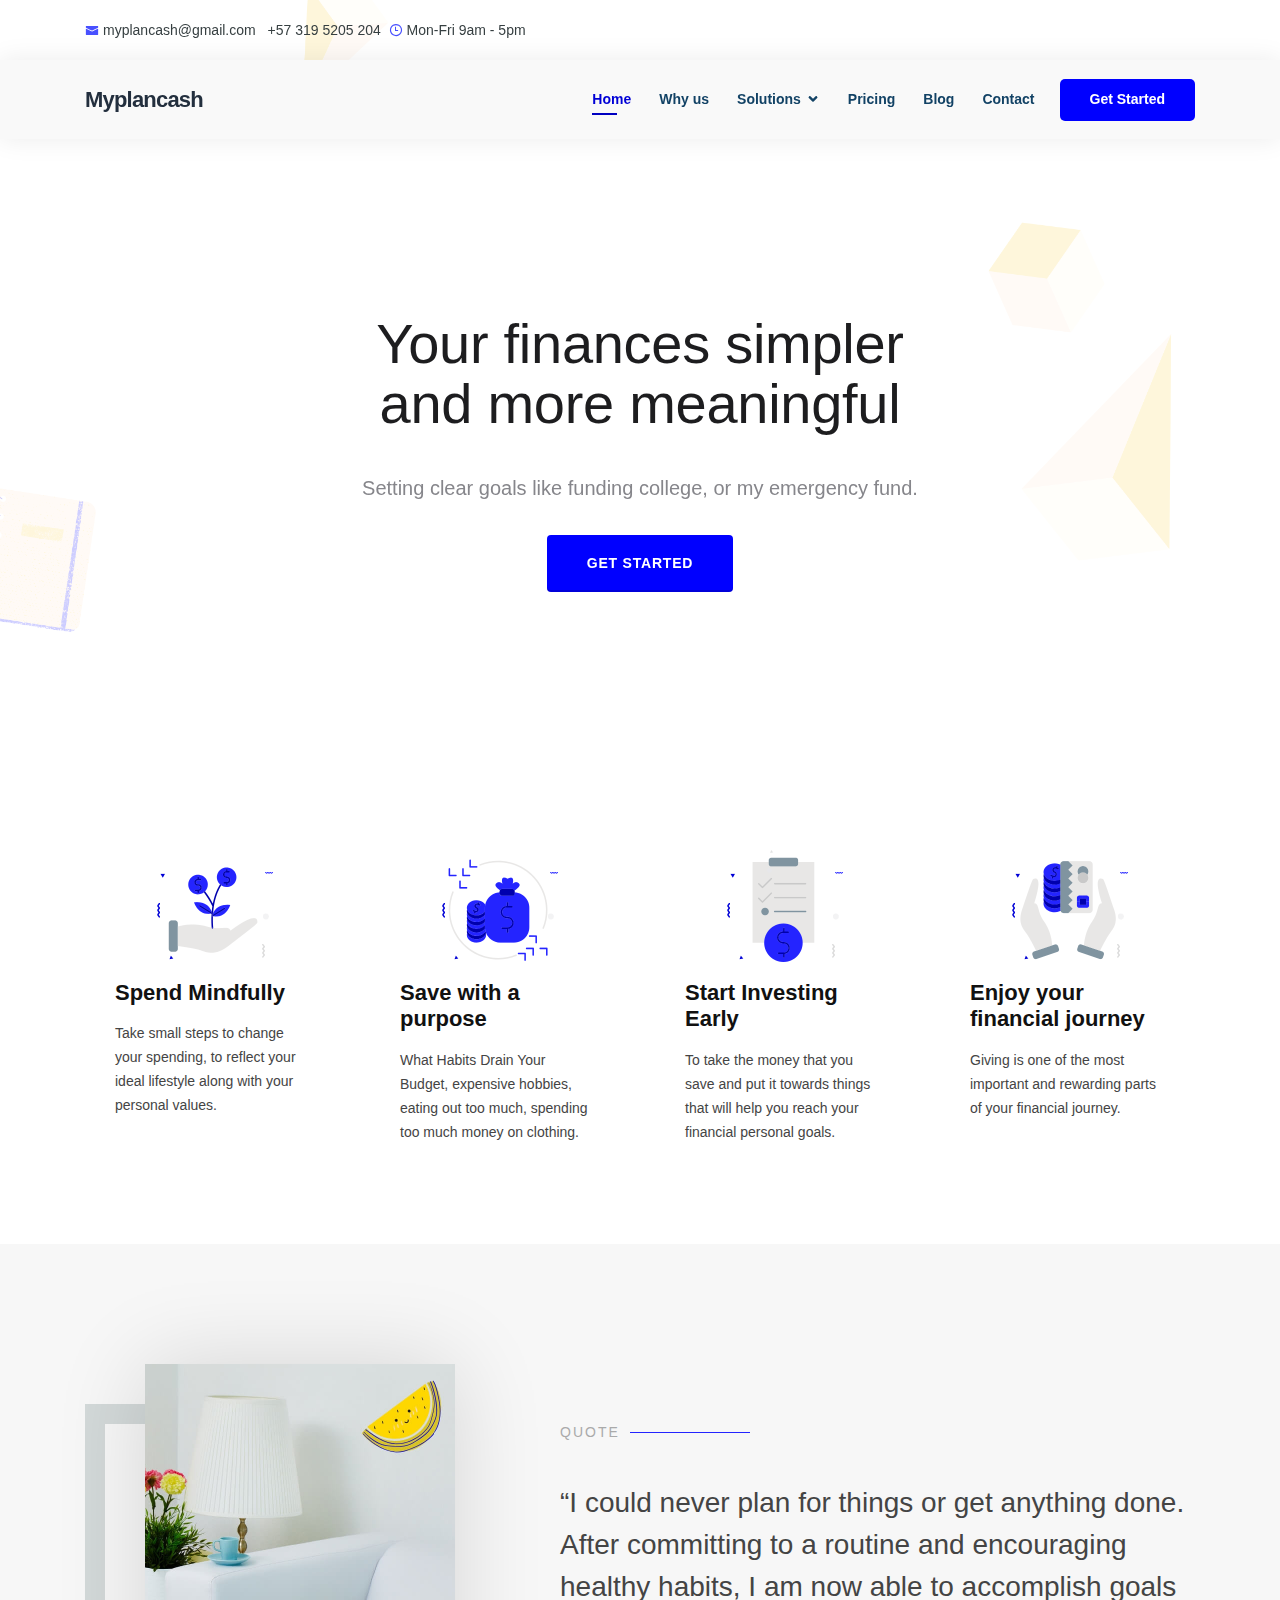
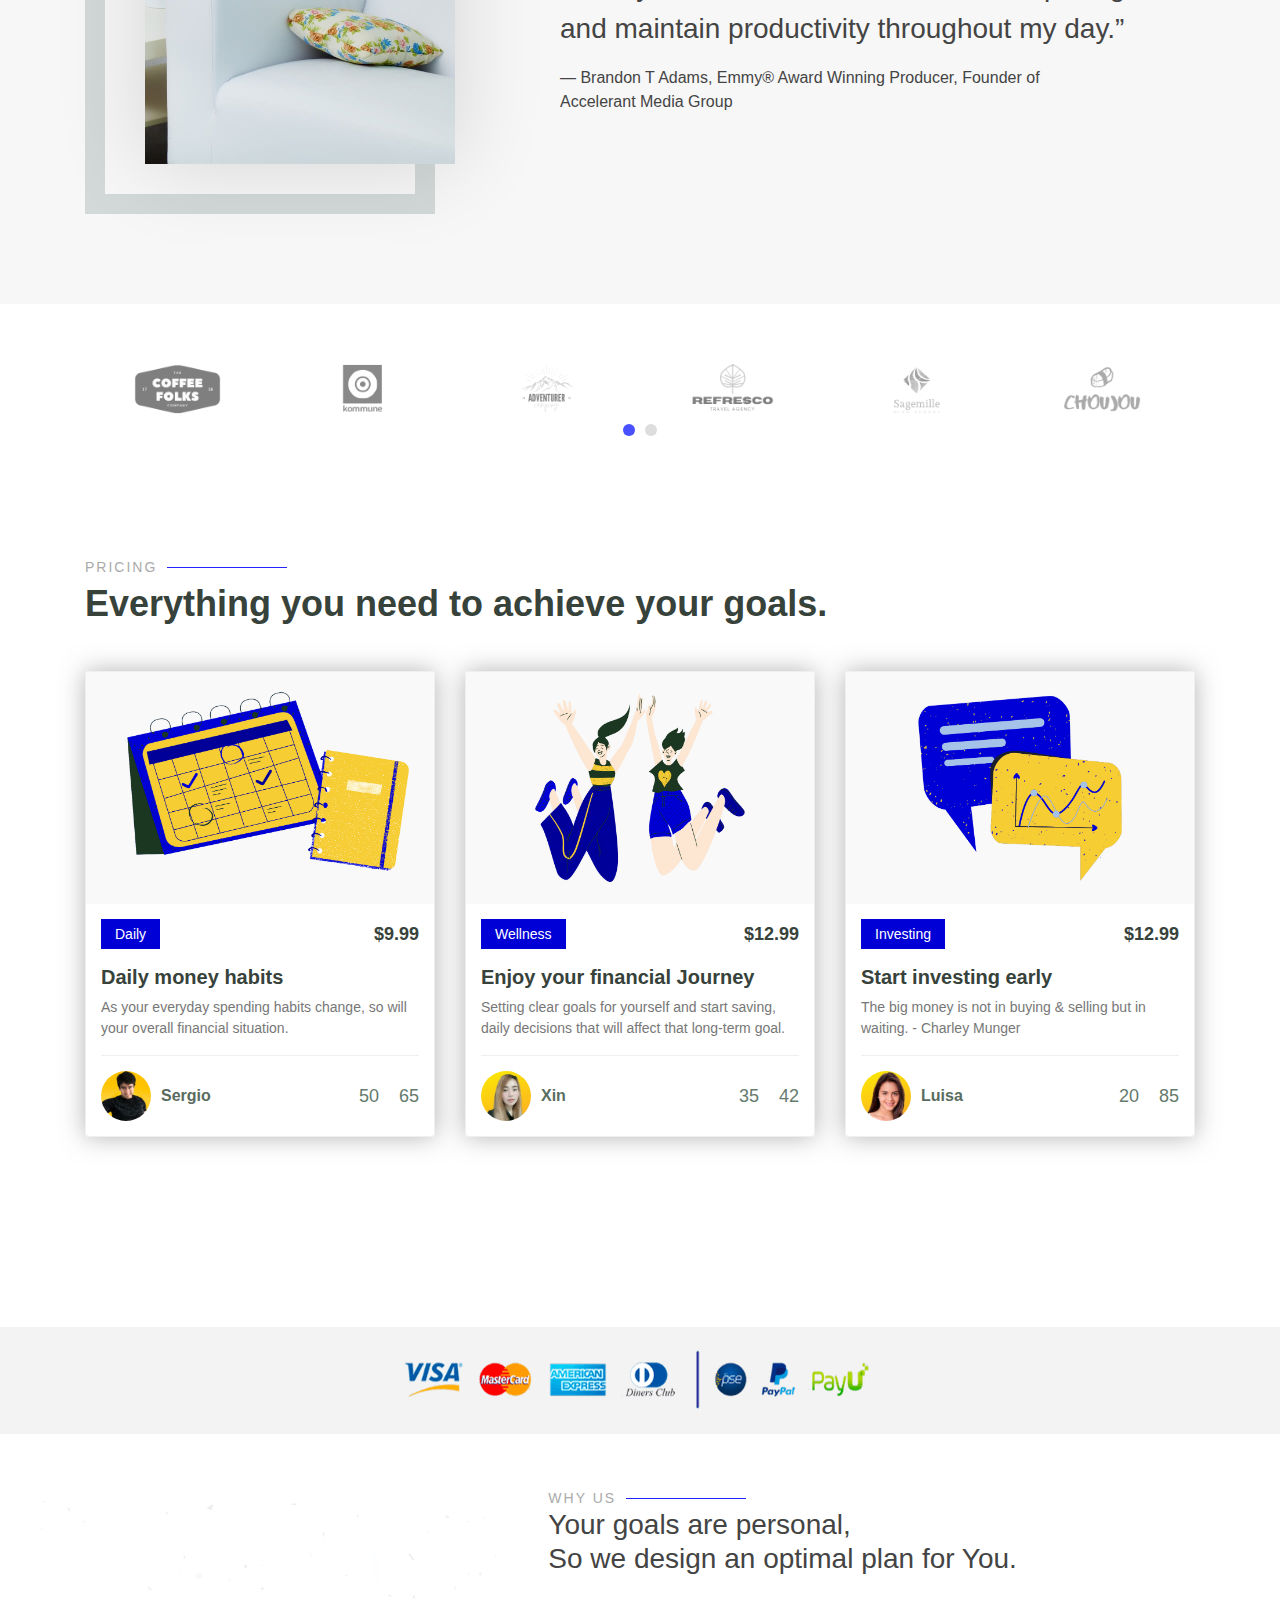
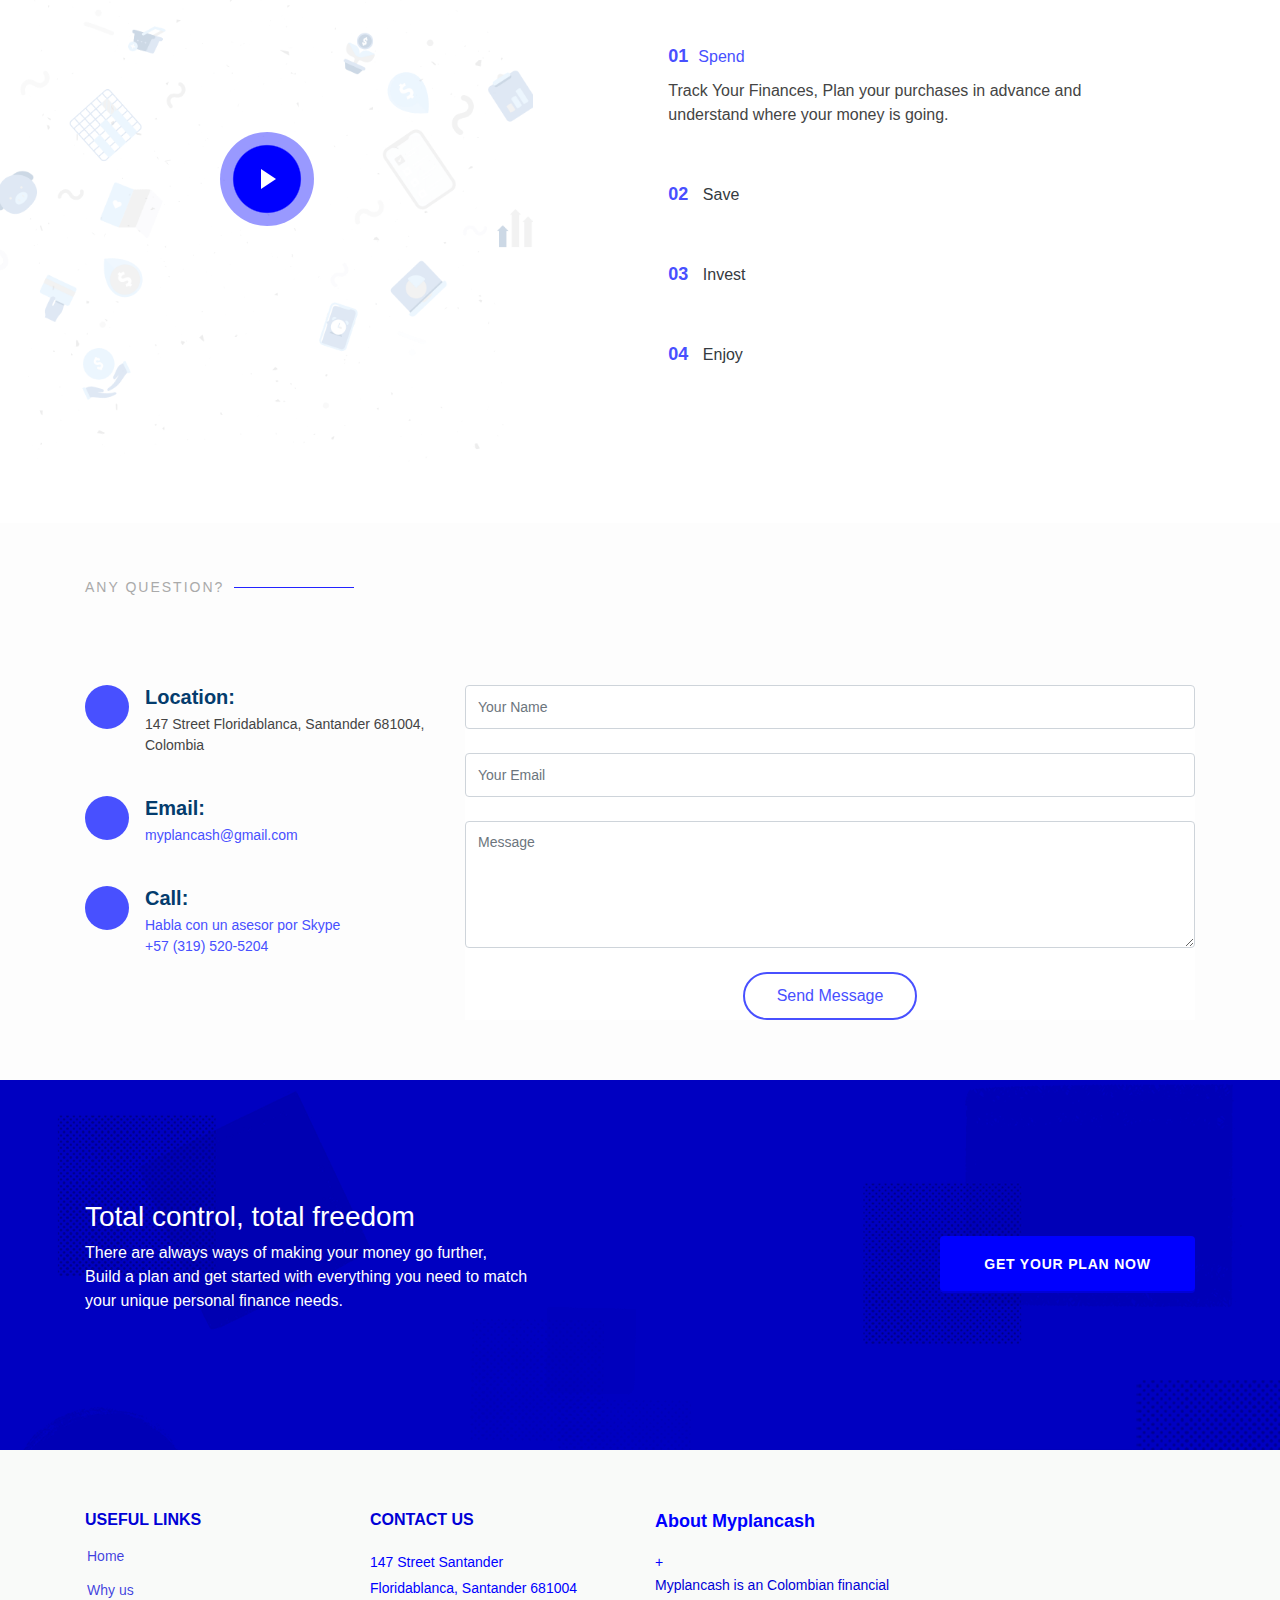
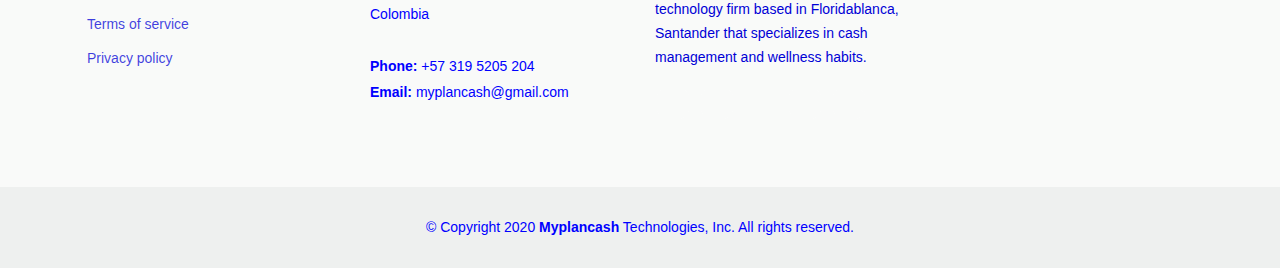
==== index.html @ 46803e5d "setting up my blog" ====
<!DOCTYPE html>
<html lang="en">

<head>
  <!-- Global site tag (gtag.js) - Google Analytics -->
  <script async src="https://www.googletagmanager.com/gtag/js?id=UA-165757854-1"></script>
  <script>
    window.dataLayer = window.dataLayer || [];
    function gtag(){dataLayer.push(arguments);}
    gtag('js', new Date());


    gtag('config', 'UA-165757854-1');
  </script>
  <meta charset="utf-8">
  <meta content="width=device-width, initial-scale=1.0" name="viewport">

  <title>Everyday cash habits | Myplancash</title>
  <meta content="Your finances simpler and more meaningful, Everyday cash habits and life purpose for a Better money habits right into your pocket.
  " name="description">
  <meta content="Your finances simpler and more meaningful, Everyday cash habits and life purpose for a Better money habits right into your pocket.
  " name="keywords">

  <!-- Favicons -->
  <link href="assets/img/favicon.png" rel="icon">
  <link href="assets/img/apple-touch-icon.png" rel="apple-touch-icon">

  <!-- Lineicons -->
  <link rel="stylesheet" href="https://cdn.lineicons.com/2.0/LineIcons.css">

  <!-- Vendor CSS Files -->
  <link href="assets/vendor/bootstrap/css/bootstrap.min.css" rel="stylesheet">
  <link href="assets/vendor/icofont/icofont.min.css" rel="stylesheet">
  <link href="assets/vendor/animate.css/animate.min.css" rel="stylesheet">
  <link href="assets/vendor/owl.carousel/assets/owl.carousel.min.css" rel="stylesheet">
  <link href="assets/vendor/venobox/venobox.css" rel="stylesheet">
  <link href="assets/vendor/aos/aos.css" rel="stylesheet">

  <!-- Template Main CSS File -->
  <link href="assets/css/style.css" rel="stylesheet">
  <!-- <link rel="preload" as="style" href="assets/css/style.css"> -->

  <!-- MailerLite Universal -->
  <!-- <script>
    (function(m,a,i,l,e,r){ m['MailerLiteObject']=e;function f(){
    var c={ a:arguments,q:[]};var r=this.push(c);return "number"!=typeof r?r:f.bind(c.q);}
    f.q=f.q||[];m[e]=m[e]||f.bind(f.q);m[e].q=m[e].q||f.q;r=a.createElement(i);
    var _=a.getElementsByTagName(i)[0];r.async=1;r.src=l+'?v'+(~~(new Date().getTime()/1000000));
    _.parentNode.insertBefore(r,_);})(window, document, 'script', 'https://static.mailerlite.com/js/universal.js', 'ml');
    
    var ml_account = ml('accounts', '2049380', 'u5m3s6r0b8', 'load');
  </script> -->
  <!-- End MailerLite Universal -->

</head>

<body>

  <!-- ======= Top Bar ======= -->
  <div id="topbar" class="d-none d-lg-flex align-items-center fixed-top ">
    <div class="container d-flex align-items-center">
      <div class="contact-info mr-auto">
        <ul>
          <li><i class="icofont-envelope"></i><a href="mailto:myplancash@gmail.com">myplancash@gmail.com&nbsp;</a></li>
          <!-- <li><i class="icofont-phone"></i> +57 3195205204</li> -->
          <!-- <a href="https://wa.me/573195205204?text=Hola%Me%20gustaría%20conocer%20un%20poco%20mas%20de%20Myplancash%20" target="_blank" class=""><i class="icofont-phone"></i> +57 319 5205 204</a> -->
          <a href="https://web.whatsapp.com/send?phone=+573195205204&amp;text=Hola%20Me%20gustaría%20conocer%20un%20poco%20mas%20de%20Myplancash%20" target="_blank" rel="noopener"><i class="lni lni-whatsapp"></i>+57 319 5205 204</a>
          <li><i class="icofont-clock-time icofont-flip-horizontal"></i> Mon-Fri 9am - 5pm</li>
        </ul>
      </div>
      <!-- <div class="cta">
        <a href="#about" class="scrollto">Get Started</a>
      </div> -->
    </div>
  </div>

  <!-- ======= Header ======= -->
  <header id="header" class="fixed-top">
    <div class="container d-flex justify-content-between align-items-center">

      <h1 class="logo mr-auto"><a href="index.html" alt="my-plan-cash-money-logo" class="scrollto">Myplancash</a></h1>
      <!-- <a href="index.html" class="logo mr-auto"><img src="assets/img/my-plan-cash-money-logo.png" alt="my-plan-cash-money-logo" class="img-fluid"></a> -->
      <!-- Uncomment below if you prefer to use an image logo -->
      <!-- <a href="#header" class="logo mr-auto scrollto"><img src="assets/img/myplanlogo.png" alt="logo-my-plan-cash" class="img-fluid"></a>k -->

      <nav class="nav-menu d-none d-lg-block">
        <ul>
          <li class="active"><a href="#header">Home</a></li>
          <li><a href="#why-us">Why us</a></li>
          <li class="drop-down"><a href="solutions.html">Solutions</a>
            <ul>
              <li><a href="#">Cash Management Habits</a></li>
              <li class="drop-down"><a href="#">What Really Makes Us Happy?</a>
                <ul>
                  <li><a href="#">Deep Drop Down 1</a></li>
                  <li><a href="#">Deep Drop Down 2</a></li>
                  <li><a href="#">Deep Drop Down 3</a></li>
                  <li><a href="#">Deep Drop Down 4</a></li>
                  <li><a href="#">Deep Drop Down 5</a></li>
                </ul>
              </li>
              <li><a href="#">Personal Money Goals</a></li>
              <li><a href="#">Strategies into Practice</a></li>
              <!-- <li><a href="#">Drop Down 4</a></li> -->
            </ul>
          </li>
          <!-- <li><a href="#portfolio">Portfolio</a></li> -->
          <!-- <li><a href="#team">Team</a></li> -->
          <li><a href="pricing.html">Pricing</a></li>
          <li><a href="blog.html">Blog</a></li>
          <li><a href="#contact">Contact</a></li>
          <!-- <li><a href="#services">Services</a></li> -->
          <!-- <li><a href="#contact" class="ctry">Get Started</a></li> -->

        </ul>
      </nav><!-- .nav-menu -->
      <a class="get-started-btn scrollto" href="https://web.whatsapp.com/send?phone=+573195205204&amp;text=Hola%20Me%20gustaría%20conocer%20un%20poco%20mas%20de%20Myplancash%20" target="_blank" rel="noopener">Get Started</a>

    </div>
  </header><!-- End Header -->

  <!-- ======= Hero Section ======= -->
  <section id="hero" class="d-flex justify-content-center align-items-center">
    <div id="heroCarousel" class="container carousel carousel-fade" data-ride="carousel">

      <!-- Slide 1 -->
      <div class="carousel-item active">
        <div class="carousel-container">
          <!-- <h2 class="animated fadeInDown">Truly manage your money <br>and improve your financial future</h2> -->
          <h2 class="animated fadeInDown">Your finances simpler<br> and more meaningful</h2>
          <p class="animated fadeInUp">Setting clear goals like funding college, or my emergency fund.</p>
          <!-- <a href="javascript:;" onclick="ml_account('webforms', '2068672', 'q9e9y9', 'show')" class="btn-get-started animated fadeInUp scrollto">
            Get your Free PLan</a> -->
            <a class="scrollto" href="https://forms.gle/bBSe8rHZcUPhFVDFA" style="border-radius:5px; line-height:1.28571429; white-space:nowrap; transition:.3s; letter-spacing:.8px; font-size:.875rem; text-transform:uppercase; font-weight:700; display:inline-block; background:#00f; color:#fff; padding: 19px 40px 20px; border: 0px; -webkit-box-shadow: 0 -2px 0 rgba(0,0,0,0.15) inset; -moz-box-shadow: 0 -2px 0 rgba(0,0,0,0.15) inset; box-shadow: 0 -2px 0 rgba(0,0,0,0.15) inset; border-radius: 4px;" target="_blank" rel="noopener">Get Started</a>
          <!-- <a href="https://app.acuityscheduling.com/schedule.php?owner=19604060" target="_blank" class="acuity-embed-button" style="background: #0000ff; font-weight: 700; font-size: .875rem; line-height: 1.28571429; letter-spacing: .8px; text-transform: uppercase; color: #fff; padding: 19px 40px 20px; border: 0px; -webkit-box-shadow: 0 -2px 0 rgba(0,0,0,0.15) inset;-moz-box-shadow: 0 -2px 0 rgba(0,0,0,0.15) inset;box-shadow: 0 -2px 0 rgba(0,0,0,0.15) inset;border-radius: 4px; text-decoration: none; display: inline-block;">Start free trial</a><link rel="stylesheet" href="https://embed.acuityscheduling.com/embed/button/19604060.css" id="acuity-button-styles" /><script src="https://embed.acuityscheduling.com/embed/button/19604060.js" async></script> -->
        </div>
      </div>

      <!-- Slide 2 -->
      <div class="carousel-item">
        <div class="carousel-container">
          <h2 class="animated fadeInDown">Better money habits<br> right into your pocket</h2>
          <p class="animated fadeInUp">Shaping your present financial situation.</p>
          <a class="scrollto" href="https://forms.gle/bBSe8rHZcUPhFVDFA" style="border-radius:5px; line-height:1.28571429; white-space:nowrap; transition:.3s; letter-spacing:.8px; font-size:.875rem; text-transform:uppercase; font-weight:700; display:inline-block; background:#00f; color:#fff; padding: 19px 40px 20px; border: 0px; -webkit-box-shadow: 0 -2px 0 rgba(0,0,0,0.15) inset; -moz-box-shadow: 0 -2px 0 rgba(0,0,0,0.15) inset; box-shadow: 0 -2px 0 rgba(0,0,0,0.15) inset; border-radius: 4px;" target="_blank" rel="noopener">Get Started</a>
        </div>
      </div>

      <!-- Slide 3 -->
      <div class="carousel-item">
        <div class="carousel-container">
          <h2 class="animated fadeInDown">Everyday cash habits,<br>  simple financial life</h2>
          <p class="animated fadeInUp">Achieving Short-Term Financial Goals</p>
          <a class="scrollto" href="https://forms.gle/bBSe8rHZcUPhFVDFA" style="border-radius:5px; line-height:1.28571429; white-space:nowrap; transition:.3s; letter-spacing:.8px; font-size:.875rem; text-transform:uppercase; font-weight:700; display:inline-block; background:#00f; color:#fff; padding: 19px 40px 20px; border: 0px; -webkit-box-shadow: 0 -2px 0 rgba(0,0,0,0.15) inset; -moz-box-shadow: 0 -2px 0 rgba(0,0,0,0.15) inset; box-shadow: 0 -2px 0 rgba(0,0,0,0.15) inset; border-radius: 4px;" target="_blank" rel="noopener">Get Started</a>
        </div>
      </div>

      <a class="carousel-control-prev" href="#heroCarousel" role="button" data-slide="prev">
        <span class="carousel-control-prev-icon lni lni-chevron-left" aria-hidden="true"></span>
        <span class="sr-only">Previous</span>
      </a>

      <a class="carousel-control-next" href="#heroCarousel" role="button" data-slide="next">
        <span class="carousel-control-next-icon lni lni-chevron-right" aria-hidden="true">
        <span class="sr-only">Next</span>
      </a>

    </div>
  </section><!-- End Hero -->

  <main id="main">

    <!-- ======= Icon Boxes Section ======= -->
    <section id="icon-boxes" class="icon-boxes">
      <div class="container">

        <!-- <div class="row">
          <div class="col-md-6 col-lg-3 d-flex align-items-stretch mb-5 mb-lg-0" data-aos="fade-up">
            <div class="icon-box">
              <div class="icon"><i class="lni lni-travel"></i></div>
              <h4 class="title"><a href="">Multiple money goals</a></h4>
              <p class="description">Prioritize where to put your savings and investments without having to think about it..</p>
            </div>
          </div>

          <div class="col-md-6 col-lg-3 d-flex align-items-stretch mb-5 mb-lg-0" data-aos="fade-up" data-aos-delay="100">
            <div class="icon-box">
              <div class="icon"><i class="lni lni-agenda"></i></div>
              <h4 class="title"><a href="">Tracking money habits</a></h4>
              <p class="description">Keep a daily log, provide visual evidence so you can see the progress you are making.</p>
            </div>
          </div>

          <div class="col-md-6 col-lg-3 d-flex align-items-stretch mb-5 mb-lg-0" data-aos="fade-up" data-aos-delay="200">
            <div class="icon-box">
              <div class="icon"><i class="lni lni-wallet"></i></div>
              <h4 class="title"><a href="">Super Checking account 2.0</a></h4>
              <p class="description">The smart way to invest and manage your money, checking account with a debit card that saves, earns and invests for you.</p>
            </div>
          </div>

          <div class="col-md-6 col-lg-3 d-flex align-items-stretch mb-5 mb-lg-0" data-aos="fade-up" data-aos-delay="300">
            <div class="icon-box">
              <div class="icon"><i class="lni lni-forward"></i></div>
              <h4 class="title"><a href="">Real-time training</a></h4>
              <p class="description">We analyze your current financial habits, Habits that Build Financial Well-Being.</p>
            </div>
          </div> -->
        <div class="row">
          <div class="col-lg-3 col-md-6 d-flex align-items-stretch mb-5 mb-lg-0">
            <div class="icon-box iconbox-blue">
              <div class="icon">
                <a href="#" class="mr-auto"><img src="assets/img/spend-mindfully.png" alt="my-plan-cash-money-logo" class="img-fluid"></a>
                <!-- <svg width="100" height="100" viewBox="0 0 600 600" xmlns="http://www.w3.org/2000/svg">
                  <path stroke="none" stroke-width="0" fill="#f5f5f5" d="M300,521.0016835830174C376.1290562159157,517.8887921683347,466.0731472004068,529.7835943286574,510.70327084640275,468.03025145048787C554.3714126377745,407.6079735673963,508.03601936045806,328.9844924480964,491.2728898941984,256.3432110539036C474.5976632858925,184.082847569629,479.9380746630129,96.60480741107993,416.23090153303,58.64404602377083C348.86323505073057,18.502131276798302,261.93793281208167,40.57373210992963,193.5410806939664,78.93577620505333C130.42746243093433,114.334589627462,98.30271207620316,179.96522072025542,76.75703585869454,249.04625023123273C51.97151888228291,328.5150500222984,13.704378332031375,421.85034740162234,66.52175969318436,486.19268352777647C119.04800174914682,550.1803526380478,217.28368757567262,524.383925680826,300,521.0016835830174"></path>
                </svg> -->
                <!-- <i class="lni lni-travel"></i> -->
              </div>
              <h4><a href=""><strong>Spend</strong> Mindfully</a></h4>
              <p>Take small steps to change your spending, to reflect your ideal lifestyle along with your personal values.</p>
            </div>
          </div>

          <div class="col-lg-3 col-md-6 d-flex align-items-stretch mb-5 mb-lg-0">
            <div class="icon-box iconbox-orange ">
              <div class="icon">
                <a href="#" class="mr-auto"><img src="assets/img/save-with-a-purpose.png" alt="my-plan-cash-money-logo" class="img-fluid"></a>
                <!-- <svg width="100" height="100" viewBox="0 0 600 600" xmlns="http://www.w3.org/2000/svg">
                  <path stroke="none" stroke-width="0" fill="#f5f5f5" d="M300,582.0697525312426C382.5290701553225,586.8405444964366,449.9789794690241,525.3245884688669,502.5850820975895,461.55621195738473C556.606425686781,396.0723002908107,615.8543463187945,314.28637112970534,586.6730223649479,234.56875336149918C558.9533121215079,158.8439757836574,454.9685369536778,164.00468322053177,381.49747125262974,130.76875717737553C312.15926192815925,99.40240125094834,248.97055460311594,18.661163978235184,179.8680185752513,50.54337015887873C110.5421016452524,82.52863877960104,119.82277516462835,180.83849132639028,109.12597500060166,256.43424936330496C100.08760227029461,320.3096726198365,92.17705696193138,384.0621239912766,124.79988738764834,439.7174275375508C164.83382741302287,508.01625554203684,220.96474134820875,577.5009287672846,300,582.0697525312426"></path>
                </svg> -->
                <!-- <i class="lni lni-agenda"></i> -->
              </div>
              <h4><a href=""><strong>Save</strong> with a purpose</a></h4>
              <p>What Habits Drain Your Budget, expensive hobbies, eating out too much, spending too much money on clothing.</p>
            </div>
          </div>

          <div class="col-lg-3 col-md-6 d-flex align-items-stretch mb-5 mb-lg-0">
            <div class="icon-box iconbox-pink">
              <div class="icon">
                <a href="#" class="mr-auto"><img src="assets/img/invest-early.png" alt="my-plan-cash-money-logo" class="img-fluid"></a>
                <!-- <svg width="100" height="100" viewBox="0 0 600 600" xmlns="http://www.w3.org/2000/svg">
                  <path stroke="none" stroke-width="0" fill="#f5f5f5" d="M300,541.5067337569781C382.14930387511276,545.0595476570109,479.8736841581634,548.3450877840088,526.4010558755058,480.5488172755941C571.5218469581645,414.80211281144784,517.5187510058486,332.0715597781072,496.52539010469104,255.14436215662573C477.37192572678356,184.95920475031193,473.57363656557914,105.61284051026155,413.0603344069578,65.22779650032875C343.27470386102294,18.654635553484475,251.2091493199835,5.337323636656869,175.0934190732945,40.62881213300186C97.87086631185822,76.43348514350839,51.98124368387456,156.15599469081315,36.44837278890362,239.84606092416172C21.716077023791087,319.22268207091537,43.775223500013084,401.1760424656574,96.891909868211,461.97329694683043C147.22146801428983,519.5804099606455,223.5754009179313,538.201503339737,300,541.5067337569781"></path>
                </svg> -->
                <!-- <i class="lni lni-wallet"></i> -->
              </div>
              <h4><a href="">Start<strong> Investing</strong> Early</a></h4>
              <p>To take the money that you save and put it towards things that will help you reach your financial personal goals.</p>
            </div>
          </div>

          <div class="col-lg-3 col-md-6 d-flex align-items-stretch mb-5 mb-lg-0">
            <div class="icon-box iconbox-yellow">
              <div class="icon">
                <a href="#" class="mr-auto"><img src="assets/img/wellness-habits.png" alt="my-plan-cash-money-logo" class="img-fluid"></a>
                <!-- <svg width="100" height="100" viewBox="0 0 600 600" xmlns="http://www.w3.org/2000/svg">
                  <path stroke="none" stroke-width="0" fill="#f5f5f5" d="M300,503.46388370962813C374.79870501325706,506.71871716319447,464.8034551963731,527.1746412648533,510.4981551193396,467.86667711651364C555.9287308511215,408.9015244558933,512.6030010748507,327.5744911775523,490.211057578863,256.5855673507754C471.097692560561,195.9906835881958,447.69079081568157,138.11976852964426,395.19560036434837,102.3242989838813C329.3053358748298,57.3949838291264,248.02791733380457,8.279543830951368,175.87071277845988,42.242879143198664C103.41431057327972,76.34704239035025,93.79494320519305,170.9812938413882,81.28167332365135,250.07896920659033C70.17666984294237,320.27484674793965,64.84698225790005,396.69656628748305,111.28512138212992,450.4950937839243C156.20124167950087,502.5303643271138,231.32542653798444,500.4755392045468,300,503.46388370962813"></path>
                </svg> -->
                <!-- <i class="lni lni-forward"></i> -->
              </div>
              <h4><a href=""><strong>Enjoy</strong> your financial journey</a></h4>
              <p>Giving is one of the most important and rewarding parts of your financial journey.</p>
            </div>
          </div>
        </div>
      </div>
    </section><!-- End Icon Boxes Section -->

    <!-- ======= About Section ======= -->
   <div id="about" class="paddsection">
    <div class="container">
      <div class="row justify-content-between">

        <div class="col-lg-4 ">
          <div class="div-img-bg">
            <div class="about-img">
              <img src="assets/img/image-illustration-myplancash.jpg" class="img-responsive" alt="me">
            </div>
          </div>
        </div>

        <div class="col-lg-7">
          <div class="section-title mt-4">
            <h2>Quote</h2>
            <!-- <p>Everything you need to achieve your goals.</p> -->
          </div>
          <div class="about-descr">

            <p class="p-heading">“I could never plan for things or get anything done. After committing to a routine and encouraging healthy habits, I am now able to accomplish goals and maintain productivity throughout my day.”</p>
            <p class="separator">— Brandon T Adams, Emmy® Award Winning Producer, Founder of Accelerant Media Group</p>

          </div>

        </div>
      </div>
    </div>
  </div><!-- End About Section -->

  <!-- ======= Clients Section ======= -->

  <section id="clients" class="clients">
    <div class="container">

      <div class="owl-carousel clients-carousel">
        <img src="assets/img/clients/client-1.png" alt="">
        <img src="assets/img/clients/client-2.png" alt="">
        <img src="assets/img/clients/client-3.png" alt="">
        <img src="assets/img/clients/client-4.png" alt="">
        <img src="assets/img/clients/client-5.png" alt="">
        <img src="assets/img/clients/client-6.png" alt="">
        <img src="assets/img/clients/client-7.png" alt="">
        <img src="assets/img/clients/client-8.png" alt="">
      </div>

    </div>
  </section>
  <!-- End Clients Section -->

    <!-- ======= Popular Courses Section ======= -->
    <section id="popular-courses" class="courses">
      <div class="container">

        <div class="section-title">
          <h2>Pricing</h2>
          <p>Everything you need to achieve your goals.</p>
        </div>

        <div class="row">

          <div class="col-lg-4 col-md-6 d-flex align-items-stretch">
            <div class="course-item" onclick="location.href='solutions.html';">
              <img src="assets/img/everyday-cash-management.png" class="img-fluid" alt="everyday-cash-management">
              <div class="course-content">
                <div class="d-flex justify-content-between align-items-center mb-3">
                  <h4>Daily

                  </h4>
                  <p class="price">$9.99</p>
                </div>
                <h3><a href="course-details.html">Daily money habits</a></h3>
                <p>As your everyday spending habits change, so will your overall financial situation.</p>
                <div class="trainer d-flex justify-content-between align-items-center">
                  <div class="trainer-profile d-flex align-items-center">
                    <img src="assets/img/trainer-1.jpg" class="img-fluid" alt="">
                    <span>Sergio</span>
                  </div>
                  <div class="trainer-rank d-flex align-items-center">
                    <i class="lni lni-user"></i>&nbsp;50
                    &nbsp;&nbsp;
                    <i class="lni lni-heart"></i>&nbsp;65
                  </div>
                </div>
              </div>
            </div>
          </div> <!-- End Course Item-->

          <div class="col-lg-4 col-md-6 d-flex align-items-stretch mt-4 mt-md-0">
            <div class="course-item" onclick="location.href='solutions.html';">
              <img src="assets/img/enjoy-financial-journey.png" class="img-fluid" alt="saving-with-a-purpose">
              <div class="course-content">
                <div class="d-flex justify-content-between align-items-center mb-3">
                  <h4>Wellness</h4>
                  <p class="price">$12.99</p>
                </div>

                <h3><a href="course-details.html">Enjoy your financial Journey</a></h3>
                <p>Setting clear goals for yourself and start saving, daily decisions that will affect that long-term goal.</p>
                <div class="trainer d-flex justify-content-between align-items-center">
                  <div class="trainer-profile d-flex align-items-center">
                    <img src="assets/img/trainer-2.jpg" class="img-fluid" alt="">
                    <span>Xin</span>
                  </div>
                  <div class="trainer-rank d-flex align-items-center">
                    <i class="lni lni-user"></i>&nbsp;35
                    &nbsp;&nbsp;
                    <i class="lni lni-heart"></i>&nbsp;42
                  </div>
                </div>
              </div>
            </div>
          </div> <!-- End Course Item-->

          <div class="col-lg-4 col-md-6 d-flex align-items-stretch mt-4 mt-lg-0">
            <div class="course-item" onclick="location.href='solutions.html';">
              <img src="assets/img/start-investing-early.png" class="img-fluid" alt="start-investing-early">
              <div class="course-content">
                <div class="d-flex justify-content-between align-items-center mb-3">
                  <h4>Investing</h4>
                  <p class="price">$12.99</p>
                </div>

                <h3><a href="course-details.html">Start investing early</a></h3>
                <p>The big money is not in buying & selling but in waiting. - Charley Munger</p>
                <div class="trainer d-flex justify-content-between align-items-center">
                  <div class="trainer-profile d-flex align-items-center">
                    <img src="assets/img/trainer-3.jpg" class="img-fluid" alt="">
                    <span>Luisa</span>
                  </div>
                  <div class="trainer-rank d-flex align-items-center">
                    <i class="lni lni-user"></i>&nbsp;20
                    &nbsp;&nbsp;
                    <i class="lni lni-heart"></i>&nbsp;85
                  </div>
                </div>
              </div>
            </div>
          </div> <!-- End Course Item-->
        </div>
      </div>
    </section><!-- End Popular Courses Section -->

    <!-- ======= Breadcrumbs ======= -->
    <div class="breadcrumbs">
      <div class="container">
        <img src="assets/img/payments.png" class="img-fluid">
      </div>
    </div>
   <!-- End Breadcrumbs -->

    <!-- ======= Why Us Section ======= -->
    <section id="why-us" class="why-us">
      <div class="container-fluid">

        <div class="row">

          <div class="col-lg-5 align-items-stretch video-box" style='background-image: url("assets/img/track-your-spending.png");'>
            <a href="https://www.youtube.com/watch?v=MPtsxhrg43w" class="venobox play-btn mb-4" data-vbtype="video" data-autoplay="true"></a>
          </div>

          <div class="col-lg-7 d-flex flex-column justify-content-center align-items-stretch">
            <div class="section-title">
              <h2>Why Us</h2>
              <h3>Your goals are personal, <br>So we design an optimal plan for You.</h3>
              <!-- <p>Setting clear goals like retirement, funding college, my emergency fund</p> -->
            </div>
            <!-- <div class="content">
              <h2>Your goals are personal</h2>
              <h3>
                So we design an optimal plan for You.<br>
              </h3>
              <p>Setting clear goals like retirement, funding college, my emergency fund</p>
              
              <a href="assets/guide-retire-early.pdf" download="" class="get-started-btn scrollto"><i class="lni lni-download"></i> &nbsp;Download Guide</a>
            </div> -->

            <div class="accordion-list">
              <ul>
                <li>
                  <a data-toggle="collapse" class="collapse" href="#accordion-list-1"><span>01</span>Spend<i class="lni lni-chevron-down icon-show"></i><i class="lni lni-chevron-up icon-close"></i></a>
                  <div id="accordion-list-1" class="collapse show" data-parent=".accordion-list">
                    <p>
                      Track Your Finances, Plan your purchases in advance and understand where your money is going.
                    </p>
                  </div>
                </li>
                <li>
                  <a data-toggle="collapse" href="#accordion-list-2" class="collapsed"><span>02</span> Save <i class="lni lni-chevron-down icon-show"></i><i class="lni lni-chevron-up icon-close"></i></a>
                  <div id="accordion-list-2" class="collapse" data-parent=".accordion-list">
                    <p>
                      Save with a purpose, What Habits Drain Your Budget, expensive hobbies, eating out too much, spending too much money on clothing.
                    </p>
                  </div>
                </li>

                <li>
                  <a data-toggle="collapse" href="#accordion-list-3" class="collapsed"><span>03</span> Invest <i class="lni lni-chevron-down icon-show"></i><i class="lni lni-chevron-up icon-close"></i></a>
                  <div id="accordion-list-3" class="collapse" data-parent=".accordion-list">
                    <p>
                      Start Investing Early, goals-based approach helps you build the best investment plan possible, to help you reach your financial goals.
                    </p>
                  </div>
                </li>

                <li>
                  <a data-toggle="collapse" href="#accordion-list-4" class="collapsed"><span>04</span> Enjoy <i class="lni lni-chevron-down icon-show"></i><i class="lni lni-chevron-up icon-close"></i></a>
                  <div id="accordion-list-4" class="collapse" data-parent=".accordion-list">
                    <p>
                      What stuff really increases happiness, Giving is one of the most important and rewarding parts of your financial journey.
                    </p>
                  </div>
                </li>

              </ul>
            </div>

          </div>

        </div>

      </div>
    </section><!-- End Why Us Section -->

    <!-- ======= Contact Section ======= -->
    <section id="contact" class="contact">
      <div class="container">

        <div class="section-title">
          <h2>Any question?</h2>
        </div>

        <!-- <div>
          <iframe frameborder="0" style="border:0; width: 100%; height: 270px;" src="https://www.google.com/maps/embed/v1/place?key=AIzaSyD9xg6iUpBDv1cgZcHONJO1feT7F8d6YSw&&q=Calle+147+22+63,Floridablanca,Santander" allowfullscreen></iframe>
        </div> -->

        <div class="row mt-5">

          <div class="col-lg-4">
            <div class="info">
              <div class="address">
                <i class="lni lni-map"></i>
                <h4>Location:</h4>
                <!-- <p>A108 Adam Street, New York, NY 535022</p> -->
                <p>147 Street Floridablanca, Santander 681004, Colombia</p>
              </div>

              <div class="email">
                <i class="lni lni-envelope"></i>
                <h4>Email:</h4>
                <!-- <p>myplancash@gmail.com</p> -->
                <p><a href="mailto:myplancash@gmail.com">myplancash@gmail.com&nbsp;</a></p>
              </div>

              <div class="phone">
                <i class="lni lni-phone"></i>
                <h4>Call:</h4>
                <!-- <p> +57 3195 205 204</p> -->
                <!-- <p><a href="https://web.whatsapp.com/send?phone=+573195205204&amp;text=Hola,%20Me%20gustaría%20conocer%20un%20poco%20más%20de%20Myplancash%20" target="_blank" rel="noopener">+57 319 5205 204</a></p> -->
                <p><a href="skype:live:esteban.towerz?call">Habla con un asesor por Skype</a></p>
                <p><a href="tel:+573195205204">+57 (319) 520-5204</a></p>
              </div>

            </div>

          </div>

          <div class="col-lg-8 mt-5 mt-lg-0">

            <form action="forms/contact.php" method="post" role="form" class="php-email-form">
              <!-- <div class="form-row">
                <div class="form-group">
                  <input type="text" name="name" class="form-control" id="name" placeholder="Your Name" data-rule="minlen:4" data-msg="Please enter at least 4 chars" />
                  <div class="validate"></div>
                </div>
              </div> -->
              <div class="form-group">
                <input type="text" name="name" class="form-control" id="name" placeholder="Your Name" data-rule="minlen:4" data-msg="Please enter at least 4 chars" />
                <div class="validate"></div>
              </div>
              <div class="form-group">
                <input type="email" class="form-control" name="email" id="email" placeholder="Your Email" data-rule="email" data-msg="Please enter a valid email" />
                <div class="validate"></div>
              </div>
              <div class="form-group">
                <textarea class="form-control" name="message" rows="5" data-rule="required" data-msg="Please write something for us" placeholder="Message"></textarea>
                <div class="validate"></div>
              </div>
              <div class="mb-3">
                <div class="loading">Loading</div>
                <div class="error-message"></div>
                <div class="sent-message">Your message has been sent. Thank you!</div>
              </div>
              <div class="text-center"><button type="submit">Send Message</button></div>
            </form>

          </div>

        </div>

      </div>
    </section><!-- End Contact Section -->

  </main><!-- End #main -->
  
   <!-- ======= Cta Section ======= -->
   <section id="cta" class="cta">
    <div class="container">

      <div class="row">
        <div class="col-lg-9 text-center text-lg-left">
          <h3>Total control, total freedom</h3>
          <p> There are always ways of making your money go further, <br>Build a plan and get started with everything you need to match<br> your unique personal finance needs.</p>
        </div>
        <div class="col-lg-3 cta-btn-container text-center">
          <!-- <a href="javascript:;" onclick="ml_account('webforms', '2068672', 'q9e9y9', 'show')" class="cta-btn align-middle">
            Sign up now</a> -->
          <button class="cta-btn align-middle" onclick="ml_account('webforms', '2079470', 'p2a0z5', 'show')">
            Get your plan Now
          </button>
        </div>
      </div>

    </div>
  </section><!-- End Cta Section -->

  <!-- ======= Footer ======= -->
  <footer id="footer">

    <!-- <div class="footer-newsletter">
      <div class="container">
        <div class="row">
          <div class="col-lg-6">
            <h4>Our Newsletter</h4>
            <p>Sign up for free downloads and tips delivered right to your inbox.</p>
          </div>
          <div class="col-lg-6">
            <form action="" method="post">
              <input type="email" name="email"><input type="submit" value="Subscribe">
            </form>
          </div>
        </div>
      </div>
    </div> -->

    <div class="footer-top">
      <div class="container">
        <div class="row">

          <div class="col-lg-3 col-md-6 footer-links">
            <h4>Useful Links</h4>
            <ul>
              <li><i class="lni lni-chevron-right"></i> <a href="#">Home</a></li>
              <li><i class="lni lni-chevron-right"></i> <a href="#about">Why us</a></li>
              <!-- <li><i class="lni lni-chevron-right"></i> <a href="#">Services</a></li> -->
              <li><i class="lni lni-chevron-right"></i> <a href="terms.html">Terms of service</a></li>
              <li><i class="lni lni-chevron-right"></i> <a href="#">Privacy policy</a></li>
            </ul>
          </div>

          <!-- <div class="col-lg-3 col-md-6 footer-links">
            <h4>Our Services</h4>
            <ul>
              <li><i class="lni lni-chevron-right"></i> <a href="#">Web Design</a></li>
              <li><i class="lni lni-chevron-right"></i> <a href="#">Web Development</a></li>
              <li><i class="lni lni-chevron-right"></i> <a href="#">Product Management</a></li>
              <li><i class="lni lni-chevron-right"></i> <a href="#">Marketing</a></li>
              <li><i class="lni lni-chevron-right"></i> <a href="#">Graphic Design</a></li>
            </ul>
          </div> -->

          <div class="col-lg-3 col-md-6 footer-contact">
            <h4>Contact Us</h4>
            <p>
              147 Street Santander <br>
              Floridablanca, Santander 681004<br>
              Colombia <br><br>
              <strong>Phone:</strong> +57 319 5205 204<br>            
              <strong>Email:</strong> myplancash@gmail.com<br>
            </p>

          </div>

          <div class="col-lg-3 col-md-6 footer-info">
            <h3>About Myplancash</h3>+
            <p>Myplancash is an Colombian financial technology firm based in Floridablanca, Santander that specializes in cash management and wellness habits.</p>
            <div class="social-links mt-3">
              <a href="#" class="twitter"><i class="lni lni-twitter-original"></i></a>
              <a href="#" class="facebook"><i class="lni lni-facebook-original"></i></a>
              <a href="#" class="instagram"><i class="lni lni-instagram-original"></i></a>
              <a href="#" class="google-plus"><i class="lni lni-skype"></i></a>
              <a href="#" class="linkedin"><i class="lni lni-linkedin-original"></i></a>
            </div>
          </div>

        </div>
      </div>
    </div>

    <div class="container">
      <div class="copyright">
        &copy; Copyright 2020 <strong><span>Myplancash</span></strong> Technologies, Inc. All rights reserved. 
      <!-- <div class="credits">
        Designed by <a href="https://bootstrapmade.com/">BootstrapMade</a>
      </div> -->
    </div>
  </footer><!-- End Footer -->

  <!-- <a href="#" class="back-to-top"><i class="ri-arrow-up-line"></i></a> -->
  <!-- <div id="preloader"></div> -->

  <!-- TIDIO livechat -->
  <!-- <script src="//code.tidio.co/2yelixegg1vieabmrgloybvzrjwlhm3k.js" async></script> -->

  <script
    src="https://www.paypal.com/sdk/js?client-id=AWhHyMwIARBFNg4mrhbZ_120lGupEcObnWVywvQa_zGN4b88IX2LDTvE5pLFDdLO2cdOVBxNsJgMRo_4"></script>
  </script>
  <script>
    paypal.Buttons({
      createOrder: function (data, actions) {
        // Set up the transaction
        return actions.order.create({
          purchase_units: [{
            amount: {
              value: '12.99'
            }
          }]
        });
      },
      onApprove: function (data, actions) {
        // Capture the funds from the transaction
        return actions.order.capture().then(function (details) {
          // Show a success message to the buyer
          alert('Transaction completed by ' + details.payer.name.given_name + '!');
          // Call your server to save the transaction
          return fetch('/paypal-transaction-complete', {
            method: 'post',
            headers: {
              'content-type': 'application/json'
            },
            body: JSON.stringify({
              orderID: data.orderID
            })
          });
        });
      },
      style: {
        // layout: 'vertical',
        color: 'gold',
        shape: 'rect',
        label: 'buynow',
        // height: 50,
        tagline: false
      }
      // layout: 'horizontal',
      // color: 'gold',
      // shape: 'rect',
      // label: 'buynow, pay',
      // tagline: false
    }).render('#paypal-button-container');
  </script>
  <!-- Paypal End -->


  <!-- Vendor JS Files -->
  <script src="assets/vendor/jquery/jquery.min.js"></script>
  <script src="assets/vendor/bootstrap/js/bootstrap.bundle.min.js"></script>
  <script src="assets/vendor/jquery.easing/jquery.easing.min.js"></script>
  <script src="assets/vendor/php-email-form/validate.js"></script>
  <script src="assets/vendor/owl.carousel/owl.carousel.min.js"></script>
  <script src="assets/vendor/venobox/venobox.min.js"></script>
  <script src="assets/vendor/isotope-layout/isotope.pkgd.min.js"></script>
  <script src="assets/vendor/aos/aos.js"></script>

  <!-- Template Main JS File -->
  <script src="assets/js/main.js"></script>

</body>

</html>
---- assets/vendor/venobox/venobox.css ----
/* ------ venobox.css --------*/
.vbox-overlay *, .vbox-overlay *:before, .vbox-overlay *:after{
    -webkit-backface-visibility: hidden;
    -webkit-box-sizing:border-box;
    -moz-box-sizing:border-box;
    box-sizing:border-box;
}
.vbox-overlay * { 
    -webkit-backface-visibility: visible;
    backface-visibility: visible;
}
.vbox-overlay{
    display: -webkit-flex;
    display: flex;
    -webkit-flex-direction: column;
    flex-direction: column;
    -webkit-justify-content: center;
    justify-content: center;
    -webkit-align-items: center;
    align-items: center;
    position: fixed;
    left: 0;
    top: 0;
    bottom: 0;
    right: 0;
    z-index: 999999;
}

/* ----- navigation ----- */
.vbox-title{
    width: 100%;
    height: 40px;
    float: left;
    text-align: center;
    line-height: 28px;
    font-size: 12px;
    padding: 6px 50px;
    overflow: hidden;
    position: fixed;
    display: none;
    left: 0;
    z-index: 89;
}
.vbox-close{
    cursor: pointer;
    position: fixed;
    top: -1px;
    right: 0;
    width: 50px;
    height: 40px;
    padding: 6px;
    display: block;
    background-position:10px center;
    overflow: hidden;
    font-size: 24px;
    line-height: 1;
    text-align: center;
    z-index: 99;
}
.vbox-left{
    cursor: pointer;
    position: fixed;
    left: 0;
    height: 40px;
    overflow: hidden;
    line-height: 28px;
    font-size: 12px;
    z-index: 99;
    display: flex;
    align-items:center;
}
.vbox-num{
    display: inline-block;
    margin: 6px 0 6px 15px;
}
/* ----- Social share ----- */
.vbox-share{
    line-height: 28px;
    font-size: 12px;
    overflow: hidden;
    position: fixed;
    left: 0;
    z-index: 98;
    display: flex;
    align-items:center;
    justify-content: center;
    width: 100%;
    text-align: center;
}
.vbox-share svg{
    max-height: 28px;
    width: 28px;
    z-index: 10;
    margin-left: 12px;
    margin-top: 6px;
    margin-bottom: 6px;
    vertical-align: middle;
}


/* ----- navigation ARROWS ----- */
.vbox-next, .vbox-prev{
    position: fixed;
    top: 50%;
    margin-top: -15px;
    overflow: hidden;
    cursor: pointer;
    display: block;
    width: 45px;
    height: 45px;
    z-index: 99;
}
.vbox-next span, .vbox-prev span{
    position: relative;
    width: 20px;
    height: 20px;
    border: 2px solid transparent;
    border-top-color: #B6B6B6;
    border-right-color: #B6B6B6;
    text-indent: -100px;
    position: absolute;
    top: 8px;
    display: block;
}
.vbox-prev{
    left: 15px;
}
.vbox-next{
    right: 15px;
}
.vbox-prev span{
    left: 10px;
    -ms-transform: rotate(-135deg);
    -webkit-transform: rotate(-135deg);
    transform: rotate(-135deg);
}
.vbox-next span{
    -ms-transform: rotate(45deg);
    -webkit-transform: rotate(45deg);
    transform: rotate(45deg);
    right: 10px;
}
/* ------- inline window ------ */
.vbox-inline{
    width: 420px;
    height: 315px;
    height: 70vh;
    padding: 10px;
    background: #fff;
    margin: 0 auto;
    overflow: auto;
    text-align: left;
}
/* ------- Video & iFrames window ------ */
.venoframe{
    max-width: 100%;
    width: 100%;
    border: none;
    width: 100%;
    height: 260px;
    height: 70vh;
}
.venoframe.vbvid{
    height: 260px;
}
@media (min-width: 768px) {
    .venoframe, .vbox-inline{
        width: 90%;
        height: 360px;
        height: 70vh;
    }
    .venoframe.vbvid{
        width: 640px;
        height: 360px;
    }
}
@media (min-width: 992px) {
    .venoframe, .vbox-inline{
        max-width: 1200px;
        width: 80%;
        height: 540px;
        height: 70vh;
    }
    .venoframe.vbvid{
        width: 960px;
        height: 540px;
    }
}
/* 
Please do NOT edit this part! 
or at least read this note: http://i.imgur.com/7C0ws9e.gif
*/
.vbox-open{
    overflow: hidden;
}
.vbox-container{
    position: absolute;
    left: 0;
    right: 0;
    top: 0;
    bottom: 0;
    overflow-x: hidden;
    overflow-y: scroll;
    overflow-scrolling: touch;
    -webkit-overflow-scrolling: touch;
    z-index: 20;
    max-height: 100%;

}

.vbox-content{
    text-align: center;
    float: left;
    width: 100%;
    position: relative;
    overflow: hidden;
    padding: 20px 4%;
}
.vbox-container img{
    max-width: 100%;
    height: auto;
}
.vbox-figlio{
    box-shadow: 0 0 12px rgba(0,0,0,0.19), 0 6px 6px rgba(0,0,0,0.23);
    max-width: 100%;
    text-align: initial;
}
img.vbox-figlio{
    -webkit-user-select: none;
-khtml-user-select: none;
-moz-user-select: none;
-o-user-select: none;
user-select: none;
}
.vbox-content.swipe-left{
    margin-left: -200px !important;
}
.vbox-content.swipe-right{
    margin-left: 200px !important;
}
.vbox-animated{
    webkit-transition: margin 300ms ease-out;
    transition: margin 300ms ease-out;
}

/* ---------- preloader ----------
 * SPINKIT 
 * http://tobiasahlin.com/spinkit/
-------------------------------- */
.sk-double-bounce,.sk-rotating-plane{width:40px;height:40px;margin:40px auto}.sk-rotating-plane{background-color:#333;-webkit-animation:sk-rotatePlane 1.2s infinite ease-in-out;animation:sk-rotatePlane 1.2s infinite ease-in-out}@-webkit-keyframes sk-rotatePlane{0%{-webkit-transform:perspective(120px) rotateX(0) rotateY(0);transform:perspective(120px) rotateX(0) rotateY(0)}50%{-webkit-transform:perspective(120px) rotateX(-180.1deg) rotateY(0);transform:perspective(120px) rotateX(-180.1deg) rotateY(0)}100%{-webkit-transform:perspective(120px) rotateX(-180deg) rotateY(-179.9deg);transform:perspective(120px) rotateX(-180deg) rotateY(-179.9deg)}}@keyframes sk-rotatePlane{0%{-webkit-transform:perspective(120px) rotateX(0) rotateY(0);transform:perspective(120px) rotateX(0) rotateY(0)}50%{-webkit-transform:perspective(120px) rotateX(-180.1deg) rotateY(0);transform:perspective(120px) rotateX(-180.1deg) rotateY(0)}100%{-webkit-transform:perspective(120px) rotateX(-180deg) rotateY(-179.9deg);transform:perspective(120px) rotateX(-180deg) rotateY(-179.9deg)}}.sk-double-bounce{position:relative}.sk-double-bounce .sk-child{width:100%;height:100%;border-radius:50%;background-color:#333;opacity:.6;position:absolute;top:0;left:0;-webkit-animation:sk-doubleBounce 2s infinite ease-in-out;animation:sk-doubleBounce 2s infinite ease-in-out}.sk-chasing-dots .sk-child,.sk-spinner-pulse,.sk-three-bounce .sk-child{background-color:#333;border-radius:100%}.sk-double-bounce .sk-double-bounce2{-webkit-animation-delay:-1s;animation-delay:-1s}@-webkit-keyframes sk-doubleBounce{0%,100%{-webkit-transform:scale(0);transform:scale(0)}50%{-webkit-transform:scale(1);transform:scale(1)}}@keyframes sk-doubleBounce{0%,100%{-webkit-transform:scale(0);transform:scale(0)}50%{-webkit-transform:scale(1);transform:scale(1)}}.sk-wave{margin:40px auto;width:50px;height:40px;text-align:center;font-size:10px}.sk-wave .sk-rect{background-color:#333;height:100%;width:6px;display:inline-block;-webkit-animation:sk-waveStretchDelay 1.2s infinite ease-in-out;animation:sk-waveStretchDelay 1.2s infinite ease-in-out}.sk-wave .sk-rect1{-webkit-animation-delay:-1.2s;animation-delay:-1.2s}.sk-wave .sk-rect2{-webkit-animation-delay:-1.1s;animation-delay:-1.1s}.sk-wave .sk-rect3{-webkit-animation-delay:-1s;animation-delay:-1s}.sk-wave .sk-rect4{-webkit-animation-delay:-.9s;animation-delay:-.9s}.sk-wave .sk-rect5{-webkit-animation-delay:-.8s;animation-delay:-.8s}@-webkit-keyframes sk-waveStretchDelay{0%,100%,40%{-webkit-transform:scaleY(.4);transform:scaleY(.4)}20%{-webkit-transform:scaleY(1);transform:scaleY(1)}}@keyframes sk-waveStretchDelay{0%,100%,40%{-webkit-transform:scaleY(.4);transform:scaleY(.4)}20%{-webkit-transform:scaleY(1);transform:scaleY(1)}}.sk-wandering-cubes{margin:40px auto;width:40px;height:40px;position:relative}.sk-wandering-cubes .sk-cube{background-color:#333;width:10px;height:10px;position:absolute;top:0;left:0;-webkit-animation:sk-wanderingCube 1.8s ease-in-out -1.8s infinite both;animation:sk-wanderingCube 1.8s ease-in-out -1.8s infinite both}.sk-chasing-dots,.sk-spinner-pulse{width:40px;height:40px;margin:40px auto}.sk-wandering-cubes .sk-cube2{-webkit-animation-delay:-.9s;animation-delay:-.9s}@-webkit-keyframes sk-wanderingCube{0%{-webkit-transform:rotate(0);transform:rotate(0)}25%{-webkit-transform:translateX(30px) rotate(-90deg) scale(.5);transform:translateX(30px) rotate(-90deg) scale(.5)}50%{-webkit-transform:translateX(30px) translateY(30px) rotate(-179deg);transform:translateX(30px) translateY(30px) rotate(-179deg)}50.1%{-webkit-transform:translateX(30px) translateY(30px) rotate(-180deg);transform:translateX(30px) translateY(30px) rotate(-180deg)}75%{-webkit-transform:translateX(0) translateY(30px) rotate(-270deg) scale(.5);transform:translateX(0) translateY(30px) rotate(-270deg) scale(.5)}100%{-webkit-transform:rotate(-360deg);transform:rotate(-360deg)}}@keyframes sk-wanderingCube{0%{-webkit-transform:rotate(0);transform:rotate(0)}25%{-webkit-transform:translateX(30px) rotate(-90deg) scale(.5);transform:translateX(30px) rotate(-90deg) scale(.5)}50%{-webkit-transform:translateX(30px) translateY(30px) rotate(-179deg);transform:translateX(30px) translateY(30px) rotate(-179deg)}50.1%{-webkit-transform:translateX(30px) translateY(30px) rotate(-180deg);transform:translateX(30px) translateY(30px) rotate(-180deg)}75%{-webkit-transform:translateX(0) translateY(30px) rotate(-270deg) scale(.5);transform:translateX(0) translateY(30px) rotate(-270deg) scale(.5)}100%{-webkit-transform:rotate(-360deg);transform:rotate(-360deg)}}.sk-spinner-pulse{-webkit-animation:sk-pulseScaleOut 1s infinite ease-in-out;animation:sk-pulseScaleOut 1s infinite ease-in-out}@-webkit-keyframes sk-pulseScaleOut{0%{-webkit-transform:scale(0);transform:scale(0)}100%{-webkit-transform:scale(1);transform:scale(1);opacity:0}}@keyframes sk-pulseScaleOut{0%{-webkit-transform:scale(0);transform:scale(0)}100%{-webkit-transform:scale(1);transform:scale(1);opacity:0}}.sk-chasing-dots{position:relative;text-align:center;-webkit-animation:sk-chasingDotsRotate 2s infinite linear;animation:sk-chasingDotsRotate 2s infinite linear}.sk-chasing-dots .sk-child{width:60%;height:60%;display:inline-block;position:absolute;top:0;-webkit-animation:sk-chasingDotsBounce 2s infinite ease-in-out;animation:sk-chasingDotsBounce 2s infinite ease-in-out}.sk-chasing-dots .sk-dot2{top:auto;bottom:0;-webkit-animation-delay:-1s;animation-delay:-1s}@-webkit-keyframes sk-chasingDotsRotate{100%{-webkit-transform:rotate(360deg);transform:rotate(360deg)}}@keyframes sk-chasingDotsRotate{100%{-webkit-transform:rotate(360deg);transform:rotate(360deg)}}@-webkit-keyframes sk-chasingDotsBounce{0%,100%{-webkit-transform:scale(0);transform:scale(0)}50%{-webkit-transform:scale(1);transform:scale(1)}}@keyframes sk-chasingDotsBounce{0%,100%{-webkit-transform:scale(0);transform:scale(0)}50%{-webkit-transform:scale(1);transform:scale(1)}}.sk-three-bounce{margin:40px auto;width:80px;text-align:center}.sk-three-bounce .sk-child{width:20px;height:20px;display:inline-block;-webkit-animation:sk-three-bounce 1.4s ease-in-out 0s infinite both;animation:sk-three-bounce 1.4s ease-in-out 0s infinite both}.sk-circle .sk-child:before,.sk-fading-circle .sk-circle:before{display:block;border-radius:100%;content:'';background-color:#333}.sk-three-bounce .sk-bounce1{-webkit-animation-delay:-.32s;animation-delay:-.32s}.sk-three-bounce .sk-bounce2{-webkit-animation-delay:-.16s;animation-delay:-.16s}@-webkit-keyframes sk-three-bounce{0%,100%,80%{-webkit-transform:scale(0);transform:scale(0)}40%{-webkit-transform:scale(1);transform:scale(1)}}@keyframes sk-three-bounce{0%,100%,80%{-webkit-transform:scale(0);transform:scale(0)}40%{-webkit-transform:scale(1);transform:scale(1)}}.sk-circle{margin:40px auto;width:40px;height:40px;position:relative}.sk-circle .sk-child{width:100%;height:100%;position:absolute;left:0;top:0}.sk-circle .sk-child:before{margin:0 auto;width:15%;height:15%;-webkit-animation:sk-circleBounceDelay 1.2s infinite ease-in-out both;animation:sk-circleBounceDelay 1.2s infinite ease-in-out both}.sk-circle .sk-circle2{-webkit-transform:rotate(30deg);-ms-transform:rotate(30deg);transform:rotate(30deg)}.sk-circle .sk-circle3{-webkit-transform:rotate(60deg);-ms-transform:rotate(60deg);transform:rotate(60deg)}.sk-circle .sk-circle4{-webkit-transform:rotate(90deg);-ms-transform:rotate(90deg);transform:rotate(90deg)}.sk-circle .sk-circle5{-webkit-transform:rotate(120deg);-ms-transform:rotate(120deg);transform:rotate(120deg)}.sk-circle .sk-circle6{-webkit-transform:rotate(150deg);-ms-transform:rotate(150deg);transform:rotate(150deg)}.sk-circle .sk-circle7{-webkit-transform:rotate(180deg);-ms-transform:rotate(180deg);transform:rotate(180deg)}.sk-circle .sk-circle8{-webkit-transform:rotate(210deg);-ms-transform:rotate(210deg);transform:rotate(210deg)}.sk-circle .sk-circle9{-webkit-transform:rotate(240deg);-ms-transform:rotate(240deg);transform:rotate(240deg)}.sk-circle .sk-circle10{-webkit-transform:rotate(270deg);-ms-transform:rotate(270deg);transform:rotate(270deg)}.sk-circle .sk-circle11{-webkit-transform:rotate(300deg);-ms-transform:rotate(300deg);transform:rotate(300deg)}.sk-circle .sk-circle12{-webkit-transform:rotate(330deg);-ms-transform:rotate(330deg);transform:rotate(330deg)}.sk-circle .sk-circle2:before{-webkit-animation-delay:-1.1s;animation-delay:-1.1s}.sk-circle .sk-circle3:before{-webkit-animation-delay:-1s;animation-delay:-1s}.sk-circle .sk-circle4:before{-webkit-animation-delay:-.9s;animation-delay:-.9s}.sk-circle .sk-circle5:before{-webkit-animation-delay:-.8s;animation-delay:-.8s}.sk-circle .sk-circle6:before{-webkit-animation-delay:-.7s;animation-delay:-.7s}.sk-circle .sk-circle7:before{-webkit-animation-delay:-.6s;animation-delay:-.6s}.sk-circle .sk-circle8:before{-webkit-animation-delay:-.5s;animation-delay:-.5s}.sk-circle .sk-circle9:before{-webkit-animation-delay:-.4s;animation-delay:-.4s}.sk-circle .sk-circle10:before{-webkit-animation-delay:-.3s;animation-delay:-.3s}.sk-circle .sk-circle11:before{-webkit-animation-delay:-.2s;animation-delay:-.2s}.sk-circle .sk-circle12:before{-webkit-animation-delay:-.1s;animation-delay:-.1s}@-webkit-keyframes sk-circleBounceDelay{0%,100%,80%{-webkit-transform:scale(0);transform:scale(0)}40%{-webkit-transform:scale(1);transform:scale(1)}}@keyframes sk-circleBounceDelay{0%,100%,80%{-webkit-transform:scale(0);transform:scale(0)}40%{-webkit-transform:scale(1);transform:scale(1)}}.sk-cube-grid{width:40px;height:40px;margin:40px auto}.sk-cube-grid .sk-cube{width:33.33%;height:33.33%;background-color:#333;float:left;-webkit-animation:sk-cubeGridScaleDelay 1.3s infinite ease-in-out;animation:sk-cubeGridScaleDelay 1.3s infinite ease-in-out}.sk-cube-grid .sk-cube1{-webkit-animation-delay:.2s;animation-delay:.2s}.sk-cube-grid .sk-cube2{-webkit-animation-delay:.3s;animation-delay:.3s}.sk-cube-grid .sk-cube3{-webkit-animation-delay:.4s;animation-delay:.4s}.sk-cube-grid .sk-cube4{-webkit-animation-delay:.1s;animation-delay:.1s}.sk-cube-grid .sk-cube5{-webkit-animation-delay:.2s;animation-delay:.2s}.sk-cube-grid .sk-cube6{-webkit-animation-delay:.3s;animation-delay:.3s}.sk-cube-grid .sk-cube7{-webkit-animation-delay:0ms;animation-delay:0ms}.sk-cube-grid .sk-cube8{-webkit-animation-delay:.1s;animation-delay:.1s}.sk-cube-grid .sk-cube9{-webkit-animation-delay:.2s;animation-delay:.2s}@-webkit-keyframes sk-cubeGridScaleDelay{0%,100%,70%{-webkit-transform:scale3D(1,1,1);transform:scale3D(1,1,1)}35%{-webkit-transform:scale3D(0,0,1);transform:scale3D(0,0,1)}}@keyframes sk-cubeGridScaleDelay{0%,100%,70%{-webkit-transform:scale3D(1,1,1);transform:scale3D(1,1,1)}35%{-webkit-transform:scale3D(0,0,1);transform:scale3D(0,0,1)}}.sk-fading-circle{margin:40px auto;width:40px;height:40px;position:relative}.sk-fading-circle .sk-circle{width:100%;height:100%;position:absolute;left:0;top:0}.sk-fading-circle .sk-circle:before{margin:0 auto;width:15%;height:15%;-webkit-animation:sk-circleFadeDelay 1.2s infinite ease-in-out both;animation:sk-circleFadeDelay 1.2s infinite ease-in-out both}.sk-fading-circle .sk-circle2{-webkit-transform:rotate(30deg);-ms-transform:rotate(30deg);transform:rotate(30deg)}.sk-fading-circle .sk-circle3{-webkit-transform:rotate(60deg);-ms-transform:rotate(60deg);transform:rotate(60deg)}.sk-fading-circle .sk-circle4{-webkit-transform:rotate(90deg);-ms-transform:rotate(90deg);transform:rotate(90deg)}.sk-fading-circle .sk-circle5{-webkit-transform:rotate(120deg);-ms-transform:rotate(120deg);transform:rotate(120deg)}.sk-fading-circle .sk-circle6{-webkit-transform:rotate(150deg);-ms-transform:rotate(150deg);transform:rotate(150deg)}.sk-fading-circle .sk-circle7{-webkit-transform:rotate(180deg);-ms-transform:rotate(180deg);transform:rotate(180deg)}.sk-fading-circle .sk-circle8{-webkit-transform:rotate(210deg);-ms-transform:rotate(210deg);transform:rotate(210deg)}.sk-fading-circle .sk-circle9{-webkit-transform:rotate(240deg);-ms-transform:rotate(240deg);transform:rotate(240deg)}.sk-fading-circle .sk-circle10{-webkit-transform:rotate(270deg);-ms-transform:rotate(270deg);transform:rotate(270deg)}.sk-fading-circle .sk-circle11{-webkit-transform:rotate(300deg);-ms-transform:rotate(300deg);transform:rotate(300deg)}.sk-fading-circle .sk-circle12{-webkit-transform:rotate(330deg);-ms-transform:rotate(330deg);transform:rotate(330deg)}.sk-fading-circle .sk-circle2:before{-webkit-animation-delay:-1.1s;animation-delay:-1.1s}.sk-fading-circle .sk-circle3:before{-webkit-animation-delay:-1s;animation-delay:-1s}.sk-fading-circle .sk-circle4:before{-webkit-animation-delay:-.9s;animation-delay:-.9s}.sk-fading-circle .sk-circle5:before{-webkit-animation-delay:-.8s;animation-delay:-.8s}.sk-fading-circle .sk-circle6:before{-webkit-animation-delay:-.7s;animation-delay:-.7s}.sk-fading-circle .sk-circle7:before{-webkit-animation-delay:-.6s;animation-delay:-.6s}.sk-fading-circle .sk-circle8:before{-webkit-animation-delay:-.5s;animation-delay:-.5s}.sk-fading-circle .sk-circle9:before{-webkit-animation-delay:-.4s;animation-delay:-.4s}.sk-fading-circle .sk-circle10:before{-webkit-animation-delay:-.3s;animation-delay:-.3s}.sk-fading-circle .sk-circle11:before{-webkit-animation-delay:-.2s;animation-delay:-.2s}.sk-fading-circle .sk-circle12:before{-webkit-animation-delay:-.1s;animation-delay:-.1s}@-webkit-keyframes sk-circleFadeDelay{0%,100%,39%{opacity:0}40%{opacity:1}}@keyframes sk-circleFadeDelay{0%,100%,39%{opacity:0}40%{opacity:1}}.sk-folding-cube{margin:40px auto;width:40px;height:40px;position:relative;-webkit-transform:rotateZ(45deg);transform:rotateZ(45deg)}.sk-folding-cube .sk-cube{float:left;width:50%;height:50%;position:relative;-webkit-transform:scale(1.1);-ms-transform:scale(1.1);transform:scale(1.1)}.sk-folding-cube .sk-cube:before{content:'';position:absolute;top:0;left:0;width:100%;height:100%;background-color:#333;-webkit-animation:sk-foldCubeAngle 2.4s infinite linear both;animation:sk-foldCubeAngle 2.4s infinite linear both;-webkit-transform-origin:100% 100%;-ms-transform-origin:100% 100%;transform-origin:100% 100%}.sk-folding-cube .sk-cube2{-webkit-transform:scale(1.1) rotateZ(90deg);transform:scale(1.1) rotateZ(90deg)}.sk-folding-cube .sk-cube3{-webkit-transform:scale(1.1) rotateZ(180deg);transform:scale(1.1) rotateZ(180deg)}.sk-folding-cube .sk-cube4{-webkit-transform:scale(1.1) rotateZ(270deg);transform:scale(1.1) rotateZ(270deg)}.sk-folding-cube .sk-cube2:before{-webkit-animation-delay:.3s;animation-delay:.3s}.sk-folding-cube .sk-cube3:before{-webkit-animation-delay:.6s;animation-delay:.6s}.sk-folding-cube .sk-cube4:before{-webkit-animation-delay:.9s;animation-delay:.9s}@-webkit-keyframes sk-foldCubeAngle{0%,10%{-webkit-transform:perspective(140px) rotateX(-180deg);transform:perspective(140px) rotateX(-180deg);opacity:0}25%,75%{-webkit-transform:perspective(140px) rotateX(0);transform:perspective(140px) rotateX(0);opacity:1}100%,90%{-webkit-transform:perspective(140px) rotateY(180deg);transform:perspective(140px) rotateY(180deg);opacity:0}}@keyframes sk-foldCubeAngle{0%,10%{-webkit-transform:perspective(140px) rotateX(-180deg);transform:perspective(140px) rotateX(-180deg);opacity:0}25%,75%{-webkit-transform:perspective(140px) rotateX(0);transform:perspective(140px) rotateX(0);opacity:1}100%,90%{-webkit-transform:perspective(140px) rotateY(180deg);transform:perspective(140px) rotateY(180deg);opacity:0}}
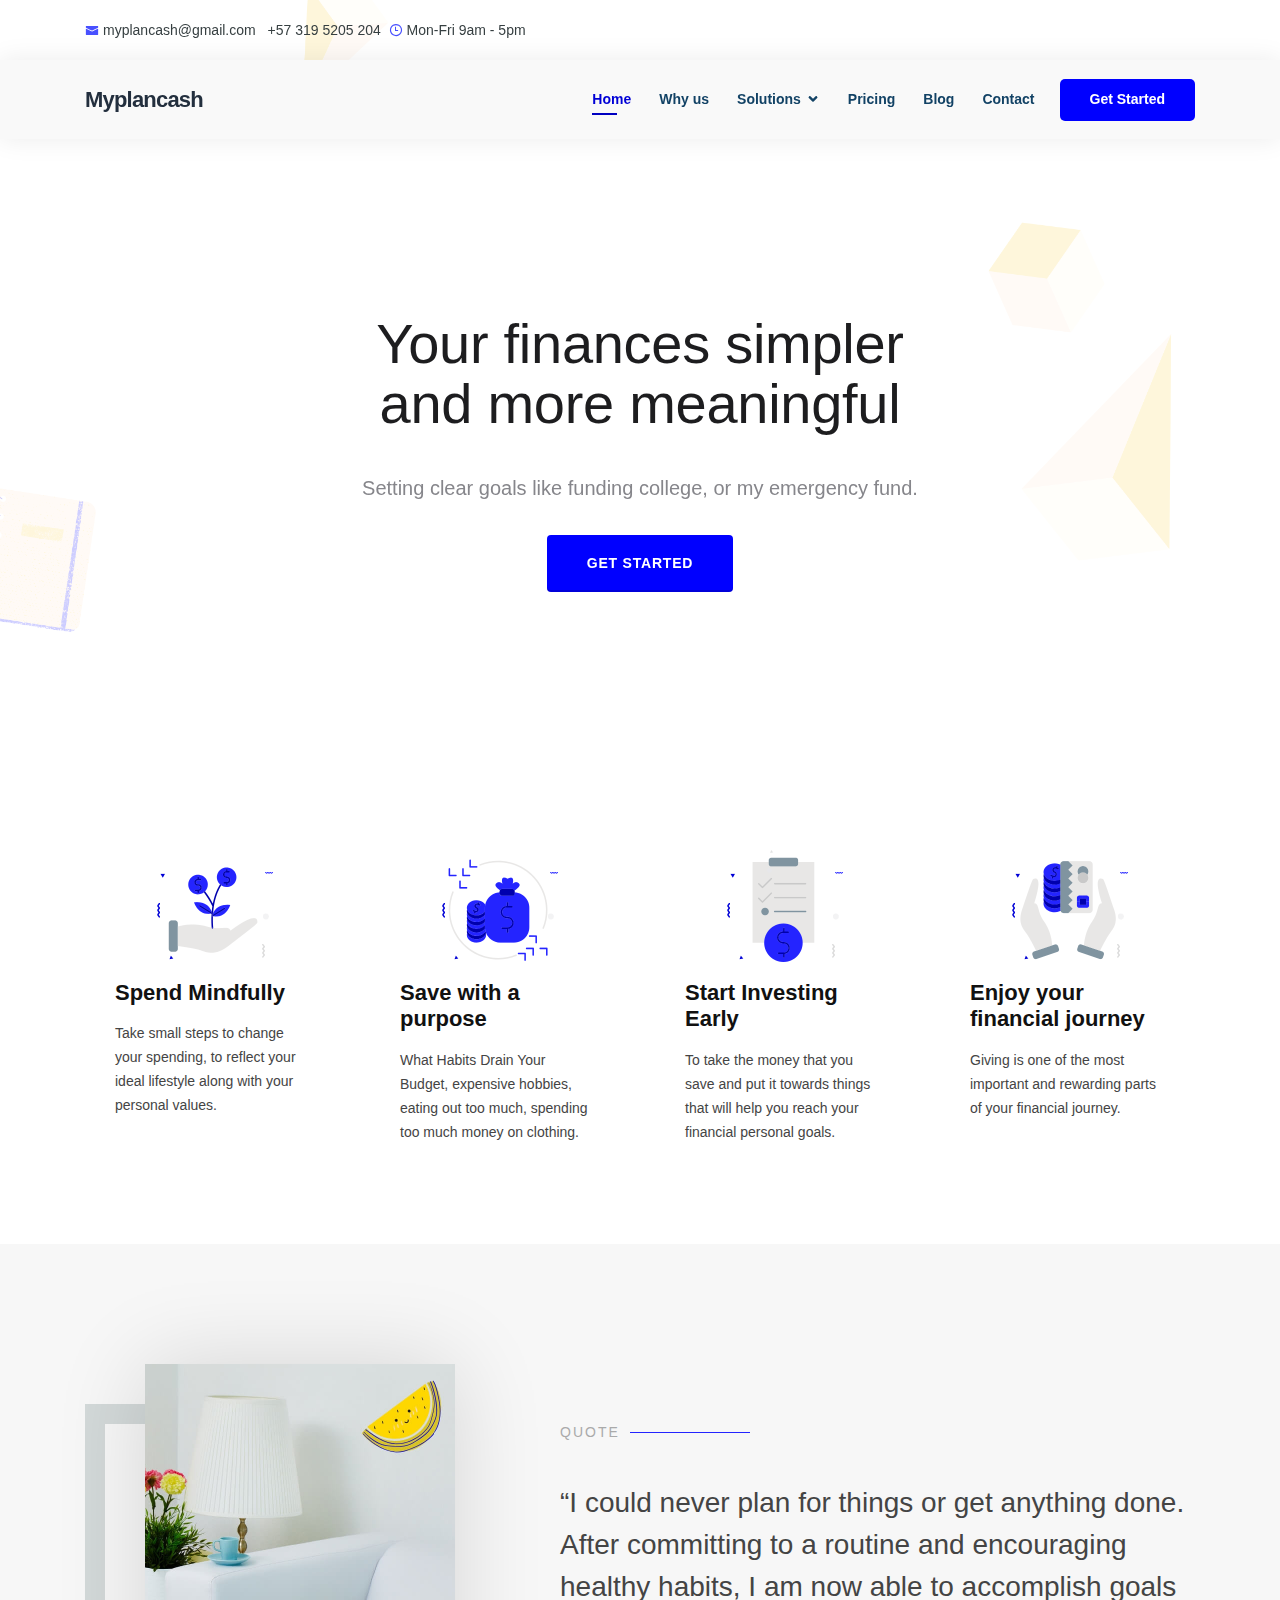
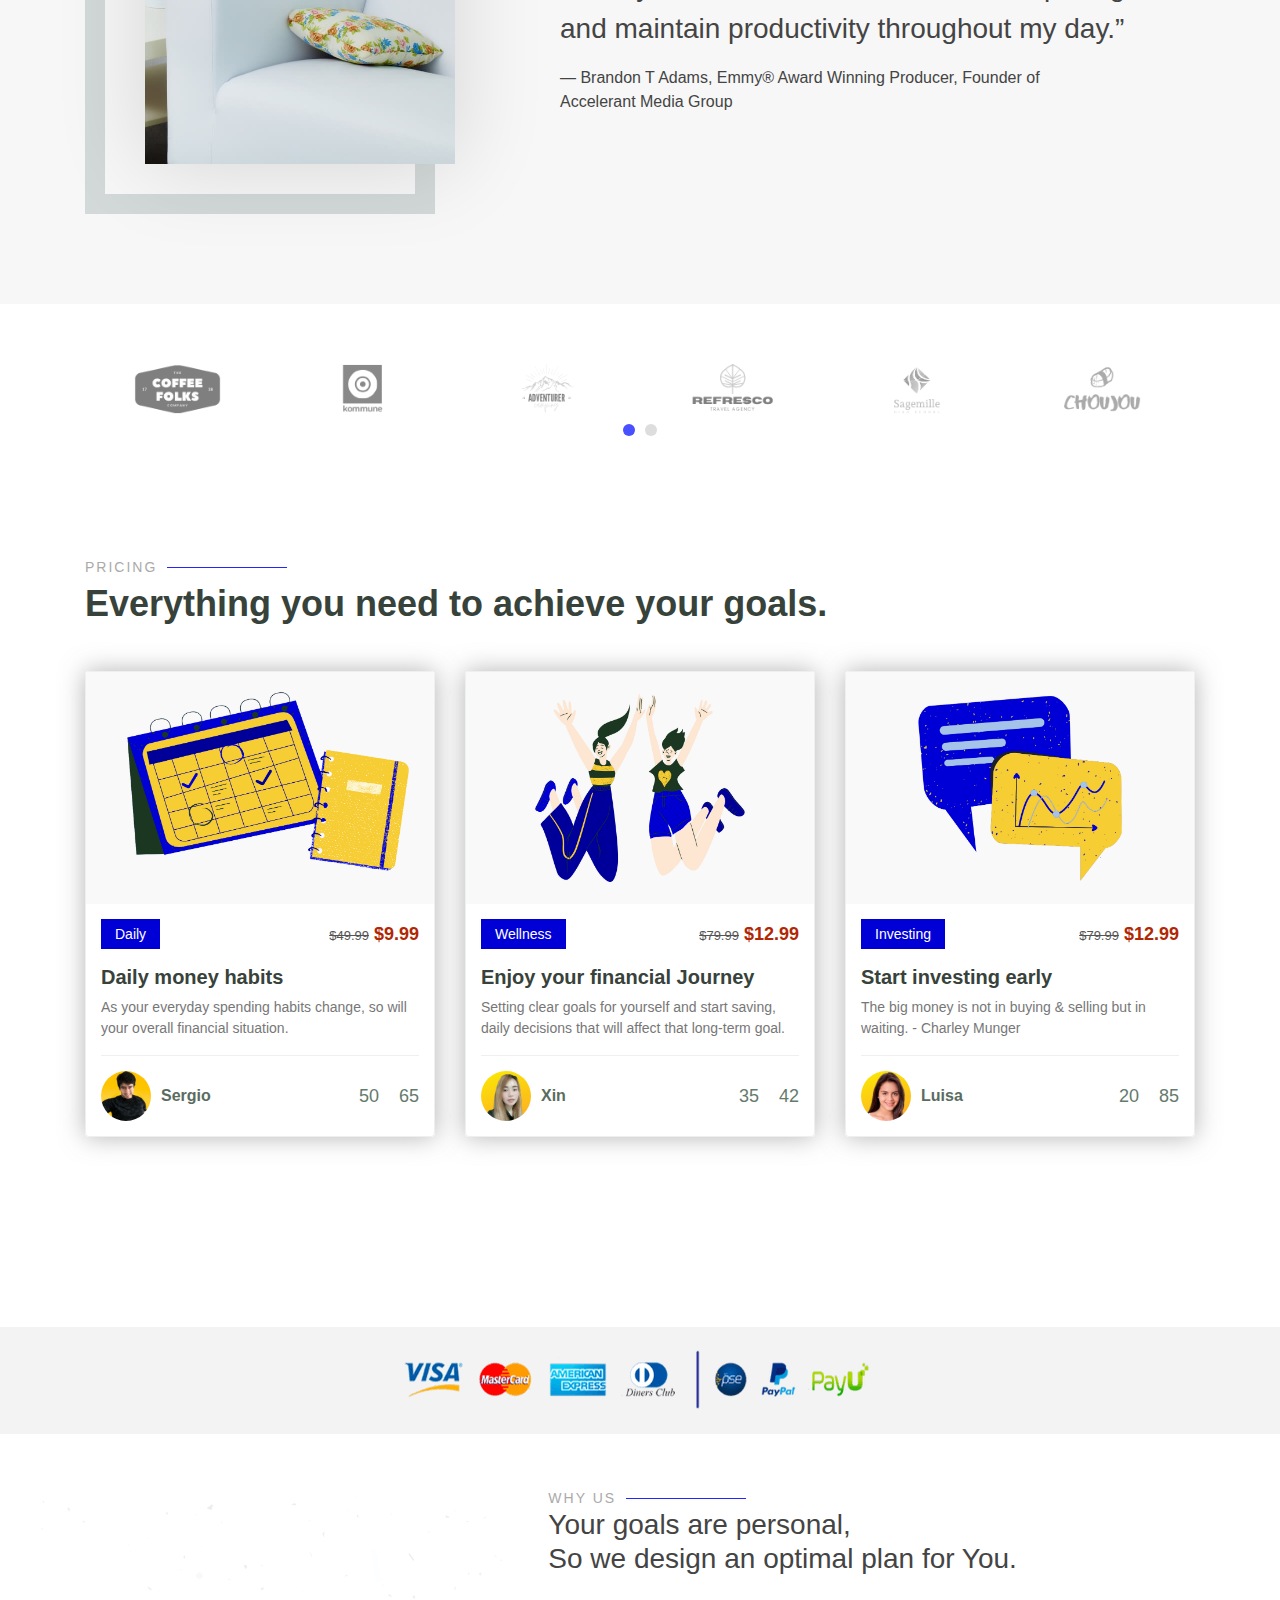
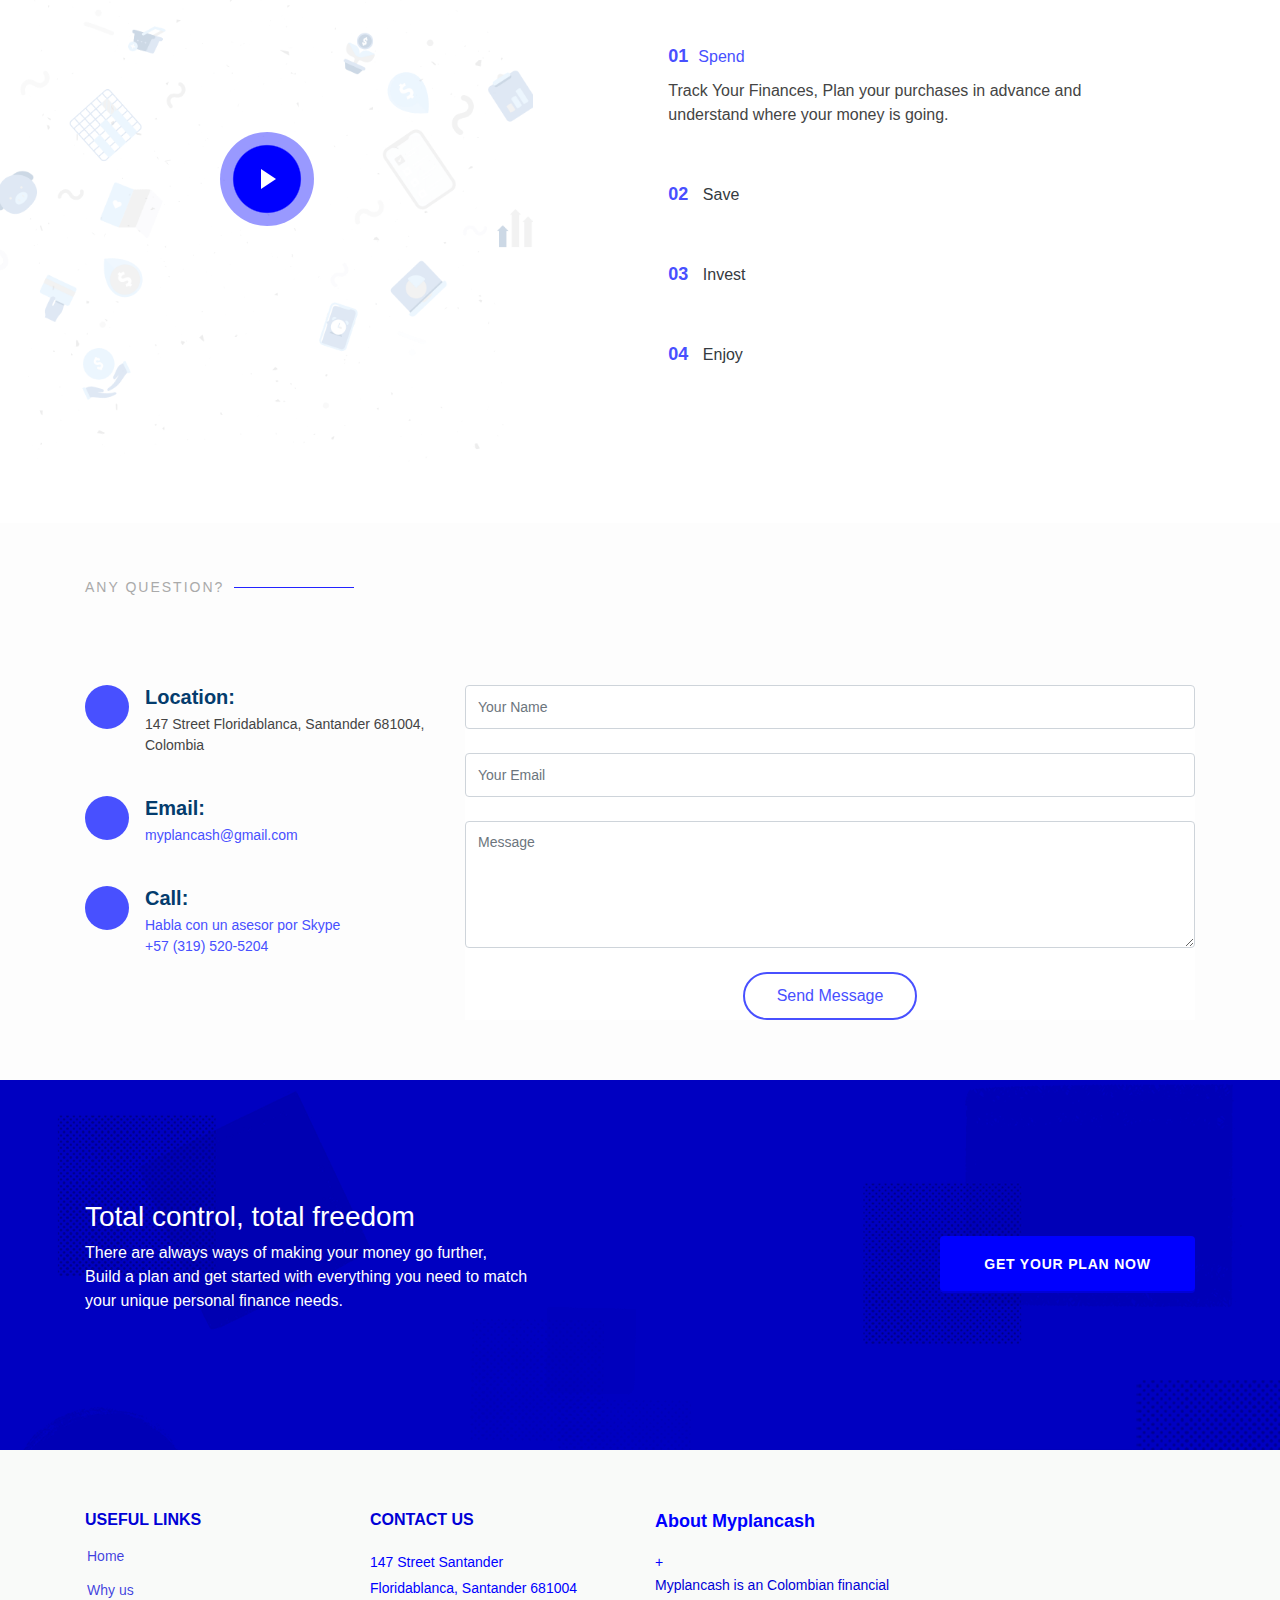
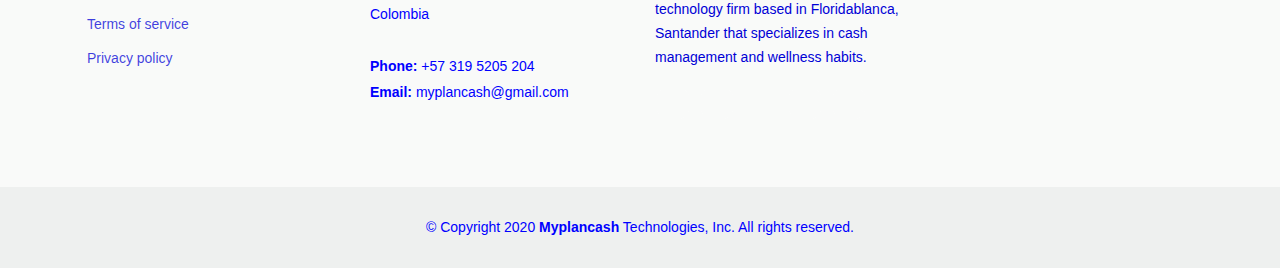
==== commit 99735bd6: "illustrations added" ====
--- a/index.html
+++ b/index.html
@@ -334,9 +334,9 @@
                   <h4>Daily
 
                   </h4>
-                  <p class="price">$9.99</p>
+                  <p class="price"><span>$49.99</span> $9.99</p>
                 </div>
-                <h3><a href="course-details.html">Daily money habits</a></h3>
+                <h3><a href="solutions.html">Daily money habits</a></h3>
                 <p>As your everyday spending habits change, so will your overall financial situation.</p>
                 <div class="trainer d-flex justify-content-between align-items-center">
                   <div class="trainer-profile d-flex align-items-center">
@@ -359,10 +359,10 @@
               <div class="course-content">
                 <div class="d-flex justify-content-between align-items-center mb-3">
                   <h4>Wellness</h4>
-                  <p class="price">$12.99</p>
+                  <p class="price"><span>$79.99</span> $12.99</p>
                 </div>
 
-                <h3><a href="course-details.html">Enjoy your financial Journey</a></h3>
+                <h3><a href="solutions.html">Enjoy your financial Journey</a></h3>
                 <p>Setting clear goals for yourself and start saving, daily decisions that will affect that long-term goal.</p>
                 <div class="trainer d-flex justify-content-between align-items-center">
                   <div class="trainer-profile d-flex align-items-center">
@@ -385,10 +385,10 @@
               <div class="course-content">
                 <div class="d-flex justify-content-between align-items-center mb-3">
                   <h4>Investing</h4>
-                  <p class="price">$12.99</p>
+                  <p class="price"><span>$79.99</span> $12.99</p>
                 </div>
 
-                <h3><a href="course-details.html">Start investing early</a></h3>
+                <h3><a href="solutions.html">Start investing early</a></h3>
                 <p>The big money is not in buying & selling but in waiting. - Charley Munger</p>
                 <div class="trainer d-flex justify-content-between align-items-center">
                   <div class="trainer-profile d-flex align-items-center">
--- a/assets/css/style.css
+++ b/assets/css/style.css
@@ -183,6 +183,7 @@
 }
 a {
   color: #4850ff;
+  text-rendering: optimizeLegibility;
 }
 a:hover {
   color: #2b99f8;
@@ -193,6 +194,7 @@
   font-family: 'hk_groteskbold', Arial, sans-serif;
   font-weight:normal;
   font-style:normal;
+  text-rendering: optimizeLegibility;
 }
 /*--------------------------------------------------------------
 # Disable aos animation delay on mobile devices
@@ -291,6 +293,7 @@
   z-index: 997;
   padding: 15px 0;
   top: 60px;
+  text-rendering: optimizeLegibility;
 }
 #header.header-scrolled {
   top: 0;
@@ -345,6 +348,7 @@
   margin: 0;
   padding: 0;
   list-style: none;
+  text-rendering: optimizeLegibility;
 }
 .nav-menu > ul {
   display: flex;
@@ -479,6 +483,7 @@
   font-family: 'hk_groteskbold', Arial, sans-serif;
   font-weight:normal;
   font-style:normal;
+  text-rendering: optimizeLegibility;
 }
 #services h3 {
   font-size: 28px;
@@ -488,6 +493,7 @@
   font-family: 'hk_groteskbold', Arial, sans-serif;
   font-weight:normal;
   font-style:normal;
+  text-rendering: optimizeLegibility;
 }
 #services p {
   margin-top: 0.4em;
@@ -495,6 +501,7 @@
   font-family: 'hk_groteskregular', Arial, sans-serif;
   font-weight:normal;
   font-style:normal;
+  text-rendering: optimizeLegibility;
 }
 @media (max-width: 992px) {
   .service-btn {
@@ -516,6 +523,7 @@
   /* border: 2px solid rgba(0, 0, 255, 0.5); */
   background: #0000ff;
   color: #fff;
+  text-rendering: optimizeLegibility;
 }
 .get-started-btn:hover {
   /* border-color: #fff; */
@@ -549,6 +557,7 @@
   line-height: 1;
   cursor: pointer;
   text-align: right;
+  text-rendering: optimizeLegibility;
 }
 .mobile-nav-toggle i {
   color: #232f3e;
@@ -646,6 +655,7 @@
   background-size: cover;
   position: relative;
   margin-bottom: -90px;
+  text-rendering: optimizeLegibility;
 }
 /* 
 #hero {
@@ -1679,6 +1689,7 @@
   transition: ease .25s;
   margin-right: auto;
   cursor: pointer;
+
 }
 .blog .entry:hover {
   /* -webkit-box-shadow: 0 2px 50px 0 #E2E8EE; */
@@ -2334,8 +2345,21 @@
   margin: 0;
   font-weight: 700;
   font-size: 18px;
-  color: #37423b;
-}
+  color: #B12704;
+}
+
+.courses .course-content .price span {
+  /* margin: 0; */
+  /* font-weight: 700; */
+  font-size: 13px;
+  line-height: 19px;
+  color: #555;
+  text-decoration: line-through;
+  font-weight: 500;
+}
+
+
+
 .courses .trainer {
   padding-top: 15px;
   border-top: 1px solid #eef0ef;
--- a/assets/css/style.css
+++ b/assets/css/style.css
@@ -183,6 +183,7 @@
 }
 a {
   color: #4850ff;
+  text-rendering: optimizeLegibility;
 }
 a:hover {
   color: #2b99f8;
@@ -193,6 +194,7 @@
   font-family: 'hk_groteskbold', Arial, sans-serif;
   font-weight:normal;
   font-style:normal;
+  text-rendering: optimizeLegibility;
 }
 /*--------------------------------------------------------------
 # Disable aos animation delay on mobile devices
@@ -291,6 +293,7 @@
   z-index: 997;
   padding: 15px 0;
   top: 60px;
+  text-rendering: optimizeLegibility;
 }
 #header.header-scrolled {
   top: 0;
@@ -345,6 +348,7 @@
   margin: 0;
   padding: 0;
   list-style: none;
+  text-rendering: optimizeLegibility;
 }
 .nav-menu > ul {
   display: flex;
@@ -479,6 +483,7 @@
   font-family: 'hk_groteskbold', Arial, sans-serif;
   font-weight:normal;
   font-style:normal;
+  text-rendering: optimizeLegibility;
 }
 #services h3 {
   font-size: 28px;
@@ -488,6 +493,7 @@
   font-family: 'hk_groteskbold', Arial, sans-serif;
   font-weight:normal;
   font-style:normal;
+  text-rendering: optimizeLegibility;
 }
 #services p {
   margin-top: 0.4em;
@@ -495,6 +501,7 @@
   font-family: 'hk_groteskregular', Arial, sans-serif;
   font-weight:normal;
   font-style:normal;
+  text-rendering: optimizeLegibility;
 }
 @media (max-width: 992px) {
   .service-btn {
@@ -516,6 +523,7 @@
   /* border: 2px solid rgba(0, 0, 255, 0.5); */
   background: #0000ff;
   color: #fff;
+  text-rendering: optimizeLegibility;
 }
 .get-started-btn:hover {
   /* border-color: #fff; */
@@ -549,6 +557,7 @@
   line-height: 1;
   cursor: pointer;
   text-align: right;
+  text-rendering: optimizeLegibility;
 }
 .mobile-nav-toggle i {
   color: #232f3e;
@@ -646,6 +655,7 @@
   background-size: cover;
   position: relative;
   margin-bottom: -90px;
+  text-rendering: optimizeLegibility;
 }
 /* 
 #hero {
@@ -1679,6 +1689,7 @@
   transition: ease .25s;
   margin-right: auto;
   cursor: pointer;
+
 }
 .blog .entry:hover {
   /* -webkit-box-shadow: 0 2px 50px 0 #E2E8EE; */
@@ -2334,8 +2345,21 @@
   margin: 0;
   font-weight: 700;
   font-size: 18px;
-  color: #37423b;
-}
+  color: #B12704;
+}
+
+.courses .course-content .price span {
+  /* margin: 0; */
+  /* font-weight: 700; */
+  font-size: 13px;
+  line-height: 19px;
+  color: #555;
+  text-decoration: line-through;
+  font-weight: 500;
+}
+
+
+
 .courses .trainer {
   padding-top: 15px;
   border-top: 1px solid #eef0ef;
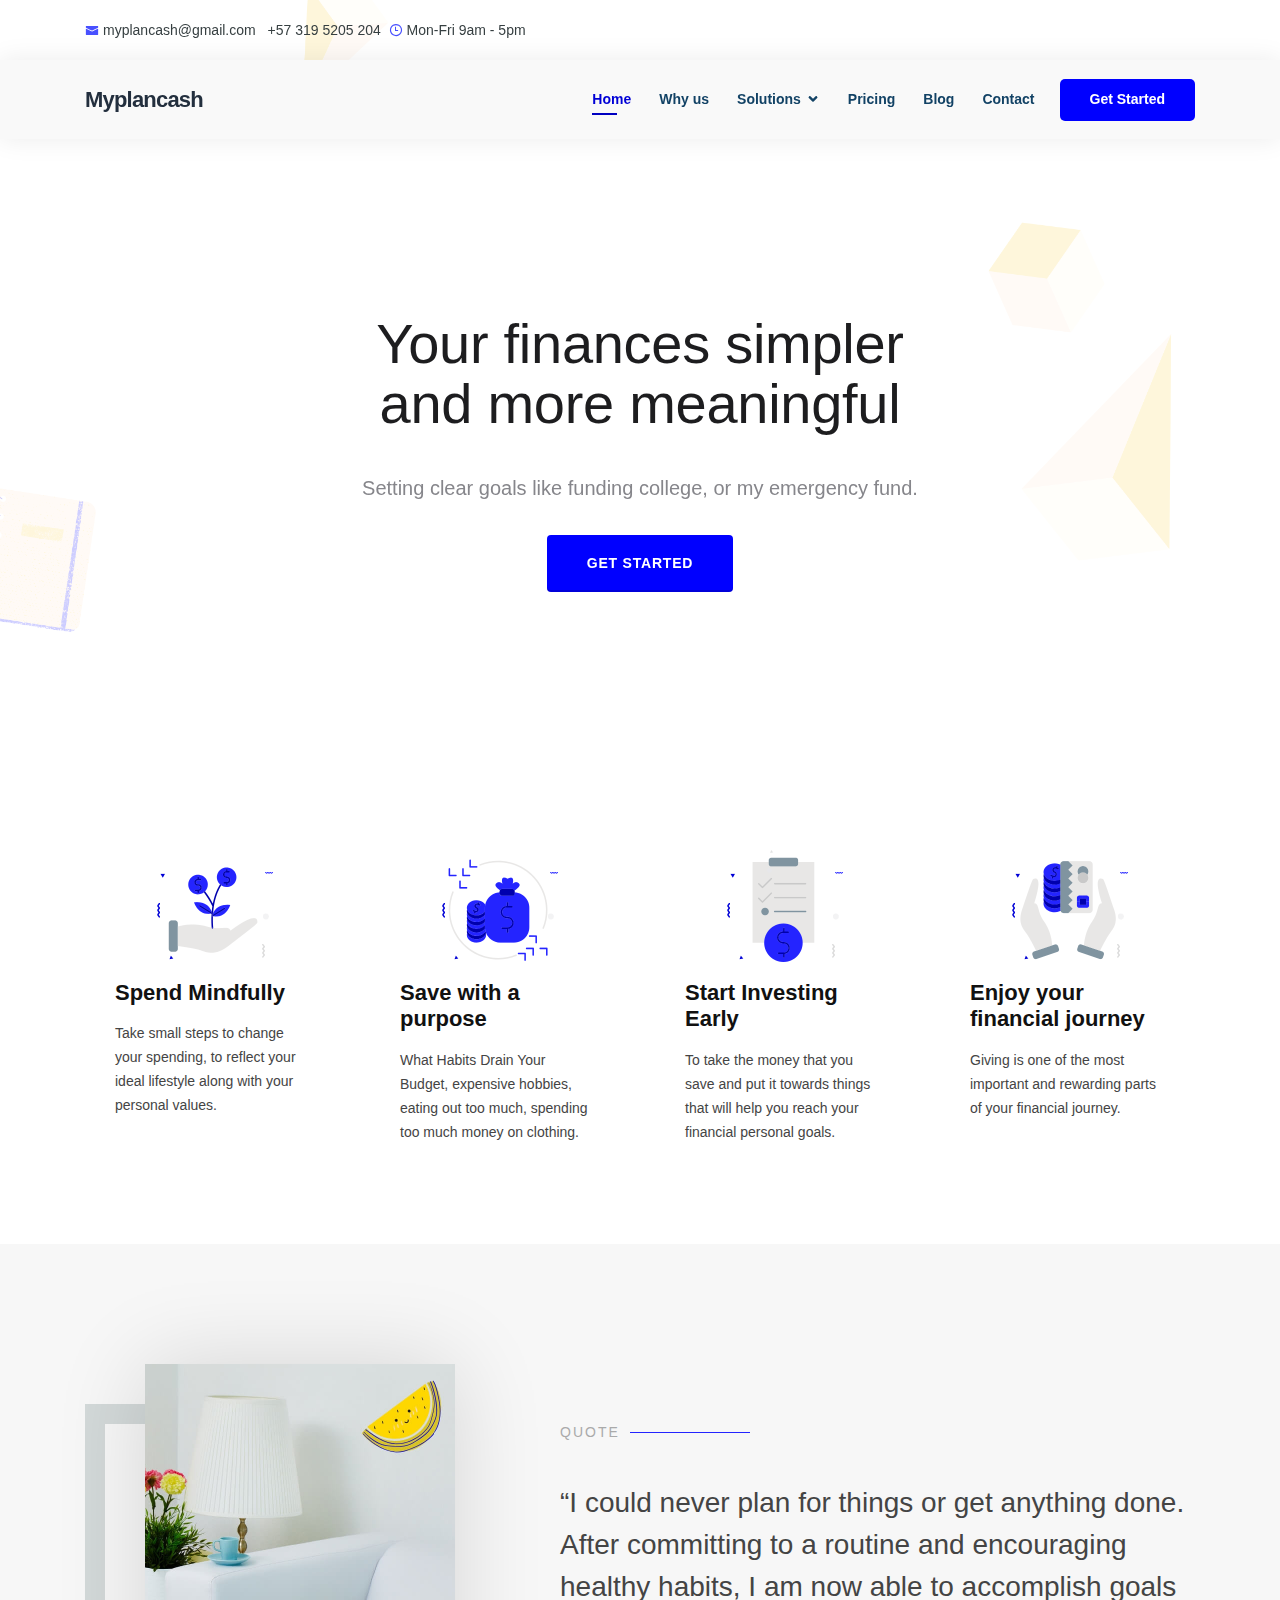
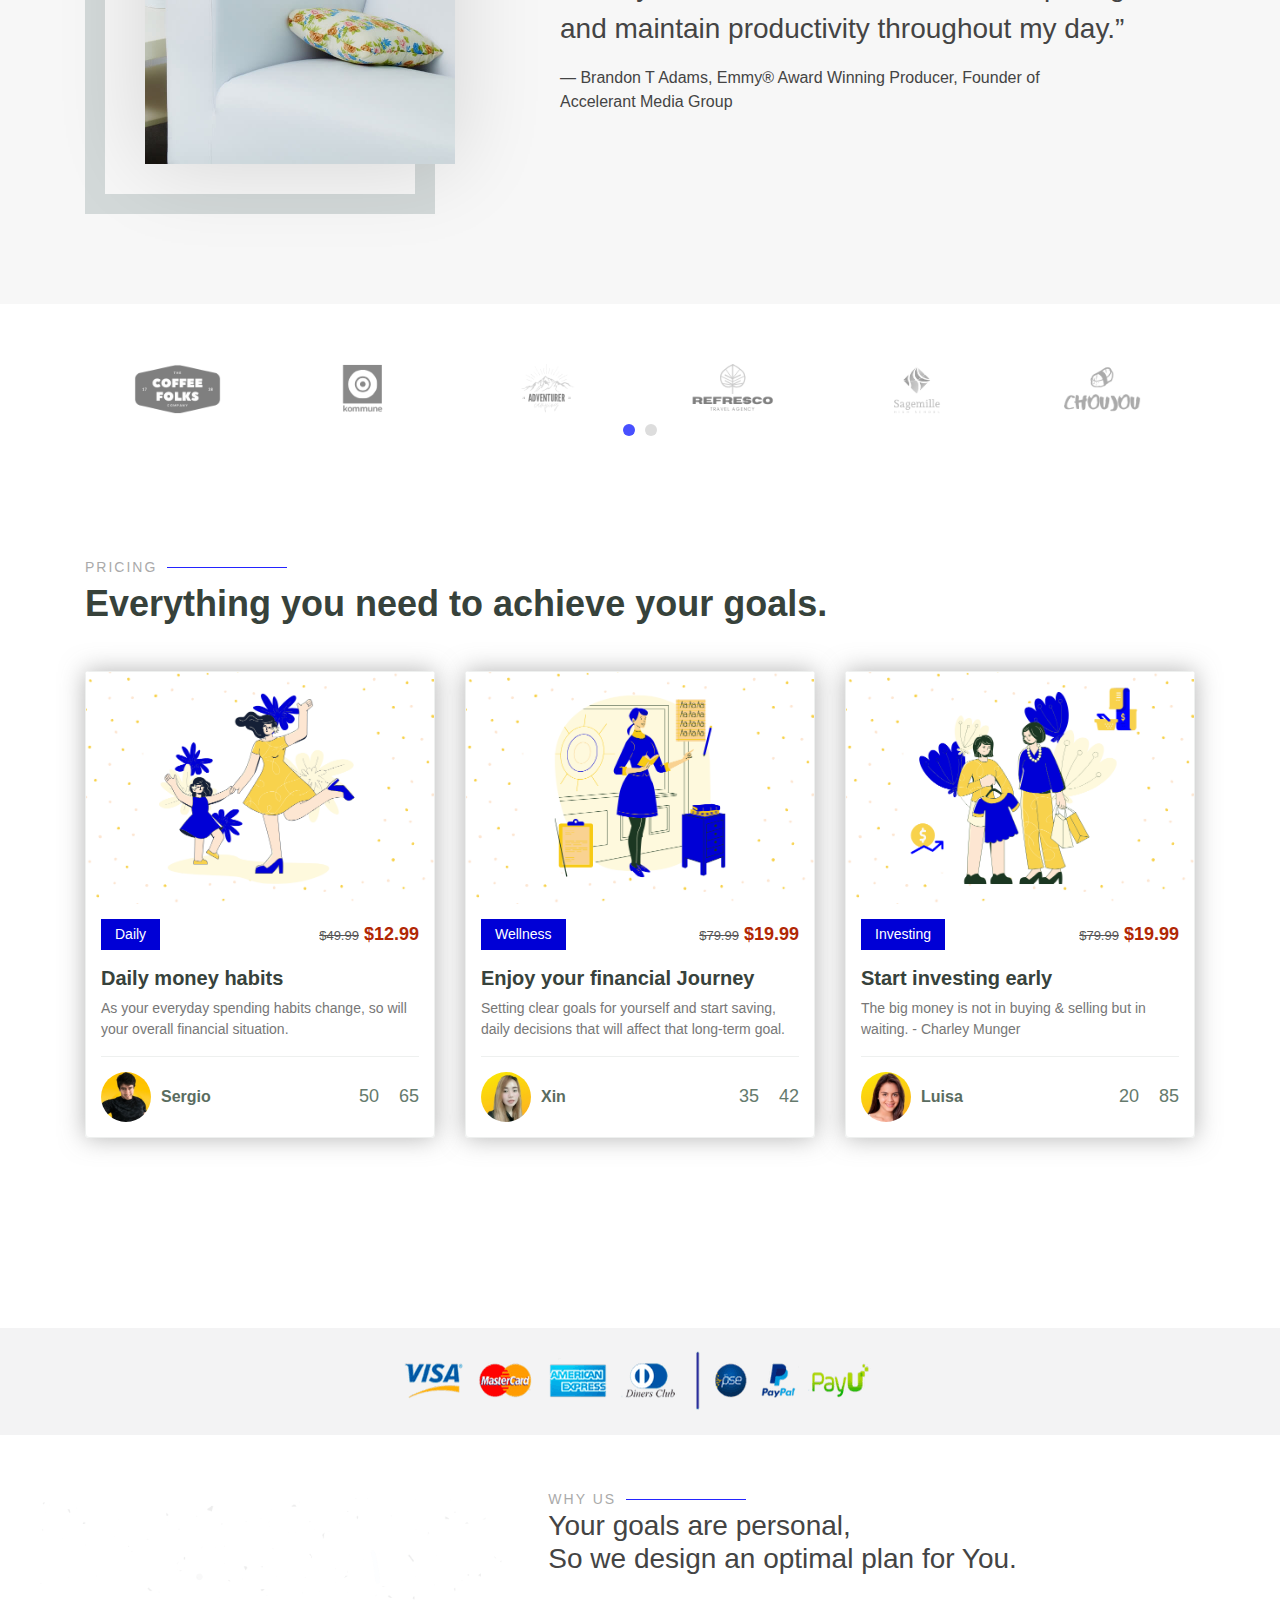
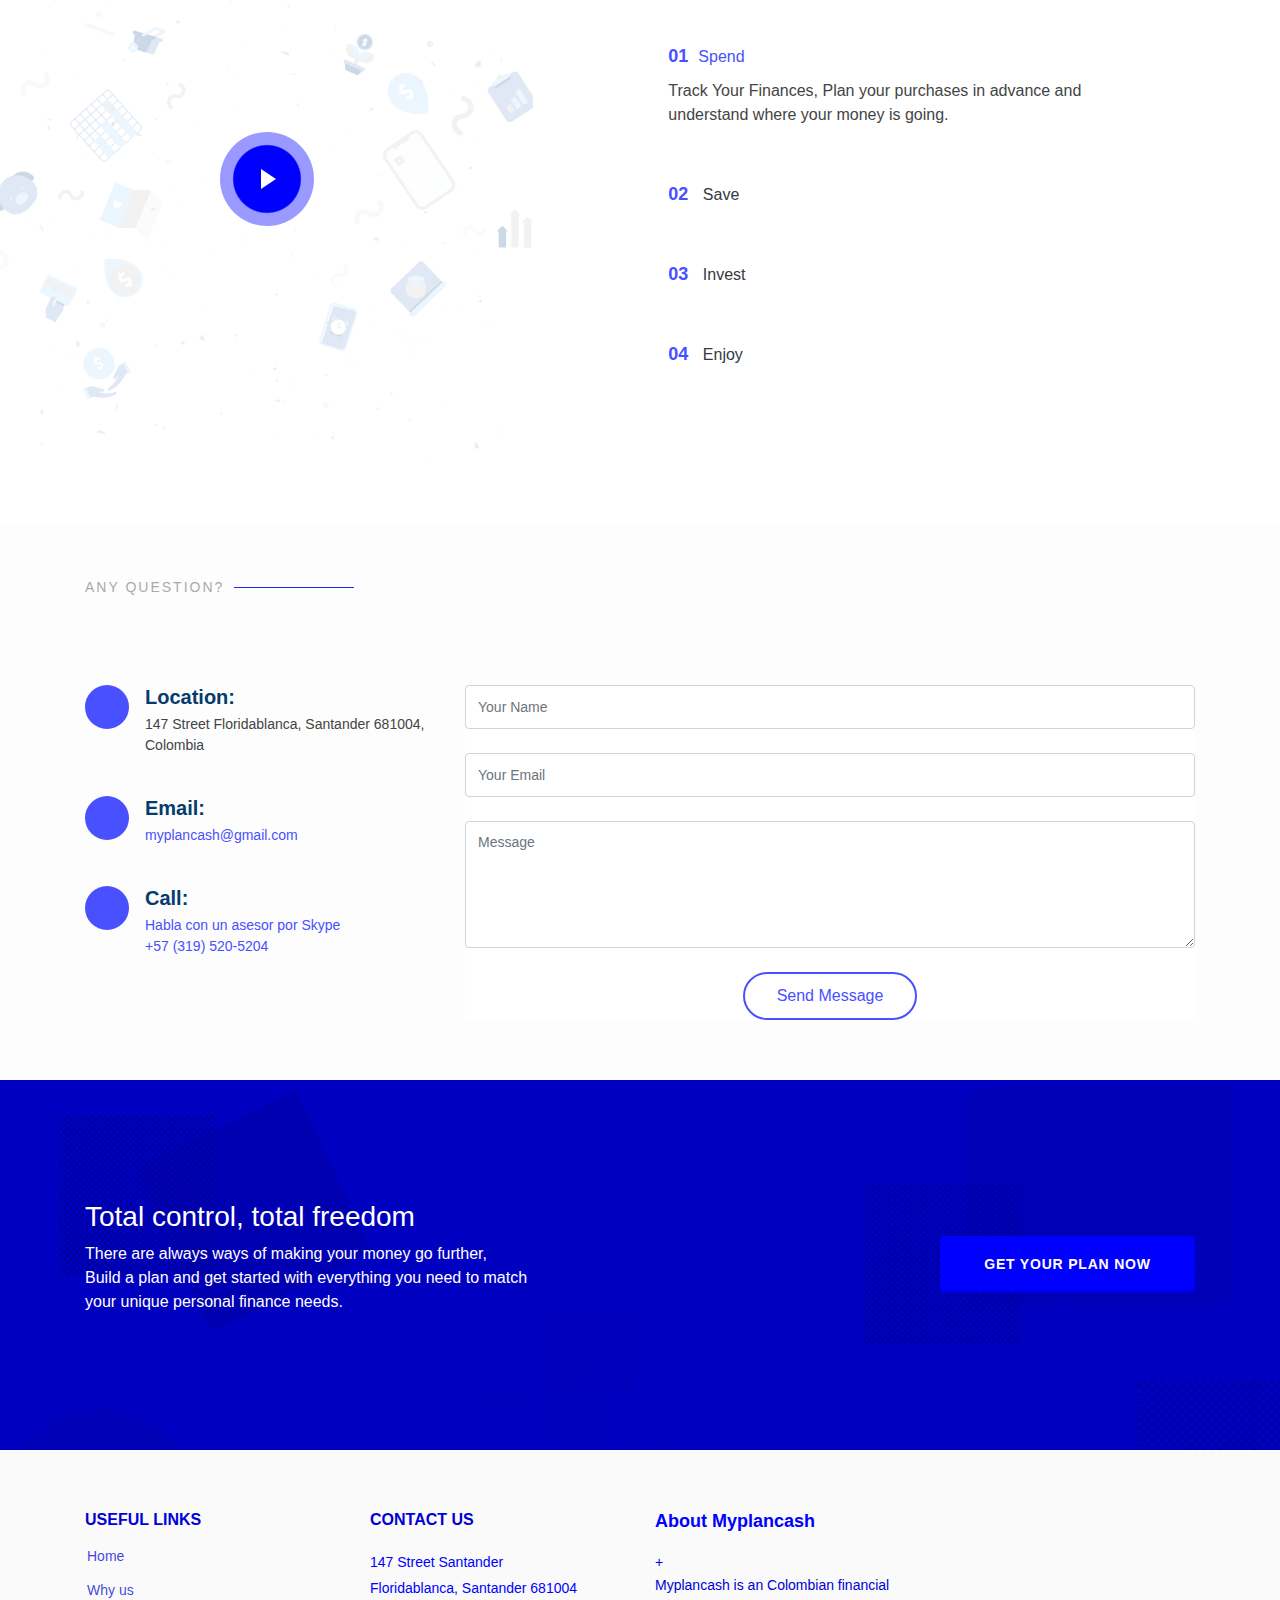
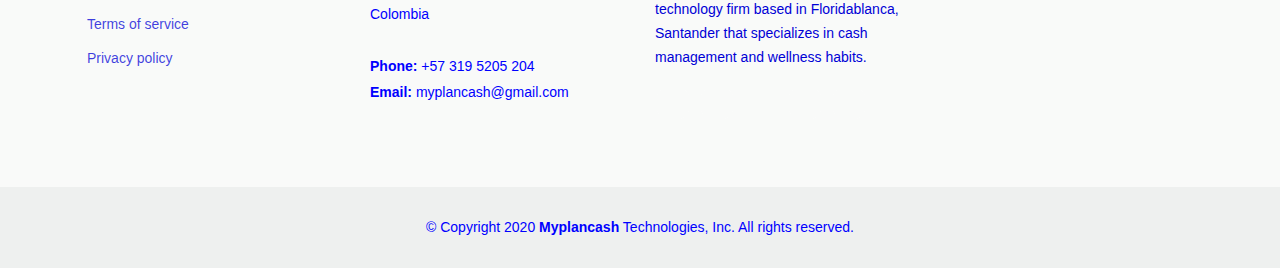
==== commit eecf6c84: "marketing text added" ====
--- a/index.html
+++ b/index.html
@@ -334,7 +334,7 @@
                   <h4>Daily
 
                   </h4>
-                  <p class="price"><span>$49.99</span> $9.99</p>
+                  <p class="price"><span>$49.99</span> $12.99</p>
                 </div>
                 <h3><a href="solutions.html">Daily money habits</a></h3>
                 <p>As your everyday spending habits change, so will your overall financial situation.</p>
@@ -359,7 +359,7 @@
               <div class="course-content">
                 <div class="d-flex justify-content-between align-items-center mb-3">
                   <h4>Wellness</h4>
-                  <p class="price"><span>$79.99</span> $12.99</p>
+                  <p class="price"><span>$79.99</span> $19.99</p>
                 </div>
 
                 <h3><a href="solutions.html">Enjoy your financial Journey</a></h3>
@@ -385,7 +385,7 @@
               <div class="course-content">
                 <div class="d-flex justify-content-between align-items-center mb-3">
                   <h4>Investing</h4>
-                  <p class="price"><span>$79.99</span> $12.99</p>
+                  <p class="price"><span>$79.99</span> $19.99</p>
                 </div>
 
                 <h3><a href="solutions.html">Start investing early</a></h3>
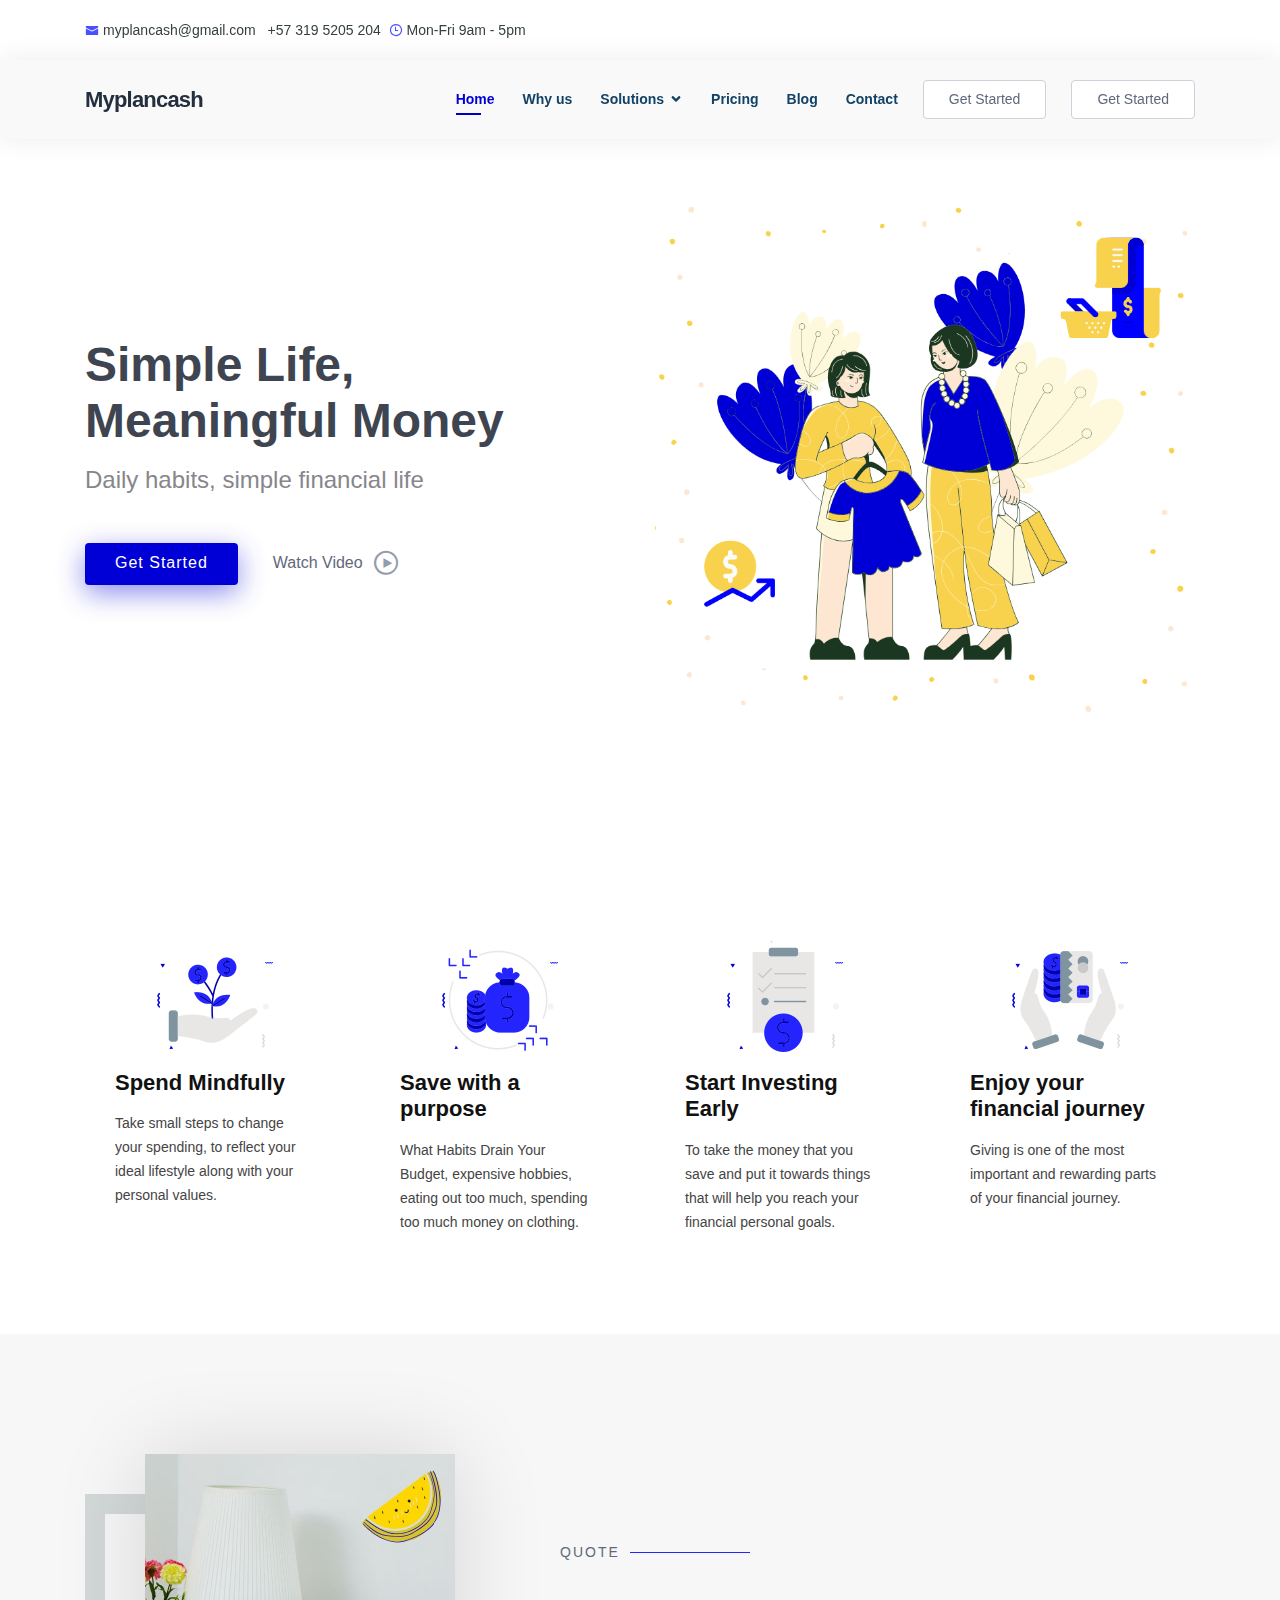
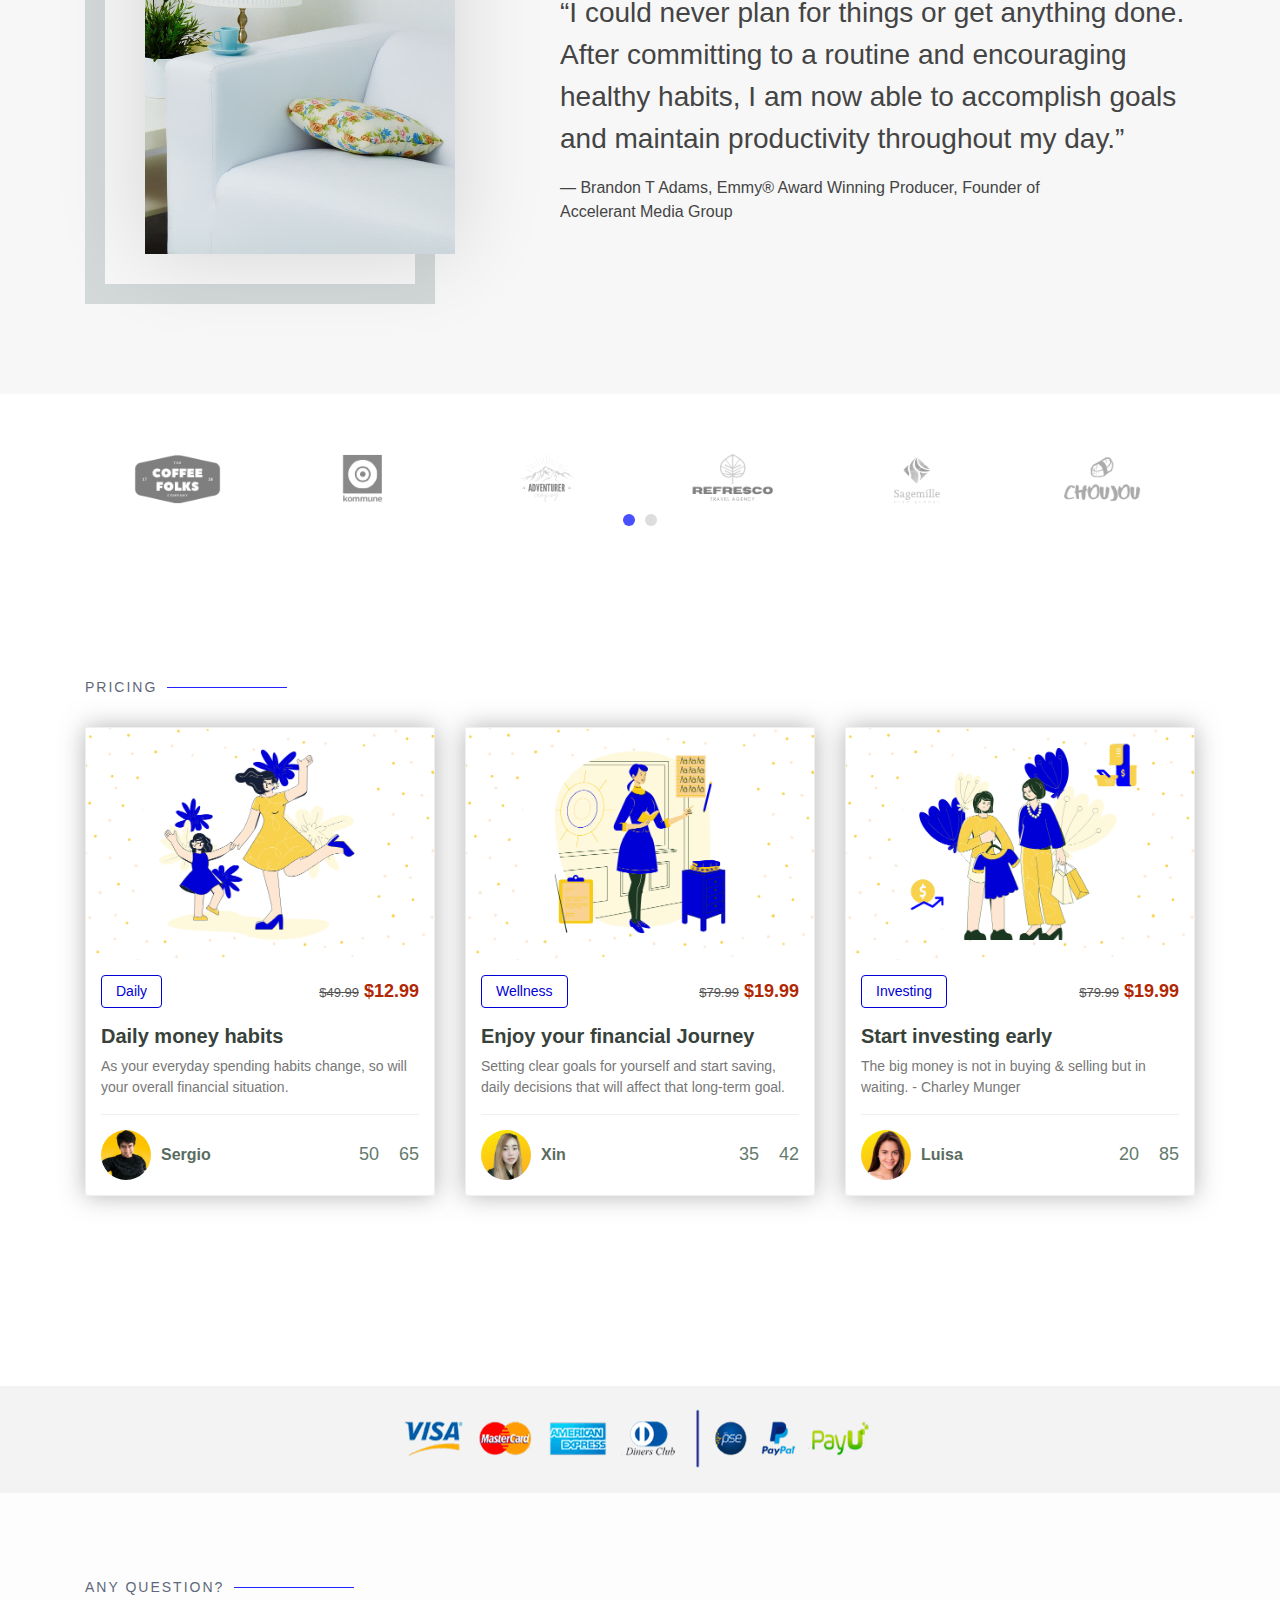
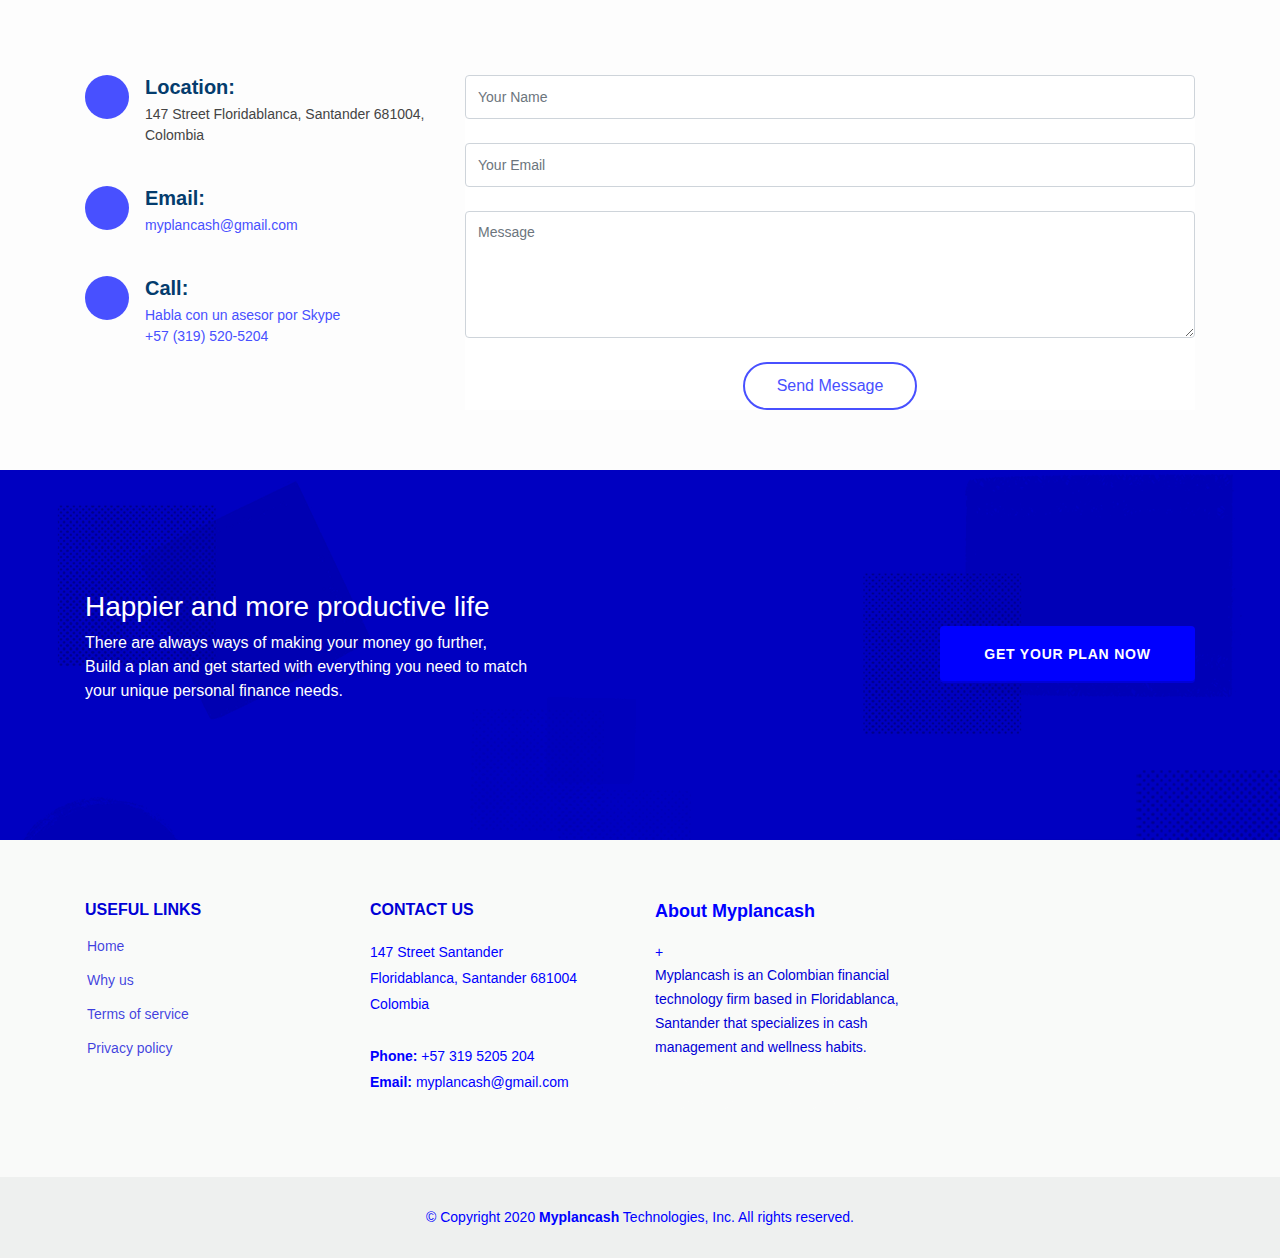
==== commit 8b8d0004: "structual design" ====
--- a/index.html
+++ b/index.html
@@ -22,22 +22,22 @@
   " name="keywords">
 
   <!-- Favicons -->
-  <link href="assets/img/favicon.png" rel="icon">
-  <link href="assets/img/apple-touch-icon.png" rel="apple-touch-icon">
+  <link href="assets/img/favicon.png" rel="icon preconnect">
+  <link href="assets/img/apple-touch-icon.png" rel="apple-touch-icon preconnect">
 
   <!-- Lineicons -->
-  <link rel="stylesheet" href="https://cdn.lineicons.com/2.0/LineIcons.css">
+  <link rel="stylesheet preconnect" href="https://cdn.lineicons.com/2.0/LineIcons.css">
 
   <!-- Vendor CSS Files -->
-  <link href="assets/vendor/bootstrap/css/bootstrap.min.css" rel="stylesheet">
-  <link href="assets/vendor/icofont/icofont.min.css" rel="stylesheet">
-  <link href="assets/vendor/animate.css/animate.min.css" rel="stylesheet">
-  <link href="assets/vendor/owl.carousel/assets/owl.carousel.min.css" rel="stylesheet">
-  <link href="assets/vendor/venobox/venobox.css" rel="stylesheet">
-  <link href="assets/vendor/aos/aos.css" rel="stylesheet">
+  <link href="assets/vendor/bootstrap/css/bootstrap.min.css" rel="stylesheet preconnect">
+  <link href="assets/vendor/icofont/icofont.min.css" rel="stylesheet preconnect">
+  <link href="assets/vendor/animate.css/animate.min.css" rel="stylesheet preconnect">
+  <link href="assets/vendor/owl.carousel/assets/owl.carousel.min.css" rel="stylesheet preconnect">
+  <link href="assets/vendor/venobox/venobox.css" rel="stylesheet preconnect">
+  <link href="assets/vendor/aos/aos.css" rel="stylesheet preconnect">
 
   <!-- Template Main CSS File -->
-  <link href="assets/css/style.css" rel="stylesheet">
+  <link href="assets/css/style.css" rel="stylesheet preconnect">
   <!-- <link rel="preload" as="style" href="assets/css/style.css"> -->
 
   <!-- MailerLite Universal -->
@@ -115,42 +115,36 @@
         </ul>
       </nav><!-- .nav-menu -->
       <a class="get-started-btn scrollto" href="https://web.whatsapp.com/send?phone=+573195205204&amp;text=Hola%20Me%20gustaría%20conocer%20un%20poco%20mas%20de%20Myplancash%20" target="_blank" rel="noopener">Get Started</a>
+      <a href="#about" class="get-started-btn scrollto">Get Started</a>
 
     </div>
   </header><!-- End Header -->
 
   <!-- ======= Hero Section ======= -->
-  <section id="hero" class="d-flex justify-content-center align-items-center">
+  <!-- <section id="hero" class="d-flex justify-content-center align-items-center">
     <div id="heroCarousel" class="container carousel carousel-fade" data-ride="carousel">
 
-      <!-- Slide 1 -->
       <div class="carousel-item active">
         <div class="carousel-container">
-          <!-- <h2 class="animated fadeInDown">Truly manage your money <br>and improve your financial future</h2> -->
           <h2 class="animated fadeInDown">Your finances simpler<br> and more meaningful</h2>
           <p class="animated fadeInUp">Setting clear goals like funding college, or my emergency fund.</p>
-          <!-- <a href="javascript:;" onclick="ml_account('webforms', '2068672', 'q9e9y9', 'show')" class="btn-get-started animated fadeInUp scrollto">
-            Get your Free PLan</a> -->
-            <a class="scrollto" href="https://forms.gle/bBSe8rHZcUPhFVDFA" style="border-radius:5px; line-height:1.28571429; white-space:nowrap; transition:.3s; letter-spacing:.8px; font-size:.875rem; text-transform:uppercase; font-weight:700; display:inline-block; background:#00f; color:#fff; padding: 19px 40px 20px; border: 0px; -webkit-box-shadow: 0 -2px 0 rgba(0,0,0,0.15) inset; -moz-box-shadow: 0 -2px 0 rgba(0,0,0,0.15) inset; box-shadow: 0 -2px 0 rgba(0,0,0,0.15) inset; border-radius: 4px;" target="_blank" rel="noopener">Get Started</a>
-          <!-- <a href="https://app.acuityscheduling.com/schedule.php?owner=19604060" target="_blank" class="acuity-embed-button" style="background: #0000ff; font-weight: 700; font-size: .875rem; line-height: 1.28571429; letter-spacing: .8px; text-transform: uppercase; color: #fff; padding: 19px 40px 20px; border: 0px; -webkit-box-shadow: 0 -2px 0 rgba(0,0,0,0.15) inset;-moz-box-shadow: 0 -2px 0 rgba(0,0,0,0.15) inset;box-shadow: 0 -2px 0 rgba(0,0,0,0.15) inset;border-radius: 4px; text-decoration: none; display: inline-block;">Start free trial</a><link rel="stylesheet" href="https://embed.acuityscheduling.com/embed/button/19604060.css" id="acuity-button-styles" /><script src="https://embed.acuityscheduling.com/embed/button/19604060.js" async></script> -->
-        </div>
-      </div>
-
-      <!-- Slide 2 -->
+            <a class="scrollto" href="https://forms.gle/PAuX5SAa48CX6Jro8" style="border-radius:5px; line-height:1.28571429; white-space:nowrap; transition:.3s; letter-spacing:.8px; font-size:.875rem; text-transform:uppercase; font-weight:700; display:inline-block; background:#00f; color:#fff; padding: 19px 40px 20px; border: 0px; -webkit-box-shadow: 0 -2px 0 rgba(0,0,0,0.15) inset; -moz-box-shadow: 0 -2px 0 rgba(0,0,0,0.15) inset; box-shadow: 0 -2px 0 rgba(0,0,0,0.15) inset; border-radius: 4px;" target="_blank" rel="noopener">Get Started</a>
+        </div>
+      </div>
+
       <div class="carousel-item">
         <div class="carousel-container">
           <h2 class="animated fadeInDown">Better money habits<br> right into your pocket</h2>
           <p class="animated fadeInUp">Shaping your present financial situation.</p>
-          <a class="scrollto" href="https://forms.gle/bBSe8rHZcUPhFVDFA" style="border-radius:5px; line-height:1.28571429; white-space:nowrap; transition:.3s; letter-spacing:.8px; font-size:.875rem; text-transform:uppercase; font-weight:700; display:inline-block; background:#00f; color:#fff; padding: 19px 40px 20px; border: 0px; -webkit-box-shadow: 0 -2px 0 rgba(0,0,0,0.15) inset; -moz-box-shadow: 0 -2px 0 rgba(0,0,0,0.15) inset; box-shadow: 0 -2px 0 rgba(0,0,0,0.15) inset; border-radius: 4px;" target="_blank" rel="noopener">Get Started</a>
-        </div>
-      </div>
-
-      <!-- Slide 3 -->
+          <a class="scrollto" href="https://forms.gle/PAuX5SAa48CX6Jro8" style="border-radius:5px; line-height:1.28571429; white-space:nowrap; transition:.3s; letter-spacing:.8px; font-size:.875rem; text-transform:uppercase; font-weight:700; display:inline-block; background:#00f; color:#fff; padding: 19px 40px 20px; border: 0px; -webkit-box-shadow: 0 -2px 0 rgba(0,0,0,0.15) inset; -moz-box-shadow: 0 -2px 0 rgba(0,0,0,0.15) inset; box-shadow: 0 -2px 0 rgba(0,0,0,0.15) inset; border-radius: 4px;" target="_blank" rel="noopener">Get Started</a>
+        </div>
+      </div>
+
       <div class="carousel-item">
         <div class="carousel-container">
           <h2 class="animated fadeInDown">Everyday cash habits,<br>  simple financial life</h2>
           <p class="animated fadeInUp">Achieving Short-Term Financial Goals</p>
-          <a class="scrollto" href="https://forms.gle/bBSe8rHZcUPhFVDFA" style="border-radius:5px; line-height:1.28571429; white-space:nowrap; transition:.3s; letter-spacing:.8px; font-size:.875rem; text-transform:uppercase; font-weight:700; display:inline-block; background:#00f; color:#fff; padding: 19px 40px 20px; border: 0px; -webkit-box-shadow: 0 -2px 0 rgba(0,0,0,0.15) inset; -moz-box-shadow: 0 -2px 0 rgba(0,0,0,0.15) inset; box-shadow: 0 -2px 0 rgba(0,0,0,0.15) inset; border-radius: 4px;" target="_blank" rel="noopener">Get Started</a>
+          <a class="scrollto" href="https://forms.gle/PAuX5SAa48CX6Jro8" style="border-radius:5px; line-height:1.28571429; white-space:nowrap; transition:.3s; letter-spacing:.8px; font-size:.875rem; text-transform:uppercase; font-weight:700; display:inline-block; background:#00f; color:#fff; padding: 19px 40px 20px; border: 0px; -webkit-box-shadow: 0 -2px 0 rgba(0,0,0,0.15) inset; -moz-box-shadow: 0 -2px 0 rgba(0,0,0,0.15) inset; box-shadow: 0 -2px 0 rgba(0,0,0,0.15) inset; border-radius: 4px;" target="_blank" rel="noopener">Get Started</a>
         </div>
       </div>
 
@@ -165,12 +159,32 @@
       </a>
 
     </div>
+  </section> -->
+  <!-- ======= Hero Section ======= -->
+  <section id="hero" class="d-flex align-items-center">
+
+    <div class="container">
+      <div class="row">
+        <div class="col-lg-6 pt-5 pt-lg-0 order-2 order-lg-1 d-flex flex-column justify-content-center">
+          <h1>Simple Life,<br> Meaningful Money</h1>
+          <h2>Daily habits, simple financial life</h2>
+          <div class="d-flex">
+            <a href="#about" class="btn-get-started scrollto">Get Started</a>
+            <a href="https://www.youtube.com/watch?v=jDDaplaOz7Q" class="venobox btn-watch-video" data-vbtype="video" data-autoplay="true"> Watch Video <i class="icofont-play-alt-2"></i></a>
+          </div>
+        </div>
+        <div class="col-lg-6 order-1 order-lg-2 hero-img">
+          <img src="assets/img/your-finances-simpler-and-more-meaningful.png" class="img-fluid animated" alt="">
+        </div>
+      </div>
+    </div>
+
   </section><!-- End Hero -->
 
   <main id="main">
 
     <!-- ======= Icon Boxes Section ======= -->
-    <section id="icon-boxes" class="icon-boxes">
+    <section id="why-us" class="icon-boxes">
       <div class="container">
 
         <!-- <div class="row">
@@ -321,7 +335,7 @@
 
         <div class="section-title">
           <h2>Pricing</h2>
-          <p>Everything you need to achieve your goals.</p>
+          <!-- <p>Everything you need to achieve your goals.</p> -->
         </div>
 
         <div class="row">
@@ -417,7 +431,7 @@
    <!-- End Breadcrumbs -->
 
     <!-- ======= Why Us Section ======= -->
-    <section id="why-us" class="why-us">
+    <!-- <section id="why-us" class="why-us">
       <div class="container-fluid">
 
         <div class="row">
@@ -430,17 +444,7 @@
             <div class="section-title">
               <h2>Why Us</h2>
               <h3>Your goals are personal, <br>So we design an optimal plan for You.</h3>
-              <!-- <p>Setting clear goals like retirement, funding college, my emergency fund</p> -->
-            </div>
-            <!-- <div class="content">
-              <h2>Your goals are personal</h2>
-              <h3>
-                So we design an optimal plan for You.<br>
-              </h3>
-              <p>Setting clear goals like retirement, funding college, my emergency fund</p>
-              
-              <a href="assets/guide-retire-early.pdf" download="" class="get-started-btn scrollto"><i class="lni lni-download"></i> &nbsp;Download Guide</a>
-            </div> -->
+            </div>
 
             <div class="accordion-list">
               <ul>
@@ -487,7 +491,8 @@
         </div>
 
       </div>
-    </section><!-- End Why Us Section -->
+    </section> -->
+    <!-- End Why Us Section -->
 
     <!-- ======= Contact Section ======= -->
     <section id="contact" class="contact">
@@ -576,7 +581,7 @@
 
       <div class="row">
         <div class="col-lg-9 text-center text-lg-left">
-          <h3>Total control, total freedom</h3>
+          <h3>Happier and more productive life</h3>
           <p> There are always ways of making your money go further, <br>Build a plan and get started with everything you need to match<br> your unique personal finance needs.</p>
         </div>
         <div class="col-lg-3 cta-btn-container text-center">
--- a/assets/css/style.css
+++ b/assets/css/style.css
@@ -1,2469 +1 @@
-
-@font-face {
-  font-family: 'hk_groteskbold';
-  src: url('https://myplancash.github.io/Mytest/css/fonts/hkgrotesk-bold.eot');
-  src: url('hkgrotesk-bold.eot?#iefix') format('embedded-opentype'),
-        url('https://myplancash.github.io/Mytest/css/fonts/hkgrotesk-bold.woff2') format('woff2'),
-        url('https://myplancash.github.io/Mytest/css/fonts/hkgrotesk-bold.woff') format('woff');
-  font-weight: normal;
-  font-style: normal;
-  font-display: fallback;
-}
-@font-face {
-  font-family: 'hkgrotesk-bolditalic';
-  src: url('https://myplancash.github.io/Mytest/css/fonts/hkgrotesk-bolditalic.eot');
-  src: url('hkgrotesk-bolditalic.eot?#iefix') format('embedded-opentype'),
-        url('https://myplancash.github.io/Mytest/css/fonts/hkgrotesk-bolditalic.woff2') format('woff2'),
-        url('https://myplancash.github.io/Mytest/css/fonts/hkgrotesk-bolditalic.woff') format('woff');
-  font-weight: normal;
-  font-style: normal;
-  font-display: fallback;
-}
-@font-face {
-  font-family: 'hk_groteskitalic';
-  src: url('https://myplancash.github.io/Mytest/css/fonts/hkgrotesk-italic.eot');
-  src: url('hkgrotesk-italic.eot?#iefix') format('embedded-opentype'),
-        url('https://myplancash.github.io/Mytest/css/fonts/hkgrotesk-italic.woff2') format('woff2'),
-        url('https://myplancash.github.io/Mytest/css/fonts/hkgrotesk-italic.woff') format('woff');
-  font-weight: normal;
-  font-style: normal;
-  font-display: fallback;
-}
-@font-face {
-  font-family: 'hk_grotesklight';
-  src: url('https://myplancash.github.io/Mytest/css/fonts/hkgrotesk-light.eot');
-  src: url('hkgrotesk-light.eot?#iefix') format('embedded-opentype'),
-        url('https://myplancash.github.io/Mytest/css/fonts/hkgrotesk-light.woff2') format('woff2'),
-        url('https://myplancash.github.io/Mytest/css/fonts/hkgrotesk-light.woff') format('woff');
-  font-weight: normal;
-  font-style: normal;
-  font-display: fallback;
-}
-@font-face {
-  font-family: 'hk_grotesklight_italic';
-  src: url('hkgrotesk-lightitalic.eot');
-  src: url('hkgrotesk-lightitalic.eot?#iefix') format('embedded-opentype'),
-        url('hkgrotesk-lightitalic.woff2') format('woff2'),
-        url('hkgrotesk-lightitalic.woff') format('woff');
-  font-weight: normal;
-  font-style: normal;
-  font-display: fallback;
-}
-@font-face {
-  font-family: 'hk_grotesklight_italic';
-  src: url('https://myplancash.github.io/Mytest/css/fonts/hkgrotesk-lightitalic.eot');
-  src: url('hkgrotesk-lightitalic.eot?#iefix') format('embedded-opentype'),
-        url('https://myplancash.github.io/Mytest/css/fonts/hkgrotesk-lightitalic.woff2') format('woff2'),
-        url('https://myplancash.github.io/Mytest/css/fonts/hkgrotesk-lightitalic.woff') format('woff');
-  font-weight: normal;
-  font-style: normal;
-  font-display: fallback;
-}
-@font-face {
-  font-family: 'hk_groteskmedium';
-  src: url('hkgrotesk-medium.eot');
-  src: url('hkgrotesk-medium.eot?#iefix') format('embedded-opentype'),
-        url('hkgrotesk-medium.woff2') format('woff2'),
-        url('hkgrotesk-medium.woff') format('woff');
-  font-weight: normal;
-  font-style: normal;
-  font-display: fallback;
-}
-@font-face {
-  font-family: 'hk_groteskmedium';
-  src: url('https://myplancash.github.io/Mytest/css/fonts/hkgrotesk-medium.eot');
-  src: url('hkgrotesk-medium.eot?#iefix') format('embedded-opentype'),
-        url('https://myplancash.github.io/Mytest/css/fonts/hkgrotesk-medium.woff2') format('woff2'),
-        url('https://myplancash.github.io/Mytest/css/fonts/hkgrotesk-medium.woff') format('woff');
-  font-weight: normal;
-  font-style: normal;
-  font-display: fallback;
-}
-@font-face {
-  font-family: 'hk_groteskmedium_italic';
-  src: url('hkgrotesk-mediumitalic.eot');
-  src: url('hkgrotesk-mediumitalic.eot?#iefix') format('embedded-opentype'),
-        url('hkgrotesk-mediumitalic.woff2') format('woff2'),
-        url('hkgrotesk-mediumitalic.woff') format('woff');
-  font-weight: normal;
-  font-style: normal;
-  font-display: fallback;
-}
-@font-face {
-  font-family: 'hk_groteskmedium_italic';
-  src: url('https://myplancash.github.io/Mytest/css/fonts/hkgrotesk-mediumitalic.eot');
-  src: url('hkgrotesk-mediumitalic.eot?#iefix') format('embedded-opentype'),
-        url('https://myplancash.github.io/Mytest/css/fonts/hkgrotesk-mediumitalic.woff2') format('woff2'),
-        url('https://myplancash.github.io/Mytest/css/fonts/hkgrotesk-mediumitalic.woff') format('woff');
-  font-weight: normal;
-  font-style: normal;
-  font-display: fallback;
-}
-@font-face {
-  font-family: 'hk_groteskregular';
-  src: url('hkgrotesk-regular.eot');
-  src: url('hkgrotesk-regular.eot?#iefix') format('embedded-opentype'),
-        url('hkgrotesk-regular.woff2') format('woff2'),
-        url('hkgrotesk-regular.woff') format('woff');
-  font-weight: normal;
-  font-style: normal;
-  font-display: fallback;
-}
-@font-face {
-  font-family: 'hk_groteskregular';
-  src: url('https://myplancash.github.io/Mytest/css/fonts/hkgrotesk-regular.eot');
-  src: url('hkgrotesk-regular.eot?#iefix') format('embedded-opentype'),
-        url('https://myplancash.github.io/Mytest/css/fonts/hkgrotesk-regular.woff2') format('woff2'),
-        url('https://myplancash.github.io/Mytest/css/fonts/hkgrotesk-regular.woff') format('woff');
-  font-weight: normal;
-  font-style: normal;
-  font-display: fallback;
-}
-@font-face {
-  font-family: 'hk_grotesksemibold';
-  src: url('hkgrotesk-semibold.eot');
-  src: url('hkgrotesk-semibold.eot?#iefix') format('embedded-opentype'),
-        url('hkgrotesk-semibold.woff2') format('woff2'),
-        url('hkgrotesk-semibold.woff') format('woff');
-  font-weight: normal;
-  font-style: normal;
-  font-display: fallback;
-}
-@font-face {
-  font-family: 'hk_grotesksemibold';
-  src: url('https://myplancash.github.io/Mytest/css/fonts/hkgrotesk-semibold.eot');
-  src: url('hkgrotesk-semibold.eot?#iefix') format('embedded-opentype'),
-        url('https://myplancash.github.io/Mytest/css/fonts/hkgrotesk-semibold.woff2') format('woff2'),
-        url('https://myplancash.github.io/Mytest/css/fonts/hkgrotesk-semibold.woff') format('woff');
-  font-weight: normal;
-  font-style: normal;
-  font-display: fallback;
-}
-@font-face {
-  font-family: 'hk_grotesksemibold_italic';
-  src: url('hkgrotesk-semibolditalic.eot');
-  src: url('hkgrotesk-semibolditalic.eot?#iefix') format('embedded-opentype'),
-        url('hkgrotesk-semibolditalic.woff2') format('woff2'),
-        url('hkgrotesk-semibolditalic.woff') format('woff');
-  font-weight: normal;
-  font-style: normal;
-  font-display: fallback;
-}
-@font-face {
-  font-family: 'hk_grotesksemibold_italic';
-  src: url('https://myplancash.github.io/Mytest/css/fonts/hkgrotesk-semibolditalic.eot');
-  src: url('hkgrotesk-semibolditalic.eot?#iefix') format('embedded-opentype'),
-        url('https://myplancash.github.io/Mytest/css/fonts/hkgrotesk-semibolditalic.woff2') format('woff2'),
-        url('https://myplancash.github.io/Mytest/css/fonts/hkgrotesk-semibolditalic.woff') format('woff');
-  font-weight: normal;
-  font-style: normal;
-  font-display: fallback;
-}
-/*--------------------------------------------------------------
-# General
---------------------------------------------------------------*/
-body {
-  font-family: "Open Sans", sans-serif;
-  color: #444444;
-  box-sizing: border-box;
-  -moz-osx-font-smoothing: grayscale;
-  text-rendering: optimizeLegibility;
-  -moz-osx-font-smoothing: grayscale;
-  -webkit-font-smoothing: antialiased;
-  max-width: 100%;
-  overflow-x: hidden;
-  display: flex;
-  flex-direction: column;
-  min-height: 100vh;
-  font-family: 'hk_groteskregular', Arial, sans-serif;
-  font-weight:normal;
-  font-style:normal;
-  -webkit-font-smoothing: antialiased;
-  -webkit-tap-highlight-color: rgba(0,0,0,.3);
-}
-a {
-  color: #4850ff;
-  text-rendering: optimizeLegibility;
-}
-a:hover {
-  color: #2b99f8;
-  text-decoration: none;
-}
-h1, h2, h3, h4, h5, h6 {
-  font-family: "Raleway", sans-serif;
-  font-family: 'hk_groteskbold', Arial, sans-serif;
-  font-weight:normal;
-  font-style:normal;
-  text-rendering: optimizeLegibility;
-}
-/*--------------------------------------------------------------
-# Disable aos animation delay on mobile devices
---------------------------------------------------------------*/
-@media screen and (max-width: 768px) {
-  [data-aos-delay] {
-    transition-delay: 0 !important;
-  }
-}
-/*--------------------------------------------------------------
-# Top Bar
---------------------------------------------------------------*/
-#topbar {
-  height: 60px;
-  font-size: 14px;
-  transition: all 0.5s;
-  overflow: hidden;
-  /* color: rgba(255, 255, 255, 0.8); */
-  color: #363f41;
-}
-#topbar.topbar-scrolled {
-  top: -60px;
-}
-#topbar .contact-info ul {
-  padding: 0;
-  margin: 0;
-  list-style: none;
-}
-#topbar .contact-info li {
-  display: inline-block;
-  padding: 0;
-}
-#topbar .contact-info li + li {
-  margin-left: 18px;
-}
-#topbar .contact-info a {
-  /* color: rgba(255, 255, 255, 0.8); */
-  color: #363f41;
-  transition: 0.3s;
-}
-#topbar .contact-info a:hover {
-  /* color: #fff; */
-  color: #1d2122
-}
-#topbar .contact-info i {
-  color: #4850ff;
-  padding-right: 4px;
-}
-#topbar .cta {
-  background: transparent;
-}
-#topbar .cta a {
-  background: #0000ff;
-  color: #fff;
-  padding: 6px 24px 8px 24px;
-  display: inline-block;
-  /* transition: 0.3s; */
-  /* border-radius: 50px; */
-  transition: 0.5s;
-  margin: 10px;
-  border-radius: 50px;
-  /* border: 2px solid #0000d6; */
-  /* color: #fff; */
-  /* font-size: .875rem; */
-  font-size: 1.4rem;
-  /* background: 0 0; */
-  /* border: none; */
-  cursor: pointer;
-  border-radius: 4px;
-  text-align: center;
-  /* font-family: Slack-Circular-Pro,"Helvetica Neue",Helvetica,"Segoe UI",Tahoma,Arial,sans-serif; */
-  font-weight: 600;
-  line-height: 1.28571429;
-  letter-spacing: .8px;
-  font-size: .875rem;
-  text-transform: uppercase;
-  text-decoration: none;
-  /* padding: 19px 40px 20px; */
-  /* display: block; */
-  /* width: 100%; */
-  /* transition: box-shadow 420ms cubic-bezier(.165,.84,.44,1),color 420ms cubic-bezier(.165,.84,.44,1),background 420ms cubic-bezier(.165,.84,.44,1); */
-}
-#topbar .cta a:hover {
-  color: #fff;
-  background: #0000b6;
-}
-/*--------------------------------------------------------------
-# Header
---------------------------------------------------------------*/
-#header {
-  /* background: rgba(0, 0, 0, 0.1); */
-  background: #f9f9f9;
-  box-shadow: 0px 0px 25px 0 rgba(0, 0, 0, 0.08);
-  transition: box-shadow 250ms ease-in-out;
-  transition: all 0.5s;
-  z-index: 997;
-  padding: 15px 0;
-  top: 60px;
-  text-rendering: optimizeLegibility;
-}
-#header.header-scrolled {
-  top: 0;
-  /* background: rgba(20, 0, 198, 0.9); */
-  background: #fff;
-}
-#header .logo {
-  font-size: 22px;
-  line-height: 1.158;
-  letter-spacing: -.8px;
-  margin: 0;
-  padding: 0;
-  /* line-height: 1; */
-  font-weight: 700;
-  /* letter-spacing: 2px; */
-  /* text-transform: uppercase; */
-}
-#header .logo a {
-  color: #232f3e;
-}
-#header .logo img {
-  max-height: 40px;
-}
-@media (max-width: 992px) {
-  #header {
-    /* top: 0; */
-    padding: 15px 0;
-    background: transparent;
-    /* padding: 0; */
-    height: 70px;
-    background-color: #fff;
-    border-bottom: 1px solid #ebeaeb;
-    z-index: 1000;
-    top: 0;
-    position: fixed;
-  }
-  #header .logo {
-    font-size: 28px;
-  }
-}
-.header-inner-pages {
-  background: rgba(5, 87, 158, 0.9) !important;
-}
-.topbar-inner-pages {
-  background: rgba(6, 98, 178, 0.9) !important;
-}
-/*--------------------------------------------------------------
-# Navigation Menu
---------------------------------------------------------------*/
-/* Desktop Navigation */
-.nav-menu ul {
-  margin: 0;
-  padding: 0;
-  list-style: none;
-  text-rendering: optimizeLegibility;
-}
-.nav-menu > ul {
-  display: flex;
-}
-.nav-menu > ul > li {
-  position: relative;
-  white-space: nowrap;
-  padding: 14px 0 14px 28px;
-}
-.nav-menu a {
-  display: block;
-  position: relative;
-  color: #124265;
-  transition: 0.3s;
-  font-weight: 600;
-  font-size: 14px;
-  font-family: "Open Sans", sans-serif;
-}
-.nav-menu > ul > li > a:before {
-  content: "";
-  position: absolute;
-  width: 0;
-  height: 2px;
-  bottom: -5px;
-  left: 0;
-  background-color: #0000c1;
-  visibility: hidden;
-  width: 0px;
-  transition: all 0.3s ease-in-out 0s;
-}
-.nav-menu a:hover:before, .nav-menu li:hover > a:before, .nav-menu .active > a:before {
-  visibility: visible;
-  width: 25px;
-}
-.nav-menu a:hover, .nav-menu .active > a, .nav-menu li:hover > a {
-  color: #0000d6;
-}
-.nav-menu .drop-down ul {
-  display: block;
-  position: absolute;
-  /* left: 15px; */
-  left: 28px;
-  top: calc(100% + 30px);
-  z-index: 99;
-  opacity: 0;
-  visibility: hidden;
-  padding: 10px 0;
-  background: #fff;
-  /* box-shadow: 0px 0px 20px rgba(18, 66, 101, 0.1); */
-  box-shadow: 0px 0px 30px rgba(127, 137, 161, 0.25);
-  transition: 0.3s;
-  border-radius: 5px;
-}
-.nav-menu .drop-down:hover > ul {
-  opacity: 1;
-  top: 100%;
-  visibility: visible;
-}
-.nav-menu .drop-down li {
-  min-width: 180px;
-  position: relative;
-}
-.nav-menu .drop-down ul a {
-  padding: 10px 20px;
-  font-size: 14px;
-  font-weight: 500;
-  text-transform: none;
-  color: #124265;
-}
-.nav-menu .drop-down ul a:hover, .nav-menu .drop-down ul .active > a, .nav-menu .drop-down ul li:hover > a {
-  color: #2487ce;
-}
-.nav-menu .drop-down > a:after {
-  content: "\ea99";
-  font-family: IcoFont;
-  padding-left: 5px;
-}
-.nav-menu .drop-down .drop-down ul {
-  top: 0;
-  left: calc(100% - 30px);
-}
-.nav-menu .drop-down .drop-down:hover > ul {
-  opacity: 1;
-  top: 0;
-  left: 100%;
-}
-.nav-menu .drop-down .drop-down > a {
-  padding-right: 35px;
-}
-.nav-menu .drop-down .drop-down > a:after {
-  content: "\eaa0";
-  font-family: IcoFont;
-  position: absolute;
-  right: 15px;
-}
-@media (max-width: 1366px) {
-  .nav-menu .drop-down .drop-down ul {
-    left: -90%;
-  }
-  .nav-menu .drop-down .drop-down:hover > ul {
-    left: -100%;
-  }
-  .nav-menu .drop-down .drop-down > a:after {
-    content: "\ea9d";
-  }
-}
-/* Services btn */
-#services .service-btn {
-  border-radius: 5px;
-  /* padding: 6px 25px 8px 25px; */
-  padding: 10px 30px 11px 30px;
-  white-space: nowrap;
-  transition: 0.3s;
-  font-size: 16px;
-  font-weight: 600;
-  display: inline-block;
-  /* border: 2px solid rgba(0, 0, 255, 0.5); */
-  background: #0000ff;
-  color: #fff;
-}
-#services .service-btn:hover {
-  color: #fff;
-  background: #0000b6;
-}
-#services h2 {
-  font-size: 56px;
-  line-height: 1.07143;
-  font-weight: 600;
-  letter-spacing: -.005em;
-  margin-top: 6px;
-  color: #1d1d1f;
-  font-family: 'hk_groteskbold', Arial, sans-serif;
-  font-weight:normal;
-  font-style:normal;
-  text-rendering: optimizeLegibility;
-}
-#services h3 {
-  font-size: 28px;
-  line-height: 1.10722;
-  font-weight: 400;
-  letter-spacing: .004em;
-  font-family: 'hk_groteskbold', Arial, sans-serif;
-  font-weight:normal;
-  font-style:normal;
-  text-rendering: optimizeLegibility;
-}
-#services p {
-  margin-top: 0.4em;
-  color: #86868b;
-  font-family: 'hk_groteskregular', Arial, sans-serif;
-  font-weight:normal;
-  font-style:normal;
-  text-rendering: optimizeLegibility;
-}
-@media (max-width: 992px) {
-  .service-btn {
-    margin: 0 48px 0 0;
-    padding: 6px 18px;
-  }
-}
-/* Get Startet Button */
-.get-started-btn {
-  margin-left: 25px;
-  border-radius: 5px;
-  /* padding: 6px 25px 8px 25px; */
-  padding: 10px 30px 11px 30px;
-  white-space: nowrap;
-  transition: 0.3s;
-  font-size: 14px;
-  font-weight: 600;
-  display: inline-block;
-  /* border: 2px solid rgba(0, 0, 255, 0.5); */
-  background: #0000ff;
-  color: #fff;
-  text-rendering: optimizeLegibility;
-}
-.get-started-btn:hover {
-  /* border-color: #fff; */
-  color: #fff;
-  background: #0000b6;
-}
-@media (max-width: 992px) {
-  .get-started-btn {
-    margin: 0 48px 0 0;
-    padding: 6px 18px;
-  }
-}
-@media (max-width: 768px) {
-  .get-started-btn {
-    margin: 0 48px 0 0;
-    padding: 5px 18px 6px 18px;
-    border-radius: 3px;
-  }
-}
-/* Mobile Navigation */
-.mobile-nav-toggle {
-  position: fixed;
-  right: 15px;
-  top: 15px;
-  z-index: 9998;
-  border: 0;
-  background: none;
-  font-size: 24px;
-  transition: all 0.4s;
-  outline: none !important;
-  line-height: 1;
-  cursor: pointer;
-  text-align: right;
-  text-rendering: optimizeLegibility;
-}
-.mobile-nav-toggle i {
-  color: #232f3e;
-}
-.mobile-nav {
-  position: fixed;
-  top: 55px;
-  right: 15px;
-  bottom: 15px;
-  left: 15px;
-  z-index: 9999;
-  overflow-y: auto;
-  background: #fff;
-  transition: ease-in-out 0.2s;
-  opacity: 0;
-  visibility: hidden;
-  border-radius: 10px;
-  padding: 10px 0;
-}
-.mobile-nav * {
-  margin: 0;
-  padding: 0;
-  list-style: none;
-}
-.mobile-nav a {
-  display: block;
-  position: relative;
-  color: #4850ff;
-  padding: 10px 20px;
-  font-weight: 500;
-  outline: none;
-}
-.mobile-nav a:hover, .mobile-nav .active > a, .mobile-nav li:hover > a {
-  color: #0000d6;
-  text-decoration: none;
-}
-.mobile-nav .drop-down > a:after {
-  content: "\ea99";
-  font-family: IcoFont;
-  padding-left: 10px;
-  position: absolute;
-  right: 15px;
-}
-.mobile-nav .active.drop-down > a:after {
-  content: "\eaa1";
-}
-.mobile-nav .drop-down > a {
-  padding-right: 35px;
-}
-.mobile-nav .drop-down ul {
-  display: none;
-  overflow: hidden;
-}
-.mobile-nav .drop-down li {
-  padding-left: 20px;
-}
-.mobile-nav-overly {
-  width: 100%;
-  height: 100%;
-  z-index: 9997;
-  top: 0;
-  left: 0;
-  position: fixed;
-  background: rgba(5, 74, 133, 0.6);
-  overflow: hidden;
-  display: none;
-  transition: ease-in-out 0.2s;
-}
-.mobile-nav-active {
-  overflow: hidden;
-}
-.mobile-nav-active .mobile-nav {
-  opacity: 1;
-  visibility: visible;
-}
-.mobile-nav-active .mobile-nav-toggle i {
-  color: #fff;
-}
-/*--------------------------------------------------------------
-# Hero Section
---------------------------------------------------------------*/
-/* #hero {
-  width: 100%;
-  height: 100vh;
-  background: url("../img/hero-bg.jpg") top right no-repeat;
-  background-size: cover;
-  position: relative;
-} */
-#hero {
-  width: 100%;
-  height: 100vh;
-  overflow: hidden;
-  position: relative;
-  background: url("../img/your-finances-simpler-and-more-meaningful.png") top right;
-  background-size: cover;
-  position: relative;
-  margin-bottom: -90px;
-  text-rendering: optimizeLegibility;
-}
-/* 
-#hero {
-  width: 100%;
-  height: 100vh;
-  background: url("../img/your-finances-simpler-and-more-meaningful.jpg") top right no-repeat;
-  background-size: cover;
-  position: relative;
-} */
-@media (min-width: 992px) {
-  #hero {
-    padding-left: 160px;
-  }
-}
-#hero:before {
-  content: "";
-  background: rgba(255, 255, 255, 0.8);
-  position: absolute;
-  bottom: 0;
-  top: 0;
-  left: 0;
-  right: 0;
-}
-/* #hero:before {
-  content: "";
-  background: rgba(249, 249, 249, 0.9);
-  position: absolute;
-  bottom: 0;
-  top: 0;
-  left: 0;
-  right: 0;
-} */
-#hero .carousel-container {
-  display: flex;
-  justify-content: center;
-  align-items: center;
-  flex-direction: column;
-  text-align: center;
-  bottom: 0;
-  top: 0;
-  left: 0;
-  right: 0;
-}
-#services p {
-  margin-top: 0.4em;
-  color: #86868b;
-}
-#hero h2 {
-  /* color: #363f41; */
-  margin-bottom: 30px;
-  font-size: 56px;
-  line-height: 1.07143;
-  font-weight: 600;
-  letter-spacing: -.005em;
-  margin-top: 6px;
-  color: #1d1d1f;
-  font-family: 'hk_groteskbold', Arial, sans-serif;
-  font-weight:normal;
-  font-style:normal;
-}
-#hero h3 {
-  font-size: 28px;
-  line-height: 1.10722;
-  font-weight: 400;
-  letter-spacing: .004em;
-  font-family: 'hk_groteskbold', Arial, sans-serif;
-  font-weight:normal;
-  font-style:normal;
-}
-.solution h2 {
-  color: #858ea1;
-  margin: 10px 0  30px 0;
-  /* font-size: 18px; */
-  font-size: 56px;
-  line-height: 1.07143;
-  font-weight: 600;
-  letter-spacing: -.005em;
-  font-family: 'hk_groteskbold', Arial, sans-serif;
-  font-weight:normal;
-  font-style:normal;
-}
-#hero p {
-  width: 80%;
-  -webkit-animation-delay: 0.4s;
-  animation-delay: 0.4s;
-  margin: 0.4em auto 30px;
-  color: #86868b;
-  font-size: 1.25rem;
-  line-height: 33px;
-  font-family: 'hk_groteskregular', Arial, sans-serif;
-  font-weight:normal;
-  font-style:normal;
-}
-#hero .carousel-control-prev, #hero .carousel-control-next {
-  width: 10%;
-}
-#hero .carousel-control-next-icon, #hero .carousel-control-prev-icon {
-  background: none;
-  font-size: 48px;
-  color: #dbdbdb;
-  line-height: 1;
-  width: auto;
-  height: auto;
-}
-#hero .btn-get-started {
-  display: inline-block;
-  margin: 10px;
-  -webkit-animation-delay: 0.8s;
-  animation-delay: 0.8s;
-  font-family: "Raleway", sans-serif;
-  font-weight: 700;
-  display: inline-block;
-  transition: 0.5s;
-  margin: 10px;
-  border-radius: 50px;
-  background: #0071e3;
-  color: #fff;
-  font-size: .875rem;
-  cursor: pointer;
-  border-radius: 4px;
-  text-align: center;
-  line-height: 1.28571429;
-  letter-spacing: .8px;
-  font-size: .875rem;
-  text-transform: uppercase;
-  text-decoration: none;
-  padding: 19px 40px 20px;
-  transition: box-shadow 420ms cubic-bezier(.165,.84,.44,1),color 420ms cubic-bezier(.165,.84,.44,1),background 420ms cubic-bezier(.165,.84,.44,1);
-}
-#hero .btn-get-started:hover {
-  background: #0077ED;
-  text-decoration: none;
-}
-@media (min-width: 1024px) {
-  #hero p {
-    width: 60%;
-  }
-  #hero .carousel-control-prev, #hero .carousel-control-next {
-    width: 5%;
-  }
-}
-@media (max-width: 768px) {
-  #hero {
-    display: flex;
-    flex-wrap: wrap;
-  }
-  #hero h2 {
-    font-size: 28px;
-  }
-}
-@media screen and (max-width: 767px) and (min-width: 0) {
-}
-#hero {
-  padding: 0 4vw;
-}
-/*--------------------------------------------------------------
-# Sections General
---------------------------------------------------------------*/
-section {
-  padding: 60px 0;
-  overflow: hidden;
-}
-.section-bg {
-  background-color: #f6f7f6;
-}
-.section-title {
-  padding-bottom: 40px;
-}
-.section-title h2 {
-  font-size: 14px;
-  font-weight: 500;
-  padding: 0;
-  line-height: 1px;
-  margin: 0 0 5px 0;
-  letter-spacing: 2px;
-  text-transform: uppercase;
-  color: #aaaaaa;
-  /* font-family: "Poppins", sans-serif; */
-}
-.section-title h2::after {
-  content: "";
-  width: 120px;
-  height: 1px;
-  display: inline-block;
-  background: #2424ff;
-  margin: 4px 10px;
-}
-.section-title p {
-  margin: 0;
-  margin: 0;
-  font-size: 36px;
-  font-weight: 700;
-  /* text-transform: uppercase; */
-  /* font-family: "Poppins", sans-serif; */
-  color: #37423b;
-}
-
-/*--------------------------------------------------------------
-# Icon Boxes
---------------------------------------------------------------*/
-.icon-boxes {
-  padding-top: 0;
-}
-.icon-boxes .icon-box {
-  padding: 40px 30px;
-  /* padding: 70px 20px 80px 20px; */
-  position: relative;
-  overflow: hidden;
-  background: #fff;
-  /* box-shadow: 5px 10px 29px 0 rgba(68, 88, 144, 0.2); */
-  /* box-shadow: 0 0 29px 0 rgba(18, 66, 101, 0.08); */
-  transition: all 0.3s ease-in-out;
-  border-radius: 10px;
-  font-family: 'hk_groteskregular', Arial, sans-serif;
-  font-weight:normal;
-  font-style:normal;
-}
-.icon-boxes .icon {
-  margin: 0 auto 20px auto;
-  /* display: inline-block; */
-  text-align: center;
-  margin: 0 auto;
-  width: 120px;
-  height: 120px;
-  display: flex;
-  align-items: center;
-  justify-content: center;
-  transition: ease-in-out 0.3s;
-  position: relative;
-}
-.icon-boxes .icon i {
-  font-size: 36px;
-  line-height: 1;
-  /* color: #0000d6; */
-  transition: 0.5s;
-  position: relative;
-}
-.icon-boxes .icon-box .icon svg {
-  position: absolute;
-  top: 0;
-  left: 0;
-}
-.icon-boxes .icon-box .icon svg path {
-  transition: 0.5s;
-  fill: #f5f5f5;
-}
-.icon-boxes .title {
-  font-weight: 700;
-  margin-bottom: 15px;
-  font-size: 18px;
-}
-.icon-boxes .title a {
-  color: #05579e;
-}
-.icon-boxes .description {
-  font-size: 15px;
-  line-height: 28px;
-  margin-bottom: 0;
-  color: #777777;
-}
-.icon-boxes .icon-box h4 {
-  font-weight: 600;
-  margin: 10px 0 15px 0;
-  font-size: 22px;
-}
-.icon-boxes .icon-box h4 a {
-  color: #111;
-  transition: ease-in-out 0.3s;
-}
-.icon-boxes .icon-box p {
-  line-height: 24px;
-  font-size: 14px;
-  margin-bottom: 0;
-}
-.icon-boxes .icon-box:hover {
-  border-color: #fff;
-  box-shadow: 0px 0 35px 0 rgba(0, 0, 0, 0.08);
-  /* box-shadow: 0 0 29px 0 rgba(18, 66, 101, 0.08); */
-}
-.icon-boxes .iconbox-blue i {
-  color: #4850ff;
-}
-.icon-boxes .iconbox-blue:hover .icon i {
-  color: #fff;
-}
-.icon-boxes .iconbox-blue:hover .icon path {
-  fill: #4850ff;
-}
-.icon-boxes .iconbox-orange i {
-  color: #4850ff;
-}
-.icon-boxes .iconbox-orange:hover .icon i {
-  color: #fff;
-}
-.icon-boxes .iconbox-orange:hover .icon path {
-  fill: #4850ff;
-}
-.icon-boxes .iconbox-pink i {
-  color: #4850ff;
-}
-.icon-boxes .iconbox-pink:hover .icon i {
-  color: #fff;
-}
-.icon-boxes .iconbox-pink:hover .icon path {
-  fill: #4850ff;
-}
-.icon-boxes .iconbox-yellow i {
-  color: #4850ff;
-}
-.icon-boxes .iconbox-yellow:hover .icon i {
-  color: #fff;
-}
-.icon-boxes .iconbox-yellow:hover .icon path {
-  fill: #4850ff;
-}
-.icon-boxes .iconbox-red i {
-  color: #4850ff;
-}
-.icon-boxes .iconbox-red:hover .icon i {
-  color: #fff;
-}
-.icon-boxes .iconbox-red:hover .icon path {
-  fill: #4850ff;
-}
-.icon-boxes .iconbox-teal i {
-  color: #4850ff;
-}
-.icon-boxes .iconbox-teal:hover .icon i {
-  color: #fff;
-}
-.icon-boxes .iconbox-teal:hover .icon path {
-  fill: #4850ff;
-}
-/*--------------------------------------------------------------
-# About Us
---------------------------------------------------------------*/
-.about {
-  padding: 140px 0;
-  background: url("../img/financial-habits-in-your-pocket.png") top center no-repeat;
-  position: relative;
-}
-.about:before {
-  content: "";
-  background: rgba(255, 255, 255, 0.15);
-  position: absolute;
-  bottom: 0;
-  top: 0;
-  left: 0;
-  right: 0;
-}
-.about .container {
-  position: relative;
-}
-.about .content h2 {
-  /* font-weight: 600;
-  font-size: 26px; */
-  font-size: 56px;
-  line-height: 1.07143;
-  font-weight: 600;
-  letter-spacing: -.005em;
-  font-family: 'hk_groteskbold', Arial, sans-serif;
-  font-weight:normal;
-  font-style:normal;
-}
-.about .content ul {
-  list-style: none;
-  padding: 0;
-}
-.about .content ul li {
-  padding-left: 28px;
-  position: relative;
-}
-.about .content ul li + li {
-  margin-top: 10px;
-}
-.about .content ul i {
-  position: absolute;
-  left: 0;
-  top: 2px;
-  font-size: 20px;
-  color: #4850ff;
-  line-height: 1;
-}
-.about .content p:last-child {
-  margin-bottom: 0;
-  font-weight: 400;
-  line-height: 1.44444444;
-  letter-spacing: -.2px;
-  font-size: 1.125rem;
-}
-.about .content .btn-learn-more {
-  font-family: "Raleway", sans-serif;
-  font-weight: 600;
-  font-size: 14px;
-  letter-spacing: 1px;
-  display: inline-block;
-  padding: 12px 32px;
-  border-radius: 5px;
-  transition: 0.3s;
-  line-height: 1;
-  color: #4850ff;
-  -webkit-animation-delay: 0.8s;
-  animation-delay: 0.8s;
-  margin-top: 6px;
-  border: 2px solid #4850ff;
-}
-.about .content .btn-learn-more:hover {
-  background: #4850ff;
-  color: #fff;
-  text-decoration: none;
-}
-@media (max-width: 992px) {
-  .about {
-    padding: 60px 0;
-  }
-}
-/*--------------------------------------------------------------
-# Clients
---------------------------------------------------------------*/
-.clients .owl-item {
-  display: flex;
-  justify-content: center;
-  align-items: center;
-  padding: 0 20px;
-}
-.clients .owl-item img {
-  width: 60%;
-  opacity: 0.5;
-  transition: ease-in-out 0.3s;
-  -webkit-filter: grayscale(100%);
-  filter: grayscale(100%);
-}
-.clients .owl-item img:hover {
-  opacity: 1;
-}
-.clients .owl-nav, .clients .owl-dots {
-  margin-top: 5px;
-  text-align: center;
-}
-.clients .owl-dot {
-  display: inline-block;
-  margin: 0 5px;
-  width: 12px;
-  height: 12px;
-  border-radius: 50%;
-  background-color: #ddd !important;
-}
-.clients .owl-dot.active {
-  background-color: #4850ff !important;
-}
-/*--------------------------------------------------------------
-# Why Us
---------------------------------------------------------------*/
-.why-us {
-  background: #fff;
-  padding-bottom: 0 0 1.5rem 0;
-  border-bottom: none;
-  justify-content: center;
-  margin: auto;
-  position: relative;
-}
-.why-us .content {
-  padding: 60px 100px 0 100px;
-}
-.why-us .content h2 {
-  font-size: 56px;
-  line-height: 1.07143;
-  font-weight: 600;
-  letter-spacing: -.005em;
-  margin-top: 6px;
-  color: #1d1d1f;
-  font-family: 'hk_groteskbold', Arial, sans-serif;
-  font-weight:normal;
-  font-style:normal;
-}
-.why-us .content h3 {
-  font-size: 28px;
-  line-height: 1.10722;
-  font-weight: 400;
-  letter-spacing: .004em;
-  font-family: 'hk_groteskbold', Arial, sans-serif;
-  font-weight:normal;
-  font-style:normal;
-}
-.why-us .content p {
-  margin-top: 0.4em;
-  color: #86868b;
-  font-family: 'hk_groteskregular', Arial, sans-serif;
-  font-weight:normal;
-  font-style:normal;
-}
-/* .why-us .content h3 {
-  font-weight: 400;
-  font-size: 34px;
-} */
-.why-us .content h4 {
-  font-size: 20px;
-  font-weight: 700;
-  margin-top: 5px;
-}
-/* 
-.why-us .content p {
-  font-size: 15px;
-  color: #848484;
-} */
-.why-us .video-box {
-  background-size: cover;
-  background-repeat: no-repeat;
-  background-position: center center;
-  min-height: 400px;
-  position: relative;
-  /* box-shadow: 0 0 1.5rem rgba(105,105,105,.5); */
-  max-width: 870px;
-  width: 100%;
-  vertical-align: baseline;
-}
-.why-us .accordion-list {
-  padding: 0 100px 60px 100px;
-}
-.why-us .accordion-list ul {
-  padding: 0;
-  list-style: none;
-}
-.why-us .accordion-list li + li {
-  margin-top: 15px;
-}
-.why-us .accordion-list li {
-  padding: 20px;
-  background: #fff;
-  border-radius: 4px;
-}
-.why-us .accordion-list a {
-  display: block;
-  position: relative;
-  font-size: 16px;
-  line-height: 24px;
-  font-weight: 500;
-  padding-right: 30px;
-  outline: none;
-}
-.why-us .accordion-list span {
-  color: #4850ff;
-  font-weight: 600;
-  font-size: 18px;
-  padding-right: 10px;
-}
-.why-us .accordion-list i {
-  font-size: 24px;
-  position: absolute;
-  right: 0;
-  top: 0;
-}
-.why-us .accordion-list p {
-  margin-bottom: 0;
-  padding: 10px 0 0 0;
-}
-.why-us .accordion-list .icon-show {
-  display: none;
-}
-.why-us .accordion-list a.collapsed {
-  color: #343a40;
-}
-.why-us .accordion-list a.collapsed:hover {
-  color: #4850ff;
-}
-.why-us .accordion-list a.collapsed .icon-show {
-  display: inline-block;
-}
-.why-us .accordion-list a.collapsed .icon-close {
-  display: none;
-}
-.why-us .play-btn {
-  width: 94px;
-  height: 94px;
-  background: radial-gradient(#0000ff 50%, rgba(0, 0, 255, 0.4) 52%);
-  border-radius: 50%;
-  display: block;
-  position: absolute;
-  left: calc(50% - 47px);
-  top: calc(50% - 47px);
-  overflow: hidden;
-}
-.why-us .play-btn::after {
-  content: '';
-  position: absolute;
-  left: 50%;
-  top: 50%;
-  transform: translateX(-40%) translateY(-50%);
-  width: 0;
-  height: 0;
-  border-top: 10px solid transparent;
-  border-bottom: 10px solid transparent;
-  border-left: 15px solid #fff;
-  z-index: 100;
-  transition: all 400ms cubic-bezier(0.55, 0.055, 0.675, 0.19);
-}
-.why-us .play-btn::before {
-  content: '';
-  position: absolute;
-  width: 120px;
-  height: 120px;
-  -webkit-animation-delay: 0s;
-  animation-delay: 0s;
-  -webkit-animation: pulsate-btn 2s;
-  animation: pulsate-btn 2s;
-  -webkit-animation-direction: forwards;
-  animation-direction: forwards;
-  -webkit-animation-iteration-count: infinite;
-  animation-iteration-count: infinite;
-  -webkit-animation-timing-function: steps;
-  animation-timing-function: steps;
-  opacity: 1;
-  border-radius: 50%;
-  border: 5px solid rgba(0, 0, 255, 0.7);
-  top: -15%;
-  left: -15%;
-  background: rgba(198, 16, 0, 0);
-}
-.why-us .play-btn:hover::after {
-  border-left: 15px solid #4850ff;
-  transform: scale(20);
-}
-.why-us .play-btn:hover::before {
-  content: '';
-  position: absolute;
-  left: 50%;
-  top: 50%;
-  transform: translateX(-40%) translateY(-50%);
-  width: 0;
-  height: 0;
-  border: none;
-  border-top: 10px solid transparent;
-  border-bottom: 10px solid transparent;
-  border-left: 15px solid #fff;
-  z-index: 200;
-  -webkit-animation: none;
-  animation: none;
-  border-radius: 0;
-}
-@media (max-width: 1024px) {
-  .why-us .content, .why-us .accordion-list {
-    padding-left: 0;
-    padding-right: 0;
-  }
-}
-@media (max-width: 992px) {
-  .why-us .content {
-    padding-top: 30px;
-  }
-  .why-us .accordion-list {
-    padding-bottom: 30px;
-  }
-}
-@-webkit-keyframes pulsate-btn {
-  0% {
-    transform: scale(0.6, 0.6);
-    opacity: 1;
-  }
-  100% {
-    transform: scale(1, 1);
-    opacity: 0;
-  }
-}
-@keyframes pulsate-btn {
-  0% {
-    transform: scale(0.6, 0.6);
-    opacity: 1;
-  }
-  100% {
-    transform: scale(1, 1);
-    opacity: 0;
-  }
-}
-/*--------------------------------------------------------------
-# Cta
---------------------------------------------------------------*/
-.cta {
-  /* background: linear-gradient(rgba(35, 64, 153, 0.8), rgba(35, 64, 153, 0.9)), url("../img/cta-bg.jpg") fixed center center;
-  background-size: cover; */
-  padding: 120px 0;
-  background-image: url("../img/cta-bga.png");
-  background-size: 1300px 700px;
-  background-repeat: repeat;
-  background-color: #0000c1;
-  display: flex;
-  align-items: center;
-  height: 370px;
-  text-align: center;
-}
-.cta h3 {
-  color: #fff;
-  font-size: 28px;
-  font-weight: 700;
-  font-family: 'hk_groteskbold', Arial, sans-serif;
-  font-weight:normal;
-  font-style:normal;
-}
-.cta p {
-  color: #fff;
-  font-family: 'hk_groteskregular', Arial, sans-serif;
-  font-weight:normal;
-  font-style:normal;
-}
-a:link, a:visited, .link:link, .link:visited {
-  text-decoration: none;
-}
-.cta .cta-btn {
-  cursor: pointer;
-  display: inline-block;
-  text-align: center;
-  /* white-space: nowrap; */
-  font-size: 17px;
-  line-height: 1.17648;
-  font-weight: 400;
-  letter-spacing: -.022em;
-  /* font-family: "SF Pro Text","SF Pro Icons","Helvetica Neue","Helvetica","Arial",sans-serif; */
-  min-width: 28px;
-  padding: 19px 30px 20px;
-  background: #0000ff;
-  color: #fff;
-  border-radius: 4px;
-  font-weight: 700; 
-  font-size: .875rem; 
-  line-height: 1.28571429; 
-  letter-spacing: .8px; 
-  text-transform: uppercase; 
-  padding: 19px 40px 20px; 
-  border: 0px; 
-  -webkit-box-shadow: 0 -2px 0 rgba(0,0,0,0.15) inset;-moz-box-shadow: 0 -2px 0 rgba(0,0,0,0.15) inset;
-  box-shadow: 0 -2px 0 rgba(0,0,0,0.15) inset;
-  border-radius: 4px; text-decoration: none; display: inline-block;
-  width: 100%;
-}
-.cta .cta-btn:hover {
-  background: #2424ff;
-  box-shadow: inset 0 0 0 2px #2424ff;
-  text-decoration: none;
-}
-@media (max-width: 1024px) {
-  .cta {
-    background-attachment: scroll;
-  }
-}
-@media (min-width: 769px) {
-  .cta .cta-btn-container {
-    display: flex;
-    align-items: center;
-    justify-content: flex-end;
-  }
-}
-/*--------------------------------------------------------------
-# Pricing
---------------------------------------------------------------*/
-.pricing {
-  background-color: #f9f9f9;
-}
-.pricing .box {
-  padding: 40px 20px;
-  text-align: center;
-  border-radius: 8px;
-  position: relative;
-  overflow: hidden;
-  background: #fefefe;
-  box-shadow: 0px 5px 90px 0px rgba(110, 123, 131, 0.1);
-  transition: all 0.3s ease-in-out;
-}
-.pricing .box:hover {
-  border-color: #fff;
-  box-shadow: 0px 0 35px 0 rgba(0, 0, 0, 0.08);
-}
-.pricing .box h3 {
-  font-weight: 400;
-  padding: 15px;
-  margin-top: 15px;
-  font-size: 18px;
-  font-weight: 600;
-  color: #282828;
-  font-family: 'hk_groteskbold', Arial, sans-serif;
-  font-weight:normal;
-  font-style:normal;
-}
-.pricing .box h4 {
-  font-size: 42px;
-  color: #1400c6;
-  font-weight: 500;
-  margin-bottom: 20px;
-  font-family: 'hk_groteskregular', Arial, sans-serif;
-  font-weight:normal;
-  font-style:normal;
-}
-.pricing .box h4 sup {
-  font-size: 20px;
-  top: -15px;
-  left: -3px;
-}
-.pricing .box h4 span {
-  color: #bababa;
-  font-size: 16px;
-  font-weight: 300;
-}
-.pricing .box ul {
-  padding: 20px 0;
-  list-style: none;
-  color: #282828;
-  text-align: center;
-  line-height: 20px;
-  font-size: 14px;
-}
-.pricing .box ul li {
-  padding-bottom: 16px;
-}
-.pricing .box ul i {
-  color: #1400c6;
-  font-size: 18px;
-  padding-right: 4px;
-}
-.pricing .box ul .na {
-  color: #ccc;
-  text-decoration: line-through;
-}
-.pricing .box .btn-wrap {
-  padding: 15px;
-  text-align: center;
-}
-.pricing .box .btn-buy {
-  display: inline-block;
-  padding: 10px 40px 12px 40px;
-  border-radius: 50px;
-  border: 2px solid #1400c6;
-  color: #1400c6;
-  font-size: 14px;
-  font-weight: 400;
-  font-family: "Raleway", sans-serif;
-  font-weight: 600;
-  transition: 0.3s;
-}
-.pricing .box .btn-buy:hover {
-  background: #1400c6;
-  color: #fff;
-}
-.pricing .recommended {
-  border-color: #1400c6;
-}
-.pricing .recommended .btn-buy {
-  background: #1400c6;
-  color: #fff;
-}
-.pricing .recommended .btn-buy:hover {
-  background: #0000ff;
-  border-color: #0000ff;
-}
-.pricing .recommended-badge {
-  position: absolute;
-  top: 20px;
-  left: 50%;
-  transform: translateX(-50%);
-  z-index: 1;
-  font-size: 13px;
-  padding: 3px 25px 6px 25px;
-  background: #ecf6fe;
-  color: #1400c6;
-  border-radius: 50px;
-}
-
-.pricing li {
-    text-align: left;
-}
-/*--------------------------------------------------------------
-# Contact
---------------------------------------------------------------*/
-.contact {
-  background: url("../img/contact-bg.png") left center no-repeat;
-  position: relative;
-  background: #f7f7f7;
-}
-.contact:before {
-  content: "";
-  background: rgba(255, 255, 255, 0.7);
-  position: absolute;
-  bottom: 0;
-  top: 0;
-  left: 0;
-  right: 0;
-}
-.contact .container {
-  position: relative;
-}
-.contact .info {
-  width: 100%;
-}
-.contact .info i {
-  font-size: 20px;
-  background: #4850ff;
-  color: #fff;
-  float: left;
-  width: 44px;
-  height: 44px;
-  display: flex;
-  justify-content: center;
-  align-items: center;
-  border-radius: 50px;
-  transition: all 0.3s ease-in-out;
-}
-.contact .info h4 {
-  padding: 0 0 0 60px;
-  font-size: 20px;
-  font-weight: 700;
-  margin-bottom: 5px;
-  color: #043c6d;
-}
-.contact .info p {
-  padding: 0 0 0 60px;
-  margin-bottom: 0;
-  font-size: 14px;
-  color: #444444;
-}
-.contact .info .email, .contact .info .phone {
-  margin-top: 40px;
-}
-.contact .php-email-form {
-  width: 100%;
-  background: #fff;
-}
-.contact .php-email-form .form-group {
-  padding-bottom: 8px;
-}
-.contact .php-email-form .validate {
-  display: none;
-  color: red;
-  margin: 0 0 15px 0;
-  font-weight: 400;
-  font-size: 13px;
-}
-.contact .php-email-form .error-message {
-  display: none;
-  color: #fff;
-  background: #ed3c0d;
-  text-align: center;
-  padding: 15px;
-  font-weight: 600;
-}
-.contact .php-email-form .sent-message {
-  display: none;
-  color: #fff;
-  background: #18d26e;
-  text-align: center;
-  padding: 15px;
-  font-weight: 600;
-}
-.contact .php-email-form .loading {
-  display: none;
-  background: #fff;
-  text-align: center;
-  padding: 15px;
-}
-.contact .php-email-form .loading:before {
-  content: "";
-  display: inline-block;
-  border-radius: 50%;
-  width: 24px;
-  height: 24px;
-  margin: 0 10px -6px 0;
-  border: 3px solid #18d26e;
-  border-top-color: #eee;
-  -webkit-animation: animate-loading 1s linear infinite;
-  animation: animate-loading 1s linear infinite;
-}
-.contact .php-email-form input, .contact .php-email-form textarea {
-  border-radius: 4px;
-  box-shadow: none;
-  font-size: 14px;
-}
-.contact .php-email-form input {
-  height: 44px;
-}
-.contact .php-email-form textarea {
-  padding: 10px 12px;
-}
-.contact .php-email-form button[type="submit"] {
-  border: 0;
-  padding: 10px 32px;
-  color: #4850ff;
-  transition: 0.4s;
-  border-radius: 50px;
-  border: 2px solid #4850ff;
-  background: #fff;
-}
-.contact .php-email-form button[type="submit"]:hover {
-  background: #4850ff;
-  color: #fff;
-}
-@-webkit-keyframes animate-loading {
-  0% {
-    transform: rotate(0deg);
-  }
-  100% {
-    transform: rotate(360deg);
-  }
-}
-@keyframes animate-loading {
-  0% {
-    transform: rotate(0deg);
-  }
-  100% {
-    transform: rotate(360deg);
-  }
-}
-/*--------------------------------------------------------------
-# Blog
---------------------------------------------------------------*/
-.blog {
-  padding: 40px 0;
-}
-.blog .entry {
-  padding: 20px;
-  margin-bottom: 60px;
-  overflow: hidden;
-  box-shadow: 0 4px 16px rgba(0, 0, 0, 0.1);
-  -webkit-box-shadow: 0 4px 16px rgba(0, 0, 0, 0.1);
-  position: relative;
-  display: inline-block;
-  /* width: calc(((100%) / 3) - 30px); */
-  /* padding: 0 0 80px 0; */
-  /* margin: 15px; */
-  vertical-align: top;
-  text-align: left;
-  background-color: white;
-  border: 1px solid #eee;
-  box-sizing: border-box;
-  zoom: 1;
-  transition: ease .25s;
-  margin-right: auto;
-  cursor: pointer;
-
-}
-.blog .entry:hover {
-  /* -webkit-box-shadow: 0 2px 50px 0 #E2E8EE; */
-  box-shadow: 0 1rem 2rem rgba(0,0,0,.1);
-  transform: scale(1.05);
-
-}
-
-.blog .entry .entry-img {
-  max-height: 400px;
-  margin: -20px -20px 20px -20px;
-  overflow: hidden;
-}
-.blog .entry .entry-title {
-  font-size: 20px;
-  line-height: 26px;
-  font-weight: bold;
-  padding: 0;
-  margin: 0 0 20px 0;
-}
-
-.blog .entry h4 {
-  font-size: 14px;
-  /* background: #0000d6; */
-  background: #f8f8f9;
-  padding: 7px 14px;
-  border-radius: 4px;
-  /* color: #fff; */
-  margin: 0;
-  color: #0000d6;
-  border: 1px solid #0000d6;
-}
-
-.blog .entry .entry-title a {
-  color: #234099;
-  transition: 0.3s;
-}
-.blog .entry .entry-title a:hover {
-  color: #4850ff;
-}
-.blog .entry .entry-meta {
-  margin-bottom: 15px;
-  color: #2b99f8;
-}
-.blog .entry .entry-meta ul {
-  display: flex;
-  flex-wrap: wrap;
-  list-style: none;
-  padding: 0;
-  margin: 0;
-}
-.blog .entry .entry-meta ul li + li {
-  padding-left: 20px;
-}
-.blog .entry .entry-meta i {
-  font-size: 14px;
-  padding-right: 4px;
-}
-.blog .entry .entry-meta a {
-  color: #2b99f8;
-  font-size: 14px;
-  display: inline-block;
-  line-height: 1;
-}
-.blog .entry .entry-content p {
-  line-height: 24px;
-  font-size: 15px;
-}
-.card-btn:after {
-    content: '';
-    width: 25px;
-    height: 14px;
-    position: absolute;
-    bottom: 20px;
-    right: 15px;
-    background-image: url(data:image/svg+xml;charset=utf-8,%3Csvg%20viewBox%3D%220%200%2025%2014%22%20xmlns%3D%22http%3A%2F%2Fwww.w3.org%2F2000%2Fsvg%22%3E%3Cg%20stroke%3D%22%231264A3%22%20stroke-width%3D%222%22%20fill%3D%22none%22%20fill-rule%3D%22evenodd%22%20stroke-linecap%3D%22round%22%3E%3Cpath%20d%3D%22M1.548%207h21.904%22%2F%3E%3Cpath%20stroke-linejoin%3D%22round%22%20d%3D%22M17%201l7%206-7%206%22%2F%3E%3C%2Fg%3E%3C%2Fsvg%3E);
-}
-
-.blog .entry .entry-content .read-more {
-  -moz-text-align-last: right;
-  text-align-last: right;
-}
-.blog .entry .entry-content .read-more a {
-  display: inline-block;
-  background: #0000d6;
-  color: #fff;
-  padding: 6px 20px 8px 20px;
-  transition: 0.3s;
-  font-size: 14px;
-  border-radius: 50px;
-}
-.blog .entry .entry-content .read-more a:hover {
-  background: #000099;
-}
-.blog .entry .entry-content h3 {
-  font-size: 22px;
-  margin-top: 30px;
-  font-weight: bold;
-  font-family: 'hk_groteskbold', Arial, sans-serif;
-  font-weight:normal;
-  font-style:normal;
-}
-.blog .entry .entry-content blockquote {
-  overflow: hidden;
-  background-color: #fafafa;
-  padding: 60px;
-  position: relative;
-  text-align: center;
-  margin: 20px 0;
-}
-.blog .entry .entry-content blockquote p {
-  color: #444444;
-  line-height: 1.6;
-  margin-bottom: 0;
-  font-style: italic;
-  font-weight: 500;
-  font-size: 22px;
-}
-.blog .entry .entry-content blockquote .quote-left {
-  position: absolute;
-  left: 20px;
-  top: 20px;
-  font-size: 36px;
-  color: #e7e7e7;
-}
-.blog .entry .entry-content blockquote .quote-right {
-  position: absolute;
-  right: 20px;
-  bottom: 20px;
-  font-size: 36px;
-  color: #e7e7e7;
-}
-.blog .entry .entry-content blockquote::after {
-  content: '';
-  position: absolute;
-  left: 0;
-  top: 0;
-  bottom: 0;
-  width: 3px;
-  background-color: #4850ff;
-  margin-top: 20px;
-  margin-bottom: 20px;
-}
-.blog .entry .entry-footer {
-  padding-top: 10px;
-  border-top: 1px solid #e6e6e6;
-}
-.blog .entry .entry-footer i {
-  color: #8ec8fb;
-  display: inline;
-}
-.blog .entry .entry-footer a {
-  color: #e7f3fe;
-  transition: 0.3s;
-}
-.blog .entry .entry-footer a:hover {
-  color: #0000d6;
-}
-.blog .entry .entry-footer .cats {
-  list-style: none;
-  display: inline;
-  padding: 0 20px 0 0;
-  font-size: 14px;
-}
-.blog .entry .entry-footer .cats li {
-  display: inline-block;
-}
-.blog .entry .entry-footer .tags {
-  list-style: none;
-  display: inline;
-  padding: 0;
-  font-size: 14px;
-}
-.blog .entry .entry-footer .tags li {
-  display: inline-block;
-}
-.blog .entry .entry-footer .tags li + li::before {
-  padding-right: 6px;
-  color: #6c757d;
-  content: ",";
-}
-.blog .entry .entry-footer .share {
-  font-size: 16px;
-}
-.blog .entry .entry-footer .share i {
-  padding-left: 5px;
-}
-.blog .entry-single {
-  margin-bottom: 30px;
-}
-.blog .entry-single .entry-title {
-  font-size: 32px;
-  line-height: 38px;
-}
-.blog .blog-author {
-  padding: 20px;
-  margin-bottom: 30px;
-  box-shadow: 0 4px 16px rgba(0, 0, 0, 0.1);
-}
-.blog .blog-author img {
-  width: 120px;
-}
-.blog .blog-author h4 {
-  margin-left: 140px;
-  font-weight: 600;
-  font-size: 22px;
-  margin-bottom: 0px;
-  padding: 0;
-}
-.blog .blog-author .social-links {
-  margin: 0 0 5px 140px;
-}
-.blog .blog-author .social-links a {
-  color: #bfe0fd;
-}
-.blog .blog-author p {
-  margin-left: 140px;
-  font-style: italic;
-  color: #b7b7b7;
-}
-.blog .blog-comments {
-  margin-bottom: 30px;
-}
-.blog .blog-comments .comments-count {
-  font-weight: bold;
-}
-.blog .blog-comments .comment {
-  margin-top: 30px;
-  position: relative;
-}
-.blog .blog-comments .comment .comment-img {
-  width: 50px;
-}
-.blog .blog-comments .comment h5 {
-  margin-left: 65px;
-  font-size: 16px;
-  margin-bottom: 2px;
-}
-.blog .blog-comments .comment h5 a {
-  font-weight: bold;
-  color: #444444;
-  transition: 0.3s;
-}
-.blog .blog-comments .comment h5 a:hover {
-  color: #0000d6;
-}
-.blog .blog-comments .comment h5 .reply {
-  padding-left: 10px;
-  color: #4850ff;
-}
-.blog .blog-comments .comment time {
-  margin-left: 65px;
-  display: block;
-  font-size: 14px;
-  color: #2b99f8;
-  margin-bottom: 5px;
-}
-.blog .blog-comments .comment p {
-  margin-left: 65px;
-}
-.blog .blog-comments .comment.comment-reply {
-  padding-left: 40px;
-}
-.blog .blog-comments .reply-form {
-  margin-top: 30px;
-  padding: 30px;
-  box-shadow: 0 4px 16px rgba(0, 0, 0, 0.1);
-}
-.blog .blog-comments .reply-form h4 {
-  font-weight: bold;
-  font-size: 22px;
-}
-.blog .blog-comments .reply-form p {
-  font-size: 14px;
-}
-.blog .blog-comments .reply-form input {
-  border-radius: 4px;
-  padding: 20px 10px;
-  font-size: 14px;
-}
-.blog .blog-comments .reply-form input:focus {
-  box-shadow: none;
-  border-color: #fad386;
-}
-.blog .blog-comments .reply-form textarea {
-  border-radius: 0;
-  padding: 10px 10px;
-  font-size: 14px;
-}
-.blog .blog-comments .reply-form textarea:focus {
-  box-shadow: none;
-  border-color: #fad386;
-}
-.blog .blog-comments .reply-form .form-group {
-  margin-bottom: 25px;
-}
-.blog .blog-comments .reply-form .btn-primary {
-  border-radius: 50px;
-  padding: 10px 30px;
-  border: 0;
-  background-color: #4850ff;
-}
-.blog .blog-comments .reply-form .btn-primary:hover {
-  background-color: #0000d6;
-}
-.blog .blog-pagination {
-  color: #5db1f9;
-}
-.blog .blog-pagination ul {
-  display: flex;
-  padding-left: 0;
-  list-style: none;
-}
-.blog .blog-pagination li {
-  border: 1px solid white;
-  margin: 0 5px;
-  transition: 0.3s;
-}
-.blog .blog-pagination li.active {
-  background: white;
-}
-.blog .blog-pagination li a {
-  color: #aaaaaa;
-  padding: 7px 16px;
-  display: inline-block;
-}
-.blog .blog-pagination li.active, .blog .blog-pagination li:hover {
-  background: #4850ff;
-  border: 1px solid #4850ff;
-}
-.blog .blog-pagination li.active a, .blog .blog-pagination li:hover a {
-  color: #fff;
-}
-.blog .blog-pagination li.disabled {
-  background: #fff;
-  border: 1px solid white;
-}
-.blog .blog-pagination li.disabled i {
-  color: #f1f1f1;
-  padding: 10px 16px;
-  display: inline-block;
-}
-.blog .sidebar {
-  padding: 30px;
-  margin: 0 0 60px 20px;
-  box-shadow: 0 4px 16px rgba(0, 0, 0, 0.1);
-}
-.blog .sidebar .sidebar-title {
-  font-size: 20px;
-  font-weight: 700;
-  padding: 0 0 0 0;
-  margin: 0 0 15px 0;
-  color: #234099;
-  position: relative;
-}
-.blog .sidebar .sidebar-item {
-  margin-bottom: 30px;
-}
-.blog .sidebar .search-form form {
-  background: #fff;
-  border: 1px solid #ddd;
-  padding: 3px 10px;
-  position: relative;
-  border-radius: 50px;
-}
-.blog .sidebar .search-form form input[type="text"] {
-  border: 0;
-  padding: 4px;
-  width: calc(100% - 60px);
-}
-.blog .sidebar .search-form form button {
-  position: absolute;
-  top: 0;
-  right: 0;
-  bottom: 0;
-  border: 0;
-  background: none;
-  font-size: 16px;
-  padding: 0 25px;
-  margin: -1px;
-  border-radius: 50px;
-  background: #4850ff;
-  color: #fff;
-  transition: 0.3s;
-}
-.blog .sidebar .search-form form button:hover {
-  background: #2b99f8;
-}
-.blog .sidebar .categories ul {
-  list-style: none;
-  padding: 0;
-}
-.blog .sidebar .categories ul li + li {
-  padding-top: 10px;
-}
-.blog .sidebar .categories ul a {
-  color: #4850ff;
-  transition: 0.3s;
-}
-.blog .sidebar .categories ul a:hover {
-  color: #0000d6;
-}
-.blog .sidebar .categories ul a span {
-  padding-left: 5px;
-  color: #8ec8fb;
-  font-size: 14px;
-}
-.blog .sidebar .recent-posts .post-item + .post-item {
-  margin-top: 15px;
-}
-.blog .sidebar .recent-posts img {
-  width: 80px;
-  float: left;
-}
-.blog .sidebar .recent-posts h4 {
-  font-size: 15px;
-  margin-left: 95px;
-  font-weight: bold;
-}
-.blog .sidebar .recent-posts h4 a {
-  color: #234099;
-  transition: 0.3s;
-}
-.blog .sidebar .recent-posts h4 a:hover {
-  color: #0000d6;
-}
-.blog .sidebar .recent-posts time {
-  display: block;
-  margin-left: 95px;
-  font-style: italic;
-  font-size: 14px;
-  color: #138df7;
-}
-.blog .sidebar .tags {
-  margin-bottom: -10px;
-}
-.blog .sidebar .tags ul {
-  list-style: none;
-  padding: 0;
-}
-.blog .sidebar .tags ul li {
-  display: inline-block;
-}
-.blog .sidebar .tags ul a {
-  color: #4850ff;
-  font-size: 14px;
-  padding: 6px 14px;
-  margin: 0 6px 8px 0;
-  border: 1px solid #ddeefe;
-  border-radius: 50px;
-  display: inline-block;
-  transition: 0.3s;
-}
-.blog .sidebar .tags ul a:hover {
-  color: #fff;
-  border-color: #0000d6;
-  background: #0000d6;
-}
-.blog .sidebar .tags ul a span {
-  padding-left: 5px;
-  color: white;
-  font-size: 14px;
-}
-/*--------------------------------------------------------------
-# Footer
---------------------------------------------------------------*/
-#footer {
-  /* background: #fefefe; */
-  background: #eef0ef;
-  padding: 0 0 30px 0;
-  color: #0000ff;
-  font-size: 14px;
-}
-#footer .footer-newsletter {
-  padding: 50px 0;
-  background: #05579e;
-}
-#footer .footer-newsletter h4 {
-  font-size: 24px;
-  margin: 0 0 20px 0;
-  padding: 0;
-  line-height: 1;
-  font-weight: 600;
-}
-#footer .footer-newsletter form {
-  margin-top: 30px;
-  background: #fff;
-  padding: 6px 10px;
-  position: relative;
-  border-radius: 50px;
-}
-#footer .footer-newsletter form input[type="email"] {
-  border: 0;
-  padding: 4px;
-  width: calc(100% - 100px);
-}
-#footer .footer-newsletter form input[type="submit"] {
-  position: absolute;
-  top: 0;
-  right: 0;
-  bottom: 0;
-  border: 0;
-  background: none;
-  font-size: 16px;
-  padding: 0 20px;
-  margin: 3px;
-  background: #0000d6;
-  color: #fff;
-  transition: 0.3s;
-  border-radius: 50px;
-}
-#footer .footer-newsletter form input[type="submit"]:hover {
-  background: #4850ff;
-}
-#footer .footer-top {
-  /* background: #fafafa; */
-  background: #f9faf9;
-  padding: 60px 0 30px 0;
-}
-#footer .footer-top .footer-info {
-  margin-bottom: 30px;
-}
-#footer .footer-top .footer-info h3 {
-  font-size: 18px;
-  margin: 0 0 20px 0;
-  padding: 2px 0 2px 0;
-  line-height: 1;
-  font-weight: 700;
-}
-#footer .footer-top .footer-info p {
-  font-size: 14px;
-  line-height: 24px;
-  margin-bottom: 0;
-  font-family: 'hk_groteskregular', Arial, sans-serif;
-  font-weight:normal;
-  font-style:normal;  
-  color: #0000d6;
-}
-#footer .footer-top .social-links a {
-  font-size: 16px;
-  display: inline-block;
-  background: rgba(255, 255, 255, 0.1);
-  color: #0000d6;
-  line-height: 1;
-  padding: 10px 0;
-  margin-right: 4px;
-  border-radius: 50%;
-  text-align: center;
-  width: 36px;
-  height: 36px;
-  transition: 0.3s;
-}
-#footer .footer-top .social-links a:hover {
-  background: #0000d6;
-  color: #0000c1;
-  text-decoration: none;
-}
-#footer .footer-top h4 {
-  font-size: 16px;
-  font-weight: bold;
-  color: #0000d6;
-  text-transform: uppercase;
-  position: relative;
-  padding-bottom: 12px;
-}
-#footer .footer-top .footer-links {
-  margin-bottom: 30px;
-}
-#footer .footer-top .footer-links ul {
-  list-style: none;
-  padding: 0;
-  margin: 0;
-}
-#footer .footer-top .footer-links ul i {
-  padding-right: 2px;
-  font-size: 18px;
-  line-height: 1;
-}
-#footer .footer-top .footer-links ul li {
-  padding: 10px 0;
-  display: flex;
-  align-items: center;
-}
-#footer .footer-top .footer-links ul li:first-child {
-  padding-top: 0;
-}
-#footer .footer-top .footer-links ul a {
-  color: rgba(0, 0, 214, 0.75);
-  transition: 0.3s;
-  display: inline-block;
-  line-height: 1;
-}
-#footer .footer-top .footer-links ul a:hover {
-  color: #0000c1;
-}
-#footer .footer-top .footer-contact {
-  margin-bottom: 30px;
-}
-#footer .footer-top .footer-contact p {
-  line-height: 26px;
-}
-#footer .copyright {
-  text-align: center;
-  padding-top: 30px;
-}
-#footer .credits {
-  padding-top: 5px;
-  text-align: center;
-  font-size: 13px;
-  color: #fff;
-}
-#footer .credits a {
-  color: #0000d6;
-}
-/*--------------------------------------------------------------
-# Courses
---------------------------------------------------------------*/
-.courses .course-item {
-  border-radius: 4px;
-  box-shadow: 0 0 1.5rem rgba(105,105,105,.5);
-  border: 1px solid #eef0ef;
-  /* position: relative;
-  overflow: hidden;
-  transition: all 0.3s ease-in-out; */
-  cursor: pointer;
-}
-.courses .course-content {
-  padding: 15px;
-}
-.courses .course-content h3 {
-  font-weight: 700;
-  font-size: 20px;
-}
-.courses .course-content h3 a {
-  color: #37423b;
-  transition: 0.3s;
-}
-.courses .course-content h3 a:hover {
-  color: #0000d6;
-}
-.courses .course-content p {
-  font-size: 14px;
-  color: #777777;
-}
-.courses .course-content h4 {
-  font-size: 14px;
-  background: #0000d6;
-  padding: 7px 14px;
-  color: #fff;
-  margin: 0;
-}
-.courses .course-content .price {
-  margin: 0;
-  font-weight: 700;
-  font-size: 18px;
-  color: #B12704;
-}
-
-.courses .course-content .price span {
-  /* margin: 0; */
-  /* font-weight: 700; */
-  font-size: 13px;
-  line-height: 19px;
-  color: #555;
-  text-decoration: line-through;
-  font-weight: 500;
-}
-
-
-
-.courses .trainer {
-  padding-top: 15px;
-  border-top: 1px solid #eef0ef;
-}
-.courses .trainer .trainer-profile img {
-  max-width: 50px;
-  border-radius: 50px;
-}
-.courses .trainer .trainer-profile span {
-  padding-left: 10px;
-  font-weight: 600;
-  font-size: 16px;
-  color: #5a6c60;
-}
-.courses .trainer .trainer-rank {
-  font-size: 18px;
-  color: #657a6d;
-}
-
-/*--------------------------------------------------------------
-# Breadcrumbs
---------------------------------------------------------------*/
-.breadcrumbs {
-    padding: 15px 0;
-    background: #f3f3f4;
-    margin-top: 130px;
-    text-align: center;
-}
-
-@media (max-width: 992px) {
-  .breadcrumbs {
-    margin-top: 50px;
-  }
-}
-.breadcrumbs h2 {
-  color: #0000c1;
-  font-size: 56px;
-  line-height: 1.07143;
-  font-weight: 600;
-  letter-spacing: -.005em;
-  font-family: 'hk_groteskbold', Arial, sans-serif;
-  font-weight:normal;
-  font-style:normal;
-}
-
-.breadcrumbs ol {
-  display: flex;
-  flex-wrap: wrap;
-  list-style: none;
-  padding: 0 0 10px 0;
-  margin: 0;
-  font-size: 14px;
-}
-.breadcrumbs ol li + li {
-  padding-left: 10px;
-  color: #0000c1;
-}
-.breadcrumbs ol li + li::before {
-  display: inline-block;
-  padding-right: 10px;
-  color: #f8c255;
-  content: "/";
-}
-
-/*-----------------------------------------------------------------------------------*/
-/*  Aout
-/*-----------------------------------------------------------------------------------*/
-#about {
-    width: 100%;
-    height: auto;
-    background: #f7f7f7;
-    padding-top: 160px;
-    padding-bottom: 90px;
-  }
-
-@media (max-width: 992px) {
-    #about {
-        padding-top: 130px;
-    }
-}
-  
-  #about .div-img-bg {
-    padding-bottom: 30px;
-    border: 20px solid #d3d9d9;
-  }
-  
-  #about .div-img-bg .about-img img {
-    width: 100%;
-    box-shadow: 0px 0px 85px 0px rgba(0, 0, 0, 0.14);
-    margin-top: -60px;
-    margin-left: 40px;
-    height: 400px;
-    -o-object-fit: cover;
-    object-fit: cover;
-  }
-  
-  #about .about-descr .p-heading {
-    font-size: 28px;
-    text-align: left;
-  }
-  
-  #about .about-descr .separator {
-    max-width: 80%;
-    margin-bottom: 0;
-    text-align: left;
-  }
-
+``` @font-face{font-family:hk_groteskbold;src:url(https://myplancash.github.io/Mytest/css/fonts/hkgrotesk-bold.eot);src:url(hkgrotesk-bold.eot?#iefix) format('embedded-opentype'),url(https://myplancash.github.io/Mytest/css/fonts/hkgrotesk-bold.woff2) format('woff2'),url(https://myplancash.github.io/Mytest/css/fonts/hkgrotesk-bold.woff) format('woff');font-weight:400;font-style:normal;font-display:fallback}@font-face{font-family:hkgrotesk-bolditalic;src:url(https://myplancash.github.io/Mytest/css/fonts/hkgrotesk-bolditalic.eot);src:url(hkgrotesk-bolditalic.eot?#iefix) format('embedded-opentype'),url(https://myplancash.github.io/Mytest/css/fonts/hkgrotesk-bolditalic.woff2) format('woff2'),url(https://myplancash.github.io/Mytest/css/fonts/hkgrotesk-bolditalic.woff) format('woff');font-weight:400;font-style:normal;font-display:fallback}@font-face{font-family:hk_groteskitalic;src:url(https://myplancash.github.io/Mytest/css/fonts/hkgrotesk-italic.eot);src:url(hkgrotesk-italic.eot?#iefix) format('embedded-opentype'),url(https://myplancash.github.io/Mytest/css/fonts/hkgrotesk-italic.woff2) format('woff2'),url(https://myplancash.github.io/Mytest/css/fonts/hkgrotesk-italic.woff) format('woff');font-weight:400;font-style:normal;font-display:fallback}@font-face{font-family:hk_grotesklight;src:url(https://myplancash.github.io/Mytest/css/fonts/hkgrotesk-light.eot);src:url(hkgrotesk-light.eot?#iefix) format('embedded-opentype'),url(https://myplancash.github.io/Mytest/css/fonts/hkgrotesk-light.woff2) format('woff2'),url(https://myplancash.github.io/Mytest/css/fonts/hkgrotesk-light.woff) format('woff');font-weight:400;font-style:normal;font-display:fallback}@font-face{font-family:hk_grotesklight_italic;src:url(hkgrotesk-lightitalic.eot);src:url(hkgrotesk-lightitalic.eot?#iefix) format('embedded-opentype'),url(hkgrotesk-lightitalic.woff2) format('woff2'),url(hkgrotesk-lightitalic.woff) format('woff');font-weight:400;font-style:normal;font-display:fallback}@font-face{font-family:hk_grotesklight_italic;src:url(https://myplancash.github.io/Mytest/css/fonts/hkgrotesk-lightitalic.eot);src:url(hkgrotesk-lightitalic.eot?#iefix) format('embedded-opentype'),url(https://myplancash.github.io/Mytest/css/fonts/hkgrotesk-lightitalic.woff2) format('woff2'),url(https://myplancash.github.io/Mytest/css/fonts/hkgrotesk-lightitalic.woff) format('woff');font-weight:400;font-style:normal;font-display:fallback}@font-face{font-family:hk_groteskmedium;src:url(hkgrotesk-medium.eot);src:url(hkgrotesk-medium.eot?#iefix) format('embedded-opentype'),url(hkgrotesk-medium.woff2) format('woff2'),url(hkgrotesk-medium.woff) format('woff');font-weight:400;font-style:normal;font-display:fallback}@font-face{font-family:hk_groteskmedium;src:url(https://myplancash.github.io/Mytest/css/fonts/hkgrotesk-medium.eot);src:url(hkgrotesk-medium.eot?#iefix) format('embedded-opentype'),url(https://myplancash.github.io/Mytest/css/fonts/hkgrotesk-medium.woff2) format('woff2'),url(https://myplancash.github.io/Mytest/css/fonts/hkgrotesk-medium.woff) format('woff');font-weight:400;font-style:normal;font-display:fallback}@font-face{font-family:hk_groteskmedium_italic;src:url(hkgrotesk-mediumitalic.eot);src:url(hkgrotesk-mediumitalic.eot?#iefix) format('embedded-opentype'),url(hkgrotesk-mediumitalic.woff2) format('woff2'),url(hkgrotesk-mediumitalic.woff) format('woff');font-weight:400;font-style:normal;font-display:fallback}@font-face{font-family:hk_groteskmedium_italic;src:url(https://myplancash.github.io/Mytest/css/fonts/hkgrotesk-mediumitalic.eot);src:url(hkgrotesk-mediumitalic.eot?#iefix) format('embedded-opentype'),url(https://myplancash.github.io/Mytest/css/fonts/hkgrotesk-mediumitalic.woff2) format('woff2'),url(https://myplancash.github.io/Mytest/css/fonts/hkgrotesk-mediumitalic.woff) format('woff');font-weight:400;font-style:normal;font-display:fallback}@font-face{font-family:hk_groteskregular;src:url(hkgrotesk-regular.eot);src:url(hkgrotesk-regular.eot?#iefix) format('embedded-opentype'),url(hkgrotesk-regular.woff2) format('woff2'),url(hkgrotesk-regular.woff) format('woff');font-weight:400;font-style:normal;font-display:fallback}@font-face{font-family:hk_groteskregular;src:url(https://myplancash.github.io/Mytest/css/fonts/hkgrotesk-regular.eot);src:url(hkgrotesk-regular.eot?#iefix) format('embedded-opentype'),url(https://myplancash.github.io/Mytest/css/fonts/hkgrotesk-regular.woff2) format('woff2'),url(https://myplancash.github.io/Mytest/css/fonts/hkgrotesk-regular.woff) format('woff');font-weight:400;font-style:normal;font-display:fallback}@font-face{font-family:hk_grotesksemibold;src:url(hkgrotesk-semibold.eot);src:url(hkgrotesk-semibold.eot?#iefix) format('embedded-opentype'),url(hkgrotesk-semibold.woff2) format('woff2'),url(hkgrotesk-semibold.woff) format('woff');font-weight:400;font-style:normal;font-display:fallback}@font-face{font-family:hk_grotesksemibold;src:url(https://myplancash.github.io/Mytest/css/fonts/hkgrotesk-semibold.eot);src:url(hkgrotesk-semibold.eot?#iefix) format('embedded-opentype'),url(https://myplancash.github.io/Mytest/css/fonts/hkgrotesk-semibold.woff2) format('woff2'),url(https://myplancash.github.io/Mytest/css/fonts/hkgrotesk-semibold.woff) format('woff');font-weight:400;font-style:normal;font-display:fallback}@font-face{font-family:hk_grotesksemibold_italic;src:url(hkgrotesk-semibolditalic.eot);src:url(hkgrotesk-semibolditalic.eot?#iefix) format('embedded-opentype'),url(hkgrotesk-semibolditalic.woff2) format('woff2'),url(hkgrotesk-semibolditalic.woff) format('woff');font-weight:400;font-style:normal;font-display:fallback}@font-face{font-family:hk_grotesksemibold_italic;src:url(https://myplancash.github.io/Mytest/css/fonts/hkgrotesk-semibolditalic.eot);src:url(hkgrotesk-semibolditalic.eot?#iefix) format('embedded-opentype'),url(https://myplancash.github.io/Mytest/css/fonts/hkgrotesk-semibolditalic.woff2) format('woff2'),url(https://myplancash.github.io/Mytest/css/fonts/hkgrotesk-semibolditalic.woff) format('woff');font-weight:400;font-style:normal;font-display:fallback}body{font-family:"Open Sans",sans-serif;color:#444;box-sizing:border-box;-moz-osx-font-smoothing:grayscale;text-rendering:optimizeLegibility;-moz-osx-font-smoothing:grayscale;-webkit-font-smoothing:antialiased;max-width:100%;overflow-x:hidden;display:flex;flex-direction:column;min-height:100vh;font-family:hk_groteskregular,Arial,sans-serif;font-weight:400;font-style:normal;-webkit-font-smoothing:antialiased;-webkit-tap-highlight-color:rgba(0,0,0,.3)}a{color:#4850ff;text-rendering:optimizeLegibility}a:hover{color:#2b99f8;text-decoration:none}h1,h2,h3,h4,h5,h6{font-family:Raleway,sans-serif;font-family:hk_groteskbold,Arial,sans-serif;font-weight:400;font-style:normal;text-rendering:optimizeLegibility}@media screen and (max-width:768px){[data-aos-delay]{transition-delay:0!important}}#topbar{height:60px;font-size:14px;transition:all .5s;overflow:hidden;color:#363f41}#topbar.topbar-scrolled{top:-60px}#topbar .contact-info ul{padding:0;margin:0;list-style:none}#topbar .contact-info li{display:inline-block;padding:0}#topbar .contact-info li+li{margin-left:18px}#topbar .contact-info a{color:#363f41;transition:.3s}#topbar .contact-info a:hover{color:#1d2122}#topbar .contact-info i{color:#4850ff;padding-right:4px}#topbar .cta{background:0 0}#topbar .cta a{background:#00f;color:#fff;padding:6px 24px 8px 24px;display:inline-block;transition:.5s;margin:10px;border-radius:50px;font-size:1.4rem;cursor:pointer;border-radius:4px;text-align:center;font-weight:600;line-height:1.28571429;letter-spacing:.8px;font-size:.875rem;text-transform:uppercase;text-decoration:none}#topbar .cta a:hover{color:#fff;background:#0000b6}#header{background:#f9f9f9;box-shadow:0 0 25px 0 rgba(0,0,0,.08);transition:box-shadow 250ms ease-in-out;transition:all .5s;z-index:997;padding:15px 0;top:60px;text-rendering:optimizeLegibility}#header.header-scrolled{top:0;background:#fff}#header .logo{font-size:22px;line-height:1.158;letter-spacing:-.8px;margin:0;padding:0;font-weight:700}#header .logo a{color:#232f3e}#header .logo img{max-height:40px}@media (max-width:992px){#header{padding:15px 0;background:0 0;height:70px;background-color:#fff;border-bottom:1px solid #ebeaeb;z-index:1000;top:0;position:fixed}#header .logo{font-size:28px}}.header-inner-pages{background:rgba(5,87,158,.9)!important}.topbar-inner-pages{background:rgba(6,98,178,.9)!important}.nav-menu ul{margin:0;padding:0;list-style:none;text-rendering:optimizeLegibility}.nav-menu>ul{display:flex}.nav-menu>ul>li{position:relative;white-space:nowrap;padding:14px 0 14px 28px}.nav-menu a{display:block;position:relative;color:#124265;transition:.3s;font-weight:600;font-size:14px;font-family:"Open Sans",sans-serif}.nav-menu>ul>li>a:before{content:"";position:absolute;width:0;height:2px;bottom:-5px;left:0;background-color:#0000c1;visibility:hidden;width:0;transition:all .3s ease-in-out 0s}.nav-menu .active>a:before,.nav-menu a:hover:before,.nav-menu li:hover>a:before{visibility:visible;width:25px}.nav-menu .active>a,.nav-menu a:hover,.nav-menu li:hover>a{color:#0000d6}.nav-menu .drop-down ul{display:block;position:absolute;left:28px;top:calc(100% + 30px);z-index:99;opacity:0;visibility:hidden;padding:10px 0;background:#fff;box-shadow:0 0 30px rgba(127,137,161,.25);transition:.3s;border-radius:5px}.nav-menu .drop-down:hover>ul{opacity:1;top:100%;visibility:visible}.nav-menu .drop-down li{min-width:180px;position:relative}.nav-menu .drop-down ul a{padding:10px 20px;font-size:14px;font-weight:500;text-transform:none;color:#124265}.nav-menu .drop-down ul .active>a,.nav-menu .drop-down ul a:hover,.nav-menu .drop-down ul li:hover>a{color:#2487ce}.nav-menu .drop-down>a:after{content:"\ea99";font-family:IcoFont;padding-left:5px}.nav-menu .drop-down .drop-down ul{top:0;left:calc(100% - 30px)}.nav-menu .drop-down .drop-down:hover>ul{opacity:1;top:0;left:100%}.nav-menu .drop-down .drop-down>a{padding-right:35px}.nav-menu .drop-down .drop-down>a:after{content:"\eaa0";font-family:IcoFont;position:absolute;right:15px}@media (max-width:1366px){.nav-menu .drop-down .drop-down ul{left:-90%}.nav-menu .drop-down .drop-down:hover>ul{left:-100%}.nav-menu .drop-down .drop-down>a:after{content:"\ea9d"}}#services .service-btn{border-radius:5px;padding:10px 30px 11px 30px;white-space:nowrap;transition:.3s;font-size:16px;font-weight:600;display:inline-block;background:#00f;color:#fff}#services .service-btn:hover{color:#fff;background:#0000b6}#services h2{font-size:56px;line-height:1.07143;font-weight:600;letter-spacing:-.005em;margin-top:6px;color:#1d1d1f;font-family:hk_groteskbold,Arial,sans-serif;font-weight:400;font-style:normal;text-rendering:optimizeLegibility}#services h3{font-size:28px;line-height:1.10722;font-weight:400;letter-spacing:.004em;font-family:hk_groteskbold,Arial,sans-serif;font-weight:400;font-style:normal;text-rendering:optimizeLegibility}#services p{margin-top:.4em;color:#86868b;font-family:hk_groteskregular,Arial,sans-serif;font-weight:400;font-style:normal;text-rendering:optimizeLegibility}@media (max-width:992px){.service-btn{margin:0 48px 0 0;padding:6px 18px}}.get-started-btn{margin-left:25px;background:#fff;color:#5f687b;border-radius:4px;padding:8px 25px;white-space:nowrap;transition:.3s;font-size:14px;display:inline-block;border:1px solid #cdd1d9}.get-started-btn:hover{background:#2424ff;color:#fff;border-color:#2424ff}@media (max-width:768px){.get-started-btn{margin:0 48px 0 0;padding:6px 18px}}.mobile-nav-toggle{position:fixed;right:15px;top:15px;z-index:9998;border:0;background:0 0;font-size:24px;transition:all .4s;outline:0!important;line-height:1;cursor:pointer;text-align:right}.mobile-nav-toggle i{color:#232f3e}.mobile-nav{position:fixed;top:55px;right:15px;bottom:15px;left:15px;z-index:9999;overflow-y:auto;background:#fff;transition:ease-in-out .2s;opacity:0;visibility:hidden;border-radius:10px;padding:10px 0}.mobile-nav *{margin:0;padding:0;list-style:none}.mobile-nav a{display:block;position:relative;color:#4850ff;padding:10px 20px;font-weight:500;outline:0}.mobile-nav .active>a,.mobile-nav a:hover,.mobile-nav li:hover>a{color:#0000d6;text-decoration:none}.mobile-nav .drop-down>a:after{content:"\ea99";font-family:IcoFont;padding-left:10px;position:absolute;right:15px}.mobile-nav .active.drop-down>a:after{content:"\eaa1"}.mobile-nav .drop-down>a{padding-right:35px}.mobile-nav .drop-down ul{display:none;overflow:hidden}.mobile-nav .drop-down li{padding-left:20px}.mobile-nav-overly{width:100%;height:100%;z-index:9997;top:0;left:0;position:fixed;background:rgba(128,148,160,.6);overflow:hidden;display:none;transition:ease-in-out .2s}.mobile-nav-active{overflow:hidden}.mobile-nav-active .mobile-nav{opacity:1;visibility:visible}.mobile-nav-active .mobile-nav-toggle i{color:#fff}#hero{width:100%;height:100vh;background:#fff;padding-top:82px;text-rendering:optimizeLegibility}#hero h1{margin:0;font-size:48px;font-weight:700;line-height:56px;color:#3e4450}#hero h2{color:#86868b;margin:.7em 0 2em 0;font-size:24px}#hero .btn-get-started{font-family:Raleway,sans-serif;font-weight:500;font-size:16px;letter-spacing:1px;display:inline-block;padding:8px 30px 10px 30px;border-radius:4px;transition:.5s;color:#fff;background:#0000d6;box-shadow:0 8px 28px rgba(0,0,214,.45)}#hero .btn-get-started:hover{background:#2424ff;box-shadow:0 8px 28px rgba(36,36,255,.45)}#hero .btn-watch-video{font-size:16px;display:inline-block;padding:8px 35px 8px 25px;transition:.5s;margin-left:10px;color:#5f687b;position:relative}#hero .btn-watch-video i{color:#949cac;font-size:24px;position:absolute;right:0;top:8px}#hero .btn-watch-video:hover i{color:#0000d6}#hero .animated{animation:up-down 2s ease-in-out infinite alternate-reverse both}@media (max-width:991px){#hero{height:100vh}#hero .animated{-webkit-animation:none;animation:none}#hero .hero-img{text-align:center}#hero .hero-img img{width:50%}}@media (max-width:768px){#hero h1{font-size:28px;line-height:36px}#hero h2{font-size:18px;line-height:24px;margin-bottom:30px}#hero .hero-img img{width:70%}}@media (max-width:575px){#hero .hero-img img{width:80%}}@-webkit-keyframes up-down{0%{transform:translateY(10px)}100%{transform:translateY(-10px)}}@keyframes up-down{0%{transform:translateY(10px)}100%{transform:translateY(-10px)}}.solution h2{color:#858ea1;margin:10px 0 30px 0;font-size:56px;line-height:1.07143;font-weight:600;letter-spacing:-.005em;font-family:hk_groteskbold,Arial,sans-serif;font-weight:400;font-style:normal}section{padding:60px 0;overflow:hidden}.section-bg{background-color:#f9f9fa}.section-title{padding:30px 0;position:relative}.section-title p{margin:0;margin:0;font-size:36px;font-weight:700;color:#37423b}.section-title h2{font-size:14px;font-weight:500;text-transform:uppercase;margin:0 0 5px 0;line-height:1px;padding:0;color:#5f687b;position:relative;z-index:2;letter-spacing:2px}.section-title h2::after{content:"";width:120px;height:1px;display:inline-block;background:#2424ff;margin:4px 10px}.section-title span{position:absolute;top:30px;color:#f0f1f3;left:0;right:0;z-index:1;font-weight:700;font-size:52px;text-transform:uppercase;line-height:0}.section-title p{margin-bottom:0;position:relative;z-index:2}@media (max-width:575px){.section-title span{font-size:38px}}.icon-boxes{padding-top:0}.icon-boxes .icon-box{padding:40px 30px;position:relative;overflow:hidden;background:#fff;transition:all .3s ease-in-out;border-radius:10px;font-family:hk_groteskregular,Arial,sans-serif;font-weight:400;font-style:normal}.icon-boxes .icon{margin:0 auto 20px auto;text-align:center;margin:0 auto;width:120px;height:120px;display:flex;align-items:center;justify-content:center;transition:ease-in-out .3s;position:relative}.icon-boxes .icon i{font-size:36px;line-height:1;transition:.5s;position:relative}.icon-boxes .icon-box .icon svg{position:absolute;top:0;left:0}.icon-boxes .icon-box .icon svg path{transition:.5s;fill:#f5f5f5}.icon-boxes .title{font-weight:700;margin-bottom:15px;font-size:18px}.icon-boxes .title a{color:#05579e}.icon-boxes .description{font-size:15px;line-height:28px;margin-bottom:0;color:#777}.icon-boxes .icon-box h4{font-weight:600;margin:10px 0 15px 0;font-size:22px}.icon-boxes .icon-box h4 a{color:#111;transition:ease-in-out .3s}.icon-boxes .icon-box p{line-height:24px;font-size:14px;margin-bottom:0}.icon-boxes .icon-box:hover{border-color:#fff;box-shadow:0 0 35px 0 rgba(18,66,101,.08)}.clients .owl-item{display:flex;justify-content:center;align-items:center;padding:0 20px}.clients .owl-item img{width:60%;opacity:.5;transition:ease-in-out .3s;-webkit-filter:grayscale(100%);filter:grayscale(100%)}.clients .owl-item img:hover{opacity:1}.clients .owl-dots,.clients .owl-nav{margin-top:5px;text-align:center}.clients .owl-dot{display:inline-block;margin:0 5px;width:12px;height:12px;border-radius:50%;background-color:#ddd!important}.clients .owl-dot.active{background-color:#4850ff!important}.why-us{background:#fff;padding-bottom:0 0 1.5rem 0;border-bottom:none;justify-content:center;margin:auto;position:relative}.why-us .content{padding:60px 100px 0 100px}.why-us .content h2{font-size:56px;line-height:1.07143;font-weight:600;letter-spacing:-.005em;margin-top:6px;color:#1d1d1f;font-family:hk_groteskbold,Arial,sans-serif;font-weight:400;font-style:normal}.why-us .content h3{font-size:28px;line-height:1.10722;font-weight:400;letter-spacing:.004em;font-family:hk_groteskbold,Arial,sans-serif;font-weight:400;font-style:normal}.why-us .content p{margin-top:.4em;color:#86868b;font-family:hk_groteskregular,Arial,sans-serif;font-weight:400;font-style:normal}.why-us .content h4{font-size:20px;font-weight:700;margin-top:5px}.why-us .video-box{background-size:cover;background-repeat:no-repeat;background-position:center center;min-height:400px;position:relative;max-width:870px;width:100%;vertical-align:baseline}.why-us .accordion-list{padding:0 100px 60px 100px}.why-us .accordion-list ul{padding:0;list-style:none}.why-us .accordion-list li+li{margin-top:15px}.why-us .accordion-list li{padding:20px;background:#fff;border-radius:4px}.why-us .accordion-list a{display:block;position:relative;font-size:16px;line-height:24px;font-weight:500;padding-right:30px;outline:0}.why-us .accordion-list span{color:#4850ff;font-weight:600;font-size:18px;padding-right:10px}.why-us .accordion-list i{font-size:24px;position:absolute;right:0;top:0}.why-us .accordion-list p{margin-bottom:0;padding:10px 0 0 0}.why-us .accordion-list .icon-show{display:none}.why-us .accordion-list a.collapsed{color:#343a40}.why-us .accordion-list a.collapsed:hover{color:#4850ff}.why-us .accordion-list a.collapsed .icon-show{display:inline-block}.why-us .accordion-list a.collapsed .icon-close{display:none}.why-us .play-btn{width:94px;height:94px;background:radial-gradient(#00f 50%,rgba(0,0,255,.4) 52%);border-radius:50%;display:block;position:absolute;left:calc(50% - 47px);top:calc(50% - 47px);overflow:hidden}.why-us .play-btn::after{content:'';position:absolute;left:50%;top:50%;transform:translateX(-40%) translateY(-50%);width:0;height:0;border-top:10px solid transparent;border-bottom:10px solid transparent;border-left:15px solid #fff;z-index:100;transition:all .4s cubic-bezier(.55,.055,.675,.19)}.why-us .play-btn::before{content:'';position:absolute;width:120px;height:120px;-webkit-animation-delay:0s;animation-delay:0s;-webkit-animation:pulsate-btn 2s;animation:pulsate-btn 2s;-webkit-animation-direction:forwards;animation-direction:forwards;-webkit-animation-iteration-count:infinite;animation-iteration-count:infinite;-webkit-animation-timing-function:steps;animation-timing-function:steps;opacity:1;border-radius:50%;border:5px solid rgba(0,0,255,.7);top:-15%;left:-15%;background:rgba(198,16,0,0)}.why-us .play-btn:hover::after{border-left:15px solid #4850ff;transform:scale(20)}.why-us .play-btn:hover::before{content:'';position:absolute;left:50%;top:50%;transform:translateX(-40%) translateY(-50%);width:0;height:0;border:none;border-top:10px solid transparent;border-bottom:10px solid transparent;border-left:15px solid #fff;z-index:200;-webkit-animation:none;animation:none;border-radius:0}@media (max-width:1024px){.why-us .accordion-list,.why-us .content{padding-left:0;padding-right:0}}@media (max-width:992px){.why-us .content{padding-top:30px}.why-us .accordion-list{padding-bottom:30px}}@-webkit-keyframes pulsate-btn{0%{transform:scale(.6,.6);opacity:1}100%{transform:scale(1,1);opacity:0}}@keyframes pulsate-btn{0%{transform:scale(.6,.6);opacity:1}100%{transform:scale(1,1);opacity:0}}.cta{padding:120px 0;background-image:url(../img/cta-bga.png);background-size:1300px 700px;background-repeat:repeat;background-color:#0000c1;display:flex;align-items:center;height:370px;text-align:center}.cta h3{color:#fff;font-size:28px;font-weight:700;font-family:hk_groteskbold,Arial,sans-serif;font-weight:400;font-style:normal}.cta p{color:#fff;font-family:hk_groteskregular,Arial,sans-serif;font-weight:400;font-style:normal}.link:link,.link:visited,a:link,a:visited{text-decoration:none}.cta .cta-btn{cursor:pointer;display:inline-block;text-align:center;font-size:17px;line-height:1.17648;font-weight:400;letter-spacing:-.022em;min-width:28px;padding:19px 30px 20px;background:#00f;color:#fff;border-radius:4px;font-weight:700;font-size:.875rem;line-height:1.28571429;letter-spacing:.8px;text-transform:uppercase;padding:19px 40px 20px;border:0;-webkit-box-shadow:0 -2px 0 rgba(0,0,0,.15) inset;-moz-box-shadow:0 -2px 0 rgba(0,0,0,.15) inset;box-shadow:0 -2px 0 rgba(0,0,0,.15) inset;border-radius:4px;text-decoration:none;display:inline-block;width:100%}.cta .cta-btn:hover{background:#2424ff;box-shadow:inset 0 0 0 2px #2424ff;text-decoration:none}@media (max-width:1024px){.cta{background-attachment:scroll}}@media (min-width:769px){.cta .cta-btn-container{display:flex;align-items:center;justify-content:flex-end}}.pricing{background-color:#f9f9f9}.pricing .box{padding:40px 20px;text-align:center;border-radius:8px;position:relative;overflow:hidden;background:#fefefe;box-shadow:0 5px 90px 0 rgba(110,123,131,.1);transition:all .3s ease-in-out}.pricing .box:hover{border-color:#fff;box-shadow:0 0 35px 0 rgba(0,0,0,.08)}.pricing .box h3{font-weight:400;padding:15px;margin-top:15px;font-size:18px;font-weight:600;color:#282828;font-family:hk_groteskbold,Arial,sans-serif;font-weight:400;font-style:normal}.pricing .box h4{font-size:42px;color:#1400c6;font-weight:500;margin-bottom:20px;font-family:hk_groteskregular,Arial,sans-serif;font-weight:400;font-style:normal}.pricing .box h4 sup{font-size:20px;top:-15px;left:-3px}.pricing .box h4 span{color:#bababa;font-size:16px;font-weight:300}.pricing .box ul{padding:20px 0;list-style:none;color:#282828;text-align:center;line-height:20px;font-size:14px}.pricing .box ul li{padding-bottom:16px}.pricing .box ul i{color:#1400c6;font-size:18px;padding-right:4px}.pricing .box ul .na{color:#ccc;text-decoration:line-through}.pricing .box .btn-wrap{padding:15px;text-align:center}.pricing .box .btn-buy{display:inline-block;padding:10px 40px 12px 40px;border-radius:50px;border:2px solid #1400c6;color:#1400c6;font-size:14px;font-weight:400;font-family:Raleway,sans-serif;font-weight:600;transition:.3s}.pricing .box .btn-buy:hover{background:#1400c6;color:#fff}.pricing .recommended{border-color:#1400c6}.pricing .recommended .btn-buy{background:#1400c6;color:#fff}.pricing .recommended .btn-buy:hover{background:#00f;border-color:#00f}.pricing .recommended-badge{position:absolute;top:20px;left:50%;transform:translateX(-50%);z-index:1;font-size:13px;padding:3px 25px 6px 25px;background:#ecf6fe;color:#1400c6;border-radius:50px}.pricing li{text-align:left}.contact{position:relative;background:#f7f7f7}.contact:before{content:"";background:rgba(255,255,255,.7);position:absolute;bottom:0;top:0;left:0;right:0}.contact .container{position:relative}.contact .info{width:100%}.contact .info i{font-size:20px;background:#4850ff;color:#fff;float:left;width:44px;height:44px;display:flex;justify-content:center;align-items:center;border-radius:50px;transition:all .3s ease-in-out}.contact .info h4{padding:0 0 0 60px;font-size:20px;font-weight:700;margin-bottom:5px;color:#043c6d}.contact .info p{padding:0 0 0 60px;margin-bottom:0;font-size:14px;color:#444}.contact .info .email,.contact .info .phone{margin-top:40px}.contact .php-email-form{width:100%;background:#fff}.contact .php-email-form .form-group{padding-bottom:8px}.contact .php-email-form .validate{display:none;color:red;margin:0 0 15px 0;font-weight:400;font-size:13px}.contact .php-email-form .error-message{display:none;color:#fff;background:#ed3c0d;text-align:center;padding:15px;font-weight:600}.contact .php-email-form .sent-message{display:none;color:#fff;background:#18d26e;text-align:center;padding:15px;font-weight:600}.contact .php-email-form .loading{display:none;background:#fff;text-align:center;padding:15px}.contact .php-email-form .loading:before{content:"";display:inline-block;border-radius:50%;width:24px;height:24px;margin:0 10px -6px 0;border:3px solid #18d26e;border-top-color:#eee;-webkit-animation:animate-loading 1s linear infinite;animation:animate-loading 1s linear infinite}.contact .php-email-form input,.contact .php-email-form textarea{border-radius:4px;box-shadow:none;font-size:14px}.contact .php-email-form input{height:44px}.contact .php-email-form textarea{padding:10px 12px}.contact .php-email-form button[type=submit]{border:0;padding:10px 32px;color:#4850ff;transition:.4s;border-radius:50px;border:2px solid #4850ff;background:#fff}.contact .php-email-form button[type=submit]:hover{background:#4850ff;color:#fff}@-webkit-keyframes animate-loading{0%{transform:rotate(0)}100%{transform:rotate(360deg)}}@keyframes animate-loading{0%{transform:rotate(0)}100%{transform:rotate(360deg)}}.blog{padding:40px 0}.blog .entry{padding:20px;margin-bottom:60px;overflow:hidden;box-shadow:0 4px 16px rgba(0,0,0,.1);-webkit-box-shadow:0 4px 16px rgba(0,0,0,.1);position:relative;display:inline-block;vertical-align:top;text-align:left;background-color:#fff;border:1px solid #eee;box-sizing:border-box;zoom:1;transition:ease .25s;margin-right:auto;cursor:pointer}.blog .entry:hover{box-shadow:0 1rem 2rem rgba(0,0,0,.1);transform:scale(1.05)}.blog .entry .entry-img{max-height:400px;margin:-20px -20px 20px -20px;overflow:hidden}.blog .entry .entry-title{font-size:20px;line-height:26px;font-weight:700;padding:0;margin:0 0 20px 0}.blog .entry h4{font-size:14px;background:#f8f8f9;padding:7px 14px;border-radius:4px;margin:0;color:#0000d6;border:1px solid #0000d6}.blog .entry .entry-title a{color:#234099;transition:.3s}.blog .entry .entry-title a:hover{color:#4850ff}.blog .entry .entry-meta{margin-bottom:15px;color:#2b99f8}.blog .entry .entry-meta ul{display:flex;flex-wrap:wrap;list-style:none;padding:0;margin:0}.blog .entry .entry-meta ul li+li{padding-left:20px}.blog .entry .entry-meta i{font-size:14px;padding-right:4px}.blog .entry .entry-meta a{color:#2b99f8;font-size:14px;display:inline-block;line-height:1}.blog .entry .entry-content p{line-height:24px;font-size:15px}.card-btn:after{content:'';width:25px;height:14px;position:absolute;bottom:20px;right:15px;background-image:url(data:image/svg+xml;charset=utf-8,%3Csvg%20viewBox%3D%220%200%2025%2014%22%20xmlns%3D%22http%3A%2F%2Fwww.w3.org%2F2000%2Fsvg%22%3E%3Cg%20stroke%3D%22%231264A3%22%20stroke-width%3D%222%22%20fill%3D%22none%22%20fill-rule%3D%22evenodd%22%20stroke-linecap%3D%22round%22%3E%3Cpath%20d%3D%22M1.548%207h21.904%22%2F%3E%3Cpath%20stroke-linejoin%3D%22round%22%20d%3D%22M17%201l7%206-7%206%22%2F%3E%3C%2Fg%3E%3C%2Fsvg%3E)}.blog .entry .entry-content .read-more{-moz-text-align-last:right;text-align-last:right}.blog .entry .entry-content .read-more a{display:inline-block;background:#0000d6;color:#fff;padding:6px 20px 8px 20px;transition:.3s;font-size:14px;border-radius:50px}.blog .entry .entry-content .read-more a:hover{background:#009}.blog .entry .entry-content h3{font-size:22px;margin-top:30px;font-weight:700;font-family:hk_groteskbold,Arial,sans-serif;font-weight:400;font-style:normal}.blog .entry .entry-content blockquote{overflow:hidden;background-color:#fafafa;padding:60px;position:relative;text-align:center;margin:20px 0}.blog .entry .entry-content blockquote p{color:#444;line-height:1.6;margin-bottom:0;font-style:italic;font-weight:500;font-size:22px}.blog .entry .entry-content blockquote .quote-left{position:absolute;left:20px;top:20px;font-size:36px;color:#e7e7e7}.blog .entry .entry-content blockquote .quote-right{position:absolute;right:20px;bottom:20px;font-size:36px;color:#e7e7e7}.blog .entry .entry-content blockquote::after{content:'';position:absolute;left:0;top:0;bottom:0;width:3px;background-color:#4850ff;margin-top:20px;margin-bottom:20px}.blog .entry .entry-footer{padding-top:10px;border-top:1px solid #e6e6e6}.blog .entry .entry-footer i{color:#8ec8fb;display:inline}.blog .entry .entry-footer a{color:#e7f3fe;transition:.3s}.blog .entry .entry-footer a:hover{color:#0000d6}.blog .entry .entry-footer .cats{list-style:none;display:inline;padding:0 20px 0 0;font-size:14px}.blog .entry .entry-footer .cats li{display:inline-block}.blog .entry .entry-footer .tags{list-style:none;display:inline;padding:0;font-size:14px}.blog .entry .entry-footer .tags li{display:inline-block}.blog .entry .entry-footer .tags li+li::before{padding-right:6px;color:#6c757d;content:","}.blog .entry .entry-footer .share{font-size:16px}.blog .entry .entry-footer .share i{padding-left:5px}.blog .entry-single{margin-bottom:30px}.blog .entry-single .entry-title{font-size:32px;line-height:38px}.blog .blog-author{padding:20px;margin-bottom:30px;box-shadow:0 4px 16px rgba(0,0,0,.1)}.blog .blog-author img{width:120px}.blog .blog-author h4{margin-left:140px;font-weight:600;font-size:22px;margin-bottom:0;padding:0}.blog .blog-author .social-links{margin:0 0 5px 140px}.blog .blog-author .social-links a{color:#0000d6}.blog .blog-author p{margin-left:140px;font-style:italic;color:#b7b7b7}.blog .blog-comments{margin-bottom:30px}.blog .blog-comments .comments-count{font-weight:700}.blog .blog-comments .comment{margin-top:30px;position:relative}.blog .blog-comments .comment .comment-img{width:50px}.blog .blog-comments .comment h5{margin-left:65px;font-size:16px;margin-bottom:2px}.blog .blog-comments .comment h5 a{font-weight:700;color:#444;transition:.3s}.blog .blog-comments .comment h5 a:hover{color:#0000d6}.blog .blog-comments .comment h5 .reply{padding-left:10px;color:#4850ff}.blog .blog-comments .comment time{margin-left:65px;display:block;font-size:14px;color:#2b99f8;margin-bottom:5px}.blog .blog-comments .comment p{margin-left:65px}.blog .blog-comments .comment.comment-reply{padding-left:40px}.blog .blog-comments .reply-form{margin-top:30px;padding:30px;box-shadow:0 4px 16px rgba(0,0,0,.1)}.blog .blog-comments .reply-form h4{font-weight:700;font-size:22px}.blog .blog-comments .reply-form p{font-size:14px}.blog .blog-comments .reply-form input{border-radius:4px;padding:20px 10px;font-size:14px}.blog .blog-comments .reply-form input:focus{box-shadow:none;border-color:#fad386}.blog .blog-comments .reply-form textarea{border-radius:0;padding:10px 10px;font-size:14px}.blog .blog-comments .reply-form textarea:focus{box-shadow:none;border-color:#fad386}.blog .blog-comments .reply-form .form-group{margin-bottom:25px}.blog .blog-comments .reply-form .btn-primary{border-radius:50px;padding:10px 30px;border:0;background-color:#4850ff}.blog .blog-comments .reply-form .btn-primary:hover{background-color:#0000d6}.blog .blog-pagination{color:#5db1f9}.blog .blog-pagination ul{display:flex;padding-left:0;list-style:none}.blog .blog-pagination li{border:1px solid #fff;margin:0 5px;transition:.3s}.blog .blog-pagination li.active{background:#fff}.blog .blog-pagination li a{color:#aaa;padding:7px 16px;display:inline-block}.blog .blog-pagination li.active,.blog .blog-pagination li:hover{background:#4850ff;border:1px solid #4850ff}.blog .blog-pagination li.active a,.blog .blog-pagination li:hover a{color:#fff}.blog .blog-pagination li.disabled{background:#fff;border:1px solid #fff}.blog .blog-pagination li.disabled i{color:#f1f1f1;padding:10px 16px;display:inline-block}.blog .sidebar{padding:30px;margin:0 0 60px 20px;box-shadow:0 4px 16px rgba(0,0,0,.1)}.blog .sidebar .sidebar-title{font-size:20px;font-weight:700;padding:0;margin:0 0 15px 0;color:#234099;position:relative}.blog .sidebar .sidebar-item{margin-bottom:30px}.blog .sidebar .search-form form{background:#fff;border:1px solid #ddd;padding:3px 10px;position:relative;border-radius:50px}.blog .sidebar .search-form form input[type=text]{border:0;padding:4px;width:calc(100% - 60px)}.blog .sidebar .search-form form button{position:absolute;top:0;right:0;bottom:0;border:0;background:0 0;font-size:16px;padding:0 25px;margin:-1px;border-radius:50px;background:#4850ff;color:#fff;transition:.3s}.blog .sidebar .search-form form button:hover{background:#2b99f8}.blog .sidebar .categories ul{list-style:none;padding:0}.blog .sidebar .categories ul li+li{padding-top:10px}.blog .sidebar .categories ul a{color:#4850ff;transition:.3s}.blog .sidebar .categories ul a:hover{color:#0000d6}.blog .sidebar .categories ul a span{padding-left:5px;color:#8ec8fb;font-size:14px}.blog .sidebar .recent-posts .post-item+.post-item{margin-top:15px}.blog .sidebar .recent-posts img{width:80px;float:left}.blog .sidebar .recent-posts h4{font-size:15px;margin-left:95px;font-weight:700}.blog .sidebar .recent-posts h4 a{color:#234099;transition:.3s}.blog .sidebar .recent-posts h4 a:hover{color:#0000d6}.blog .sidebar .recent-posts time{display:block;margin-left:95px;font-style:italic;font-size:14px;color:#138df7}.blog .sidebar .tags{margin-bottom:-10px}.blog .sidebar .tags ul{list-style:none;padding:0}.blog .sidebar .tags ul li{display:inline-block}.blog .sidebar .tags ul a{color:#4850ff;font-size:14px;padding:6px 14px;margin:0 6px 8px 0;border:1px solid #ddeefe;border-radius:50px;display:inline-block;transition:.3s}.blog .sidebar .tags ul a:hover{color:#fff;border-color:#0000d6;background:#0000d6}.blog .sidebar .tags ul a span{padding-left:5px;color:#fff;font-size:14px}#footer{background:#eef0ef;padding:0 0 30px 0;color:#00f;font-size:14px}#footer .footer-newsletter{padding:50px 0;background:#05579e}#footer .footer-newsletter h4{font-size:24px;margin:0 0 20px 0;padding:0;line-height:1;font-weight:600}#footer .footer-newsletter form{margin-top:30px;background:#fff;padding:6px 10px;position:relative;border-radius:50px}#footer .footer-newsletter form input[type=email]{border:0;padding:4px;width:calc(100% - 100px)}#footer .footer-newsletter form input[type=submit]{position:absolute;top:0;right:0;bottom:0;border:0;background:0 0;font-size:16px;padding:0 20px;margin:3px;background:#0000d6;color:#fff;transition:.3s;border-radius:50px}#footer .footer-newsletter form input[type=submit]:hover{background:#4850ff}#footer .footer-top{background:#f9faf9;padding:60px 0 30px 0}#footer .footer-top .footer-info{margin-bottom:30px}#footer .footer-top .footer-info h3{font-size:18px;margin:0 0 20px 0;padding:2px 0 2px 0;line-height:1;font-weight:700}#footer .footer-top .footer-info p{font-size:14px;line-height:24px;margin-bottom:0;font-family:hk_groteskregular,Arial,sans-serif;font-weight:400;font-style:normal;color:#0000d6}#footer .footer-top .social-links a{font-size:16px;display:inline-block;background:rgba(255,255,255,.1);color:#0000d6;line-height:1;padding:10px 0;margin-right:4px;border-radius:50%;text-align:center;width:36px;height:36px;transition:.3s}#footer .footer-top .social-links a:hover{background:#0000d6;color:#0000c1;text-decoration:none}#footer .footer-top h4{font-size:16px;font-weight:700;color:#0000d6;text-transform:uppercase;position:relative;padding-bottom:12px}#footer .footer-top .footer-links{margin-bottom:30px}#footer .footer-top .footer-links ul{list-style:none;padding:0;margin:0}#footer .footer-top .footer-links ul i{padding-right:2px;font-size:18px;line-height:1}#footer .footer-top .footer-links ul li{padding:10px 0;display:flex;align-items:center}#footer .footer-top .footer-links ul li:first-child{padding-top:0}#footer .footer-top .footer-links ul a{color:rgba(0,0,214,.75);transition:.3s;display:inline-block;line-height:1}#footer .footer-top .footer-links ul a:hover{color:#0000c1}#footer .footer-top .footer-contact{margin-bottom:30px}#footer .footer-top .footer-contact p{line-height:26px}#footer .copyright{text-align:center;padding-top:30px}#footer .credits{padding-top:5px;text-align:center;font-size:13px;color:#fff}#footer .credits a{color:#0000d6}.courses .course-item{border-radius:4px;box-shadow:0 0 1.5rem rgba(105,105,105,.5);border:1px solid #eef0ef;cursor:pointer}.courses .course-content{padding:15px}.courses .section-title{padding:30px 0;position:relative}.courses .section-title p{font-size:28px;line-height:36px}.courses .course-content h3{font-weight:700;font-size:20px}.courses .course-content h3 a{color:#37423b;transition:.3s}.courses .course-content h3 a:hover{color:#0000d6}.courses .course-content p{font-size:14px;color:#777}.courses .course-content h4{font-size:14px;background:#fff;padding:7px 14px;border-radius:4px;margin:0;color:#0000d6;border:1px solid #0000d6}.courses .course-content .price{margin:0;font-weight:700;font-size:18px;color:#b12704}.courses .course-content .price span{font-size:13px;line-height:19px;color:#555;text-decoration:line-through;font-weight:500}.courses .trainer{padding-top:15px;border-top:1px solid #eef0ef}.courses .trainer .trainer-profile img{max-width:50px;border-radius:50px}.courses .trainer .trainer-profile span{padding-left:10px;font-weight:600;font-size:16px;color:#5a6c60}.courses .trainer .trainer-rank{font-size:18px;color:#657a6d}.breadcrumbs{padding:15px 0;background:#f3f3f4;margin-top:130px;text-align:center}@media (max-width:992px){.breadcrumbs{margin-top:50px}}.breadcrumbs h2{color:#0000c1;font-size:56px;line-height:1.07143;font-weight:600;letter-spacing:-.005em;font-family:hk_groteskbold,Arial,sans-serif;font-weight:400;font-style:normal}.breadcrumbs ol{display:flex;flex-wrap:wrap;list-style:none;padding:0 0 10px 0;margin:0;font-size:14px}.breadcrumbs ol li+li{padding-left:10px;color:#0000c1}.breadcrumbs ol li+li::before{display:inline-block;padding-right:10px;color:#f8c255;content:"/"}#about{width:100%;height:auto;background:#f7f7f7;padding-top:160px;padding-bottom:90px}@media (max-width:992px){#about{padding-top:130px}}#about .div-img-bg{padding-bottom:30px;border:20px solid #d3d9d9}#about .div-img-bg .about-img img{width:100%;box-shadow:0 0 85px 0 rgba(0,0,0,.14);margin-top:-60px;margin-left:40px;height:400px;-o-object-fit:cover;object-fit:cover}#about .about-descr .p-heading{font-size:28px;text-align:left}#about .about-descr .separator{max-width:80%;margin-bottom:0;text-align:left}--- a/assets/css/style.css
+++ b/assets/css/style.css
@@ -1,2469 +1 @@
-
-@font-face {
-  font-family: 'hk_groteskbold';
-  src: url('https://myplancash.github.io/Mytest/css/fonts/hkgrotesk-bold.eot');
-  src: url('hkgrotesk-bold.eot?#iefix') format('embedded-opentype'),
-        url('https://myplancash.github.io/Mytest/css/fonts/hkgrotesk-bold.woff2') format('woff2'),
-        url('https://myplancash.github.io/Mytest/css/fonts/hkgrotesk-bold.woff') format('woff');
-  font-weight: normal;
-  font-style: normal;
-  font-display: fallback;
-}
-@font-face {
-  font-family: 'hkgrotesk-bolditalic';
-  src: url('https://myplancash.github.io/Mytest/css/fonts/hkgrotesk-bolditalic.eot');
-  src: url('hkgrotesk-bolditalic.eot?#iefix') format('embedded-opentype'),
-        url('https://myplancash.github.io/Mytest/css/fonts/hkgrotesk-bolditalic.woff2') format('woff2'),
-        url('https://myplancash.github.io/Mytest/css/fonts/hkgrotesk-bolditalic.woff') format('woff');
-  font-weight: normal;
-  font-style: normal;
-  font-display: fallback;
-}
-@font-face {
-  font-family: 'hk_groteskitalic';
-  src: url('https://myplancash.github.io/Mytest/css/fonts/hkgrotesk-italic.eot');
-  src: url('hkgrotesk-italic.eot?#iefix') format('embedded-opentype'),
-        url('https://myplancash.github.io/Mytest/css/fonts/hkgrotesk-italic.woff2') format('woff2'),
-        url('https://myplancash.github.io/Mytest/css/fonts/hkgrotesk-italic.woff') format('woff');
-  font-weight: normal;
-  font-style: normal;
-  font-display: fallback;
-}
-@font-face {
-  font-family: 'hk_grotesklight';
-  src: url('https://myplancash.github.io/Mytest/css/fonts/hkgrotesk-light.eot');
-  src: url('hkgrotesk-light.eot?#iefix') format('embedded-opentype'),
-        url('https://myplancash.github.io/Mytest/css/fonts/hkgrotesk-light.woff2') format('woff2'),
-        url('https://myplancash.github.io/Mytest/css/fonts/hkgrotesk-light.woff') format('woff');
-  font-weight: normal;
-  font-style: normal;
-  font-display: fallback;
-}
-@font-face {
-  font-family: 'hk_grotesklight_italic';
-  src: url('hkgrotesk-lightitalic.eot');
-  src: url('hkgrotesk-lightitalic.eot?#iefix') format('embedded-opentype'),
-        url('hkgrotesk-lightitalic.woff2') format('woff2'),
-        url('hkgrotesk-lightitalic.woff') format('woff');
-  font-weight: normal;
-  font-style: normal;
-  font-display: fallback;
-}
-@font-face {
-  font-family: 'hk_grotesklight_italic';
-  src: url('https://myplancash.github.io/Mytest/css/fonts/hkgrotesk-lightitalic.eot');
-  src: url('hkgrotesk-lightitalic.eot?#iefix') format('embedded-opentype'),
-        url('https://myplancash.github.io/Mytest/css/fonts/hkgrotesk-lightitalic.woff2') format('woff2'),
-        url('https://myplancash.github.io/Mytest/css/fonts/hkgrotesk-lightitalic.woff') format('woff');
-  font-weight: normal;
-  font-style: normal;
-  font-display: fallback;
-}
-@font-face {
-  font-family: 'hk_groteskmedium';
-  src: url('hkgrotesk-medium.eot');
-  src: url('hkgrotesk-medium.eot?#iefix') format('embedded-opentype'),
-        url('hkgrotesk-medium.woff2') format('woff2'),
-        url('hkgrotesk-medium.woff') format('woff');
-  font-weight: normal;
-  font-style: normal;
-  font-display: fallback;
-}
-@font-face {
-  font-family: 'hk_groteskmedium';
-  src: url('https://myplancash.github.io/Mytest/css/fonts/hkgrotesk-medium.eot');
-  src: url('hkgrotesk-medium.eot?#iefix') format('embedded-opentype'),
-        url('https://myplancash.github.io/Mytest/css/fonts/hkgrotesk-medium.woff2') format('woff2'),
-        url('https://myplancash.github.io/Mytest/css/fonts/hkgrotesk-medium.woff') format('woff');
-  font-weight: normal;
-  font-style: normal;
-  font-display: fallback;
-}
-@font-face {
-  font-family: 'hk_groteskmedium_italic';
-  src: url('hkgrotesk-mediumitalic.eot');
-  src: url('hkgrotesk-mediumitalic.eot?#iefix') format('embedded-opentype'),
-        url('hkgrotesk-mediumitalic.woff2') format('woff2'),
-        url('hkgrotesk-mediumitalic.woff') format('woff');
-  font-weight: normal;
-  font-style: normal;
-  font-display: fallback;
-}
-@font-face {
-  font-family: 'hk_groteskmedium_italic';
-  src: url('https://myplancash.github.io/Mytest/css/fonts/hkgrotesk-mediumitalic.eot');
-  src: url('hkgrotesk-mediumitalic.eot?#iefix') format('embedded-opentype'),
-        url('https://myplancash.github.io/Mytest/css/fonts/hkgrotesk-mediumitalic.woff2') format('woff2'),
-        url('https://myplancash.github.io/Mytest/css/fonts/hkgrotesk-mediumitalic.woff') format('woff');
-  font-weight: normal;
-  font-style: normal;
-  font-display: fallback;
-}
-@font-face {
-  font-family: 'hk_groteskregular';
-  src: url('hkgrotesk-regular.eot');
-  src: url('hkgrotesk-regular.eot?#iefix') format('embedded-opentype'),
-        url('hkgrotesk-regular.woff2') format('woff2'),
-        url('hkgrotesk-regular.woff') format('woff');
-  font-weight: normal;
-  font-style: normal;
-  font-display: fallback;
-}
-@font-face {
-  font-family: 'hk_groteskregular';
-  src: url('https://myplancash.github.io/Mytest/css/fonts/hkgrotesk-regular.eot');
-  src: url('hkgrotesk-regular.eot?#iefix') format('embedded-opentype'),
-        url('https://myplancash.github.io/Mytest/css/fonts/hkgrotesk-regular.woff2') format('woff2'),
-        url('https://myplancash.github.io/Mytest/css/fonts/hkgrotesk-regular.woff') format('woff');
-  font-weight: normal;
-  font-style: normal;
-  font-display: fallback;
-}
-@font-face {
-  font-family: 'hk_grotesksemibold';
-  src: url('hkgrotesk-semibold.eot');
-  src: url('hkgrotesk-semibold.eot?#iefix') format('embedded-opentype'),
-        url('hkgrotesk-semibold.woff2') format('woff2'),
-        url('hkgrotesk-semibold.woff') format('woff');
-  font-weight: normal;
-  font-style: normal;
-  font-display: fallback;
-}
-@font-face {
-  font-family: 'hk_grotesksemibold';
-  src: url('https://myplancash.github.io/Mytest/css/fonts/hkgrotesk-semibold.eot');
-  src: url('hkgrotesk-semibold.eot?#iefix') format('embedded-opentype'),
-        url('https://myplancash.github.io/Mytest/css/fonts/hkgrotesk-semibold.woff2') format('woff2'),
-        url('https://myplancash.github.io/Mytest/css/fonts/hkgrotesk-semibold.woff') format('woff');
-  font-weight: normal;
-  font-style: normal;
-  font-display: fallback;
-}
-@font-face {
-  font-family: 'hk_grotesksemibold_italic';
-  src: url('hkgrotesk-semibolditalic.eot');
-  src: url('hkgrotesk-semibolditalic.eot?#iefix') format('embedded-opentype'),
-        url('hkgrotesk-semibolditalic.woff2') format('woff2'),
-        url('hkgrotesk-semibolditalic.woff') format('woff');
-  font-weight: normal;
-  font-style: normal;
-  font-display: fallback;
-}
-@font-face {
-  font-family: 'hk_grotesksemibold_italic';
-  src: url('https://myplancash.github.io/Mytest/css/fonts/hkgrotesk-semibolditalic.eot');
-  src: url('hkgrotesk-semibolditalic.eot?#iefix') format('embedded-opentype'),
-        url('https://myplancash.github.io/Mytest/css/fonts/hkgrotesk-semibolditalic.woff2') format('woff2'),
-        url('https://myplancash.github.io/Mytest/css/fonts/hkgrotesk-semibolditalic.woff') format('woff');
-  font-weight: normal;
-  font-style: normal;
-  font-display: fallback;
-}
-/*--------------------------------------------------------------
-# General
---------------------------------------------------------------*/
-body {
-  font-family: "Open Sans", sans-serif;
-  color: #444444;
-  box-sizing: border-box;
-  -moz-osx-font-smoothing: grayscale;
-  text-rendering: optimizeLegibility;
-  -moz-osx-font-smoothing: grayscale;
-  -webkit-font-smoothing: antialiased;
-  max-width: 100%;
-  overflow-x: hidden;
-  display: flex;
-  flex-direction: column;
-  min-height: 100vh;
-  font-family: 'hk_groteskregular', Arial, sans-serif;
-  font-weight:normal;
-  font-style:normal;
-  -webkit-font-smoothing: antialiased;
-  -webkit-tap-highlight-color: rgba(0,0,0,.3);
-}
-a {
-  color: #4850ff;
-  text-rendering: optimizeLegibility;
-}
-a:hover {
-  color: #2b99f8;
-  text-decoration: none;
-}
-h1, h2, h3, h4, h5, h6 {
-  font-family: "Raleway", sans-serif;
-  font-family: 'hk_groteskbold', Arial, sans-serif;
-  font-weight:normal;
-  font-style:normal;
-  text-rendering: optimizeLegibility;
-}
-/*--------------------------------------------------------------
-# Disable aos animation delay on mobile devices
---------------------------------------------------------------*/
-@media screen and (max-width: 768px) {
-  [data-aos-delay] {
-    transition-delay: 0 !important;
-  }
-}
-/*--------------------------------------------------------------
-# Top Bar
---------------------------------------------------------------*/
-#topbar {
-  height: 60px;
-  font-size: 14px;
-  transition: all 0.5s;
-  overflow: hidden;
-  /* color: rgba(255, 255, 255, 0.8); */
-  color: #363f41;
-}
-#topbar.topbar-scrolled {
-  top: -60px;
-}
-#topbar .contact-info ul {
-  padding: 0;
-  margin: 0;
-  list-style: none;
-}
-#topbar .contact-info li {
-  display: inline-block;
-  padding: 0;
-}
-#topbar .contact-info li + li {
-  margin-left: 18px;
-}
-#topbar .contact-info a {
-  /* color: rgba(255, 255, 255, 0.8); */
-  color: #363f41;
-  transition: 0.3s;
-}
-#topbar .contact-info a:hover {
-  /* color: #fff; */
-  color: #1d2122
-}
-#topbar .contact-info i {
-  color: #4850ff;
-  padding-right: 4px;
-}
-#topbar .cta {
-  background: transparent;
-}
-#topbar .cta a {
-  background: #0000ff;
-  color: #fff;
-  padding: 6px 24px 8px 24px;
-  display: inline-block;
-  /* transition: 0.3s; */
-  /* border-radius: 50px; */
-  transition: 0.5s;
-  margin: 10px;
-  border-radius: 50px;
-  /* border: 2px solid #0000d6; */
-  /* color: #fff; */
-  /* font-size: .875rem; */
-  font-size: 1.4rem;
-  /* background: 0 0; */
-  /* border: none; */
-  cursor: pointer;
-  border-radius: 4px;
-  text-align: center;
-  /* font-family: Slack-Circular-Pro,"Helvetica Neue",Helvetica,"Segoe UI",Tahoma,Arial,sans-serif; */
-  font-weight: 600;
-  line-height: 1.28571429;
-  letter-spacing: .8px;
-  font-size: .875rem;
-  text-transform: uppercase;
-  text-decoration: none;
-  /* padding: 19px 40px 20px; */
-  /* display: block; */
-  /* width: 100%; */
-  /* transition: box-shadow 420ms cubic-bezier(.165,.84,.44,1),color 420ms cubic-bezier(.165,.84,.44,1),background 420ms cubic-bezier(.165,.84,.44,1); */
-}
-#topbar .cta a:hover {
-  color: #fff;
-  background: #0000b6;
-}
-/*--------------------------------------------------------------
-# Header
---------------------------------------------------------------*/
-#header {
-  /* background: rgba(0, 0, 0, 0.1); */
-  background: #f9f9f9;
-  box-shadow: 0px 0px 25px 0 rgba(0, 0, 0, 0.08);
-  transition: box-shadow 250ms ease-in-out;
-  transition: all 0.5s;
-  z-index: 997;
-  padding: 15px 0;
-  top: 60px;
-  text-rendering: optimizeLegibility;
-}
-#header.header-scrolled {
-  top: 0;
-  /* background: rgba(20, 0, 198, 0.9); */
-  background: #fff;
-}
-#header .logo {
-  font-size: 22px;
-  line-height: 1.158;
-  letter-spacing: -.8px;
-  margin: 0;
-  padding: 0;
-  /* line-height: 1; */
-  font-weight: 700;
-  /* letter-spacing: 2px; */
-  /* text-transform: uppercase; */
-}
-#header .logo a {
-  color: #232f3e;
-}
-#header .logo img {
-  max-height: 40px;
-}
-@media (max-width: 992px) {
-  #header {
-    /* top: 0; */
-    padding: 15px 0;
-    background: transparent;
-    /* padding: 0; */
-    height: 70px;
-    background-color: #fff;
-    border-bottom: 1px solid #ebeaeb;
-    z-index: 1000;
-    top: 0;
-    position: fixed;
-  }
-  #header .logo {
-    font-size: 28px;
-  }
-}
-.header-inner-pages {
-  background: rgba(5, 87, 158, 0.9) !important;
-}
-.topbar-inner-pages {
-  background: rgba(6, 98, 178, 0.9) !important;
-}
-/*--------------------------------------------------------------
-# Navigation Menu
---------------------------------------------------------------*/
-/* Desktop Navigation */
-.nav-menu ul {
-  margin: 0;
-  padding: 0;
-  list-style: none;
-  text-rendering: optimizeLegibility;
-}
-.nav-menu > ul {
-  display: flex;
-}
-.nav-menu > ul > li {
-  position: relative;
-  white-space: nowrap;
-  padding: 14px 0 14px 28px;
-}
-.nav-menu a {
-  display: block;
-  position: relative;
-  color: #124265;
-  transition: 0.3s;
-  font-weight: 600;
-  font-size: 14px;
-  font-family: "Open Sans", sans-serif;
-}
-.nav-menu > ul > li > a:before {
-  content: "";
-  position: absolute;
-  width: 0;
-  height: 2px;
-  bottom: -5px;
-  left: 0;
-  background-color: #0000c1;
-  visibility: hidden;
-  width: 0px;
-  transition: all 0.3s ease-in-out 0s;
-}
-.nav-menu a:hover:before, .nav-menu li:hover > a:before, .nav-menu .active > a:before {
-  visibility: visible;
-  width: 25px;
-}
-.nav-menu a:hover, .nav-menu .active > a, .nav-menu li:hover > a {
-  color: #0000d6;
-}
-.nav-menu .drop-down ul {
-  display: block;
-  position: absolute;
-  /* left: 15px; */
-  left: 28px;
-  top: calc(100% + 30px);
-  z-index: 99;
-  opacity: 0;
-  visibility: hidden;
-  padding: 10px 0;
-  background: #fff;
-  /* box-shadow: 0px 0px 20px rgba(18, 66, 101, 0.1); */
-  box-shadow: 0px 0px 30px rgba(127, 137, 161, 0.25);
-  transition: 0.3s;
-  border-radius: 5px;
-}
-.nav-menu .drop-down:hover > ul {
-  opacity: 1;
-  top: 100%;
-  visibility: visible;
-}
-.nav-menu .drop-down li {
-  min-width: 180px;
-  position: relative;
-}
-.nav-menu .drop-down ul a {
-  padding: 10px 20px;
-  font-size: 14px;
-  font-weight: 500;
-  text-transform: none;
-  color: #124265;
-}
-.nav-menu .drop-down ul a:hover, .nav-menu .drop-down ul .active > a, .nav-menu .drop-down ul li:hover > a {
-  color: #2487ce;
-}
-.nav-menu .drop-down > a:after {
-  content: "\ea99";
-  font-family: IcoFont;
-  padding-left: 5px;
-}
-.nav-menu .drop-down .drop-down ul {
-  top: 0;
-  left: calc(100% - 30px);
-}
-.nav-menu .drop-down .drop-down:hover > ul {
-  opacity: 1;
-  top: 0;
-  left: 100%;
-}
-.nav-menu .drop-down .drop-down > a {
-  padding-right: 35px;
-}
-.nav-menu .drop-down .drop-down > a:after {
-  content: "\eaa0";
-  font-family: IcoFont;
-  position: absolute;
-  right: 15px;
-}
-@media (max-width: 1366px) {
-  .nav-menu .drop-down .drop-down ul {
-    left: -90%;
-  }
-  .nav-menu .drop-down .drop-down:hover > ul {
-    left: -100%;
-  }
-  .nav-menu .drop-down .drop-down > a:after {
-    content: "\ea9d";
-  }
-}
-/* Services btn */
-#services .service-btn {
-  border-radius: 5px;
-  /* padding: 6px 25px 8px 25px; */
-  padding: 10px 30px 11px 30px;
-  white-space: nowrap;
-  transition: 0.3s;
-  font-size: 16px;
-  font-weight: 600;
-  display: inline-block;
-  /* border: 2px solid rgba(0, 0, 255, 0.5); */
-  background: #0000ff;
-  color: #fff;
-}
-#services .service-btn:hover {
-  color: #fff;
-  background: #0000b6;
-}
-#services h2 {
-  font-size: 56px;
-  line-height: 1.07143;
-  font-weight: 600;
-  letter-spacing: -.005em;
-  margin-top: 6px;
-  color: #1d1d1f;
-  font-family: 'hk_groteskbold', Arial, sans-serif;
-  font-weight:normal;
-  font-style:normal;
-  text-rendering: optimizeLegibility;
-}
-#services h3 {
-  font-size: 28px;
-  line-height: 1.10722;
-  font-weight: 400;
-  letter-spacing: .004em;
-  font-family: 'hk_groteskbold', Arial, sans-serif;
-  font-weight:normal;
-  font-style:normal;
-  text-rendering: optimizeLegibility;
-}
-#services p {
-  margin-top: 0.4em;
-  color: #86868b;
-  font-family: 'hk_groteskregular', Arial, sans-serif;
-  font-weight:normal;
-  font-style:normal;
-  text-rendering: optimizeLegibility;
-}
-@media (max-width: 992px) {
-  .service-btn {
-    margin: 0 48px 0 0;
-    padding: 6px 18px;
-  }
-}
-/* Get Startet Button */
-.get-started-btn {
-  margin-left: 25px;
-  border-radius: 5px;
-  /* padding: 6px 25px 8px 25px; */
-  padding: 10px 30px 11px 30px;
-  white-space: nowrap;
-  transition: 0.3s;
-  font-size: 14px;
-  font-weight: 600;
-  display: inline-block;
-  /* border: 2px solid rgba(0, 0, 255, 0.5); */
-  background: #0000ff;
-  color: #fff;
-  text-rendering: optimizeLegibility;
-}
-.get-started-btn:hover {
-  /* border-color: #fff; */
-  color: #fff;
-  background: #0000b6;
-}
-@media (max-width: 992px) {
-  .get-started-btn {
-    margin: 0 48px 0 0;
-    padding: 6px 18px;
-  }
-}
-@media (max-width: 768px) {
-  .get-started-btn {
-    margin: 0 48px 0 0;
-    padding: 5px 18px 6px 18px;
-    border-radius: 3px;
-  }
-}
-/* Mobile Navigation */
-.mobile-nav-toggle {
-  position: fixed;
-  right: 15px;
-  top: 15px;
-  z-index: 9998;
-  border: 0;
-  background: none;
-  font-size: 24px;
-  transition: all 0.4s;
-  outline: none !important;
-  line-height: 1;
-  cursor: pointer;
-  text-align: right;
-  text-rendering: optimizeLegibility;
-}
-.mobile-nav-toggle i {
-  color: #232f3e;
-}
-.mobile-nav {
-  position: fixed;
-  top: 55px;
-  right: 15px;
-  bottom: 15px;
-  left: 15px;
-  z-index: 9999;
-  overflow-y: auto;
-  background: #fff;
-  transition: ease-in-out 0.2s;
-  opacity: 0;
-  visibility: hidden;
-  border-radius: 10px;
-  padding: 10px 0;
-}
-.mobile-nav * {
-  margin: 0;
-  padding: 0;
-  list-style: none;
-}
-.mobile-nav a {
-  display: block;
-  position: relative;
-  color: #4850ff;
-  padding: 10px 20px;
-  font-weight: 500;
-  outline: none;
-}
-.mobile-nav a:hover, .mobile-nav .active > a, .mobile-nav li:hover > a {
-  color: #0000d6;
-  text-decoration: none;
-}
-.mobile-nav .drop-down > a:after {
-  content: "\ea99";
-  font-family: IcoFont;
-  padding-left: 10px;
-  position: absolute;
-  right: 15px;
-}
-.mobile-nav .active.drop-down > a:after {
-  content: "\eaa1";
-}
-.mobile-nav .drop-down > a {
-  padding-right: 35px;
-}
-.mobile-nav .drop-down ul {
-  display: none;
-  overflow: hidden;
-}
-.mobile-nav .drop-down li {
-  padding-left: 20px;
-}
-.mobile-nav-overly {
-  width: 100%;
-  height: 100%;
-  z-index: 9997;
-  top: 0;
-  left: 0;
-  position: fixed;
-  background: rgba(5, 74, 133, 0.6);
-  overflow: hidden;
-  display: none;
-  transition: ease-in-out 0.2s;
-}
-.mobile-nav-active {
-  overflow: hidden;
-}
-.mobile-nav-active .mobile-nav {
-  opacity: 1;
-  visibility: visible;
-}
-.mobile-nav-active .mobile-nav-toggle i {
-  color: #fff;
-}
-/*--------------------------------------------------------------
-# Hero Section
---------------------------------------------------------------*/
-/* #hero {
-  width: 100%;
-  height: 100vh;
-  background: url("../img/hero-bg.jpg") top right no-repeat;
-  background-size: cover;
-  position: relative;
-} */
-#hero {
-  width: 100%;
-  height: 100vh;
-  overflow: hidden;
-  position: relative;
-  background: url("../img/your-finances-simpler-and-more-meaningful.png") top right;
-  background-size: cover;
-  position: relative;
-  margin-bottom: -90px;
-  text-rendering: optimizeLegibility;
-}
-/* 
-#hero {
-  width: 100%;
-  height: 100vh;
-  background: url("../img/your-finances-simpler-and-more-meaningful.jpg") top right no-repeat;
-  background-size: cover;
-  position: relative;
-} */
-@media (min-width: 992px) {
-  #hero {
-    padding-left: 160px;
-  }
-}
-#hero:before {
-  content: "";
-  background: rgba(255, 255, 255, 0.8);
-  position: absolute;
-  bottom: 0;
-  top: 0;
-  left: 0;
-  right: 0;
-}
-/* #hero:before {
-  content: "";
-  background: rgba(249, 249, 249, 0.9);
-  position: absolute;
-  bottom: 0;
-  top: 0;
-  left: 0;
-  right: 0;
-} */
-#hero .carousel-container {
-  display: flex;
-  justify-content: center;
-  align-items: center;
-  flex-direction: column;
-  text-align: center;
-  bottom: 0;
-  top: 0;
-  left: 0;
-  right: 0;
-}
-#services p {
-  margin-top: 0.4em;
-  color: #86868b;
-}
-#hero h2 {
-  /* color: #363f41; */
-  margin-bottom: 30px;
-  font-size: 56px;
-  line-height: 1.07143;
-  font-weight: 600;
-  letter-spacing: -.005em;
-  margin-top: 6px;
-  color: #1d1d1f;
-  font-family: 'hk_groteskbold', Arial, sans-serif;
-  font-weight:normal;
-  font-style:normal;
-}
-#hero h3 {
-  font-size: 28px;
-  line-height: 1.10722;
-  font-weight: 400;
-  letter-spacing: .004em;
-  font-family: 'hk_groteskbold', Arial, sans-serif;
-  font-weight:normal;
-  font-style:normal;
-}
-.solution h2 {
-  color: #858ea1;
-  margin: 10px 0  30px 0;
-  /* font-size: 18px; */
-  font-size: 56px;
-  line-height: 1.07143;
-  font-weight: 600;
-  letter-spacing: -.005em;
-  font-family: 'hk_groteskbold', Arial, sans-serif;
-  font-weight:normal;
-  font-style:normal;
-}
-#hero p {
-  width: 80%;
-  -webkit-animation-delay: 0.4s;
-  animation-delay: 0.4s;
-  margin: 0.4em auto 30px;
-  color: #86868b;
-  font-size: 1.25rem;
-  line-height: 33px;
-  font-family: 'hk_groteskregular', Arial, sans-serif;
-  font-weight:normal;
-  font-style:normal;
-}
-#hero .carousel-control-prev, #hero .carousel-control-next {
-  width: 10%;
-}
-#hero .carousel-control-next-icon, #hero .carousel-control-prev-icon {
-  background: none;
-  font-size: 48px;
-  color: #dbdbdb;
-  line-height: 1;
-  width: auto;
-  height: auto;
-}
-#hero .btn-get-started {
-  display: inline-block;
-  margin: 10px;
-  -webkit-animation-delay: 0.8s;
-  animation-delay: 0.8s;
-  font-family: "Raleway", sans-serif;
-  font-weight: 700;
-  display: inline-block;
-  transition: 0.5s;
-  margin: 10px;
-  border-radius: 50px;
-  background: #0071e3;
-  color: #fff;
-  font-size: .875rem;
-  cursor: pointer;
-  border-radius: 4px;
-  text-align: center;
-  line-height: 1.28571429;
-  letter-spacing: .8px;
-  font-size: .875rem;
-  text-transform: uppercase;
-  text-decoration: none;
-  padding: 19px 40px 20px;
-  transition: box-shadow 420ms cubic-bezier(.165,.84,.44,1),color 420ms cubic-bezier(.165,.84,.44,1),background 420ms cubic-bezier(.165,.84,.44,1);
-}
-#hero .btn-get-started:hover {
-  background: #0077ED;
-  text-decoration: none;
-}
-@media (min-width: 1024px) {
-  #hero p {
-    width: 60%;
-  }
-  #hero .carousel-control-prev, #hero .carousel-control-next {
-    width: 5%;
-  }
-}
-@media (max-width: 768px) {
-  #hero {
-    display: flex;
-    flex-wrap: wrap;
-  }
-  #hero h2 {
-    font-size: 28px;
-  }
-}
-@media screen and (max-width: 767px) and (min-width: 0) {
-}
-#hero {
-  padding: 0 4vw;
-}
-/*--------------------------------------------------------------
-# Sections General
---------------------------------------------------------------*/
-section {
-  padding: 60px 0;
-  overflow: hidden;
-}
-.section-bg {
-  background-color: #f6f7f6;
-}
-.section-title {
-  padding-bottom: 40px;
-}
-.section-title h2 {
-  font-size: 14px;
-  font-weight: 500;
-  padding: 0;
-  line-height: 1px;
-  margin: 0 0 5px 0;
-  letter-spacing: 2px;
-  text-transform: uppercase;
-  color: #aaaaaa;
-  /* font-family: "Poppins", sans-serif; */
-}
-.section-title h2::after {
-  content: "";
-  width: 120px;
-  height: 1px;
-  display: inline-block;
-  background: #2424ff;
-  margin: 4px 10px;
-}
-.section-title p {
-  margin: 0;
-  margin: 0;
-  font-size: 36px;
-  font-weight: 700;
-  /* text-transform: uppercase; */
-  /* font-family: "Poppins", sans-serif; */
-  color: #37423b;
-}
-
-/*--------------------------------------------------------------
-# Icon Boxes
---------------------------------------------------------------*/
-.icon-boxes {
-  padding-top: 0;
-}
-.icon-boxes .icon-box {
-  padding: 40px 30px;
-  /* padding: 70px 20px 80px 20px; */
-  position: relative;
-  overflow: hidden;
-  background: #fff;
-  /* box-shadow: 5px 10px 29px 0 rgba(68, 88, 144, 0.2); */
-  /* box-shadow: 0 0 29px 0 rgba(18, 66, 101, 0.08); */
-  transition: all 0.3s ease-in-out;
-  border-radius: 10px;
-  font-family: 'hk_groteskregular', Arial, sans-serif;
-  font-weight:normal;
-  font-style:normal;
-}
-.icon-boxes .icon {
-  margin: 0 auto 20px auto;
-  /* display: inline-block; */
-  text-align: center;
-  margin: 0 auto;
-  width: 120px;
-  height: 120px;
-  display: flex;
-  align-items: center;
-  justify-content: center;
-  transition: ease-in-out 0.3s;
-  position: relative;
-}
-.icon-boxes .icon i {
-  font-size: 36px;
-  line-height: 1;
-  /* color: #0000d6; */
-  transition: 0.5s;
-  position: relative;
-}
-.icon-boxes .icon-box .icon svg {
-  position: absolute;
-  top: 0;
-  left: 0;
-}
-.icon-boxes .icon-box .icon svg path {
-  transition: 0.5s;
-  fill: #f5f5f5;
-}
-.icon-boxes .title {
-  font-weight: 700;
-  margin-bottom: 15px;
-  font-size: 18px;
-}
-.icon-boxes .title a {
-  color: #05579e;
-}
-.icon-boxes .description {
-  font-size: 15px;
-  line-height: 28px;
-  margin-bottom: 0;
-  color: #777777;
-}
-.icon-boxes .icon-box h4 {
-  font-weight: 600;
-  margin: 10px 0 15px 0;
-  font-size: 22px;
-}
-.icon-boxes .icon-box h4 a {
-  color: #111;
-  transition: ease-in-out 0.3s;
-}
-.icon-boxes .icon-box p {
-  line-height: 24px;
-  font-size: 14px;
-  margin-bottom: 0;
-}
-.icon-boxes .icon-box:hover {
-  border-color: #fff;
-  box-shadow: 0px 0 35px 0 rgba(0, 0, 0, 0.08);
-  /* box-shadow: 0 0 29px 0 rgba(18, 66, 101, 0.08); */
-}
-.icon-boxes .iconbox-blue i {
-  color: #4850ff;
-}
-.icon-boxes .iconbox-blue:hover .icon i {
-  color: #fff;
-}
-.icon-boxes .iconbox-blue:hover .icon path {
-  fill: #4850ff;
-}
-.icon-boxes .iconbox-orange i {
-  color: #4850ff;
-}
-.icon-boxes .iconbox-orange:hover .icon i {
-  color: #fff;
-}
-.icon-boxes .iconbox-orange:hover .icon path {
-  fill: #4850ff;
-}
-.icon-boxes .iconbox-pink i {
-  color: #4850ff;
-}
-.icon-boxes .iconbox-pink:hover .icon i {
-  color: #fff;
-}
-.icon-boxes .iconbox-pink:hover .icon path {
-  fill: #4850ff;
-}
-.icon-boxes .iconbox-yellow i {
-  color: #4850ff;
-}
-.icon-boxes .iconbox-yellow:hover .icon i {
-  color: #fff;
-}
-.icon-boxes .iconbox-yellow:hover .icon path {
-  fill: #4850ff;
-}
-.icon-boxes .iconbox-red i {
-  color: #4850ff;
-}
-.icon-boxes .iconbox-red:hover .icon i {
-  color: #fff;
-}
-.icon-boxes .iconbox-red:hover .icon path {
-  fill: #4850ff;
-}
-.icon-boxes .iconbox-teal i {
-  color: #4850ff;
-}
-.icon-boxes .iconbox-teal:hover .icon i {
-  color: #fff;
-}
-.icon-boxes .iconbox-teal:hover .icon path {
-  fill: #4850ff;
-}
-/*--------------------------------------------------------------
-# About Us
---------------------------------------------------------------*/
-.about {
-  padding: 140px 0;
-  background: url("../img/financial-habits-in-your-pocket.png") top center no-repeat;
-  position: relative;
-}
-.about:before {
-  content: "";
-  background: rgba(255, 255, 255, 0.15);
-  position: absolute;
-  bottom: 0;
-  top: 0;
-  left: 0;
-  right: 0;
-}
-.about .container {
-  position: relative;
-}
-.about .content h2 {
-  /* font-weight: 600;
-  font-size: 26px; */
-  font-size: 56px;
-  line-height: 1.07143;
-  font-weight: 600;
-  letter-spacing: -.005em;
-  font-family: 'hk_groteskbold', Arial, sans-serif;
-  font-weight:normal;
-  font-style:normal;
-}
-.about .content ul {
-  list-style: none;
-  padding: 0;
-}
-.about .content ul li {
-  padding-left: 28px;
-  position: relative;
-}
-.about .content ul li + li {
-  margin-top: 10px;
-}
-.about .content ul i {
-  position: absolute;
-  left: 0;
-  top: 2px;
-  font-size: 20px;
-  color: #4850ff;
-  line-height: 1;
-}
-.about .content p:last-child {
-  margin-bottom: 0;
-  font-weight: 400;
-  line-height: 1.44444444;
-  letter-spacing: -.2px;
-  font-size: 1.125rem;
-}
-.about .content .btn-learn-more {
-  font-family: "Raleway", sans-serif;
-  font-weight: 600;
-  font-size: 14px;
-  letter-spacing: 1px;
-  display: inline-block;
-  padding: 12px 32px;
-  border-radius: 5px;
-  transition: 0.3s;
-  line-height: 1;
-  color: #4850ff;
-  -webkit-animation-delay: 0.8s;
-  animation-delay: 0.8s;
-  margin-top: 6px;
-  border: 2px solid #4850ff;
-}
-.about .content .btn-learn-more:hover {
-  background: #4850ff;
-  color: #fff;
-  text-decoration: none;
-}
-@media (max-width: 992px) {
-  .about {
-    padding: 60px 0;
-  }
-}
-/*--------------------------------------------------------------
-# Clients
---------------------------------------------------------------*/
-.clients .owl-item {
-  display: flex;
-  justify-content: center;
-  align-items: center;
-  padding: 0 20px;
-}
-.clients .owl-item img {
-  width: 60%;
-  opacity: 0.5;
-  transition: ease-in-out 0.3s;
-  -webkit-filter: grayscale(100%);
-  filter: grayscale(100%);
-}
-.clients .owl-item img:hover {
-  opacity: 1;
-}
-.clients .owl-nav, .clients .owl-dots {
-  margin-top: 5px;
-  text-align: center;
-}
-.clients .owl-dot {
-  display: inline-block;
-  margin: 0 5px;
-  width: 12px;
-  height: 12px;
-  border-radius: 50%;
-  background-color: #ddd !important;
-}
-.clients .owl-dot.active {
-  background-color: #4850ff !important;
-}
-/*--------------------------------------------------------------
-# Why Us
---------------------------------------------------------------*/
-.why-us {
-  background: #fff;
-  padding-bottom: 0 0 1.5rem 0;
-  border-bottom: none;
-  justify-content: center;
-  margin: auto;
-  position: relative;
-}
-.why-us .content {
-  padding: 60px 100px 0 100px;
-}
-.why-us .content h2 {
-  font-size: 56px;
-  line-height: 1.07143;
-  font-weight: 600;
-  letter-spacing: -.005em;
-  margin-top: 6px;
-  color: #1d1d1f;
-  font-family: 'hk_groteskbold', Arial, sans-serif;
-  font-weight:normal;
-  font-style:normal;
-}
-.why-us .content h3 {
-  font-size: 28px;
-  line-height: 1.10722;
-  font-weight: 400;
-  letter-spacing: .004em;
-  font-family: 'hk_groteskbold', Arial, sans-serif;
-  font-weight:normal;
-  font-style:normal;
-}
-.why-us .content p {
-  margin-top: 0.4em;
-  color: #86868b;
-  font-family: 'hk_groteskregular', Arial, sans-serif;
-  font-weight:normal;
-  font-style:normal;
-}
-/* .why-us .content h3 {
-  font-weight: 400;
-  font-size: 34px;
-} */
-.why-us .content h4 {
-  font-size: 20px;
-  font-weight: 700;
-  margin-top: 5px;
-}
-/* 
-.why-us .content p {
-  font-size: 15px;
-  color: #848484;
-} */
-.why-us .video-box {
-  background-size: cover;
-  background-repeat: no-repeat;
-  background-position: center center;
-  min-height: 400px;
-  position: relative;
-  /* box-shadow: 0 0 1.5rem rgba(105,105,105,.5); */
-  max-width: 870px;
-  width: 100%;
-  vertical-align: baseline;
-}
-.why-us .accordion-list {
-  padding: 0 100px 60px 100px;
-}
-.why-us .accordion-list ul {
-  padding: 0;
-  list-style: none;
-}
-.why-us .accordion-list li + li {
-  margin-top: 15px;
-}
-.why-us .accordion-list li {
-  padding: 20px;
-  background: #fff;
-  border-radius: 4px;
-}
-.why-us .accordion-list a {
-  display: block;
-  position: relative;
-  font-size: 16px;
-  line-height: 24px;
-  font-weight: 500;
-  padding-right: 30px;
-  outline: none;
-}
-.why-us .accordion-list span {
-  color: #4850ff;
-  font-weight: 600;
-  font-size: 18px;
-  padding-right: 10px;
-}
-.why-us .accordion-list i {
-  font-size: 24px;
-  position: absolute;
-  right: 0;
-  top: 0;
-}
-.why-us .accordion-list p {
-  margin-bottom: 0;
-  padding: 10px 0 0 0;
-}
-.why-us .accordion-list .icon-show {
-  display: none;
-}
-.why-us .accordion-list a.collapsed {
-  color: #343a40;
-}
-.why-us .accordion-list a.collapsed:hover {
-  color: #4850ff;
-}
-.why-us .accordion-list a.collapsed .icon-show {
-  display: inline-block;
-}
-.why-us .accordion-list a.collapsed .icon-close {
-  display: none;
-}
-.why-us .play-btn {
-  width: 94px;
-  height: 94px;
-  background: radial-gradient(#0000ff 50%, rgba(0, 0, 255, 0.4) 52%);
-  border-radius: 50%;
-  display: block;
-  position: absolute;
-  left: calc(50% - 47px);
-  top: calc(50% - 47px);
-  overflow: hidden;
-}
-.why-us .play-btn::after {
-  content: '';
-  position: absolute;
-  left: 50%;
-  top: 50%;
-  transform: translateX(-40%) translateY(-50%);
-  width: 0;
-  height: 0;
-  border-top: 10px solid transparent;
-  border-bottom: 10px solid transparent;
-  border-left: 15px solid #fff;
-  z-index: 100;
-  transition: all 400ms cubic-bezier(0.55, 0.055, 0.675, 0.19);
-}
-.why-us .play-btn::before {
-  content: '';
-  position: absolute;
-  width: 120px;
-  height: 120px;
-  -webkit-animation-delay: 0s;
-  animation-delay: 0s;
-  -webkit-animation: pulsate-btn 2s;
-  animation: pulsate-btn 2s;
-  -webkit-animation-direction: forwards;
-  animation-direction: forwards;
-  -webkit-animation-iteration-count: infinite;
-  animation-iteration-count: infinite;
-  -webkit-animation-timing-function: steps;
-  animation-timing-function: steps;
-  opacity: 1;
-  border-radius: 50%;
-  border: 5px solid rgba(0, 0, 255, 0.7);
-  top: -15%;
-  left: -15%;
-  background: rgba(198, 16, 0, 0);
-}
-.why-us .play-btn:hover::after {
-  border-left: 15px solid #4850ff;
-  transform: scale(20);
-}
-.why-us .play-btn:hover::before {
-  content: '';
-  position: absolute;
-  left: 50%;
-  top: 50%;
-  transform: translateX(-40%) translateY(-50%);
-  width: 0;
-  height: 0;
-  border: none;
-  border-top: 10px solid transparent;
-  border-bottom: 10px solid transparent;
-  border-left: 15px solid #fff;
-  z-index: 200;
-  -webkit-animation: none;
-  animation: none;
-  border-radius: 0;
-}
-@media (max-width: 1024px) {
-  .why-us .content, .why-us .accordion-list {
-    padding-left: 0;
-    padding-right: 0;
-  }
-}
-@media (max-width: 992px) {
-  .why-us .content {
-    padding-top: 30px;
-  }
-  .why-us .accordion-list {
-    padding-bottom: 30px;
-  }
-}
-@-webkit-keyframes pulsate-btn {
-  0% {
-    transform: scale(0.6, 0.6);
-    opacity: 1;
-  }
-  100% {
-    transform: scale(1, 1);
-    opacity: 0;
-  }
-}
-@keyframes pulsate-btn {
-  0% {
-    transform: scale(0.6, 0.6);
-    opacity: 1;
-  }
-  100% {
-    transform: scale(1, 1);
-    opacity: 0;
-  }
-}
-/*--------------------------------------------------------------
-# Cta
---------------------------------------------------------------*/
-.cta {
-  /* background: linear-gradient(rgba(35, 64, 153, 0.8), rgba(35, 64, 153, 0.9)), url("../img/cta-bg.jpg") fixed center center;
-  background-size: cover; */
-  padding: 120px 0;
-  background-image: url("../img/cta-bga.png");
-  background-size: 1300px 700px;
-  background-repeat: repeat;
-  background-color: #0000c1;
-  display: flex;
-  align-items: center;
-  height: 370px;
-  text-align: center;
-}
-.cta h3 {
-  color: #fff;
-  font-size: 28px;
-  font-weight: 700;
-  font-family: 'hk_groteskbold', Arial, sans-serif;
-  font-weight:normal;
-  font-style:normal;
-}
-.cta p {
-  color: #fff;
-  font-family: 'hk_groteskregular', Arial, sans-serif;
-  font-weight:normal;
-  font-style:normal;
-}
-a:link, a:visited, .link:link, .link:visited {
-  text-decoration: none;
-}
-.cta .cta-btn {
-  cursor: pointer;
-  display: inline-block;
-  text-align: center;
-  /* white-space: nowrap; */
-  font-size: 17px;
-  line-height: 1.17648;
-  font-weight: 400;
-  letter-spacing: -.022em;
-  /* font-family: "SF Pro Text","SF Pro Icons","Helvetica Neue","Helvetica","Arial",sans-serif; */
-  min-width: 28px;
-  padding: 19px 30px 20px;
-  background: #0000ff;
-  color: #fff;
-  border-radius: 4px;
-  font-weight: 700; 
-  font-size: .875rem; 
-  line-height: 1.28571429; 
-  letter-spacing: .8px; 
-  text-transform: uppercase; 
-  padding: 19px 40px 20px; 
-  border: 0px; 
-  -webkit-box-shadow: 0 -2px 0 rgba(0,0,0,0.15) inset;-moz-box-shadow: 0 -2px 0 rgba(0,0,0,0.15) inset;
-  box-shadow: 0 -2px 0 rgba(0,0,0,0.15) inset;
-  border-radius: 4px; text-decoration: none; display: inline-block;
-  width: 100%;
-}
-.cta .cta-btn:hover {
-  background: #2424ff;
-  box-shadow: inset 0 0 0 2px #2424ff;
-  text-decoration: none;
-}
-@media (max-width: 1024px) {
-  .cta {
-    background-attachment: scroll;
-  }
-}
-@media (min-width: 769px) {
-  .cta .cta-btn-container {
-    display: flex;
-    align-items: center;
-    justify-content: flex-end;
-  }
-}
-/*--------------------------------------------------------------
-# Pricing
---------------------------------------------------------------*/
-.pricing {
-  background-color: #f9f9f9;
-}
-.pricing .box {
-  padding: 40px 20px;
-  text-align: center;
-  border-radius: 8px;
-  position: relative;
-  overflow: hidden;
-  background: #fefefe;
-  box-shadow: 0px 5px 90px 0px rgba(110, 123, 131, 0.1);
-  transition: all 0.3s ease-in-out;
-}
-.pricing .box:hover {
-  border-color: #fff;
-  box-shadow: 0px 0 35px 0 rgba(0, 0, 0, 0.08);
-}
-.pricing .box h3 {
-  font-weight: 400;
-  padding: 15px;
-  margin-top: 15px;
-  font-size: 18px;
-  font-weight: 600;
-  color: #282828;
-  font-family: 'hk_groteskbold', Arial, sans-serif;
-  font-weight:normal;
-  font-style:normal;
-}
-.pricing .box h4 {
-  font-size: 42px;
-  color: #1400c6;
-  font-weight: 500;
-  margin-bottom: 20px;
-  font-family: 'hk_groteskregular', Arial, sans-serif;
-  font-weight:normal;
-  font-style:normal;
-}
-.pricing .box h4 sup {
-  font-size: 20px;
-  top: -15px;
-  left: -3px;
-}
-.pricing .box h4 span {
-  color: #bababa;
-  font-size: 16px;
-  font-weight: 300;
-}
-.pricing .box ul {
-  padding: 20px 0;
-  list-style: none;
-  color: #282828;
-  text-align: center;
-  line-height: 20px;
-  font-size: 14px;
-}
-.pricing .box ul li {
-  padding-bottom: 16px;
-}
-.pricing .box ul i {
-  color: #1400c6;
-  font-size: 18px;
-  padding-right: 4px;
-}
-.pricing .box ul .na {
-  color: #ccc;
-  text-decoration: line-through;
-}
-.pricing .box .btn-wrap {
-  padding: 15px;
-  text-align: center;
-}
-.pricing .box .btn-buy {
-  display: inline-block;
-  padding: 10px 40px 12px 40px;
-  border-radius: 50px;
-  border: 2px solid #1400c6;
-  color: #1400c6;
-  font-size: 14px;
-  font-weight: 400;
-  font-family: "Raleway", sans-serif;
-  font-weight: 600;
-  transition: 0.3s;
-}
-.pricing .box .btn-buy:hover {
-  background: #1400c6;
-  color: #fff;
-}
-.pricing .recommended {
-  border-color: #1400c6;
-}
-.pricing .recommended .btn-buy {
-  background: #1400c6;
-  color: #fff;
-}
-.pricing .recommended .btn-buy:hover {
-  background: #0000ff;
-  border-color: #0000ff;
-}
-.pricing .recommended-badge {
-  position: absolute;
-  top: 20px;
-  left: 50%;
-  transform: translateX(-50%);
-  z-index: 1;
-  font-size: 13px;
-  padding: 3px 25px 6px 25px;
-  background: #ecf6fe;
-  color: #1400c6;
-  border-radius: 50px;
-}
-
-.pricing li {
-    text-align: left;
-}
-/*--------------------------------------------------------------
-# Contact
---------------------------------------------------------------*/
-.contact {
-  background: url("../img/contact-bg.png") left center no-repeat;
-  position: relative;
-  background: #f7f7f7;
-}
-.contact:before {
-  content: "";
-  background: rgba(255, 255, 255, 0.7);
-  position: absolute;
-  bottom: 0;
-  top: 0;
-  left: 0;
-  right: 0;
-}
-.contact .container {
-  position: relative;
-}
-.contact .info {
-  width: 100%;
-}
-.contact .info i {
-  font-size: 20px;
-  background: #4850ff;
-  color: #fff;
-  float: left;
-  width: 44px;
-  height: 44px;
-  display: flex;
-  justify-content: center;
-  align-items: center;
-  border-radius: 50px;
-  transition: all 0.3s ease-in-out;
-}
-.contact .info h4 {
-  padding: 0 0 0 60px;
-  font-size: 20px;
-  font-weight: 700;
-  margin-bottom: 5px;
-  color: #043c6d;
-}
-.contact .info p {
-  padding: 0 0 0 60px;
-  margin-bottom: 0;
-  font-size: 14px;
-  color: #444444;
-}
-.contact .info .email, .contact .info .phone {
-  margin-top: 40px;
-}
-.contact .php-email-form {
-  width: 100%;
-  background: #fff;
-}
-.contact .php-email-form .form-group {
-  padding-bottom: 8px;
-}
-.contact .php-email-form .validate {
-  display: none;
-  color: red;
-  margin: 0 0 15px 0;
-  font-weight: 400;
-  font-size: 13px;
-}
-.contact .php-email-form .error-message {
-  display: none;
-  color: #fff;
-  background: #ed3c0d;
-  text-align: center;
-  padding: 15px;
-  font-weight: 600;
-}
-.contact .php-email-form .sent-message {
-  display: none;
-  color: #fff;
-  background: #18d26e;
-  text-align: center;
-  padding: 15px;
-  font-weight: 600;
-}
-.contact .php-email-form .loading {
-  display: none;
-  background: #fff;
-  text-align: center;
-  padding: 15px;
-}
-.contact .php-email-form .loading:before {
-  content: "";
-  display: inline-block;
-  border-radius: 50%;
-  width: 24px;
-  height: 24px;
-  margin: 0 10px -6px 0;
-  border: 3px solid #18d26e;
-  border-top-color: #eee;
-  -webkit-animation: animate-loading 1s linear infinite;
-  animation: animate-loading 1s linear infinite;
-}
-.contact .php-email-form input, .contact .php-email-form textarea {
-  border-radius: 4px;
-  box-shadow: none;
-  font-size: 14px;
-}
-.contact .php-email-form input {
-  height: 44px;
-}
-.contact .php-email-form textarea {
-  padding: 10px 12px;
-}
-.contact .php-email-form button[type="submit"] {
-  border: 0;
-  padding: 10px 32px;
-  color: #4850ff;
-  transition: 0.4s;
-  border-radius: 50px;
-  border: 2px solid #4850ff;
-  background: #fff;
-}
-.contact .php-email-form button[type="submit"]:hover {
-  background: #4850ff;
-  color: #fff;
-}
-@-webkit-keyframes animate-loading {
-  0% {
-    transform: rotate(0deg);
-  }
-  100% {
-    transform: rotate(360deg);
-  }
-}
-@keyframes animate-loading {
-  0% {
-    transform: rotate(0deg);
-  }
-  100% {
-    transform: rotate(360deg);
-  }
-}
-/*--------------------------------------------------------------
-# Blog
---------------------------------------------------------------*/
-.blog {
-  padding: 40px 0;
-}
-.blog .entry {
-  padding: 20px;
-  margin-bottom: 60px;
-  overflow: hidden;
-  box-shadow: 0 4px 16px rgba(0, 0, 0, 0.1);
-  -webkit-box-shadow: 0 4px 16px rgba(0, 0, 0, 0.1);
-  position: relative;
-  display: inline-block;
-  /* width: calc(((100%) / 3) - 30px); */
-  /* padding: 0 0 80px 0; */
-  /* margin: 15px; */
-  vertical-align: top;
-  text-align: left;
-  background-color: white;
-  border: 1px solid #eee;
-  box-sizing: border-box;
-  zoom: 1;
-  transition: ease .25s;
-  margin-right: auto;
-  cursor: pointer;
-
-}
-.blog .entry:hover {
-  /* -webkit-box-shadow: 0 2px 50px 0 #E2E8EE; */
-  box-shadow: 0 1rem 2rem rgba(0,0,0,.1);
-  transform: scale(1.05);
-
-}
-
-.blog .entry .entry-img {
-  max-height: 400px;
-  margin: -20px -20px 20px -20px;
-  overflow: hidden;
-}
-.blog .entry .entry-title {
-  font-size: 20px;
-  line-height: 26px;
-  font-weight: bold;
-  padding: 0;
-  margin: 0 0 20px 0;
-}
-
-.blog .entry h4 {
-  font-size: 14px;
-  /* background: #0000d6; */
-  background: #f8f8f9;
-  padding: 7px 14px;
-  border-radius: 4px;
-  /* color: #fff; */
-  margin: 0;
-  color: #0000d6;
-  border: 1px solid #0000d6;
-}
-
-.blog .entry .entry-title a {
-  color: #234099;
-  transition: 0.3s;
-}
-.blog .entry .entry-title a:hover {
-  color: #4850ff;
-}
-.blog .entry .entry-meta {
-  margin-bottom: 15px;
-  color: #2b99f8;
-}
-.blog .entry .entry-meta ul {
-  display: flex;
-  flex-wrap: wrap;
-  list-style: none;
-  padding: 0;
-  margin: 0;
-}
-.blog .entry .entry-meta ul li + li {
-  padding-left: 20px;
-}
-.blog .entry .entry-meta i {
-  font-size: 14px;
-  padding-right: 4px;
-}
-.blog .entry .entry-meta a {
-  color: #2b99f8;
-  font-size: 14px;
-  display: inline-block;
-  line-height: 1;
-}
-.blog .entry .entry-content p {
-  line-height: 24px;
-  font-size: 15px;
-}
-.card-btn:after {
-    content: '';
-    width: 25px;
-    height: 14px;
-    position: absolute;
-    bottom: 20px;
-    right: 15px;
-    background-image: url(data:image/svg+xml;charset=utf-8,%3Csvg%20viewBox%3D%220%200%2025%2014%22%20xmlns%3D%22http%3A%2F%2Fwww.w3.org%2F2000%2Fsvg%22%3E%3Cg%20stroke%3D%22%231264A3%22%20stroke-width%3D%222%22%20fill%3D%22none%22%20fill-rule%3D%22evenodd%22%20stroke-linecap%3D%22round%22%3E%3Cpath%20d%3D%22M1.548%207h21.904%22%2F%3E%3Cpath%20stroke-linejoin%3D%22round%22%20d%3D%22M17%201l7%206-7%206%22%2F%3E%3C%2Fg%3E%3C%2Fsvg%3E);
-}
-
-.blog .entry .entry-content .read-more {
-  -moz-text-align-last: right;
-  text-align-last: right;
-}
-.blog .entry .entry-content .read-more a {
-  display: inline-block;
-  background: #0000d6;
-  color: #fff;
-  padding: 6px 20px 8px 20px;
-  transition: 0.3s;
-  font-size: 14px;
-  border-radius: 50px;
-}
-.blog .entry .entry-content .read-more a:hover {
-  background: #000099;
-}
-.blog .entry .entry-content h3 {
-  font-size: 22px;
-  margin-top: 30px;
-  font-weight: bold;
-  font-family: 'hk_groteskbold', Arial, sans-serif;
-  font-weight:normal;
-  font-style:normal;
-}
-.blog .entry .entry-content blockquote {
-  overflow: hidden;
-  background-color: #fafafa;
-  padding: 60px;
-  position: relative;
-  text-align: center;
-  margin: 20px 0;
-}
-.blog .entry .entry-content blockquote p {
-  color: #444444;
-  line-height: 1.6;
-  margin-bottom: 0;
-  font-style: italic;
-  font-weight: 500;
-  font-size: 22px;
-}
-.blog .entry .entry-content blockquote .quote-left {
-  position: absolute;
-  left: 20px;
-  top: 20px;
-  font-size: 36px;
-  color: #e7e7e7;
-}
-.blog .entry .entry-content blockquote .quote-right {
-  position: absolute;
-  right: 20px;
-  bottom: 20px;
-  font-size: 36px;
-  color: #e7e7e7;
-}
-.blog .entry .entry-content blockquote::after {
-  content: '';
-  position: absolute;
-  left: 0;
-  top: 0;
-  bottom: 0;
-  width: 3px;
-  background-color: #4850ff;
-  margin-top: 20px;
-  margin-bottom: 20px;
-}
-.blog .entry .entry-footer {
-  padding-top: 10px;
-  border-top: 1px solid #e6e6e6;
-}
-.blog .entry .entry-footer i {
-  color: #8ec8fb;
-  display: inline;
-}
-.blog .entry .entry-footer a {
-  color: #e7f3fe;
-  transition: 0.3s;
-}
-.blog .entry .entry-footer a:hover {
-  color: #0000d6;
-}
-.blog .entry .entry-footer .cats {
-  list-style: none;
-  display: inline;
-  padding: 0 20px 0 0;
-  font-size: 14px;
-}
-.blog .entry .entry-footer .cats li {
-  display: inline-block;
-}
-.blog .entry .entry-footer .tags {
-  list-style: none;
-  display: inline;
-  padding: 0;
-  font-size: 14px;
-}
-.blog .entry .entry-footer .tags li {
-  display: inline-block;
-}
-.blog .entry .entry-footer .tags li + li::before {
-  padding-right: 6px;
-  color: #6c757d;
-  content: ",";
-}
-.blog .entry .entry-footer .share {
-  font-size: 16px;
-}
-.blog .entry .entry-footer .share i {
-  padding-left: 5px;
-}
-.blog .entry-single {
-  margin-bottom: 30px;
-}
-.blog .entry-single .entry-title {
-  font-size: 32px;
-  line-height: 38px;
-}
-.blog .blog-author {
-  padding: 20px;
-  margin-bottom: 30px;
-  box-shadow: 0 4px 16px rgba(0, 0, 0, 0.1);
-}
-.blog .blog-author img {
-  width: 120px;
-}
-.blog .blog-author h4 {
-  margin-left: 140px;
-  font-weight: 600;
-  font-size: 22px;
-  margin-bottom: 0px;
-  padding: 0;
-}
-.blog .blog-author .social-links {
-  margin: 0 0 5px 140px;
-}
-.blog .blog-author .social-links a {
-  color: #bfe0fd;
-}
-.blog .blog-author p {
-  margin-left: 140px;
-  font-style: italic;
-  color: #b7b7b7;
-}
-.blog .blog-comments {
-  margin-bottom: 30px;
-}
-.blog .blog-comments .comments-count {
-  font-weight: bold;
-}
-.blog .blog-comments .comment {
-  margin-top: 30px;
-  position: relative;
-}
-.blog .blog-comments .comment .comment-img {
-  width: 50px;
-}
-.blog .blog-comments .comment h5 {
-  margin-left: 65px;
-  font-size: 16px;
-  margin-bottom: 2px;
-}
-.blog .blog-comments .comment h5 a {
-  font-weight: bold;
-  color: #444444;
-  transition: 0.3s;
-}
-.blog .blog-comments .comment h5 a:hover {
-  color: #0000d6;
-}
-.blog .blog-comments .comment h5 .reply {
-  padding-left: 10px;
-  color: #4850ff;
-}
-.blog .blog-comments .comment time {
-  margin-left: 65px;
-  display: block;
-  font-size: 14px;
-  color: #2b99f8;
-  margin-bottom: 5px;
-}
-.blog .blog-comments .comment p {
-  margin-left: 65px;
-}
-.blog .blog-comments .comment.comment-reply {
-  padding-left: 40px;
-}
-.blog .blog-comments .reply-form {
-  margin-top: 30px;
-  padding: 30px;
-  box-shadow: 0 4px 16px rgba(0, 0, 0, 0.1);
-}
-.blog .blog-comments .reply-form h4 {
-  font-weight: bold;
-  font-size: 22px;
-}
-.blog .blog-comments .reply-form p {
-  font-size: 14px;
-}
-.blog .blog-comments .reply-form input {
-  border-radius: 4px;
-  padding: 20px 10px;
-  font-size: 14px;
-}
-.blog .blog-comments .reply-form input:focus {
-  box-shadow: none;
-  border-color: #fad386;
-}
-.blog .blog-comments .reply-form textarea {
-  border-radius: 0;
-  padding: 10px 10px;
-  font-size: 14px;
-}
-.blog .blog-comments .reply-form textarea:focus {
-  box-shadow: none;
-  border-color: #fad386;
-}
-.blog .blog-comments .reply-form .form-group {
-  margin-bottom: 25px;
-}
-.blog .blog-comments .reply-form .btn-primary {
-  border-radius: 50px;
-  padding: 10px 30px;
-  border: 0;
-  background-color: #4850ff;
-}
-.blog .blog-comments .reply-form .btn-primary:hover {
-  background-color: #0000d6;
-}
-.blog .blog-pagination {
-  color: #5db1f9;
-}
-.blog .blog-pagination ul {
-  display: flex;
-  padding-left: 0;
-  list-style: none;
-}
-.blog .blog-pagination li {
-  border: 1px solid white;
-  margin: 0 5px;
-  transition: 0.3s;
-}
-.blog .blog-pagination li.active {
-  background: white;
-}
-.blog .blog-pagination li a {
-  color: #aaaaaa;
-  padding: 7px 16px;
-  display: inline-block;
-}
-.blog .blog-pagination li.active, .blog .blog-pagination li:hover {
-  background: #4850ff;
-  border: 1px solid #4850ff;
-}
-.blog .blog-pagination li.active a, .blog .blog-pagination li:hover a {
-  color: #fff;
-}
-.blog .blog-pagination li.disabled {
-  background: #fff;
-  border: 1px solid white;
-}
-.blog .blog-pagination li.disabled i {
-  color: #f1f1f1;
-  padding: 10px 16px;
-  display: inline-block;
-}
-.blog .sidebar {
-  padding: 30px;
-  margin: 0 0 60px 20px;
-  box-shadow: 0 4px 16px rgba(0, 0, 0, 0.1);
-}
-.blog .sidebar .sidebar-title {
-  font-size: 20px;
-  font-weight: 700;
-  padding: 0 0 0 0;
-  margin: 0 0 15px 0;
-  color: #234099;
-  position: relative;
-}
-.blog .sidebar .sidebar-item {
-  margin-bottom: 30px;
-}
-.blog .sidebar .search-form form {
-  background: #fff;
-  border: 1px solid #ddd;
-  padding: 3px 10px;
-  position: relative;
-  border-radius: 50px;
-}
-.blog .sidebar .search-form form input[type="text"] {
-  border: 0;
-  padding: 4px;
-  width: calc(100% - 60px);
-}
-.blog .sidebar .search-form form button {
-  position: absolute;
-  top: 0;
-  right: 0;
-  bottom: 0;
-  border: 0;
-  background: none;
-  font-size: 16px;
-  padding: 0 25px;
-  margin: -1px;
-  border-radius: 50px;
-  background: #4850ff;
-  color: #fff;
-  transition: 0.3s;
-}
-.blog .sidebar .search-form form button:hover {
-  background: #2b99f8;
-}
-.blog .sidebar .categories ul {
-  list-style: none;
-  padding: 0;
-}
-.blog .sidebar .categories ul li + li {
-  padding-top: 10px;
-}
-.blog .sidebar .categories ul a {
-  color: #4850ff;
-  transition: 0.3s;
-}
-.blog .sidebar .categories ul a:hover {
-  color: #0000d6;
-}
-.blog .sidebar .categories ul a span {
-  padding-left: 5px;
-  color: #8ec8fb;
-  font-size: 14px;
-}
-.blog .sidebar .recent-posts .post-item + .post-item {
-  margin-top: 15px;
-}
-.blog .sidebar .recent-posts img {
-  width: 80px;
-  float: left;
-}
-.blog .sidebar .recent-posts h4 {
-  font-size: 15px;
-  margin-left: 95px;
-  font-weight: bold;
-}
-.blog .sidebar .recent-posts h4 a {
-  color: #234099;
-  transition: 0.3s;
-}
-.blog .sidebar .recent-posts h4 a:hover {
-  color: #0000d6;
-}
-.blog .sidebar .recent-posts time {
-  display: block;
-  margin-left: 95px;
-  font-style: italic;
-  font-size: 14px;
-  color: #138df7;
-}
-.blog .sidebar .tags {
-  margin-bottom: -10px;
-}
-.blog .sidebar .tags ul {
-  list-style: none;
-  padding: 0;
-}
-.blog .sidebar .tags ul li {
-  display: inline-block;
-}
-.blog .sidebar .tags ul a {
-  color: #4850ff;
-  font-size: 14px;
-  padding: 6px 14px;
-  margin: 0 6px 8px 0;
-  border: 1px solid #ddeefe;
-  border-radius: 50px;
-  display: inline-block;
-  transition: 0.3s;
-}
-.blog .sidebar .tags ul a:hover {
-  color: #fff;
-  border-color: #0000d6;
-  background: #0000d6;
-}
-.blog .sidebar .tags ul a span {
-  padding-left: 5px;
-  color: white;
-  font-size: 14px;
-}
-/*--------------------------------------------------------------
-# Footer
---------------------------------------------------------------*/
-#footer {
-  /* background: #fefefe; */
-  background: #eef0ef;
-  padding: 0 0 30px 0;
-  color: #0000ff;
-  font-size: 14px;
-}
-#footer .footer-newsletter {
-  padding: 50px 0;
-  background: #05579e;
-}
-#footer .footer-newsletter h4 {
-  font-size: 24px;
-  margin: 0 0 20px 0;
-  padding: 0;
-  line-height: 1;
-  font-weight: 600;
-}
-#footer .footer-newsletter form {
-  margin-top: 30px;
-  background: #fff;
-  padding: 6px 10px;
-  position: relative;
-  border-radius: 50px;
-}
-#footer .footer-newsletter form input[type="email"] {
-  border: 0;
-  padding: 4px;
-  width: calc(100% - 100px);
-}
-#footer .footer-newsletter form input[type="submit"] {
-  position: absolute;
-  top: 0;
-  right: 0;
-  bottom: 0;
-  border: 0;
-  background: none;
-  font-size: 16px;
-  padding: 0 20px;
-  margin: 3px;
-  background: #0000d6;
-  color: #fff;
-  transition: 0.3s;
-  border-radius: 50px;
-}
-#footer .footer-newsletter form input[type="submit"]:hover {
-  background: #4850ff;
-}
-#footer .footer-top {
-  /* background: #fafafa; */
-  background: #f9faf9;
-  padding: 60px 0 30px 0;
-}
-#footer .footer-top .footer-info {
-  margin-bottom: 30px;
-}
-#footer .footer-top .footer-info h3 {
-  font-size: 18px;
-  margin: 0 0 20px 0;
-  padding: 2px 0 2px 0;
-  line-height: 1;
-  font-weight: 700;
-}
-#footer .footer-top .footer-info p {
-  font-size: 14px;
-  line-height: 24px;
-  margin-bottom: 0;
-  font-family: 'hk_groteskregular', Arial, sans-serif;
-  font-weight:normal;
-  font-style:normal;  
-  color: #0000d6;
-}
-#footer .footer-top .social-links a {
-  font-size: 16px;
-  display: inline-block;
-  background: rgba(255, 255, 255, 0.1);
-  color: #0000d6;
-  line-height: 1;
-  padding: 10px 0;
-  margin-right: 4px;
-  border-radius: 50%;
-  text-align: center;
-  width: 36px;
-  height: 36px;
-  transition: 0.3s;
-}
-#footer .footer-top .social-links a:hover {
-  background: #0000d6;
-  color: #0000c1;
-  text-decoration: none;
-}
-#footer .footer-top h4 {
-  font-size: 16px;
-  font-weight: bold;
-  color: #0000d6;
-  text-transform: uppercase;
-  position: relative;
-  padding-bottom: 12px;
-}
-#footer .footer-top .footer-links {
-  margin-bottom: 30px;
-}
-#footer .footer-top .footer-links ul {
-  list-style: none;
-  padding: 0;
-  margin: 0;
-}
-#footer .footer-top .footer-links ul i {
-  padding-right: 2px;
-  font-size: 18px;
-  line-height: 1;
-}
-#footer .footer-top .footer-links ul li {
-  padding: 10px 0;
-  display: flex;
-  align-items: center;
-}
-#footer .footer-top .footer-links ul li:first-child {
-  padding-top: 0;
-}
-#footer .footer-top .footer-links ul a {
-  color: rgba(0, 0, 214, 0.75);
-  transition: 0.3s;
-  display: inline-block;
-  line-height: 1;
-}
-#footer .footer-top .footer-links ul a:hover {
-  color: #0000c1;
-}
-#footer .footer-top .footer-contact {
-  margin-bottom: 30px;
-}
-#footer .footer-top .footer-contact p {
-  line-height: 26px;
-}
-#footer .copyright {
-  text-align: center;
-  padding-top: 30px;
-}
-#footer .credits {
-  padding-top: 5px;
-  text-align: center;
-  font-size: 13px;
-  color: #fff;
-}
-#footer .credits a {
-  color: #0000d6;
-}
-/*--------------------------------------------------------------
-# Courses
---------------------------------------------------------------*/
-.courses .course-item {
-  border-radius: 4px;
-  box-shadow: 0 0 1.5rem rgba(105,105,105,.5);
-  border: 1px solid #eef0ef;
-  /* position: relative;
-  overflow: hidden;
-  transition: all 0.3s ease-in-out; */
-  cursor: pointer;
-}
-.courses .course-content {
-  padding: 15px;
-}
-.courses .course-content h3 {
-  font-weight: 700;
-  font-size: 20px;
-}
-.courses .course-content h3 a {
-  color: #37423b;
-  transition: 0.3s;
-}
-.courses .course-content h3 a:hover {
-  color: #0000d6;
-}
-.courses .course-content p {
-  font-size: 14px;
-  color: #777777;
-}
-.courses .course-content h4 {
-  font-size: 14px;
-  background: #0000d6;
-  padding: 7px 14px;
-  color: #fff;
-  margin: 0;
-}
-.courses .course-content .price {
-  margin: 0;
-  font-weight: 700;
-  font-size: 18px;
-  color: #B12704;
-}
-
-.courses .course-content .price span {
-  /* margin: 0; */
-  /* font-weight: 700; */
-  font-size: 13px;
-  line-height: 19px;
-  color: #555;
-  text-decoration: line-through;
-  font-weight: 500;
-}
-
-
-
-.courses .trainer {
-  padding-top: 15px;
-  border-top: 1px solid #eef0ef;
-}
-.courses .trainer .trainer-profile img {
-  max-width: 50px;
-  border-radius: 50px;
-}
-.courses .trainer .trainer-profile span {
-  padding-left: 10px;
-  font-weight: 600;
-  font-size: 16px;
-  color: #5a6c60;
-}
-.courses .trainer .trainer-rank {
-  font-size: 18px;
-  color: #657a6d;
-}
-
-/*--------------------------------------------------------------
-# Breadcrumbs
---------------------------------------------------------------*/
-.breadcrumbs {
-    padding: 15px 0;
-    background: #f3f3f4;
-    margin-top: 130px;
-    text-align: center;
-}
-
-@media (max-width: 992px) {
-  .breadcrumbs {
-    margin-top: 50px;
-  }
-}
-.breadcrumbs h2 {
-  color: #0000c1;
-  font-size: 56px;
-  line-height: 1.07143;
-  font-weight: 600;
-  letter-spacing: -.005em;
-  font-family: 'hk_groteskbold', Arial, sans-serif;
-  font-weight:normal;
-  font-style:normal;
-}
-
-.breadcrumbs ol {
-  display: flex;
-  flex-wrap: wrap;
-  list-style: none;
-  padding: 0 0 10px 0;
-  margin: 0;
-  font-size: 14px;
-}
-.breadcrumbs ol li + li {
-  padding-left: 10px;
-  color: #0000c1;
-}
-.breadcrumbs ol li + li::before {
-  display: inline-block;
-  padding-right: 10px;
-  color: #f8c255;
-  content: "/";
-}
-
-/*-----------------------------------------------------------------------------------*/
-/*  Aout
-/*-----------------------------------------------------------------------------------*/
-#about {
-    width: 100%;
-    height: auto;
-    background: #f7f7f7;
-    padding-top: 160px;
-    padding-bottom: 90px;
-  }
-
-@media (max-width: 992px) {
-    #about {
-        padding-top: 130px;
-    }
-}
-  
-  #about .div-img-bg {
-    padding-bottom: 30px;
-    border: 20px solid #d3d9d9;
-  }
-  
-  #about .div-img-bg .about-img img {
-    width: 100%;
-    box-shadow: 0px 0px 85px 0px rgba(0, 0, 0, 0.14);
-    margin-top: -60px;
-    margin-left: 40px;
-    height: 400px;
-    -o-object-fit: cover;
-    object-fit: cover;
-  }
-  
-  #about .about-descr .p-heading {
-    font-size: 28px;
-    text-align: left;
-  }
-  
-  #about .about-descr .separator {
-    max-width: 80%;
-    margin-bottom: 0;
-    text-align: left;
-  }
-
+``` @font-face{font-family:hk_groteskbold;src:url(https://myplancash.github.io/Mytest/css/fonts/hkgrotesk-bold.eot);src:url(hkgrotesk-bold.eot?#iefix) format('embedded-opentype'),url(https://myplancash.github.io/Mytest/css/fonts/hkgrotesk-bold.woff2) format('woff2'),url(https://myplancash.github.io/Mytest/css/fonts/hkgrotesk-bold.woff) format('woff');font-weight:400;font-style:normal;font-display:fallback}@font-face{font-family:hkgrotesk-bolditalic;src:url(https://myplancash.github.io/Mytest/css/fonts/hkgrotesk-bolditalic.eot);src:url(hkgrotesk-bolditalic.eot?#iefix) format('embedded-opentype'),url(https://myplancash.github.io/Mytest/css/fonts/hkgrotesk-bolditalic.woff2) format('woff2'),url(https://myplancash.github.io/Mytest/css/fonts/hkgrotesk-bolditalic.woff) format('woff');font-weight:400;font-style:normal;font-display:fallback}@font-face{font-family:hk_groteskitalic;src:url(https://myplancash.github.io/Mytest/css/fonts/hkgrotesk-italic.eot);src:url(hkgrotesk-italic.eot?#iefix) format('embedded-opentype'),url(https://myplancash.github.io/Mytest/css/fonts/hkgrotesk-italic.woff2) format('woff2'),url(https://myplancash.github.io/Mytest/css/fonts/hkgrotesk-italic.woff) format('woff');font-weight:400;font-style:normal;font-display:fallback}@font-face{font-family:hk_grotesklight;src:url(https://myplancash.github.io/Mytest/css/fonts/hkgrotesk-light.eot);src:url(hkgrotesk-light.eot?#iefix) format('embedded-opentype'),url(https://myplancash.github.io/Mytest/css/fonts/hkgrotesk-light.woff2) format('woff2'),url(https://myplancash.github.io/Mytest/css/fonts/hkgrotesk-light.woff) format('woff');font-weight:400;font-style:normal;font-display:fallback}@font-face{font-family:hk_grotesklight_italic;src:url(hkgrotesk-lightitalic.eot);src:url(hkgrotesk-lightitalic.eot?#iefix) format('embedded-opentype'),url(hkgrotesk-lightitalic.woff2) format('woff2'),url(hkgrotesk-lightitalic.woff) format('woff');font-weight:400;font-style:normal;font-display:fallback}@font-face{font-family:hk_grotesklight_italic;src:url(https://myplancash.github.io/Mytest/css/fonts/hkgrotesk-lightitalic.eot);src:url(hkgrotesk-lightitalic.eot?#iefix) format('embedded-opentype'),url(https://myplancash.github.io/Mytest/css/fonts/hkgrotesk-lightitalic.woff2) format('woff2'),url(https://myplancash.github.io/Mytest/css/fonts/hkgrotesk-lightitalic.woff) format('woff');font-weight:400;font-style:normal;font-display:fallback}@font-face{font-family:hk_groteskmedium;src:url(hkgrotesk-medium.eot);src:url(hkgrotesk-medium.eot?#iefix) format('embedded-opentype'),url(hkgrotesk-medium.woff2) format('woff2'),url(hkgrotesk-medium.woff) format('woff');font-weight:400;font-style:normal;font-display:fallback}@font-face{font-family:hk_groteskmedium;src:url(https://myplancash.github.io/Mytest/css/fonts/hkgrotesk-medium.eot);src:url(hkgrotesk-medium.eot?#iefix) format('embedded-opentype'),url(https://myplancash.github.io/Mytest/css/fonts/hkgrotesk-medium.woff2) format('woff2'),url(https://myplancash.github.io/Mytest/css/fonts/hkgrotesk-medium.woff) format('woff');font-weight:400;font-style:normal;font-display:fallback}@font-face{font-family:hk_groteskmedium_italic;src:url(hkgrotesk-mediumitalic.eot);src:url(hkgrotesk-mediumitalic.eot?#iefix) format('embedded-opentype'),url(hkgrotesk-mediumitalic.woff2) format('woff2'),url(hkgrotesk-mediumitalic.woff) format('woff');font-weight:400;font-style:normal;font-display:fallback}@font-face{font-family:hk_groteskmedium_italic;src:url(https://myplancash.github.io/Mytest/css/fonts/hkgrotesk-mediumitalic.eot);src:url(hkgrotesk-mediumitalic.eot?#iefix) format('embedded-opentype'),url(https://myplancash.github.io/Mytest/css/fonts/hkgrotesk-mediumitalic.woff2) format('woff2'),url(https://myplancash.github.io/Mytest/css/fonts/hkgrotesk-mediumitalic.woff) format('woff');font-weight:400;font-style:normal;font-display:fallback}@font-face{font-family:hk_groteskregular;src:url(hkgrotesk-regular.eot);src:url(hkgrotesk-regular.eot?#iefix) format('embedded-opentype'),url(hkgrotesk-regular.woff2) format('woff2'),url(hkgrotesk-regular.woff) format('woff');font-weight:400;font-style:normal;font-display:fallback}@font-face{font-family:hk_groteskregular;src:url(https://myplancash.github.io/Mytest/css/fonts/hkgrotesk-regular.eot);src:url(hkgrotesk-regular.eot?#iefix) format('embedded-opentype'),url(https://myplancash.github.io/Mytest/css/fonts/hkgrotesk-regular.woff2) format('woff2'),url(https://myplancash.github.io/Mytest/css/fonts/hkgrotesk-regular.woff) format('woff');font-weight:400;font-style:normal;font-display:fallback}@font-face{font-family:hk_grotesksemibold;src:url(hkgrotesk-semibold.eot);src:url(hkgrotesk-semibold.eot?#iefix) format('embedded-opentype'),url(hkgrotesk-semibold.woff2) format('woff2'),url(hkgrotesk-semibold.woff) format('woff');font-weight:400;font-style:normal;font-display:fallback}@font-face{font-family:hk_grotesksemibold;src:url(https://myplancash.github.io/Mytest/css/fonts/hkgrotesk-semibold.eot);src:url(hkgrotesk-semibold.eot?#iefix) format('embedded-opentype'),url(https://myplancash.github.io/Mytest/css/fonts/hkgrotesk-semibold.woff2) format('woff2'),url(https://myplancash.github.io/Mytest/css/fonts/hkgrotesk-semibold.woff) format('woff');font-weight:400;font-style:normal;font-display:fallback}@font-face{font-family:hk_grotesksemibold_italic;src:url(hkgrotesk-semibolditalic.eot);src:url(hkgrotesk-semibolditalic.eot?#iefix) format('embedded-opentype'),url(hkgrotesk-semibolditalic.woff2) format('woff2'),url(hkgrotesk-semibolditalic.woff) format('woff');font-weight:400;font-style:normal;font-display:fallback}@font-face{font-family:hk_grotesksemibold_italic;src:url(https://myplancash.github.io/Mytest/css/fonts/hkgrotesk-semibolditalic.eot);src:url(hkgrotesk-semibolditalic.eot?#iefix) format('embedded-opentype'),url(https://myplancash.github.io/Mytest/css/fonts/hkgrotesk-semibolditalic.woff2) format('woff2'),url(https://myplancash.github.io/Mytest/css/fonts/hkgrotesk-semibolditalic.woff) format('woff');font-weight:400;font-style:normal;font-display:fallback}body{font-family:"Open Sans",sans-serif;color:#444;box-sizing:border-box;-moz-osx-font-smoothing:grayscale;text-rendering:optimizeLegibility;-moz-osx-font-smoothing:grayscale;-webkit-font-smoothing:antialiased;max-width:100%;overflow-x:hidden;display:flex;flex-direction:column;min-height:100vh;font-family:hk_groteskregular,Arial,sans-serif;font-weight:400;font-style:normal;-webkit-font-smoothing:antialiased;-webkit-tap-highlight-color:rgba(0,0,0,.3)}a{color:#4850ff;text-rendering:optimizeLegibility}a:hover{color:#2b99f8;text-decoration:none}h1,h2,h3,h4,h5,h6{font-family:Raleway,sans-serif;font-family:hk_groteskbold,Arial,sans-serif;font-weight:400;font-style:normal;text-rendering:optimizeLegibility}@media screen and (max-width:768px){[data-aos-delay]{transition-delay:0!important}}#topbar{height:60px;font-size:14px;transition:all .5s;overflow:hidden;color:#363f41}#topbar.topbar-scrolled{top:-60px}#topbar .contact-info ul{padding:0;margin:0;list-style:none}#topbar .contact-info li{display:inline-block;padding:0}#topbar .contact-info li+li{margin-left:18px}#topbar .contact-info a{color:#363f41;transition:.3s}#topbar .contact-info a:hover{color:#1d2122}#topbar .contact-info i{color:#4850ff;padding-right:4px}#topbar .cta{background:0 0}#topbar .cta a{background:#00f;color:#fff;padding:6px 24px 8px 24px;display:inline-block;transition:.5s;margin:10px;border-radius:50px;font-size:1.4rem;cursor:pointer;border-radius:4px;text-align:center;font-weight:600;line-height:1.28571429;letter-spacing:.8px;font-size:.875rem;text-transform:uppercase;text-decoration:none}#topbar .cta a:hover{color:#fff;background:#0000b6}#header{background:#f9f9f9;box-shadow:0 0 25px 0 rgba(0,0,0,.08);transition:box-shadow 250ms ease-in-out;transition:all .5s;z-index:997;padding:15px 0;top:60px;text-rendering:optimizeLegibility}#header.header-scrolled{top:0;background:#fff}#header .logo{font-size:22px;line-height:1.158;letter-spacing:-.8px;margin:0;padding:0;font-weight:700}#header .logo a{color:#232f3e}#header .logo img{max-height:40px}@media (max-width:992px){#header{padding:15px 0;background:0 0;height:70px;background-color:#fff;border-bottom:1px solid #ebeaeb;z-index:1000;top:0;position:fixed}#header .logo{font-size:28px}}.header-inner-pages{background:rgba(5,87,158,.9)!important}.topbar-inner-pages{background:rgba(6,98,178,.9)!important}.nav-menu ul{margin:0;padding:0;list-style:none;text-rendering:optimizeLegibility}.nav-menu>ul{display:flex}.nav-menu>ul>li{position:relative;white-space:nowrap;padding:14px 0 14px 28px}.nav-menu a{display:block;position:relative;color:#124265;transition:.3s;font-weight:600;font-size:14px;font-family:"Open Sans",sans-serif}.nav-menu>ul>li>a:before{content:"";position:absolute;width:0;height:2px;bottom:-5px;left:0;background-color:#0000c1;visibility:hidden;width:0;transition:all .3s ease-in-out 0s}.nav-menu .active>a:before,.nav-menu a:hover:before,.nav-menu li:hover>a:before{visibility:visible;width:25px}.nav-menu .active>a,.nav-menu a:hover,.nav-menu li:hover>a{color:#0000d6}.nav-menu .drop-down ul{display:block;position:absolute;left:28px;top:calc(100% + 30px);z-index:99;opacity:0;visibility:hidden;padding:10px 0;background:#fff;box-shadow:0 0 30px rgba(127,137,161,.25);transition:.3s;border-radius:5px}.nav-menu .drop-down:hover>ul{opacity:1;top:100%;visibility:visible}.nav-menu .drop-down li{min-width:180px;position:relative}.nav-menu .drop-down ul a{padding:10px 20px;font-size:14px;font-weight:500;text-transform:none;color:#124265}.nav-menu .drop-down ul .active>a,.nav-menu .drop-down ul a:hover,.nav-menu .drop-down ul li:hover>a{color:#2487ce}.nav-menu .drop-down>a:after{content:"\ea99";font-family:IcoFont;padding-left:5px}.nav-menu .drop-down .drop-down ul{top:0;left:calc(100% - 30px)}.nav-menu .drop-down .drop-down:hover>ul{opacity:1;top:0;left:100%}.nav-menu .drop-down .drop-down>a{padding-right:35px}.nav-menu .drop-down .drop-down>a:after{content:"\eaa0";font-family:IcoFont;position:absolute;right:15px}@media (max-width:1366px){.nav-menu .drop-down .drop-down ul{left:-90%}.nav-menu .drop-down .drop-down:hover>ul{left:-100%}.nav-menu .drop-down .drop-down>a:after{content:"\ea9d"}}#services .service-btn{border-radius:5px;padding:10px 30px 11px 30px;white-space:nowrap;transition:.3s;font-size:16px;font-weight:600;display:inline-block;background:#00f;color:#fff}#services .service-btn:hover{color:#fff;background:#0000b6}#services h2{font-size:56px;line-height:1.07143;font-weight:600;letter-spacing:-.005em;margin-top:6px;color:#1d1d1f;font-family:hk_groteskbold,Arial,sans-serif;font-weight:400;font-style:normal;text-rendering:optimizeLegibility}#services h3{font-size:28px;line-height:1.10722;font-weight:400;letter-spacing:.004em;font-family:hk_groteskbold,Arial,sans-serif;font-weight:400;font-style:normal;text-rendering:optimizeLegibility}#services p{margin-top:.4em;color:#86868b;font-family:hk_groteskregular,Arial,sans-serif;font-weight:400;font-style:normal;text-rendering:optimizeLegibility}@media (max-width:992px){.service-btn{margin:0 48px 0 0;padding:6px 18px}}.get-started-btn{margin-left:25px;background:#fff;color:#5f687b;border-radius:4px;padding:8px 25px;white-space:nowrap;transition:.3s;font-size:14px;display:inline-block;border:1px solid #cdd1d9}.get-started-btn:hover{background:#2424ff;color:#fff;border-color:#2424ff}@media (max-width:768px){.get-started-btn{margin:0 48px 0 0;padding:6px 18px}}.mobile-nav-toggle{position:fixed;right:15px;top:15px;z-index:9998;border:0;background:0 0;font-size:24px;transition:all .4s;outline:0!important;line-height:1;cursor:pointer;text-align:right}.mobile-nav-toggle i{color:#232f3e}.mobile-nav{position:fixed;top:55px;right:15px;bottom:15px;left:15px;z-index:9999;overflow-y:auto;background:#fff;transition:ease-in-out .2s;opacity:0;visibility:hidden;border-radius:10px;padding:10px 0}.mobile-nav *{margin:0;padding:0;list-style:none}.mobile-nav a{display:block;position:relative;color:#4850ff;padding:10px 20px;font-weight:500;outline:0}.mobile-nav .active>a,.mobile-nav a:hover,.mobile-nav li:hover>a{color:#0000d6;text-decoration:none}.mobile-nav .drop-down>a:after{content:"\ea99";font-family:IcoFont;padding-left:10px;position:absolute;right:15px}.mobile-nav .active.drop-down>a:after{content:"\eaa1"}.mobile-nav .drop-down>a{padding-right:35px}.mobile-nav .drop-down ul{display:none;overflow:hidden}.mobile-nav .drop-down li{padding-left:20px}.mobile-nav-overly{width:100%;height:100%;z-index:9997;top:0;left:0;position:fixed;background:rgba(128,148,160,.6);overflow:hidden;display:none;transition:ease-in-out .2s}.mobile-nav-active{overflow:hidden}.mobile-nav-active .mobile-nav{opacity:1;visibility:visible}.mobile-nav-active .mobile-nav-toggle i{color:#fff}#hero{width:100%;height:100vh;background:#fff;padding-top:82px;text-rendering:optimizeLegibility}#hero h1{margin:0;font-size:48px;font-weight:700;line-height:56px;color:#3e4450}#hero h2{color:#86868b;margin:.7em 0 2em 0;font-size:24px}#hero .btn-get-started{font-family:Raleway,sans-serif;font-weight:500;font-size:16px;letter-spacing:1px;display:inline-block;padding:8px 30px 10px 30px;border-radius:4px;transition:.5s;color:#fff;background:#0000d6;box-shadow:0 8px 28px rgba(0,0,214,.45)}#hero .btn-get-started:hover{background:#2424ff;box-shadow:0 8px 28px rgba(36,36,255,.45)}#hero .btn-watch-video{font-size:16px;display:inline-block;padding:8px 35px 8px 25px;transition:.5s;margin-left:10px;color:#5f687b;position:relative}#hero .btn-watch-video i{color:#949cac;font-size:24px;position:absolute;right:0;top:8px}#hero .btn-watch-video:hover i{color:#0000d6}#hero .animated{animation:up-down 2s ease-in-out infinite alternate-reverse both}@media (max-width:991px){#hero{height:100vh}#hero .animated{-webkit-animation:none;animation:none}#hero .hero-img{text-align:center}#hero .hero-img img{width:50%}}@media (max-width:768px){#hero h1{font-size:28px;line-height:36px}#hero h2{font-size:18px;line-height:24px;margin-bottom:30px}#hero .hero-img img{width:70%}}@media (max-width:575px){#hero .hero-img img{width:80%}}@-webkit-keyframes up-down{0%{transform:translateY(10px)}100%{transform:translateY(-10px)}}@keyframes up-down{0%{transform:translateY(10px)}100%{transform:translateY(-10px)}}.solution h2{color:#858ea1;margin:10px 0 30px 0;font-size:56px;line-height:1.07143;font-weight:600;letter-spacing:-.005em;font-family:hk_groteskbold,Arial,sans-serif;font-weight:400;font-style:normal}section{padding:60px 0;overflow:hidden}.section-bg{background-color:#f9f9fa}.section-title{padding:30px 0;position:relative}.section-title p{margin:0;margin:0;font-size:36px;font-weight:700;color:#37423b}.section-title h2{font-size:14px;font-weight:500;text-transform:uppercase;margin:0 0 5px 0;line-height:1px;padding:0;color:#5f687b;position:relative;z-index:2;letter-spacing:2px}.section-title h2::after{content:"";width:120px;height:1px;display:inline-block;background:#2424ff;margin:4px 10px}.section-title span{position:absolute;top:30px;color:#f0f1f3;left:0;right:0;z-index:1;font-weight:700;font-size:52px;text-transform:uppercase;line-height:0}.section-title p{margin-bottom:0;position:relative;z-index:2}@media (max-width:575px){.section-title span{font-size:38px}}.icon-boxes{padding-top:0}.icon-boxes .icon-box{padding:40px 30px;position:relative;overflow:hidden;background:#fff;transition:all .3s ease-in-out;border-radius:10px;font-family:hk_groteskregular,Arial,sans-serif;font-weight:400;font-style:normal}.icon-boxes .icon{margin:0 auto 20px auto;text-align:center;margin:0 auto;width:120px;height:120px;display:flex;align-items:center;justify-content:center;transition:ease-in-out .3s;position:relative}.icon-boxes .icon i{font-size:36px;line-height:1;transition:.5s;position:relative}.icon-boxes .icon-box .icon svg{position:absolute;top:0;left:0}.icon-boxes .icon-box .icon svg path{transition:.5s;fill:#f5f5f5}.icon-boxes .title{font-weight:700;margin-bottom:15px;font-size:18px}.icon-boxes .title a{color:#05579e}.icon-boxes .description{font-size:15px;line-height:28px;margin-bottom:0;color:#777}.icon-boxes .icon-box h4{font-weight:600;margin:10px 0 15px 0;font-size:22px}.icon-boxes .icon-box h4 a{color:#111;transition:ease-in-out .3s}.icon-boxes .icon-box p{line-height:24px;font-size:14px;margin-bottom:0}.icon-boxes .icon-box:hover{border-color:#fff;box-shadow:0 0 35px 0 rgba(18,66,101,.08)}.clients .owl-item{display:flex;justify-content:center;align-items:center;padding:0 20px}.clients .owl-item img{width:60%;opacity:.5;transition:ease-in-out .3s;-webkit-filter:grayscale(100%);filter:grayscale(100%)}.clients .owl-item img:hover{opacity:1}.clients .owl-dots,.clients .owl-nav{margin-top:5px;text-align:center}.clients .owl-dot{display:inline-block;margin:0 5px;width:12px;height:12px;border-radius:50%;background-color:#ddd!important}.clients .owl-dot.active{background-color:#4850ff!important}.why-us{background:#fff;padding-bottom:0 0 1.5rem 0;border-bottom:none;justify-content:center;margin:auto;position:relative}.why-us .content{padding:60px 100px 0 100px}.why-us .content h2{font-size:56px;line-height:1.07143;font-weight:600;letter-spacing:-.005em;margin-top:6px;color:#1d1d1f;font-family:hk_groteskbold,Arial,sans-serif;font-weight:400;font-style:normal}.why-us .content h3{font-size:28px;line-height:1.10722;font-weight:400;letter-spacing:.004em;font-family:hk_groteskbold,Arial,sans-serif;font-weight:400;font-style:normal}.why-us .content p{margin-top:.4em;color:#86868b;font-family:hk_groteskregular,Arial,sans-serif;font-weight:400;font-style:normal}.why-us .content h4{font-size:20px;font-weight:700;margin-top:5px}.why-us .video-box{background-size:cover;background-repeat:no-repeat;background-position:center center;min-height:400px;position:relative;max-width:870px;width:100%;vertical-align:baseline}.why-us .accordion-list{padding:0 100px 60px 100px}.why-us .accordion-list ul{padding:0;list-style:none}.why-us .accordion-list li+li{margin-top:15px}.why-us .accordion-list li{padding:20px;background:#fff;border-radius:4px}.why-us .accordion-list a{display:block;position:relative;font-size:16px;line-height:24px;font-weight:500;padding-right:30px;outline:0}.why-us .accordion-list span{color:#4850ff;font-weight:600;font-size:18px;padding-right:10px}.why-us .accordion-list i{font-size:24px;position:absolute;right:0;top:0}.why-us .accordion-list p{margin-bottom:0;padding:10px 0 0 0}.why-us .accordion-list .icon-show{display:none}.why-us .accordion-list a.collapsed{color:#343a40}.why-us .accordion-list a.collapsed:hover{color:#4850ff}.why-us .accordion-list a.collapsed .icon-show{display:inline-block}.why-us .accordion-list a.collapsed .icon-close{display:none}.why-us .play-btn{width:94px;height:94px;background:radial-gradient(#00f 50%,rgba(0,0,255,.4) 52%);border-radius:50%;display:block;position:absolute;left:calc(50% - 47px);top:calc(50% - 47px);overflow:hidden}.why-us .play-btn::after{content:'';position:absolute;left:50%;top:50%;transform:translateX(-40%) translateY(-50%);width:0;height:0;border-top:10px solid transparent;border-bottom:10px solid transparent;border-left:15px solid #fff;z-index:100;transition:all .4s cubic-bezier(.55,.055,.675,.19)}.why-us .play-btn::before{content:'';position:absolute;width:120px;height:120px;-webkit-animation-delay:0s;animation-delay:0s;-webkit-animation:pulsate-btn 2s;animation:pulsate-btn 2s;-webkit-animation-direction:forwards;animation-direction:forwards;-webkit-animation-iteration-count:infinite;animation-iteration-count:infinite;-webkit-animation-timing-function:steps;animation-timing-function:steps;opacity:1;border-radius:50%;border:5px solid rgba(0,0,255,.7);top:-15%;left:-15%;background:rgba(198,16,0,0)}.why-us .play-btn:hover::after{border-left:15px solid #4850ff;transform:scale(20)}.why-us .play-btn:hover::before{content:'';position:absolute;left:50%;top:50%;transform:translateX(-40%) translateY(-50%);width:0;height:0;border:none;border-top:10px solid transparent;border-bottom:10px solid transparent;border-left:15px solid #fff;z-index:200;-webkit-animation:none;animation:none;border-radius:0}@media (max-width:1024px){.why-us .accordion-list,.why-us .content{padding-left:0;padding-right:0}}@media (max-width:992px){.why-us .content{padding-top:30px}.why-us .accordion-list{padding-bottom:30px}}@-webkit-keyframes pulsate-btn{0%{transform:scale(.6,.6);opacity:1}100%{transform:scale(1,1);opacity:0}}@keyframes pulsate-btn{0%{transform:scale(.6,.6);opacity:1}100%{transform:scale(1,1);opacity:0}}.cta{padding:120px 0;background-image:url(../img/cta-bga.png);background-size:1300px 700px;background-repeat:repeat;background-color:#0000c1;display:flex;align-items:center;height:370px;text-align:center}.cta h3{color:#fff;font-size:28px;font-weight:700;font-family:hk_groteskbold,Arial,sans-serif;font-weight:400;font-style:normal}.cta p{color:#fff;font-family:hk_groteskregular,Arial,sans-serif;font-weight:400;font-style:normal}.link:link,.link:visited,a:link,a:visited{text-decoration:none}.cta .cta-btn{cursor:pointer;display:inline-block;text-align:center;font-size:17px;line-height:1.17648;font-weight:400;letter-spacing:-.022em;min-width:28px;padding:19px 30px 20px;background:#00f;color:#fff;border-radius:4px;font-weight:700;font-size:.875rem;line-height:1.28571429;letter-spacing:.8px;text-transform:uppercase;padding:19px 40px 20px;border:0;-webkit-box-shadow:0 -2px 0 rgba(0,0,0,.15) inset;-moz-box-shadow:0 -2px 0 rgba(0,0,0,.15) inset;box-shadow:0 -2px 0 rgba(0,0,0,.15) inset;border-radius:4px;text-decoration:none;display:inline-block;width:100%}.cta .cta-btn:hover{background:#2424ff;box-shadow:inset 0 0 0 2px #2424ff;text-decoration:none}@media (max-width:1024px){.cta{background-attachment:scroll}}@media (min-width:769px){.cta .cta-btn-container{display:flex;align-items:center;justify-content:flex-end}}.pricing{background-color:#f9f9f9}.pricing .box{padding:40px 20px;text-align:center;border-radius:8px;position:relative;overflow:hidden;background:#fefefe;box-shadow:0 5px 90px 0 rgba(110,123,131,.1);transition:all .3s ease-in-out}.pricing .box:hover{border-color:#fff;box-shadow:0 0 35px 0 rgba(0,0,0,.08)}.pricing .box h3{font-weight:400;padding:15px;margin-top:15px;font-size:18px;font-weight:600;color:#282828;font-family:hk_groteskbold,Arial,sans-serif;font-weight:400;font-style:normal}.pricing .box h4{font-size:42px;color:#1400c6;font-weight:500;margin-bottom:20px;font-family:hk_groteskregular,Arial,sans-serif;font-weight:400;font-style:normal}.pricing .box h4 sup{font-size:20px;top:-15px;left:-3px}.pricing .box h4 span{color:#bababa;font-size:16px;font-weight:300}.pricing .box ul{padding:20px 0;list-style:none;color:#282828;text-align:center;line-height:20px;font-size:14px}.pricing .box ul li{padding-bottom:16px}.pricing .box ul i{color:#1400c6;font-size:18px;padding-right:4px}.pricing .box ul .na{color:#ccc;text-decoration:line-through}.pricing .box .btn-wrap{padding:15px;text-align:center}.pricing .box .btn-buy{display:inline-block;padding:10px 40px 12px 40px;border-radius:50px;border:2px solid #1400c6;color:#1400c6;font-size:14px;font-weight:400;font-family:Raleway,sans-serif;font-weight:600;transition:.3s}.pricing .box .btn-buy:hover{background:#1400c6;color:#fff}.pricing .recommended{border-color:#1400c6}.pricing .recommended .btn-buy{background:#1400c6;color:#fff}.pricing .recommended .btn-buy:hover{background:#00f;border-color:#00f}.pricing .recommended-badge{position:absolute;top:20px;left:50%;transform:translateX(-50%);z-index:1;font-size:13px;padding:3px 25px 6px 25px;background:#ecf6fe;color:#1400c6;border-radius:50px}.pricing li{text-align:left}.contact{position:relative;background:#f7f7f7}.contact:before{content:"";background:rgba(255,255,255,.7);position:absolute;bottom:0;top:0;left:0;right:0}.contact .container{position:relative}.contact .info{width:100%}.contact .info i{font-size:20px;background:#4850ff;color:#fff;float:left;width:44px;height:44px;display:flex;justify-content:center;align-items:center;border-radius:50px;transition:all .3s ease-in-out}.contact .info h4{padding:0 0 0 60px;font-size:20px;font-weight:700;margin-bottom:5px;color:#043c6d}.contact .info p{padding:0 0 0 60px;margin-bottom:0;font-size:14px;color:#444}.contact .info .email,.contact .info .phone{margin-top:40px}.contact .php-email-form{width:100%;background:#fff}.contact .php-email-form .form-group{padding-bottom:8px}.contact .php-email-form .validate{display:none;color:red;margin:0 0 15px 0;font-weight:400;font-size:13px}.contact .php-email-form .error-message{display:none;color:#fff;background:#ed3c0d;text-align:center;padding:15px;font-weight:600}.contact .php-email-form .sent-message{display:none;color:#fff;background:#18d26e;text-align:center;padding:15px;font-weight:600}.contact .php-email-form .loading{display:none;background:#fff;text-align:center;padding:15px}.contact .php-email-form .loading:before{content:"";display:inline-block;border-radius:50%;width:24px;height:24px;margin:0 10px -6px 0;border:3px solid #18d26e;border-top-color:#eee;-webkit-animation:animate-loading 1s linear infinite;animation:animate-loading 1s linear infinite}.contact .php-email-form input,.contact .php-email-form textarea{border-radius:4px;box-shadow:none;font-size:14px}.contact .php-email-form input{height:44px}.contact .php-email-form textarea{padding:10px 12px}.contact .php-email-form button[type=submit]{border:0;padding:10px 32px;color:#4850ff;transition:.4s;border-radius:50px;border:2px solid #4850ff;background:#fff}.contact .php-email-form button[type=submit]:hover{background:#4850ff;color:#fff}@-webkit-keyframes animate-loading{0%{transform:rotate(0)}100%{transform:rotate(360deg)}}@keyframes animate-loading{0%{transform:rotate(0)}100%{transform:rotate(360deg)}}.blog{padding:40px 0}.blog .entry{padding:20px;margin-bottom:60px;overflow:hidden;box-shadow:0 4px 16px rgba(0,0,0,.1);-webkit-box-shadow:0 4px 16px rgba(0,0,0,.1);position:relative;display:inline-block;vertical-align:top;text-align:left;background-color:#fff;border:1px solid #eee;box-sizing:border-box;zoom:1;transition:ease .25s;margin-right:auto;cursor:pointer}.blog .entry:hover{box-shadow:0 1rem 2rem rgba(0,0,0,.1);transform:scale(1.05)}.blog .entry .entry-img{max-height:400px;margin:-20px -20px 20px -20px;overflow:hidden}.blog .entry .entry-title{font-size:20px;line-height:26px;font-weight:700;padding:0;margin:0 0 20px 0}.blog .entry h4{font-size:14px;background:#f8f8f9;padding:7px 14px;border-radius:4px;margin:0;color:#0000d6;border:1px solid #0000d6}.blog .entry .entry-title a{color:#234099;transition:.3s}.blog .entry .entry-title a:hover{color:#4850ff}.blog .entry .entry-meta{margin-bottom:15px;color:#2b99f8}.blog .entry .entry-meta ul{display:flex;flex-wrap:wrap;list-style:none;padding:0;margin:0}.blog .entry .entry-meta ul li+li{padding-left:20px}.blog .entry .entry-meta i{font-size:14px;padding-right:4px}.blog .entry .entry-meta a{color:#2b99f8;font-size:14px;display:inline-block;line-height:1}.blog .entry .entry-content p{line-height:24px;font-size:15px}.card-btn:after{content:'';width:25px;height:14px;position:absolute;bottom:20px;right:15px;background-image:url(data:image/svg+xml;charset=utf-8,%3Csvg%20viewBox%3D%220%200%2025%2014%22%20xmlns%3D%22http%3A%2F%2Fwww.w3.org%2F2000%2Fsvg%22%3E%3Cg%20stroke%3D%22%231264A3%22%20stroke-width%3D%222%22%20fill%3D%22none%22%20fill-rule%3D%22evenodd%22%20stroke-linecap%3D%22round%22%3E%3Cpath%20d%3D%22M1.548%207h21.904%22%2F%3E%3Cpath%20stroke-linejoin%3D%22round%22%20d%3D%22M17%201l7%206-7%206%22%2F%3E%3C%2Fg%3E%3C%2Fsvg%3E)}.blog .entry .entry-content .read-more{-moz-text-align-last:right;text-align-last:right}.blog .entry .entry-content .read-more a{display:inline-block;background:#0000d6;color:#fff;padding:6px 20px 8px 20px;transition:.3s;font-size:14px;border-radius:50px}.blog .entry .entry-content .read-more a:hover{background:#009}.blog .entry .entry-content h3{font-size:22px;margin-top:30px;font-weight:700;font-family:hk_groteskbold,Arial,sans-serif;font-weight:400;font-style:normal}.blog .entry .entry-content blockquote{overflow:hidden;background-color:#fafafa;padding:60px;position:relative;text-align:center;margin:20px 0}.blog .entry .entry-content blockquote p{color:#444;line-height:1.6;margin-bottom:0;font-style:italic;font-weight:500;font-size:22px}.blog .entry .entry-content blockquote .quote-left{position:absolute;left:20px;top:20px;font-size:36px;color:#e7e7e7}.blog .entry .entry-content blockquote .quote-right{position:absolute;right:20px;bottom:20px;font-size:36px;color:#e7e7e7}.blog .entry .entry-content blockquote::after{content:'';position:absolute;left:0;top:0;bottom:0;width:3px;background-color:#4850ff;margin-top:20px;margin-bottom:20px}.blog .entry .entry-footer{padding-top:10px;border-top:1px solid #e6e6e6}.blog .entry .entry-footer i{color:#8ec8fb;display:inline}.blog .entry .entry-footer a{color:#e7f3fe;transition:.3s}.blog .entry .entry-footer a:hover{color:#0000d6}.blog .entry .entry-footer .cats{list-style:none;display:inline;padding:0 20px 0 0;font-size:14px}.blog .entry .entry-footer .cats li{display:inline-block}.blog .entry .entry-footer .tags{list-style:none;display:inline;padding:0;font-size:14px}.blog .entry .entry-footer .tags li{display:inline-block}.blog .entry .entry-footer .tags li+li::before{padding-right:6px;color:#6c757d;content:","}.blog .entry .entry-footer .share{font-size:16px}.blog .entry .entry-footer .share i{padding-left:5px}.blog .entry-single{margin-bottom:30px}.blog .entry-single .entry-title{font-size:32px;line-height:38px}.blog .blog-author{padding:20px;margin-bottom:30px;box-shadow:0 4px 16px rgba(0,0,0,.1)}.blog .blog-author img{width:120px}.blog .blog-author h4{margin-left:140px;font-weight:600;font-size:22px;margin-bottom:0;padding:0}.blog .blog-author .social-links{margin:0 0 5px 140px}.blog .blog-author .social-links a{color:#0000d6}.blog .blog-author p{margin-left:140px;font-style:italic;color:#b7b7b7}.blog .blog-comments{margin-bottom:30px}.blog .blog-comments .comments-count{font-weight:700}.blog .blog-comments .comment{margin-top:30px;position:relative}.blog .blog-comments .comment .comment-img{width:50px}.blog .blog-comments .comment h5{margin-left:65px;font-size:16px;margin-bottom:2px}.blog .blog-comments .comment h5 a{font-weight:700;color:#444;transition:.3s}.blog .blog-comments .comment h5 a:hover{color:#0000d6}.blog .blog-comments .comment h5 .reply{padding-left:10px;color:#4850ff}.blog .blog-comments .comment time{margin-left:65px;display:block;font-size:14px;color:#2b99f8;margin-bottom:5px}.blog .blog-comments .comment p{margin-left:65px}.blog .blog-comments .comment.comment-reply{padding-left:40px}.blog .blog-comments .reply-form{margin-top:30px;padding:30px;box-shadow:0 4px 16px rgba(0,0,0,.1)}.blog .blog-comments .reply-form h4{font-weight:700;font-size:22px}.blog .blog-comments .reply-form p{font-size:14px}.blog .blog-comments .reply-form input{border-radius:4px;padding:20px 10px;font-size:14px}.blog .blog-comments .reply-form input:focus{box-shadow:none;border-color:#fad386}.blog .blog-comments .reply-form textarea{border-radius:0;padding:10px 10px;font-size:14px}.blog .blog-comments .reply-form textarea:focus{box-shadow:none;border-color:#fad386}.blog .blog-comments .reply-form .form-group{margin-bottom:25px}.blog .blog-comments .reply-form .btn-primary{border-radius:50px;padding:10px 30px;border:0;background-color:#4850ff}.blog .blog-comments .reply-form .btn-primary:hover{background-color:#0000d6}.blog .blog-pagination{color:#5db1f9}.blog .blog-pagination ul{display:flex;padding-left:0;list-style:none}.blog .blog-pagination li{border:1px solid #fff;margin:0 5px;transition:.3s}.blog .blog-pagination li.active{background:#fff}.blog .blog-pagination li a{color:#aaa;padding:7px 16px;display:inline-block}.blog .blog-pagination li.active,.blog .blog-pagination li:hover{background:#4850ff;border:1px solid #4850ff}.blog .blog-pagination li.active a,.blog .blog-pagination li:hover a{color:#fff}.blog .blog-pagination li.disabled{background:#fff;border:1px solid #fff}.blog .blog-pagination li.disabled i{color:#f1f1f1;padding:10px 16px;display:inline-block}.blog .sidebar{padding:30px;margin:0 0 60px 20px;box-shadow:0 4px 16px rgba(0,0,0,.1)}.blog .sidebar .sidebar-title{font-size:20px;font-weight:700;padding:0;margin:0 0 15px 0;color:#234099;position:relative}.blog .sidebar .sidebar-item{margin-bottom:30px}.blog .sidebar .search-form form{background:#fff;border:1px solid #ddd;padding:3px 10px;position:relative;border-radius:50px}.blog .sidebar .search-form form input[type=text]{border:0;padding:4px;width:calc(100% - 60px)}.blog .sidebar .search-form form button{position:absolute;top:0;right:0;bottom:0;border:0;background:0 0;font-size:16px;padding:0 25px;margin:-1px;border-radius:50px;background:#4850ff;color:#fff;transition:.3s}.blog .sidebar .search-form form button:hover{background:#2b99f8}.blog .sidebar .categories ul{list-style:none;padding:0}.blog .sidebar .categories ul li+li{padding-top:10px}.blog .sidebar .categories ul a{color:#4850ff;transition:.3s}.blog .sidebar .categories ul a:hover{color:#0000d6}.blog .sidebar .categories ul a span{padding-left:5px;color:#8ec8fb;font-size:14px}.blog .sidebar .recent-posts .post-item+.post-item{margin-top:15px}.blog .sidebar .recent-posts img{width:80px;float:left}.blog .sidebar .recent-posts h4{font-size:15px;margin-left:95px;font-weight:700}.blog .sidebar .recent-posts h4 a{color:#234099;transition:.3s}.blog .sidebar .recent-posts h4 a:hover{color:#0000d6}.blog .sidebar .recent-posts time{display:block;margin-left:95px;font-style:italic;font-size:14px;color:#138df7}.blog .sidebar .tags{margin-bottom:-10px}.blog .sidebar .tags ul{list-style:none;padding:0}.blog .sidebar .tags ul li{display:inline-block}.blog .sidebar .tags ul a{color:#4850ff;font-size:14px;padding:6px 14px;margin:0 6px 8px 0;border:1px solid #ddeefe;border-radius:50px;display:inline-block;transition:.3s}.blog .sidebar .tags ul a:hover{color:#fff;border-color:#0000d6;background:#0000d6}.blog .sidebar .tags ul a span{padding-left:5px;color:#fff;font-size:14px}#footer{background:#eef0ef;padding:0 0 30px 0;color:#00f;font-size:14px}#footer .footer-newsletter{padding:50px 0;background:#05579e}#footer .footer-newsletter h4{font-size:24px;margin:0 0 20px 0;padding:0;line-height:1;font-weight:600}#footer .footer-newsletter form{margin-top:30px;background:#fff;padding:6px 10px;position:relative;border-radius:50px}#footer .footer-newsletter form input[type=email]{border:0;padding:4px;width:calc(100% - 100px)}#footer .footer-newsletter form input[type=submit]{position:absolute;top:0;right:0;bottom:0;border:0;background:0 0;font-size:16px;padding:0 20px;margin:3px;background:#0000d6;color:#fff;transition:.3s;border-radius:50px}#footer .footer-newsletter form input[type=submit]:hover{background:#4850ff}#footer .footer-top{background:#f9faf9;padding:60px 0 30px 0}#footer .footer-top .footer-info{margin-bottom:30px}#footer .footer-top .footer-info h3{font-size:18px;margin:0 0 20px 0;padding:2px 0 2px 0;line-height:1;font-weight:700}#footer .footer-top .footer-info p{font-size:14px;line-height:24px;margin-bottom:0;font-family:hk_groteskregular,Arial,sans-serif;font-weight:400;font-style:normal;color:#0000d6}#footer .footer-top .social-links a{font-size:16px;display:inline-block;background:rgba(255,255,255,.1);color:#0000d6;line-height:1;padding:10px 0;margin-right:4px;border-radius:50%;text-align:center;width:36px;height:36px;transition:.3s}#footer .footer-top .social-links a:hover{background:#0000d6;color:#0000c1;text-decoration:none}#footer .footer-top h4{font-size:16px;font-weight:700;color:#0000d6;text-transform:uppercase;position:relative;padding-bottom:12px}#footer .footer-top .footer-links{margin-bottom:30px}#footer .footer-top .footer-links ul{list-style:none;padding:0;margin:0}#footer .footer-top .footer-links ul i{padding-right:2px;font-size:18px;line-height:1}#footer .footer-top .footer-links ul li{padding:10px 0;display:flex;align-items:center}#footer .footer-top .footer-links ul li:first-child{padding-top:0}#footer .footer-top .footer-links ul a{color:rgba(0,0,214,.75);transition:.3s;display:inline-block;line-height:1}#footer .footer-top .footer-links ul a:hover{color:#0000c1}#footer .footer-top .footer-contact{margin-bottom:30px}#footer .footer-top .footer-contact p{line-height:26px}#footer .copyright{text-align:center;padding-top:30px}#footer .credits{padding-top:5px;text-align:center;font-size:13px;color:#fff}#footer .credits a{color:#0000d6}.courses .course-item{border-radius:4px;box-shadow:0 0 1.5rem rgba(105,105,105,.5);border:1px solid #eef0ef;cursor:pointer}.courses .course-content{padding:15px}.courses .section-title{padding:30px 0;position:relative}.courses .section-title p{font-size:28px;line-height:36px}.courses .course-content h3{font-weight:700;font-size:20px}.courses .course-content h3 a{color:#37423b;transition:.3s}.courses .course-content h3 a:hover{color:#0000d6}.courses .course-content p{font-size:14px;color:#777}.courses .course-content h4{font-size:14px;background:#fff;padding:7px 14px;border-radius:4px;margin:0;color:#0000d6;border:1px solid #0000d6}.courses .course-content .price{margin:0;font-weight:700;font-size:18px;color:#b12704}.courses .course-content .price span{font-size:13px;line-height:19px;color:#555;text-decoration:line-through;font-weight:500}.courses .trainer{padding-top:15px;border-top:1px solid #eef0ef}.courses .trainer .trainer-profile img{max-width:50px;border-radius:50px}.courses .trainer .trainer-profile span{padding-left:10px;font-weight:600;font-size:16px;color:#5a6c60}.courses .trainer .trainer-rank{font-size:18px;color:#657a6d}.breadcrumbs{padding:15px 0;background:#f3f3f4;margin-top:130px;text-align:center}@media (max-width:992px){.breadcrumbs{margin-top:50px}}.breadcrumbs h2{color:#0000c1;font-size:56px;line-height:1.07143;font-weight:600;letter-spacing:-.005em;font-family:hk_groteskbold,Arial,sans-serif;font-weight:400;font-style:normal}.breadcrumbs ol{display:flex;flex-wrap:wrap;list-style:none;padding:0 0 10px 0;margin:0;font-size:14px}.breadcrumbs ol li+li{padding-left:10px;color:#0000c1}.breadcrumbs ol li+li::before{display:inline-block;padding-right:10px;color:#f8c255;content:"/"}#about{width:100%;height:auto;background:#f7f7f7;padding-top:160px;padding-bottom:90px}@media (max-width:992px){#about{padding-top:130px}}#about .div-img-bg{padding-bottom:30px;border:20px solid #d3d9d9}#about .div-img-bg .about-img img{width:100%;box-shadow:0 0 85px 0 rgba(0,0,0,.14);margin-top:-60px;margin-left:40px;height:400px;-o-object-fit:cover;object-fit:cover}#about .about-descr .p-heading{font-size:28px;text-align:left}#about .about-descr .separator{max-width:80%;margin-bottom:0;text-align:left}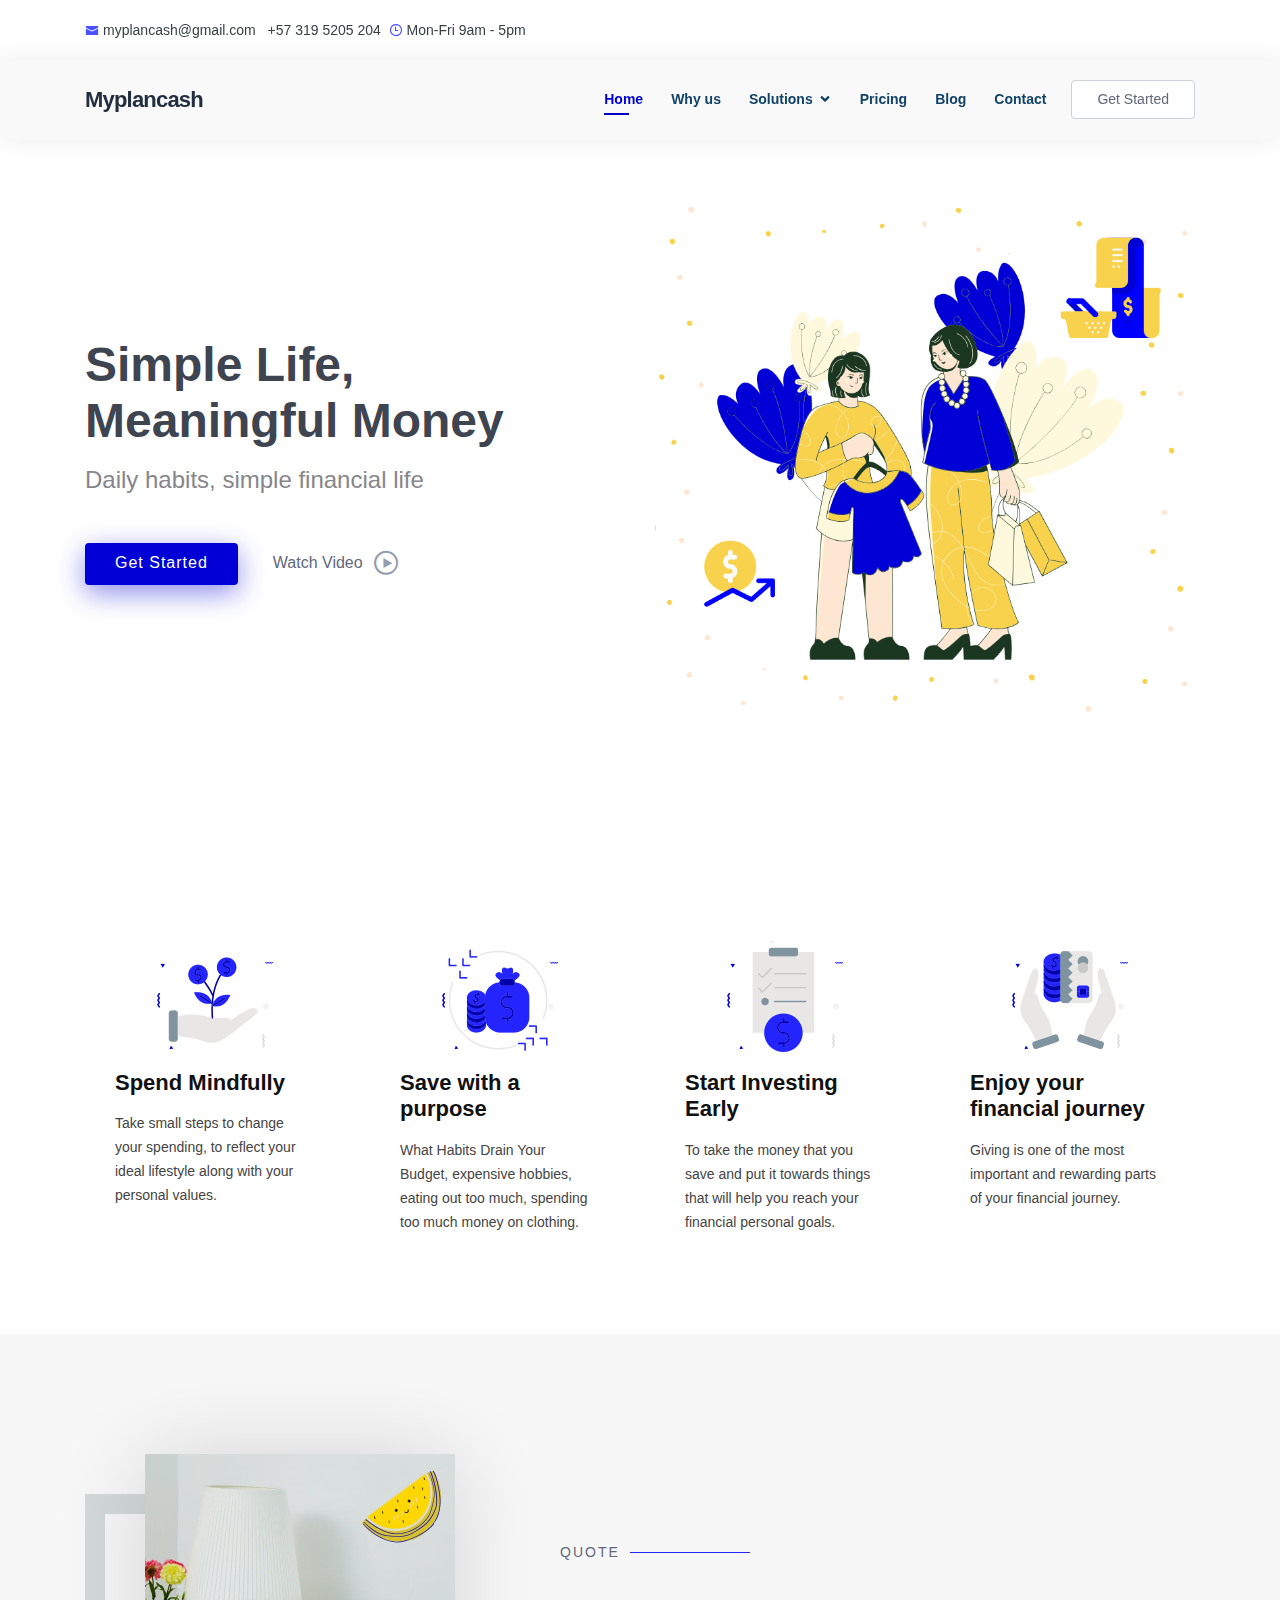
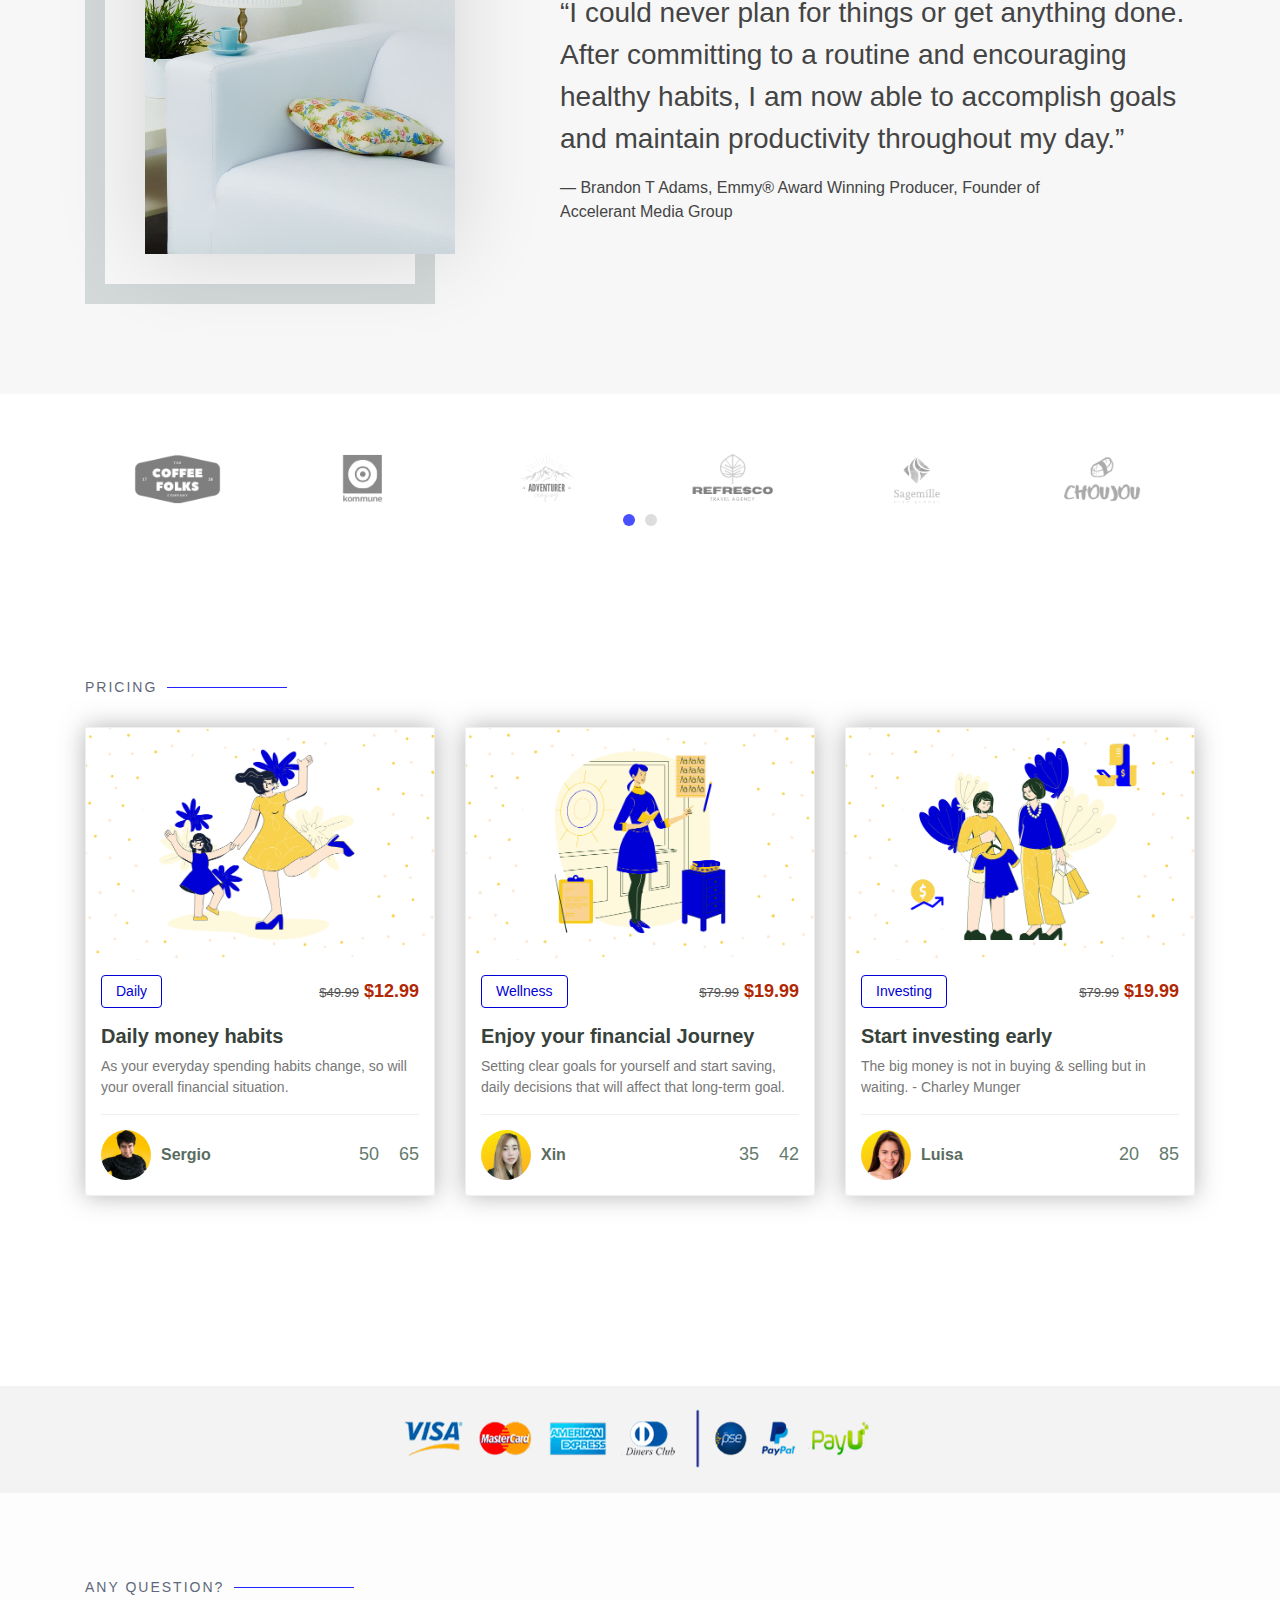
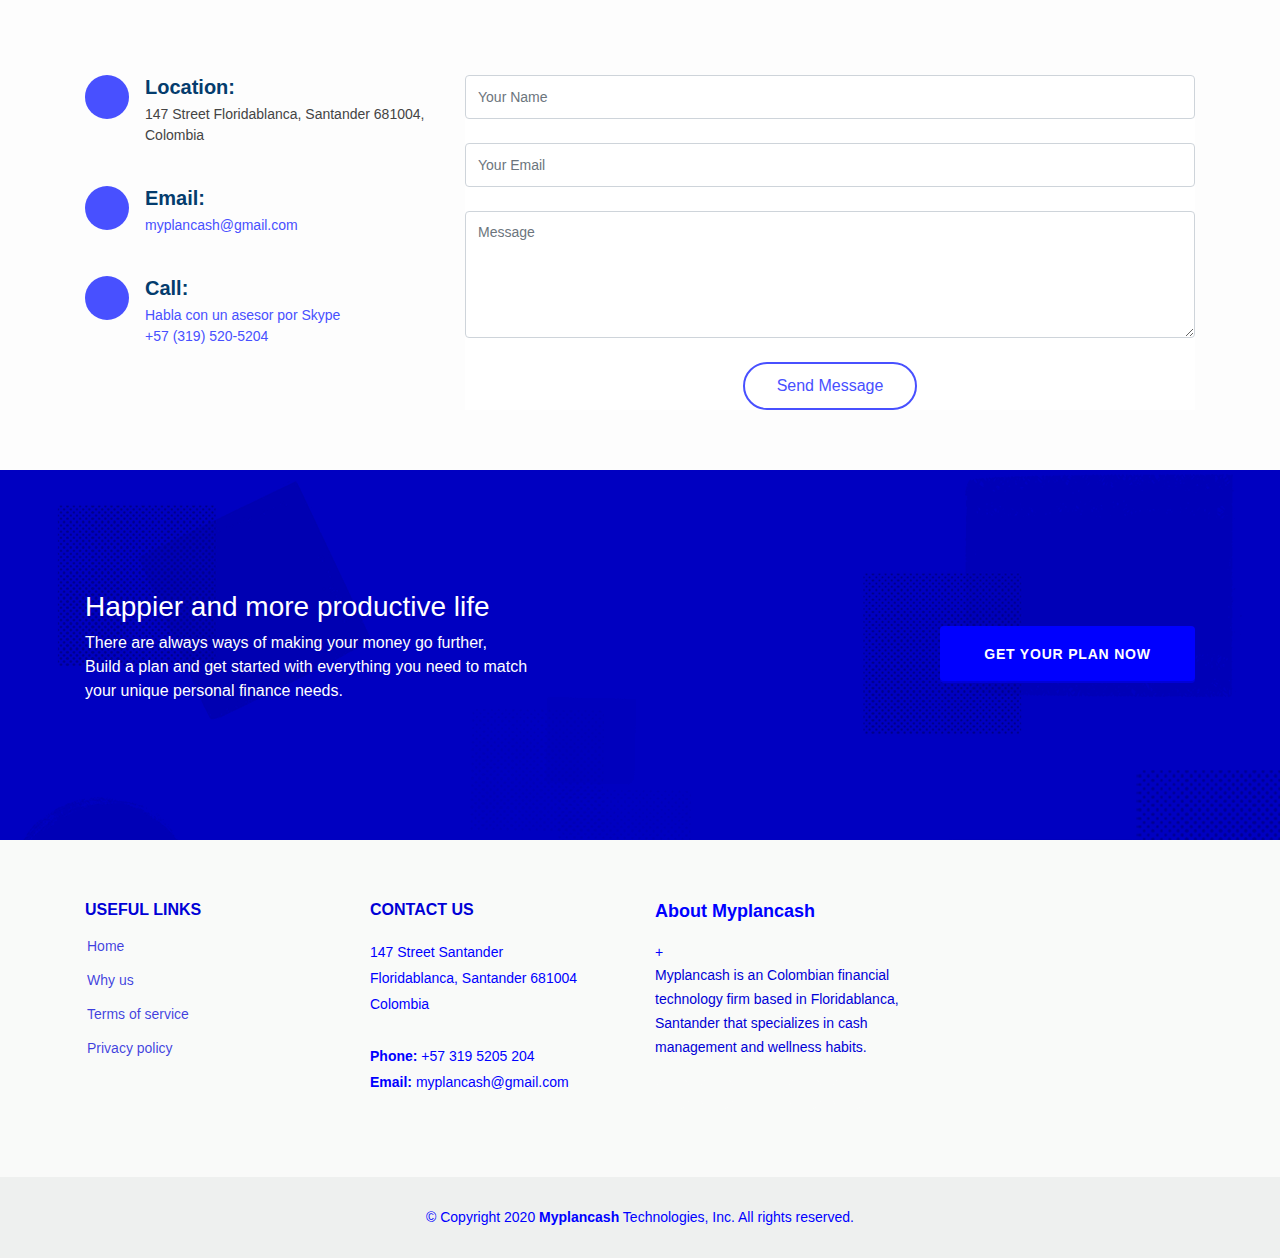
==== commit 8be69590: "little issues" ====
--- a/index.html
+++ b/index.html
@@ -90,17 +90,17 @@
           <li class="drop-down"><a href="solutions.html">Solutions</a>
             <ul>
               <li><a href="#">Cash Management Habits</a></li>
-              <li class="drop-down"><a href="#">What Really Makes Us Happy?</a>
+              <li class="drop-down"><a href="#">Everyday</a>
                 <ul>
-                  <li><a href="#">Deep Drop Down 1</a></li>
-                  <li><a href="#">Deep Drop Down 2</a></li>
-                  <li><a href="#">Deep Drop Down 3</a></li>
-                  <li><a href="#">Deep Drop Down 4</a></li>
-                  <li><a href="#">Deep Drop Down 5</a></li>
+                  <li><a href="#">Time affluence</a></li>
+                  <li><a href="#">Daily habits</a></li>
+                  <li><a href="#">Design environment</a></li>
+                  <li><a href="#">Right goals</a></li>
+                  <li><a href="#">What makes us happy</a></li>
                 </ul>
               </li>
-              <li><a href="#">Personal Money Goals</a></li>
-              <li><a href="#">Strategies into Practice</a></li>
+              <li><a href="#">Money Goals</a></li>
+              <li><a href="#">Practical strategies</a></li>
               <!-- <li><a href="#">Drop Down 4</a></li> -->
             </ul>
           </li>
@@ -115,8 +115,6 @@
         </ul>
       </nav><!-- .nav-menu -->
       <a class="get-started-btn scrollto" href="https://web.whatsapp.com/send?phone=+573195205204&amp;text=Hola%20Me%20gustaría%20conocer%20un%20poco%20mas%20de%20Myplancash%20" target="_blank" rel="noopener">Get Started</a>
-      <a href="#about" class="get-started-btn scrollto">Get Started</a>
-
     </div>
   </header><!-- End Header -->
 
@@ -169,7 +167,7 @@
           <h1>Simple Life,<br> Meaningful Money</h1>
           <h2>Daily habits, simple financial life</h2>
           <div class="d-flex">
-            <a href="#about" class="btn-get-started scrollto">Get Started</a>
+            <a href="#pricing" class="btn-get-started scrollto">Get Started</a>
             <a href="https://www.youtube.com/watch?v=jDDaplaOz7Q" class="venobox btn-watch-video" data-vbtype="video" data-autoplay="true"> Watch Video <i class="icofont-play-alt-2"></i></a>
           </div>
         </div>
@@ -330,7 +328,7 @@
   <!-- End Clients Section -->
 
     <!-- ======= Popular Courses Section ======= -->
-    <section id="popular-courses" class="courses">
+    <section id="pricing" class="courses">
       <div class="container">
 
         <div class="section-title">
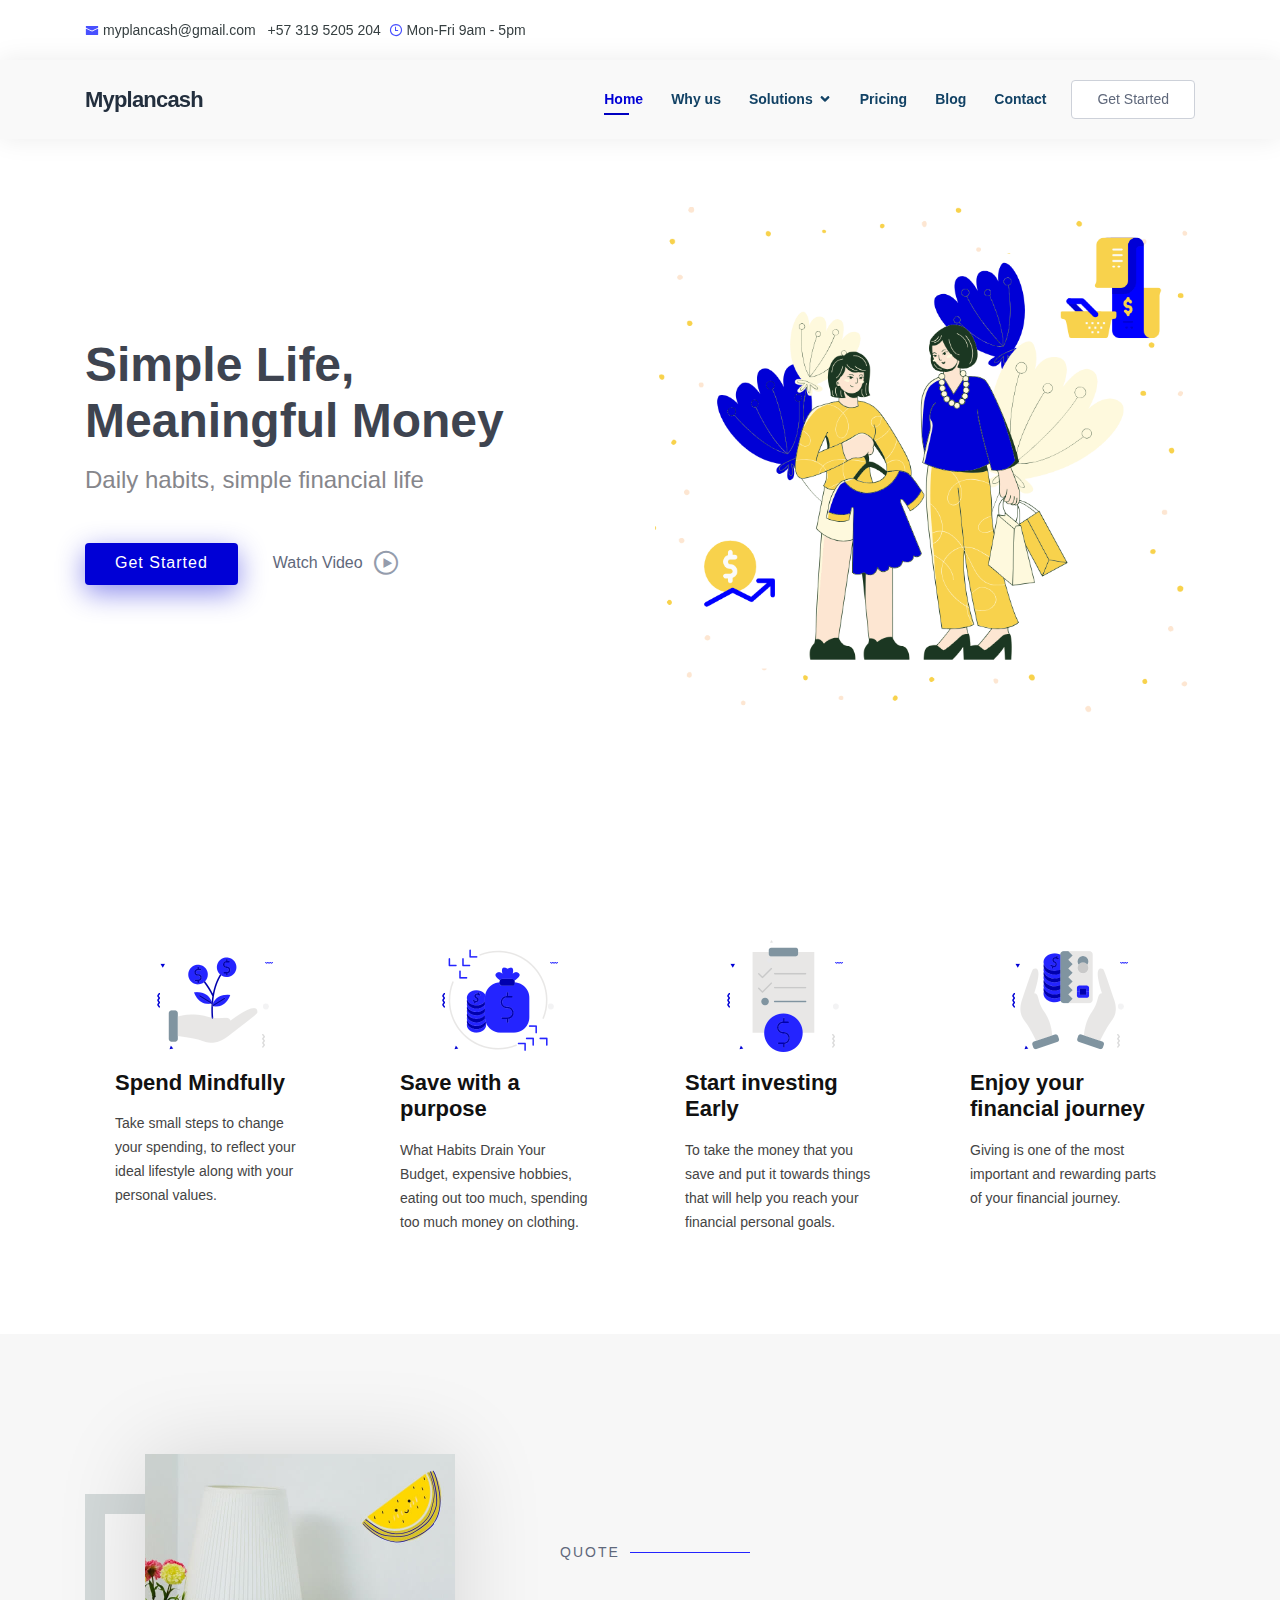
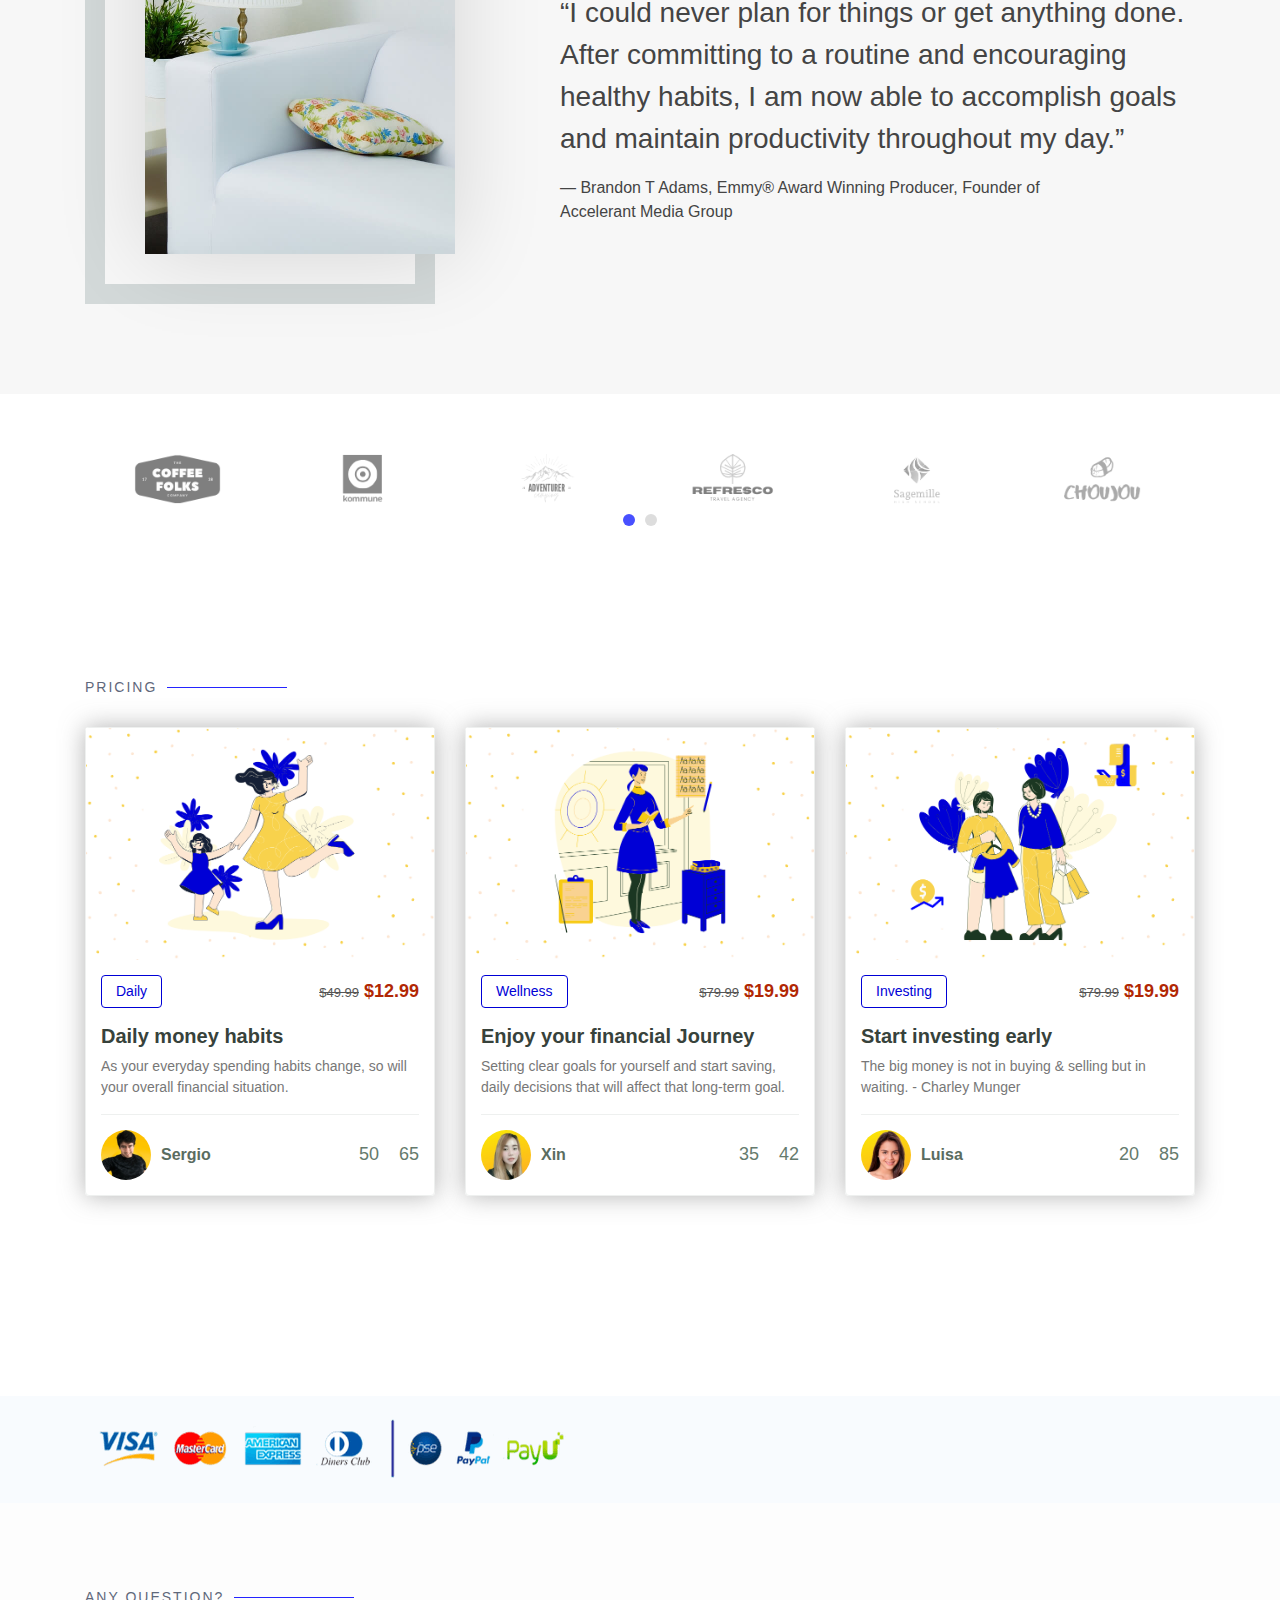
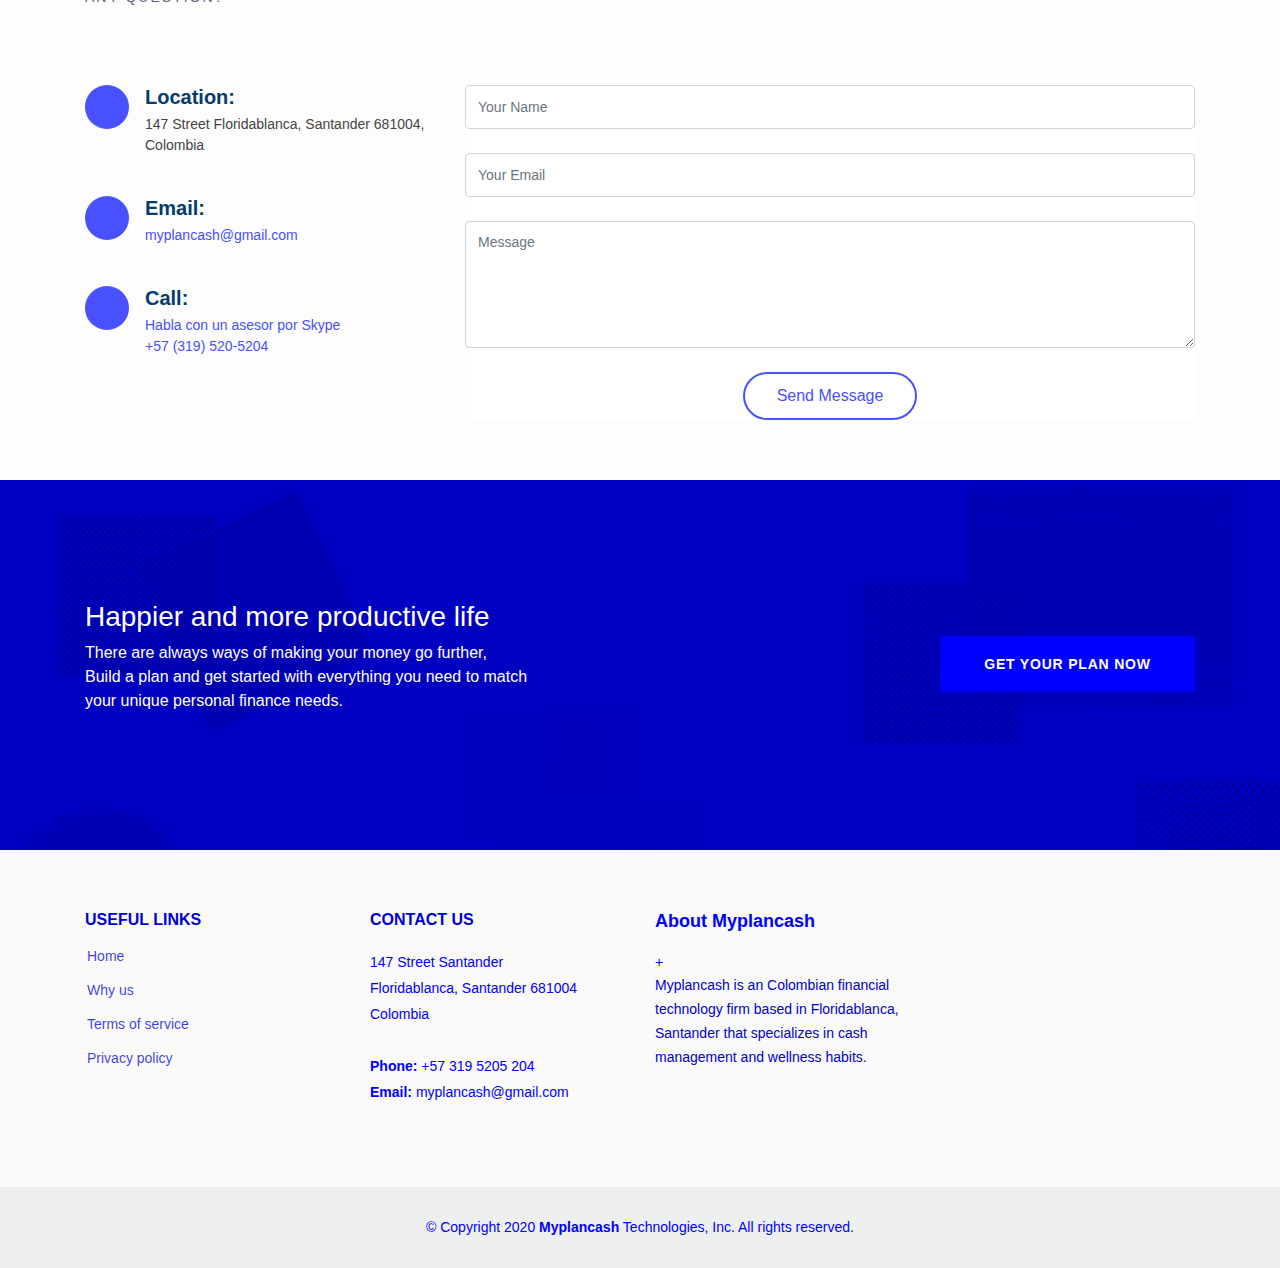
==== commit 126e9165: "remove some fonts, add a google fomr" ====
--- a/index.html
+++ b/index.html
@@ -89,7 +89,7 @@
           <li><a href="#why-us">Why us</a></li>
           <li class="drop-down"><a href="solutions.html">Solutions</a>
             <ul>
-              <li><a href="#">Cash Management Habits</a></li>
+              <li><a href="#">Cash Management</a></li>
               <li class="drop-down"><a href="#">Everyday</a>
                 <ul>
                   <li><a href="#">Time affluence</a></li>
@@ -100,7 +100,7 @@
                 </ul>
               </li>
               <li><a href="#">Money Goals</a></li>
-              <li><a href="#">Practical strategies</a></li>
+              <li><a href="#">Practical Strategies</a></li>
               <!-- <li><a href="#">Drop Down 4</a></li> -->
             </ul>
           </li>
@@ -167,7 +167,7 @@
           <h1>Simple Life,<br> Meaningful Money</h1>
           <h2>Daily habits, simple financial life</h2>
           <div class="d-flex">
-            <a href="#pricing" class="btn-get-started scrollto">Get Started</a>
+            <a href="financial.html" class="btn-get-started scrollto">Get Started</a>
             <a href="https://www.youtube.com/watch?v=jDDaplaOz7Q" class="venobox btn-watch-video" data-vbtype="video" data-autoplay="true"> Watch Video <i class="icofont-play-alt-2"></i></a>
           </div>
         </div>
@@ -227,7 +227,7 @@
                 </svg> -->
                 <!-- <i class="lni lni-travel"></i> -->
               </div>
-              <h4><a href=""><strong>Spend</strong> Mindfully</a></h4>
+              <h4><a href="">Spend Mindfully</a></h4>
               <p>Take small steps to change your spending, to reflect your ideal lifestyle along with your personal values.</p>
             </div>
           </div>
@@ -241,7 +241,7 @@
                 </svg> -->
                 <!-- <i class="lni lni-agenda"></i> -->
               </div>
-              <h4><a href=""><strong>Save</strong> with a purpose</a></h4>
+              <h4><a href="">Save with a purpose</a></h4>
               <p>What Habits Drain Your Budget, expensive hobbies, eating out too much, spending too much money on clothing.</p>
             </div>
           </div>
@@ -255,7 +255,7 @@
                 </svg> -->
                 <!-- <i class="lni lni-wallet"></i> -->
               </div>
-              <h4><a href="">Start<strong> Investing</strong> Early</a></h4>
+              <h4><a href="">Start investing Early</a></h4>
               <p>To take the money that you save and put it towards things that will help you reach your financial personal goals.</p>
             </div>
           </div>
@@ -585,9 +585,7 @@
         <div class="col-lg-3 cta-btn-container text-center">
           <!-- <a href="javascript:;" onclick="ml_account('webforms', '2068672', 'q9e9y9', 'show')" class="cta-btn align-middle">
             Sign up now</a> -->
-          <button class="cta-btn align-middle" onclick="ml_account('webforms', '2079470', 'p2a0z5', 'show')">
-            Get your plan Now
-          </button>
+          <a href="financial.html" class="cta-btn align-middle">Get your plan Now</a>
         </div>
       </div>
 
--- a/assets/css/style.css
+++ b/assets/css/style.css
@@ -1 +1,2543 @@
-``` @font-face{font-family:hk_groteskbold;src:url(https://myplancash.github.io/Mytest/css/fonts/hkgrotesk-bold.eot);src:url(hkgrotesk-bold.eot?#iefix) format('embedded-opentype'),url(https://myplancash.github.io/Mytest/css/fonts/hkgrotesk-bold.woff2) format('woff2'),url(https://myplancash.github.io/Mytest/css/fonts/hkgrotesk-bold.woff) format('woff');font-weight:400;font-style:normal;font-display:fallback}@font-face{font-family:hkgrotesk-bolditalic;src:url(https://myplancash.github.io/Mytest/css/fonts/hkgrotesk-bolditalic.eot);src:url(hkgrotesk-bolditalic.eot?#iefix) format('embedded-opentype'),url(https://myplancash.github.io/Mytest/css/fonts/hkgrotesk-bolditalic.woff2) format('woff2'),url(https://myplancash.github.io/Mytest/css/fonts/hkgrotesk-bolditalic.woff) format('woff');font-weight:400;font-style:normal;font-display:fallback}@font-face{font-family:hk_groteskitalic;src:url(https://myplancash.github.io/Mytest/css/fonts/hkgrotesk-italic.eot);src:url(hkgrotesk-italic.eot?#iefix) format('embedded-opentype'),url(https://myplancash.github.io/Mytest/css/fonts/hkgrotesk-italic.woff2) format('woff2'),url(https://myplancash.github.io/Mytest/css/fonts/hkgrotesk-italic.woff) format('woff');font-weight:400;font-style:normal;font-display:fallback}@font-face{font-family:hk_grotesklight;src:url(https://myplancash.github.io/Mytest/css/fonts/hkgrotesk-light.eot);src:url(hkgrotesk-light.eot?#iefix) format('embedded-opentype'),url(https://myplancash.github.io/Mytest/css/fonts/hkgrotesk-light.woff2) format('woff2'),url(https://myplancash.github.io/Mytest/css/fonts/hkgrotesk-light.woff) format('woff');font-weight:400;font-style:normal;font-display:fallback}@font-face{font-family:hk_grotesklight_italic;src:url(hkgrotesk-lightitalic.eot);src:url(hkgrotesk-lightitalic.eot?#iefix) format('embedded-opentype'),url(hkgrotesk-lightitalic.woff2) format('woff2'),url(hkgrotesk-lightitalic.woff) format('woff');font-weight:400;font-style:normal;font-display:fallback}@font-face{font-family:hk_grotesklight_italic;src:url(https://myplancash.github.io/Mytest/css/fonts/hkgrotesk-lightitalic.eot);src:url(hkgrotesk-lightitalic.eot?#iefix) format('embedded-opentype'),url(https://myplancash.github.io/Mytest/css/fonts/hkgrotesk-lightitalic.woff2) format('woff2'),url(https://myplancash.github.io/Mytest/css/fonts/hkgrotesk-lightitalic.woff) format('woff');font-weight:400;font-style:normal;font-display:fallback}@font-face{font-family:hk_groteskmedium;src:url(hkgrotesk-medium.eot);src:url(hkgrotesk-medium.eot?#iefix) format('embedded-opentype'),url(hkgrotesk-medium.woff2) format('woff2'),url(hkgrotesk-medium.woff) format('woff');font-weight:400;font-style:normal;font-display:fallback}@font-face{font-family:hk_groteskmedium;src:url(https://myplancash.github.io/Mytest/css/fonts/hkgrotesk-medium.eot);src:url(hkgrotesk-medium.eot?#iefix) format('embedded-opentype'),url(https://myplancash.github.io/Mytest/css/fonts/hkgrotesk-medium.woff2) format('woff2'),url(https://myplancash.github.io/Mytest/css/fonts/hkgrotesk-medium.woff) format('woff');font-weight:400;font-style:normal;font-display:fallback}@font-face{font-family:hk_groteskmedium_italic;src:url(hkgrotesk-mediumitalic.eot);src:url(hkgrotesk-mediumitalic.eot?#iefix) format('embedded-opentype'),url(hkgrotesk-mediumitalic.woff2) format('woff2'),url(hkgrotesk-mediumitalic.woff) format('woff');font-weight:400;font-style:normal;font-display:fallback}@font-face{font-family:hk_groteskmedium_italic;src:url(https://myplancash.github.io/Mytest/css/fonts/hkgrotesk-mediumitalic.eot);src:url(hkgrotesk-mediumitalic.eot?#iefix) format('embedded-opentype'),url(https://myplancash.github.io/Mytest/css/fonts/hkgrotesk-mediumitalic.woff2) format('woff2'),url(https://myplancash.github.io/Mytest/css/fonts/hkgrotesk-mediumitalic.woff) format('woff');font-weight:400;font-style:normal;font-display:fallback}@font-face{font-family:hk_groteskregular;src:url(hkgrotesk-regular.eot);src:url(hkgrotesk-regular.eot?#iefix) format('embedded-opentype'),url(hkgrotesk-regular.woff2) format('woff2'),url(hkgrotesk-regular.woff) format('woff');font-weight:400;font-style:normal;font-display:fallback}@font-face{font-family:hk_groteskregular;src:url(https://myplancash.github.io/Mytest/css/fonts/hkgrotesk-regular.eot);src:url(hkgrotesk-regular.eot?#iefix) format('embedded-opentype'),url(https://myplancash.github.io/Mytest/css/fonts/hkgrotesk-regular.woff2) format('woff2'),url(https://myplancash.github.io/Mytest/css/fonts/hkgrotesk-regular.woff) format('woff');font-weight:400;font-style:normal;font-display:fallback}@font-face{font-family:hk_grotesksemibold;src:url(hkgrotesk-semibold.eot);src:url(hkgrotesk-semibold.eot?#iefix) format('embedded-opentype'),url(hkgrotesk-semibold.woff2) format('woff2'),url(hkgrotesk-semibold.woff) format('woff');font-weight:400;font-style:normal;font-display:fallback}@font-face{font-family:hk_grotesksemibold;src:url(https://myplancash.github.io/Mytest/css/fonts/hkgrotesk-semibold.eot);src:url(hkgrotesk-semibold.eot?#iefix) format('embedded-opentype'),url(https://myplancash.github.io/Mytest/css/fonts/hkgrotesk-semibold.woff2) format('woff2'),url(https://myplancash.github.io/Mytest/css/fonts/hkgrotesk-semibold.woff) format('woff');font-weight:400;font-style:normal;font-display:fallback}@font-face{font-family:hk_grotesksemibold_italic;src:url(hkgrotesk-semibolditalic.eot);src:url(hkgrotesk-semibolditalic.eot?#iefix) format('embedded-opentype'),url(hkgrotesk-semibolditalic.woff2) format('woff2'),url(hkgrotesk-semibolditalic.woff) format('woff');font-weight:400;font-style:normal;font-display:fallback}@font-face{font-family:hk_grotesksemibold_italic;src:url(https://myplancash.github.io/Mytest/css/fonts/hkgrotesk-semibolditalic.eot);src:url(hkgrotesk-semibolditalic.eot?#iefix) format('embedded-opentype'),url(https://myplancash.github.io/Mytest/css/fonts/hkgrotesk-semibolditalic.woff2) format('woff2'),url(https://myplancash.github.io/Mytest/css/fonts/hkgrotesk-semibolditalic.woff) format('woff');font-weight:400;font-style:normal;font-display:fallback}body{font-family:"Open Sans",sans-serif;color:#444;box-sizing:border-box;-moz-osx-font-smoothing:grayscale;text-rendering:optimizeLegibility;-moz-osx-font-smoothing:grayscale;-webkit-font-smoothing:antialiased;max-width:100%;overflow-x:hidden;display:flex;flex-direction:column;min-height:100vh;font-family:hk_groteskregular,Arial,sans-serif;font-weight:400;font-style:normal;-webkit-font-smoothing:antialiased;-webkit-tap-highlight-color:rgba(0,0,0,.3)}a{color:#4850ff;text-rendering:optimizeLegibility}a:hover{color:#2b99f8;text-decoration:none}h1,h2,h3,h4,h5,h6{font-family:Raleway,sans-serif;font-family:hk_groteskbold,Arial,sans-serif;font-weight:400;font-style:normal;text-rendering:optimizeLegibility}@media screen and (max-width:768px){[data-aos-delay]{transition-delay:0!important}}#topbar{height:60px;font-size:14px;transition:all .5s;overflow:hidden;color:#363f41}#topbar.topbar-scrolled{top:-60px}#topbar .contact-info ul{padding:0;margin:0;list-style:none}#topbar .contact-info li{display:inline-block;padding:0}#topbar .contact-info li+li{margin-left:18px}#topbar .contact-info a{color:#363f41;transition:.3s}#topbar .contact-info a:hover{color:#1d2122}#topbar .contact-info i{color:#4850ff;padding-right:4px}#topbar .cta{background:0 0}#topbar .cta a{background:#00f;color:#fff;padding:6px 24px 8px 24px;display:inline-block;transition:.5s;margin:10px;border-radius:50px;font-size:1.4rem;cursor:pointer;border-radius:4px;text-align:center;font-weight:600;line-height:1.28571429;letter-spacing:.8px;font-size:.875rem;text-transform:uppercase;text-decoration:none}#topbar .cta a:hover{color:#fff;background:#0000b6}#header{background:#f9f9f9;box-shadow:0 0 25px 0 rgba(0,0,0,.08);transition:box-shadow 250ms ease-in-out;transition:all .5s;z-index:997;padding:15px 0;top:60px;text-rendering:optimizeLegibility}#header.header-scrolled{top:0;background:#fff}#header .logo{font-size:22px;line-height:1.158;letter-spacing:-.8px;margin:0;padding:0;font-weight:700}#header .logo a{color:#232f3e}#header .logo img{max-height:40px}@media (max-width:992px){#header{padding:15px 0;background:0 0;height:70px;background-color:#fff;border-bottom:1px solid #ebeaeb;z-index:1000;top:0;position:fixed}#header .logo{font-size:28px}}.header-inner-pages{background:rgba(5,87,158,.9)!important}.topbar-inner-pages{background:rgba(6,98,178,.9)!important}.nav-menu ul{margin:0;padding:0;list-style:none;text-rendering:optimizeLegibility}.nav-menu>ul{display:flex}.nav-menu>ul>li{position:relative;white-space:nowrap;padding:14px 0 14px 28px}.nav-menu a{display:block;position:relative;color:#124265;transition:.3s;font-weight:600;font-size:14px;font-family:"Open Sans",sans-serif}.nav-menu>ul>li>a:before{content:"";position:absolute;width:0;height:2px;bottom:-5px;left:0;background-color:#0000c1;visibility:hidden;width:0;transition:all .3s ease-in-out 0s}.nav-menu .active>a:before,.nav-menu a:hover:before,.nav-menu li:hover>a:before{visibility:visible;width:25px}.nav-menu .active>a,.nav-menu a:hover,.nav-menu li:hover>a{color:#0000d6}.nav-menu .drop-down ul{display:block;position:absolute;left:28px;top:calc(100% + 30px);z-index:99;opacity:0;visibility:hidden;padding:10px 0;background:#fff;box-shadow:0 0 30px rgba(127,137,161,.25);transition:.3s;border-radius:5px}.nav-menu .drop-down:hover>ul{opacity:1;top:100%;visibility:visible}.nav-menu .drop-down li{min-width:180px;position:relative}.nav-menu .drop-down ul a{padding:10px 20px;font-size:14px;font-weight:500;text-transform:none;color:#124265}.nav-menu .drop-down ul .active>a,.nav-menu .drop-down ul a:hover,.nav-menu .drop-down ul li:hover>a{color:#2487ce}.nav-menu .drop-down>a:after{content:"\ea99";font-family:IcoFont;padding-left:5px}.nav-menu .drop-down .drop-down ul{top:0;left:calc(100% - 30px)}.nav-menu .drop-down .drop-down:hover>ul{opacity:1;top:0;left:100%}.nav-menu .drop-down .drop-down>a{padding-right:35px}.nav-menu .drop-down .drop-down>a:after{content:"\eaa0";font-family:IcoFont;position:absolute;right:15px}@media (max-width:1366px){.nav-menu .drop-down .drop-down ul{left:-90%}.nav-menu .drop-down .drop-down:hover>ul{left:-100%}.nav-menu .drop-down .drop-down>a:after{content:"\ea9d"}}#services .service-btn{border-radius:5px;padding:10px 30px 11px 30px;white-space:nowrap;transition:.3s;font-size:16px;font-weight:600;display:inline-block;background:#00f;color:#fff}#services .service-btn:hover{color:#fff;background:#0000b6}#services h2{font-size:56px;line-height:1.07143;font-weight:600;letter-spacing:-.005em;margin-top:6px;color:#1d1d1f;font-family:hk_groteskbold,Arial,sans-serif;font-weight:400;font-style:normal;text-rendering:optimizeLegibility}#services h3{font-size:28px;line-height:1.10722;font-weight:400;letter-spacing:.004em;font-family:hk_groteskbold,Arial,sans-serif;font-weight:400;font-style:normal;text-rendering:optimizeLegibility}#services p{margin-top:.4em;color:#86868b;font-family:hk_groteskregular,Arial,sans-serif;font-weight:400;font-style:normal;text-rendering:optimizeLegibility}@media (max-width:992px){.service-btn{margin:0 48px 0 0;padding:6px 18px}}.get-started-btn{margin-left:25px;background:#fff;color:#5f687b;border-radius:4px;padding:8px 25px;white-space:nowrap;transition:.3s;font-size:14px;display:inline-block;border:1px solid #cdd1d9}.get-started-btn:hover{background:#2424ff;color:#fff;border-color:#2424ff}@media (max-width:768px){.get-started-btn{margin:0 48px 0 0;padding:6px 18px}}.mobile-nav-toggle{position:fixed;right:15px;top:15px;z-index:9998;border:0;background:0 0;font-size:24px;transition:all .4s;outline:0!important;line-height:1;cursor:pointer;text-align:right}.mobile-nav-toggle i{color:#232f3e}.mobile-nav{position:fixed;top:55px;right:15px;bottom:15px;left:15px;z-index:9999;overflow-y:auto;background:#fff;transition:ease-in-out .2s;opacity:0;visibility:hidden;border-radius:10px;padding:10px 0}.mobile-nav *{margin:0;padding:0;list-style:none}.mobile-nav a{display:block;position:relative;color:#4850ff;padding:10px 20px;font-weight:500;outline:0}.mobile-nav .active>a,.mobile-nav a:hover,.mobile-nav li:hover>a{color:#0000d6;text-decoration:none}.mobile-nav .drop-down>a:after{content:"\ea99";font-family:IcoFont;padding-left:10px;position:absolute;right:15px}.mobile-nav .active.drop-down>a:after{content:"\eaa1"}.mobile-nav .drop-down>a{padding-right:35px}.mobile-nav .drop-down ul{display:none;overflow:hidden}.mobile-nav .drop-down li{padding-left:20px}.mobile-nav-overly{width:100%;height:100%;z-index:9997;top:0;left:0;position:fixed;background:rgba(128,148,160,.6);overflow:hidden;display:none;transition:ease-in-out .2s}.mobile-nav-active{overflow:hidden}.mobile-nav-active .mobile-nav{opacity:1;visibility:visible}.mobile-nav-active .mobile-nav-toggle i{color:#fff}#hero{width:100%;height:100vh;background:#fff;padding-top:82px;text-rendering:optimizeLegibility}#hero h1{margin:0;font-size:48px;font-weight:700;line-height:56px;color:#3e4450}#hero h2{color:#86868b;margin:.7em 0 2em 0;font-size:24px}#hero .btn-get-started{font-family:Raleway,sans-serif;font-weight:500;font-size:16px;letter-spacing:1px;display:inline-block;padding:8px 30px 10px 30px;border-radius:4px;transition:.5s;color:#fff;background:#0000d6;box-shadow:0 8px 28px rgba(0,0,214,.45)}#hero .btn-get-started:hover{background:#2424ff;box-shadow:0 8px 28px rgba(36,36,255,.45)}#hero .btn-watch-video{font-size:16px;display:inline-block;padding:8px 35px 8px 25px;transition:.5s;margin-left:10px;color:#5f687b;position:relative}#hero .btn-watch-video i{color:#949cac;font-size:24px;position:absolute;right:0;top:8px}#hero .btn-watch-video:hover i{color:#0000d6}#hero .animated{animation:up-down 2s ease-in-out infinite alternate-reverse both}@media (max-width:991px){#hero{height:100vh}#hero .animated{-webkit-animation:none;animation:none}#hero .hero-img{text-align:center}#hero .hero-img img{width:50%}}@media (max-width:768px){#hero h1{font-size:28px;line-height:36px}#hero h2{font-size:18px;line-height:24px;margin-bottom:30px}#hero .hero-img img{width:70%}}@media (max-width:575px){#hero .hero-img img{width:80%}}@-webkit-keyframes up-down{0%{transform:translateY(10px)}100%{transform:translateY(-10px)}}@keyframes up-down{0%{transform:translateY(10px)}100%{transform:translateY(-10px)}}.solution h2{color:#858ea1;margin:10px 0 30px 0;font-size:56px;line-height:1.07143;font-weight:600;letter-spacing:-.005em;font-family:hk_groteskbold,Arial,sans-serif;font-weight:400;font-style:normal}section{padding:60px 0;overflow:hidden}.section-bg{background-color:#f9f9fa}.section-title{padding:30px 0;position:relative}.section-title p{margin:0;margin:0;font-size:36px;font-weight:700;color:#37423b}.section-title h2{font-size:14px;font-weight:500;text-transform:uppercase;margin:0 0 5px 0;line-height:1px;padding:0;color:#5f687b;position:relative;z-index:2;letter-spacing:2px}.section-title h2::after{content:"";width:120px;height:1px;display:inline-block;background:#2424ff;margin:4px 10px}.section-title span{position:absolute;top:30px;color:#f0f1f3;left:0;right:0;z-index:1;font-weight:700;font-size:52px;text-transform:uppercase;line-height:0}.section-title p{margin-bottom:0;position:relative;z-index:2}@media (max-width:575px){.section-title span{font-size:38px}}.icon-boxes{padding-top:0}.icon-boxes .icon-box{padding:40px 30px;position:relative;overflow:hidden;background:#fff;transition:all .3s ease-in-out;border-radius:10px;font-family:hk_groteskregular,Arial,sans-serif;font-weight:400;font-style:normal}.icon-boxes .icon{margin:0 auto 20px auto;text-align:center;margin:0 auto;width:120px;height:120px;display:flex;align-items:center;justify-content:center;transition:ease-in-out .3s;position:relative}.icon-boxes .icon i{font-size:36px;line-height:1;transition:.5s;position:relative}.icon-boxes .icon-box .icon svg{position:absolute;top:0;left:0}.icon-boxes .icon-box .icon svg path{transition:.5s;fill:#f5f5f5}.icon-boxes .title{font-weight:700;margin-bottom:15px;font-size:18px}.icon-boxes .title a{color:#05579e}.icon-boxes .description{font-size:15px;line-height:28px;margin-bottom:0;color:#777}.icon-boxes .icon-box h4{font-weight:600;margin:10px 0 15px 0;font-size:22px}.icon-boxes .icon-box h4 a{color:#111;transition:ease-in-out .3s}.icon-boxes .icon-box p{line-height:24px;font-size:14px;margin-bottom:0}.icon-boxes .icon-box:hover{border-color:#fff;box-shadow:0 0 35px 0 rgba(18,66,101,.08)}.clients .owl-item{display:flex;justify-content:center;align-items:center;padding:0 20px}.clients .owl-item img{width:60%;opacity:.5;transition:ease-in-out .3s;-webkit-filter:grayscale(100%);filter:grayscale(100%)}.clients .owl-item img:hover{opacity:1}.clients .owl-dots,.clients .owl-nav{margin-top:5px;text-align:center}.clients .owl-dot{display:inline-block;margin:0 5px;width:12px;height:12px;border-radius:50%;background-color:#ddd!important}.clients .owl-dot.active{background-color:#4850ff!important}.why-us{background:#fff;padding-bottom:0 0 1.5rem 0;border-bottom:none;justify-content:center;margin:auto;position:relative}.why-us .content{padding:60px 100px 0 100px}.why-us .content h2{font-size:56px;line-height:1.07143;font-weight:600;letter-spacing:-.005em;margin-top:6px;color:#1d1d1f;font-family:hk_groteskbold,Arial,sans-serif;font-weight:400;font-style:normal}.why-us .content h3{font-size:28px;line-height:1.10722;font-weight:400;letter-spacing:.004em;font-family:hk_groteskbold,Arial,sans-serif;font-weight:400;font-style:normal}.why-us .content p{margin-top:.4em;color:#86868b;font-family:hk_groteskregular,Arial,sans-serif;font-weight:400;font-style:normal}.why-us .content h4{font-size:20px;font-weight:700;margin-top:5px}.why-us .video-box{background-size:cover;background-repeat:no-repeat;background-position:center center;min-height:400px;position:relative;max-width:870px;width:100%;vertical-align:baseline}.why-us .accordion-list{padding:0 100px 60px 100px}.why-us .accordion-list ul{padding:0;list-style:none}.why-us .accordion-list li+li{margin-top:15px}.why-us .accordion-list li{padding:20px;background:#fff;border-radius:4px}.why-us .accordion-list a{display:block;position:relative;font-size:16px;line-height:24px;font-weight:500;padding-right:30px;outline:0}.why-us .accordion-list span{color:#4850ff;font-weight:600;font-size:18px;padding-right:10px}.why-us .accordion-list i{font-size:24px;position:absolute;right:0;top:0}.why-us .accordion-list p{margin-bottom:0;padding:10px 0 0 0}.why-us .accordion-list .icon-show{display:none}.why-us .accordion-list a.collapsed{color:#343a40}.why-us .accordion-list a.collapsed:hover{color:#4850ff}.why-us .accordion-list a.collapsed .icon-show{display:inline-block}.why-us .accordion-list a.collapsed .icon-close{display:none}.why-us .play-btn{width:94px;height:94px;background:radial-gradient(#00f 50%,rgba(0,0,255,.4) 52%);border-radius:50%;display:block;position:absolute;left:calc(50% - 47px);top:calc(50% - 47px);overflow:hidden}.why-us .play-btn::after{content:'';position:absolute;left:50%;top:50%;transform:translateX(-40%) translateY(-50%);width:0;height:0;border-top:10px solid transparent;border-bottom:10px solid transparent;border-left:15px solid #fff;z-index:100;transition:all .4s cubic-bezier(.55,.055,.675,.19)}.why-us .play-btn::before{content:'';position:absolute;width:120px;height:120px;-webkit-animation-delay:0s;animation-delay:0s;-webkit-animation:pulsate-btn 2s;animation:pulsate-btn 2s;-webkit-animation-direction:forwards;animation-direction:forwards;-webkit-animation-iteration-count:infinite;animation-iteration-count:infinite;-webkit-animation-timing-function:steps;animation-timing-function:steps;opacity:1;border-radius:50%;border:5px solid rgba(0,0,255,.7);top:-15%;left:-15%;background:rgba(198,16,0,0)}.why-us .play-btn:hover::after{border-left:15px solid #4850ff;transform:scale(20)}.why-us .play-btn:hover::before{content:'';position:absolute;left:50%;top:50%;transform:translateX(-40%) translateY(-50%);width:0;height:0;border:none;border-top:10px solid transparent;border-bottom:10px solid transparent;border-left:15px solid #fff;z-index:200;-webkit-animation:none;animation:none;border-radius:0}@media (max-width:1024px){.why-us .accordion-list,.why-us .content{padding-left:0;padding-right:0}}@media (max-width:992px){.why-us .content{padding-top:30px}.why-us .accordion-list{padding-bottom:30px}}@-webkit-keyframes pulsate-btn{0%{transform:scale(.6,.6);opacity:1}100%{transform:scale(1,1);opacity:0}}@keyframes pulsate-btn{0%{transform:scale(.6,.6);opacity:1}100%{transform:scale(1,1);opacity:0}}.cta{padding:120px 0;background-image:url(../img/cta-bga.png);background-size:1300px 700px;background-repeat:repeat;background-color:#0000c1;display:flex;align-items:center;height:370px;text-align:center}.cta h3{color:#fff;font-size:28px;font-weight:700;font-family:hk_groteskbold,Arial,sans-serif;font-weight:400;font-style:normal}.cta p{color:#fff;font-family:hk_groteskregular,Arial,sans-serif;font-weight:400;font-style:normal}.link:link,.link:visited,a:link,a:visited{text-decoration:none}.cta .cta-btn{cursor:pointer;display:inline-block;text-align:center;font-size:17px;line-height:1.17648;font-weight:400;letter-spacing:-.022em;min-width:28px;padding:19px 30px 20px;background:#00f;color:#fff;border-radius:4px;font-weight:700;font-size:.875rem;line-height:1.28571429;letter-spacing:.8px;text-transform:uppercase;padding:19px 40px 20px;border:0;-webkit-box-shadow:0 -2px 0 rgba(0,0,0,.15) inset;-moz-box-shadow:0 -2px 0 rgba(0,0,0,.15) inset;box-shadow:0 -2px 0 rgba(0,0,0,.15) inset;border-radius:4px;text-decoration:none;display:inline-block;width:100%}.cta .cta-btn:hover{background:#2424ff;box-shadow:inset 0 0 0 2px #2424ff;text-decoration:none}@media (max-width:1024px){.cta{background-attachment:scroll}}@media (min-width:769px){.cta .cta-btn-container{display:flex;align-items:center;justify-content:flex-end}}.pricing{background-color:#f9f9f9}.pricing .box{padding:40px 20px;text-align:center;border-radius:8px;position:relative;overflow:hidden;background:#fefefe;box-shadow:0 5px 90px 0 rgba(110,123,131,.1);transition:all .3s ease-in-out}.pricing .box:hover{border-color:#fff;box-shadow:0 0 35px 0 rgba(0,0,0,.08)}.pricing .box h3{font-weight:400;padding:15px;margin-top:15px;font-size:18px;font-weight:600;color:#282828;font-family:hk_groteskbold,Arial,sans-serif;font-weight:400;font-style:normal}.pricing .box h4{font-size:42px;color:#1400c6;font-weight:500;margin-bottom:20px;font-family:hk_groteskregular,Arial,sans-serif;font-weight:400;font-style:normal}.pricing .box h4 sup{font-size:20px;top:-15px;left:-3px}.pricing .box h4 span{color:#bababa;font-size:16px;font-weight:300}.pricing .box ul{padding:20px 0;list-style:none;color:#282828;text-align:center;line-height:20px;font-size:14px}.pricing .box ul li{padding-bottom:16px}.pricing .box ul i{color:#1400c6;font-size:18px;padding-right:4px}.pricing .box ul .na{color:#ccc;text-decoration:line-through}.pricing .box .btn-wrap{padding:15px;text-align:center}.pricing .box .btn-buy{display:inline-block;padding:10px 40px 12px 40px;border-radius:50px;border:2px solid #1400c6;color:#1400c6;font-size:14px;font-weight:400;font-family:Raleway,sans-serif;font-weight:600;transition:.3s}.pricing .box .btn-buy:hover{background:#1400c6;color:#fff}.pricing .recommended{border-color:#1400c6}.pricing .recommended .btn-buy{background:#1400c6;color:#fff}.pricing .recommended .btn-buy:hover{background:#00f;border-color:#00f}.pricing .recommended-badge{position:absolute;top:20px;left:50%;transform:translateX(-50%);z-index:1;font-size:13px;padding:3px 25px 6px 25px;background:#ecf6fe;color:#1400c6;border-radius:50px}.pricing li{text-align:left}.contact{position:relative;background:#f7f7f7}.contact:before{content:"";background:rgba(255,255,255,.7);position:absolute;bottom:0;top:0;left:0;right:0}.contact .container{position:relative}.contact .info{width:100%}.contact .info i{font-size:20px;background:#4850ff;color:#fff;float:left;width:44px;height:44px;display:flex;justify-content:center;align-items:center;border-radius:50px;transition:all .3s ease-in-out}.contact .info h4{padding:0 0 0 60px;font-size:20px;font-weight:700;margin-bottom:5px;color:#043c6d}.contact .info p{padding:0 0 0 60px;margin-bottom:0;font-size:14px;color:#444}.contact .info .email,.contact .info .phone{margin-top:40px}.contact .php-email-form{width:100%;background:#fff}.contact .php-email-form .form-group{padding-bottom:8px}.contact .php-email-form .validate{display:none;color:red;margin:0 0 15px 0;font-weight:400;font-size:13px}.contact .php-email-form .error-message{display:none;color:#fff;background:#ed3c0d;text-align:center;padding:15px;font-weight:600}.contact .php-email-form .sent-message{display:none;color:#fff;background:#18d26e;text-align:center;padding:15px;font-weight:600}.contact .php-email-form .loading{display:none;background:#fff;text-align:center;padding:15px}.contact .php-email-form .loading:before{content:"";display:inline-block;border-radius:50%;width:24px;height:24px;margin:0 10px -6px 0;border:3px solid #18d26e;border-top-color:#eee;-webkit-animation:animate-loading 1s linear infinite;animation:animate-loading 1s linear infinite}.contact .php-email-form input,.contact .php-email-form textarea{border-radius:4px;box-shadow:none;font-size:14px}.contact .php-email-form input{height:44px}.contact .php-email-form textarea{padding:10px 12px}.contact .php-email-form button[type=submit]{border:0;padding:10px 32px;color:#4850ff;transition:.4s;border-radius:50px;border:2px solid #4850ff;background:#fff}.contact .php-email-form button[type=submit]:hover{background:#4850ff;color:#fff}@-webkit-keyframes animate-loading{0%{transform:rotate(0)}100%{transform:rotate(360deg)}}@keyframes animate-loading{0%{transform:rotate(0)}100%{transform:rotate(360deg)}}.blog{padding:40px 0}.blog .entry{padding:20px;margin-bottom:60px;overflow:hidden;box-shadow:0 4px 16px rgba(0,0,0,.1);-webkit-box-shadow:0 4px 16px rgba(0,0,0,.1);position:relative;display:inline-block;vertical-align:top;text-align:left;background-color:#fff;border:1px solid #eee;box-sizing:border-box;zoom:1;transition:ease .25s;margin-right:auto;cursor:pointer}.blog .entry:hover{box-shadow:0 1rem 2rem rgba(0,0,0,.1);transform:scale(1.05)}.blog .entry .entry-img{max-height:400px;margin:-20px -20px 20px -20px;overflow:hidden}.blog .entry .entry-title{font-size:20px;line-height:26px;font-weight:700;padding:0;margin:0 0 20px 0}.blog .entry h4{font-size:14px;background:#f8f8f9;padding:7px 14px;border-radius:4px;margin:0;color:#0000d6;border:1px solid #0000d6}.blog .entry .entry-title a{color:#234099;transition:.3s}.blog .entry .entry-title a:hover{color:#4850ff}.blog .entry .entry-meta{margin-bottom:15px;color:#2b99f8}.blog .entry .entry-meta ul{display:flex;flex-wrap:wrap;list-style:none;padding:0;margin:0}.blog .entry .entry-meta ul li+li{padding-left:20px}.blog .entry .entry-meta i{font-size:14px;padding-right:4px}.blog .entry .entry-meta a{color:#2b99f8;font-size:14px;display:inline-block;line-height:1}.blog .entry .entry-content p{line-height:24px;font-size:15px}.card-btn:after{content:'';width:25px;height:14px;position:absolute;bottom:20px;right:15px;background-image:url(data:image/svg+xml;charset=utf-8,%3Csvg%20viewBox%3D%220%200%2025%2014%22%20xmlns%3D%22http%3A%2F%2Fwww.w3.org%2F2000%2Fsvg%22%3E%3Cg%20stroke%3D%22%231264A3%22%20stroke-width%3D%222%22%20fill%3D%22none%22%20fill-rule%3D%22evenodd%22%20stroke-linecap%3D%22round%22%3E%3Cpath%20d%3D%22M1.548%207h21.904%22%2F%3E%3Cpath%20stroke-linejoin%3D%22round%22%20d%3D%22M17%201l7%206-7%206%22%2F%3E%3C%2Fg%3E%3C%2Fsvg%3E)}.blog .entry .entry-content .read-more{-moz-text-align-last:right;text-align-last:right}.blog .entry .entry-content .read-more a{display:inline-block;background:#0000d6;color:#fff;padding:6px 20px 8px 20px;transition:.3s;font-size:14px;border-radius:50px}.blog .entry .entry-content .read-more a:hover{background:#009}.blog .entry .entry-content h3{font-size:22px;margin-top:30px;font-weight:700;font-family:hk_groteskbold,Arial,sans-serif;font-weight:400;font-style:normal}.blog .entry .entry-content blockquote{overflow:hidden;background-color:#fafafa;padding:60px;position:relative;text-align:center;margin:20px 0}.blog .entry .entry-content blockquote p{color:#444;line-height:1.6;margin-bottom:0;font-style:italic;font-weight:500;font-size:22px}.blog .entry .entry-content blockquote .quote-left{position:absolute;left:20px;top:20px;font-size:36px;color:#e7e7e7}.blog .entry .entry-content blockquote .quote-right{position:absolute;right:20px;bottom:20px;font-size:36px;color:#e7e7e7}.blog .entry .entry-content blockquote::after{content:'';position:absolute;left:0;top:0;bottom:0;width:3px;background-color:#4850ff;margin-top:20px;margin-bottom:20px}.blog .entry .entry-footer{padding-top:10px;border-top:1px solid #e6e6e6}.blog .entry .entry-footer i{color:#8ec8fb;display:inline}.blog .entry .entry-footer a{color:#e7f3fe;transition:.3s}.blog .entry .entry-footer a:hover{color:#0000d6}.blog .entry .entry-footer .cats{list-style:none;display:inline;padding:0 20px 0 0;font-size:14px}.blog .entry .entry-footer .cats li{display:inline-block}.blog .entry .entry-footer .tags{list-style:none;display:inline;padding:0;font-size:14px}.blog .entry .entry-footer .tags li{display:inline-block}.blog .entry .entry-footer .tags li+li::before{padding-right:6px;color:#6c757d;content:","}.blog .entry .entry-footer .share{font-size:16px}.blog .entry .entry-footer .share i{padding-left:5px}.blog .entry-single{margin-bottom:30px}.blog .entry-single .entry-title{font-size:32px;line-height:38px}.blog .blog-author{padding:20px;margin-bottom:30px;box-shadow:0 4px 16px rgba(0,0,0,.1)}.blog .blog-author img{width:120px}.blog .blog-author h4{margin-left:140px;font-weight:600;font-size:22px;margin-bottom:0;padding:0}.blog .blog-author .social-links{margin:0 0 5px 140px}.blog .blog-author .social-links a{color:#0000d6}.blog .blog-author p{margin-left:140px;font-style:italic;color:#b7b7b7}.blog .blog-comments{margin-bottom:30px}.blog .blog-comments .comments-count{font-weight:700}.blog .blog-comments .comment{margin-top:30px;position:relative}.blog .blog-comments .comment .comment-img{width:50px}.blog .blog-comments .comment h5{margin-left:65px;font-size:16px;margin-bottom:2px}.blog .blog-comments .comment h5 a{font-weight:700;color:#444;transition:.3s}.blog .blog-comments .comment h5 a:hover{color:#0000d6}.blog .blog-comments .comment h5 .reply{padding-left:10px;color:#4850ff}.blog .blog-comments .comment time{margin-left:65px;display:block;font-size:14px;color:#2b99f8;margin-bottom:5px}.blog .blog-comments .comment p{margin-left:65px}.blog .blog-comments .comment.comment-reply{padding-left:40px}.blog .blog-comments .reply-form{margin-top:30px;padding:30px;box-shadow:0 4px 16px rgba(0,0,0,.1)}.blog .blog-comments .reply-form h4{font-weight:700;font-size:22px}.blog .blog-comments .reply-form p{font-size:14px}.blog .blog-comments .reply-form input{border-radius:4px;padding:20px 10px;font-size:14px}.blog .blog-comments .reply-form input:focus{box-shadow:none;border-color:#fad386}.blog .blog-comments .reply-form textarea{border-radius:0;padding:10px 10px;font-size:14px}.blog .blog-comments .reply-form textarea:focus{box-shadow:none;border-color:#fad386}.blog .blog-comments .reply-form .form-group{margin-bottom:25px}.blog .blog-comments .reply-form .btn-primary{border-radius:50px;padding:10px 30px;border:0;background-color:#4850ff}.blog .blog-comments .reply-form .btn-primary:hover{background-color:#0000d6}.blog .blog-pagination{color:#5db1f9}.blog .blog-pagination ul{display:flex;padding-left:0;list-style:none}.blog .blog-pagination li{border:1px solid #fff;margin:0 5px;transition:.3s}.blog .blog-pagination li.active{background:#fff}.blog .blog-pagination li a{color:#aaa;padding:7px 16px;display:inline-block}.blog .blog-pagination li.active,.blog .blog-pagination li:hover{background:#4850ff;border:1px solid #4850ff}.blog .blog-pagination li.active a,.blog .blog-pagination li:hover a{color:#fff}.blog .blog-pagination li.disabled{background:#fff;border:1px solid #fff}.blog .blog-pagination li.disabled i{color:#f1f1f1;padding:10px 16px;display:inline-block}.blog .sidebar{padding:30px;margin:0 0 60px 20px;box-shadow:0 4px 16px rgba(0,0,0,.1)}.blog .sidebar .sidebar-title{font-size:20px;font-weight:700;padding:0;margin:0 0 15px 0;color:#234099;position:relative}.blog .sidebar .sidebar-item{margin-bottom:30px}.blog .sidebar .search-form form{background:#fff;border:1px solid #ddd;padding:3px 10px;position:relative;border-radius:50px}.blog .sidebar .search-form form input[type=text]{border:0;padding:4px;width:calc(100% - 60px)}.blog .sidebar .search-form form button{position:absolute;top:0;right:0;bottom:0;border:0;background:0 0;font-size:16px;padding:0 25px;margin:-1px;border-radius:50px;background:#4850ff;color:#fff;transition:.3s}.blog .sidebar .search-form form button:hover{background:#2b99f8}.blog .sidebar .categories ul{list-style:none;padding:0}.blog .sidebar .categories ul li+li{padding-top:10px}.blog .sidebar .categories ul a{color:#4850ff;transition:.3s}.blog .sidebar .categories ul a:hover{color:#0000d6}.blog .sidebar .categories ul a span{padding-left:5px;color:#8ec8fb;font-size:14px}.blog .sidebar .recent-posts .post-item+.post-item{margin-top:15px}.blog .sidebar .recent-posts img{width:80px;float:left}.blog .sidebar .recent-posts h4{font-size:15px;margin-left:95px;font-weight:700}.blog .sidebar .recent-posts h4 a{color:#234099;transition:.3s}.blog .sidebar .recent-posts h4 a:hover{color:#0000d6}.blog .sidebar .recent-posts time{display:block;margin-left:95px;font-style:italic;font-size:14px;color:#138df7}.blog .sidebar .tags{margin-bottom:-10px}.blog .sidebar .tags ul{list-style:none;padding:0}.blog .sidebar .tags ul li{display:inline-block}.blog .sidebar .tags ul a{color:#4850ff;font-size:14px;padding:6px 14px;margin:0 6px 8px 0;border:1px solid #ddeefe;border-radius:50px;display:inline-block;transition:.3s}.blog .sidebar .tags ul a:hover{color:#fff;border-color:#0000d6;background:#0000d6}.blog .sidebar .tags ul a span{padding-left:5px;color:#fff;font-size:14px}#footer{background:#eef0ef;padding:0 0 30px 0;color:#00f;font-size:14px}#footer .footer-newsletter{padding:50px 0;background:#05579e}#footer .footer-newsletter h4{font-size:24px;margin:0 0 20px 0;padding:0;line-height:1;font-weight:600}#footer .footer-newsletter form{margin-top:30px;background:#fff;padding:6px 10px;position:relative;border-radius:50px}#footer .footer-newsletter form input[type=email]{border:0;padding:4px;width:calc(100% - 100px)}#footer .footer-newsletter form input[type=submit]{position:absolute;top:0;right:0;bottom:0;border:0;background:0 0;font-size:16px;padding:0 20px;margin:3px;background:#0000d6;color:#fff;transition:.3s;border-radius:50px}#footer .footer-newsletter form input[type=submit]:hover{background:#4850ff}#footer .footer-top{background:#f9faf9;padding:60px 0 30px 0}#footer .footer-top .footer-info{margin-bottom:30px}#footer .footer-top .footer-info h3{font-size:18px;margin:0 0 20px 0;padding:2px 0 2px 0;line-height:1;font-weight:700}#footer .footer-top .footer-info p{font-size:14px;line-height:24px;margin-bottom:0;font-family:hk_groteskregular,Arial,sans-serif;font-weight:400;font-style:normal;color:#0000d6}#footer .footer-top .social-links a{font-size:16px;display:inline-block;background:rgba(255,255,255,.1);color:#0000d6;line-height:1;padding:10px 0;margin-right:4px;border-radius:50%;text-align:center;width:36px;height:36px;transition:.3s}#footer .footer-top .social-links a:hover{background:#0000d6;color:#0000c1;text-decoration:none}#footer .footer-top h4{font-size:16px;font-weight:700;color:#0000d6;text-transform:uppercase;position:relative;padding-bottom:12px}#footer .footer-top .footer-links{margin-bottom:30px}#footer .footer-top .footer-links ul{list-style:none;padding:0;margin:0}#footer .footer-top .footer-links ul i{padding-right:2px;font-size:18px;line-height:1}#footer .footer-top .footer-links ul li{padding:10px 0;display:flex;align-items:center}#footer .footer-top .footer-links ul li:first-child{padding-top:0}#footer .footer-top .footer-links ul a{color:rgba(0,0,214,.75);transition:.3s;display:inline-block;line-height:1}#footer .footer-top .footer-links ul a:hover{color:#0000c1}#footer .footer-top .footer-contact{margin-bottom:30px}#footer .footer-top .footer-contact p{line-height:26px}#footer .copyright{text-align:center;padding-top:30px}#footer .credits{padding-top:5px;text-align:center;font-size:13px;color:#fff}#footer .credits a{color:#0000d6}.courses .course-item{border-radius:4px;box-shadow:0 0 1.5rem rgba(105,105,105,.5);border:1px solid #eef0ef;cursor:pointer}.courses .course-content{padding:15px}.courses .section-title{padding:30px 0;position:relative}.courses .section-title p{font-size:28px;line-height:36px}.courses .course-content h3{font-weight:700;font-size:20px}.courses .course-content h3 a{color:#37423b;transition:.3s}.courses .course-content h3 a:hover{color:#0000d6}.courses .course-content p{font-size:14px;color:#777}.courses .course-content h4{font-size:14px;background:#fff;padding:7px 14px;border-radius:4px;margin:0;color:#0000d6;border:1px solid #0000d6}.courses .course-content .price{margin:0;font-weight:700;font-size:18px;color:#b12704}.courses .course-content .price span{font-size:13px;line-height:19px;color:#555;text-decoration:line-through;font-weight:500}.courses .trainer{padding-top:15px;border-top:1px solid #eef0ef}.courses .trainer .trainer-profile img{max-width:50px;border-radius:50px}.courses .trainer .trainer-profile span{padding-left:10px;font-weight:600;font-size:16px;color:#5a6c60}.courses .trainer .trainer-rank{font-size:18px;color:#657a6d}.breadcrumbs{padding:15px 0;background:#f3f3f4;margin-top:130px;text-align:center}@media (max-width:992px){.breadcrumbs{margin-top:50px}}.breadcrumbs h2{color:#0000c1;font-size:56px;line-height:1.07143;font-weight:600;letter-spacing:-.005em;font-family:hk_groteskbold,Arial,sans-serif;font-weight:400;font-style:normal}.breadcrumbs ol{display:flex;flex-wrap:wrap;list-style:none;padding:0 0 10px 0;margin:0;font-size:14px}.breadcrumbs ol li+li{padding-left:10px;color:#0000c1}.breadcrumbs ol li+li::before{display:inline-block;padding-right:10px;color:#f8c255;content:"/"}#about{width:100%;height:auto;background:#f7f7f7;padding-top:160px;padding-bottom:90px}@media (max-width:992px){#about{padding-top:130px}}#about .div-img-bg{padding-bottom:30px;border:20px solid #d3d9d9}#about .div-img-bg .about-img img{width:100%;box-shadow:0 0 85px 0 rgba(0,0,0,.14);margin-top:-60px;margin-left:40px;height:400px;-o-object-fit:cover;object-fit:cover}#about .about-descr .p-heading{font-size:28px;text-align:left}#about .about-descr .separator{max-width:80%;margin-bottom:0;text-align:left}+
+@font-face {
+  font-family: 'hk_groteskbold';
+  src: url('https://myplancash.github.io/Mytest/css/fonts/hkgrotesk-bold.eot');
+  src: url('hkgrotesk-bold.eot?#iefix') format('embedded-opentype'),
+        url('https://myplancash.github.io/Mytest/css/fonts/hkgrotesk-bold.woff2') format('woff2'),
+        url('https://myplancash.github.io/Mytest/css/fonts/hkgrotesk-bold.woff') format('woff');
+  font-weight: normal;
+  font-style: normal;
+  font-display: fallback;
+}
+@font-face {
+  font-family: 'hk_grotesklight';
+  src: url('https://myplancash.github.io/Mytest/css/fonts/hkgrotesk-light.eot');
+  src: url('hkgrotesk-light.eot?#iefix') format('embedded-opentype'),
+        url('https://myplancash.github.io/Mytest/css/fonts/hkgrotesk-light.woff2') format('woff2'),
+        url('https://myplancash.github.io/Mytest/css/fonts/hkgrotesk-light.woff') format('woff');
+  font-weight: normal;
+  font-style: normal;
+  font-display: fallback;
+}
+
+@font-face {
+  font-family: 'hk_groteskmedium';
+  src: url('hkgrotesk-medium.eot');
+  src: url('hkgrotesk-medium.eot?#iefix') format('embedded-opentype'),
+        url('hkgrotesk-medium.woff2') format('woff2'),
+        url('hkgrotesk-medium.woff') format('woff');
+  font-weight: normal;
+  font-style: normal;
+  font-display: fallback;
+}
+@font-face {
+  font-family: 'hk_groteskmedium';
+  src: url('https://myplancash.github.io/Mytest/css/fonts/hkgrotesk-medium.eot');
+  src: url('hkgrotesk-medium.eot?#iefix') format('embedded-opentype'),
+        url('https://myplancash.github.io/Mytest/css/fonts/hkgrotesk-medium.woff2') format('woff2'),
+        url('https://myplancash.github.io/Mytest/css/fonts/hkgrotesk-medium.woff') format('woff');
+  font-weight: normal;
+  font-style: normal;
+  font-display: fallback;
+}
+
+@font-face {
+  font-family: 'hk_groteskregular';
+  src: url('hkgrotesk-regular.eot');
+  src: url('hkgrotesk-regular.eot?#iefix') format('embedded-opentype'),
+        url('hkgrotesk-regular.woff2') format('woff2'),
+        url('hkgrotesk-regular.woff') format('woff');
+  font-weight: normal;
+  font-style: normal;
+  font-display: fallback;
+}
+@font-face {
+  font-family: 'hk_groteskregular';
+  src: url('https://myplancash.github.io/Mytest/css/fonts/hkgrotesk-regular.eot');
+  src: url('hkgrotesk-regular.eot?#iefix') format('embedded-opentype'),
+        url('https://myplancash.github.io/Mytest/css/fonts/hkgrotesk-regular.woff2') format('woff2'),
+        url('https://myplancash.github.io/Mytest/css/fonts/hkgrotesk-regular.woff') format('woff');
+  font-weight: normal;
+  font-style: normal;
+  font-display: fallback;
+}
+@font-face {
+  font-family: 'hk_grotesksemibold';
+  src: url('hkgrotesk-semibold.eot');
+  src: url('hkgrotesk-semibold.eot?#iefix') format('embedded-opentype'),
+        url('hkgrotesk-semibold.woff2') format('woff2'),
+        url('hkgrotesk-semibold.woff') format('woff');
+  font-weight: normal;
+  font-style: normal;
+  font-display: fallback;
+}
+@font-face {
+  font-family: 'hk_grotesksemibold';
+  src: url('https://myplancash.github.io/Mytest/css/fonts/hkgrotesk-semibold.eot');
+  src: url('hkgrotesk-semibold.eot?#iefix') format('embedded-opentype'),
+        url('https://myplancash.github.io/Mytest/css/fonts/hkgrotesk-semibold.woff2') format('woff2'),
+        url('https://myplancash.github.io/Mytest/css/fonts/hkgrotesk-semibold.woff') format('woff');
+  font-weight: normal;
+  font-style: normal;
+  font-display: fallback;
+}
+
+/*--------------------------------------------------------------
+# General
+--------------------------------------------------------------*/
+body {
+  font-family: "Open Sans", sans-serif;
+  color: #444444;
+  box-sizing: border-box;
+  -moz-osx-font-smoothing: grayscale;
+  text-rendering: optimizeLegibility;
+  -moz-osx-font-smoothing: grayscale;
+  -webkit-font-smoothing: antialiased;
+  max-width: 100%;
+  overflow-x: hidden;
+  display: flex;
+  flex-direction: column;
+  min-height: 100vh;
+  font-family: 'hk_groteskregular', Arial, sans-serif;
+  font-weight:normal;
+  font-style:normal;
+  -webkit-font-smoothing: antialiased;
+  -webkit-tap-highlight-color: rgba(0,0,0,.3);
+}
+a {
+  color: #4850ff;
+  text-rendering: optimizeLegibility;
+}
+a:hover {
+  color: #2b99f8;
+  text-decoration: none;
+}
+h1, h2, h3, h4, h5, h6 {
+  font-family: "Raleway", sans-serif;
+  font-family: 'hk_groteskbold', Arial, sans-serif;
+  font-weight:normal;
+  font-style:normal;
+  text-rendering: optimizeLegibility;
+}
+/*--------------------------------------------------------------
+# Disable aos animation delay on mobile devices
+--------------------------------------------------------------*/
+@media screen and (max-width: 768px) {
+  [data-aos-delay] {
+    transition-delay: 0 !important;
+  }
+}
+/*--------------------------------------------------------------
+# Top Bar
+--------------------------------------------------------------*/
+#topbar {
+  height: 60px;
+  font-size: 14px;
+  transition: all 0.5s;
+  overflow: hidden;
+  /* color: rgba(255, 255, 255, 0.8); */
+  color: #363f41;
+}
+#topbar.topbar-scrolled {
+  top: -60px;
+}
+#topbar .contact-info ul {
+  padding: 0;
+  margin: 0;
+  list-style: none;
+}
+#topbar .contact-info li {
+  display: inline-block;
+  padding: 0;
+}
+#topbar .contact-info li + li {
+  margin-left: 18px;
+}
+#topbar .contact-info a {
+  /* color: rgba(255, 255, 255, 0.8); */
+  color: #363f41;
+  transition: 0.3s;
+}
+#topbar .contact-info a:hover {
+  /* color: #fff; */
+  color: #1d2122
+}
+#topbar .contact-info i {
+  color: #4850ff;
+  padding-right: 4px;
+}
+#topbar .cta {
+  background: transparent;
+}
+#topbar .cta a {
+  background: #0000ff;
+  color: #fff;
+  padding: 6px 24px 8px 24px;
+  display: inline-block;
+  /* transition: 0.3s; */
+  /* border-radius: 50px; */
+  transition: 0.5s;
+  margin: 10px;
+  border-radius: 50px;
+  /* border: 2px solid #0000d6; */
+  /* color: #fff; */
+  /* font-size: .875rem; */
+  font-size: 1.4rem;
+  /* background: 0 0; */
+  /* border: none; */
+  cursor: pointer;
+  border-radius: 4px;
+  text-align: center;
+  /* font-family: Slack-Circular-Pro,"Helvetica Neue",Helvetica,"Segoe UI",Tahoma,Arial,sans-serif; */
+  font-weight: 600;
+  line-height: 1.28571429;
+  letter-spacing: .8px;
+  font-size: .875rem;
+  text-transform: uppercase;
+  text-decoration: none;
+  /* padding: 19px 40px 20px; */
+  /* display: block; */
+  /* width: 100%; */
+  /* transition: box-shadow 420ms cubic-bezier(.165,.84,.44,1),color 420ms cubic-bezier(.165,.84,.44,1),background 420ms cubic-bezier(.165,.84,.44,1); */
+}
+#topbar .cta a:hover {
+  color: #fff;
+  background: #0000b6;
+}
+/*--------------------------------------------------------------
+# Header
+--------------------------------------------------------------*/
+#header {
+  /* background: rgba(0, 0, 0, 0.1); */
+  background: #f9f9f9;
+  box-shadow: 0px 0px 25px 0 rgba(0, 0, 0, 0.08);
+  transition: box-shadow 250ms ease-in-out;
+  transition: all 0.5s;
+  z-index: 997;
+  padding: 15px 0;
+  top: 60px;
+  text-rendering: optimizeLegibility;
+}
+#header.header-scrolled {
+  top: 0;
+  /* background: rgba(20, 0, 198, 0.9); */
+  background: #fff;
+}
+#header .logo {
+  font-size: 22px;
+  line-height: 1.158;
+  letter-spacing: -.8px;
+  margin: 0;
+  padding: 0;
+  /* line-height: 1; */
+  font-weight: 700;
+  /* letter-spacing: 2px; */
+  /* text-transform: uppercase; */
+}
+#header .logo a {
+  color: #232f3e;
+}
+#header .logo img {
+  max-height: 40px;
+}
+@media (max-width: 992px) {
+  #header {
+    /* top: 0; */
+    padding: 15px 0;
+    background: transparent;
+    /* padding: 0; */
+    height: 70px;
+    background-color: #fff;
+    border-bottom: 1px solid #ebeaeb;
+    z-index: 1000;
+    top: 0;
+    position: fixed;
+  }
+  #header .logo {
+    font-size: 28px;
+  }
+}
+.header-inner-pages {
+  background: rgba(5, 87, 158, 0.9) !important;
+}
+.topbar-inner-pages {
+  background: rgba(6, 98, 178, 0.9) !important;
+}
+/*--------------------------------------------------------------
+# Navigation Menu
+--------------------------------------------------------------*/
+/* Desktop Navigation */
+.nav-menu ul {
+  margin: 0;
+  padding: 0;
+  list-style: none;
+  text-rendering: optimizeLegibility;
+}
+.nav-menu > ul {
+  display: flex;
+}
+.nav-menu > ul > li {
+  position: relative;
+  white-space: nowrap;
+  padding: 14px 0 14px 28px;
+}
+.nav-menu a {
+  display: block;
+  position: relative;
+  color: #124265;
+  transition: 0.3s;
+  font-weight: 600;
+  font-size: 14px;
+  font-family: "Open Sans", sans-serif;
+}
+.nav-menu > ul > li > a:before {
+  content: "";
+  position: absolute;
+  width: 0;
+  height: 2px;
+  bottom: -5px;
+  left: 0;
+  background-color: #0000c1;
+  visibility: hidden;
+  width: 0px;
+  transition: all 0.3s ease-in-out 0s;
+}
+.nav-menu a:hover:before, .nav-menu li:hover > a:before, .nav-menu .active > a:before {
+  visibility: visible;
+  width: 25px;
+}
+.nav-menu a:hover, .nav-menu .active > a, .nav-menu li:hover > a {
+  color: #0000d6;
+}
+.nav-menu .drop-down ul {
+  display: block;
+  position: absolute;
+  left: 28px;
+  top: calc(100% + 30px);
+  z-index: 99;
+  opacity: 0;
+  visibility: hidden;
+  padding: 10px 0;
+  background: #fff;
+  box-shadow: 0px 0px 30px rgba(127, 137, 161, 0.25);
+  transition: 0.3s;
+  border-radius: 5px;
+}
+.nav-menu .drop-down:hover > ul {
+  opacity: 1;
+  top: 100%;
+  visibility: visible;
+}
+.nav-menu .drop-down li {
+  min-width: 180px;
+  position: relative;
+}
+.nav-menu .drop-down ul a {
+  padding: 10px 20px;
+  font-size: 14px;
+  font-weight: 500;
+  text-transform: none;
+  color: #124265;
+}
+.nav-menu .drop-down ul a:hover, .nav-menu .drop-down ul .active > a, .nav-menu .drop-down ul li:hover > a {
+  color: #2487ce;
+}
+.nav-menu .drop-down > a:after {
+  content: "\ea99";
+  font-family: IcoFont;
+  padding-left: 5px;
+}
+.nav-menu .drop-down .drop-down ul {
+  top: 0;
+  left: calc(100% - 30px);
+}
+.nav-menu .drop-down .drop-down:hover > ul {
+  opacity: 1;
+  top: 0;
+  left: 100%;
+}
+.nav-menu .drop-down .drop-down > a {
+  padding-right: 35px;
+}
+.nav-menu .drop-down .drop-down > a:after {
+  content: "\eaa0";
+  font-family: IcoFont;
+  position: absolute;
+  right: 15px;
+}
+@media (max-width: 1366px) {
+  .nav-menu .drop-down .drop-down ul {
+    left: -90%;
+  }
+  .nav-menu .drop-down .drop-down:hover > ul {
+    left: -100%;
+  }
+  .nav-menu .drop-down .drop-down > a:after {
+    content: "\ea9d";
+  }
+}
+/* Services btn */
+#services .service-btn {
+  border-radius: 5px;
+  padding: 10px 30px 11px 30px;
+  white-space: nowrap;
+  transition: 0.3s;
+  font-size: 16px;
+  font-weight: 600;
+  display: inline-block;
+  background: #0000ff;
+  color: #fff;
+}
+#services .service-btn:hover {
+  color: #fff;
+  background: #0000b6;
+}
+#services h2 {
+  font-size: 56px;
+  line-height: 1.07143;
+  font-weight: 600;
+  letter-spacing: -.005em;
+  margin-top: 6px;
+  color: #1d1d1f;
+  font-family: 'hk_groteskbold', Arial, sans-serif;
+  font-weight:normal;
+  font-style:normal;
+  text-rendering: optimizeLegibility;
+}
+#services h3 {
+  font-size: 28px;
+  line-height: 1.10722;
+  font-weight: 400;
+  letter-spacing: .004em;
+  font-family: 'hk_groteskbold', Arial, sans-serif;
+  font-weight:normal;
+  font-style:normal;
+  text-rendering: optimizeLegibility;
+}
+#services p {
+  margin-top: 0.4em;
+  color: #86868b;
+  font-family: 'hk_groteskregular', Arial, sans-serif;
+  font-weight:normal;
+  font-style:normal;
+  text-rendering: optimizeLegibility;
+}
+@media (max-width: 992px) {
+  .service-btn {
+    margin: 0 48px 0 0;
+    padding: 6px 18px;
+  }
+}
+/* Get Startet Button */
+/* .get-started-btn {
+  margin-left: 25px;
+  border-radius: 5px;
+  padding: 10px 30px 11px 30px;
+  white-space: nowrap;
+  transition: 0.3s;
+  font-size: 14px;
+  font-weight: 600;
+  display: inline-block;
+  background: #0000ff;
+  color: #fff;
+  text-rendering: optimizeLegibility;
+}
+.get-started-btn:hover {
+  color: #fff;
+  background: #0000b6;
+}
+@media (max-width: 992px) {
+  .get-started-btn {
+    margin: 0 48px 0 0;
+    padding: 6px 18px;
+  }
+}
+@media (max-width: 768px) {
+  .get-started-btn {
+    margin: 0 48px 0 0;
+    padding: 5px 18px 6px 18px;
+    border-radius: 3px;
+  }
+} */
+.get-started-btn {
+    margin-left: 25px;
+    background: #fff;
+    color: #5f687b;
+    border-radius: 4px;
+    padding: 8px 25px;
+    white-space: nowrap;
+    transition: 0.3s;
+    font-size: 14px;
+    display: inline-block;
+    border: 1px solid #cdd1d9;
+  }
+  
+  .get-started-btn:hover {
+    background: #2424ff;
+    color: #fff;
+    border-color: #2424ff;
+  }
+  
+  @media (max-width: 768px) {
+    .get-started-btn {
+      margin: 0 48px 0 0;
+      padding: 6px 18px;
+    }
+  }
+/* Mobile Navigation */
+.mobile-nav-toggle {
+  position: fixed;
+  right: 15px;
+  top: 15px;
+  z-index: 9998;
+  border: 0;
+  background: none;
+  font-size: 24px;
+  transition: all 0.4s;
+  outline: none !important;
+  line-height: 1;
+  cursor: pointer;
+  text-align: right;
+}
+.mobile-nav-toggle i {
+  color: #232f3e;
+}
+.mobile-nav {
+  position: fixed;
+  top: 55px;
+  right: 15px;
+  bottom: 15px;
+  left: 15px;
+  z-index: 9999;
+  overflow-y: auto;
+  background: #fff;
+  transition: ease-in-out 0.2s;
+  opacity: 0;
+  visibility: hidden;
+  border-radius: 10px;
+  padding: 10px 0;
+}
+.mobile-nav * {
+  margin: 0;
+  padding: 0;
+  list-style: none;
+}
+.mobile-nav a {
+  display: block;
+  position: relative;
+  color: #4850ff;
+  padding: 10px 20px;
+  font-weight: 500;
+  outline: none;
+}
+.mobile-nav a:hover, .mobile-nav .active > a, .mobile-nav li:hover > a {
+  color: #0000d6;
+  text-decoration: none;
+}
+.mobile-nav .drop-down > a:after {
+  content: "\ea99";
+  font-family: IcoFont;
+  padding-left: 10px;
+  position: absolute;
+  right: 15px;
+}
+.mobile-nav .active.drop-down > a:after {
+  content: "\eaa1";
+}
+.mobile-nav .drop-down > a {
+  padding-right: 35px;
+}
+.mobile-nav .drop-down ul {
+  display: none;
+  overflow: hidden;
+}
+.mobile-nav .drop-down li {
+  padding-left: 20px;
+}
+.mobile-nav-overly {
+  width: 100%;
+  height: 100%;
+  z-index: 9997;
+  top: 0;
+  left: 0;
+  position: fixed;
+  background: rgba(128, 148, 160, 0.6);
+  overflow: hidden;
+  display: none;
+  transition: ease-in-out 0.2s; 
+}
+.mobile-nav-active {
+  overflow: hidden;
+}
+.mobile-nav-active .mobile-nav {
+  opacity: 1;
+  visibility: visible;
+}
+.mobile-nav-active .mobile-nav-toggle i {
+  color: #fff;
+}
+/*--------------------------------------------------------------
+# Hero Section
+--------------------------------------------------------------*/
+/*--------------------------------------------------------------
+# Hero Section
+--------------------------------------------------------------*/
+#hero {
+    width: 100%;
+    height: 100vh;
+    background: #fff;
+    padding-top: 82px;
+    text-rendering: optimizeLegibility;
+}
+  
+  
+#hero h1 {
+    margin: 0;
+    font-size: 48px;
+    font-weight: 700;
+    line-height: 56px;
+    color: #3e4450;
+}
+#hero h2 {
+    color: #86868b;    
+    margin: 0.7em 0  2em 0;
+    font-size: 24px;
+}
+#hero .btn-get-started {
+    font-family: "Raleway", sans-serif;
+    font-weight: 500;
+    font-size: 16px;
+    letter-spacing: 1px;
+    display: inline-block;
+    padding: 8px 30px 10px 30px;
+    border-radius: 4px;
+    transition: 0.5s;
+    color: #fff;
+    background: #0000d6;
+    box-shadow: 0 8px 28px rgba(0, 0, 214, 0.45);
+}
+#hero .btn-get-started:hover {
+    background: #2424ff;
+    box-shadow: 0 8px 28px rgba(36, 36, 255, 0.45);   
+}
+#hero .btn-watch-video {
+    font-size: 16px;
+    display: inline-block;
+    padding: 8px 35px 8px 25px;
+    transition: 0.5s;
+    margin-left: 10px;
+    color: #5f687b;
+    position: relative;
+}
+#hero .btn-watch-video i {
+    color: #949cac;
+    font-size: 24px;
+    position: absolute;
+    right: 0;
+    top: 8px;
+}
+#hero .btn-watch-video:hover i {
+    color: #0000d6
+}
+#hero .animated {
+    animation: up-down 2s ease-in-out infinite alternate-reverse both;
+}
+@media (max-width: 991px) {
+    #hero {
+        height: 100vh;
+    }
+    #hero .animated {
+        -webkit-animation: none;
+        animation: none;
+    }
+    #hero .hero-img {
+        text-align: center;
+    }
+    #hero .hero-img img {
+        width: 50%;
+    }
+}
+@media (max-width: 768px) {
+    #hero h1 {
+        font-size: 28px;
+        line-height: 36px;
+    }
+    #hero h2 {
+        font-size: 18px;
+        line-height: 24px;
+        margin-bottom: 30px;
+    }
+    #hero .hero-img img {
+        width: 70%;
+    }
+}
+@media (max-width: 575px) {
+    #hero .hero-img img {
+        width: 80%;
+    }
+}
+@-webkit-keyframes up-down {
+0% {
+    transform: translateY(10px);
+}
+100% {
+    transform: translateY(-10px);
+}
+}
+@keyframes up-down {
+0% {
+    transform: translateY(10px);
+}
+100% {
+    transform: translateY(-10px);
+}
+}
+/* 
+#hero {
+  width: 100%;
+  height: 100vh;
+  overflow: hidden;
+  position: relative;
+  background: url("../img/your-finances-simpler-and-more-meaningful.png") top right;
+  background-size: cover;
+  position: relative;
+  margin-bottom: -90px;
+  text-rendering: optimizeLegibility;
+}
+@media (min-width: 992px) {
+  #hero {
+    padding-left: 160px;
+  }
+}
+#hero:before {
+  content: "";
+  background: rgba(255, 255, 255, 0.8);
+  position: absolute;
+  bottom: 0;
+  top: 0;
+  left: 0;
+  right: 0;
+}
+#hero .carousel-container {
+  display: flex;
+  justify-content: center;
+  align-items: center;
+  flex-direction: column;
+  text-align: center;
+  bottom: 0;
+  top: 0;
+  left: 0;
+  right: 0;
+}
+#services p {
+  margin-top: 0.4em;
+  color: #86868b;
+}
+#hero h2 {
+  margin-bottom: 30px;
+  font-size: 56px;
+  line-height: 1.07143;
+  font-weight: 600;
+  letter-spacing: -.005em;
+  margin-top: 6px;
+  color: #1d1d1f;
+  font-family: 'hk_groteskbold', Arial, sans-serif;
+  font-weight:normal;
+  font-style:normal;
+}
+#hero h3 {
+  font-size: 28px;
+  line-height: 1.10722;
+  font-weight: 400;
+  letter-spacing: .004em;
+  font-family: 'hk_groteskbold', Arial, sans-serif;
+  font-weight:normal;
+  font-style:normal;
+} */
+.solution h2 {
+  color: #858ea1;
+  margin: 10px 0  30px 0;
+  /* font-size: 18px; */
+  font-size: 56px;
+  line-height: 1.07143;
+  font-weight: 600;
+  letter-spacing: -.005em;
+  font-family: 'hk_groteskbold', Arial, sans-serif;
+  font-weight:normal;
+  font-style:normal;
+}
+/* #hero p {
+  width: 80%;
+  -webkit-animation-delay: 0.4s;
+  animation-delay: 0.4s;
+  margin: 0.4em auto 30px;
+  color: #86868b;
+  font-size: 1.25rem;
+  line-height: 33px;
+  font-family: 'hk_groteskregular', Arial, sans-serif;
+  font-weight:normal;
+  font-style:normal;
+}
+#hero .carousel-control-prev, #hero .carousel-control-next {
+  width: 10%;
+}
+#hero .carousel-control-next-icon, #hero .carousel-control-prev-icon {
+  background: none;
+  font-size: 48px;
+  color: #dbdbdb;
+  line-height: 1;
+  width: auto;
+  height: auto;
+}
+#hero .btn-get-started {
+  display: inline-block;
+  margin: 10px;
+  -webkit-animation-delay: 0.8s;
+  animation-delay: 0.8s;
+  font-family: "Raleway", sans-serif;
+  font-weight: 700;
+  display: inline-block;
+  transition: 0.5s;
+  margin: 10px;
+  border-radius: 50px;
+  background: #0071e3;
+  color: #fff;
+  font-size: .875rem;
+  cursor: pointer;
+  border-radius: 4px;
+  text-align: center;
+  line-height: 1.28571429;
+  letter-spacing: .8px;
+  font-size: .875rem;
+  text-transform: uppercase;
+  text-decoration: none;
+  padding: 19px 40px 20px;
+  transition: box-shadow 420ms cubic-bezier(.165,.84,.44,1),color 420ms cubic-bezier(.165,.84,.44,1),background 420ms cubic-bezier(.165,.84,.44,1);
+}
+#hero .btn-get-started:hover {
+  background: #0077ED;
+  text-decoration: none;
+}
+@media (min-width: 1024px) {
+  #hero p {
+    width: 60%;
+  }
+  #hero .carousel-control-prev, #hero .carousel-control-next {
+    width: 5%;
+  }
+}
+@media (max-width: 768px) {
+  #hero {
+    display: flex;
+    flex-wrap: wrap;
+  }
+  #hero h2 {
+    font-size: 28px;
+  }
+}
+@media screen and (max-width: 767px) and (min-width: 0) {
+}
+#hero {
+  padding: 0 4vw;
+} */
+/*--------------------------------------------------------------
+# Sections General
+--------------------------------------------------------------*/
+/* section {
+  padding: 60px 0;
+  overflow: hidden;
+}
+.section-bg {
+  background-color: #f6f7f6;
+}
+.section-title {
+  padding-bottom: 40px;
+}
+.section-title h2 {
+  font-size: 14px;
+  font-weight: 500;
+  padding: 0;
+  line-height: 1px;
+  margin: 0 0 5px 0;
+  letter-spacing: 2px;
+  text-transform: uppercase;
+  color: #aaaaaa;
+}
+.section-title h2::after {
+  content: "";
+  width: 120px;
+  height: 1px;
+  display: inline-block;
+  background: #2424ff;
+  margin: 4px 10px;
+}
+.section-title p {
+  margin: 0;
+  margin: 0;
+  font-size: 36px;
+  font-weight: 700;
+  color: #37423b;
+} */
+/*--------------------------------------------------------------
+# Sections General
+--------------------------------------------------------------*/
+section {
+    padding: 60px 0;
+    overflow: hidden;
+  }
+  
+  .section-bg {
+    background-color: #f9f9fa;
+  }
+  
+  .section-title {
+    /* text-align: center; */
+    padding: 30px 0;
+    position: relative;
+  }
+  .section-title p {
+    margin: 0;
+    margin: 0;
+    font-size: 36px;
+    font-weight: 700;
+    color: #37423b;
+  }
+  
+  .section-title h2 {
+    font-size: 14px;
+    font-weight: 500;
+    text-transform: uppercase;
+    margin: 0 0 5px 0;
+    line-height: 1px;
+    padding: 0;
+    color: #5f687b;
+    position: relative;
+    z-index: 2;
+    letter-spacing: 2px;
+  }
+  
+  .section-title h2::after {
+    content: "";
+    width: 120px;
+    height: 1px;
+    display: inline-block;
+    background: #2424ff;
+    margin: 4px 10px;
+  }
+  
+  .section-title span {
+    position: absolute;
+    top: 30px;
+    color: #f0f1f3;
+    left: 0;
+    right: 0;
+    z-index: 1;
+    font-weight: 700;
+    font-size: 52px;
+    text-transform: uppercase;
+    line-height: 0;
+  }
+  
+  .section-title p {
+    margin-bottom: 0;
+    position: relative;
+    z-index: 2;
+  }
+  
+  @media (max-width: 575px) {
+    /* .section-title h2 {
+      font-size: 28px;
+      margin-bottom: 15px;
+    } */
+    .section-title span {
+      font-size: 38px;
+    }
+  }
+/*--------------------------------------------------------------
+# Icon Boxes
+--------------------------------------------------------------*/
+.icon-boxes {
+  padding-top: 0;
+}
+.icon-boxes .icon-box {
+  padding: 40px 30px;
+  position: relative;
+  overflow: hidden;
+  background: #fff;
+  transition: all 0.3s ease-in-out;
+  border-radius: 10px;
+  font-family: 'hk_groteskregular', Arial, sans-serif;
+  font-weight:normal;
+  font-style:normal;
+}
+.icon-boxes .icon {
+  margin: 0 auto 20px auto;
+  text-align: center;
+  margin: 0 auto;
+  width: 120px;
+  height: 120px;
+  display: flex;
+  align-items: center;
+  justify-content: center;
+  transition: ease-in-out 0.3s;
+  position: relative;
+}
+.icon-boxes .icon i {
+  font-size: 36px;
+  line-height: 1;
+  transition: 0.5s;
+  position: relative;
+}
+.icon-boxes .icon-box .icon svg {
+  position: absolute;
+  top: 0;
+  left: 0;
+}
+.icon-boxes .icon-box .icon svg path {
+  transition: 0.5s;
+  fill: #f5f5f5;
+}
+.icon-boxes .title {
+  font-weight: 700;
+  margin-bottom: 15px;
+  font-size: 18px;
+}
+.icon-boxes .title a {
+  color: #05579e;
+}
+.icon-boxes .description {
+  font-size: 15px;
+  line-height: 28px;
+  margin-bottom: 0;
+  color: #777777;
+}
+.icon-boxes .icon-box h4 {
+  font-weight: 600;
+  margin: 10px 0 15px 0;
+  font-size: 22px;
+}
+.icon-boxes .icon-box h4 a {
+  color: #111;
+  transition: ease-in-out 0.3s;
+}
+.icon-boxes .icon-box p {
+  line-height: 24px;
+  font-size: 14px;
+  margin-bottom: 0;
+}
+.icon-boxes .icon-box:hover {
+  border-color: #fff;
+  box-shadow: 0px 0 35px 0 rgba(18, 66, 101, 0.08);
+  /* box-shadow: 0 0 29px 0 rgba(18, 66, 101, 0.08); */
+}
+/*--------------------------------------------------------------
+# About Us
+--------------------------------------------------------------*/
+/* .about {
+  padding: 140px 0;
+  background: url("../img/financial-habits-in-your-pocket.png") top center no-repeat;
+  position: relative;
+}
+.about:before {
+  content: "";
+  background: rgba(255, 255, 255, 0.15);
+  position: absolute;
+  bottom: 0;
+  top: 0;
+  left: 0;
+  right: 0;
+}
+.about .container {
+  position: relative;
+}
+.about .content h2 {
+  font-size: 56px;
+  line-height: 1.07143;
+  font-weight: 600;
+  letter-spacing: -.005em;
+  font-family: 'hk_groteskbold', Arial, sans-serif;
+  font-weight:normal;
+  font-style:normal;
+}
+.about .content ul {
+  list-style: none;
+  padding: 0;
+}
+.about .content ul li {
+  padding-left: 28px;
+  position: relative;
+}
+.about .content ul li + li {
+  margin-top: 10px;
+}
+.about .content ul i {
+  position: absolute;
+  left: 0;
+  top: 2px;
+  font-size: 20px;
+  color: #4850ff;
+  line-height: 1;
+}
+.about .content p:last-child {
+  margin-bottom: 0;
+  font-weight: 400;
+  line-height: 1.44444444;
+  letter-spacing: -.2px;
+  font-size: 1.125rem;
+}
+.about .content .btn-learn-more {
+  font-family: "Raleway", sans-serif;
+  font-weight: 600;
+  font-size: 14px;
+  letter-spacing: 1px;
+  display: inline-block;
+  padding: 12px 32px;
+  border-radius: 5px;
+  transition: 0.3s;
+  line-height: 1;
+  color: #4850ff;
+  -webkit-animation-delay: 0.8s;
+  animation-delay: 0.8s;
+  margin-top: 6px;
+  border: 2px solid #4850ff;
+}
+.about .content .btn-learn-more:hover {
+  background: #4850ff;
+  color: #fff;
+  text-decoration: none;
+}
+@media (max-width: 992px) {
+  .about {
+    padding: 60px 0;
+  }
+} */
+/*--------------------------------------------------------------
+# Clients
+--------------------------------------------------------------*/
+.clients .owl-item {
+  display: flex;
+  justify-content: center;
+  align-items: center;
+  padding: 0 20px;
+}
+.clients .owl-item img {
+  width: 60%;
+  opacity: 0.5;
+  transition: ease-in-out 0.3s;
+  -webkit-filter: grayscale(100%);
+  filter: grayscale(100%);
+}
+.clients .owl-item img:hover {
+  opacity: 1;
+}
+.clients .owl-nav, .clients .owl-dots {
+  margin-top: 5px;
+  text-align: center;
+}
+.clients .owl-dot {
+  display: inline-block;
+  margin: 0 5px;
+  width: 12px;
+  height: 12px;
+  border-radius: 50%;
+  background-color: #ddd !important;
+}
+.clients .owl-dot.active {
+  background-color: #4850ff !important;
+}
+/*--------------------------------------------------------------
+# Why Us
+--------------------------------------------------------------*/
+.why-us {
+  background: #fff;
+  padding-bottom: 0 0 1.5rem 0;
+  border-bottom: none;
+  justify-content: center;
+  margin: auto;
+  position: relative;
+}
+.why-us .content {
+  padding: 60px 100px 0 100px;
+}
+.why-us .content h2 {
+  font-size: 56px;
+  line-height: 1.07143;
+  font-weight: 600;
+  letter-spacing: -.005em;
+  margin-top: 6px;
+  color: #1d1d1f;
+  font-family: 'hk_groteskbold', Arial, sans-serif;
+  font-weight:normal;
+  font-style:normal;
+}
+.why-us .content h3 {
+  font-size: 28px;
+  line-height: 1.10722;
+  font-weight: 400;
+  letter-spacing: .004em;
+  font-family: 'hk_groteskbold', Arial, sans-serif;
+  font-weight:normal;
+  font-style:normal;
+}
+.why-us .content p {
+  margin-top: 0.4em;
+  color: #86868b;
+  font-family: 'hk_groteskregular', Arial, sans-serif;
+  font-weight:normal;
+  font-style:normal;
+}
+.why-us .content h4 {
+  font-size: 20px;
+  font-weight: 700;
+  margin-top: 5px;
+}
+.why-us .video-box {
+  background-size: cover;
+  background-repeat: no-repeat;
+  background-position: center center;
+  min-height: 400px;
+  position: relative;
+  max-width: 870px;
+  width: 100%;
+  vertical-align: baseline;
+}
+.why-us .accordion-list {
+  padding: 0 100px 60px 100px;
+}
+.why-us .accordion-list ul {
+  padding: 0;
+  list-style: none;
+}
+.why-us .accordion-list li + li {
+  margin-top: 15px;
+}
+.why-us .accordion-list li {
+  padding: 20px;
+  background: #fff;
+  border-radius: 4px;
+}
+.why-us .accordion-list a {
+  display: block;
+  position: relative;
+  font-size: 16px;
+  line-height: 24px;
+  font-weight: 500;
+  padding-right: 30px;
+  outline: none;
+}
+.why-us .accordion-list span {
+  color: #4850ff;
+  font-weight: 600;
+  font-size: 18px;
+  padding-right: 10px;
+}
+.why-us .accordion-list i {
+  font-size: 24px;
+  position: absolute;
+  right: 0;
+  top: 0;
+}
+.why-us .accordion-list p {
+  margin-bottom: 0;
+  padding: 10px 0 0 0;
+}
+.why-us .accordion-list .icon-show {
+  display: none;
+}
+.why-us .accordion-list a.collapsed {
+  color: #343a40;
+}
+.why-us .accordion-list a.collapsed:hover {
+  color: #4850ff;
+}
+.why-us .accordion-list a.collapsed .icon-show {
+  display: inline-block;
+}
+.why-us .accordion-list a.collapsed .icon-close {
+  display: none;
+}
+.why-us .play-btn {
+  width: 94px;
+  height: 94px;
+  background: radial-gradient(#0000ff 50%, rgba(0, 0, 255, 0.4) 52%);
+  border-radius: 50%;
+  display: block;
+  position: absolute;
+  left: calc(50% - 47px);
+  top: calc(50% - 47px);
+  overflow: hidden;
+}
+.why-us .play-btn::after {
+  content: '';
+  position: absolute;
+  left: 50%;
+  top: 50%;
+  transform: translateX(-40%) translateY(-50%);
+  width: 0;
+  height: 0;
+  border-top: 10px solid transparent;
+  border-bottom: 10px solid transparent;
+  border-left: 15px solid #fff;
+  z-index: 100;
+  transition: all 400ms cubic-bezier(0.55, 0.055, 0.675, 0.19);
+}
+.why-us .play-btn::before {
+  content: '';
+  position: absolute;
+  width: 120px;
+  height: 120px;
+  -webkit-animation-delay: 0s;
+  animation-delay: 0s;
+  -webkit-animation: pulsate-btn 2s;
+  animation: pulsate-btn 2s;
+  -webkit-animation-direction: forwards;
+  animation-direction: forwards;
+  -webkit-animation-iteration-count: infinite;
+  animation-iteration-count: infinite;
+  -webkit-animation-timing-function: steps;
+  animation-timing-function: steps;
+  opacity: 1;
+  border-radius: 50%;
+  border: 5px solid rgba(0, 0, 255, 0.7);
+  top: -15%;
+  left: -15%;
+  background: rgba(198, 16, 0, 0);
+}
+.why-us .play-btn:hover::after {
+  border-left: 15px solid #4850ff;
+  transform: scale(20);
+}
+.why-us .play-btn:hover::before {
+  content: '';
+  position: absolute;
+  left: 50%;
+  top: 50%;
+  transform: translateX(-40%) translateY(-50%);
+  width: 0;
+  height: 0;
+  border: none;
+  border-top: 10px solid transparent;
+  border-bottom: 10px solid transparent;
+  border-left: 15px solid #fff;
+  z-index: 200;
+  -webkit-animation: none;
+  animation: none;
+  border-radius: 0;
+}
+@media (max-width: 1024px) {
+  .why-us .content, .why-us .accordion-list {
+    padding-left: 0;
+    padding-right: 0;
+  }
+}
+@media (max-width: 992px) {
+  .why-us .content {
+    padding-top: 30px;
+  }
+  .why-us .accordion-list {
+    padding-bottom: 30px;
+  }
+}
+@-webkit-keyframes pulsate-btn {
+  0% {
+    transform: scale(0.6, 0.6);
+    opacity: 1;
+  }
+  100% {
+    transform: scale(1, 1);
+    opacity: 0;
+  }
+}
+@keyframes pulsate-btn {
+  0% {
+    transform: scale(0.6, 0.6);
+    opacity: 1;
+  }
+  100% {
+    transform: scale(1, 1);
+    opacity: 0;
+  }
+}
+/*--------------------------------------------------------------
+# Cta
+--------------------------------------------------------------*/
+.cta {
+  /* background: linear-gradient(rgba(35, 64, 153, 0.8), rgba(35, 64, 153, 0.9)), url("../img/cta-bg.jpg") fixed center center;
+  background-size: cover; */
+  padding: 120px 0;
+  background-image: url("../img/cta-bga.png");
+  background-size: 1300px 700px;
+  background-repeat: repeat;
+  background-color: #0000c1;
+  display: flex;
+  align-items: center;
+  height: 370px;
+  text-align: center;
+}
+.cta h3 {
+  color: #fff;
+  font-size: 28px;
+  font-weight: 700;
+  font-family: 'hk_groteskbold', Arial, sans-serif;
+  font-weight:normal;
+  font-style:normal;
+}
+.cta p {
+  color: #fff;
+  font-family: 'hk_groteskregular', Arial, sans-serif;
+  font-weight:normal;
+  font-style:normal;
+}
+a:link, a:visited, .link:link, .link:visited {
+  text-decoration: none;
+}
+.cta .cta-btn {
+  cursor: pointer;
+  display: inline-block;
+  text-align: center;
+  /* white-space: nowrap; */
+  font-size: 17px;
+  line-height: 1.17648;
+  font-weight: 400;
+  letter-spacing: -.022em;
+  /* font-family: "SF Pro Text","SF Pro Icons","Helvetica Neue","Helvetica","Arial",sans-serif; */
+  min-width: 28px;
+  padding: 19px 30px 20px;
+  background: #0000ff;
+  color: #fff;
+  border-radius: 4px;
+  font-weight: 700; 
+  font-size: .875rem; 
+  line-height: 1.28571429; 
+  letter-spacing: .8px; 
+  text-transform: uppercase; 
+  padding: 19px 40px 20px; 
+  border: 0px; 
+  -webkit-box-shadow: 0 -2px 0 rgba(0,0,0,0.15) inset;-moz-box-shadow: 0 -2px 0 rgba(0,0,0,0.15) inset;
+  box-shadow: 0 -2px 0 rgba(0,0,0,0.15) inset;
+  border-radius: 4px; text-decoration: none; display: inline-block;
+  width: 100%;
+}
+.cta .cta-btn:hover {
+  background: #2424ff;
+  box-shadow: inset 0 0 0 2px #2424ff;
+  text-decoration: none;
+}
+@media (max-width: 1024px) {
+  .cta {
+    background-attachment: scroll;
+  }
+}
+@media (min-width: 769px) {
+  .cta .cta-btn-container {
+    display: flex;
+    align-items: center;
+    justify-content: flex-end;
+  }
+}
+/*--------------------------------------------------------------
+# Pricing
+--------------------------------------------------------------*/
+.pricing {
+  background-color: #f9f9f9;
+}
+.pricing .box {
+  padding: 40px 20px;
+  text-align: center;
+  border-radius: 8px;
+  position: relative;
+  overflow: hidden;
+  background: #fefefe;
+  box-shadow: 0px 5px 90px 0px rgba(110, 123, 131, 0.1);
+  transition: all 0.3s ease-in-out;
+}
+.pricing .box:hover {
+  border-color: #fff;
+  box-shadow: 0px 0 35px 0 rgba(0, 0, 0, 0.08);
+}
+.pricing .box h3 {
+  font-weight: 400;
+  padding: 15px;
+  margin-top: 15px;
+  font-size: 18px;
+  font-weight: 600;
+  color: #282828;
+  font-family: 'hk_groteskbold', Arial, sans-serif;
+  font-weight:normal;
+  font-style:normal;
+}
+.pricing .box h4 {
+  font-size: 42px;
+  color: #1400c6;
+  font-weight: 500;
+  margin-bottom: 20px;
+  font-family: 'hk_groteskregular', Arial, sans-serif;
+  font-weight:normal;
+  font-style:normal;
+}
+.pricing .box h4 sup {
+  font-size: 20px;
+  top: -15px;
+  left: -3px;
+}
+.pricing .box h4 span {
+  color: #bababa;
+  font-size: 16px;
+  font-weight: 300;
+}
+.pricing .box ul {
+  padding: 20px 0;
+  list-style: none;
+  color: #282828;
+  text-align: center;
+  line-height: 20px;
+  font-size: 14px;
+}
+.pricing .box ul li {
+  padding-bottom: 16px;
+}
+.pricing .box ul i {
+  color: #1400c6;
+  font-size: 18px;
+  padding-right: 4px;
+}
+.pricing .box ul .na {
+  color: #ccc;
+  text-decoration: line-through;
+}
+.pricing .box .btn-wrap {
+  padding: 15px;
+  text-align: center;
+}
+.pricing .box .btn-buy {
+  display: inline-block;
+  padding: 10px 40px 12px 40px;
+  border-radius: 50px;
+  border: 2px solid #1400c6;
+  color: #1400c6;
+  font-size: 14px;
+  font-weight: 400;
+  font-family: "Raleway", sans-serif;
+  font-weight: 600;
+  transition: 0.3s;
+}
+.pricing .box .btn-buy:hover {
+  background: #1400c6;
+  color: #fff;
+}
+.pricing .recommended {
+  border-color: #1400c6;
+}
+.pricing .recommended .btn-buy {
+  background: #1400c6;
+  color: #fff;
+}
+.pricing .recommended .btn-buy:hover {
+  background: #0000ff;
+  border-color: #0000ff;
+}
+.pricing .recommended-badge {
+  position: absolute;
+  top: 20px;
+  left: 50%;
+  transform: translateX(-50%);
+  z-index: 1;
+  font-size: 13px;
+  padding: 3px 25px 6px 25px;
+  background: #ecf6fe;
+  color: #1400c6;
+  border-radius: 50px;
+}
+.pricing li {
+    text-align: left;
+}
+/*--------------------------------------------------------------
+# Contact
+--------------------------------------------------------------*/
+.contact {
+  /* background: url("../img/contact-bg.png") left center no-repeat; */
+  position: relative;
+  background: #f7f7f7;
+}
+.contact:before {
+  content: "";
+  background: rgba(255, 255, 255, 0.7);
+  position: absolute;
+  bottom: 0;
+  top: 0;
+  left: 0;
+  right: 0;
+}
+.contact .container {
+  position: relative;
+}
+.contact .info {
+  width: 100%;
+}
+.contact .info i {
+  font-size: 20px;
+  background: #4850ff;
+  color: #fff;
+  float: left;
+  width: 44px;
+  height: 44px;
+  display: flex;
+  justify-content: center;
+  align-items: center;
+  border-radius: 50px;
+  transition: all 0.3s ease-in-out;
+}
+.contact .info h4 {
+  padding: 0 0 0 60px;
+  font-size: 20px;
+  font-weight: 700;
+  margin-bottom: 5px;
+  color: #043c6d;
+}
+.contact .info p {
+  padding: 0 0 0 60px;
+  margin-bottom: 0;
+  font-size: 14px;
+  color: #444444;
+}
+.contact .info .email, .contact .info .phone {
+  margin-top: 40px;
+}
+.contact .php-email-form {
+  width: 100%;
+  background: #fff;
+}
+.contact .php-email-form .form-group {
+  padding-bottom: 8px;
+}
+.contact .php-email-form .validate {
+  display: none;
+  color: red;
+  margin: 0 0 15px 0;
+  font-weight: 400;
+  font-size: 13px;
+}
+.contact .php-email-form .error-message {
+  display: none;
+  color: #fff;
+  background: #ed3c0d;
+  text-align: center;
+  padding: 15px;
+  font-weight: 600;
+}
+.contact .php-email-form .sent-message {
+  display: none;
+  color: #fff;
+  background: #18d26e;
+  text-align: center;
+  padding: 15px;
+  font-weight: 600;
+}
+.contact .php-email-form .loading {
+  display: none;
+  background: #fff;
+  text-align: center;
+  padding: 15px;
+}
+.contact .php-email-form .loading:before {
+  content: "";
+  display: inline-block;
+  border-radius: 50%;
+  width: 24px;
+  height: 24px;
+  margin: 0 10px -6px 0;
+  border: 3px solid #18d26e;
+  border-top-color: #eee;
+  -webkit-animation: animate-loading 1s linear infinite;
+  animation: animate-loading 1s linear infinite;
+}
+.contact .php-email-form input, .contact .php-email-form textarea {
+  border-radius: 4px;
+  box-shadow: none;
+  font-size: 14px;
+}
+.contact .php-email-form input {
+  height: 44px;
+}
+.contact .php-email-form textarea {
+  padding: 10px 12px;
+}
+.contact .php-email-form button[type="submit"] {
+  border: 0;
+  padding: 10px 32px;
+  color: #4850ff;
+  transition: 0.4s;
+  border-radius: 50px;
+  border: 2px solid #4850ff;
+  background: #fff;
+}
+.contact .php-email-form button[type="submit"]:hover {
+  background: #4850ff;
+  color: #fff;
+}
+@-webkit-keyframes animate-loading {
+  0% {
+    transform: rotate(0deg);
+  }
+  100% {
+    transform: rotate(360deg);
+  }
+}
+@keyframes animate-loading {
+  0% {
+    transform: rotate(0deg);
+  }
+  100% {
+    transform: rotate(360deg);
+  }
+}
+/*--------------------------------------------------------------
+# Blog
+--------------------------------------------------------------*/
+.blog {
+  padding: 40px 0;
+}
+.blog .entry {
+  padding: 20px;
+  margin-bottom: 60px;
+  overflow: hidden;
+  box-shadow: 0 4px 16px rgba(0, 0, 0, 0.1);
+  -webkit-box-shadow: 0 4px 16px rgba(0, 0, 0, 0.1);
+  position: relative;
+  display: inline-block;
+  /* width: calc(((100%) / 3) - 30px); */
+  /* padding: 0 0 80px 0; */
+  /* margin: 15px; */
+  vertical-align: top;
+  text-align: left;
+  background-color: white;
+  border: 1px solid #eee;
+  box-sizing: border-box;
+  zoom: 1;
+  transition: ease .25s;
+  margin-right: auto;
+  cursor: pointer;
+}
+.blog .entry:hover {
+  /* -webkit-box-shadow: 0 2px 50px 0 #E2E8EE; */
+  box-shadow: 0 1rem 2rem rgba(0,0,0,.1);
+  transform: scale(1.05);
+}
+.blog .entry .entry-img {
+  max-height: 400px;
+  margin: -20px -20px 20px -20px;
+  overflow: hidden;
+}
+.blog .entry .entry-title {
+  font-size: 20px;
+  line-height: 26px;
+  font-weight: bold;
+  padding: 0;
+  margin: 0 0 20px 0;
+}
+.blog .entry h4 {
+  font-size: 14px;
+  /* background: #0000d6; */
+  background: #f8f8f9;
+  padding: 7px 14px;
+  border-radius: 4px;
+  /* color: #fff; */
+  margin: 0;
+  color: #0000d6;
+  border: 1px solid #0000d6;
+}
+.blog .entry .entry-title a {
+  color: #234099;
+  transition: 0.3s;
+}
+.blog .entry .entry-title a:hover {
+  color: #4850ff;
+}
+.blog .entry .entry-meta {
+  margin-bottom: 15px;
+  color: #2b99f8;
+}
+.blog .entry .entry-meta ul {
+  display: flex;
+  flex-wrap: wrap;
+  list-style: none;
+  padding: 0;
+  margin: 0;
+}
+.blog .entry .entry-meta ul li + li {
+  padding-left: 20px;
+}
+.blog .entry .entry-meta i {
+  font-size: 14px;
+  padding-right: 4px;
+}
+.blog .entry .entry-meta a {
+  color: #2b99f8;
+  font-size: 14px;
+  display: inline-block;
+  line-height: 1;
+}
+.blog .entry .entry-content p {
+  line-height: 24px;
+  font-size: 15px;
+}
+.card-btn:after {
+    content: '';
+    width: 25px;
+    height: 14px;
+    position: absolute;
+    bottom: 20px;
+    right: 15px;
+    background-image: url(data:image/svg+xml;charset=utf-8,%3Csvg%20viewBox%3D%220%200%2025%2014%22%20xmlns%3D%22http%3A%2F%2Fwww.w3.org%2F2000%2Fsvg%22%3E%3Cg%20stroke%3D%22%231264A3%22%20stroke-width%3D%222%22%20fill%3D%22none%22%20fill-rule%3D%22evenodd%22%20stroke-linecap%3D%22round%22%3E%3Cpath%20d%3D%22M1.548%207h21.904%22%2F%3E%3Cpath%20stroke-linejoin%3D%22round%22%20d%3D%22M17%201l7%206-7%206%22%2F%3E%3C%2Fg%3E%3C%2Fsvg%3E);
+}
+.blog .entry .entry-content .read-more {
+  -moz-text-align-last: right;
+  text-align-last: right;
+}
+.blog .entry .entry-content .read-more a {
+  display: inline-block;
+  background: #0000d6;
+  color: #fff;
+  padding: 6px 20px 8px 20px;
+  transition: 0.3s;
+  font-size: 14px;
+  border-radius: 50px;
+}
+.blog .entry .entry-content .read-more a:hover {
+  background: #000099;
+}
+.blog .entry .entry-content h3 {
+  font-size: 22px;
+  margin-top: 30px;
+  font-weight: bold;
+  font-family: 'hk_groteskbold', Arial, sans-serif;
+  font-weight:normal;
+  font-style:normal;
+}
+.blog .entry .entry-content blockquote {
+  overflow: hidden;
+  background-color: #fafafa;
+  padding: 60px;
+  position: relative;
+  text-align: center;
+  margin: 20px 0;
+}
+.blog .entry .entry-content blockquote p {
+  color: #444444;
+  line-height: 1.6;
+  margin-bottom: 0;
+  font-style: italic;
+  font-weight: 500;
+  font-size: 22px;
+}
+.blog .entry .entry-content blockquote .quote-left {
+  position: absolute;
+  left: 20px;
+  top: 20px;
+  font-size: 36px;
+  color: #e7e7e7;
+}
+.blog .entry .entry-content blockquote .quote-right {
+  position: absolute;
+  right: 20px;
+  bottom: 20px;
+  font-size: 36px;
+  color: #e7e7e7;
+}
+.blog .entry .entry-content blockquote::after {
+  content: '';
+  position: absolute;
+  left: 0;
+  top: 0;
+  bottom: 0;
+  width: 3px;
+  background-color: #4850ff;
+  margin-top: 20px;
+  margin-bottom: 20px;
+}
+.blog .entry .entry-footer {
+  padding-top: 10px;
+  border-top: 1px solid #e6e6e6;
+}
+.blog .entry .entry-footer i {
+  color: #8ec8fb;
+  display: inline;
+}
+.blog .entry .entry-footer a {
+  color: #e7f3fe;
+  transition: 0.3s;
+}
+.blog .entry .entry-footer a:hover {
+  color: #0000d6;
+}
+.blog .entry .entry-footer .cats {
+  list-style: none;
+  display: inline;
+  padding: 0 20px 0 0;
+  font-size: 14px;
+}
+.blog .entry .entry-footer .cats li {
+  display: inline-block;
+}
+.blog .entry .entry-footer .tags {
+  list-style: none;
+  display: inline;
+  padding: 0;
+  font-size: 14px;
+}
+.blog .entry .entry-footer .tags li {
+  display: inline-block;
+}
+.blog .entry .entry-footer .tags li + li::before {
+  padding-right: 6px;
+  color: #6c757d;
+  content: ",";
+}
+.blog .entry .entry-footer .share {
+  font-size: 16px;
+}
+.blog .entry .entry-footer .share i {
+  padding-left: 5px;
+}
+.blog .entry-single {
+  margin-bottom: 30px;
+}
+.blog .entry-single .entry-title {
+  font-size: 32px;
+  line-height: 38px;
+}
+.blog .blog-author {
+  padding: 20px;
+  margin-bottom: 30px;
+  box-shadow: 0 4px 16px rgba(0, 0, 0, 0.1);
+}
+.blog .blog-author img {
+  width: 120px;
+}
+.blog .blog-author h4 {
+  margin-left: 140px;
+  font-weight: 600;
+  font-size: 22px;
+  margin-bottom: 0px;
+  padding: 0;
+}
+.blog .blog-author .social-links {
+  margin: 0 0 5px 140px;
+}
+.blog .blog-author .social-links a {
+  color: #0000d6;
+}
+.blog .blog-author p {
+  margin-left: 140px;
+  font-style: italic;
+  color: #b7b7b7;
+}
+.blog .blog-comments {
+  margin-bottom: 30px;
+}
+.blog .blog-comments .comments-count {
+  font-weight: bold;
+}
+.blog .blog-comments .comment {
+  margin-top: 30px;
+  position: relative;
+}
+.blog .blog-comments .comment .comment-img {
+  width: 50px;
+}
+.blog .blog-comments .comment h5 {
+  margin-left: 65px;
+  font-size: 16px;
+  margin-bottom: 2px;
+}
+.blog .blog-comments .comment h5 a {
+  font-weight: bold;
+  color: #444444;
+  transition: 0.3s;
+}
+.blog .blog-comments .comment h5 a:hover {
+  color: #0000d6;
+}
+.blog .blog-comments .comment h5 .reply {
+  padding-left: 10px;
+  color: #4850ff;
+}
+.blog .blog-comments .comment time {
+  margin-left: 65px;
+  display: block;
+  font-size: 14px;
+  color: #2b99f8;
+  margin-bottom: 5px;
+}
+.blog .blog-comments .comment p {
+  margin-left: 65px;
+}
+.blog .blog-comments .comment.comment-reply {
+  padding-left: 40px;
+}
+.blog .blog-comments .reply-form {
+  margin-top: 30px;
+  padding: 30px;
+  box-shadow: 0 4px 16px rgba(0, 0, 0, 0.1);
+}
+.blog .blog-comments .reply-form h4 {
+  font-weight: bold;
+  font-size: 22px;
+}
+.blog .blog-comments .reply-form p {
+  font-size: 14px;
+}
+.blog .blog-comments .reply-form input {
+  border-radius: 4px;
+  padding: 20px 10px;
+  font-size: 14px;
+}
+.blog .blog-comments .reply-form input:focus {
+  box-shadow: none;
+  border-color: #fad386;
+}
+.blog .blog-comments .reply-form textarea {
+  border-radius: 0;
+  padding: 10px 10px;
+  font-size: 14px;
+}
+.blog .blog-comments .reply-form textarea:focus {
+  box-shadow: none;
+  border-color: #fad386;
+}
+.blog .blog-comments .reply-form .form-group {
+  margin-bottom: 25px;
+}
+.blog .blog-comments .reply-form .btn-primary {
+  border-radius: 50px;
+  padding: 10px 30px;
+  border: 0;
+  background-color: #4850ff;
+}
+.blog .blog-comments .reply-form .btn-primary:hover {
+  background-color: #0000d6;
+}
+.blog .blog-pagination {
+  color: #5db1f9;
+}
+.blog .blog-pagination ul {
+  display: flex;
+  padding-left: 0;
+  list-style: none;
+}
+.blog .blog-pagination li {
+  border: 1px solid white;
+  margin: 0 5px;
+  transition: 0.3s;
+}
+.blog .blog-pagination li.active {
+  background: white;
+}
+.blog .blog-pagination li a {
+  color: #aaaaaa;
+  padding: 7px 16px;
+  display: inline-block;
+}
+.blog .blog-pagination li.active, .blog .blog-pagination li:hover {
+  background: #4850ff;
+  border: 1px solid #4850ff;
+}
+.blog .blog-pagination li.active a, .blog .blog-pagination li:hover a {
+  color: #fff;
+}
+.blog .blog-pagination li.disabled {
+  background: #fff;
+  border: 1px solid white;
+}
+.blog .blog-pagination li.disabled i {
+  color: #f1f1f1;
+  padding: 10px 16px;
+  display: inline-block;
+}
+.blog .sidebar {
+  padding: 30px;
+  margin: 0 0 60px 20px;
+  box-shadow: 0 4px 16px rgba(0, 0, 0, 0.1);
+}
+.blog .sidebar .sidebar-title {
+  font-size: 20px;
+  font-weight: 700;
+  padding: 0 0 0 0;
+  margin: 0 0 15px 0;
+  color: #234099;
+  position: relative;
+}
+.blog .sidebar .sidebar-item {
+  margin-bottom: 30px;
+}
+.blog .sidebar .search-form form {
+  background: #fff;
+  border: 1px solid #ddd;
+  padding: 3px 10px;
+  position: relative;
+  border-radius: 50px;
+}
+.blog .sidebar .search-form form input[type="text"] {
+  border: 0;
+  padding: 4px;
+  width: calc(100% - 60px);
+}
+.blog .sidebar .search-form form button {
+  position: absolute;
+  top: 0;
+  right: 0;
+  bottom: 0;
+  border: 0;
+  background: none;
+  font-size: 16px;
+  padding: 0 25px;
+  margin: -1px;
+  border-radius: 50px;
+  background: #4850ff;
+  color: #fff;
+  transition: 0.3s;
+}
+.blog .sidebar .search-form form button:hover {
+  background: #2b99f8;
+}
+.blog .sidebar .categories ul {
+  list-style: none;
+  padding: 0;
+}
+.blog .sidebar .categories ul li + li {
+  padding-top: 10px;
+}
+.blog .sidebar .categories ul a {
+  color: #4850ff;
+  transition: 0.3s;
+}
+.blog .sidebar .categories ul a:hover {
+  color: #0000d6;
+}
+.blog .sidebar .categories ul a span {
+  padding-left: 5px;
+  color: #8ec8fb;
+  font-size: 14px;
+}
+.blog .sidebar .recent-posts .post-item + .post-item {
+  margin-top: 15px;
+}
+.blog .sidebar .recent-posts img {
+  width: 80px;
+  float: left;
+}
+.blog .sidebar .recent-posts h4 {
+  font-size: 15px;
+  margin-left: 95px;
+  font-weight: bold;
+}
+.blog .sidebar .recent-posts h4 a {
+  color: #234099;
+  transition: 0.3s;
+}
+.blog .sidebar .recent-posts h4 a:hover {
+  color: #0000d6;
+}
+.blog .sidebar .recent-posts time {
+  display: block;
+  margin-left: 95px;
+  font-style: italic;
+  font-size: 14px;
+  color: #138df7;
+}
+.blog .sidebar .tags {
+  margin-bottom: -10px;
+}
+.blog .sidebar .tags ul {
+  list-style: none;
+  padding: 0;
+}
+.blog .sidebar .tags ul li {
+  display: inline-block;
+}
+.blog .sidebar .tags ul a {
+  color: #4850ff;
+  font-size: 14px;
+  padding: 6px 14px;
+  margin: 0 6px 8px 0;
+  border: 1px solid #ddeefe;
+  border-radius: 50px;
+  display: inline-block;
+  transition: 0.3s;
+}
+.blog .sidebar .tags ul a:hover {
+  color: #fff;
+  border-color: #0000d6;
+  background: #0000d6;
+}
+.blog .sidebar .tags ul a span {
+  padding-left: 5px;
+  color: white;
+  font-size: 14px;
+}
+/*--------------------------------------------------------------
+# Footer
+--------------------------------------------------------------*/
+#footer {
+  /* background: #fefefe; */
+  background: #eef0ef;
+  padding: 0 0 30px 0;
+  color: #0000ff;
+  font-size: 14px;
+}
+#footer .footer-newsletter {
+  padding: 50px 0;
+  background: #05579e;
+}
+#footer .footer-newsletter h4 {
+  font-size: 24px;
+  margin: 0 0 20px 0;
+  padding: 0;
+  line-height: 1;
+  font-weight: 600;
+}
+#footer .footer-newsletter form {
+  margin-top: 30px;
+  background: #fff;
+  padding: 6px 10px;
+  position: relative;
+  border-radius: 50px;
+}
+#footer .footer-newsletter form input[type="email"] {
+  border: 0;
+  padding: 4px;
+  width: calc(100% - 100px);
+}
+#footer .footer-newsletter form input[type="submit"] {
+  position: absolute;
+  top: 0;
+  right: 0;
+  bottom: 0;
+  border: 0;
+  background: none;
+  font-size: 16px;
+  padding: 0 20px;
+  margin: 3px;
+  background: #0000d6;
+  color: #fff;
+  transition: 0.3s;
+  border-radius: 50px;
+}
+#footer .footer-newsletter form input[type="submit"]:hover {
+  background: #4850ff;
+}
+#footer .footer-top {
+  /* background: #fafafa; */
+  background: #f9faf9;
+  padding: 60px 0 30px 0;
+}
+#footer .footer-top .footer-info {
+  margin-bottom: 30px;
+}
+#footer .footer-top .footer-info h3 {
+  font-size: 18px;
+  margin: 0 0 20px 0;
+  padding: 2px 0 2px 0;
+  line-height: 1;
+  font-weight: 700;
+}
+#footer .footer-top .footer-info p {
+  font-size: 14px;
+  line-height: 24px;
+  margin-bottom: 0;
+  font-family: 'hk_groteskregular', Arial, sans-serif;
+  font-weight:normal;
+  font-style:normal;  
+  color: #0000d6;
+}
+#footer .footer-top .social-links a {
+  font-size: 16px;
+  display: inline-block;
+  background: rgba(255, 255, 255, 0.1);
+  color: #0000d6;
+  line-height: 1;
+  padding: 10px 0;
+  margin-right: 4px;
+  border-radius: 50%;
+  text-align: center;
+  width: 36px;
+  height: 36px;
+  transition: 0.3s;
+}
+#footer .footer-top .social-links a:hover {
+  background: #0000d6;
+  color: #0000c1;
+  text-decoration: none;
+}
+#footer .footer-top h4 {
+  font-size: 16px;
+  font-weight: bold;
+  color: #0000d6;
+  text-transform: uppercase;
+  position: relative;
+  padding-bottom: 12px;
+}
+#footer .footer-top .footer-links {
+  margin-bottom: 30px;
+}
+#footer .footer-top .footer-links ul {
+  list-style: none;
+  padding: 0;
+  margin: 0;
+}
+#footer .footer-top .footer-links ul i {
+  padding-right: 2px;
+  font-size: 18px;
+  line-height: 1;
+}
+#footer .footer-top .footer-links ul li {
+  padding: 10px 0;
+  display: flex;
+  align-items: center;
+}
+#footer .footer-top .footer-links ul li:first-child {
+  padding-top: 0;
+}
+#footer .footer-top .footer-links ul a {
+  color: rgba(0, 0, 214, 0.75);
+  transition: 0.3s;
+  display: inline-block;
+  line-height: 1;
+}
+#footer .footer-top .footer-links ul a:hover {
+  color: #0000c1;
+}
+#footer .footer-top .footer-contact {
+  margin-bottom: 30px;
+}
+#footer .footer-top .footer-contact p {
+  line-height: 26px;
+}
+#footer .copyright {
+  text-align: center;
+  padding-top: 30px;
+}
+#footer .credits {
+  padding-top: 5px;
+  text-align: center;
+  font-size: 13px;
+  color: #fff;
+}
+#footer .credits a {
+  color: #0000d6;
+}
+/*--------------------------------------------------------------
+# Courses
+--------------------------------------------------------------*/
+.courses .course-item {
+  border-radius: 4px;
+  box-shadow: 0 0 1.5rem rgba(105,105,105,.5);
+  border: 1px solid #eef0ef;
+  cursor: pointer;
+}
+.courses .course-content {
+  padding: 15px;
+}
+.courses .section-title {
+    padding: 30px 0;
+    position: relative;
+}
+.courses .section-title p {
+    font-size: 28px;
+    line-height: 36px;
+}
+.courses .course-content h3 {
+  font-weight: 700;
+  font-size: 20px;
+}
+.courses .course-content h3 a {
+  color: #37423b;
+  transition: 0.3s;
+}
+.courses .course-content h3 a:hover {
+  color: #0000d6;
+}
+.courses .course-content p {
+  font-size: 14px;
+  color: #777777;
+}
+.courses .course-content h4 {
+  font-size: 14px;
+  background: #fff;
+  padding: 7px 14px;
+  border-radius: 4px;
+  margin: 0;
+  color: #0000d6;
+  border: 1px solid #0000d6;
+}
+.courses .course-content .price {
+  margin: 0;
+  font-weight: 700;
+  font-size: 18px;
+  color: #B12704;
+}
+.courses .course-content .price span {
+  /* margin: 0; */
+  /* font-weight: 700; */
+  font-size: 13px;
+  line-height: 19px;
+  color: #555;
+  text-decoration: line-through;
+  font-weight: 500;
+}
+.courses .trainer {
+  padding-top: 15px;
+  border-top: 1px solid #eef0ef;
+}
+.courses .trainer .trainer-profile img {
+  max-width: 50px;
+  border-radius: 50px;
+}
+.courses .trainer .trainer-profile span {
+  padding-left: 10px;
+  font-weight: 600;
+  font-size: 16px;
+  color: #5a6c60;
+}
+.courses .trainer .trainer-rank {
+  font-size: 18px;
+  color: #657a6d;
+}
+/*--------------------------------------------------------------
+# Breadcrumbs
+--------------------------------------------------------------*/
+/* .breadcrumbs {
+    padding: 15px 0;
+    background: #f3f3f4;
+    margin-top: 130px;
+    text-align: center;
+}
+@media (max-width: 992px) {
+  .breadcrumbs {
+    margin-top: 50px;
+  }
+}
+.breadcrumbs h2 {
+  color: #0000c1;
+  font-size: 56px;
+  line-height: 1.07143;
+  font-weight: 600;
+  letter-spacing: -.005em;
+  font-family: 'hk_groteskbold', Arial, sans-serif;
+  font-weight:normal;
+  font-style:normal;
+}
+.breadcrumbs ol {
+  display: flex;
+  flex-wrap: wrap;
+  list-style: none;
+  padding: 0 0 10px 0;
+  margin: 0;
+  font-size: 14px;
+}
+.breadcrumbs ol li + li {
+  padding-left: 10px;
+  color: #0000c1;
+}
+.breadcrumbs ol li + li::before {
+  display: inline-block;
+  padding-right: 10px;
+  color: #f8c255;
+  content: "/";
+} */
+
+
+/*--------------------------------------------------------------
+# Breadcrumbs
+--------------------------------------------------------------*/
+.breadcrumbs {
+    padding: 15px 0;
+    background: #f8fbfe;
+    min-height: 40px;
+    margin-top: 140px;
+  }
+  
+  @media (max-width: 992px) {
+    .breadcrumbs {
+      margin-top: 62px;
+    }
+  }
+  
+  .breadcrumbs h2 {
+    font-size: 24px;
+    font-weight: 300;
+  }
+  
+  .breadcrumbs ol {
+    display: flex;
+    flex-wrap: wrap;
+    list-style: none;
+    padding: 0;
+    margin: 0;
+    font-size: 14px;
+  }
+  
+  .breadcrumbs ol li + li {
+    padding-left: 10px;
+  }
+  
+  .breadcrumbs ol li + li::before {
+    display: inline-block;
+    padding-right: 10px;
+    color: #1a5e90;
+    content: "/";
+  }
+  
+  @media (max-width: 768px) {
+    .breadcrumbs .d-flex {
+      display: block !important;
+    }
+    .breadcrumbs ol {
+      display: block;
+    }
+    .breadcrumbs ol li {
+      display: inline-block;
+    }
+  }
+  
+/*-----------------------------------------------------------------------------------*/
+/*  Aout
+/*-----------------------------------------------------------------------------------*/
+#about {
+    width: 100%;
+    height: auto;
+    background: #f7f7f7;
+    padding-top: 160px;
+    padding-bottom: 90px;
+  }
+@media (max-width: 992px) {
+    #about {
+        padding-top: 130px;
+    }
+}
+  
+  #about .div-img-bg {
+    padding-bottom: 30px;
+    border: 20px solid #d3d9d9;
+  }
+  
+  #about .div-img-bg .about-img img {
+    width: 100%;
+    box-shadow: 0px 0px 85px 0px rgba(0, 0, 0, 0.14);
+    margin-top: -60px;
+    margin-left: 40px;
+    height: 400px;
+    -o-object-fit: cover;
+    object-fit: cover;
+  }
+  
+  #about .about-descr .p-heading {
+    font-size: 28px;
+    text-align: left;
+  }
+  
+  #about .about-descr .separator {
+    max-width: 80%;
+    margin-bottom: 0;
+    text-align: left;
+  }--- a/assets/css/style.css
+++ b/assets/css/style.css
@@ -1 +1,2543 @@
-``` @font-face{font-family:hk_groteskbold;src:url(https://myplancash.github.io/Mytest/css/fonts/hkgrotesk-bold.eot);src:url(hkgrotesk-bold.eot?#iefix) format('embedded-opentype'),url(https://myplancash.github.io/Mytest/css/fonts/hkgrotesk-bold.woff2) format('woff2'),url(https://myplancash.github.io/Mytest/css/fonts/hkgrotesk-bold.woff) format('woff');font-weight:400;font-style:normal;font-display:fallback}@font-face{font-family:hkgrotesk-bolditalic;src:url(https://myplancash.github.io/Mytest/css/fonts/hkgrotesk-bolditalic.eot);src:url(hkgrotesk-bolditalic.eot?#iefix) format('embedded-opentype'),url(https://myplancash.github.io/Mytest/css/fonts/hkgrotesk-bolditalic.woff2) format('woff2'),url(https://myplancash.github.io/Mytest/css/fonts/hkgrotesk-bolditalic.woff) format('woff');font-weight:400;font-style:normal;font-display:fallback}@font-face{font-family:hk_groteskitalic;src:url(https://myplancash.github.io/Mytest/css/fonts/hkgrotesk-italic.eot);src:url(hkgrotesk-italic.eot?#iefix) format('embedded-opentype'),url(https://myplancash.github.io/Mytest/css/fonts/hkgrotesk-italic.woff2) format('woff2'),url(https://myplancash.github.io/Mytest/css/fonts/hkgrotesk-italic.woff) format('woff');font-weight:400;font-style:normal;font-display:fallback}@font-face{font-family:hk_grotesklight;src:url(https://myplancash.github.io/Mytest/css/fonts/hkgrotesk-light.eot);src:url(hkgrotesk-light.eot?#iefix) format('embedded-opentype'),url(https://myplancash.github.io/Mytest/css/fonts/hkgrotesk-light.woff2) format('woff2'),url(https://myplancash.github.io/Mytest/css/fonts/hkgrotesk-light.woff) format('woff');font-weight:400;font-style:normal;font-display:fallback}@font-face{font-family:hk_grotesklight_italic;src:url(hkgrotesk-lightitalic.eot);src:url(hkgrotesk-lightitalic.eot?#iefix) format('embedded-opentype'),url(hkgrotesk-lightitalic.woff2) format('woff2'),url(hkgrotesk-lightitalic.woff) format('woff');font-weight:400;font-style:normal;font-display:fallback}@font-face{font-family:hk_grotesklight_italic;src:url(https://myplancash.github.io/Mytest/css/fonts/hkgrotesk-lightitalic.eot);src:url(hkgrotesk-lightitalic.eot?#iefix) format('embedded-opentype'),url(https://myplancash.github.io/Mytest/css/fonts/hkgrotesk-lightitalic.woff2) format('woff2'),url(https://myplancash.github.io/Mytest/css/fonts/hkgrotesk-lightitalic.woff) format('woff');font-weight:400;font-style:normal;font-display:fallback}@font-face{font-family:hk_groteskmedium;src:url(hkgrotesk-medium.eot);src:url(hkgrotesk-medium.eot?#iefix) format('embedded-opentype'),url(hkgrotesk-medium.woff2) format('woff2'),url(hkgrotesk-medium.woff) format('woff');font-weight:400;font-style:normal;font-display:fallback}@font-face{font-family:hk_groteskmedium;src:url(https://myplancash.github.io/Mytest/css/fonts/hkgrotesk-medium.eot);src:url(hkgrotesk-medium.eot?#iefix) format('embedded-opentype'),url(https://myplancash.github.io/Mytest/css/fonts/hkgrotesk-medium.woff2) format('woff2'),url(https://myplancash.github.io/Mytest/css/fonts/hkgrotesk-medium.woff) format('woff');font-weight:400;font-style:normal;font-display:fallback}@font-face{font-family:hk_groteskmedium_italic;src:url(hkgrotesk-mediumitalic.eot);src:url(hkgrotesk-mediumitalic.eot?#iefix) format('embedded-opentype'),url(hkgrotesk-mediumitalic.woff2) format('woff2'),url(hkgrotesk-mediumitalic.woff) format('woff');font-weight:400;font-style:normal;font-display:fallback}@font-face{font-family:hk_groteskmedium_italic;src:url(https://myplancash.github.io/Mytest/css/fonts/hkgrotesk-mediumitalic.eot);src:url(hkgrotesk-mediumitalic.eot?#iefix) format('embedded-opentype'),url(https://myplancash.github.io/Mytest/css/fonts/hkgrotesk-mediumitalic.woff2) format('woff2'),url(https://myplancash.github.io/Mytest/css/fonts/hkgrotesk-mediumitalic.woff) format('woff');font-weight:400;font-style:normal;font-display:fallback}@font-face{font-family:hk_groteskregular;src:url(hkgrotesk-regular.eot);src:url(hkgrotesk-regular.eot?#iefix) format('embedded-opentype'),url(hkgrotesk-regular.woff2) format('woff2'),url(hkgrotesk-regular.woff) format('woff');font-weight:400;font-style:normal;font-display:fallback}@font-face{font-family:hk_groteskregular;src:url(https://myplancash.github.io/Mytest/css/fonts/hkgrotesk-regular.eot);src:url(hkgrotesk-regular.eot?#iefix) format('embedded-opentype'),url(https://myplancash.github.io/Mytest/css/fonts/hkgrotesk-regular.woff2) format('woff2'),url(https://myplancash.github.io/Mytest/css/fonts/hkgrotesk-regular.woff) format('woff');font-weight:400;font-style:normal;font-display:fallback}@font-face{font-family:hk_grotesksemibold;src:url(hkgrotesk-semibold.eot);src:url(hkgrotesk-semibold.eot?#iefix) format('embedded-opentype'),url(hkgrotesk-semibold.woff2) format('woff2'),url(hkgrotesk-semibold.woff) format('woff');font-weight:400;font-style:normal;font-display:fallback}@font-face{font-family:hk_grotesksemibold;src:url(https://myplancash.github.io/Mytest/css/fonts/hkgrotesk-semibold.eot);src:url(hkgrotesk-semibold.eot?#iefix) format('embedded-opentype'),url(https://myplancash.github.io/Mytest/css/fonts/hkgrotesk-semibold.woff2) format('woff2'),url(https://myplancash.github.io/Mytest/css/fonts/hkgrotesk-semibold.woff) format('woff');font-weight:400;font-style:normal;font-display:fallback}@font-face{font-family:hk_grotesksemibold_italic;src:url(hkgrotesk-semibolditalic.eot);src:url(hkgrotesk-semibolditalic.eot?#iefix) format('embedded-opentype'),url(hkgrotesk-semibolditalic.woff2) format('woff2'),url(hkgrotesk-semibolditalic.woff) format('woff');font-weight:400;font-style:normal;font-display:fallback}@font-face{font-family:hk_grotesksemibold_italic;src:url(https://myplancash.github.io/Mytest/css/fonts/hkgrotesk-semibolditalic.eot);src:url(hkgrotesk-semibolditalic.eot?#iefix) format('embedded-opentype'),url(https://myplancash.github.io/Mytest/css/fonts/hkgrotesk-semibolditalic.woff2) format('woff2'),url(https://myplancash.github.io/Mytest/css/fonts/hkgrotesk-semibolditalic.woff) format('woff');font-weight:400;font-style:normal;font-display:fallback}body{font-family:"Open Sans",sans-serif;color:#444;box-sizing:border-box;-moz-osx-font-smoothing:grayscale;text-rendering:optimizeLegibility;-moz-osx-font-smoothing:grayscale;-webkit-font-smoothing:antialiased;max-width:100%;overflow-x:hidden;display:flex;flex-direction:column;min-height:100vh;font-family:hk_groteskregular,Arial,sans-serif;font-weight:400;font-style:normal;-webkit-font-smoothing:antialiased;-webkit-tap-highlight-color:rgba(0,0,0,.3)}a{color:#4850ff;text-rendering:optimizeLegibility}a:hover{color:#2b99f8;text-decoration:none}h1,h2,h3,h4,h5,h6{font-family:Raleway,sans-serif;font-family:hk_groteskbold,Arial,sans-serif;font-weight:400;font-style:normal;text-rendering:optimizeLegibility}@media screen and (max-width:768px){[data-aos-delay]{transition-delay:0!important}}#topbar{height:60px;font-size:14px;transition:all .5s;overflow:hidden;color:#363f41}#topbar.topbar-scrolled{top:-60px}#topbar .contact-info ul{padding:0;margin:0;list-style:none}#topbar .contact-info li{display:inline-block;padding:0}#topbar .contact-info li+li{margin-left:18px}#topbar .contact-info a{color:#363f41;transition:.3s}#topbar .contact-info a:hover{color:#1d2122}#topbar .contact-info i{color:#4850ff;padding-right:4px}#topbar .cta{background:0 0}#topbar .cta a{background:#00f;color:#fff;padding:6px 24px 8px 24px;display:inline-block;transition:.5s;margin:10px;border-radius:50px;font-size:1.4rem;cursor:pointer;border-radius:4px;text-align:center;font-weight:600;line-height:1.28571429;letter-spacing:.8px;font-size:.875rem;text-transform:uppercase;text-decoration:none}#topbar .cta a:hover{color:#fff;background:#0000b6}#header{background:#f9f9f9;box-shadow:0 0 25px 0 rgba(0,0,0,.08);transition:box-shadow 250ms ease-in-out;transition:all .5s;z-index:997;padding:15px 0;top:60px;text-rendering:optimizeLegibility}#header.header-scrolled{top:0;background:#fff}#header .logo{font-size:22px;line-height:1.158;letter-spacing:-.8px;margin:0;padding:0;font-weight:700}#header .logo a{color:#232f3e}#header .logo img{max-height:40px}@media (max-width:992px){#header{padding:15px 0;background:0 0;height:70px;background-color:#fff;border-bottom:1px solid #ebeaeb;z-index:1000;top:0;position:fixed}#header .logo{font-size:28px}}.header-inner-pages{background:rgba(5,87,158,.9)!important}.topbar-inner-pages{background:rgba(6,98,178,.9)!important}.nav-menu ul{margin:0;padding:0;list-style:none;text-rendering:optimizeLegibility}.nav-menu>ul{display:flex}.nav-menu>ul>li{position:relative;white-space:nowrap;padding:14px 0 14px 28px}.nav-menu a{display:block;position:relative;color:#124265;transition:.3s;font-weight:600;font-size:14px;font-family:"Open Sans",sans-serif}.nav-menu>ul>li>a:before{content:"";position:absolute;width:0;height:2px;bottom:-5px;left:0;background-color:#0000c1;visibility:hidden;width:0;transition:all .3s ease-in-out 0s}.nav-menu .active>a:before,.nav-menu a:hover:before,.nav-menu li:hover>a:before{visibility:visible;width:25px}.nav-menu .active>a,.nav-menu a:hover,.nav-menu li:hover>a{color:#0000d6}.nav-menu .drop-down ul{display:block;position:absolute;left:28px;top:calc(100% + 30px);z-index:99;opacity:0;visibility:hidden;padding:10px 0;background:#fff;box-shadow:0 0 30px rgba(127,137,161,.25);transition:.3s;border-radius:5px}.nav-menu .drop-down:hover>ul{opacity:1;top:100%;visibility:visible}.nav-menu .drop-down li{min-width:180px;position:relative}.nav-menu .drop-down ul a{padding:10px 20px;font-size:14px;font-weight:500;text-transform:none;color:#124265}.nav-menu .drop-down ul .active>a,.nav-menu .drop-down ul a:hover,.nav-menu .drop-down ul li:hover>a{color:#2487ce}.nav-menu .drop-down>a:after{content:"\ea99";font-family:IcoFont;padding-left:5px}.nav-menu .drop-down .drop-down ul{top:0;left:calc(100% - 30px)}.nav-menu .drop-down .drop-down:hover>ul{opacity:1;top:0;left:100%}.nav-menu .drop-down .drop-down>a{padding-right:35px}.nav-menu .drop-down .drop-down>a:after{content:"\eaa0";font-family:IcoFont;position:absolute;right:15px}@media (max-width:1366px){.nav-menu .drop-down .drop-down ul{left:-90%}.nav-menu .drop-down .drop-down:hover>ul{left:-100%}.nav-menu .drop-down .drop-down>a:after{content:"\ea9d"}}#services .service-btn{border-radius:5px;padding:10px 30px 11px 30px;white-space:nowrap;transition:.3s;font-size:16px;font-weight:600;display:inline-block;background:#00f;color:#fff}#services .service-btn:hover{color:#fff;background:#0000b6}#services h2{font-size:56px;line-height:1.07143;font-weight:600;letter-spacing:-.005em;margin-top:6px;color:#1d1d1f;font-family:hk_groteskbold,Arial,sans-serif;font-weight:400;font-style:normal;text-rendering:optimizeLegibility}#services h3{font-size:28px;line-height:1.10722;font-weight:400;letter-spacing:.004em;font-family:hk_groteskbold,Arial,sans-serif;font-weight:400;font-style:normal;text-rendering:optimizeLegibility}#services p{margin-top:.4em;color:#86868b;font-family:hk_groteskregular,Arial,sans-serif;font-weight:400;font-style:normal;text-rendering:optimizeLegibility}@media (max-width:992px){.service-btn{margin:0 48px 0 0;padding:6px 18px}}.get-started-btn{margin-left:25px;background:#fff;color:#5f687b;border-radius:4px;padding:8px 25px;white-space:nowrap;transition:.3s;font-size:14px;display:inline-block;border:1px solid #cdd1d9}.get-started-btn:hover{background:#2424ff;color:#fff;border-color:#2424ff}@media (max-width:768px){.get-started-btn{margin:0 48px 0 0;padding:6px 18px}}.mobile-nav-toggle{position:fixed;right:15px;top:15px;z-index:9998;border:0;background:0 0;font-size:24px;transition:all .4s;outline:0!important;line-height:1;cursor:pointer;text-align:right}.mobile-nav-toggle i{color:#232f3e}.mobile-nav{position:fixed;top:55px;right:15px;bottom:15px;left:15px;z-index:9999;overflow-y:auto;background:#fff;transition:ease-in-out .2s;opacity:0;visibility:hidden;border-radius:10px;padding:10px 0}.mobile-nav *{margin:0;padding:0;list-style:none}.mobile-nav a{display:block;position:relative;color:#4850ff;padding:10px 20px;font-weight:500;outline:0}.mobile-nav .active>a,.mobile-nav a:hover,.mobile-nav li:hover>a{color:#0000d6;text-decoration:none}.mobile-nav .drop-down>a:after{content:"\ea99";font-family:IcoFont;padding-left:10px;position:absolute;right:15px}.mobile-nav .active.drop-down>a:after{content:"\eaa1"}.mobile-nav .drop-down>a{padding-right:35px}.mobile-nav .drop-down ul{display:none;overflow:hidden}.mobile-nav .drop-down li{padding-left:20px}.mobile-nav-overly{width:100%;height:100%;z-index:9997;top:0;left:0;position:fixed;background:rgba(128,148,160,.6);overflow:hidden;display:none;transition:ease-in-out .2s}.mobile-nav-active{overflow:hidden}.mobile-nav-active .mobile-nav{opacity:1;visibility:visible}.mobile-nav-active .mobile-nav-toggle i{color:#fff}#hero{width:100%;height:100vh;background:#fff;padding-top:82px;text-rendering:optimizeLegibility}#hero h1{margin:0;font-size:48px;font-weight:700;line-height:56px;color:#3e4450}#hero h2{color:#86868b;margin:.7em 0 2em 0;font-size:24px}#hero .btn-get-started{font-family:Raleway,sans-serif;font-weight:500;font-size:16px;letter-spacing:1px;display:inline-block;padding:8px 30px 10px 30px;border-radius:4px;transition:.5s;color:#fff;background:#0000d6;box-shadow:0 8px 28px rgba(0,0,214,.45)}#hero .btn-get-started:hover{background:#2424ff;box-shadow:0 8px 28px rgba(36,36,255,.45)}#hero .btn-watch-video{font-size:16px;display:inline-block;padding:8px 35px 8px 25px;transition:.5s;margin-left:10px;color:#5f687b;position:relative}#hero .btn-watch-video i{color:#949cac;font-size:24px;position:absolute;right:0;top:8px}#hero .btn-watch-video:hover i{color:#0000d6}#hero .animated{animation:up-down 2s ease-in-out infinite alternate-reverse both}@media (max-width:991px){#hero{height:100vh}#hero .animated{-webkit-animation:none;animation:none}#hero .hero-img{text-align:center}#hero .hero-img img{width:50%}}@media (max-width:768px){#hero h1{font-size:28px;line-height:36px}#hero h2{font-size:18px;line-height:24px;margin-bottom:30px}#hero .hero-img img{width:70%}}@media (max-width:575px){#hero .hero-img img{width:80%}}@-webkit-keyframes up-down{0%{transform:translateY(10px)}100%{transform:translateY(-10px)}}@keyframes up-down{0%{transform:translateY(10px)}100%{transform:translateY(-10px)}}.solution h2{color:#858ea1;margin:10px 0 30px 0;font-size:56px;line-height:1.07143;font-weight:600;letter-spacing:-.005em;font-family:hk_groteskbold,Arial,sans-serif;font-weight:400;font-style:normal}section{padding:60px 0;overflow:hidden}.section-bg{background-color:#f9f9fa}.section-title{padding:30px 0;position:relative}.section-title p{margin:0;margin:0;font-size:36px;font-weight:700;color:#37423b}.section-title h2{font-size:14px;font-weight:500;text-transform:uppercase;margin:0 0 5px 0;line-height:1px;padding:0;color:#5f687b;position:relative;z-index:2;letter-spacing:2px}.section-title h2::after{content:"";width:120px;height:1px;display:inline-block;background:#2424ff;margin:4px 10px}.section-title span{position:absolute;top:30px;color:#f0f1f3;left:0;right:0;z-index:1;font-weight:700;font-size:52px;text-transform:uppercase;line-height:0}.section-title p{margin-bottom:0;position:relative;z-index:2}@media (max-width:575px){.section-title span{font-size:38px}}.icon-boxes{padding-top:0}.icon-boxes .icon-box{padding:40px 30px;position:relative;overflow:hidden;background:#fff;transition:all .3s ease-in-out;border-radius:10px;font-family:hk_groteskregular,Arial,sans-serif;font-weight:400;font-style:normal}.icon-boxes .icon{margin:0 auto 20px auto;text-align:center;margin:0 auto;width:120px;height:120px;display:flex;align-items:center;justify-content:center;transition:ease-in-out .3s;position:relative}.icon-boxes .icon i{font-size:36px;line-height:1;transition:.5s;position:relative}.icon-boxes .icon-box .icon svg{position:absolute;top:0;left:0}.icon-boxes .icon-box .icon svg path{transition:.5s;fill:#f5f5f5}.icon-boxes .title{font-weight:700;margin-bottom:15px;font-size:18px}.icon-boxes .title a{color:#05579e}.icon-boxes .description{font-size:15px;line-height:28px;margin-bottom:0;color:#777}.icon-boxes .icon-box h4{font-weight:600;margin:10px 0 15px 0;font-size:22px}.icon-boxes .icon-box h4 a{color:#111;transition:ease-in-out .3s}.icon-boxes .icon-box p{line-height:24px;font-size:14px;margin-bottom:0}.icon-boxes .icon-box:hover{border-color:#fff;box-shadow:0 0 35px 0 rgba(18,66,101,.08)}.clients .owl-item{display:flex;justify-content:center;align-items:center;padding:0 20px}.clients .owl-item img{width:60%;opacity:.5;transition:ease-in-out .3s;-webkit-filter:grayscale(100%);filter:grayscale(100%)}.clients .owl-item img:hover{opacity:1}.clients .owl-dots,.clients .owl-nav{margin-top:5px;text-align:center}.clients .owl-dot{display:inline-block;margin:0 5px;width:12px;height:12px;border-radius:50%;background-color:#ddd!important}.clients .owl-dot.active{background-color:#4850ff!important}.why-us{background:#fff;padding-bottom:0 0 1.5rem 0;border-bottom:none;justify-content:center;margin:auto;position:relative}.why-us .content{padding:60px 100px 0 100px}.why-us .content h2{font-size:56px;line-height:1.07143;font-weight:600;letter-spacing:-.005em;margin-top:6px;color:#1d1d1f;font-family:hk_groteskbold,Arial,sans-serif;font-weight:400;font-style:normal}.why-us .content h3{font-size:28px;line-height:1.10722;font-weight:400;letter-spacing:.004em;font-family:hk_groteskbold,Arial,sans-serif;font-weight:400;font-style:normal}.why-us .content p{margin-top:.4em;color:#86868b;font-family:hk_groteskregular,Arial,sans-serif;font-weight:400;font-style:normal}.why-us .content h4{font-size:20px;font-weight:700;margin-top:5px}.why-us .video-box{background-size:cover;background-repeat:no-repeat;background-position:center center;min-height:400px;position:relative;max-width:870px;width:100%;vertical-align:baseline}.why-us .accordion-list{padding:0 100px 60px 100px}.why-us .accordion-list ul{padding:0;list-style:none}.why-us .accordion-list li+li{margin-top:15px}.why-us .accordion-list li{padding:20px;background:#fff;border-radius:4px}.why-us .accordion-list a{display:block;position:relative;font-size:16px;line-height:24px;font-weight:500;padding-right:30px;outline:0}.why-us .accordion-list span{color:#4850ff;font-weight:600;font-size:18px;padding-right:10px}.why-us .accordion-list i{font-size:24px;position:absolute;right:0;top:0}.why-us .accordion-list p{margin-bottom:0;padding:10px 0 0 0}.why-us .accordion-list .icon-show{display:none}.why-us .accordion-list a.collapsed{color:#343a40}.why-us .accordion-list a.collapsed:hover{color:#4850ff}.why-us .accordion-list a.collapsed .icon-show{display:inline-block}.why-us .accordion-list a.collapsed .icon-close{display:none}.why-us .play-btn{width:94px;height:94px;background:radial-gradient(#00f 50%,rgba(0,0,255,.4) 52%);border-radius:50%;display:block;position:absolute;left:calc(50% - 47px);top:calc(50% - 47px);overflow:hidden}.why-us .play-btn::after{content:'';position:absolute;left:50%;top:50%;transform:translateX(-40%) translateY(-50%);width:0;height:0;border-top:10px solid transparent;border-bottom:10px solid transparent;border-left:15px solid #fff;z-index:100;transition:all .4s cubic-bezier(.55,.055,.675,.19)}.why-us .play-btn::before{content:'';position:absolute;width:120px;height:120px;-webkit-animation-delay:0s;animation-delay:0s;-webkit-animation:pulsate-btn 2s;animation:pulsate-btn 2s;-webkit-animation-direction:forwards;animation-direction:forwards;-webkit-animation-iteration-count:infinite;animation-iteration-count:infinite;-webkit-animation-timing-function:steps;animation-timing-function:steps;opacity:1;border-radius:50%;border:5px solid rgba(0,0,255,.7);top:-15%;left:-15%;background:rgba(198,16,0,0)}.why-us .play-btn:hover::after{border-left:15px solid #4850ff;transform:scale(20)}.why-us .play-btn:hover::before{content:'';position:absolute;left:50%;top:50%;transform:translateX(-40%) translateY(-50%);width:0;height:0;border:none;border-top:10px solid transparent;border-bottom:10px solid transparent;border-left:15px solid #fff;z-index:200;-webkit-animation:none;animation:none;border-radius:0}@media (max-width:1024px){.why-us .accordion-list,.why-us .content{padding-left:0;padding-right:0}}@media (max-width:992px){.why-us .content{padding-top:30px}.why-us .accordion-list{padding-bottom:30px}}@-webkit-keyframes pulsate-btn{0%{transform:scale(.6,.6);opacity:1}100%{transform:scale(1,1);opacity:0}}@keyframes pulsate-btn{0%{transform:scale(.6,.6);opacity:1}100%{transform:scale(1,1);opacity:0}}.cta{padding:120px 0;background-image:url(../img/cta-bga.png);background-size:1300px 700px;background-repeat:repeat;background-color:#0000c1;display:flex;align-items:center;height:370px;text-align:center}.cta h3{color:#fff;font-size:28px;font-weight:700;font-family:hk_groteskbold,Arial,sans-serif;font-weight:400;font-style:normal}.cta p{color:#fff;font-family:hk_groteskregular,Arial,sans-serif;font-weight:400;font-style:normal}.link:link,.link:visited,a:link,a:visited{text-decoration:none}.cta .cta-btn{cursor:pointer;display:inline-block;text-align:center;font-size:17px;line-height:1.17648;font-weight:400;letter-spacing:-.022em;min-width:28px;padding:19px 30px 20px;background:#00f;color:#fff;border-radius:4px;font-weight:700;font-size:.875rem;line-height:1.28571429;letter-spacing:.8px;text-transform:uppercase;padding:19px 40px 20px;border:0;-webkit-box-shadow:0 -2px 0 rgba(0,0,0,.15) inset;-moz-box-shadow:0 -2px 0 rgba(0,0,0,.15) inset;box-shadow:0 -2px 0 rgba(0,0,0,.15) inset;border-radius:4px;text-decoration:none;display:inline-block;width:100%}.cta .cta-btn:hover{background:#2424ff;box-shadow:inset 0 0 0 2px #2424ff;text-decoration:none}@media (max-width:1024px){.cta{background-attachment:scroll}}@media (min-width:769px){.cta .cta-btn-container{display:flex;align-items:center;justify-content:flex-end}}.pricing{background-color:#f9f9f9}.pricing .box{padding:40px 20px;text-align:center;border-radius:8px;position:relative;overflow:hidden;background:#fefefe;box-shadow:0 5px 90px 0 rgba(110,123,131,.1);transition:all .3s ease-in-out}.pricing .box:hover{border-color:#fff;box-shadow:0 0 35px 0 rgba(0,0,0,.08)}.pricing .box h3{font-weight:400;padding:15px;margin-top:15px;font-size:18px;font-weight:600;color:#282828;font-family:hk_groteskbold,Arial,sans-serif;font-weight:400;font-style:normal}.pricing .box h4{font-size:42px;color:#1400c6;font-weight:500;margin-bottom:20px;font-family:hk_groteskregular,Arial,sans-serif;font-weight:400;font-style:normal}.pricing .box h4 sup{font-size:20px;top:-15px;left:-3px}.pricing .box h4 span{color:#bababa;font-size:16px;font-weight:300}.pricing .box ul{padding:20px 0;list-style:none;color:#282828;text-align:center;line-height:20px;font-size:14px}.pricing .box ul li{padding-bottom:16px}.pricing .box ul i{color:#1400c6;font-size:18px;padding-right:4px}.pricing .box ul .na{color:#ccc;text-decoration:line-through}.pricing .box .btn-wrap{padding:15px;text-align:center}.pricing .box .btn-buy{display:inline-block;padding:10px 40px 12px 40px;border-radius:50px;border:2px solid #1400c6;color:#1400c6;font-size:14px;font-weight:400;font-family:Raleway,sans-serif;font-weight:600;transition:.3s}.pricing .box .btn-buy:hover{background:#1400c6;color:#fff}.pricing .recommended{border-color:#1400c6}.pricing .recommended .btn-buy{background:#1400c6;color:#fff}.pricing .recommended .btn-buy:hover{background:#00f;border-color:#00f}.pricing .recommended-badge{position:absolute;top:20px;left:50%;transform:translateX(-50%);z-index:1;font-size:13px;padding:3px 25px 6px 25px;background:#ecf6fe;color:#1400c6;border-radius:50px}.pricing li{text-align:left}.contact{position:relative;background:#f7f7f7}.contact:before{content:"";background:rgba(255,255,255,.7);position:absolute;bottom:0;top:0;left:0;right:0}.contact .container{position:relative}.contact .info{width:100%}.contact .info i{font-size:20px;background:#4850ff;color:#fff;float:left;width:44px;height:44px;display:flex;justify-content:center;align-items:center;border-radius:50px;transition:all .3s ease-in-out}.contact .info h4{padding:0 0 0 60px;font-size:20px;font-weight:700;margin-bottom:5px;color:#043c6d}.contact .info p{padding:0 0 0 60px;margin-bottom:0;font-size:14px;color:#444}.contact .info .email,.contact .info .phone{margin-top:40px}.contact .php-email-form{width:100%;background:#fff}.contact .php-email-form .form-group{padding-bottom:8px}.contact .php-email-form .validate{display:none;color:red;margin:0 0 15px 0;font-weight:400;font-size:13px}.contact .php-email-form .error-message{display:none;color:#fff;background:#ed3c0d;text-align:center;padding:15px;font-weight:600}.contact .php-email-form .sent-message{display:none;color:#fff;background:#18d26e;text-align:center;padding:15px;font-weight:600}.contact .php-email-form .loading{display:none;background:#fff;text-align:center;padding:15px}.contact .php-email-form .loading:before{content:"";display:inline-block;border-radius:50%;width:24px;height:24px;margin:0 10px -6px 0;border:3px solid #18d26e;border-top-color:#eee;-webkit-animation:animate-loading 1s linear infinite;animation:animate-loading 1s linear infinite}.contact .php-email-form input,.contact .php-email-form textarea{border-radius:4px;box-shadow:none;font-size:14px}.contact .php-email-form input{height:44px}.contact .php-email-form textarea{padding:10px 12px}.contact .php-email-form button[type=submit]{border:0;padding:10px 32px;color:#4850ff;transition:.4s;border-radius:50px;border:2px solid #4850ff;background:#fff}.contact .php-email-form button[type=submit]:hover{background:#4850ff;color:#fff}@-webkit-keyframes animate-loading{0%{transform:rotate(0)}100%{transform:rotate(360deg)}}@keyframes animate-loading{0%{transform:rotate(0)}100%{transform:rotate(360deg)}}.blog{padding:40px 0}.blog .entry{padding:20px;margin-bottom:60px;overflow:hidden;box-shadow:0 4px 16px rgba(0,0,0,.1);-webkit-box-shadow:0 4px 16px rgba(0,0,0,.1);position:relative;display:inline-block;vertical-align:top;text-align:left;background-color:#fff;border:1px solid #eee;box-sizing:border-box;zoom:1;transition:ease .25s;margin-right:auto;cursor:pointer}.blog .entry:hover{box-shadow:0 1rem 2rem rgba(0,0,0,.1);transform:scale(1.05)}.blog .entry .entry-img{max-height:400px;margin:-20px -20px 20px -20px;overflow:hidden}.blog .entry .entry-title{font-size:20px;line-height:26px;font-weight:700;padding:0;margin:0 0 20px 0}.blog .entry h4{font-size:14px;background:#f8f8f9;padding:7px 14px;border-radius:4px;margin:0;color:#0000d6;border:1px solid #0000d6}.blog .entry .entry-title a{color:#234099;transition:.3s}.blog .entry .entry-title a:hover{color:#4850ff}.blog .entry .entry-meta{margin-bottom:15px;color:#2b99f8}.blog .entry .entry-meta ul{display:flex;flex-wrap:wrap;list-style:none;padding:0;margin:0}.blog .entry .entry-meta ul li+li{padding-left:20px}.blog .entry .entry-meta i{font-size:14px;padding-right:4px}.blog .entry .entry-meta a{color:#2b99f8;font-size:14px;display:inline-block;line-height:1}.blog .entry .entry-content p{line-height:24px;font-size:15px}.card-btn:after{content:'';width:25px;height:14px;position:absolute;bottom:20px;right:15px;background-image:url(data:image/svg+xml;charset=utf-8,%3Csvg%20viewBox%3D%220%200%2025%2014%22%20xmlns%3D%22http%3A%2F%2Fwww.w3.org%2F2000%2Fsvg%22%3E%3Cg%20stroke%3D%22%231264A3%22%20stroke-width%3D%222%22%20fill%3D%22none%22%20fill-rule%3D%22evenodd%22%20stroke-linecap%3D%22round%22%3E%3Cpath%20d%3D%22M1.548%207h21.904%22%2F%3E%3Cpath%20stroke-linejoin%3D%22round%22%20d%3D%22M17%201l7%206-7%206%22%2F%3E%3C%2Fg%3E%3C%2Fsvg%3E)}.blog .entry .entry-content .read-more{-moz-text-align-last:right;text-align-last:right}.blog .entry .entry-content .read-more a{display:inline-block;background:#0000d6;color:#fff;padding:6px 20px 8px 20px;transition:.3s;font-size:14px;border-radius:50px}.blog .entry .entry-content .read-more a:hover{background:#009}.blog .entry .entry-content h3{font-size:22px;margin-top:30px;font-weight:700;font-family:hk_groteskbold,Arial,sans-serif;font-weight:400;font-style:normal}.blog .entry .entry-content blockquote{overflow:hidden;background-color:#fafafa;padding:60px;position:relative;text-align:center;margin:20px 0}.blog .entry .entry-content blockquote p{color:#444;line-height:1.6;margin-bottom:0;font-style:italic;font-weight:500;font-size:22px}.blog .entry .entry-content blockquote .quote-left{position:absolute;left:20px;top:20px;font-size:36px;color:#e7e7e7}.blog .entry .entry-content blockquote .quote-right{position:absolute;right:20px;bottom:20px;font-size:36px;color:#e7e7e7}.blog .entry .entry-content blockquote::after{content:'';position:absolute;left:0;top:0;bottom:0;width:3px;background-color:#4850ff;margin-top:20px;margin-bottom:20px}.blog .entry .entry-footer{padding-top:10px;border-top:1px solid #e6e6e6}.blog .entry .entry-footer i{color:#8ec8fb;display:inline}.blog .entry .entry-footer a{color:#e7f3fe;transition:.3s}.blog .entry .entry-footer a:hover{color:#0000d6}.blog .entry .entry-footer .cats{list-style:none;display:inline;padding:0 20px 0 0;font-size:14px}.blog .entry .entry-footer .cats li{display:inline-block}.blog .entry .entry-footer .tags{list-style:none;display:inline;padding:0;font-size:14px}.blog .entry .entry-footer .tags li{display:inline-block}.blog .entry .entry-footer .tags li+li::before{padding-right:6px;color:#6c757d;content:","}.blog .entry .entry-footer .share{font-size:16px}.blog .entry .entry-footer .share i{padding-left:5px}.blog .entry-single{margin-bottom:30px}.blog .entry-single .entry-title{font-size:32px;line-height:38px}.blog .blog-author{padding:20px;margin-bottom:30px;box-shadow:0 4px 16px rgba(0,0,0,.1)}.blog .blog-author img{width:120px}.blog .blog-author h4{margin-left:140px;font-weight:600;font-size:22px;margin-bottom:0;padding:0}.blog .blog-author .social-links{margin:0 0 5px 140px}.blog .blog-author .social-links a{color:#0000d6}.blog .blog-author p{margin-left:140px;font-style:italic;color:#b7b7b7}.blog .blog-comments{margin-bottom:30px}.blog .blog-comments .comments-count{font-weight:700}.blog .blog-comments .comment{margin-top:30px;position:relative}.blog .blog-comments .comment .comment-img{width:50px}.blog .blog-comments .comment h5{margin-left:65px;font-size:16px;margin-bottom:2px}.blog .blog-comments .comment h5 a{font-weight:700;color:#444;transition:.3s}.blog .blog-comments .comment h5 a:hover{color:#0000d6}.blog .blog-comments .comment h5 .reply{padding-left:10px;color:#4850ff}.blog .blog-comments .comment time{margin-left:65px;display:block;font-size:14px;color:#2b99f8;margin-bottom:5px}.blog .blog-comments .comment p{margin-left:65px}.blog .blog-comments .comment.comment-reply{padding-left:40px}.blog .blog-comments .reply-form{margin-top:30px;padding:30px;box-shadow:0 4px 16px rgba(0,0,0,.1)}.blog .blog-comments .reply-form h4{font-weight:700;font-size:22px}.blog .blog-comments .reply-form p{font-size:14px}.blog .blog-comments .reply-form input{border-radius:4px;padding:20px 10px;font-size:14px}.blog .blog-comments .reply-form input:focus{box-shadow:none;border-color:#fad386}.blog .blog-comments .reply-form textarea{border-radius:0;padding:10px 10px;font-size:14px}.blog .blog-comments .reply-form textarea:focus{box-shadow:none;border-color:#fad386}.blog .blog-comments .reply-form .form-group{margin-bottom:25px}.blog .blog-comments .reply-form .btn-primary{border-radius:50px;padding:10px 30px;border:0;background-color:#4850ff}.blog .blog-comments .reply-form .btn-primary:hover{background-color:#0000d6}.blog .blog-pagination{color:#5db1f9}.blog .blog-pagination ul{display:flex;padding-left:0;list-style:none}.blog .blog-pagination li{border:1px solid #fff;margin:0 5px;transition:.3s}.blog .blog-pagination li.active{background:#fff}.blog .blog-pagination li a{color:#aaa;padding:7px 16px;display:inline-block}.blog .blog-pagination li.active,.blog .blog-pagination li:hover{background:#4850ff;border:1px solid #4850ff}.blog .blog-pagination li.active a,.blog .blog-pagination li:hover a{color:#fff}.blog .blog-pagination li.disabled{background:#fff;border:1px solid #fff}.blog .blog-pagination li.disabled i{color:#f1f1f1;padding:10px 16px;display:inline-block}.blog .sidebar{padding:30px;margin:0 0 60px 20px;box-shadow:0 4px 16px rgba(0,0,0,.1)}.blog .sidebar .sidebar-title{font-size:20px;font-weight:700;padding:0;margin:0 0 15px 0;color:#234099;position:relative}.blog .sidebar .sidebar-item{margin-bottom:30px}.blog .sidebar .search-form form{background:#fff;border:1px solid #ddd;padding:3px 10px;position:relative;border-radius:50px}.blog .sidebar .search-form form input[type=text]{border:0;padding:4px;width:calc(100% - 60px)}.blog .sidebar .search-form form button{position:absolute;top:0;right:0;bottom:0;border:0;background:0 0;font-size:16px;padding:0 25px;margin:-1px;border-radius:50px;background:#4850ff;color:#fff;transition:.3s}.blog .sidebar .search-form form button:hover{background:#2b99f8}.blog .sidebar .categories ul{list-style:none;padding:0}.blog .sidebar .categories ul li+li{padding-top:10px}.blog .sidebar .categories ul a{color:#4850ff;transition:.3s}.blog .sidebar .categories ul a:hover{color:#0000d6}.blog .sidebar .categories ul a span{padding-left:5px;color:#8ec8fb;font-size:14px}.blog .sidebar .recent-posts .post-item+.post-item{margin-top:15px}.blog .sidebar .recent-posts img{width:80px;float:left}.blog .sidebar .recent-posts h4{font-size:15px;margin-left:95px;font-weight:700}.blog .sidebar .recent-posts h4 a{color:#234099;transition:.3s}.blog .sidebar .recent-posts h4 a:hover{color:#0000d6}.blog .sidebar .recent-posts time{display:block;margin-left:95px;font-style:italic;font-size:14px;color:#138df7}.blog .sidebar .tags{margin-bottom:-10px}.blog .sidebar .tags ul{list-style:none;padding:0}.blog .sidebar .tags ul li{display:inline-block}.blog .sidebar .tags ul a{color:#4850ff;font-size:14px;padding:6px 14px;margin:0 6px 8px 0;border:1px solid #ddeefe;border-radius:50px;display:inline-block;transition:.3s}.blog .sidebar .tags ul a:hover{color:#fff;border-color:#0000d6;background:#0000d6}.blog .sidebar .tags ul a span{padding-left:5px;color:#fff;font-size:14px}#footer{background:#eef0ef;padding:0 0 30px 0;color:#00f;font-size:14px}#footer .footer-newsletter{padding:50px 0;background:#05579e}#footer .footer-newsletter h4{font-size:24px;margin:0 0 20px 0;padding:0;line-height:1;font-weight:600}#footer .footer-newsletter form{margin-top:30px;background:#fff;padding:6px 10px;position:relative;border-radius:50px}#footer .footer-newsletter form input[type=email]{border:0;padding:4px;width:calc(100% - 100px)}#footer .footer-newsletter form input[type=submit]{position:absolute;top:0;right:0;bottom:0;border:0;background:0 0;font-size:16px;padding:0 20px;margin:3px;background:#0000d6;color:#fff;transition:.3s;border-radius:50px}#footer .footer-newsletter form input[type=submit]:hover{background:#4850ff}#footer .footer-top{background:#f9faf9;padding:60px 0 30px 0}#footer .footer-top .footer-info{margin-bottom:30px}#footer .footer-top .footer-info h3{font-size:18px;margin:0 0 20px 0;padding:2px 0 2px 0;line-height:1;font-weight:700}#footer .footer-top .footer-info p{font-size:14px;line-height:24px;margin-bottom:0;font-family:hk_groteskregular,Arial,sans-serif;font-weight:400;font-style:normal;color:#0000d6}#footer .footer-top .social-links a{font-size:16px;display:inline-block;background:rgba(255,255,255,.1);color:#0000d6;line-height:1;padding:10px 0;margin-right:4px;border-radius:50%;text-align:center;width:36px;height:36px;transition:.3s}#footer .footer-top .social-links a:hover{background:#0000d6;color:#0000c1;text-decoration:none}#footer .footer-top h4{font-size:16px;font-weight:700;color:#0000d6;text-transform:uppercase;position:relative;padding-bottom:12px}#footer .footer-top .footer-links{margin-bottom:30px}#footer .footer-top .footer-links ul{list-style:none;padding:0;margin:0}#footer .footer-top .footer-links ul i{padding-right:2px;font-size:18px;line-height:1}#footer .footer-top .footer-links ul li{padding:10px 0;display:flex;align-items:center}#footer .footer-top .footer-links ul li:first-child{padding-top:0}#footer .footer-top .footer-links ul a{color:rgba(0,0,214,.75);transition:.3s;display:inline-block;line-height:1}#footer .footer-top .footer-links ul a:hover{color:#0000c1}#footer .footer-top .footer-contact{margin-bottom:30px}#footer .footer-top .footer-contact p{line-height:26px}#footer .copyright{text-align:center;padding-top:30px}#footer .credits{padding-top:5px;text-align:center;font-size:13px;color:#fff}#footer .credits a{color:#0000d6}.courses .course-item{border-radius:4px;box-shadow:0 0 1.5rem rgba(105,105,105,.5);border:1px solid #eef0ef;cursor:pointer}.courses .course-content{padding:15px}.courses .section-title{padding:30px 0;position:relative}.courses .section-title p{font-size:28px;line-height:36px}.courses .course-content h3{font-weight:700;font-size:20px}.courses .course-content h3 a{color:#37423b;transition:.3s}.courses .course-content h3 a:hover{color:#0000d6}.courses .course-content p{font-size:14px;color:#777}.courses .course-content h4{font-size:14px;background:#fff;padding:7px 14px;border-radius:4px;margin:0;color:#0000d6;border:1px solid #0000d6}.courses .course-content .price{margin:0;font-weight:700;font-size:18px;color:#b12704}.courses .course-content .price span{font-size:13px;line-height:19px;color:#555;text-decoration:line-through;font-weight:500}.courses .trainer{padding-top:15px;border-top:1px solid #eef0ef}.courses .trainer .trainer-profile img{max-width:50px;border-radius:50px}.courses .trainer .trainer-profile span{padding-left:10px;font-weight:600;font-size:16px;color:#5a6c60}.courses .trainer .trainer-rank{font-size:18px;color:#657a6d}.breadcrumbs{padding:15px 0;background:#f3f3f4;margin-top:130px;text-align:center}@media (max-width:992px){.breadcrumbs{margin-top:50px}}.breadcrumbs h2{color:#0000c1;font-size:56px;line-height:1.07143;font-weight:600;letter-spacing:-.005em;font-family:hk_groteskbold,Arial,sans-serif;font-weight:400;font-style:normal}.breadcrumbs ol{display:flex;flex-wrap:wrap;list-style:none;padding:0 0 10px 0;margin:0;font-size:14px}.breadcrumbs ol li+li{padding-left:10px;color:#0000c1}.breadcrumbs ol li+li::before{display:inline-block;padding-right:10px;color:#f8c255;content:"/"}#about{width:100%;height:auto;background:#f7f7f7;padding-top:160px;padding-bottom:90px}@media (max-width:992px){#about{padding-top:130px}}#about .div-img-bg{padding-bottom:30px;border:20px solid #d3d9d9}#about .div-img-bg .about-img img{width:100%;box-shadow:0 0 85px 0 rgba(0,0,0,.14);margin-top:-60px;margin-left:40px;height:400px;-o-object-fit:cover;object-fit:cover}#about .about-descr .p-heading{font-size:28px;text-align:left}#about .about-descr .separator{max-width:80%;margin-bottom:0;text-align:left}+
+@font-face {
+  font-family: 'hk_groteskbold';
+  src: url('https://myplancash.github.io/Mytest/css/fonts/hkgrotesk-bold.eot');
+  src: url('hkgrotesk-bold.eot?#iefix') format('embedded-opentype'),
+        url('https://myplancash.github.io/Mytest/css/fonts/hkgrotesk-bold.woff2') format('woff2'),
+        url('https://myplancash.github.io/Mytest/css/fonts/hkgrotesk-bold.woff') format('woff');
+  font-weight: normal;
+  font-style: normal;
+  font-display: fallback;
+}
+@font-face {
+  font-family: 'hk_grotesklight';
+  src: url('https://myplancash.github.io/Mytest/css/fonts/hkgrotesk-light.eot');
+  src: url('hkgrotesk-light.eot?#iefix') format('embedded-opentype'),
+        url('https://myplancash.github.io/Mytest/css/fonts/hkgrotesk-light.woff2') format('woff2'),
+        url('https://myplancash.github.io/Mytest/css/fonts/hkgrotesk-light.woff') format('woff');
+  font-weight: normal;
+  font-style: normal;
+  font-display: fallback;
+}
+
+@font-face {
+  font-family: 'hk_groteskmedium';
+  src: url('hkgrotesk-medium.eot');
+  src: url('hkgrotesk-medium.eot?#iefix') format('embedded-opentype'),
+        url('hkgrotesk-medium.woff2') format('woff2'),
+        url('hkgrotesk-medium.woff') format('woff');
+  font-weight: normal;
+  font-style: normal;
+  font-display: fallback;
+}
+@font-face {
+  font-family: 'hk_groteskmedium';
+  src: url('https://myplancash.github.io/Mytest/css/fonts/hkgrotesk-medium.eot');
+  src: url('hkgrotesk-medium.eot?#iefix') format('embedded-opentype'),
+        url('https://myplancash.github.io/Mytest/css/fonts/hkgrotesk-medium.woff2') format('woff2'),
+        url('https://myplancash.github.io/Mytest/css/fonts/hkgrotesk-medium.woff') format('woff');
+  font-weight: normal;
+  font-style: normal;
+  font-display: fallback;
+}
+
+@font-face {
+  font-family: 'hk_groteskregular';
+  src: url('hkgrotesk-regular.eot');
+  src: url('hkgrotesk-regular.eot?#iefix') format('embedded-opentype'),
+        url('hkgrotesk-regular.woff2') format('woff2'),
+        url('hkgrotesk-regular.woff') format('woff');
+  font-weight: normal;
+  font-style: normal;
+  font-display: fallback;
+}
+@font-face {
+  font-family: 'hk_groteskregular';
+  src: url('https://myplancash.github.io/Mytest/css/fonts/hkgrotesk-regular.eot');
+  src: url('hkgrotesk-regular.eot?#iefix') format('embedded-opentype'),
+        url('https://myplancash.github.io/Mytest/css/fonts/hkgrotesk-regular.woff2') format('woff2'),
+        url('https://myplancash.github.io/Mytest/css/fonts/hkgrotesk-regular.woff') format('woff');
+  font-weight: normal;
+  font-style: normal;
+  font-display: fallback;
+}
+@font-face {
+  font-family: 'hk_grotesksemibold';
+  src: url('hkgrotesk-semibold.eot');
+  src: url('hkgrotesk-semibold.eot?#iefix') format('embedded-opentype'),
+        url('hkgrotesk-semibold.woff2') format('woff2'),
+        url('hkgrotesk-semibold.woff') format('woff');
+  font-weight: normal;
+  font-style: normal;
+  font-display: fallback;
+}
+@font-face {
+  font-family: 'hk_grotesksemibold';
+  src: url('https://myplancash.github.io/Mytest/css/fonts/hkgrotesk-semibold.eot');
+  src: url('hkgrotesk-semibold.eot?#iefix') format('embedded-opentype'),
+        url('https://myplancash.github.io/Mytest/css/fonts/hkgrotesk-semibold.woff2') format('woff2'),
+        url('https://myplancash.github.io/Mytest/css/fonts/hkgrotesk-semibold.woff') format('woff');
+  font-weight: normal;
+  font-style: normal;
+  font-display: fallback;
+}
+
+/*--------------------------------------------------------------
+# General
+--------------------------------------------------------------*/
+body {
+  font-family: "Open Sans", sans-serif;
+  color: #444444;
+  box-sizing: border-box;
+  -moz-osx-font-smoothing: grayscale;
+  text-rendering: optimizeLegibility;
+  -moz-osx-font-smoothing: grayscale;
+  -webkit-font-smoothing: antialiased;
+  max-width: 100%;
+  overflow-x: hidden;
+  display: flex;
+  flex-direction: column;
+  min-height: 100vh;
+  font-family: 'hk_groteskregular', Arial, sans-serif;
+  font-weight:normal;
+  font-style:normal;
+  -webkit-font-smoothing: antialiased;
+  -webkit-tap-highlight-color: rgba(0,0,0,.3);
+}
+a {
+  color: #4850ff;
+  text-rendering: optimizeLegibility;
+}
+a:hover {
+  color: #2b99f8;
+  text-decoration: none;
+}
+h1, h2, h3, h4, h5, h6 {
+  font-family: "Raleway", sans-serif;
+  font-family: 'hk_groteskbold', Arial, sans-serif;
+  font-weight:normal;
+  font-style:normal;
+  text-rendering: optimizeLegibility;
+}
+/*--------------------------------------------------------------
+# Disable aos animation delay on mobile devices
+--------------------------------------------------------------*/
+@media screen and (max-width: 768px) {
+  [data-aos-delay] {
+    transition-delay: 0 !important;
+  }
+}
+/*--------------------------------------------------------------
+# Top Bar
+--------------------------------------------------------------*/
+#topbar {
+  height: 60px;
+  font-size: 14px;
+  transition: all 0.5s;
+  overflow: hidden;
+  /* color: rgba(255, 255, 255, 0.8); */
+  color: #363f41;
+}
+#topbar.topbar-scrolled {
+  top: -60px;
+}
+#topbar .contact-info ul {
+  padding: 0;
+  margin: 0;
+  list-style: none;
+}
+#topbar .contact-info li {
+  display: inline-block;
+  padding: 0;
+}
+#topbar .contact-info li + li {
+  margin-left: 18px;
+}
+#topbar .contact-info a {
+  /* color: rgba(255, 255, 255, 0.8); */
+  color: #363f41;
+  transition: 0.3s;
+}
+#topbar .contact-info a:hover {
+  /* color: #fff; */
+  color: #1d2122
+}
+#topbar .contact-info i {
+  color: #4850ff;
+  padding-right: 4px;
+}
+#topbar .cta {
+  background: transparent;
+}
+#topbar .cta a {
+  background: #0000ff;
+  color: #fff;
+  padding: 6px 24px 8px 24px;
+  display: inline-block;
+  /* transition: 0.3s; */
+  /* border-radius: 50px; */
+  transition: 0.5s;
+  margin: 10px;
+  border-radius: 50px;
+  /* border: 2px solid #0000d6; */
+  /* color: #fff; */
+  /* font-size: .875rem; */
+  font-size: 1.4rem;
+  /* background: 0 0; */
+  /* border: none; */
+  cursor: pointer;
+  border-radius: 4px;
+  text-align: center;
+  /* font-family: Slack-Circular-Pro,"Helvetica Neue",Helvetica,"Segoe UI",Tahoma,Arial,sans-serif; */
+  font-weight: 600;
+  line-height: 1.28571429;
+  letter-spacing: .8px;
+  font-size: .875rem;
+  text-transform: uppercase;
+  text-decoration: none;
+  /* padding: 19px 40px 20px; */
+  /* display: block; */
+  /* width: 100%; */
+  /* transition: box-shadow 420ms cubic-bezier(.165,.84,.44,1),color 420ms cubic-bezier(.165,.84,.44,1),background 420ms cubic-bezier(.165,.84,.44,1); */
+}
+#topbar .cta a:hover {
+  color: #fff;
+  background: #0000b6;
+}
+/*--------------------------------------------------------------
+# Header
+--------------------------------------------------------------*/
+#header {
+  /* background: rgba(0, 0, 0, 0.1); */
+  background: #f9f9f9;
+  box-shadow: 0px 0px 25px 0 rgba(0, 0, 0, 0.08);
+  transition: box-shadow 250ms ease-in-out;
+  transition: all 0.5s;
+  z-index: 997;
+  padding: 15px 0;
+  top: 60px;
+  text-rendering: optimizeLegibility;
+}
+#header.header-scrolled {
+  top: 0;
+  /* background: rgba(20, 0, 198, 0.9); */
+  background: #fff;
+}
+#header .logo {
+  font-size: 22px;
+  line-height: 1.158;
+  letter-spacing: -.8px;
+  margin: 0;
+  padding: 0;
+  /* line-height: 1; */
+  font-weight: 700;
+  /* letter-spacing: 2px; */
+  /* text-transform: uppercase; */
+}
+#header .logo a {
+  color: #232f3e;
+}
+#header .logo img {
+  max-height: 40px;
+}
+@media (max-width: 992px) {
+  #header {
+    /* top: 0; */
+    padding: 15px 0;
+    background: transparent;
+    /* padding: 0; */
+    height: 70px;
+    background-color: #fff;
+    border-bottom: 1px solid #ebeaeb;
+    z-index: 1000;
+    top: 0;
+    position: fixed;
+  }
+  #header .logo {
+    font-size: 28px;
+  }
+}
+.header-inner-pages {
+  background: rgba(5, 87, 158, 0.9) !important;
+}
+.topbar-inner-pages {
+  background: rgba(6, 98, 178, 0.9) !important;
+}
+/*--------------------------------------------------------------
+# Navigation Menu
+--------------------------------------------------------------*/
+/* Desktop Navigation */
+.nav-menu ul {
+  margin: 0;
+  padding: 0;
+  list-style: none;
+  text-rendering: optimizeLegibility;
+}
+.nav-menu > ul {
+  display: flex;
+}
+.nav-menu > ul > li {
+  position: relative;
+  white-space: nowrap;
+  padding: 14px 0 14px 28px;
+}
+.nav-menu a {
+  display: block;
+  position: relative;
+  color: #124265;
+  transition: 0.3s;
+  font-weight: 600;
+  font-size: 14px;
+  font-family: "Open Sans", sans-serif;
+}
+.nav-menu > ul > li > a:before {
+  content: "";
+  position: absolute;
+  width: 0;
+  height: 2px;
+  bottom: -5px;
+  left: 0;
+  background-color: #0000c1;
+  visibility: hidden;
+  width: 0px;
+  transition: all 0.3s ease-in-out 0s;
+}
+.nav-menu a:hover:before, .nav-menu li:hover > a:before, .nav-menu .active > a:before {
+  visibility: visible;
+  width: 25px;
+}
+.nav-menu a:hover, .nav-menu .active > a, .nav-menu li:hover > a {
+  color: #0000d6;
+}
+.nav-menu .drop-down ul {
+  display: block;
+  position: absolute;
+  left: 28px;
+  top: calc(100% + 30px);
+  z-index: 99;
+  opacity: 0;
+  visibility: hidden;
+  padding: 10px 0;
+  background: #fff;
+  box-shadow: 0px 0px 30px rgba(127, 137, 161, 0.25);
+  transition: 0.3s;
+  border-radius: 5px;
+}
+.nav-menu .drop-down:hover > ul {
+  opacity: 1;
+  top: 100%;
+  visibility: visible;
+}
+.nav-menu .drop-down li {
+  min-width: 180px;
+  position: relative;
+}
+.nav-menu .drop-down ul a {
+  padding: 10px 20px;
+  font-size: 14px;
+  font-weight: 500;
+  text-transform: none;
+  color: #124265;
+}
+.nav-menu .drop-down ul a:hover, .nav-menu .drop-down ul .active > a, .nav-menu .drop-down ul li:hover > a {
+  color: #2487ce;
+}
+.nav-menu .drop-down > a:after {
+  content: "\ea99";
+  font-family: IcoFont;
+  padding-left: 5px;
+}
+.nav-menu .drop-down .drop-down ul {
+  top: 0;
+  left: calc(100% - 30px);
+}
+.nav-menu .drop-down .drop-down:hover > ul {
+  opacity: 1;
+  top: 0;
+  left: 100%;
+}
+.nav-menu .drop-down .drop-down > a {
+  padding-right: 35px;
+}
+.nav-menu .drop-down .drop-down > a:after {
+  content: "\eaa0";
+  font-family: IcoFont;
+  position: absolute;
+  right: 15px;
+}
+@media (max-width: 1366px) {
+  .nav-menu .drop-down .drop-down ul {
+    left: -90%;
+  }
+  .nav-menu .drop-down .drop-down:hover > ul {
+    left: -100%;
+  }
+  .nav-menu .drop-down .drop-down > a:after {
+    content: "\ea9d";
+  }
+}
+/* Services btn */
+#services .service-btn {
+  border-radius: 5px;
+  padding: 10px 30px 11px 30px;
+  white-space: nowrap;
+  transition: 0.3s;
+  font-size: 16px;
+  font-weight: 600;
+  display: inline-block;
+  background: #0000ff;
+  color: #fff;
+}
+#services .service-btn:hover {
+  color: #fff;
+  background: #0000b6;
+}
+#services h2 {
+  font-size: 56px;
+  line-height: 1.07143;
+  font-weight: 600;
+  letter-spacing: -.005em;
+  margin-top: 6px;
+  color: #1d1d1f;
+  font-family: 'hk_groteskbold', Arial, sans-serif;
+  font-weight:normal;
+  font-style:normal;
+  text-rendering: optimizeLegibility;
+}
+#services h3 {
+  font-size: 28px;
+  line-height: 1.10722;
+  font-weight: 400;
+  letter-spacing: .004em;
+  font-family: 'hk_groteskbold', Arial, sans-serif;
+  font-weight:normal;
+  font-style:normal;
+  text-rendering: optimizeLegibility;
+}
+#services p {
+  margin-top: 0.4em;
+  color: #86868b;
+  font-family: 'hk_groteskregular', Arial, sans-serif;
+  font-weight:normal;
+  font-style:normal;
+  text-rendering: optimizeLegibility;
+}
+@media (max-width: 992px) {
+  .service-btn {
+    margin: 0 48px 0 0;
+    padding: 6px 18px;
+  }
+}
+/* Get Startet Button */
+/* .get-started-btn {
+  margin-left: 25px;
+  border-radius: 5px;
+  padding: 10px 30px 11px 30px;
+  white-space: nowrap;
+  transition: 0.3s;
+  font-size: 14px;
+  font-weight: 600;
+  display: inline-block;
+  background: #0000ff;
+  color: #fff;
+  text-rendering: optimizeLegibility;
+}
+.get-started-btn:hover {
+  color: #fff;
+  background: #0000b6;
+}
+@media (max-width: 992px) {
+  .get-started-btn {
+    margin: 0 48px 0 0;
+    padding: 6px 18px;
+  }
+}
+@media (max-width: 768px) {
+  .get-started-btn {
+    margin: 0 48px 0 0;
+    padding: 5px 18px 6px 18px;
+    border-radius: 3px;
+  }
+} */
+.get-started-btn {
+    margin-left: 25px;
+    background: #fff;
+    color: #5f687b;
+    border-radius: 4px;
+    padding: 8px 25px;
+    white-space: nowrap;
+    transition: 0.3s;
+    font-size: 14px;
+    display: inline-block;
+    border: 1px solid #cdd1d9;
+  }
+  
+  .get-started-btn:hover {
+    background: #2424ff;
+    color: #fff;
+    border-color: #2424ff;
+  }
+  
+  @media (max-width: 768px) {
+    .get-started-btn {
+      margin: 0 48px 0 0;
+      padding: 6px 18px;
+    }
+  }
+/* Mobile Navigation */
+.mobile-nav-toggle {
+  position: fixed;
+  right: 15px;
+  top: 15px;
+  z-index: 9998;
+  border: 0;
+  background: none;
+  font-size: 24px;
+  transition: all 0.4s;
+  outline: none !important;
+  line-height: 1;
+  cursor: pointer;
+  text-align: right;
+}
+.mobile-nav-toggle i {
+  color: #232f3e;
+}
+.mobile-nav {
+  position: fixed;
+  top: 55px;
+  right: 15px;
+  bottom: 15px;
+  left: 15px;
+  z-index: 9999;
+  overflow-y: auto;
+  background: #fff;
+  transition: ease-in-out 0.2s;
+  opacity: 0;
+  visibility: hidden;
+  border-radius: 10px;
+  padding: 10px 0;
+}
+.mobile-nav * {
+  margin: 0;
+  padding: 0;
+  list-style: none;
+}
+.mobile-nav a {
+  display: block;
+  position: relative;
+  color: #4850ff;
+  padding: 10px 20px;
+  font-weight: 500;
+  outline: none;
+}
+.mobile-nav a:hover, .mobile-nav .active > a, .mobile-nav li:hover > a {
+  color: #0000d6;
+  text-decoration: none;
+}
+.mobile-nav .drop-down > a:after {
+  content: "\ea99";
+  font-family: IcoFont;
+  padding-left: 10px;
+  position: absolute;
+  right: 15px;
+}
+.mobile-nav .active.drop-down > a:after {
+  content: "\eaa1";
+}
+.mobile-nav .drop-down > a {
+  padding-right: 35px;
+}
+.mobile-nav .drop-down ul {
+  display: none;
+  overflow: hidden;
+}
+.mobile-nav .drop-down li {
+  padding-left: 20px;
+}
+.mobile-nav-overly {
+  width: 100%;
+  height: 100%;
+  z-index: 9997;
+  top: 0;
+  left: 0;
+  position: fixed;
+  background: rgba(128, 148, 160, 0.6);
+  overflow: hidden;
+  display: none;
+  transition: ease-in-out 0.2s; 
+}
+.mobile-nav-active {
+  overflow: hidden;
+}
+.mobile-nav-active .mobile-nav {
+  opacity: 1;
+  visibility: visible;
+}
+.mobile-nav-active .mobile-nav-toggle i {
+  color: #fff;
+}
+/*--------------------------------------------------------------
+# Hero Section
+--------------------------------------------------------------*/
+/*--------------------------------------------------------------
+# Hero Section
+--------------------------------------------------------------*/
+#hero {
+    width: 100%;
+    height: 100vh;
+    background: #fff;
+    padding-top: 82px;
+    text-rendering: optimizeLegibility;
+}
+  
+  
+#hero h1 {
+    margin: 0;
+    font-size: 48px;
+    font-weight: 700;
+    line-height: 56px;
+    color: #3e4450;
+}
+#hero h2 {
+    color: #86868b;    
+    margin: 0.7em 0  2em 0;
+    font-size: 24px;
+}
+#hero .btn-get-started {
+    font-family: "Raleway", sans-serif;
+    font-weight: 500;
+    font-size: 16px;
+    letter-spacing: 1px;
+    display: inline-block;
+    padding: 8px 30px 10px 30px;
+    border-radius: 4px;
+    transition: 0.5s;
+    color: #fff;
+    background: #0000d6;
+    box-shadow: 0 8px 28px rgba(0, 0, 214, 0.45);
+}
+#hero .btn-get-started:hover {
+    background: #2424ff;
+    box-shadow: 0 8px 28px rgba(36, 36, 255, 0.45);   
+}
+#hero .btn-watch-video {
+    font-size: 16px;
+    display: inline-block;
+    padding: 8px 35px 8px 25px;
+    transition: 0.5s;
+    margin-left: 10px;
+    color: #5f687b;
+    position: relative;
+}
+#hero .btn-watch-video i {
+    color: #949cac;
+    font-size: 24px;
+    position: absolute;
+    right: 0;
+    top: 8px;
+}
+#hero .btn-watch-video:hover i {
+    color: #0000d6
+}
+#hero .animated {
+    animation: up-down 2s ease-in-out infinite alternate-reverse both;
+}
+@media (max-width: 991px) {
+    #hero {
+        height: 100vh;
+    }
+    #hero .animated {
+        -webkit-animation: none;
+        animation: none;
+    }
+    #hero .hero-img {
+        text-align: center;
+    }
+    #hero .hero-img img {
+        width: 50%;
+    }
+}
+@media (max-width: 768px) {
+    #hero h1 {
+        font-size: 28px;
+        line-height: 36px;
+    }
+    #hero h2 {
+        font-size: 18px;
+        line-height: 24px;
+        margin-bottom: 30px;
+    }
+    #hero .hero-img img {
+        width: 70%;
+    }
+}
+@media (max-width: 575px) {
+    #hero .hero-img img {
+        width: 80%;
+    }
+}
+@-webkit-keyframes up-down {
+0% {
+    transform: translateY(10px);
+}
+100% {
+    transform: translateY(-10px);
+}
+}
+@keyframes up-down {
+0% {
+    transform: translateY(10px);
+}
+100% {
+    transform: translateY(-10px);
+}
+}
+/* 
+#hero {
+  width: 100%;
+  height: 100vh;
+  overflow: hidden;
+  position: relative;
+  background: url("../img/your-finances-simpler-and-more-meaningful.png") top right;
+  background-size: cover;
+  position: relative;
+  margin-bottom: -90px;
+  text-rendering: optimizeLegibility;
+}
+@media (min-width: 992px) {
+  #hero {
+    padding-left: 160px;
+  }
+}
+#hero:before {
+  content: "";
+  background: rgba(255, 255, 255, 0.8);
+  position: absolute;
+  bottom: 0;
+  top: 0;
+  left: 0;
+  right: 0;
+}
+#hero .carousel-container {
+  display: flex;
+  justify-content: center;
+  align-items: center;
+  flex-direction: column;
+  text-align: center;
+  bottom: 0;
+  top: 0;
+  left: 0;
+  right: 0;
+}
+#services p {
+  margin-top: 0.4em;
+  color: #86868b;
+}
+#hero h2 {
+  margin-bottom: 30px;
+  font-size: 56px;
+  line-height: 1.07143;
+  font-weight: 600;
+  letter-spacing: -.005em;
+  margin-top: 6px;
+  color: #1d1d1f;
+  font-family: 'hk_groteskbold', Arial, sans-serif;
+  font-weight:normal;
+  font-style:normal;
+}
+#hero h3 {
+  font-size: 28px;
+  line-height: 1.10722;
+  font-weight: 400;
+  letter-spacing: .004em;
+  font-family: 'hk_groteskbold', Arial, sans-serif;
+  font-weight:normal;
+  font-style:normal;
+} */
+.solution h2 {
+  color: #858ea1;
+  margin: 10px 0  30px 0;
+  /* font-size: 18px; */
+  font-size: 56px;
+  line-height: 1.07143;
+  font-weight: 600;
+  letter-spacing: -.005em;
+  font-family: 'hk_groteskbold', Arial, sans-serif;
+  font-weight:normal;
+  font-style:normal;
+}
+/* #hero p {
+  width: 80%;
+  -webkit-animation-delay: 0.4s;
+  animation-delay: 0.4s;
+  margin: 0.4em auto 30px;
+  color: #86868b;
+  font-size: 1.25rem;
+  line-height: 33px;
+  font-family: 'hk_groteskregular', Arial, sans-serif;
+  font-weight:normal;
+  font-style:normal;
+}
+#hero .carousel-control-prev, #hero .carousel-control-next {
+  width: 10%;
+}
+#hero .carousel-control-next-icon, #hero .carousel-control-prev-icon {
+  background: none;
+  font-size: 48px;
+  color: #dbdbdb;
+  line-height: 1;
+  width: auto;
+  height: auto;
+}
+#hero .btn-get-started {
+  display: inline-block;
+  margin: 10px;
+  -webkit-animation-delay: 0.8s;
+  animation-delay: 0.8s;
+  font-family: "Raleway", sans-serif;
+  font-weight: 700;
+  display: inline-block;
+  transition: 0.5s;
+  margin: 10px;
+  border-radius: 50px;
+  background: #0071e3;
+  color: #fff;
+  font-size: .875rem;
+  cursor: pointer;
+  border-radius: 4px;
+  text-align: center;
+  line-height: 1.28571429;
+  letter-spacing: .8px;
+  font-size: .875rem;
+  text-transform: uppercase;
+  text-decoration: none;
+  padding: 19px 40px 20px;
+  transition: box-shadow 420ms cubic-bezier(.165,.84,.44,1),color 420ms cubic-bezier(.165,.84,.44,1),background 420ms cubic-bezier(.165,.84,.44,1);
+}
+#hero .btn-get-started:hover {
+  background: #0077ED;
+  text-decoration: none;
+}
+@media (min-width: 1024px) {
+  #hero p {
+    width: 60%;
+  }
+  #hero .carousel-control-prev, #hero .carousel-control-next {
+    width: 5%;
+  }
+}
+@media (max-width: 768px) {
+  #hero {
+    display: flex;
+    flex-wrap: wrap;
+  }
+  #hero h2 {
+    font-size: 28px;
+  }
+}
+@media screen and (max-width: 767px) and (min-width: 0) {
+}
+#hero {
+  padding: 0 4vw;
+} */
+/*--------------------------------------------------------------
+# Sections General
+--------------------------------------------------------------*/
+/* section {
+  padding: 60px 0;
+  overflow: hidden;
+}
+.section-bg {
+  background-color: #f6f7f6;
+}
+.section-title {
+  padding-bottom: 40px;
+}
+.section-title h2 {
+  font-size: 14px;
+  font-weight: 500;
+  padding: 0;
+  line-height: 1px;
+  margin: 0 0 5px 0;
+  letter-spacing: 2px;
+  text-transform: uppercase;
+  color: #aaaaaa;
+}
+.section-title h2::after {
+  content: "";
+  width: 120px;
+  height: 1px;
+  display: inline-block;
+  background: #2424ff;
+  margin: 4px 10px;
+}
+.section-title p {
+  margin: 0;
+  margin: 0;
+  font-size: 36px;
+  font-weight: 700;
+  color: #37423b;
+} */
+/*--------------------------------------------------------------
+# Sections General
+--------------------------------------------------------------*/
+section {
+    padding: 60px 0;
+    overflow: hidden;
+  }
+  
+  .section-bg {
+    background-color: #f9f9fa;
+  }
+  
+  .section-title {
+    /* text-align: center; */
+    padding: 30px 0;
+    position: relative;
+  }
+  .section-title p {
+    margin: 0;
+    margin: 0;
+    font-size: 36px;
+    font-weight: 700;
+    color: #37423b;
+  }
+  
+  .section-title h2 {
+    font-size: 14px;
+    font-weight: 500;
+    text-transform: uppercase;
+    margin: 0 0 5px 0;
+    line-height: 1px;
+    padding: 0;
+    color: #5f687b;
+    position: relative;
+    z-index: 2;
+    letter-spacing: 2px;
+  }
+  
+  .section-title h2::after {
+    content: "";
+    width: 120px;
+    height: 1px;
+    display: inline-block;
+    background: #2424ff;
+    margin: 4px 10px;
+  }
+  
+  .section-title span {
+    position: absolute;
+    top: 30px;
+    color: #f0f1f3;
+    left: 0;
+    right: 0;
+    z-index: 1;
+    font-weight: 700;
+    font-size: 52px;
+    text-transform: uppercase;
+    line-height: 0;
+  }
+  
+  .section-title p {
+    margin-bottom: 0;
+    position: relative;
+    z-index: 2;
+  }
+  
+  @media (max-width: 575px) {
+    /* .section-title h2 {
+      font-size: 28px;
+      margin-bottom: 15px;
+    } */
+    .section-title span {
+      font-size: 38px;
+    }
+  }
+/*--------------------------------------------------------------
+# Icon Boxes
+--------------------------------------------------------------*/
+.icon-boxes {
+  padding-top: 0;
+}
+.icon-boxes .icon-box {
+  padding: 40px 30px;
+  position: relative;
+  overflow: hidden;
+  background: #fff;
+  transition: all 0.3s ease-in-out;
+  border-radius: 10px;
+  font-family: 'hk_groteskregular', Arial, sans-serif;
+  font-weight:normal;
+  font-style:normal;
+}
+.icon-boxes .icon {
+  margin: 0 auto 20px auto;
+  text-align: center;
+  margin: 0 auto;
+  width: 120px;
+  height: 120px;
+  display: flex;
+  align-items: center;
+  justify-content: center;
+  transition: ease-in-out 0.3s;
+  position: relative;
+}
+.icon-boxes .icon i {
+  font-size: 36px;
+  line-height: 1;
+  transition: 0.5s;
+  position: relative;
+}
+.icon-boxes .icon-box .icon svg {
+  position: absolute;
+  top: 0;
+  left: 0;
+}
+.icon-boxes .icon-box .icon svg path {
+  transition: 0.5s;
+  fill: #f5f5f5;
+}
+.icon-boxes .title {
+  font-weight: 700;
+  margin-bottom: 15px;
+  font-size: 18px;
+}
+.icon-boxes .title a {
+  color: #05579e;
+}
+.icon-boxes .description {
+  font-size: 15px;
+  line-height: 28px;
+  margin-bottom: 0;
+  color: #777777;
+}
+.icon-boxes .icon-box h4 {
+  font-weight: 600;
+  margin: 10px 0 15px 0;
+  font-size: 22px;
+}
+.icon-boxes .icon-box h4 a {
+  color: #111;
+  transition: ease-in-out 0.3s;
+}
+.icon-boxes .icon-box p {
+  line-height: 24px;
+  font-size: 14px;
+  margin-bottom: 0;
+}
+.icon-boxes .icon-box:hover {
+  border-color: #fff;
+  box-shadow: 0px 0 35px 0 rgba(18, 66, 101, 0.08);
+  /* box-shadow: 0 0 29px 0 rgba(18, 66, 101, 0.08); */
+}
+/*--------------------------------------------------------------
+# About Us
+--------------------------------------------------------------*/
+/* .about {
+  padding: 140px 0;
+  background: url("../img/financial-habits-in-your-pocket.png") top center no-repeat;
+  position: relative;
+}
+.about:before {
+  content: "";
+  background: rgba(255, 255, 255, 0.15);
+  position: absolute;
+  bottom: 0;
+  top: 0;
+  left: 0;
+  right: 0;
+}
+.about .container {
+  position: relative;
+}
+.about .content h2 {
+  font-size: 56px;
+  line-height: 1.07143;
+  font-weight: 600;
+  letter-spacing: -.005em;
+  font-family: 'hk_groteskbold', Arial, sans-serif;
+  font-weight:normal;
+  font-style:normal;
+}
+.about .content ul {
+  list-style: none;
+  padding: 0;
+}
+.about .content ul li {
+  padding-left: 28px;
+  position: relative;
+}
+.about .content ul li + li {
+  margin-top: 10px;
+}
+.about .content ul i {
+  position: absolute;
+  left: 0;
+  top: 2px;
+  font-size: 20px;
+  color: #4850ff;
+  line-height: 1;
+}
+.about .content p:last-child {
+  margin-bottom: 0;
+  font-weight: 400;
+  line-height: 1.44444444;
+  letter-spacing: -.2px;
+  font-size: 1.125rem;
+}
+.about .content .btn-learn-more {
+  font-family: "Raleway", sans-serif;
+  font-weight: 600;
+  font-size: 14px;
+  letter-spacing: 1px;
+  display: inline-block;
+  padding: 12px 32px;
+  border-radius: 5px;
+  transition: 0.3s;
+  line-height: 1;
+  color: #4850ff;
+  -webkit-animation-delay: 0.8s;
+  animation-delay: 0.8s;
+  margin-top: 6px;
+  border: 2px solid #4850ff;
+}
+.about .content .btn-learn-more:hover {
+  background: #4850ff;
+  color: #fff;
+  text-decoration: none;
+}
+@media (max-width: 992px) {
+  .about {
+    padding: 60px 0;
+  }
+} */
+/*--------------------------------------------------------------
+# Clients
+--------------------------------------------------------------*/
+.clients .owl-item {
+  display: flex;
+  justify-content: center;
+  align-items: center;
+  padding: 0 20px;
+}
+.clients .owl-item img {
+  width: 60%;
+  opacity: 0.5;
+  transition: ease-in-out 0.3s;
+  -webkit-filter: grayscale(100%);
+  filter: grayscale(100%);
+}
+.clients .owl-item img:hover {
+  opacity: 1;
+}
+.clients .owl-nav, .clients .owl-dots {
+  margin-top: 5px;
+  text-align: center;
+}
+.clients .owl-dot {
+  display: inline-block;
+  margin: 0 5px;
+  width: 12px;
+  height: 12px;
+  border-radius: 50%;
+  background-color: #ddd !important;
+}
+.clients .owl-dot.active {
+  background-color: #4850ff !important;
+}
+/*--------------------------------------------------------------
+# Why Us
+--------------------------------------------------------------*/
+.why-us {
+  background: #fff;
+  padding-bottom: 0 0 1.5rem 0;
+  border-bottom: none;
+  justify-content: center;
+  margin: auto;
+  position: relative;
+}
+.why-us .content {
+  padding: 60px 100px 0 100px;
+}
+.why-us .content h2 {
+  font-size: 56px;
+  line-height: 1.07143;
+  font-weight: 600;
+  letter-spacing: -.005em;
+  margin-top: 6px;
+  color: #1d1d1f;
+  font-family: 'hk_groteskbold', Arial, sans-serif;
+  font-weight:normal;
+  font-style:normal;
+}
+.why-us .content h3 {
+  font-size: 28px;
+  line-height: 1.10722;
+  font-weight: 400;
+  letter-spacing: .004em;
+  font-family: 'hk_groteskbold', Arial, sans-serif;
+  font-weight:normal;
+  font-style:normal;
+}
+.why-us .content p {
+  margin-top: 0.4em;
+  color: #86868b;
+  font-family: 'hk_groteskregular', Arial, sans-serif;
+  font-weight:normal;
+  font-style:normal;
+}
+.why-us .content h4 {
+  font-size: 20px;
+  font-weight: 700;
+  margin-top: 5px;
+}
+.why-us .video-box {
+  background-size: cover;
+  background-repeat: no-repeat;
+  background-position: center center;
+  min-height: 400px;
+  position: relative;
+  max-width: 870px;
+  width: 100%;
+  vertical-align: baseline;
+}
+.why-us .accordion-list {
+  padding: 0 100px 60px 100px;
+}
+.why-us .accordion-list ul {
+  padding: 0;
+  list-style: none;
+}
+.why-us .accordion-list li + li {
+  margin-top: 15px;
+}
+.why-us .accordion-list li {
+  padding: 20px;
+  background: #fff;
+  border-radius: 4px;
+}
+.why-us .accordion-list a {
+  display: block;
+  position: relative;
+  font-size: 16px;
+  line-height: 24px;
+  font-weight: 500;
+  padding-right: 30px;
+  outline: none;
+}
+.why-us .accordion-list span {
+  color: #4850ff;
+  font-weight: 600;
+  font-size: 18px;
+  padding-right: 10px;
+}
+.why-us .accordion-list i {
+  font-size: 24px;
+  position: absolute;
+  right: 0;
+  top: 0;
+}
+.why-us .accordion-list p {
+  margin-bottom: 0;
+  padding: 10px 0 0 0;
+}
+.why-us .accordion-list .icon-show {
+  display: none;
+}
+.why-us .accordion-list a.collapsed {
+  color: #343a40;
+}
+.why-us .accordion-list a.collapsed:hover {
+  color: #4850ff;
+}
+.why-us .accordion-list a.collapsed .icon-show {
+  display: inline-block;
+}
+.why-us .accordion-list a.collapsed .icon-close {
+  display: none;
+}
+.why-us .play-btn {
+  width: 94px;
+  height: 94px;
+  background: radial-gradient(#0000ff 50%, rgba(0, 0, 255, 0.4) 52%);
+  border-radius: 50%;
+  display: block;
+  position: absolute;
+  left: calc(50% - 47px);
+  top: calc(50% - 47px);
+  overflow: hidden;
+}
+.why-us .play-btn::after {
+  content: '';
+  position: absolute;
+  left: 50%;
+  top: 50%;
+  transform: translateX(-40%) translateY(-50%);
+  width: 0;
+  height: 0;
+  border-top: 10px solid transparent;
+  border-bottom: 10px solid transparent;
+  border-left: 15px solid #fff;
+  z-index: 100;
+  transition: all 400ms cubic-bezier(0.55, 0.055, 0.675, 0.19);
+}
+.why-us .play-btn::before {
+  content: '';
+  position: absolute;
+  width: 120px;
+  height: 120px;
+  -webkit-animation-delay: 0s;
+  animation-delay: 0s;
+  -webkit-animation: pulsate-btn 2s;
+  animation: pulsate-btn 2s;
+  -webkit-animation-direction: forwards;
+  animation-direction: forwards;
+  -webkit-animation-iteration-count: infinite;
+  animation-iteration-count: infinite;
+  -webkit-animation-timing-function: steps;
+  animation-timing-function: steps;
+  opacity: 1;
+  border-radius: 50%;
+  border: 5px solid rgba(0, 0, 255, 0.7);
+  top: -15%;
+  left: -15%;
+  background: rgba(198, 16, 0, 0);
+}
+.why-us .play-btn:hover::after {
+  border-left: 15px solid #4850ff;
+  transform: scale(20);
+}
+.why-us .play-btn:hover::before {
+  content: '';
+  position: absolute;
+  left: 50%;
+  top: 50%;
+  transform: translateX(-40%) translateY(-50%);
+  width: 0;
+  height: 0;
+  border: none;
+  border-top: 10px solid transparent;
+  border-bottom: 10px solid transparent;
+  border-left: 15px solid #fff;
+  z-index: 200;
+  -webkit-animation: none;
+  animation: none;
+  border-radius: 0;
+}
+@media (max-width: 1024px) {
+  .why-us .content, .why-us .accordion-list {
+    padding-left: 0;
+    padding-right: 0;
+  }
+}
+@media (max-width: 992px) {
+  .why-us .content {
+    padding-top: 30px;
+  }
+  .why-us .accordion-list {
+    padding-bottom: 30px;
+  }
+}
+@-webkit-keyframes pulsate-btn {
+  0% {
+    transform: scale(0.6, 0.6);
+    opacity: 1;
+  }
+  100% {
+    transform: scale(1, 1);
+    opacity: 0;
+  }
+}
+@keyframes pulsate-btn {
+  0% {
+    transform: scale(0.6, 0.6);
+    opacity: 1;
+  }
+  100% {
+    transform: scale(1, 1);
+    opacity: 0;
+  }
+}
+/*--------------------------------------------------------------
+# Cta
+--------------------------------------------------------------*/
+.cta {
+  /* background: linear-gradient(rgba(35, 64, 153, 0.8), rgba(35, 64, 153, 0.9)), url("../img/cta-bg.jpg") fixed center center;
+  background-size: cover; */
+  padding: 120px 0;
+  background-image: url("../img/cta-bga.png");
+  background-size: 1300px 700px;
+  background-repeat: repeat;
+  background-color: #0000c1;
+  display: flex;
+  align-items: center;
+  height: 370px;
+  text-align: center;
+}
+.cta h3 {
+  color: #fff;
+  font-size: 28px;
+  font-weight: 700;
+  font-family: 'hk_groteskbold', Arial, sans-serif;
+  font-weight:normal;
+  font-style:normal;
+}
+.cta p {
+  color: #fff;
+  font-family: 'hk_groteskregular', Arial, sans-serif;
+  font-weight:normal;
+  font-style:normal;
+}
+a:link, a:visited, .link:link, .link:visited {
+  text-decoration: none;
+}
+.cta .cta-btn {
+  cursor: pointer;
+  display: inline-block;
+  text-align: center;
+  /* white-space: nowrap; */
+  font-size: 17px;
+  line-height: 1.17648;
+  font-weight: 400;
+  letter-spacing: -.022em;
+  /* font-family: "SF Pro Text","SF Pro Icons","Helvetica Neue","Helvetica","Arial",sans-serif; */
+  min-width: 28px;
+  padding: 19px 30px 20px;
+  background: #0000ff;
+  color: #fff;
+  border-radius: 4px;
+  font-weight: 700; 
+  font-size: .875rem; 
+  line-height: 1.28571429; 
+  letter-spacing: .8px; 
+  text-transform: uppercase; 
+  padding: 19px 40px 20px; 
+  border: 0px; 
+  -webkit-box-shadow: 0 -2px 0 rgba(0,0,0,0.15) inset;-moz-box-shadow: 0 -2px 0 rgba(0,0,0,0.15) inset;
+  box-shadow: 0 -2px 0 rgba(0,0,0,0.15) inset;
+  border-radius: 4px; text-decoration: none; display: inline-block;
+  width: 100%;
+}
+.cta .cta-btn:hover {
+  background: #2424ff;
+  box-shadow: inset 0 0 0 2px #2424ff;
+  text-decoration: none;
+}
+@media (max-width: 1024px) {
+  .cta {
+    background-attachment: scroll;
+  }
+}
+@media (min-width: 769px) {
+  .cta .cta-btn-container {
+    display: flex;
+    align-items: center;
+    justify-content: flex-end;
+  }
+}
+/*--------------------------------------------------------------
+# Pricing
+--------------------------------------------------------------*/
+.pricing {
+  background-color: #f9f9f9;
+}
+.pricing .box {
+  padding: 40px 20px;
+  text-align: center;
+  border-radius: 8px;
+  position: relative;
+  overflow: hidden;
+  background: #fefefe;
+  box-shadow: 0px 5px 90px 0px rgba(110, 123, 131, 0.1);
+  transition: all 0.3s ease-in-out;
+}
+.pricing .box:hover {
+  border-color: #fff;
+  box-shadow: 0px 0 35px 0 rgba(0, 0, 0, 0.08);
+}
+.pricing .box h3 {
+  font-weight: 400;
+  padding: 15px;
+  margin-top: 15px;
+  font-size: 18px;
+  font-weight: 600;
+  color: #282828;
+  font-family: 'hk_groteskbold', Arial, sans-serif;
+  font-weight:normal;
+  font-style:normal;
+}
+.pricing .box h4 {
+  font-size: 42px;
+  color: #1400c6;
+  font-weight: 500;
+  margin-bottom: 20px;
+  font-family: 'hk_groteskregular', Arial, sans-serif;
+  font-weight:normal;
+  font-style:normal;
+}
+.pricing .box h4 sup {
+  font-size: 20px;
+  top: -15px;
+  left: -3px;
+}
+.pricing .box h4 span {
+  color: #bababa;
+  font-size: 16px;
+  font-weight: 300;
+}
+.pricing .box ul {
+  padding: 20px 0;
+  list-style: none;
+  color: #282828;
+  text-align: center;
+  line-height: 20px;
+  font-size: 14px;
+}
+.pricing .box ul li {
+  padding-bottom: 16px;
+}
+.pricing .box ul i {
+  color: #1400c6;
+  font-size: 18px;
+  padding-right: 4px;
+}
+.pricing .box ul .na {
+  color: #ccc;
+  text-decoration: line-through;
+}
+.pricing .box .btn-wrap {
+  padding: 15px;
+  text-align: center;
+}
+.pricing .box .btn-buy {
+  display: inline-block;
+  padding: 10px 40px 12px 40px;
+  border-radius: 50px;
+  border: 2px solid #1400c6;
+  color: #1400c6;
+  font-size: 14px;
+  font-weight: 400;
+  font-family: "Raleway", sans-serif;
+  font-weight: 600;
+  transition: 0.3s;
+}
+.pricing .box .btn-buy:hover {
+  background: #1400c6;
+  color: #fff;
+}
+.pricing .recommended {
+  border-color: #1400c6;
+}
+.pricing .recommended .btn-buy {
+  background: #1400c6;
+  color: #fff;
+}
+.pricing .recommended .btn-buy:hover {
+  background: #0000ff;
+  border-color: #0000ff;
+}
+.pricing .recommended-badge {
+  position: absolute;
+  top: 20px;
+  left: 50%;
+  transform: translateX(-50%);
+  z-index: 1;
+  font-size: 13px;
+  padding: 3px 25px 6px 25px;
+  background: #ecf6fe;
+  color: #1400c6;
+  border-radius: 50px;
+}
+.pricing li {
+    text-align: left;
+}
+/*--------------------------------------------------------------
+# Contact
+--------------------------------------------------------------*/
+.contact {
+  /* background: url("../img/contact-bg.png") left center no-repeat; */
+  position: relative;
+  background: #f7f7f7;
+}
+.contact:before {
+  content: "";
+  background: rgba(255, 255, 255, 0.7);
+  position: absolute;
+  bottom: 0;
+  top: 0;
+  left: 0;
+  right: 0;
+}
+.contact .container {
+  position: relative;
+}
+.contact .info {
+  width: 100%;
+}
+.contact .info i {
+  font-size: 20px;
+  background: #4850ff;
+  color: #fff;
+  float: left;
+  width: 44px;
+  height: 44px;
+  display: flex;
+  justify-content: center;
+  align-items: center;
+  border-radius: 50px;
+  transition: all 0.3s ease-in-out;
+}
+.contact .info h4 {
+  padding: 0 0 0 60px;
+  font-size: 20px;
+  font-weight: 700;
+  margin-bottom: 5px;
+  color: #043c6d;
+}
+.contact .info p {
+  padding: 0 0 0 60px;
+  margin-bottom: 0;
+  font-size: 14px;
+  color: #444444;
+}
+.contact .info .email, .contact .info .phone {
+  margin-top: 40px;
+}
+.contact .php-email-form {
+  width: 100%;
+  background: #fff;
+}
+.contact .php-email-form .form-group {
+  padding-bottom: 8px;
+}
+.contact .php-email-form .validate {
+  display: none;
+  color: red;
+  margin: 0 0 15px 0;
+  font-weight: 400;
+  font-size: 13px;
+}
+.contact .php-email-form .error-message {
+  display: none;
+  color: #fff;
+  background: #ed3c0d;
+  text-align: center;
+  padding: 15px;
+  font-weight: 600;
+}
+.contact .php-email-form .sent-message {
+  display: none;
+  color: #fff;
+  background: #18d26e;
+  text-align: center;
+  padding: 15px;
+  font-weight: 600;
+}
+.contact .php-email-form .loading {
+  display: none;
+  background: #fff;
+  text-align: center;
+  padding: 15px;
+}
+.contact .php-email-form .loading:before {
+  content: "";
+  display: inline-block;
+  border-radius: 50%;
+  width: 24px;
+  height: 24px;
+  margin: 0 10px -6px 0;
+  border: 3px solid #18d26e;
+  border-top-color: #eee;
+  -webkit-animation: animate-loading 1s linear infinite;
+  animation: animate-loading 1s linear infinite;
+}
+.contact .php-email-form input, .contact .php-email-form textarea {
+  border-radius: 4px;
+  box-shadow: none;
+  font-size: 14px;
+}
+.contact .php-email-form input {
+  height: 44px;
+}
+.contact .php-email-form textarea {
+  padding: 10px 12px;
+}
+.contact .php-email-form button[type="submit"] {
+  border: 0;
+  padding: 10px 32px;
+  color: #4850ff;
+  transition: 0.4s;
+  border-radius: 50px;
+  border: 2px solid #4850ff;
+  background: #fff;
+}
+.contact .php-email-form button[type="submit"]:hover {
+  background: #4850ff;
+  color: #fff;
+}
+@-webkit-keyframes animate-loading {
+  0% {
+    transform: rotate(0deg);
+  }
+  100% {
+    transform: rotate(360deg);
+  }
+}
+@keyframes animate-loading {
+  0% {
+    transform: rotate(0deg);
+  }
+  100% {
+    transform: rotate(360deg);
+  }
+}
+/*--------------------------------------------------------------
+# Blog
+--------------------------------------------------------------*/
+.blog {
+  padding: 40px 0;
+}
+.blog .entry {
+  padding: 20px;
+  margin-bottom: 60px;
+  overflow: hidden;
+  box-shadow: 0 4px 16px rgba(0, 0, 0, 0.1);
+  -webkit-box-shadow: 0 4px 16px rgba(0, 0, 0, 0.1);
+  position: relative;
+  display: inline-block;
+  /* width: calc(((100%) / 3) - 30px); */
+  /* padding: 0 0 80px 0; */
+  /* margin: 15px; */
+  vertical-align: top;
+  text-align: left;
+  background-color: white;
+  border: 1px solid #eee;
+  box-sizing: border-box;
+  zoom: 1;
+  transition: ease .25s;
+  margin-right: auto;
+  cursor: pointer;
+}
+.blog .entry:hover {
+  /* -webkit-box-shadow: 0 2px 50px 0 #E2E8EE; */
+  box-shadow: 0 1rem 2rem rgba(0,0,0,.1);
+  transform: scale(1.05);
+}
+.blog .entry .entry-img {
+  max-height: 400px;
+  margin: -20px -20px 20px -20px;
+  overflow: hidden;
+}
+.blog .entry .entry-title {
+  font-size: 20px;
+  line-height: 26px;
+  font-weight: bold;
+  padding: 0;
+  margin: 0 0 20px 0;
+}
+.blog .entry h4 {
+  font-size: 14px;
+  /* background: #0000d6; */
+  background: #f8f8f9;
+  padding: 7px 14px;
+  border-radius: 4px;
+  /* color: #fff; */
+  margin: 0;
+  color: #0000d6;
+  border: 1px solid #0000d6;
+}
+.blog .entry .entry-title a {
+  color: #234099;
+  transition: 0.3s;
+}
+.blog .entry .entry-title a:hover {
+  color: #4850ff;
+}
+.blog .entry .entry-meta {
+  margin-bottom: 15px;
+  color: #2b99f8;
+}
+.blog .entry .entry-meta ul {
+  display: flex;
+  flex-wrap: wrap;
+  list-style: none;
+  padding: 0;
+  margin: 0;
+}
+.blog .entry .entry-meta ul li + li {
+  padding-left: 20px;
+}
+.blog .entry .entry-meta i {
+  font-size: 14px;
+  padding-right: 4px;
+}
+.blog .entry .entry-meta a {
+  color: #2b99f8;
+  font-size: 14px;
+  display: inline-block;
+  line-height: 1;
+}
+.blog .entry .entry-content p {
+  line-height: 24px;
+  font-size: 15px;
+}
+.card-btn:after {
+    content: '';
+    width: 25px;
+    height: 14px;
+    position: absolute;
+    bottom: 20px;
+    right: 15px;
+    background-image: url(data:image/svg+xml;charset=utf-8,%3Csvg%20viewBox%3D%220%200%2025%2014%22%20xmlns%3D%22http%3A%2F%2Fwww.w3.org%2F2000%2Fsvg%22%3E%3Cg%20stroke%3D%22%231264A3%22%20stroke-width%3D%222%22%20fill%3D%22none%22%20fill-rule%3D%22evenodd%22%20stroke-linecap%3D%22round%22%3E%3Cpath%20d%3D%22M1.548%207h21.904%22%2F%3E%3Cpath%20stroke-linejoin%3D%22round%22%20d%3D%22M17%201l7%206-7%206%22%2F%3E%3C%2Fg%3E%3C%2Fsvg%3E);
+}
+.blog .entry .entry-content .read-more {
+  -moz-text-align-last: right;
+  text-align-last: right;
+}
+.blog .entry .entry-content .read-more a {
+  display: inline-block;
+  background: #0000d6;
+  color: #fff;
+  padding: 6px 20px 8px 20px;
+  transition: 0.3s;
+  font-size: 14px;
+  border-radius: 50px;
+}
+.blog .entry .entry-content .read-more a:hover {
+  background: #000099;
+}
+.blog .entry .entry-content h3 {
+  font-size: 22px;
+  margin-top: 30px;
+  font-weight: bold;
+  font-family: 'hk_groteskbold', Arial, sans-serif;
+  font-weight:normal;
+  font-style:normal;
+}
+.blog .entry .entry-content blockquote {
+  overflow: hidden;
+  background-color: #fafafa;
+  padding: 60px;
+  position: relative;
+  text-align: center;
+  margin: 20px 0;
+}
+.blog .entry .entry-content blockquote p {
+  color: #444444;
+  line-height: 1.6;
+  margin-bottom: 0;
+  font-style: italic;
+  font-weight: 500;
+  font-size: 22px;
+}
+.blog .entry .entry-content blockquote .quote-left {
+  position: absolute;
+  left: 20px;
+  top: 20px;
+  font-size: 36px;
+  color: #e7e7e7;
+}
+.blog .entry .entry-content blockquote .quote-right {
+  position: absolute;
+  right: 20px;
+  bottom: 20px;
+  font-size: 36px;
+  color: #e7e7e7;
+}
+.blog .entry .entry-content blockquote::after {
+  content: '';
+  position: absolute;
+  left: 0;
+  top: 0;
+  bottom: 0;
+  width: 3px;
+  background-color: #4850ff;
+  margin-top: 20px;
+  margin-bottom: 20px;
+}
+.blog .entry .entry-footer {
+  padding-top: 10px;
+  border-top: 1px solid #e6e6e6;
+}
+.blog .entry .entry-footer i {
+  color: #8ec8fb;
+  display: inline;
+}
+.blog .entry .entry-footer a {
+  color: #e7f3fe;
+  transition: 0.3s;
+}
+.blog .entry .entry-footer a:hover {
+  color: #0000d6;
+}
+.blog .entry .entry-footer .cats {
+  list-style: none;
+  display: inline;
+  padding: 0 20px 0 0;
+  font-size: 14px;
+}
+.blog .entry .entry-footer .cats li {
+  display: inline-block;
+}
+.blog .entry .entry-footer .tags {
+  list-style: none;
+  display: inline;
+  padding: 0;
+  font-size: 14px;
+}
+.blog .entry .entry-footer .tags li {
+  display: inline-block;
+}
+.blog .entry .entry-footer .tags li + li::before {
+  padding-right: 6px;
+  color: #6c757d;
+  content: ",";
+}
+.blog .entry .entry-footer .share {
+  font-size: 16px;
+}
+.blog .entry .entry-footer .share i {
+  padding-left: 5px;
+}
+.blog .entry-single {
+  margin-bottom: 30px;
+}
+.blog .entry-single .entry-title {
+  font-size: 32px;
+  line-height: 38px;
+}
+.blog .blog-author {
+  padding: 20px;
+  margin-bottom: 30px;
+  box-shadow: 0 4px 16px rgba(0, 0, 0, 0.1);
+}
+.blog .blog-author img {
+  width: 120px;
+}
+.blog .blog-author h4 {
+  margin-left: 140px;
+  font-weight: 600;
+  font-size: 22px;
+  margin-bottom: 0px;
+  padding: 0;
+}
+.blog .blog-author .social-links {
+  margin: 0 0 5px 140px;
+}
+.blog .blog-author .social-links a {
+  color: #0000d6;
+}
+.blog .blog-author p {
+  margin-left: 140px;
+  font-style: italic;
+  color: #b7b7b7;
+}
+.blog .blog-comments {
+  margin-bottom: 30px;
+}
+.blog .blog-comments .comments-count {
+  font-weight: bold;
+}
+.blog .blog-comments .comment {
+  margin-top: 30px;
+  position: relative;
+}
+.blog .blog-comments .comment .comment-img {
+  width: 50px;
+}
+.blog .blog-comments .comment h5 {
+  margin-left: 65px;
+  font-size: 16px;
+  margin-bottom: 2px;
+}
+.blog .blog-comments .comment h5 a {
+  font-weight: bold;
+  color: #444444;
+  transition: 0.3s;
+}
+.blog .blog-comments .comment h5 a:hover {
+  color: #0000d6;
+}
+.blog .blog-comments .comment h5 .reply {
+  padding-left: 10px;
+  color: #4850ff;
+}
+.blog .blog-comments .comment time {
+  margin-left: 65px;
+  display: block;
+  font-size: 14px;
+  color: #2b99f8;
+  margin-bottom: 5px;
+}
+.blog .blog-comments .comment p {
+  margin-left: 65px;
+}
+.blog .blog-comments .comment.comment-reply {
+  padding-left: 40px;
+}
+.blog .blog-comments .reply-form {
+  margin-top: 30px;
+  padding: 30px;
+  box-shadow: 0 4px 16px rgba(0, 0, 0, 0.1);
+}
+.blog .blog-comments .reply-form h4 {
+  font-weight: bold;
+  font-size: 22px;
+}
+.blog .blog-comments .reply-form p {
+  font-size: 14px;
+}
+.blog .blog-comments .reply-form input {
+  border-radius: 4px;
+  padding: 20px 10px;
+  font-size: 14px;
+}
+.blog .blog-comments .reply-form input:focus {
+  box-shadow: none;
+  border-color: #fad386;
+}
+.blog .blog-comments .reply-form textarea {
+  border-radius: 0;
+  padding: 10px 10px;
+  font-size: 14px;
+}
+.blog .blog-comments .reply-form textarea:focus {
+  box-shadow: none;
+  border-color: #fad386;
+}
+.blog .blog-comments .reply-form .form-group {
+  margin-bottom: 25px;
+}
+.blog .blog-comments .reply-form .btn-primary {
+  border-radius: 50px;
+  padding: 10px 30px;
+  border: 0;
+  background-color: #4850ff;
+}
+.blog .blog-comments .reply-form .btn-primary:hover {
+  background-color: #0000d6;
+}
+.blog .blog-pagination {
+  color: #5db1f9;
+}
+.blog .blog-pagination ul {
+  display: flex;
+  padding-left: 0;
+  list-style: none;
+}
+.blog .blog-pagination li {
+  border: 1px solid white;
+  margin: 0 5px;
+  transition: 0.3s;
+}
+.blog .blog-pagination li.active {
+  background: white;
+}
+.blog .blog-pagination li a {
+  color: #aaaaaa;
+  padding: 7px 16px;
+  display: inline-block;
+}
+.blog .blog-pagination li.active, .blog .blog-pagination li:hover {
+  background: #4850ff;
+  border: 1px solid #4850ff;
+}
+.blog .blog-pagination li.active a, .blog .blog-pagination li:hover a {
+  color: #fff;
+}
+.blog .blog-pagination li.disabled {
+  background: #fff;
+  border: 1px solid white;
+}
+.blog .blog-pagination li.disabled i {
+  color: #f1f1f1;
+  padding: 10px 16px;
+  display: inline-block;
+}
+.blog .sidebar {
+  padding: 30px;
+  margin: 0 0 60px 20px;
+  box-shadow: 0 4px 16px rgba(0, 0, 0, 0.1);
+}
+.blog .sidebar .sidebar-title {
+  font-size: 20px;
+  font-weight: 700;
+  padding: 0 0 0 0;
+  margin: 0 0 15px 0;
+  color: #234099;
+  position: relative;
+}
+.blog .sidebar .sidebar-item {
+  margin-bottom: 30px;
+}
+.blog .sidebar .search-form form {
+  background: #fff;
+  border: 1px solid #ddd;
+  padding: 3px 10px;
+  position: relative;
+  border-radius: 50px;
+}
+.blog .sidebar .search-form form input[type="text"] {
+  border: 0;
+  padding: 4px;
+  width: calc(100% - 60px);
+}
+.blog .sidebar .search-form form button {
+  position: absolute;
+  top: 0;
+  right: 0;
+  bottom: 0;
+  border: 0;
+  background: none;
+  font-size: 16px;
+  padding: 0 25px;
+  margin: -1px;
+  border-radius: 50px;
+  background: #4850ff;
+  color: #fff;
+  transition: 0.3s;
+}
+.blog .sidebar .search-form form button:hover {
+  background: #2b99f8;
+}
+.blog .sidebar .categories ul {
+  list-style: none;
+  padding: 0;
+}
+.blog .sidebar .categories ul li + li {
+  padding-top: 10px;
+}
+.blog .sidebar .categories ul a {
+  color: #4850ff;
+  transition: 0.3s;
+}
+.blog .sidebar .categories ul a:hover {
+  color: #0000d6;
+}
+.blog .sidebar .categories ul a span {
+  padding-left: 5px;
+  color: #8ec8fb;
+  font-size: 14px;
+}
+.blog .sidebar .recent-posts .post-item + .post-item {
+  margin-top: 15px;
+}
+.blog .sidebar .recent-posts img {
+  width: 80px;
+  float: left;
+}
+.blog .sidebar .recent-posts h4 {
+  font-size: 15px;
+  margin-left: 95px;
+  font-weight: bold;
+}
+.blog .sidebar .recent-posts h4 a {
+  color: #234099;
+  transition: 0.3s;
+}
+.blog .sidebar .recent-posts h4 a:hover {
+  color: #0000d6;
+}
+.blog .sidebar .recent-posts time {
+  display: block;
+  margin-left: 95px;
+  font-style: italic;
+  font-size: 14px;
+  color: #138df7;
+}
+.blog .sidebar .tags {
+  margin-bottom: -10px;
+}
+.blog .sidebar .tags ul {
+  list-style: none;
+  padding: 0;
+}
+.blog .sidebar .tags ul li {
+  display: inline-block;
+}
+.blog .sidebar .tags ul a {
+  color: #4850ff;
+  font-size: 14px;
+  padding: 6px 14px;
+  margin: 0 6px 8px 0;
+  border: 1px solid #ddeefe;
+  border-radius: 50px;
+  display: inline-block;
+  transition: 0.3s;
+}
+.blog .sidebar .tags ul a:hover {
+  color: #fff;
+  border-color: #0000d6;
+  background: #0000d6;
+}
+.blog .sidebar .tags ul a span {
+  padding-left: 5px;
+  color: white;
+  font-size: 14px;
+}
+/*--------------------------------------------------------------
+# Footer
+--------------------------------------------------------------*/
+#footer {
+  /* background: #fefefe; */
+  background: #eef0ef;
+  padding: 0 0 30px 0;
+  color: #0000ff;
+  font-size: 14px;
+}
+#footer .footer-newsletter {
+  padding: 50px 0;
+  background: #05579e;
+}
+#footer .footer-newsletter h4 {
+  font-size: 24px;
+  margin: 0 0 20px 0;
+  padding: 0;
+  line-height: 1;
+  font-weight: 600;
+}
+#footer .footer-newsletter form {
+  margin-top: 30px;
+  background: #fff;
+  padding: 6px 10px;
+  position: relative;
+  border-radius: 50px;
+}
+#footer .footer-newsletter form input[type="email"] {
+  border: 0;
+  padding: 4px;
+  width: calc(100% - 100px);
+}
+#footer .footer-newsletter form input[type="submit"] {
+  position: absolute;
+  top: 0;
+  right: 0;
+  bottom: 0;
+  border: 0;
+  background: none;
+  font-size: 16px;
+  padding: 0 20px;
+  margin: 3px;
+  background: #0000d6;
+  color: #fff;
+  transition: 0.3s;
+  border-radius: 50px;
+}
+#footer .footer-newsletter form input[type="submit"]:hover {
+  background: #4850ff;
+}
+#footer .footer-top {
+  /* background: #fafafa; */
+  background: #f9faf9;
+  padding: 60px 0 30px 0;
+}
+#footer .footer-top .footer-info {
+  margin-bottom: 30px;
+}
+#footer .footer-top .footer-info h3 {
+  font-size: 18px;
+  margin: 0 0 20px 0;
+  padding: 2px 0 2px 0;
+  line-height: 1;
+  font-weight: 700;
+}
+#footer .footer-top .footer-info p {
+  font-size: 14px;
+  line-height: 24px;
+  margin-bottom: 0;
+  font-family: 'hk_groteskregular', Arial, sans-serif;
+  font-weight:normal;
+  font-style:normal;  
+  color: #0000d6;
+}
+#footer .footer-top .social-links a {
+  font-size: 16px;
+  display: inline-block;
+  background: rgba(255, 255, 255, 0.1);
+  color: #0000d6;
+  line-height: 1;
+  padding: 10px 0;
+  margin-right: 4px;
+  border-radius: 50%;
+  text-align: center;
+  width: 36px;
+  height: 36px;
+  transition: 0.3s;
+}
+#footer .footer-top .social-links a:hover {
+  background: #0000d6;
+  color: #0000c1;
+  text-decoration: none;
+}
+#footer .footer-top h4 {
+  font-size: 16px;
+  font-weight: bold;
+  color: #0000d6;
+  text-transform: uppercase;
+  position: relative;
+  padding-bottom: 12px;
+}
+#footer .footer-top .footer-links {
+  margin-bottom: 30px;
+}
+#footer .footer-top .footer-links ul {
+  list-style: none;
+  padding: 0;
+  margin: 0;
+}
+#footer .footer-top .footer-links ul i {
+  padding-right: 2px;
+  font-size: 18px;
+  line-height: 1;
+}
+#footer .footer-top .footer-links ul li {
+  padding: 10px 0;
+  display: flex;
+  align-items: center;
+}
+#footer .footer-top .footer-links ul li:first-child {
+  padding-top: 0;
+}
+#footer .footer-top .footer-links ul a {
+  color: rgba(0, 0, 214, 0.75);
+  transition: 0.3s;
+  display: inline-block;
+  line-height: 1;
+}
+#footer .footer-top .footer-links ul a:hover {
+  color: #0000c1;
+}
+#footer .footer-top .footer-contact {
+  margin-bottom: 30px;
+}
+#footer .footer-top .footer-contact p {
+  line-height: 26px;
+}
+#footer .copyright {
+  text-align: center;
+  padding-top: 30px;
+}
+#footer .credits {
+  padding-top: 5px;
+  text-align: center;
+  font-size: 13px;
+  color: #fff;
+}
+#footer .credits a {
+  color: #0000d6;
+}
+/*--------------------------------------------------------------
+# Courses
+--------------------------------------------------------------*/
+.courses .course-item {
+  border-radius: 4px;
+  box-shadow: 0 0 1.5rem rgba(105,105,105,.5);
+  border: 1px solid #eef0ef;
+  cursor: pointer;
+}
+.courses .course-content {
+  padding: 15px;
+}
+.courses .section-title {
+    padding: 30px 0;
+    position: relative;
+}
+.courses .section-title p {
+    font-size: 28px;
+    line-height: 36px;
+}
+.courses .course-content h3 {
+  font-weight: 700;
+  font-size: 20px;
+}
+.courses .course-content h3 a {
+  color: #37423b;
+  transition: 0.3s;
+}
+.courses .course-content h3 a:hover {
+  color: #0000d6;
+}
+.courses .course-content p {
+  font-size: 14px;
+  color: #777777;
+}
+.courses .course-content h4 {
+  font-size: 14px;
+  background: #fff;
+  padding: 7px 14px;
+  border-radius: 4px;
+  margin: 0;
+  color: #0000d6;
+  border: 1px solid #0000d6;
+}
+.courses .course-content .price {
+  margin: 0;
+  font-weight: 700;
+  font-size: 18px;
+  color: #B12704;
+}
+.courses .course-content .price span {
+  /* margin: 0; */
+  /* font-weight: 700; */
+  font-size: 13px;
+  line-height: 19px;
+  color: #555;
+  text-decoration: line-through;
+  font-weight: 500;
+}
+.courses .trainer {
+  padding-top: 15px;
+  border-top: 1px solid #eef0ef;
+}
+.courses .trainer .trainer-profile img {
+  max-width: 50px;
+  border-radius: 50px;
+}
+.courses .trainer .trainer-profile span {
+  padding-left: 10px;
+  font-weight: 600;
+  font-size: 16px;
+  color: #5a6c60;
+}
+.courses .trainer .trainer-rank {
+  font-size: 18px;
+  color: #657a6d;
+}
+/*--------------------------------------------------------------
+# Breadcrumbs
+--------------------------------------------------------------*/
+/* .breadcrumbs {
+    padding: 15px 0;
+    background: #f3f3f4;
+    margin-top: 130px;
+    text-align: center;
+}
+@media (max-width: 992px) {
+  .breadcrumbs {
+    margin-top: 50px;
+  }
+}
+.breadcrumbs h2 {
+  color: #0000c1;
+  font-size: 56px;
+  line-height: 1.07143;
+  font-weight: 600;
+  letter-spacing: -.005em;
+  font-family: 'hk_groteskbold', Arial, sans-serif;
+  font-weight:normal;
+  font-style:normal;
+}
+.breadcrumbs ol {
+  display: flex;
+  flex-wrap: wrap;
+  list-style: none;
+  padding: 0 0 10px 0;
+  margin: 0;
+  font-size: 14px;
+}
+.breadcrumbs ol li + li {
+  padding-left: 10px;
+  color: #0000c1;
+}
+.breadcrumbs ol li + li::before {
+  display: inline-block;
+  padding-right: 10px;
+  color: #f8c255;
+  content: "/";
+} */
+
+
+/*--------------------------------------------------------------
+# Breadcrumbs
+--------------------------------------------------------------*/
+.breadcrumbs {
+    padding: 15px 0;
+    background: #f8fbfe;
+    min-height: 40px;
+    margin-top: 140px;
+  }
+  
+  @media (max-width: 992px) {
+    .breadcrumbs {
+      margin-top: 62px;
+    }
+  }
+  
+  .breadcrumbs h2 {
+    font-size: 24px;
+    font-weight: 300;
+  }
+  
+  .breadcrumbs ol {
+    display: flex;
+    flex-wrap: wrap;
+    list-style: none;
+    padding: 0;
+    margin: 0;
+    font-size: 14px;
+  }
+  
+  .breadcrumbs ol li + li {
+    padding-left: 10px;
+  }
+  
+  .breadcrumbs ol li + li::before {
+    display: inline-block;
+    padding-right: 10px;
+    color: #1a5e90;
+    content: "/";
+  }
+  
+  @media (max-width: 768px) {
+    .breadcrumbs .d-flex {
+      display: block !important;
+    }
+    .breadcrumbs ol {
+      display: block;
+    }
+    .breadcrumbs ol li {
+      display: inline-block;
+    }
+  }
+  
+/*-----------------------------------------------------------------------------------*/
+/*  Aout
+/*-----------------------------------------------------------------------------------*/
+#about {
+    width: 100%;
+    height: auto;
+    background: #f7f7f7;
+    padding-top: 160px;
+    padding-bottom: 90px;
+  }
+@media (max-width: 992px) {
+    #about {
+        padding-top: 130px;
+    }
+}
+  
+  #about .div-img-bg {
+    padding-bottom: 30px;
+    border: 20px solid #d3d9d9;
+  }
+  
+  #about .div-img-bg .about-img img {
+    width: 100%;
+    box-shadow: 0px 0px 85px 0px rgba(0, 0, 0, 0.14);
+    margin-top: -60px;
+    margin-left: 40px;
+    height: 400px;
+    -o-object-fit: cover;
+    object-fit: cover;
+  }
+  
+  #about .about-descr .p-heading {
+    font-size: 28px;
+    text-align: left;
+  }
+  
+  #about .about-descr .separator {
+    max-width: 80%;
+    margin-bottom: 0;
+    text-align: left;
+  }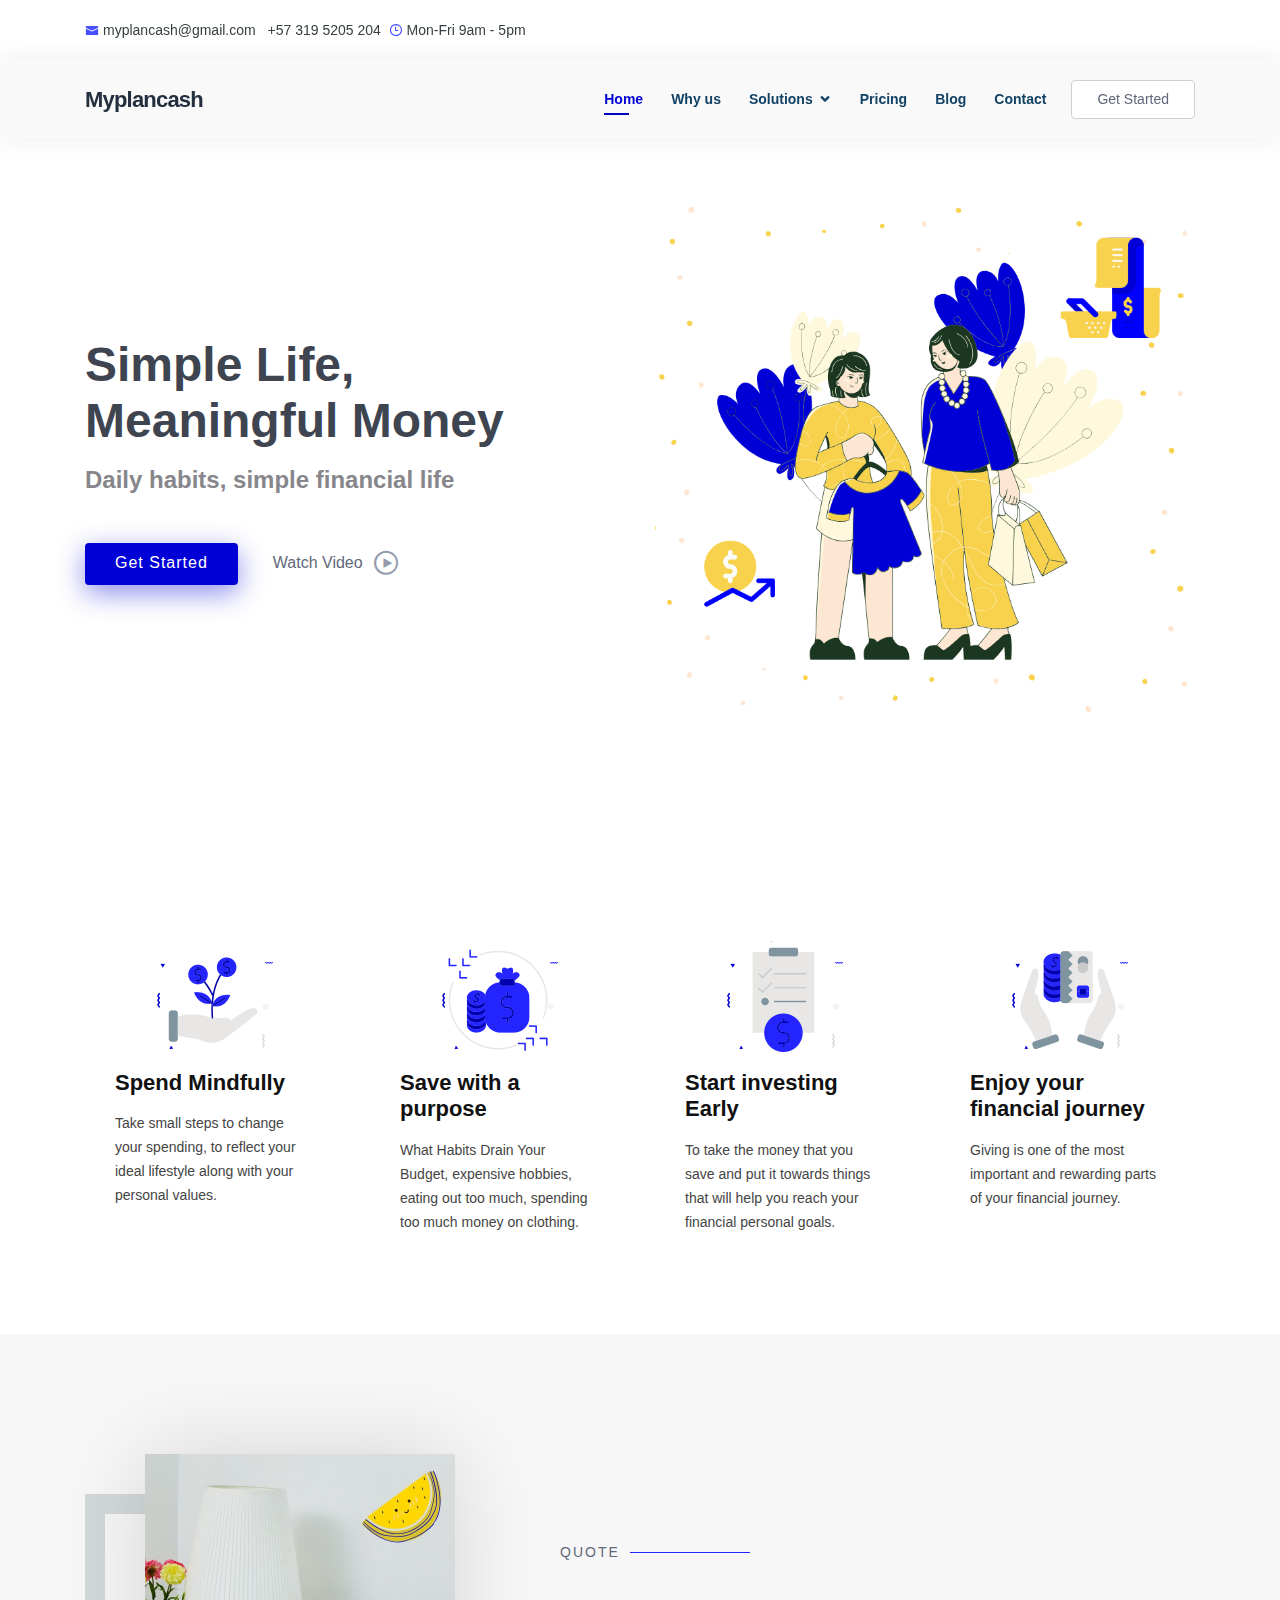
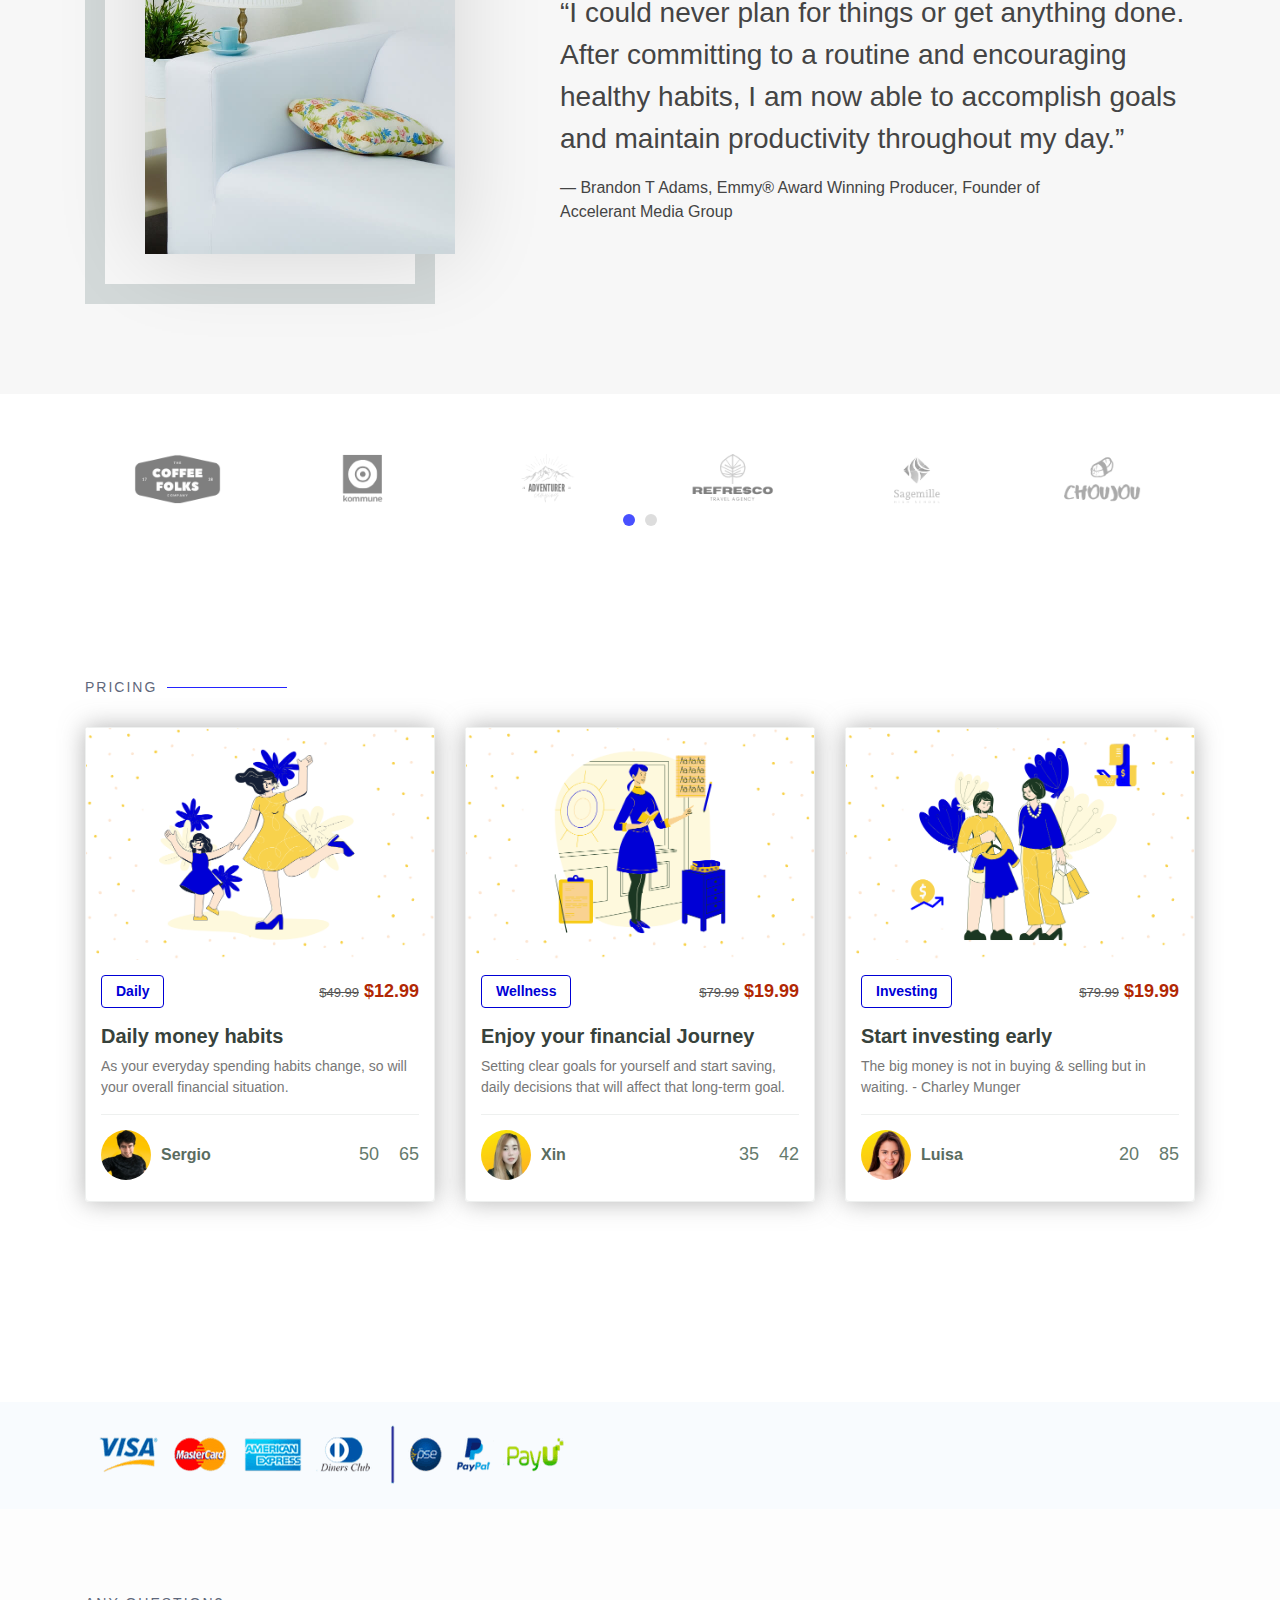
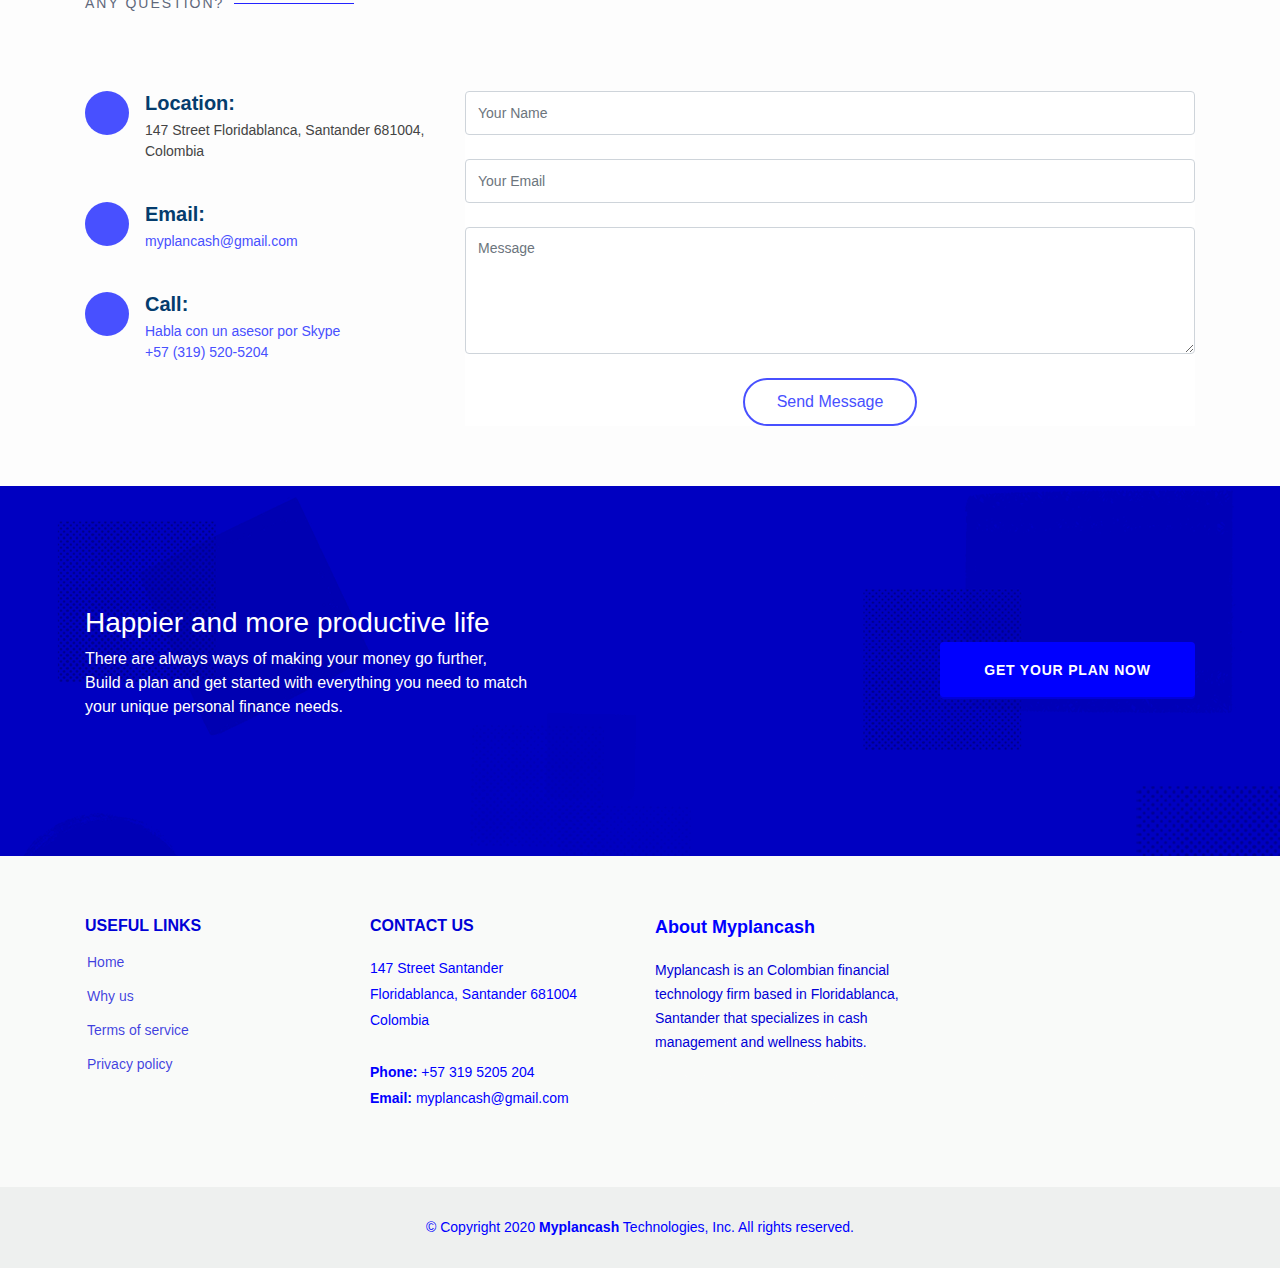
==== commit c048a9cf: "Designing Blog" ====
--- a/index.html
+++ b/index.html
@@ -650,7 +650,7 @@
           </div>
 
           <div class="col-lg-3 col-md-6 footer-info">
-            <h3>About Myplancash</h3>+
+            <h3>About Myplancash</h3>
             <p>Myplancash is an Colombian financial technology firm based in Floridablanca, Santander that specializes in cash management and wellness habits.</p>
             <div class="social-links mt-3">
               <a href="#" class="twitter"><i class="lni lni-twitter-original"></i></a>
--- a/assets/css/style.css
+++ b/assets/css/style.css
@@ -1,2543 +1 @@
-
-@font-face {
-  font-family: 'hk_groteskbold';
-  src: url('https://myplancash.github.io/Mytest/css/fonts/hkgrotesk-bold.eot');
-  src: url('hkgrotesk-bold.eot?#iefix') format('embedded-opentype'),
-        url('https://myplancash.github.io/Mytest/css/fonts/hkgrotesk-bold.woff2') format('woff2'),
-        url('https://myplancash.github.io/Mytest/css/fonts/hkgrotesk-bold.woff') format('woff');
-  font-weight: normal;
-  font-style: normal;
-  font-display: fallback;
-}
-@font-face {
-  font-family: 'hk_grotesklight';
-  src: url('https://myplancash.github.io/Mytest/css/fonts/hkgrotesk-light.eot');
-  src: url('hkgrotesk-light.eot?#iefix') format('embedded-opentype'),
-        url('https://myplancash.github.io/Mytest/css/fonts/hkgrotesk-light.woff2') format('woff2'),
-        url('https://myplancash.github.io/Mytest/css/fonts/hkgrotesk-light.woff') format('woff');
-  font-weight: normal;
-  font-style: normal;
-  font-display: fallback;
-}
-
-@font-face {
-  font-family: 'hk_groteskmedium';
-  src: url('hkgrotesk-medium.eot');
-  src: url('hkgrotesk-medium.eot?#iefix') format('embedded-opentype'),
-        url('hkgrotesk-medium.woff2') format('woff2'),
-        url('hkgrotesk-medium.woff') format('woff');
-  font-weight: normal;
-  font-style: normal;
-  font-display: fallback;
-}
-@font-face {
-  font-family: 'hk_groteskmedium';
-  src: url('https://myplancash.github.io/Mytest/css/fonts/hkgrotesk-medium.eot');
-  src: url('hkgrotesk-medium.eot?#iefix') format('embedded-opentype'),
-        url('https://myplancash.github.io/Mytest/css/fonts/hkgrotesk-medium.woff2') format('woff2'),
-        url('https://myplancash.github.io/Mytest/css/fonts/hkgrotesk-medium.woff') format('woff');
-  font-weight: normal;
-  font-style: normal;
-  font-display: fallback;
-}
-
-@font-face {
-  font-family: 'hk_groteskregular';
-  src: url('hkgrotesk-regular.eot');
-  src: url('hkgrotesk-regular.eot?#iefix') format('embedded-opentype'),
-        url('hkgrotesk-regular.woff2') format('woff2'),
-        url('hkgrotesk-regular.woff') format('woff');
-  font-weight: normal;
-  font-style: normal;
-  font-display: fallback;
-}
-@font-face {
-  font-family: 'hk_groteskregular';
-  src: url('https://myplancash.github.io/Mytest/css/fonts/hkgrotesk-regular.eot');
-  src: url('hkgrotesk-regular.eot?#iefix') format('embedded-opentype'),
-        url('https://myplancash.github.io/Mytest/css/fonts/hkgrotesk-regular.woff2') format('woff2'),
-        url('https://myplancash.github.io/Mytest/css/fonts/hkgrotesk-regular.woff') format('woff');
-  font-weight: normal;
-  font-style: normal;
-  font-display: fallback;
-}
-@font-face {
-  font-family: 'hk_grotesksemibold';
-  src: url('hkgrotesk-semibold.eot');
-  src: url('hkgrotesk-semibold.eot?#iefix') format('embedded-opentype'),
-        url('hkgrotesk-semibold.woff2') format('woff2'),
-        url('hkgrotesk-semibold.woff') format('woff');
-  font-weight: normal;
-  font-style: normal;
-  font-display: fallback;
-}
-@font-face {
-  font-family: 'hk_grotesksemibold';
-  src: url('https://myplancash.github.io/Mytest/css/fonts/hkgrotesk-semibold.eot');
-  src: url('hkgrotesk-semibold.eot?#iefix') format('embedded-opentype'),
-        url('https://myplancash.github.io/Mytest/css/fonts/hkgrotesk-semibold.woff2') format('woff2'),
-        url('https://myplancash.github.io/Mytest/css/fonts/hkgrotesk-semibold.woff') format('woff');
-  font-weight: normal;
-  font-style: normal;
-  font-display: fallback;
-}
-
-/*--------------------------------------------------------------
-# General
---------------------------------------------------------------*/
-body {
-  font-family: "Open Sans", sans-serif;
-  color: #444444;
-  box-sizing: border-box;
-  -moz-osx-font-smoothing: grayscale;
-  text-rendering: optimizeLegibility;
-  -moz-osx-font-smoothing: grayscale;
-  -webkit-font-smoothing: antialiased;
-  max-width: 100%;
-  overflow-x: hidden;
-  display: flex;
-  flex-direction: column;
-  min-height: 100vh;
-  font-family: 'hk_groteskregular', Arial, sans-serif;
-  font-weight:normal;
-  font-style:normal;
-  -webkit-font-smoothing: antialiased;
-  -webkit-tap-highlight-color: rgba(0,0,0,.3);
-}
-a {
-  color: #4850ff;
-  text-rendering: optimizeLegibility;
-}
-a:hover {
-  color: #2b99f8;
-  text-decoration: none;
-}
-h1, h2, h3, h4, h5, h6 {
-  font-family: "Raleway", sans-serif;
-  font-family: 'hk_groteskbold', Arial, sans-serif;
-  font-weight:normal;
-  font-style:normal;
-  text-rendering: optimizeLegibility;
-}
-/*--------------------------------------------------------------
-# Disable aos animation delay on mobile devices
---------------------------------------------------------------*/
-@media screen and (max-width: 768px) {
-  [data-aos-delay] {
-    transition-delay: 0 !important;
-  }
-}
-/*--------------------------------------------------------------
-# Top Bar
---------------------------------------------------------------*/
-#topbar {
-  height: 60px;
-  font-size: 14px;
-  transition: all 0.5s;
-  overflow: hidden;
-  /* color: rgba(255, 255, 255, 0.8); */
-  color: #363f41;
-}
-#topbar.topbar-scrolled {
-  top: -60px;
-}
-#topbar .contact-info ul {
-  padding: 0;
-  margin: 0;
-  list-style: none;
-}
-#topbar .contact-info li {
-  display: inline-block;
-  padding: 0;
-}
-#topbar .contact-info li + li {
-  margin-left: 18px;
-}
-#topbar .contact-info a {
-  /* color: rgba(255, 255, 255, 0.8); */
-  color: #363f41;
-  transition: 0.3s;
-}
-#topbar .contact-info a:hover {
-  /* color: #fff; */
-  color: #1d2122
-}
-#topbar .contact-info i {
-  color: #4850ff;
-  padding-right: 4px;
-}
-#topbar .cta {
-  background: transparent;
-}
-#topbar .cta a {
-  background: #0000ff;
-  color: #fff;
-  padding: 6px 24px 8px 24px;
-  display: inline-block;
-  /* transition: 0.3s; */
-  /* border-radius: 50px; */
-  transition: 0.5s;
-  margin: 10px;
-  border-radius: 50px;
-  /* border: 2px solid #0000d6; */
-  /* color: #fff; */
-  /* font-size: .875rem; */
-  font-size: 1.4rem;
-  /* background: 0 0; */
-  /* border: none; */
-  cursor: pointer;
-  border-radius: 4px;
-  text-align: center;
-  /* font-family: Slack-Circular-Pro,"Helvetica Neue",Helvetica,"Segoe UI",Tahoma,Arial,sans-serif; */
-  font-weight: 600;
-  line-height: 1.28571429;
-  letter-spacing: .8px;
-  font-size: .875rem;
-  text-transform: uppercase;
-  text-decoration: none;
-  /* padding: 19px 40px 20px; */
-  /* display: block; */
-  /* width: 100%; */
-  /* transition: box-shadow 420ms cubic-bezier(.165,.84,.44,1),color 420ms cubic-bezier(.165,.84,.44,1),background 420ms cubic-bezier(.165,.84,.44,1); */
-}
-#topbar .cta a:hover {
-  color: #fff;
-  background: #0000b6;
-}
-/*--------------------------------------------------------------
-# Header
---------------------------------------------------------------*/
-#header {
-  /* background: rgba(0, 0, 0, 0.1); */
-  background: #f9f9f9;
-  box-shadow: 0px 0px 25px 0 rgba(0, 0, 0, 0.08);
-  transition: box-shadow 250ms ease-in-out;
-  transition: all 0.5s;
-  z-index: 997;
-  padding: 15px 0;
-  top: 60px;
-  text-rendering: optimizeLegibility;
-}
-#header.header-scrolled {
-  top: 0;
-  /* background: rgba(20, 0, 198, 0.9); */
-  background: #fff;
-}
-#header .logo {
-  font-size: 22px;
-  line-height: 1.158;
-  letter-spacing: -.8px;
-  margin: 0;
-  padding: 0;
-  /* line-height: 1; */
-  font-weight: 700;
-  /* letter-spacing: 2px; */
-  /* text-transform: uppercase; */
-}
-#header .logo a {
-  color: #232f3e;
-}
-#header .logo img {
-  max-height: 40px;
-}
-@media (max-width: 992px) {
-  #header {
-    /* top: 0; */
-    padding: 15px 0;
-    background: transparent;
-    /* padding: 0; */
-    height: 70px;
-    background-color: #fff;
-    border-bottom: 1px solid #ebeaeb;
-    z-index: 1000;
-    top: 0;
-    position: fixed;
-  }
-  #header .logo {
-    font-size: 28px;
-  }
-}
-.header-inner-pages {
-  background: rgba(5, 87, 158, 0.9) !important;
-}
-.topbar-inner-pages {
-  background: rgba(6, 98, 178, 0.9) !important;
-}
-/*--------------------------------------------------------------
-# Navigation Menu
---------------------------------------------------------------*/
-/* Desktop Navigation */
-.nav-menu ul {
-  margin: 0;
-  padding: 0;
-  list-style: none;
-  text-rendering: optimizeLegibility;
-}
-.nav-menu > ul {
-  display: flex;
-}
-.nav-menu > ul > li {
-  position: relative;
-  white-space: nowrap;
-  padding: 14px 0 14px 28px;
-}
-.nav-menu a {
-  display: block;
-  position: relative;
-  color: #124265;
-  transition: 0.3s;
-  font-weight: 600;
-  font-size: 14px;
-  font-family: "Open Sans", sans-serif;
-}
-.nav-menu > ul > li > a:before {
-  content: "";
-  position: absolute;
-  width: 0;
-  height: 2px;
-  bottom: -5px;
-  left: 0;
-  background-color: #0000c1;
-  visibility: hidden;
-  width: 0px;
-  transition: all 0.3s ease-in-out 0s;
-}
-.nav-menu a:hover:before, .nav-menu li:hover > a:before, .nav-menu .active > a:before {
-  visibility: visible;
-  width: 25px;
-}
-.nav-menu a:hover, .nav-menu .active > a, .nav-menu li:hover > a {
-  color: #0000d6;
-}
-.nav-menu .drop-down ul {
-  display: block;
-  position: absolute;
-  left: 28px;
-  top: calc(100% + 30px);
-  z-index: 99;
-  opacity: 0;
-  visibility: hidden;
-  padding: 10px 0;
-  background: #fff;
-  box-shadow: 0px 0px 30px rgba(127, 137, 161, 0.25);
-  transition: 0.3s;
-  border-radius: 5px;
-}
-.nav-menu .drop-down:hover > ul {
-  opacity: 1;
-  top: 100%;
-  visibility: visible;
-}
-.nav-menu .drop-down li {
-  min-width: 180px;
-  position: relative;
-}
-.nav-menu .drop-down ul a {
-  padding: 10px 20px;
-  font-size: 14px;
-  font-weight: 500;
-  text-transform: none;
-  color: #124265;
-}
-.nav-menu .drop-down ul a:hover, .nav-menu .drop-down ul .active > a, .nav-menu .drop-down ul li:hover > a {
-  color: #2487ce;
-}
-.nav-menu .drop-down > a:after {
-  content: "\ea99";
-  font-family: IcoFont;
-  padding-left: 5px;
-}
-.nav-menu .drop-down .drop-down ul {
-  top: 0;
-  left: calc(100% - 30px);
-}
-.nav-menu .drop-down .drop-down:hover > ul {
-  opacity: 1;
-  top: 0;
-  left: 100%;
-}
-.nav-menu .drop-down .drop-down > a {
-  padding-right: 35px;
-}
-.nav-menu .drop-down .drop-down > a:after {
-  content: "\eaa0";
-  font-family: IcoFont;
-  position: absolute;
-  right: 15px;
-}
-@media (max-width: 1366px) {
-  .nav-menu .drop-down .drop-down ul {
-    left: -90%;
-  }
-  .nav-menu .drop-down .drop-down:hover > ul {
-    left: -100%;
-  }
-  .nav-menu .drop-down .drop-down > a:after {
-    content: "\ea9d";
-  }
-}
-/* Services btn */
-#services .service-btn {
-  border-radius: 5px;
-  padding: 10px 30px 11px 30px;
-  white-space: nowrap;
-  transition: 0.3s;
-  font-size: 16px;
-  font-weight: 600;
-  display: inline-block;
-  background: #0000ff;
-  color: #fff;
-}
-#services .service-btn:hover {
-  color: #fff;
-  background: #0000b6;
-}
-#services h2 {
-  font-size: 56px;
-  line-height: 1.07143;
-  font-weight: 600;
-  letter-spacing: -.005em;
-  margin-top: 6px;
-  color: #1d1d1f;
-  font-family: 'hk_groteskbold', Arial, sans-serif;
-  font-weight:normal;
-  font-style:normal;
-  text-rendering: optimizeLegibility;
-}
-#services h3 {
-  font-size: 28px;
-  line-height: 1.10722;
-  font-weight: 400;
-  letter-spacing: .004em;
-  font-family: 'hk_groteskbold', Arial, sans-serif;
-  font-weight:normal;
-  font-style:normal;
-  text-rendering: optimizeLegibility;
-}
-#services p {
-  margin-top: 0.4em;
-  color: #86868b;
-  font-family: 'hk_groteskregular', Arial, sans-serif;
-  font-weight:normal;
-  font-style:normal;
-  text-rendering: optimizeLegibility;
-}
-@media (max-width: 992px) {
-  .service-btn {
-    margin: 0 48px 0 0;
-    padding: 6px 18px;
-  }
-}
-/* Get Startet Button */
-/* .get-started-btn {
-  margin-left: 25px;
-  border-radius: 5px;
-  padding: 10px 30px 11px 30px;
-  white-space: nowrap;
-  transition: 0.3s;
-  font-size: 14px;
-  font-weight: 600;
-  display: inline-block;
-  background: #0000ff;
-  color: #fff;
-  text-rendering: optimizeLegibility;
-}
-.get-started-btn:hover {
-  color: #fff;
-  background: #0000b6;
-}
-@media (max-width: 992px) {
-  .get-started-btn {
-    margin: 0 48px 0 0;
-    padding: 6px 18px;
-  }
-}
-@media (max-width: 768px) {
-  .get-started-btn {
-    margin: 0 48px 0 0;
-    padding: 5px 18px 6px 18px;
-    border-radius: 3px;
-  }
-} */
-.get-started-btn {
-    margin-left: 25px;
-    background: #fff;
-    color: #5f687b;
-    border-radius: 4px;
-    padding: 8px 25px;
-    white-space: nowrap;
-    transition: 0.3s;
-    font-size: 14px;
-    display: inline-block;
-    border: 1px solid #cdd1d9;
-  }
-  
-  .get-started-btn:hover {
-    background: #2424ff;
-    color: #fff;
-    border-color: #2424ff;
-  }
-  
-  @media (max-width: 768px) {
-    .get-started-btn {
-      margin: 0 48px 0 0;
-      padding: 6px 18px;
-    }
-  }
-/* Mobile Navigation */
-.mobile-nav-toggle {
-  position: fixed;
-  right: 15px;
-  top: 15px;
-  z-index: 9998;
-  border: 0;
-  background: none;
-  font-size: 24px;
-  transition: all 0.4s;
-  outline: none !important;
-  line-height: 1;
-  cursor: pointer;
-  text-align: right;
-}
-.mobile-nav-toggle i {
-  color: #232f3e;
-}
-.mobile-nav {
-  position: fixed;
-  top: 55px;
-  right: 15px;
-  bottom: 15px;
-  left: 15px;
-  z-index: 9999;
-  overflow-y: auto;
-  background: #fff;
-  transition: ease-in-out 0.2s;
-  opacity: 0;
-  visibility: hidden;
-  border-radius: 10px;
-  padding: 10px 0;
-}
-.mobile-nav * {
-  margin: 0;
-  padding: 0;
-  list-style: none;
-}
-.mobile-nav a {
-  display: block;
-  position: relative;
-  color: #4850ff;
-  padding: 10px 20px;
-  font-weight: 500;
-  outline: none;
-}
-.mobile-nav a:hover, .mobile-nav .active > a, .mobile-nav li:hover > a {
-  color: #0000d6;
-  text-decoration: none;
-}
-.mobile-nav .drop-down > a:after {
-  content: "\ea99";
-  font-family: IcoFont;
-  padding-left: 10px;
-  position: absolute;
-  right: 15px;
-}
-.mobile-nav .active.drop-down > a:after {
-  content: "\eaa1";
-}
-.mobile-nav .drop-down > a {
-  padding-right: 35px;
-}
-.mobile-nav .drop-down ul {
-  display: none;
-  overflow: hidden;
-}
-.mobile-nav .drop-down li {
-  padding-left: 20px;
-}
-.mobile-nav-overly {
-  width: 100%;
-  height: 100%;
-  z-index: 9997;
-  top: 0;
-  left: 0;
-  position: fixed;
-  background: rgba(128, 148, 160, 0.6);
-  overflow: hidden;
-  display: none;
-  transition: ease-in-out 0.2s; 
-}
-.mobile-nav-active {
-  overflow: hidden;
-}
-.mobile-nav-active .mobile-nav {
-  opacity: 1;
-  visibility: visible;
-}
-.mobile-nav-active .mobile-nav-toggle i {
-  color: #fff;
-}
-/*--------------------------------------------------------------
-# Hero Section
---------------------------------------------------------------*/
-/*--------------------------------------------------------------
-# Hero Section
---------------------------------------------------------------*/
-#hero {
-    width: 100%;
-    height: 100vh;
-    background: #fff;
-    padding-top: 82px;
-    text-rendering: optimizeLegibility;
-}
-  
-  
-#hero h1 {
-    margin: 0;
-    font-size: 48px;
-    font-weight: 700;
-    line-height: 56px;
-    color: #3e4450;
-}
-#hero h2 {
-    color: #86868b;    
-    margin: 0.7em 0  2em 0;
-    font-size: 24px;
-}
-#hero .btn-get-started {
-    font-family: "Raleway", sans-serif;
-    font-weight: 500;
-    font-size: 16px;
-    letter-spacing: 1px;
-    display: inline-block;
-    padding: 8px 30px 10px 30px;
-    border-radius: 4px;
-    transition: 0.5s;
-    color: #fff;
-    background: #0000d6;
-    box-shadow: 0 8px 28px rgba(0, 0, 214, 0.45);
-}
-#hero .btn-get-started:hover {
-    background: #2424ff;
-    box-shadow: 0 8px 28px rgba(36, 36, 255, 0.45);   
-}
-#hero .btn-watch-video {
-    font-size: 16px;
-    display: inline-block;
-    padding: 8px 35px 8px 25px;
-    transition: 0.5s;
-    margin-left: 10px;
-    color: #5f687b;
-    position: relative;
-}
-#hero .btn-watch-video i {
-    color: #949cac;
-    font-size: 24px;
-    position: absolute;
-    right: 0;
-    top: 8px;
-}
-#hero .btn-watch-video:hover i {
-    color: #0000d6
-}
-#hero .animated {
-    animation: up-down 2s ease-in-out infinite alternate-reverse both;
-}
-@media (max-width: 991px) {
-    #hero {
-        height: 100vh;
-    }
-    #hero .animated {
-        -webkit-animation: none;
-        animation: none;
-    }
-    #hero .hero-img {
-        text-align: center;
-    }
-    #hero .hero-img img {
-        width: 50%;
-    }
-}
-@media (max-width: 768px) {
-    #hero h1 {
-        font-size: 28px;
-        line-height: 36px;
-    }
-    #hero h2 {
-        font-size: 18px;
-        line-height: 24px;
-        margin-bottom: 30px;
-    }
-    #hero .hero-img img {
-        width: 70%;
-    }
-}
-@media (max-width: 575px) {
-    #hero .hero-img img {
-        width: 80%;
-    }
-}
-@-webkit-keyframes up-down {
-0% {
-    transform: translateY(10px);
-}
-100% {
-    transform: translateY(-10px);
-}
-}
-@keyframes up-down {
-0% {
-    transform: translateY(10px);
-}
-100% {
-    transform: translateY(-10px);
-}
-}
-/* 
-#hero {
-  width: 100%;
-  height: 100vh;
-  overflow: hidden;
-  position: relative;
-  background: url("../img/your-finances-simpler-and-more-meaningful.png") top right;
-  background-size: cover;
-  position: relative;
-  margin-bottom: -90px;
-  text-rendering: optimizeLegibility;
-}
-@media (min-width: 992px) {
-  #hero {
-    padding-left: 160px;
-  }
-}
-#hero:before {
-  content: "";
-  background: rgba(255, 255, 255, 0.8);
-  position: absolute;
-  bottom: 0;
-  top: 0;
-  left: 0;
-  right: 0;
-}
-#hero .carousel-container {
-  display: flex;
-  justify-content: center;
-  align-items: center;
-  flex-direction: column;
-  text-align: center;
-  bottom: 0;
-  top: 0;
-  left: 0;
-  right: 0;
-}
-#services p {
-  margin-top: 0.4em;
-  color: #86868b;
-}
-#hero h2 {
-  margin-bottom: 30px;
-  font-size: 56px;
-  line-height: 1.07143;
-  font-weight: 600;
-  letter-spacing: -.005em;
-  margin-top: 6px;
-  color: #1d1d1f;
-  font-family: 'hk_groteskbold', Arial, sans-serif;
-  font-weight:normal;
-  font-style:normal;
-}
-#hero h3 {
-  font-size: 28px;
-  line-height: 1.10722;
-  font-weight: 400;
-  letter-spacing: .004em;
-  font-family: 'hk_groteskbold', Arial, sans-serif;
-  font-weight:normal;
-  font-style:normal;
-} */
-.solution h2 {
-  color: #858ea1;
-  margin: 10px 0  30px 0;
-  /* font-size: 18px; */
-  font-size: 56px;
-  line-height: 1.07143;
-  font-weight: 600;
-  letter-spacing: -.005em;
-  font-family: 'hk_groteskbold', Arial, sans-serif;
-  font-weight:normal;
-  font-style:normal;
-}
-/* #hero p {
-  width: 80%;
-  -webkit-animation-delay: 0.4s;
-  animation-delay: 0.4s;
-  margin: 0.4em auto 30px;
-  color: #86868b;
-  font-size: 1.25rem;
-  line-height: 33px;
-  font-family: 'hk_groteskregular', Arial, sans-serif;
-  font-weight:normal;
-  font-style:normal;
-}
-#hero .carousel-control-prev, #hero .carousel-control-next {
-  width: 10%;
-}
-#hero .carousel-control-next-icon, #hero .carousel-control-prev-icon {
-  background: none;
-  font-size: 48px;
-  color: #dbdbdb;
-  line-height: 1;
-  width: auto;
-  height: auto;
-}
-#hero .btn-get-started {
-  display: inline-block;
-  margin: 10px;
-  -webkit-animation-delay: 0.8s;
-  animation-delay: 0.8s;
-  font-family: "Raleway", sans-serif;
-  font-weight: 700;
-  display: inline-block;
-  transition: 0.5s;
-  margin: 10px;
-  border-radius: 50px;
-  background: #0071e3;
-  color: #fff;
-  font-size: .875rem;
-  cursor: pointer;
-  border-radius: 4px;
-  text-align: center;
-  line-height: 1.28571429;
-  letter-spacing: .8px;
-  font-size: .875rem;
-  text-transform: uppercase;
-  text-decoration: none;
-  padding: 19px 40px 20px;
-  transition: box-shadow 420ms cubic-bezier(.165,.84,.44,1),color 420ms cubic-bezier(.165,.84,.44,1),background 420ms cubic-bezier(.165,.84,.44,1);
-}
-#hero .btn-get-started:hover {
-  background: #0077ED;
-  text-decoration: none;
-}
-@media (min-width: 1024px) {
-  #hero p {
-    width: 60%;
-  }
-  #hero .carousel-control-prev, #hero .carousel-control-next {
-    width: 5%;
-  }
-}
-@media (max-width: 768px) {
-  #hero {
-    display: flex;
-    flex-wrap: wrap;
-  }
-  #hero h2 {
-    font-size: 28px;
-  }
-}
-@media screen and (max-width: 767px) and (min-width: 0) {
-}
-#hero {
-  padding: 0 4vw;
-} */
-/*--------------------------------------------------------------
-# Sections General
---------------------------------------------------------------*/
-/* section {
-  padding: 60px 0;
-  overflow: hidden;
-}
-.section-bg {
-  background-color: #f6f7f6;
-}
-.section-title {
-  padding-bottom: 40px;
-}
-.section-title h2 {
-  font-size: 14px;
-  font-weight: 500;
-  padding: 0;
-  line-height: 1px;
-  margin: 0 0 5px 0;
-  letter-spacing: 2px;
-  text-transform: uppercase;
-  color: #aaaaaa;
-}
-.section-title h2::after {
-  content: "";
-  width: 120px;
-  height: 1px;
-  display: inline-block;
-  background: #2424ff;
-  margin: 4px 10px;
-}
-.section-title p {
-  margin: 0;
-  margin: 0;
-  font-size: 36px;
-  font-weight: 700;
-  color: #37423b;
-} */
-/*--------------------------------------------------------------
-# Sections General
---------------------------------------------------------------*/
-section {
-    padding: 60px 0;
-    overflow: hidden;
-  }
-  
-  .section-bg {
-    background-color: #f9f9fa;
-  }
-  
-  .section-title {
-    /* text-align: center; */
-    padding: 30px 0;
-    position: relative;
-  }
-  .section-title p {
-    margin: 0;
-    margin: 0;
-    font-size: 36px;
-    font-weight: 700;
-    color: #37423b;
-  }
-  
-  .section-title h2 {
-    font-size: 14px;
-    font-weight: 500;
-    text-transform: uppercase;
-    margin: 0 0 5px 0;
-    line-height: 1px;
-    padding: 0;
-    color: #5f687b;
-    position: relative;
-    z-index: 2;
-    letter-spacing: 2px;
-  }
-  
-  .section-title h2::after {
-    content: "";
-    width: 120px;
-    height: 1px;
-    display: inline-block;
-    background: #2424ff;
-    margin: 4px 10px;
-  }
-  
-  .section-title span {
-    position: absolute;
-    top: 30px;
-    color: #f0f1f3;
-    left: 0;
-    right: 0;
-    z-index: 1;
-    font-weight: 700;
-    font-size: 52px;
-    text-transform: uppercase;
-    line-height: 0;
-  }
-  
-  .section-title p {
-    margin-bottom: 0;
-    position: relative;
-    z-index: 2;
-  }
-  
-  @media (max-width: 575px) {
-    /* .section-title h2 {
-      font-size: 28px;
-      margin-bottom: 15px;
-    } */
-    .section-title span {
-      font-size: 38px;
-    }
-  }
-/*--------------------------------------------------------------
-# Icon Boxes
---------------------------------------------------------------*/
-.icon-boxes {
-  padding-top: 0;
-}
-.icon-boxes .icon-box {
-  padding: 40px 30px;
-  position: relative;
-  overflow: hidden;
-  background: #fff;
-  transition: all 0.3s ease-in-out;
-  border-radius: 10px;
-  font-family: 'hk_groteskregular', Arial, sans-serif;
-  font-weight:normal;
-  font-style:normal;
-}
-.icon-boxes .icon {
-  margin: 0 auto 20px auto;
-  text-align: center;
-  margin: 0 auto;
-  width: 120px;
-  height: 120px;
-  display: flex;
-  align-items: center;
-  justify-content: center;
-  transition: ease-in-out 0.3s;
-  position: relative;
-}
-.icon-boxes .icon i {
-  font-size: 36px;
-  line-height: 1;
-  transition: 0.5s;
-  position: relative;
-}
-.icon-boxes .icon-box .icon svg {
-  position: absolute;
-  top: 0;
-  left: 0;
-}
-.icon-boxes .icon-box .icon svg path {
-  transition: 0.5s;
-  fill: #f5f5f5;
-}
-.icon-boxes .title {
-  font-weight: 700;
-  margin-bottom: 15px;
-  font-size: 18px;
-}
-.icon-boxes .title a {
-  color: #05579e;
-}
-.icon-boxes .description {
-  font-size: 15px;
-  line-height: 28px;
-  margin-bottom: 0;
-  color: #777777;
-}
-.icon-boxes .icon-box h4 {
-  font-weight: 600;
-  margin: 10px 0 15px 0;
-  font-size: 22px;
-}
-.icon-boxes .icon-box h4 a {
-  color: #111;
-  transition: ease-in-out 0.3s;
-}
-.icon-boxes .icon-box p {
-  line-height: 24px;
-  font-size: 14px;
-  margin-bottom: 0;
-}
-.icon-boxes .icon-box:hover {
-  border-color: #fff;
-  box-shadow: 0px 0 35px 0 rgba(18, 66, 101, 0.08);
-  /* box-shadow: 0 0 29px 0 rgba(18, 66, 101, 0.08); */
-}
-/*--------------------------------------------------------------
-# About Us
---------------------------------------------------------------*/
-/* .about {
-  padding: 140px 0;
-  background: url("../img/financial-habits-in-your-pocket.png") top center no-repeat;
-  position: relative;
-}
-.about:before {
-  content: "";
-  background: rgba(255, 255, 255, 0.15);
-  position: absolute;
-  bottom: 0;
-  top: 0;
-  left: 0;
-  right: 0;
-}
-.about .container {
-  position: relative;
-}
-.about .content h2 {
-  font-size: 56px;
-  line-height: 1.07143;
-  font-weight: 600;
-  letter-spacing: -.005em;
-  font-family: 'hk_groteskbold', Arial, sans-serif;
-  font-weight:normal;
-  font-style:normal;
-}
-.about .content ul {
-  list-style: none;
-  padding: 0;
-}
-.about .content ul li {
-  padding-left: 28px;
-  position: relative;
-}
-.about .content ul li + li {
-  margin-top: 10px;
-}
-.about .content ul i {
-  position: absolute;
-  left: 0;
-  top: 2px;
-  font-size: 20px;
-  color: #4850ff;
-  line-height: 1;
-}
-.about .content p:last-child {
-  margin-bottom: 0;
-  font-weight: 400;
-  line-height: 1.44444444;
-  letter-spacing: -.2px;
-  font-size: 1.125rem;
-}
-.about .content .btn-learn-more {
-  font-family: "Raleway", sans-serif;
-  font-weight: 600;
-  font-size: 14px;
-  letter-spacing: 1px;
-  display: inline-block;
-  padding: 12px 32px;
-  border-radius: 5px;
-  transition: 0.3s;
-  line-height: 1;
-  color: #4850ff;
-  -webkit-animation-delay: 0.8s;
-  animation-delay: 0.8s;
-  margin-top: 6px;
-  border: 2px solid #4850ff;
-}
-.about .content .btn-learn-more:hover {
-  background: #4850ff;
-  color: #fff;
-  text-decoration: none;
-}
-@media (max-width: 992px) {
-  .about {
-    padding: 60px 0;
-  }
-} */
-/*--------------------------------------------------------------
-# Clients
---------------------------------------------------------------*/
-.clients .owl-item {
-  display: flex;
-  justify-content: center;
-  align-items: center;
-  padding: 0 20px;
-}
-.clients .owl-item img {
-  width: 60%;
-  opacity: 0.5;
-  transition: ease-in-out 0.3s;
-  -webkit-filter: grayscale(100%);
-  filter: grayscale(100%);
-}
-.clients .owl-item img:hover {
-  opacity: 1;
-}
-.clients .owl-nav, .clients .owl-dots {
-  margin-top: 5px;
-  text-align: center;
-}
-.clients .owl-dot {
-  display: inline-block;
-  margin: 0 5px;
-  width: 12px;
-  height: 12px;
-  border-radius: 50%;
-  background-color: #ddd !important;
-}
-.clients .owl-dot.active {
-  background-color: #4850ff !important;
-}
-/*--------------------------------------------------------------
-# Why Us
---------------------------------------------------------------*/
-.why-us {
-  background: #fff;
-  padding-bottom: 0 0 1.5rem 0;
-  border-bottom: none;
-  justify-content: center;
-  margin: auto;
-  position: relative;
-}
-.why-us .content {
-  padding: 60px 100px 0 100px;
-}
-.why-us .content h2 {
-  font-size: 56px;
-  line-height: 1.07143;
-  font-weight: 600;
-  letter-spacing: -.005em;
-  margin-top: 6px;
-  color: #1d1d1f;
-  font-family: 'hk_groteskbold', Arial, sans-serif;
-  font-weight:normal;
-  font-style:normal;
-}
-.why-us .content h3 {
-  font-size: 28px;
-  line-height: 1.10722;
-  font-weight: 400;
-  letter-spacing: .004em;
-  font-family: 'hk_groteskbold', Arial, sans-serif;
-  font-weight:normal;
-  font-style:normal;
-}
-.why-us .content p {
-  margin-top: 0.4em;
-  color: #86868b;
-  font-family: 'hk_groteskregular', Arial, sans-serif;
-  font-weight:normal;
-  font-style:normal;
-}
-.why-us .content h4 {
-  font-size: 20px;
-  font-weight: 700;
-  margin-top: 5px;
-}
-.why-us .video-box {
-  background-size: cover;
-  background-repeat: no-repeat;
-  background-position: center center;
-  min-height: 400px;
-  position: relative;
-  max-width: 870px;
-  width: 100%;
-  vertical-align: baseline;
-}
-.why-us .accordion-list {
-  padding: 0 100px 60px 100px;
-}
-.why-us .accordion-list ul {
-  padding: 0;
-  list-style: none;
-}
-.why-us .accordion-list li + li {
-  margin-top: 15px;
-}
-.why-us .accordion-list li {
-  padding: 20px;
-  background: #fff;
-  border-radius: 4px;
-}
-.why-us .accordion-list a {
-  display: block;
-  position: relative;
-  font-size: 16px;
-  line-height: 24px;
-  font-weight: 500;
-  padding-right: 30px;
-  outline: none;
-}
-.why-us .accordion-list span {
-  color: #4850ff;
-  font-weight: 600;
-  font-size: 18px;
-  padding-right: 10px;
-}
-.why-us .accordion-list i {
-  font-size: 24px;
-  position: absolute;
-  right: 0;
-  top: 0;
-}
-.why-us .accordion-list p {
-  margin-bottom: 0;
-  padding: 10px 0 0 0;
-}
-.why-us .accordion-list .icon-show {
-  display: none;
-}
-.why-us .accordion-list a.collapsed {
-  color: #343a40;
-}
-.why-us .accordion-list a.collapsed:hover {
-  color: #4850ff;
-}
-.why-us .accordion-list a.collapsed .icon-show {
-  display: inline-block;
-}
-.why-us .accordion-list a.collapsed .icon-close {
-  display: none;
-}
-.why-us .play-btn {
-  width: 94px;
-  height: 94px;
-  background: radial-gradient(#0000ff 50%, rgba(0, 0, 255, 0.4) 52%);
-  border-radius: 50%;
-  display: block;
-  position: absolute;
-  left: calc(50% - 47px);
-  top: calc(50% - 47px);
-  overflow: hidden;
-}
-.why-us .play-btn::after {
-  content: '';
-  position: absolute;
-  left: 50%;
-  top: 50%;
-  transform: translateX(-40%) translateY(-50%);
-  width: 0;
-  height: 0;
-  border-top: 10px solid transparent;
-  border-bottom: 10px solid transparent;
-  border-left: 15px solid #fff;
-  z-index: 100;
-  transition: all 400ms cubic-bezier(0.55, 0.055, 0.675, 0.19);
-}
-.why-us .play-btn::before {
-  content: '';
-  position: absolute;
-  width: 120px;
-  height: 120px;
-  -webkit-animation-delay: 0s;
-  animation-delay: 0s;
-  -webkit-animation: pulsate-btn 2s;
-  animation: pulsate-btn 2s;
-  -webkit-animation-direction: forwards;
-  animation-direction: forwards;
-  -webkit-animation-iteration-count: infinite;
-  animation-iteration-count: infinite;
-  -webkit-animation-timing-function: steps;
-  animation-timing-function: steps;
-  opacity: 1;
-  border-radius: 50%;
-  border: 5px solid rgba(0, 0, 255, 0.7);
-  top: -15%;
-  left: -15%;
-  background: rgba(198, 16, 0, 0);
-}
-.why-us .play-btn:hover::after {
-  border-left: 15px solid #4850ff;
-  transform: scale(20);
-}
-.why-us .play-btn:hover::before {
-  content: '';
-  position: absolute;
-  left: 50%;
-  top: 50%;
-  transform: translateX(-40%) translateY(-50%);
-  width: 0;
-  height: 0;
-  border: none;
-  border-top: 10px solid transparent;
-  border-bottom: 10px solid transparent;
-  border-left: 15px solid #fff;
-  z-index: 200;
-  -webkit-animation: none;
-  animation: none;
-  border-radius: 0;
-}
-@media (max-width: 1024px) {
-  .why-us .content, .why-us .accordion-list {
-    padding-left: 0;
-    padding-right: 0;
-  }
-}
-@media (max-width: 992px) {
-  .why-us .content {
-    padding-top: 30px;
-  }
-  .why-us .accordion-list {
-    padding-bottom: 30px;
-  }
-}
-@-webkit-keyframes pulsate-btn {
-  0% {
-    transform: scale(0.6, 0.6);
-    opacity: 1;
-  }
-  100% {
-    transform: scale(1, 1);
-    opacity: 0;
-  }
-}
-@keyframes pulsate-btn {
-  0% {
-    transform: scale(0.6, 0.6);
-    opacity: 1;
-  }
-  100% {
-    transform: scale(1, 1);
-    opacity: 0;
-  }
-}
-/*--------------------------------------------------------------
-# Cta
---------------------------------------------------------------*/
-.cta {
-  /* background: linear-gradient(rgba(35, 64, 153, 0.8), rgba(35, 64, 153, 0.9)), url("../img/cta-bg.jpg") fixed center center;
-  background-size: cover; */
-  padding: 120px 0;
-  background-image: url("../img/cta-bga.png");
-  background-size: 1300px 700px;
-  background-repeat: repeat;
-  background-color: #0000c1;
-  display: flex;
-  align-items: center;
-  height: 370px;
-  text-align: center;
-}
-.cta h3 {
-  color: #fff;
-  font-size: 28px;
-  font-weight: 700;
-  font-family: 'hk_groteskbold', Arial, sans-serif;
-  font-weight:normal;
-  font-style:normal;
-}
-.cta p {
-  color: #fff;
-  font-family: 'hk_groteskregular', Arial, sans-serif;
-  font-weight:normal;
-  font-style:normal;
-}
-a:link, a:visited, .link:link, .link:visited {
-  text-decoration: none;
-}
-.cta .cta-btn {
-  cursor: pointer;
-  display: inline-block;
-  text-align: center;
-  /* white-space: nowrap; */
-  font-size: 17px;
-  line-height: 1.17648;
-  font-weight: 400;
-  letter-spacing: -.022em;
-  /* font-family: "SF Pro Text","SF Pro Icons","Helvetica Neue","Helvetica","Arial",sans-serif; */
-  min-width: 28px;
-  padding: 19px 30px 20px;
-  background: #0000ff;
-  color: #fff;
-  border-radius: 4px;
-  font-weight: 700; 
-  font-size: .875rem; 
-  line-height: 1.28571429; 
-  letter-spacing: .8px; 
-  text-transform: uppercase; 
-  padding: 19px 40px 20px; 
-  border: 0px; 
-  -webkit-box-shadow: 0 -2px 0 rgba(0,0,0,0.15) inset;-moz-box-shadow: 0 -2px 0 rgba(0,0,0,0.15) inset;
-  box-shadow: 0 -2px 0 rgba(0,0,0,0.15) inset;
-  border-radius: 4px; text-decoration: none; display: inline-block;
-  width: 100%;
-}
-.cta .cta-btn:hover {
-  background: #2424ff;
-  box-shadow: inset 0 0 0 2px #2424ff;
-  text-decoration: none;
-}
-@media (max-width: 1024px) {
-  .cta {
-    background-attachment: scroll;
-  }
-}
-@media (min-width: 769px) {
-  .cta .cta-btn-container {
-    display: flex;
-    align-items: center;
-    justify-content: flex-end;
-  }
-}
-/*--------------------------------------------------------------
-# Pricing
---------------------------------------------------------------*/
-.pricing {
-  background-color: #f9f9f9;
-}
-.pricing .box {
-  padding: 40px 20px;
-  text-align: center;
-  border-radius: 8px;
-  position: relative;
-  overflow: hidden;
-  background: #fefefe;
-  box-shadow: 0px 5px 90px 0px rgba(110, 123, 131, 0.1);
-  transition: all 0.3s ease-in-out;
-}
-.pricing .box:hover {
-  border-color: #fff;
-  box-shadow: 0px 0 35px 0 rgba(0, 0, 0, 0.08);
-}
-.pricing .box h3 {
-  font-weight: 400;
-  padding: 15px;
-  margin-top: 15px;
-  font-size: 18px;
-  font-weight: 600;
-  color: #282828;
-  font-family: 'hk_groteskbold', Arial, sans-serif;
-  font-weight:normal;
-  font-style:normal;
-}
-.pricing .box h4 {
-  font-size: 42px;
-  color: #1400c6;
-  font-weight: 500;
-  margin-bottom: 20px;
-  font-family: 'hk_groteskregular', Arial, sans-serif;
-  font-weight:normal;
-  font-style:normal;
-}
-.pricing .box h4 sup {
-  font-size: 20px;
-  top: -15px;
-  left: -3px;
-}
-.pricing .box h4 span {
-  color: #bababa;
-  font-size: 16px;
-  font-weight: 300;
-}
-.pricing .box ul {
-  padding: 20px 0;
-  list-style: none;
-  color: #282828;
-  text-align: center;
-  line-height: 20px;
-  font-size: 14px;
-}
-.pricing .box ul li {
-  padding-bottom: 16px;
-}
-.pricing .box ul i {
-  color: #1400c6;
-  font-size: 18px;
-  padding-right: 4px;
-}
-.pricing .box ul .na {
-  color: #ccc;
-  text-decoration: line-through;
-}
-.pricing .box .btn-wrap {
-  padding: 15px;
-  text-align: center;
-}
-.pricing .box .btn-buy {
-  display: inline-block;
-  padding: 10px 40px 12px 40px;
-  border-radius: 50px;
-  border: 2px solid #1400c6;
-  color: #1400c6;
-  font-size: 14px;
-  font-weight: 400;
-  font-family: "Raleway", sans-serif;
-  font-weight: 600;
-  transition: 0.3s;
-}
-.pricing .box .btn-buy:hover {
-  background: #1400c6;
-  color: #fff;
-}
-.pricing .recommended {
-  border-color: #1400c6;
-}
-.pricing .recommended .btn-buy {
-  background: #1400c6;
-  color: #fff;
-}
-.pricing .recommended .btn-buy:hover {
-  background: #0000ff;
-  border-color: #0000ff;
-}
-.pricing .recommended-badge {
-  position: absolute;
-  top: 20px;
-  left: 50%;
-  transform: translateX(-50%);
-  z-index: 1;
-  font-size: 13px;
-  padding: 3px 25px 6px 25px;
-  background: #ecf6fe;
-  color: #1400c6;
-  border-radius: 50px;
-}
-.pricing li {
-    text-align: left;
-}
-/*--------------------------------------------------------------
-# Contact
---------------------------------------------------------------*/
-.contact {
-  /* background: url("../img/contact-bg.png") left center no-repeat; */
-  position: relative;
-  background: #f7f7f7;
-}
-.contact:before {
-  content: "";
-  background: rgba(255, 255, 255, 0.7);
-  position: absolute;
-  bottom: 0;
-  top: 0;
-  left: 0;
-  right: 0;
-}
-.contact .container {
-  position: relative;
-}
-.contact .info {
-  width: 100%;
-}
-.contact .info i {
-  font-size: 20px;
-  background: #4850ff;
-  color: #fff;
-  float: left;
-  width: 44px;
-  height: 44px;
-  display: flex;
-  justify-content: center;
-  align-items: center;
-  border-radius: 50px;
-  transition: all 0.3s ease-in-out;
-}
-.contact .info h4 {
-  padding: 0 0 0 60px;
-  font-size: 20px;
-  font-weight: 700;
-  margin-bottom: 5px;
-  color: #043c6d;
-}
-.contact .info p {
-  padding: 0 0 0 60px;
-  margin-bottom: 0;
-  font-size: 14px;
-  color: #444444;
-}
-.contact .info .email, .contact .info .phone {
-  margin-top: 40px;
-}
-.contact .php-email-form {
-  width: 100%;
-  background: #fff;
-}
-.contact .php-email-form .form-group {
-  padding-bottom: 8px;
-}
-.contact .php-email-form .validate {
-  display: none;
-  color: red;
-  margin: 0 0 15px 0;
-  font-weight: 400;
-  font-size: 13px;
-}
-.contact .php-email-form .error-message {
-  display: none;
-  color: #fff;
-  background: #ed3c0d;
-  text-align: center;
-  padding: 15px;
-  font-weight: 600;
-}
-.contact .php-email-form .sent-message {
-  display: none;
-  color: #fff;
-  background: #18d26e;
-  text-align: center;
-  padding: 15px;
-  font-weight: 600;
-}
-.contact .php-email-form .loading {
-  display: none;
-  background: #fff;
-  text-align: center;
-  padding: 15px;
-}
-.contact .php-email-form .loading:before {
-  content: "";
-  display: inline-block;
-  border-radius: 50%;
-  width: 24px;
-  height: 24px;
-  margin: 0 10px -6px 0;
-  border: 3px solid #18d26e;
-  border-top-color: #eee;
-  -webkit-animation: animate-loading 1s linear infinite;
-  animation: animate-loading 1s linear infinite;
-}
-.contact .php-email-form input, .contact .php-email-form textarea {
-  border-radius: 4px;
-  box-shadow: none;
-  font-size: 14px;
-}
-.contact .php-email-form input {
-  height: 44px;
-}
-.contact .php-email-form textarea {
-  padding: 10px 12px;
-}
-.contact .php-email-form button[type="submit"] {
-  border: 0;
-  padding: 10px 32px;
-  color: #4850ff;
-  transition: 0.4s;
-  border-radius: 50px;
-  border: 2px solid #4850ff;
-  background: #fff;
-}
-.contact .php-email-form button[type="submit"]:hover {
-  background: #4850ff;
-  color: #fff;
-}
-@-webkit-keyframes animate-loading {
-  0% {
-    transform: rotate(0deg);
-  }
-  100% {
-    transform: rotate(360deg);
-  }
-}
-@keyframes animate-loading {
-  0% {
-    transform: rotate(0deg);
-  }
-  100% {
-    transform: rotate(360deg);
-  }
-}
-/*--------------------------------------------------------------
-# Blog
---------------------------------------------------------------*/
-.blog {
-  padding: 40px 0;
-}
-.blog .entry {
-  padding: 20px;
-  margin-bottom: 60px;
-  overflow: hidden;
-  box-shadow: 0 4px 16px rgba(0, 0, 0, 0.1);
-  -webkit-box-shadow: 0 4px 16px rgba(0, 0, 0, 0.1);
-  position: relative;
-  display: inline-block;
-  /* width: calc(((100%) / 3) - 30px); */
-  /* padding: 0 0 80px 0; */
-  /* margin: 15px; */
-  vertical-align: top;
-  text-align: left;
-  background-color: white;
-  border: 1px solid #eee;
-  box-sizing: border-box;
-  zoom: 1;
-  transition: ease .25s;
-  margin-right: auto;
-  cursor: pointer;
-}
-.blog .entry:hover {
-  /* -webkit-box-shadow: 0 2px 50px 0 #E2E8EE; */
-  box-shadow: 0 1rem 2rem rgba(0,0,0,.1);
-  transform: scale(1.05);
-}
-.blog .entry .entry-img {
-  max-height: 400px;
-  margin: -20px -20px 20px -20px;
-  overflow: hidden;
-}
-.blog .entry .entry-title {
-  font-size: 20px;
-  line-height: 26px;
-  font-weight: bold;
-  padding: 0;
-  margin: 0 0 20px 0;
-}
-.blog .entry h4 {
-  font-size: 14px;
-  /* background: #0000d6; */
-  background: #f8f8f9;
-  padding: 7px 14px;
-  border-radius: 4px;
-  /* color: #fff; */
-  margin: 0;
-  color: #0000d6;
-  border: 1px solid #0000d6;
-}
-.blog .entry .entry-title a {
-  color: #234099;
-  transition: 0.3s;
-}
-.blog .entry .entry-title a:hover {
-  color: #4850ff;
-}
-.blog .entry .entry-meta {
-  margin-bottom: 15px;
-  color: #2b99f8;
-}
-.blog .entry .entry-meta ul {
-  display: flex;
-  flex-wrap: wrap;
-  list-style: none;
-  padding: 0;
-  margin: 0;
-}
-.blog .entry .entry-meta ul li + li {
-  padding-left: 20px;
-}
-.blog .entry .entry-meta i {
-  font-size: 14px;
-  padding-right: 4px;
-}
-.blog .entry .entry-meta a {
-  color: #2b99f8;
-  font-size: 14px;
-  display: inline-block;
-  line-height: 1;
-}
-.blog .entry .entry-content p {
-  line-height: 24px;
-  font-size: 15px;
-}
-.card-btn:after {
-    content: '';
-    width: 25px;
-    height: 14px;
-    position: absolute;
-    bottom: 20px;
-    right: 15px;
-    background-image: url(data:image/svg+xml;charset=utf-8,%3Csvg%20viewBox%3D%220%200%2025%2014%22%20xmlns%3D%22http%3A%2F%2Fwww.w3.org%2F2000%2Fsvg%22%3E%3Cg%20stroke%3D%22%231264A3%22%20stroke-width%3D%222%22%20fill%3D%22none%22%20fill-rule%3D%22evenodd%22%20stroke-linecap%3D%22round%22%3E%3Cpath%20d%3D%22M1.548%207h21.904%22%2F%3E%3Cpath%20stroke-linejoin%3D%22round%22%20d%3D%22M17%201l7%206-7%206%22%2F%3E%3C%2Fg%3E%3C%2Fsvg%3E);
-}
-.blog .entry .entry-content .read-more {
-  -moz-text-align-last: right;
-  text-align-last: right;
-}
-.blog .entry .entry-content .read-more a {
-  display: inline-block;
-  background: #0000d6;
-  color: #fff;
-  padding: 6px 20px 8px 20px;
-  transition: 0.3s;
-  font-size: 14px;
-  border-radius: 50px;
-}
-.blog .entry .entry-content .read-more a:hover {
-  background: #000099;
-}
-.blog .entry .entry-content h3 {
-  font-size: 22px;
-  margin-top: 30px;
-  font-weight: bold;
-  font-family: 'hk_groteskbold', Arial, sans-serif;
-  font-weight:normal;
-  font-style:normal;
-}
-.blog .entry .entry-content blockquote {
-  overflow: hidden;
-  background-color: #fafafa;
-  padding: 60px;
-  position: relative;
-  text-align: center;
-  margin: 20px 0;
-}
-.blog .entry .entry-content blockquote p {
-  color: #444444;
-  line-height: 1.6;
-  margin-bottom: 0;
-  font-style: italic;
-  font-weight: 500;
-  font-size: 22px;
-}
-.blog .entry .entry-content blockquote .quote-left {
-  position: absolute;
-  left: 20px;
-  top: 20px;
-  font-size: 36px;
-  color: #e7e7e7;
-}
-.blog .entry .entry-content blockquote .quote-right {
-  position: absolute;
-  right: 20px;
-  bottom: 20px;
-  font-size: 36px;
-  color: #e7e7e7;
-}
-.blog .entry .entry-content blockquote::after {
-  content: '';
-  position: absolute;
-  left: 0;
-  top: 0;
-  bottom: 0;
-  width: 3px;
-  background-color: #4850ff;
-  margin-top: 20px;
-  margin-bottom: 20px;
-}
-.blog .entry .entry-footer {
-  padding-top: 10px;
-  border-top: 1px solid #e6e6e6;
-}
-.blog .entry .entry-footer i {
-  color: #8ec8fb;
-  display: inline;
-}
-.blog .entry .entry-footer a {
-  color: #e7f3fe;
-  transition: 0.3s;
-}
-.blog .entry .entry-footer a:hover {
-  color: #0000d6;
-}
-.blog .entry .entry-footer .cats {
-  list-style: none;
-  display: inline;
-  padding: 0 20px 0 0;
-  font-size: 14px;
-}
-.blog .entry .entry-footer .cats li {
-  display: inline-block;
-}
-.blog .entry .entry-footer .tags {
-  list-style: none;
-  display: inline;
-  padding: 0;
-  font-size: 14px;
-}
-.blog .entry .entry-footer .tags li {
-  display: inline-block;
-}
-.blog .entry .entry-footer .tags li + li::before {
-  padding-right: 6px;
-  color: #6c757d;
-  content: ",";
-}
-.blog .entry .entry-footer .share {
-  font-size: 16px;
-}
-.blog .entry .entry-footer .share i {
-  padding-left: 5px;
-}
-.blog .entry-single {
-  margin-bottom: 30px;
-}
-.blog .entry-single .entry-title {
-  font-size: 32px;
-  line-height: 38px;
-}
-.blog .blog-author {
-  padding: 20px;
-  margin-bottom: 30px;
-  box-shadow: 0 4px 16px rgba(0, 0, 0, 0.1);
-}
-.blog .blog-author img {
-  width: 120px;
-}
-.blog .blog-author h4 {
-  margin-left: 140px;
-  font-weight: 600;
-  font-size: 22px;
-  margin-bottom: 0px;
-  padding: 0;
-}
-.blog .blog-author .social-links {
-  margin: 0 0 5px 140px;
-}
-.blog .blog-author .social-links a {
-  color: #0000d6;
-}
-.blog .blog-author p {
-  margin-left: 140px;
-  font-style: italic;
-  color: #b7b7b7;
-}
-.blog .blog-comments {
-  margin-bottom: 30px;
-}
-.blog .blog-comments .comments-count {
-  font-weight: bold;
-}
-.blog .blog-comments .comment {
-  margin-top: 30px;
-  position: relative;
-}
-.blog .blog-comments .comment .comment-img {
-  width: 50px;
-}
-.blog .blog-comments .comment h5 {
-  margin-left: 65px;
-  font-size: 16px;
-  margin-bottom: 2px;
-}
-.blog .blog-comments .comment h5 a {
-  font-weight: bold;
-  color: #444444;
-  transition: 0.3s;
-}
-.blog .blog-comments .comment h5 a:hover {
-  color: #0000d6;
-}
-.blog .blog-comments .comment h5 .reply {
-  padding-left: 10px;
-  color: #4850ff;
-}
-.blog .blog-comments .comment time {
-  margin-left: 65px;
-  display: block;
-  font-size: 14px;
-  color: #2b99f8;
-  margin-bottom: 5px;
-}
-.blog .blog-comments .comment p {
-  margin-left: 65px;
-}
-.blog .blog-comments .comment.comment-reply {
-  padding-left: 40px;
-}
-.blog .blog-comments .reply-form {
-  margin-top: 30px;
-  padding: 30px;
-  box-shadow: 0 4px 16px rgba(0, 0, 0, 0.1);
-}
-.blog .blog-comments .reply-form h4 {
-  font-weight: bold;
-  font-size: 22px;
-}
-.blog .blog-comments .reply-form p {
-  font-size: 14px;
-}
-.blog .blog-comments .reply-form input {
-  border-radius: 4px;
-  padding: 20px 10px;
-  font-size: 14px;
-}
-.blog .blog-comments .reply-form input:focus {
-  box-shadow: none;
-  border-color: #fad386;
-}
-.blog .blog-comments .reply-form textarea {
-  border-radius: 0;
-  padding: 10px 10px;
-  font-size: 14px;
-}
-.blog .blog-comments .reply-form textarea:focus {
-  box-shadow: none;
-  border-color: #fad386;
-}
-.blog .blog-comments .reply-form .form-group {
-  margin-bottom: 25px;
-}
-.blog .blog-comments .reply-form .btn-primary {
-  border-radius: 50px;
-  padding: 10px 30px;
-  border: 0;
-  background-color: #4850ff;
-}
-.blog .blog-comments .reply-form .btn-primary:hover {
-  background-color: #0000d6;
-}
-.blog .blog-pagination {
-  color: #5db1f9;
-}
-.blog .blog-pagination ul {
-  display: flex;
-  padding-left: 0;
-  list-style: none;
-}
-.blog .blog-pagination li {
-  border: 1px solid white;
-  margin: 0 5px;
-  transition: 0.3s;
-}
-.blog .blog-pagination li.active {
-  background: white;
-}
-.blog .blog-pagination li a {
-  color: #aaaaaa;
-  padding: 7px 16px;
-  display: inline-block;
-}
-.blog .blog-pagination li.active, .blog .blog-pagination li:hover {
-  background: #4850ff;
-  border: 1px solid #4850ff;
-}
-.blog .blog-pagination li.active a, .blog .blog-pagination li:hover a {
-  color: #fff;
-}
-.blog .blog-pagination li.disabled {
-  background: #fff;
-  border: 1px solid white;
-}
-.blog .blog-pagination li.disabled i {
-  color: #f1f1f1;
-  padding: 10px 16px;
-  display: inline-block;
-}
-.blog .sidebar {
-  padding: 30px;
-  margin: 0 0 60px 20px;
-  box-shadow: 0 4px 16px rgba(0, 0, 0, 0.1);
-}
-.blog .sidebar .sidebar-title {
-  font-size: 20px;
-  font-weight: 700;
-  padding: 0 0 0 0;
-  margin: 0 0 15px 0;
-  color: #234099;
-  position: relative;
-}
-.blog .sidebar .sidebar-item {
-  margin-bottom: 30px;
-}
-.blog .sidebar .search-form form {
-  background: #fff;
-  border: 1px solid #ddd;
-  padding: 3px 10px;
-  position: relative;
-  border-radius: 50px;
-}
-.blog .sidebar .search-form form input[type="text"] {
-  border: 0;
-  padding: 4px;
-  width: calc(100% - 60px);
-}
-.blog .sidebar .search-form form button {
-  position: absolute;
-  top: 0;
-  right: 0;
-  bottom: 0;
-  border: 0;
-  background: none;
-  font-size: 16px;
-  padding: 0 25px;
-  margin: -1px;
-  border-radius: 50px;
-  background: #4850ff;
-  color: #fff;
-  transition: 0.3s;
-}
-.blog .sidebar .search-form form button:hover {
-  background: #2b99f8;
-}
-.blog .sidebar .categories ul {
-  list-style: none;
-  padding: 0;
-}
-.blog .sidebar .categories ul li + li {
-  padding-top: 10px;
-}
-.blog .sidebar .categories ul a {
-  color: #4850ff;
-  transition: 0.3s;
-}
-.blog .sidebar .categories ul a:hover {
-  color: #0000d6;
-}
-.blog .sidebar .categories ul a span {
-  padding-left: 5px;
-  color: #8ec8fb;
-  font-size: 14px;
-}
-.blog .sidebar .recent-posts .post-item + .post-item {
-  margin-top: 15px;
-}
-.blog .sidebar .recent-posts img {
-  width: 80px;
-  float: left;
-}
-.blog .sidebar .recent-posts h4 {
-  font-size: 15px;
-  margin-left: 95px;
-  font-weight: bold;
-}
-.blog .sidebar .recent-posts h4 a {
-  color: #234099;
-  transition: 0.3s;
-}
-.blog .sidebar .recent-posts h4 a:hover {
-  color: #0000d6;
-}
-.blog .sidebar .recent-posts time {
-  display: block;
-  margin-left: 95px;
-  font-style: italic;
-  font-size: 14px;
-  color: #138df7;
-}
-.blog .sidebar .tags {
-  margin-bottom: -10px;
-}
-.blog .sidebar .tags ul {
-  list-style: none;
-  padding: 0;
-}
-.blog .sidebar .tags ul li {
-  display: inline-block;
-}
-.blog .sidebar .tags ul a {
-  color: #4850ff;
-  font-size: 14px;
-  padding: 6px 14px;
-  margin: 0 6px 8px 0;
-  border: 1px solid #ddeefe;
-  border-radius: 50px;
-  display: inline-block;
-  transition: 0.3s;
-}
-.blog .sidebar .tags ul a:hover {
-  color: #fff;
-  border-color: #0000d6;
-  background: #0000d6;
-}
-.blog .sidebar .tags ul a span {
-  padding-left: 5px;
-  color: white;
-  font-size: 14px;
-}
-/*--------------------------------------------------------------
-# Footer
---------------------------------------------------------------*/
-#footer {
-  /* background: #fefefe; */
-  background: #eef0ef;
-  padding: 0 0 30px 0;
-  color: #0000ff;
-  font-size: 14px;
-}
-#footer .footer-newsletter {
-  padding: 50px 0;
-  background: #05579e;
-}
-#footer .footer-newsletter h4 {
-  font-size: 24px;
-  margin: 0 0 20px 0;
-  padding: 0;
-  line-height: 1;
-  font-weight: 600;
-}
-#footer .footer-newsletter form {
-  margin-top: 30px;
-  background: #fff;
-  padding: 6px 10px;
-  position: relative;
-  border-radius: 50px;
-}
-#footer .footer-newsletter form input[type="email"] {
-  border: 0;
-  padding: 4px;
-  width: calc(100% - 100px);
-}
-#footer .footer-newsletter form input[type="submit"] {
-  position: absolute;
-  top: 0;
-  right: 0;
-  bottom: 0;
-  border: 0;
-  background: none;
-  font-size: 16px;
-  padding: 0 20px;
-  margin: 3px;
-  background: #0000d6;
-  color: #fff;
-  transition: 0.3s;
-  border-radius: 50px;
-}
-#footer .footer-newsletter form input[type="submit"]:hover {
-  background: #4850ff;
-}
-#footer .footer-top {
-  /* background: #fafafa; */
-  background: #f9faf9;
-  padding: 60px 0 30px 0;
-}
-#footer .footer-top .footer-info {
-  margin-bottom: 30px;
-}
-#footer .footer-top .footer-info h3 {
-  font-size: 18px;
-  margin: 0 0 20px 0;
-  padding: 2px 0 2px 0;
-  line-height: 1;
-  font-weight: 700;
-}
-#footer .footer-top .footer-info p {
-  font-size: 14px;
-  line-height: 24px;
-  margin-bottom: 0;
-  font-family: 'hk_groteskregular', Arial, sans-serif;
-  font-weight:normal;
-  font-style:normal;  
-  color: #0000d6;
-}
-#footer .footer-top .social-links a {
-  font-size: 16px;
-  display: inline-block;
-  background: rgba(255, 255, 255, 0.1);
-  color: #0000d6;
-  line-height: 1;
-  padding: 10px 0;
-  margin-right: 4px;
-  border-radius: 50%;
-  text-align: center;
-  width: 36px;
-  height: 36px;
-  transition: 0.3s;
-}
-#footer .footer-top .social-links a:hover {
-  background: #0000d6;
-  color: #0000c1;
-  text-decoration: none;
-}
-#footer .footer-top h4 {
-  font-size: 16px;
-  font-weight: bold;
-  color: #0000d6;
-  text-transform: uppercase;
-  position: relative;
-  padding-bottom: 12px;
-}
-#footer .footer-top .footer-links {
-  margin-bottom: 30px;
-}
-#footer .footer-top .footer-links ul {
-  list-style: none;
-  padding: 0;
-  margin: 0;
-}
-#footer .footer-top .footer-links ul i {
-  padding-right: 2px;
-  font-size: 18px;
-  line-height: 1;
-}
-#footer .footer-top .footer-links ul li {
-  padding: 10px 0;
-  display: flex;
-  align-items: center;
-}
-#footer .footer-top .footer-links ul li:first-child {
-  padding-top: 0;
-}
-#footer .footer-top .footer-links ul a {
-  color: rgba(0, 0, 214, 0.75);
-  transition: 0.3s;
-  display: inline-block;
-  line-height: 1;
-}
-#footer .footer-top .footer-links ul a:hover {
-  color: #0000c1;
-}
-#footer .footer-top .footer-contact {
-  margin-bottom: 30px;
-}
-#footer .footer-top .footer-contact p {
-  line-height: 26px;
-}
-#footer .copyright {
-  text-align: center;
-  padding-top: 30px;
-}
-#footer .credits {
-  padding-top: 5px;
-  text-align: center;
-  font-size: 13px;
-  color: #fff;
-}
-#footer .credits a {
-  color: #0000d6;
-}
-/*--------------------------------------------------------------
-# Courses
---------------------------------------------------------------*/
-.courses .course-item {
-  border-radius: 4px;
-  box-shadow: 0 0 1.5rem rgba(105,105,105,.5);
-  border: 1px solid #eef0ef;
-  cursor: pointer;
-}
-.courses .course-content {
-  padding: 15px;
-}
-.courses .section-title {
-    padding: 30px 0;
-    position: relative;
-}
-.courses .section-title p {
-    font-size: 28px;
-    line-height: 36px;
-}
-.courses .course-content h3 {
-  font-weight: 700;
-  font-size: 20px;
-}
-.courses .course-content h3 a {
-  color: #37423b;
-  transition: 0.3s;
-}
-.courses .course-content h3 a:hover {
-  color: #0000d6;
-}
-.courses .course-content p {
-  font-size: 14px;
-  color: #777777;
-}
-.courses .course-content h4 {
-  font-size: 14px;
-  background: #fff;
-  padding: 7px 14px;
-  border-radius: 4px;
-  margin: 0;
-  color: #0000d6;
-  border: 1px solid #0000d6;
-}
-.courses .course-content .price {
-  margin: 0;
-  font-weight: 700;
-  font-size: 18px;
-  color: #B12704;
-}
-.courses .course-content .price span {
-  /* margin: 0; */
-  /* font-weight: 700; */
-  font-size: 13px;
-  line-height: 19px;
-  color: #555;
-  text-decoration: line-through;
-  font-weight: 500;
-}
-.courses .trainer {
-  padding-top: 15px;
-  border-top: 1px solid #eef0ef;
-}
-.courses .trainer .trainer-profile img {
-  max-width: 50px;
-  border-radius: 50px;
-}
-.courses .trainer .trainer-profile span {
-  padding-left: 10px;
-  font-weight: 600;
-  font-size: 16px;
-  color: #5a6c60;
-}
-.courses .trainer .trainer-rank {
-  font-size: 18px;
-  color: #657a6d;
-}
-/*--------------------------------------------------------------
-# Breadcrumbs
---------------------------------------------------------------*/
-/* .breadcrumbs {
-    padding: 15px 0;
-    background: #f3f3f4;
-    margin-top: 130px;
-    text-align: center;
-}
-@media (max-width: 992px) {
-  .breadcrumbs {
-    margin-top: 50px;
-  }
-}
-.breadcrumbs h2 {
-  color: #0000c1;
-  font-size: 56px;
-  line-height: 1.07143;
-  font-weight: 600;
-  letter-spacing: -.005em;
-  font-family: 'hk_groteskbold', Arial, sans-serif;
-  font-weight:normal;
-  font-style:normal;
-}
-.breadcrumbs ol {
-  display: flex;
-  flex-wrap: wrap;
-  list-style: none;
-  padding: 0 0 10px 0;
-  margin: 0;
-  font-size: 14px;
-}
-.breadcrumbs ol li + li {
-  padding-left: 10px;
-  color: #0000c1;
-}
-.breadcrumbs ol li + li::before {
-  display: inline-block;
-  padding-right: 10px;
-  color: #f8c255;
-  content: "/";
-} */
-
-
-/*--------------------------------------------------------------
-# Breadcrumbs
---------------------------------------------------------------*/
-.breadcrumbs {
-    padding: 15px 0;
-    background: #f8fbfe;
-    min-height: 40px;
-    margin-top: 140px;
-  }
-  
-  @media (max-width: 992px) {
-    .breadcrumbs {
-      margin-top: 62px;
-    }
-  }
-  
-  .breadcrumbs h2 {
-    font-size: 24px;
-    font-weight: 300;
-  }
-  
-  .breadcrumbs ol {
-    display: flex;
-    flex-wrap: wrap;
-    list-style: none;
-    padding: 0;
-    margin: 0;
-    font-size: 14px;
-  }
-  
-  .breadcrumbs ol li + li {
-    padding-left: 10px;
-  }
-  
-  .breadcrumbs ol li + li::before {
-    display: inline-block;
-    padding-right: 10px;
-    color: #1a5e90;
-    content: "/";
-  }
-  
-  @media (max-width: 768px) {
-    .breadcrumbs .d-flex {
-      display: block !important;
-    }
-    .breadcrumbs ol {
-      display: block;
-    }
-    .breadcrumbs ol li {
-      display: inline-block;
-    }
-  }
-  
-/*-----------------------------------------------------------------------------------*/
-/*  Aout
-/*-----------------------------------------------------------------------------------*/
-#about {
-    width: 100%;
-    height: auto;
-    background: #f7f7f7;
-    padding-top: 160px;
-    padding-bottom: 90px;
-  }
-@media (max-width: 992px) {
-    #about {
-        padding-top: 130px;
-    }
-}
-  
-  #about .div-img-bg {
-    padding-bottom: 30px;
-    border: 20px solid #d3d9d9;
-  }
-  
-  #about .div-img-bg .about-img img {
-    width: 100%;
-    box-shadow: 0px 0px 85px 0px rgba(0, 0, 0, 0.14);
-    margin-top: -60px;
-    margin-left: 40px;
-    height: 400px;
-    -o-object-fit: cover;
-    object-fit: cover;
-  }
-  
-  #about .about-descr .p-heading {
-    font-size: 28px;
-    text-align: left;
-  }
-  
-  #about .about-descr .separator {
-    max-width: 80%;
-    margin-bottom: 0;
-    text-align: left;
-  }+@font-face{font-family:hk_groteskbold;src:url(https://myplancash.github.io/Mytest/css/fonts/hkgrotesk-bold.eot);src:url(hkgrotesk-bold.eot?#iefix) format('embedded-opentype'),url(https://myplancash.github.io/Mytest/css/fonts/hkgrotesk-bold.woff2) format('woff2'),url(https://myplancash.github.io/Mytest/css/fonts/hkgrotesk-bold.woff) format('woff');font-weight:400;font-style:normal;font-display:fallback}@font-face{font-family:hk_grotesklight;src:url(https://myplancash.github.io/Mytest/css/fonts/hkgrotesk-light.eot);src:url(hkgrotesk-light.eot?#iefix) format('embedded-opentype'),url(https://myplancash.github.io/Mytest/css/fonts/hkgrotesk-light.woff2) format('woff2'),url(https://myplancash.github.io/Mytest/css/fonts/hkgrotesk-light.woff) format('woff');font-weight:400;font-style:normal;font-display:fallback}@font-face{font-family:hk_groteskmedium;src:url(hkgrotesk-medium.eot);src:url(hkgrotesk-medium.eot?#iefix) format('embedded-opentype'),url(hkgrotesk-medium.woff2) format('woff2'),url(hkgrotesk-medium.woff) format('woff');font-weight:400;font-style:normal;font-display:fallback}@font-face{font-family:hk_groteskmedium;src:url(https://myplancash.github.io/Mytest/css/fonts/hkgrotesk-medium.eot);src:url(hkgrotesk-medium.eot?#iefix) format('embedded-opentype'),url(https://myplancash.github.io/Mytest/css/fonts/hkgrotesk-medium.woff2) format('woff2'),url(https://myplancash.github.io/Mytest/css/fonts/hkgrotesk-medium.woff) format('woff');font-weight:400;font-style:normal;font-display:fallback}@font-face{font-family:hk_groteskregular;src:url(hkgrotesk-regular.eot);src:url(hkgrotesk-regular.eot?#iefix) format('embedded-opentype'),url(hkgrotesk-regular.woff2) format('woff2'),url(hkgrotesk-regular.woff) format('woff');font-weight:400;font-style:normal;font-display:fallback}@font-face{font-family:hk_groteskregular;src:url(https://myplancash.github.io/Mytest/css/fonts/hkgrotesk-regular.eot);src:url(hkgrotesk-regular.eot?#iefix) format('embedded-opentype'),url(https://myplancash.github.io/Mytest/css/fonts/hkgrotesk-regular.woff2) format('woff2'),url(https://myplancash.github.io/Mytest/css/fonts/hkgrotesk-regular.woff) format('woff');font-weight:400;font-style:normal;font-display:fallback}@font-face{font-family:hk_grotesksemibold;src:url(hkgrotesk-semibold.eot);src:url(hkgrotesk-semibold.eot?#iefix) format('embedded-opentype'),url(hkgrotesk-semibold.woff2) format('woff2'),url(hkgrotesk-semibold.woff) format('woff');font-weight:400;font-style:normal;font-display:fallback}@font-face{font-family:hk_grotesksemibold;src:url(https://myplancash.github.io/Mytest/css/fonts/hkgrotesk-semibold.eot);src:url(hkgrotesk-semibold.eot?#iefix) format('embedded-opentype'),url(https://myplancash.github.io/Mytest/css/fonts/hkgrotesk-semibold.woff2) format('woff2'),url(https://myplancash.github.io/Mytest/css/fonts/hkgrotesk-semibold.woff) format('woff');font-weight:400;font-style:normal;font-display:fallback}body{font-family:"Open Sans",sans-serif;color:#444;box-sizing:border-box;-moz-osx-font-smoothing:grayscale;text-rendering:optimizeLegibility;-moz-osx-font-smoothing:grayscale;-webkit-font-smoothing:antialiased;max-width:100%;overflow-x:hidden;display:flex;flex-direction:column;min-height:100vh;font-family:hk_groteskregular,Arial,sans-serif;font-weight:400;font-style:normal;-webkit-font-smoothing:antialiased;-webkit-tap-highlight-color:rgba(0,0,0,.3)}a{color:#4850ff;text-rendering:optimizeLegibility}a:hover{color:#2424ff;text-decoration:none}h1,h2,h3,h4,h5,h6{font-family:Raleway,sans-serif;font-family:hk_groteskbold,Arial,sans-serif;font-weight:700;font-style:normal;text-rendering:optimizeLegibility}@media screen and (max-width:768px){[data-aos-delay]{transition-delay:0!important}}#topbar{height:60px;font-size:14px;transition:all .5s;overflow:hidden;color:#363f41}#topbar.topbar-scrolled{top:-60px}#topbar .contact-info ul{padding:0;margin:0;list-style:none}#topbar .contact-info li{display:inline-block;padding:0}#topbar .contact-info li+li{margin-left:18px}#topbar .contact-info a{color:#363f41;transition:.3s}#topbar .contact-info a:hover{color:#1d2122}#topbar .contact-info i{color:#4850ff;padding-right:4px}#topbar .cta{background:0 0}#topbar .cta a{background:#00f;color:#fff;padding:6px 24px 8px 24px;display:inline-block;transition:.5s;margin:10px;border-radius:50px;font-size:1.4rem;cursor:pointer;border-radius:4px;text-align:center;font-weight:600;line-height:1.28571429;letter-spacing:.8px;font-size:.875rem;text-transform:uppercase;text-decoration:none}#topbar .cta a:hover{color:#fff;background:#0000b6}#header{background:#f9f9f9;box-shadow:0 0 25px 0 rgba(0,0,0,.08);transition:box-shadow 250ms ease-in-out;transition:all .5s;z-index:997;padding:15px 0;top:60px;text-rendering:optimizeLegibility}#header.header-scrolled{top:0;background:#fff}#header .logo{font-size:22px;line-height:1.158;letter-spacing:-.8px;margin:0;padding:0;font-weight:700}#header .logo a{color:#232f3e}#header .logo img{max-height:40px}@media (max-width:992px){#header{padding:15px 0;background:0 0;height:70px;background-color:#fff;border-bottom:1px solid #ebeaeb;z-index:1000;top:0;position:fixed}#header .logo{font-size:28px}}.header-inner-pages{background:rgba(5,87,158,.9)!important}.topbar-inner-pages{background:rgba(6,98,178,.9)!important}.nav-menu ul{margin:0;padding:0;list-style:none;text-rendering:optimizeLegibility}.nav-menu>ul{display:flex}.nav-menu>ul>li{position:relative;white-space:nowrap;padding:14px 0 14px 28px}.nav-menu a{display:block;position:relative;color:#124265;transition:.3s;font-weight:600;font-size:14px;font-family:"Open Sans",sans-serif}.nav-menu>ul>li>a:before{content:"";position:absolute;width:0;height:2px;bottom:-5px;left:0;background-color:#0000c1;visibility:hidden;width:0;transition:all .3s ease-in-out 0s}.nav-menu .active>a:before,.nav-menu a:hover:before,.nav-menu li:hover>a:before{visibility:visible;width:25px}.nav-menu .active>a,.nav-menu a:hover,.nav-menu li:hover>a{color:#0000d6}.nav-menu .drop-down ul{display:block;position:absolute;left:28px;top:calc(100% + 30px);z-index:99;opacity:0;visibility:hidden;padding:10px 0;background:#fff;box-shadow:0 0 30px rgba(127,137,161,.25);transition:.3s;border-radius:5px}.nav-menu .drop-down:hover>ul{opacity:1;top:100%;visibility:visible}.nav-menu .drop-down li{min-width:180px;position:relative}.nav-menu .drop-down ul a{padding:10px 20px;font-size:14px;font-weight:500;text-transform:none;color:#124265}.nav-menu .drop-down ul .active>a,.nav-menu .drop-down ul a:hover,.nav-menu .drop-down ul li:hover>a{color:#2487ce}.nav-menu .drop-down>a:after{content:"\ea99";font-family:IcoFont;padding-left:5px}.nav-menu .drop-down .drop-down ul{top:0;left:calc(100% - 30px)}.nav-menu .drop-down .drop-down:hover>ul{opacity:1;top:0;left:100%}.nav-menu .drop-down .drop-down>a{padding-right:35px}.nav-menu .drop-down .drop-down>a:after{content:"\eaa0";font-family:IcoFont;position:absolute;right:15px}@media (max-width:1366px){.nav-menu .drop-down .drop-down ul{left:-90%}.nav-menu .drop-down .drop-down:hover>ul{left:-100%}.nav-menu .drop-down .drop-down>a:after{content:"\ea9d"}}#services .service-btn{border-radius:5px;padding:10px 30px 11px 30px;white-space:nowrap;transition:.3s;font-size:16px;font-weight:600;display:inline-block;background:#00f;color:#fff}#services .service-btn:hover{color:#fff;background:#0000b6}#services h2{font-size:56px;line-height:1.07143;font-weight:600;letter-spacing:-.005em;margin-top:6px;color:#1d1d1f;font-family:hk_groteskbold,Arial,sans-serif;font-weight:400;font-style:normal;text-rendering:optimizeLegibility}#services h3{font-size:28px;line-height:1.10722;font-weight:400;letter-spacing:.004em;font-family:hk_groteskbold,Arial,sans-serif;font-weight:400;font-style:normal;text-rendering:optimizeLegibility}#services p{margin-top:.4em;color:#86868b;font-family:hk_groteskregular,Arial,sans-serif;font-weight:400;font-style:normal;text-rendering:optimizeLegibility}@media (max-width:992px){.service-btn{margin:0 48px 0 0;padding:6px 18px}}.get-started-btn{margin-left:25px;background:#fff;color:#5f687b;border-radius:4px;padding:8px 25px;white-space:nowrap;transition:.3s;font-size:14px;display:inline-block;border:1px solid #cdd1d9}.get-started-btn:hover{background:#2424ff;color:#fff;border-color:#2424ff}@media (max-width:768px){.get-started-btn{margin:0 48px 0 0;padding:6px 18px}}.mobile-nav-toggle{position:fixed;right:15px;top:15px;z-index:9998;border:0;background:0 0;font-size:24px;transition:all .4s;outline:0!important;line-height:1;cursor:pointer;text-align:right}.mobile-nav-toggle i{color:#232f3e}.mobile-nav{position:fixed;top:55px;right:15px;bottom:15px;left:15px;z-index:9999;overflow-y:auto;background:#fff;transition:ease-in-out .2s;opacity:0;visibility:hidden;border-radius:10px;padding:10px 0}.mobile-nav *{margin:0;padding:0;list-style:none}.mobile-nav a{display:block;position:relative;color:#4850ff;padding:10px 20px;font-weight:500;outline:0}.mobile-nav .active>a,.mobile-nav a:hover,.mobile-nav li:hover>a{color:#0000d6;text-decoration:none}.mobile-nav .drop-down>a:after{content:"\ea99";font-family:IcoFont;padding-left:10px;position:absolute;right:15px}.mobile-nav .active.drop-down>a:after{content:"\eaa1"}.mobile-nav .drop-down>a{padding-right:35px}.mobile-nav .drop-down ul{display:none;overflow:hidden}.mobile-nav .drop-down li{padding-left:20px}.mobile-nav-overly{width:100%;height:100%;z-index:9997;top:0;left:0;position:fixed;background:rgba(128,148,160,.6);overflow:hidden;display:none;transition:ease-in-out .2s}.mobile-nav-active{overflow:hidden}.mobile-nav-active .mobile-nav{opacity:1;visibility:visible}.mobile-nav-active .mobile-nav-toggle i{color:#fff}#hero{width:100%;height:100vh;background:#fff;padding-top:82px;text-rendering:optimizeLegibility}#hero h1{margin:0;font-size:48px;font-weight:700;line-height:56px;color:#3e4450}#hero h2{color:#86868b;margin:.7em 0 2em 0;font-size:24px}#hero .btn-get-started{font-family:Raleway,sans-serif;font-weight:500;font-size:16px;letter-spacing:1px;display:inline-block;padding:8px 30px 10px 30px;border-radius:4px;transition:.5s;color:#fff;background:#0000d6;box-shadow:0 8px 28px rgba(0,0,214,.45)}#hero .btn-get-started:hover{background:#2424ff;box-shadow:0 8px 28px rgba(36,36,255,.45)}#hero .btn-watch-video{font-size:16px;display:inline-block;padding:8px 35px 8px 25px;transition:.5s;margin-left:10px;color:#5f687b;position:relative}#hero .btn-watch-video i{color:#949cac;font-size:24px;position:absolute;right:0;top:8px}#hero .btn-watch-video:hover i{color:#0000d6}#hero .animated{animation:up-down 2s ease-in-out infinite alternate-reverse both}@media (max-width:991px){#hero{height:100vh}#hero .animated{-webkit-animation:none;animation:none}#hero .hero-img{text-align:center}#hero .hero-img img{width:50%}}@media (max-width:768px){#hero h1{font-size:28px;line-height:36px}#hero h2{font-size:18px;line-height:24px;margin-bottom:30px}#hero .hero-img img{width:70%}}@media (max-width:575px){#hero .hero-img img{width:80%}}@-webkit-keyframes up-down{0%{transform:translateY(10px)}100%{transform:translateY(-10px)}}@keyframes up-down{0%{transform:translateY(10px)}100%{transform:translateY(-10px)}}.solution h2{color:#858ea1;margin:10px 0 30px 0;font-size:56px;line-height:1.07143;font-weight:600;letter-spacing:-.005em;font-family:hk_groteskbold,Arial,sans-serif;font-weight:400;font-style:normal}section{padding:60px 0;overflow:hidden}.section-bg{background-color:#f9f9fa}.section-title{padding:30px 0;position:relative}.section-title p{margin:0;margin:0;font-size:36px;font-weight:700;color:#37423b}.section-title h2{font-size:14px;font-weight:500;text-transform:uppercase;margin:0 0 5px 0;line-height:1px;padding:0;color:#5f687b;position:relative;z-index:2;letter-spacing:2px}.section-title h2::after{content:"";width:120px;height:1px;display:inline-block;background:#2424ff;margin:4px 10px}.section-title span{position:absolute;top:30px;color:#f0f1f3;left:0;right:0;z-index:1;font-weight:700;font-size:52px;text-transform:uppercase;line-height:0}.section-title p{margin-bottom:0;position:relative;z-index:2}@media (max-width:575px){.section-title span{font-size:38px}}.icon-boxes{padding-top:0}.icon-boxes .icon-box{padding:40px 30px;position:relative;overflow:hidden;background:#fff;transition:all .3s ease-in-out;border-radius:10px;font-family:hk_groteskregular,Arial,sans-serif;font-weight:400;font-style:normal}.icon-boxes .icon{margin:0 auto 20px auto;text-align:center;margin:0 auto;width:120px;height:120px;display:flex;align-items:center;justify-content:center;transition:ease-in-out .3s;position:relative}.icon-boxes .icon i{font-size:36px;line-height:1;transition:.5s;position:relative}.icon-boxes .icon-box .icon svg{position:absolute;top:0;left:0}.icon-boxes .icon-box .icon svg path{transition:.5s;fill:#f5f5f5}.icon-boxes .title{font-weight:700;margin-bottom:15px;font-size:18px}.icon-boxes .title a{color:#05579e}.icon-boxes .description{font-size:15px;line-height:28px;margin-bottom:0;color:#777}.icon-boxes .icon-box h4{font-weight:600;margin:10px 0 15px 0;font-size:22px}.icon-boxes .icon-box h4 a{color:#111;transition:ease-in-out .3s}.icon-boxes .icon-box p{line-height:24px;font-size:14px;margin-bottom:0}.icon-boxes .icon-box:hover{border-color:#fff;box-shadow:0 0 35px 0 rgba(18,66,101,.08)}.clients .owl-item{display:flex;justify-content:center;align-items:center;padding:0 20px}.clients .owl-item img{width:60%;opacity:.5;transition:ease-in-out .3s;-webkit-filter:grayscale(100%);filter:grayscale(100%)}.clients .owl-item img:hover{opacity:1}.clients .owl-dots,.clients .owl-nav{margin-top:5px;text-align:center}.clients .owl-dot{display:inline-block;margin:0 5px;width:12px;height:12px;border-radius:50%;background-color:#ddd!important}.clients .owl-dot.active{background-color:#4850ff!important}.why-us{background:#fff;padding-bottom:0 0 1.5rem 0;border-bottom:none;justify-content:center;margin:auto;position:relative}.why-us .content{padding:60px 100px 0 100px}.why-us .content h2{font-size:56px;line-height:1.07143;font-weight:600;letter-spacing:-.005em;margin-top:6px;color:#1d1d1f;font-family:hk_groteskbold,Arial,sans-serif;font-weight:400;font-style:normal}.why-us .content h3{font-size:28px;line-height:1.10722;font-weight:400;letter-spacing:.004em;font-family:hk_groteskbold,Arial,sans-serif;font-weight:400;font-style:normal}.why-us .content p{margin-top:.4em;color:#86868b;font-family:hk_groteskregular,Arial,sans-serif;font-weight:400;font-style:normal}.why-us .content h4{font-size:20px;font-weight:700;margin-top:5px}.why-us .video-box{background-size:cover;background-repeat:no-repeat;background-position:center center;min-height:400px;position:relative;max-width:870px;width:100%;vertical-align:baseline}.why-us .accordion-list{padding:0 100px 60px 100px}.why-us .accordion-list ul{padding:0;list-style:none}.why-us .accordion-list li+li{margin-top:15px}.why-us .accordion-list li{padding:20px;background:#fff;border-radius:4px}.why-us .accordion-list a{display:block;position:relative;font-size:16px;line-height:24px;font-weight:500;padding-right:30px;outline:0}.why-us .accordion-list span{color:#4850ff;font-weight:600;font-size:18px;padding-right:10px}.why-us .accordion-list i{font-size:24px;position:absolute;right:0;top:0}.why-us .accordion-list p{margin-bottom:0;padding:10px 0 0 0}.why-us .accordion-list .icon-show{display:none}.why-us .accordion-list a.collapsed{color:#343a40}.why-us .accordion-list a.collapsed:hover{color:#4850ff}.why-us .accordion-list a.collapsed .icon-show{display:inline-block}.why-us .accordion-list a.collapsed .icon-close{display:none}.why-us .play-btn{width:94px;height:94px;background:radial-gradient(#00f 50%,rgba(0,0,255,.4) 52%);border-radius:50%;display:block;position:absolute;left:calc(50% - 47px);top:calc(50% - 47px);overflow:hidden}.why-us .play-btn::after{content:'';position:absolute;left:50%;top:50%;transform:translateX(-40%) translateY(-50%);width:0;height:0;border-top:10px solid transparent;border-bottom:10px solid transparent;border-left:15px solid #fff;z-index:100;transition:all .4s cubic-bezier(.55,.055,.675,.19)}.why-us .play-btn::before{content:'';position:absolute;width:120px;height:120px;-webkit-animation-delay:0s;animation-delay:0s;-webkit-animation:pulsate-btn 2s;animation:pulsate-btn 2s;-webkit-animation-direction:forwards;animation-direction:forwards;-webkit-animation-iteration-count:infinite;animation-iteration-count:infinite;-webkit-animation-timing-function:steps;animation-timing-function:steps;opacity:1;border-radius:50%;border:5px solid rgba(0,0,255,.7);top:-15%;left:-15%;background:rgba(198,16,0,0)}.why-us .play-btn:hover::after{border-left:15px solid #4850ff;transform:scale(20)}.why-us .play-btn:hover::before{content:'';position:absolute;left:50%;top:50%;transform:translateX(-40%) translateY(-50%);width:0;height:0;border:none;border-top:10px solid transparent;border-bottom:10px solid transparent;border-left:15px solid #fff;z-index:200;-webkit-animation:none;animation:none;border-radius:0}@media (max-width:1024px){.why-us .accordion-list,.why-us .content{padding-left:0;padding-right:0}}@media (max-width:992px){.why-us .content{padding-top:30px}.why-us .accordion-list{padding-bottom:30px}}@-webkit-keyframes pulsate-btn{0%{transform:scale(.6,.6);opacity:1}100%{transform:scale(1,1);opacity:0}}@keyframes pulsate-btn{0%{transform:scale(.6,.6);opacity:1}100%{transform:scale(1,1);opacity:0}}.cta{padding:120px 0;background-image:url(../img/cta-bga.png);background-size:1300px 700px;background-repeat:repeat;background-color:#0000c1;display:flex;align-items:center;height:370px;text-align:center}.cta h3{color:#fff;font-size:28px;font-weight:700;font-family:hk_groteskbold,Arial,sans-serif;font-weight:400;font-style:normal}.cta p{color:#fff;font-family:hk_groteskregular,Arial,sans-serif;font-weight:400;font-style:normal}.link:link,.link:visited,a:link,a:visited{text-decoration:none}.cta .cta-btn{cursor:pointer;display:inline-block;text-align:center;font-size:17px;line-height:1.17648;font-weight:400;letter-spacing:-.022em;min-width:28px;padding:19px 30px 20px;background:#00f;color:#fff;border-radius:4px;font-weight:700;font-size:.875rem;line-height:1.28571429;letter-spacing:.8px;text-transform:uppercase;padding:19px 40px 20px;border:0;-webkit-box-shadow:0 -2px 0 rgba(0,0,0,.15) inset;-moz-box-shadow:0 -2px 0 rgba(0,0,0,.15) inset;box-shadow:0 -2px 0 rgba(0,0,0,.15) inset;border-radius:4px;text-decoration:none;display:inline-block;width:100%}.cta .cta-btn:hover{background:#2424ff;box-shadow:inset 0 0 0 2px #2424ff;text-decoration:none}@media (max-width:1024px){.cta{background-attachment:scroll}}@media (min-width:769px){.cta .cta-btn-container{display:flex;align-items:center;justify-content:flex-end}}.pricing{background-color:#f9f9f9}.pricing .box{padding:40px 20px;text-align:center;border-radius:8px;position:relative;overflow:hidden;background:#fefefe;box-shadow:0 5px 90px 0 rgba(110,123,131,.1);transition:all .3s ease-in-out}.pricing .box:hover{border-color:#fff;box-shadow:0 0 35px 0 rgba(0,0,0,.08)}.pricing .box h3{font-weight:400;padding:15px;margin-top:15px;font-size:18px;font-weight:600;color:#282828;font-family:hk_groteskbold,Arial,sans-serif;font-weight:400;font-style:normal}.pricing .box h4{font-size:42px;color:#1400c6;font-weight:500;margin-bottom:20px;font-family:hk_groteskregular,Arial,sans-serif;font-weight:400;font-style:normal}.pricing .box h4 sup{font-size:20px;top:-15px;left:-3px}.pricing .box h4 span{color:#bababa;font-size:16px;font-weight:300}.pricing .box ul{padding:20px 0;list-style:none;color:#282828;text-align:center;line-height:20px;font-size:14px}.pricing .box ul li{padding-bottom:16px}.pricing .box ul i{color:#1400c6;font-size:18px;padding-right:4px}.pricing .box ul .na{color:#ccc;text-decoration:line-through}.pricing .box .btn-wrap{padding:15px;text-align:center}.pricing .box .btn-buy{display:inline-block;padding:10px 40px 12px 40px;border-radius:50px;border:2px solid #1400c6;color:#1400c6;font-size:14px;font-weight:400;font-family:Raleway,sans-serif;font-weight:600;transition:.3s}.pricing .box .btn-buy:hover{background:#1400c6;color:#fff}.pricing .recommended{border-color:#1400c6}.pricing .recommended .btn-buy{background:#1400c6;color:#fff}.pricing .recommended .btn-buy:hover{background:#00f;border-color:#00f}.pricing .recommended-badge{position:absolute;top:20px;left:50%;transform:translateX(-50%);z-index:1;font-size:13px;padding:3px 25px 6px 25px;background:#ecf6fe;color:#1400c6;border-radius:50px}.pricing li{text-align:left}.contact{position:relative;background:#f7f7f7}.contact:before{content:"";background:rgba(255,255,255,.7);position:absolute;bottom:0;top:0;left:0;right:0}.contact .container{position:relative}.contact .info{width:100%}.contact .info i{font-size:20px;background:#4850ff;color:#fff;float:left;width:44px;height:44px;display:flex;justify-content:center;align-items:center;border-radius:50px;transition:all .3s ease-in-out}.contact .info h4{padding:0 0 0 60px;font-size:20px;font-weight:700;margin-bottom:5px;color:#043c6d}.contact .info p{padding:0 0 0 60px;margin-bottom:0;font-size:14px;color:#444}.contact .info .email,.contact .info .phone{margin-top:40px}.contact .php-email-form{width:100%;background:#fff}.contact .php-email-form .form-group{padding-bottom:8px}.contact .php-email-form .validate{display:none;color:red;margin:0 0 15px 0;font-weight:400;font-size:13px}.contact .php-email-form .error-message{display:none;color:#fff;background:#ed3c0d;text-align:center;padding:15px;font-weight:600}.contact .php-email-form .sent-message{display:none;color:#fff;background:#18d26e;text-align:center;padding:15px;font-weight:600}.contact .php-email-form .loading{display:none;background:#fff;text-align:center;padding:15px}.contact .php-email-form .loading:before{content:"";display:inline-block;border-radius:50%;width:24px;height:24px;margin:0 10px -6px 0;border:3px solid #18d26e;border-top-color:#eee;-webkit-animation:animate-loading 1s linear infinite;animation:animate-loading 1s linear infinite}.contact .php-email-form input,.contact .php-email-form textarea{border-radius:4px;box-shadow:none;font-size:14px}.contact .php-email-form input{height:44px}.contact .php-email-form textarea{padding:10px 12px}.contact .php-email-form button[type=submit]{border:0;padding:10px 32px;color:#4850ff;transition:.4s;border-radius:50px;border:2px solid #4850ff;background:#fff}.contact .php-email-form button[type=submit]:hover{background:#4850ff;color:#fff}@-webkit-keyframes animate-loading{0%{transform:rotate(0)}100%{transform:rotate(360deg)}}@keyframes animate-loading{0%{transform:rotate(0)}100%{transform:rotate(360deg)}}.blog{padding:40px 0}.blog .entry{padding:20px;margin-bottom:60px;overflow:hidden;position:relative;display:inline-block;vertical-align:top;text-align:left;background-color:#fff;box-sizing:border-box;zoom:1;transition:ease .25s;margin-right:auto;cursor:pointer}.blog .entry .entry-img{max-height:400px;margin:-20px -20px 20px -20px;overflow:hidden}.blog .entry .entry-title{font-size:20px;line-height:1.1;font-weight:700;padding:0;color:#3e4855;margin-bottom:15px}.blog .entry h4{font-size:14px;padding:7px 14px;border-radius:4px;margin:0;color:#0000d6}.blog .entry .entry-title a{color:#0000d6;transition:.3s}.blog .entry .entry-title a:hover{color:#4850ff}.blog .entry .entry-meta{margin-bottom:15px;color:#2424ff}.blog .entry .entry-meta ul{display:flex;flex-wrap:wrap;list-style:none;padding:0;margin:0}.blog .entry .entry-meta ul li+li{padding-left:20px;margin:4px}.blog .entry .entry-meta i{font-size:14px;padding-right:4px}.blog .entry .entry-meta a{color:#2424ff;font-size:14px;display:inline-block;line-height:1}@media (max-width:759px){.blog .entry .entry-meta ul{height:21px}}.blog .entry .entry-content p{font-size:15px;padding-right:30px;font-size:18px;line-height:1.66;margin:30px 0}.card-btn:after{content:'';width:25px;height:14px;position:absolute;bottom:20px;right:15px;background-image:url(data:image/svg+xml;charset=utf-8,%3Csvg%20viewBox%3D%220%200%2025%2014%22%20xmlns%3D%22http%3A%2F%2Fwww.w3.org%2F2000%2Fsvg%22%3E%3Cg%20stroke%3D%22%231264A3%22%20stroke-width%3D%222%22%20fill%3D%22none%22%20fill-rule%3D%22evenodd%22%20stroke-linecap%3D%22round%22%3E%3Cpath%20d%3D%22M1.548%207h21.904%22%2F%3E%3Cpath%20stroke-linejoin%3D%22round%22%20d%3D%22M17%201l7%206-7%206%22%2F%3E%3C%2Fg%3E%3C%2Fsvg%3E)}.blog .entry .entry-content .read-more{-moz-text-align-last:right;text-align-last:right}.blog .entry .entry-content .read-more a{display:inline-block;background:#0000d6;color:#fff;padding:6px 20px 8px 20px;transition:.3s;font-size:14px;border-radius:50px}.blog .entry .entry-content .read-more a:hover{background:#009}.blog .entry .entry-content h3{font-size:26px;margin-top:30px;font-weight:700;font-family:hk_groteskbold,Arial,sans-serif;font-weight:400;font-style:normal}.blog .entry .entry-content blockquote{overflow:hidden;background-color:#fafafa;padding:60px;position:relative;text-align:center;margin:20px 0}.blog .entry .entry-content blockquote p{color:#444;line-height:1.6;margin-bottom:0;font-style:italic;font-weight:500;font-size:22px}.blog .entry .entry-content blockquote .quote-left{position:absolute;left:20px;top:20px;font-size:36px;color:#e7e7e7}.blog .entry .entry-content blockquote .quote-right{position:absolute;right:20px;bottom:20px;font-size:36px;color:#e7e7e7}.blog .entry .entry-content blockquote::after{content:'';position:absolute;left:0;top:0;bottom:0;width:3px;background-color:#4850ff;margin-top:20px;margin-bottom:20px}.blog .entry .entry-footer{padding-top:10px;border-top:1px solid #e6e6e6}.blog .entry .entry-footer i{color:#8ec8fb;display:inline}.blog .entry .entry-footer a{color:#c9c9c9;transition:.3s}.blog .entry .entry-footer a:hover{color:#0000d6}.blog .entry .entry-footer .cats{list-style:none;display:inline;padding:0 20px 0 0;font-size:14px}.blog .entry .entry-footer .cats li{display:inline-block}.blog .entry .entry-footer .tags{list-style:none;display:inline;padding:0;font-size:14px}.blog .entry .entry-footer .tags li{display:inline-block}.blog .entry .entry-footer .tags li+li::before{padding-right:6px;color:#6c757d;content:","}.blog .entry .entry-footer .share{font-size:16px}.blog .entry .entry-footer .share i{padding-left:5px}.blog .entry-single{margin-bottom:30px}.blog .entry-single .entry-title{font-size:32px;line-height:38px}.blog .blog-author{padding:20px;margin-bottom:30px}.blog .blog-author img{width:90px}.blog .blog-author h4{margin-left:140px;font-weight:600;font-size:22px;margin-bottom:0;padding:0}.blog .blog-author .social-links{margin:0 0 5px 140px}.blog .blog-author .social-links a{color:#0000d6}.blog .blog-author p{margin-left:140px;font-style:italic;color:#b7b7b7}.blog .blog-comments{margin-bottom:30px}.blog .blog-comments .comments-count{font-weight:700}.blog .blog-comments .comment{margin-top:30px;position:relative}.blog .blog-comments .comment .comment-img{width:50px}.blog .blog-comments .comment h5{margin-left:65px;font-size:16px;margin-bottom:2px}.blog .blog-comments .comment h5 a{font-weight:700;color:#444;transition:.3s}.blog .blog-comments .comment h5 a:hover{color:#0000d6}.blog .blog-comments .comment h5 .reply{padding-left:10px;color:#4850ff}.blog .blog-comments .comment time{margin-left:65px;display:block;font-size:14px;color:#2424ff;margin-bottom:5px}.blog .blog-comments .comment p{margin-left:65px}.blog .blog-comments .comment.comment-reply{padding-left:40px}.blog .blog-comments .reply-form{margin-top:30px;padding:30px;box-shadow:0 4px 16px rgba(0,0,0,.1)}.blog .blog-comments .reply-form h4{font-weight:700;font-size:22px}.blog .blog-comments .reply-form p{font-size:14px}.blog .blog-comments .reply-form input{border-radius:4px;padding:20px 10px;font-size:14px}.blog .blog-comments .reply-form input:focus{box-shadow:none;border-color:#fad386}.blog .blog-comments .reply-form textarea{border-radius:0;padding:10px 10px;font-size:14px}.blog .blog-comments .reply-form textarea:focus{box-shadow:none;border-color:#fad386}.blog .blog-comments .reply-form .form-group{margin-bottom:25px}.blog .blog-comments .reply-form .btn-primary{border-radius:50px;padding:10px 30px;border:0;background-color:#4850ff}.blog .blog-comments .reply-form .btn-primary:hover{background-color:#0000d6}.blog .blog-pagination{color:#2424ff}.blog .blog-pagination ul{display:flex;padding-left:0;list-style:none}.blog .blog-pagination li{border:1px solid #fff;margin:0 5px;transition:.3s}.blog .blog-pagination li.active{background:#fff}.blog .blog-pagination li a{color:#aaa;padding:7px 16px;display:inline-block}.blog .blog-pagination li.active,.blog .blog-pagination li:hover{background:#4850ff;border:1px solid #4850ff}.blog .blog-pagination li.active a,.blog .blog-pagination li:hover a{color:#fff}.blog .blog-pagination li.disabled{background:#fff;border:1px solid #fff}.blog .blog-pagination li.disabled i{color:#f1f1f1;padding:10px 16px;display:inline-block}.blog .sidebar{padding:30px;margin:0 0 60px 20px}@media (max-width:992px){.blog .sidebar{margin:0}}.blog .sidebar .sidebar-title{font-size:20px;font-weight:700;padding:0;margin:0 0 15px 0;color:#0000ad;position:relative}.blog .sidebar .sidebar-item{margin-bottom:30px}.blog .sidebar .search-form form{background:#fff;border:1px solid #ddd;padding:3px 10px;position:relative;border-radius:50px}.blog .sidebar .search-form form input[type=text]{border:0;padding:4px;width:calc(100% - 60px)}.blog .sidebar .search-form form button{position:absolute;top:0;right:0;bottom:0;border:0;background:0 0;font-size:16px;padding:0 25px;margin:-1px;border-radius:50px;background:#4850ff;color:#fff;transition:.3s}.blog .sidebar .search-form form button:hover{background:#2424ff}.blog .sidebar .categories ul{list-style:none;padding:0}.blog .sidebar .categories ul li+li{padding-top:10px}.blog .sidebar .categories ul a{color:#4850ff;transition:.3s}.blog .sidebar .categories ul a:hover{color:#0000d6}.blog .sidebar .categories ul a span{padding-left:5px;color:#2424ff;font-size:14px}.blog .sidebar .recent-posts .post-item+.post-item{margin-top:15px}.blog .sidebar .recent-posts img{width:80px;float:left}.blog .sidebar .recent-posts h4{font-size:15px;margin-left:95px;font-weight:700}.blog .sidebar .recent-posts h4 a{color:#0000ad;transition:.3s}.blog .sidebar .recent-posts h4 a:hover{color:#0000d6}.blog .sidebar .recent-posts time{display:block;margin-left:95px;font-style:italic;font-size:14px;color:#2424ff}.blog .sidebar .tags{margin-bottom:-10px}.blog .sidebar .tags ul{list-style:none;padding:0}.blog .sidebar .tags ul li{display:inline-block}.blog .sidebar .tags ul a{color:#4850ff;font-size:14px;padding:6px 14px;margin:0 6px 8px 0;border:1px solid #ddeefe;border-radius:50px;display:inline-block;transition:.3s}.blog .sidebar .tags ul a:hover{color:#fff;border-color:#0000d6;background:#0000d6}.blog .sidebar .tags ul a span{padding-left:5px;color:#fff;font-size:14px}#footer{background:#eef0ef;padding:0 0 30px 0;color:#00f;font-size:14px}#footer .footer-newsletter{padding:50px 0;background:#009}#footer .footer-newsletter h4{font-size:24px;margin:0 0 20px 0;padding:0;line-height:1;font-weight:600}#footer .footer-newsletter form{margin-top:30px;background:#fff;padding:6px 10px;position:relative;border-radius:50px}#footer .footer-newsletter form input[type=email]{border:0;padding:4px;width:calc(100% - 100px)}#footer .footer-newsletter form input[type=submit]{position:absolute;top:0;right:0;bottom:0;border:0;background:0 0;font-size:16px;padding:0 20px;margin:3px;background:#0000d6;color:#fff;transition:.3s;border-radius:50px}#footer .footer-newsletter form input[type=submit]:hover{background:#4850ff}#footer .footer-top{background:#f9faf9;padding:60px 0 30px 0}#footer .footer-top .footer-info{margin-bottom:30px}#footer .footer-top .footer-info h3{font-size:18px;margin:0 0 20px 0;padding:2px 0 2px 0;line-height:1;font-weight:700}#footer .footer-top .footer-info p{font-size:14px;line-height:24px;margin-bottom:0;font-family:hk_groteskregular,Arial,sans-serif;font-weight:400;font-style:normal;color:#0000d6}#footer .footer-top .social-links a{font-size:16px;display:inline-block;background:rgba(255,255,255,.1);color:#0000d6;line-height:1;padding:10px 0;margin-right:4px;border-radius:50%;text-align:center;width:36px;height:36px;transition:.3s}#footer .footer-top .social-links a:hover{background:#0000d6;color:#0000c1;text-decoration:none}#footer .footer-top h4{font-size:16px;font-weight:700;color:#0000d6;text-transform:uppercase;position:relative;padding-bottom:12px}#footer .footer-top .footer-links{margin-bottom:30px}#footer .footer-top .footer-links ul{list-style:none;padding:0;margin:0}#footer .footer-top .footer-links ul i{padding-right:2px;font-size:18px;line-height:1}#footer .footer-top .footer-links ul li{padding:10px 0;display:flex;align-items:center}#footer .footer-top .footer-links ul li:first-child{padding-top:0}#footer .footer-top .footer-links ul a{color:rgba(0,0,214,.75);transition:.3s;display:inline-block;line-height:1}#footer .footer-top .footer-links ul a:hover{color:#0000c1}#footer .footer-top .footer-contact{margin-bottom:30px}#footer .footer-top .footer-contact p{line-height:26px}#footer .copyright{text-align:center;padding-top:30px}#footer .credits{padding-top:5px;text-align:center;font-size:13px;color:#fff}#footer .credits a{color:#0000d6}.courses .course-item{border-radius:4px;box-shadow:0 0 1.5rem rgba(105,105,105,.5);border:1px solid #eef0ef;cursor:pointer}.courses .course-content{padding:15px}.courses .course-blog{padding:0}.courses .section-title{padding:30px 0;position:relative}.courses .section-title p{font-size:28px;line-height:36px}.courses .course-content h3{font-weight:700;font-size:20px}.courses .course-content h3 a{color:#37423b;transition:.3s}.courses .course-content h3 a:hover{color:#0000d6}.courses .course-content p{font-size:14px;color:#777}.courses .course-content h4{font-size:14px;background:#fff;padding:7px 14px;border-radius:4px;margin:0;color:#0000d6;border:1px solid #0000d6}.courses .course-blog h4{font-size:14px;background:#fff;padding:7px 14px;border-radius:4px;margin:0;color:#0000d6;border:1px solid #0000d6}.courses .course-content .price{margin:0;font-weight:700;font-size:18px;color:#b12704}.courses .course-content .price span{font-size:13px;line-height:19px;color:#555;text-decoration:line-through;font-weight:500}.courses .trainer{padding-top:15px;padding-bottom:6px;border-top:1px solid #eef0ef;display:flex;align-items:flex-start;align-content:space-around}.courses .trainer .trainer-profile img{max-width:50px;border-radius:50px}.courses .trainer .trainer-profile span{padding-left:10px;font-weight:600;font-size:16px;color:#5a6c60}.courses .trainer .trainer-rank{font-size:18px;color:#657a6d}.breadcrumbs{padding:15px 0;background:#f8fbfe;min-height:40px;margin-top:140px}@media (max-width:992px){.breadcrumbs{margin-top:62px}}.breadcrumbs h2{font-size:24px;font-weight:300}.breadcrumbs ol{display:flex;flex-wrap:wrap;list-style:none;padding:0;margin:0;font-size:14px}.breadcrumbs ol li+li{padding-left:10px}.breadcrumbs ol li+li::before{display:inline-block;padding-right:10px;color:#1a5e90;content:"/"}@media (max-width:768px){.breadcrumbs .d-flex{display:block!important}.breadcrumbs ol{display:block}.breadcrumbs ol li{display:inline-block}}#about{width:100%;height:auto;background:#f7f7f7;padding-top:160px;padding-bottom:90px}@media (max-width:992px){#about{padding-top:130px}}#about .div-img-bg{padding-bottom:30px;border:20px solid #d3d9d9}#about .div-img-bg .about-img img{width:100%;box-shadow:0 0 85px 0 rgba(0,0,0,.14);margin-top:-60px;margin-left:40px;height:400px;-o-object-fit:cover;object-fit:cover}#about .about-descr .p-heading{font-size:28px;text-align:left}#about .about-descr .separator{max-width:80%;margin-bottom:0;text-align:left}--- a/assets/css/style.css
+++ b/assets/css/style.css
@@ -1,2543 +1 @@
-
-@font-face {
-  font-family: 'hk_groteskbold';
-  src: url('https://myplancash.github.io/Mytest/css/fonts/hkgrotesk-bold.eot');
-  src: url('hkgrotesk-bold.eot?#iefix') format('embedded-opentype'),
-        url('https://myplancash.github.io/Mytest/css/fonts/hkgrotesk-bold.woff2') format('woff2'),
-        url('https://myplancash.github.io/Mytest/css/fonts/hkgrotesk-bold.woff') format('woff');
-  font-weight: normal;
-  font-style: normal;
-  font-display: fallback;
-}
-@font-face {
-  font-family: 'hk_grotesklight';
-  src: url('https://myplancash.github.io/Mytest/css/fonts/hkgrotesk-light.eot');
-  src: url('hkgrotesk-light.eot?#iefix') format('embedded-opentype'),
-        url('https://myplancash.github.io/Mytest/css/fonts/hkgrotesk-light.woff2') format('woff2'),
-        url('https://myplancash.github.io/Mytest/css/fonts/hkgrotesk-light.woff') format('woff');
-  font-weight: normal;
-  font-style: normal;
-  font-display: fallback;
-}
-
-@font-face {
-  font-family: 'hk_groteskmedium';
-  src: url('hkgrotesk-medium.eot');
-  src: url('hkgrotesk-medium.eot?#iefix') format('embedded-opentype'),
-        url('hkgrotesk-medium.woff2') format('woff2'),
-        url('hkgrotesk-medium.woff') format('woff');
-  font-weight: normal;
-  font-style: normal;
-  font-display: fallback;
-}
-@font-face {
-  font-family: 'hk_groteskmedium';
-  src: url('https://myplancash.github.io/Mytest/css/fonts/hkgrotesk-medium.eot');
-  src: url('hkgrotesk-medium.eot?#iefix') format('embedded-opentype'),
-        url('https://myplancash.github.io/Mytest/css/fonts/hkgrotesk-medium.woff2') format('woff2'),
-        url('https://myplancash.github.io/Mytest/css/fonts/hkgrotesk-medium.woff') format('woff');
-  font-weight: normal;
-  font-style: normal;
-  font-display: fallback;
-}
-
-@font-face {
-  font-family: 'hk_groteskregular';
-  src: url('hkgrotesk-regular.eot');
-  src: url('hkgrotesk-regular.eot?#iefix') format('embedded-opentype'),
-        url('hkgrotesk-regular.woff2') format('woff2'),
-        url('hkgrotesk-regular.woff') format('woff');
-  font-weight: normal;
-  font-style: normal;
-  font-display: fallback;
-}
-@font-face {
-  font-family: 'hk_groteskregular';
-  src: url('https://myplancash.github.io/Mytest/css/fonts/hkgrotesk-regular.eot');
-  src: url('hkgrotesk-regular.eot?#iefix') format('embedded-opentype'),
-        url('https://myplancash.github.io/Mytest/css/fonts/hkgrotesk-regular.woff2') format('woff2'),
-        url('https://myplancash.github.io/Mytest/css/fonts/hkgrotesk-regular.woff') format('woff');
-  font-weight: normal;
-  font-style: normal;
-  font-display: fallback;
-}
-@font-face {
-  font-family: 'hk_grotesksemibold';
-  src: url('hkgrotesk-semibold.eot');
-  src: url('hkgrotesk-semibold.eot?#iefix') format('embedded-opentype'),
-        url('hkgrotesk-semibold.woff2') format('woff2'),
-        url('hkgrotesk-semibold.woff') format('woff');
-  font-weight: normal;
-  font-style: normal;
-  font-display: fallback;
-}
-@font-face {
-  font-family: 'hk_grotesksemibold';
-  src: url('https://myplancash.github.io/Mytest/css/fonts/hkgrotesk-semibold.eot');
-  src: url('hkgrotesk-semibold.eot?#iefix') format('embedded-opentype'),
-        url('https://myplancash.github.io/Mytest/css/fonts/hkgrotesk-semibold.woff2') format('woff2'),
-        url('https://myplancash.github.io/Mytest/css/fonts/hkgrotesk-semibold.woff') format('woff');
-  font-weight: normal;
-  font-style: normal;
-  font-display: fallback;
-}
-
-/*--------------------------------------------------------------
-# General
---------------------------------------------------------------*/
-body {
-  font-family: "Open Sans", sans-serif;
-  color: #444444;
-  box-sizing: border-box;
-  -moz-osx-font-smoothing: grayscale;
-  text-rendering: optimizeLegibility;
-  -moz-osx-font-smoothing: grayscale;
-  -webkit-font-smoothing: antialiased;
-  max-width: 100%;
-  overflow-x: hidden;
-  display: flex;
-  flex-direction: column;
-  min-height: 100vh;
-  font-family: 'hk_groteskregular', Arial, sans-serif;
-  font-weight:normal;
-  font-style:normal;
-  -webkit-font-smoothing: antialiased;
-  -webkit-tap-highlight-color: rgba(0,0,0,.3);
-}
-a {
-  color: #4850ff;
-  text-rendering: optimizeLegibility;
-}
-a:hover {
-  color: #2b99f8;
-  text-decoration: none;
-}
-h1, h2, h3, h4, h5, h6 {
-  font-family: "Raleway", sans-serif;
-  font-family: 'hk_groteskbold', Arial, sans-serif;
-  font-weight:normal;
-  font-style:normal;
-  text-rendering: optimizeLegibility;
-}
-/*--------------------------------------------------------------
-# Disable aos animation delay on mobile devices
---------------------------------------------------------------*/
-@media screen and (max-width: 768px) {
-  [data-aos-delay] {
-    transition-delay: 0 !important;
-  }
-}
-/*--------------------------------------------------------------
-# Top Bar
---------------------------------------------------------------*/
-#topbar {
-  height: 60px;
-  font-size: 14px;
-  transition: all 0.5s;
-  overflow: hidden;
-  /* color: rgba(255, 255, 255, 0.8); */
-  color: #363f41;
-}
-#topbar.topbar-scrolled {
-  top: -60px;
-}
-#topbar .contact-info ul {
-  padding: 0;
-  margin: 0;
-  list-style: none;
-}
-#topbar .contact-info li {
-  display: inline-block;
-  padding: 0;
-}
-#topbar .contact-info li + li {
-  margin-left: 18px;
-}
-#topbar .contact-info a {
-  /* color: rgba(255, 255, 255, 0.8); */
-  color: #363f41;
-  transition: 0.3s;
-}
-#topbar .contact-info a:hover {
-  /* color: #fff; */
-  color: #1d2122
-}
-#topbar .contact-info i {
-  color: #4850ff;
-  padding-right: 4px;
-}
-#topbar .cta {
-  background: transparent;
-}
-#topbar .cta a {
-  background: #0000ff;
-  color: #fff;
-  padding: 6px 24px 8px 24px;
-  display: inline-block;
-  /* transition: 0.3s; */
-  /* border-radius: 50px; */
-  transition: 0.5s;
-  margin: 10px;
-  border-radius: 50px;
-  /* border: 2px solid #0000d6; */
-  /* color: #fff; */
-  /* font-size: .875rem; */
-  font-size: 1.4rem;
-  /* background: 0 0; */
-  /* border: none; */
-  cursor: pointer;
-  border-radius: 4px;
-  text-align: center;
-  /* font-family: Slack-Circular-Pro,"Helvetica Neue",Helvetica,"Segoe UI",Tahoma,Arial,sans-serif; */
-  font-weight: 600;
-  line-height: 1.28571429;
-  letter-spacing: .8px;
-  font-size: .875rem;
-  text-transform: uppercase;
-  text-decoration: none;
-  /* padding: 19px 40px 20px; */
-  /* display: block; */
-  /* width: 100%; */
-  /* transition: box-shadow 420ms cubic-bezier(.165,.84,.44,1),color 420ms cubic-bezier(.165,.84,.44,1),background 420ms cubic-bezier(.165,.84,.44,1); */
-}
-#topbar .cta a:hover {
-  color: #fff;
-  background: #0000b6;
-}
-/*--------------------------------------------------------------
-# Header
---------------------------------------------------------------*/
-#header {
-  /* background: rgba(0, 0, 0, 0.1); */
-  background: #f9f9f9;
-  box-shadow: 0px 0px 25px 0 rgba(0, 0, 0, 0.08);
-  transition: box-shadow 250ms ease-in-out;
-  transition: all 0.5s;
-  z-index: 997;
-  padding: 15px 0;
-  top: 60px;
-  text-rendering: optimizeLegibility;
-}
-#header.header-scrolled {
-  top: 0;
-  /* background: rgba(20, 0, 198, 0.9); */
-  background: #fff;
-}
-#header .logo {
-  font-size: 22px;
-  line-height: 1.158;
-  letter-spacing: -.8px;
-  margin: 0;
-  padding: 0;
-  /* line-height: 1; */
-  font-weight: 700;
-  /* letter-spacing: 2px; */
-  /* text-transform: uppercase; */
-}
-#header .logo a {
-  color: #232f3e;
-}
-#header .logo img {
-  max-height: 40px;
-}
-@media (max-width: 992px) {
-  #header {
-    /* top: 0; */
-    padding: 15px 0;
-    background: transparent;
-    /* padding: 0; */
-    height: 70px;
-    background-color: #fff;
-    border-bottom: 1px solid #ebeaeb;
-    z-index: 1000;
-    top: 0;
-    position: fixed;
-  }
-  #header .logo {
-    font-size: 28px;
-  }
-}
-.header-inner-pages {
-  background: rgba(5, 87, 158, 0.9) !important;
-}
-.topbar-inner-pages {
-  background: rgba(6, 98, 178, 0.9) !important;
-}
-/*--------------------------------------------------------------
-# Navigation Menu
---------------------------------------------------------------*/
-/* Desktop Navigation */
-.nav-menu ul {
-  margin: 0;
-  padding: 0;
-  list-style: none;
-  text-rendering: optimizeLegibility;
-}
-.nav-menu > ul {
-  display: flex;
-}
-.nav-menu > ul > li {
-  position: relative;
-  white-space: nowrap;
-  padding: 14px 0 14px 28px;
-}
-.nav-menu a {
-  display: block;
-  position: relative;
-  color: #124265;
-  transition: 0.3s;
-  font-weight: 600;
-  font-size: 14px;
-  font-family: "Open Sans", sans-serif;
-}
-.nav-menu > ul > li > a:before {
-  content: "";
-  position: absolute;
-  width: 0;
-  height: 2px;
-  bottom: -5px;
-  left: 0;
-  background-color: #0000c1;
-  visibility: hidden;
-  width: 0px;
-  transition: all 0.3s ease-in-out 0s;
-}
-.nav-menu a:hover:before, .nav-menu li:hover > a:before, .nav-menu .active > a:before {
-  visibility: visible;
-  width: 25px;
-}
-.nav-menu a:hover, .nav-menu .active > a, .nav-menu li:hover > a {
-  color: #0000d6;
-}
-.nav-menu .drop-down ul {
-  display: block;
-  position: absolute;
-  left: 28px;
-  top: calc(100% + 30px);
-  z-index: 99;
-  opacity: 0;
-  visibility: hidden;
-  padding: 10px 0;
-  background: #fff;
-  box-shadow: 0px 0px 30px rgba(127, 137, 161, 0.25);
-  transition: 0.3s;
-  border-radius: 5px;
-}
-.nav-menu .drop-down:hover > ul {
-  opacity: 1;
-  top: 100%;
-  visibility: visible;
-}
-.nav-menu .drop-down li {
-  min-width: 180px;
-  position: relative;
-}
-.nav-menu .drop-down ul a {
-  padding: 10px 20px;
-  font-size: 14px;
-  font-weight: 500;
-  text-transform: none;
-  color: #124265;
-}
-.nav-menu .drop-down ul a:hover, .nav-menu .drop-down ul .active > a, .nav-menu .drop-down ul li:hover > a {
-  color: #2487ce;
-}
-.nav-menu .drop-down > a:after {
-  content: "\ea99";
-  font-family: IcoFont;
-  padding-left: 5px;
-}
-.nav-menu .drop-down .drop-down ul {
-  top: 0;
-  left: calc(100% - 30px);
-}
-.nav-menu .drop-down .drop-down:hover > ul {
-  opacity: 1;
-  top: 0;
-  left: 100%;
-}
-.nav-menu .drop-down .drop-down > a {
-  padding-right: 35px;
-}
-.nav-menu .drop-down .drop-down > a:after {
-  content: "\eaa0";
-  font-family: IcoFont;
-  position: absolute;
-  right: 15px;
-}
-@media (max-width: 1366px) {
-  .nav-menu .drop-down .drop-down ul {
-    left: -90%;
-  }
-  .nav-menu .drop-down .drop-down:hover > ul {
-    left: -100%;
-  }
-  .nav-menu .drop-down .drop-down > a:after {
-    content: "\ea9d";
-  }
-}
-/* Services btn */
-#services .service-btn {
-  border-radius: 5px;
-  padding: 10px 30px 11px 30px;
-  white-space: nowrap;
-  transition: 0.3s;
-  font-size: 16px;
-  font-weight: 600;
-  display: inline-block;
-  background: #0000ff;
-  color: #fff;
-}
-#services .service-btn:hover {
-  color: #fff;
-  background: #0000b6;
-}
-#services h2 {
-  font-size: 56px;
-  line-height: 1.07143;
-  font-weight: 600;
-  letter-spacing: -.005em;
-  margin-top: 6px;
-  color: #1d1d1f;
-  font-family: 'hk_groteskbold', Arial, sans-serif;
-  font-weight:normal;
-  font-style:normal;
-  text-rendering: optimizeLegibility;
-}
-#services h3 {
-  font-size: 28px;
-  line-height: 1.10722;
-  font-weight: 400;
-  letter-spacing: .004em;
-  font-family: 'hk_groteskbold', Arial, sans-serif;
-  font-weight:normal;
-  font-style:normal;
-  text-rendering: optimizeLegibility;
-}
-#services p {
-  margin-top: 0.4em;
-  color: #86868b;
-  font-family: 'hk_groteskregular', Arial, sans-serif;
-  font-weight:normal;
-  font-style:normal;
-  text-rendering: optimizeLegibility;
-}
-@media (max-width: 992px) {
-  .service-btn {
-    margin: 0 48px 0 0;
-    padding: 6px 18px;
-  }
-}
-/* Get Startet Button */
-/* .get-started-btn {
-  margin-left: 25px;
-  border-radius: 5px;
-  padding: 10px 30px 11px 30px;
-  white-space: nowrap;
-  transition: 0.3s;
-  font-size: 14px;
-  font-weight: 600;
-  display: inline-block;
-  background: #0000ff;
-  color: #fff;
-  text-rendering: optimizeLegibility;
-}
-.get-started-btn:hover {
-  color: #fff;
-  background: #0000b6;
-}
-@media (max-width: 992px) {
-  .get-started-btn {
-    margin: 0 48px 0 0;
-    padding: 6px 18px;
-  }
-}
-@media (max-width: 768px) {
-  .get-started-btn {
-    margin: 0 48px 0 0;
-    padding: 5px 18px 6px 18px;
-    border-radius: 3px;
-  }
-} */
-.get-started-btn {
-    margin-left: 25px;
-    background: #fff;
-    color: #5f687b;
-    border-radius: 4px;
-    padding: 8px 25px;
-    white-space: nowrap;
-    transition: 0.3s;
-    font-size: 14px;
-    display: inline-block;
-    border: 1px solid #cdd1d9;
-  }
-  
-  .get-started-btn:hover {
-    background: #2424ff;
-    color: #fff;
-    border-color: #2424ff;
-  }
-  
-  @media (max-width: 768px) {
-    .get-started-btn {
-      margin: 0 48px 0 0;
-      padding: 6px 18px;
-    }
-  }
-/* Mobile Navigation */
-.mobile-nav-toggle {
-  position: fixed;
-  right: 15px;
-  top: 15px;
-  z-index: 9998;
-  border: 0;
-  background: none;
-  font-size: 24px;
-  transition: all 0.4s;
-  outline: none !important;
-  line-height: 1;
-  cursor: pointer;
-  text-align: right;
-}
-.mobile-nav-toggle i {
-  color: #232f3e;
-}
-.mobile-nav {
-  position: fixed;
-  top: 55px;
-  right: 15px;
-  bottom: 15px;
-  left: 15px;
-  z-index: 9999;
-  overflow-y: auto;
-  background: #fff;
-  transition: ease-in-out 0.2s;
-  opacity: 0;
-  visibility: hidden;
-  border-radius: 10px;
-  padding: 10px 0;
-}
-.mobile-nav * {
-  margin: 0;
-  padding: 0;
-  list-style: none;
-}
-.mobile-nav a {
-  display: block;
-  position: relative;
-  color: #4850ff;
-  padding: 10px 20px;
-  font-weight: 500;
-  outline: none;
-}
-.mobile-nav a:hover, .mobile-nav .active > a, .mobile-nav li:hover > a {
-  color: #0000d6;
-  text-decoration: none;
-}
-.mobile-nav .drop-down > a:after {
-  content: "\ea99";
-  font-family: IcoFont;
-  padding-left: 10px;
-  position: absolute;
-  right: 15px;
-}
-.mobile-nav .active.drop-down > a:after {
-  content: "\eaa1";
-}
-.mobile-nav .drop-down > a {
-  padding-right: 35px;
-}
-.mobile-nav .drop-down ul {
-  display: none;
-  overflow: hidden;
-}
-.mobile-nav .drop-down li {
-  padding-left: 20px;
-}
-.mobile-nav-overly {
-  width: 100%;
-  height: 100%;
-  z-index: 9997;
-  top: 0;
-  left: 0;
-  position: fixed;
-  background: rgba(128, 148, 160, 0.6);
-  overflow: hidden;
-  display: none;
-  transition: ease-in-out 0.2s; 
-}
-.mobile-nav-active {
-  overflow: hidden;
-}
-.mobile-nav-active .mobile-nav {
-  opacity: 1;
-  visibility: visible;
-}
-.mobile-nav-active .mobile-nav-toggle i {
-  color: #fff;
-}
-/*--------------------------------------------------------------
-# Hero Section
---------------------------------------------------------------*/
-/*--------------------------------------------------------------
-# Hero Section
---------------------------------------------------------------*/
-#hero {
-    width: 100%;
-    height: 100vh;
-    background: #fff;
-    padding-top: 82px;
-    text-rendering: optimizeLegibility;
-}
-  
-  
-#hero h1 {
-    margin: 0;
-    font-size: 48px;
-    font-weight: 700;
-    line-height: 56px;
-    color: #3e4450;
-}
-#hero h2 {
-    color: #86868b;    
-    margin: 0.7em 0  2em 0;
-    font-size: 24px;
-}
-#hero .btn-get-started {
-    font-family: "Raleway", sans-serif;
-    font-weight: 500;
-    font-size: 16px;
-    letter-spacing: 1px;
-    display: inline-block;
-    padding: 8px 30px 10px 30px;
-    border-radius: 4px;
-    transition: 0.5s;
-    color: #fff;
-    background: #0000d6;
-    box-shadow: 0 8px 28px rgba(0, 0, 214, 0.45);
-}
-#hero .btn-get-started:hover {
-    background: #2424ff;
-    box-shadow: 0 8px 28px rgba(36, 36, 255, 0.45);   
-}
-#hero .btn-watch-video {
-    font-size: 16px;
-    display: inline-block;
-    padding: 8px 35px 8px 25px;
-    transition: 0.5s;
-    margin-left: 10px;
-    color: #5f687b;
-    position: relative;
-}
-#hero .btn-watch-video i {
-    color: #949cac;
-    font-size: 24px;
-    position: absolute;
-    right: 0;
-    top: 8px;
-}
-#hero .btn-watch-video:hover i {
-    color: #0000d6
-}
-#hero .animated {
-    animation: up-down 2s ease-in-out infinite alternate-reverse both;
-}
-@media (max-width: 991px) {
-    #hero {
-        height: 100vh;
-    }
-    #hero .animated {
-        -webkit-animation: none;
-        animation: none;
-    }
-    #hero .hero-img {
-        text-align: center;
-    }
-    #hero .hero-img img {
-        width: 50%;
-    }
-}
-@media (max-width: 768px) {
-    #hero h1 {
-        font-size: 28px;
-        line-height: 36px;
-    }
-    #hero h2 {
-        font-size: 18px;
-        line-height: 24px;
-        margin-bottom: 30px;
-    }
-    #hero .hero-img img {
-        width: 70%;
-    }
-}
-@media (max-width: 575px) {
-    #hero .hero-img img {
-        width: 80%;
-    }
-}
-@-webkit-keyframes up-down {
-0% {
-    transform: translateY(10px);
-}
-100% {
-    transform: translateY(-10px);
-}
-}
-@keyframes up-down {
-0% {
-    transform: translateY(10px);
-}
-100% {
-    transform: translateY(-10px);
-}
-}
-/* 
-#hero {
-  width: 100%;
-  height: 100vh;
-  overflow: hidden;
-  position: relative;
-  background: url("../img/your-finances-simpler-and-more-meaningful.png") top right;
-  background-size: cover;
-  position: relative;
-  margin-bottom: -90px;
-  text-rendering: optimizeLegibility;
-}
-@media (min-width: 992px) {
-  #hero {
-    padding-left: 160px;
-  }
-}
-#hero:before {
-  content: "";
-  background: rgba(255, 255, 255, 0.8);
-  position: absolute;
-  bottom: 0;
-  top: 0;
-  left: 0;
-  right: 0;
-}
-#hero .carousel-container {
-  display: flex;
-  justify-content: center;
-  align-items: center;
-  flex-direction: column;
-  text-align: center;
-  bottom: 0;
-  top: 0;
-  left: 0;
-  right: 0;
-}
-#services p {
-  margin-top: 0.4em;
-  color: #86868b;
-}
-#hero h2 {
-  margin-bottom: 30px;
-  font-size: 56px;
-  line-height: 1.07143;
-  font-weight: 600;
-  letter-spacing: -.005em;
-  margin-top: 6px;
-  color: #1d1d1f;
-  font-family: 'hk_groteskbold', Arial, sans-serif;
-  font-weight:normal;
-  font-style:normal;
-}
-#hero h3 {
-  font-size: 28px;
-  line-height: 1.10722;
-  font-weight: 400;
-  letter-spacing: .004em;
-  font-family: 'hk_groteskbold', Arial, sans-serif;
-  font-weight:normal;
-  font-style:normal;
-} */
-.solution h2 {
-  color: #858ea1;
-  margin: 10px 0  30px 0;
-  /* font-size: 18px; */
-  font-size: 56px;
-  line-height: 1.07143;
-  font-weight: 600;
-  letter-spacing: -.005em;
-  font-family: 'hk_groteskbold', Arial, sans-serif;
-  font-weight:normal;
-  font-style:normal;
-}
-/* #hero p {
-  width: 80%;
-  -webkit-animation-delay: 0.4s;
-  animation-delay: 0.4s;
-  margin: 0.4em auto 30px;
-  color: #86868b;
-  font-size: 1.25rem;
-  line-height: 33px;
-  font-family: 'hk_groteskregular', Arial, sans-serif;
-  font-weight:normal;
-  font-style:normal;
-}
-#hero .carousel-control-prev, #hero .carousel-control-next {
-  width: 10%;
-}
-#hero .carousel-control-next-icon, #hero .carousel-control-prev-icon {
-  background: none;
-  font-size: 48px;
-  color: #dbdbdb;
-  line-height: 1;
-  width: auto;
-  height: auto;
-}
-#hero .btn-get-started {
-  display: inline-block;
-  margin: 10px;
-  -webkit-animation-delay: 0.8s;
-  animation-delay: 0.8s;
-  font-family: "Raleway", sans-serif;
-  font-weight: 700;
-  display: inline-block;
-  transition: 0.5s;
-  margin: 10px;
-  border-radius: 50px;
-  background: #0071e3;
-  color: #fff;
-  font-size: .875rem;
-  cursor: pointer;
-  border-radius: 4px;
-  text-align: center;
-  line-height: 1.28571429;
-  letter-spacing: .8px;
-  font-size: .875rem;
-  text-transform: uppercase;
-  text-decoration: none;
-  padding: 19px 40px 20px;
-  transition: box-shadow 420ms cubic-bezier(.165,.84,.44,1),color 420ms cubic-bezier(.165,.84,.44,1),background 420ms cubic-bezier(.165,.84,.44,1);
-}
-#hero .btn-get-started:hover {
-  background: #0077ED;
-  text-decoration: none;
-}
-@media (min-width: 1024px) {
-  #hero p {
-    width: 60%;
-  }
-  #hero .carousel-control-prev, #hero .carousel-control-next {
-    width: 5%;
-  }
-}
-@media (max-width: 768px) {
-  #hero {
-    display: flex;
-    flex-wrap: wrap;
-  }
-  #hero h2 {
-    font-size: 28px;
-  }
-}
-@media screen and (max-width: 767px) and (min-width: 0) {
-}
-#hero {
-  padding: 0 4vw;
-} */
-/*--------------------------------------------------------------
-# Sections General
---------------------------------------------------------------*/
-/* section {
-  padding: 60px 0;
-  overflow: hidden;
-}
-.section-bg {
-  background-color: #f6f7f6;
-}
-.section-title {
-  padding-bottom: 40px;
-}
-.section-title h2 {
-  font-size: 14px;
-  font-weight: 500;
-  padding: 0;
-  line-height: 1px;
-  margin: 0 0 5px 0;
-  letter-spacing: 2px;
-  text-transform: uppercase;
-  color: #aaaaaa;
-}
-.section-title h2::after {
-  content: "";
-  width: 120px;
-  height: 1px;
-  display: inline-block;
-  background: #2424ff;
-  margin: 4px 10px;
-}
-.section-title p {
-  margin: 0;
-  margin: 0;
-  font-size: 36px;
-  font-weight: 700;
-  color: #37423b;
-} */
-/*--------------------------------------------------------------
-# Sections General
---------------------------------------------------------------*/
-section {
-    padding: 60px 0;
-    overflow: hidden;
-  }
-  
-  .section-bg {
-    background-color: #f9f9fa;
-  }
-  
-  .section-title {
-    /* text-align: center; */
-    padding: 30px 0;
-    position: relative;
-  }
-  .section-title p {
-    margin: 0;
-    margin: 0;
-    font-size: 36px;
-    font-weight: 700;
-    color: #37423b;
-  }
-  
-  .section-title h2 {
-    font-size: 14px;
-    font-weight: 500;
-    text-transform: uppercase;
-    margin: 0 0 5px 0;
-    line-height: 1px;
-    padding: 0;
-    color: #5f687b;
-    position: relative;
-    z-index: 2;
-    letter-spacing: 2px;
-  }
-  
-  .section-title h2::after {
-    content: "";
-    width: 120px;
-    height: 1px;
-    display: inline-block;
-    background: #2424ff;
-    margin: 4px 10px;
-  }
-  
-  .section-title span {
-    position: absolute;
-    top: 30px;
-    color: #f0f1f3;
-    left: 0;
-    right: 0;
-    z-index: 1;
-    font-weight: 700;
-    font-size: 52px;
-    text-transform: uppercase;
-    line-height: 0;
-  }
-  
-  .section-title p {
-    margin-bottom: 0;
-    position: relative;
-    z-index: 2;
-  }
-  
-  @media (max-width: 575px) {
-    /* .section-title h2 {
-      font-size: 28px;
-      margin-bottom: 15px;
-    } */
-    .section-title span {
-      font-size: 38px;
-    }
-  }
-/*--------------------------------------------------------------
-# Icon Boxes
---------------------------------------------------------------*/
-.icon-boxes {
-  padding-top: 0;
-}
-.icon-boxes .icon-box {
-  padding: 40px 30px;
-  position: relative;
-  overflow: hidden;
-  background: #fff;
-  transition: all 0.3s ease-in-out;
-  border-radius: 10px;
-  font-family: 'hk_groteskregular', Arial, sans-serif;
-  font-weight:normal;
-  font-style:normal;
-}
-.icon-boxes .icon {
-  margin: 0 auto 20px auto;
-  text-align: center;
-  margin: 0 auto;
-  width: 120px;
-  height: 120px;
-  display: flex;
-  align-items: center;
-  justify-content: center;
-  transition: ease-in-out 0.3s;
-  position: relative;
-}
-.icon-boxes .icon i {
-  font-size: 36px;
-  line-height: 1;
-  transition: 0.5s;
-  position: relative;
-}
-.icon-boxes .icon-box .icon svg {
-  position: absolute;
-  top: 0;
-  left: 0;
-}
-.icon-boxes .icon-box .icon svg path {
-  transition: 0.5s;
-  fill: #f5f5f5;
-}
-.icon-boxes .title {
-  font-weight: 700;
-  margin-bottom: 15px;
-  font-size: 18px;
-}
-.icon-boxes .title a {
-  color: #05579e;
-}
-.icon-boxes .description {
-  font-size: 15px;
-  line-height: 28px;
-  margin-bottom: 0;
-  color: #777777;
-}
-.icon-boxes .icon-box h4 {
-  font-weight: 600;
-  margin: 10px 0 15px 0;
-  font-size: 22px;
-}
-.icon-boxes .icon-box h4 a {
-  color: #111;
-  transition: ease-in-out 0.3s;
-}
-.icon-boxes .icon-box p {
-  line-height: 24px;
-  font-size: 14px;
-  margin-bottom: 0;
-}
-.icon-boxes .icon-box:hover {
-  border-color: #fff;
-  box-shadow: 0px 0 35px 0 rgba(18, 66, 101, 0.08);
-  /* box-shadow: 0 0 29px 0 rgba(18, 66, 101, 0.08); */
-}
-/*--------------------------------------------------------------
-# About Us
---------------------------------------------------------------*/
-/* .about {
-  padding: 140px 0;
-  background: url("../img/financial-habits-in-your-pocket.png") top center no-repeat;
-  position: relative;
-}
-.about:before {
-  content: "";
-  background: rgba(255, 255, 255, 0.15);
-  position: absolute;
-  bottom: 0;
-  top: 0;
-  left: 0;
-  right: 0;
-}
-.about .container {
-  position: relative;
-}
-.about .content h2 {
-  font-size: 56px;
-  line-height: 1.07143;
-  font-weight: 600;
-  letter-spacing: -.005em;
-  font-family: 'hk_groteskbold', Arial, sans-serif;
-  font-weight:normal;
-  font-style:normal;
-}
-.about .content ul {
-  list-style: none;
-  padding: 0;
-}
-.about .content ul li {
-  padding-left: 28px;
-  position: relative;
-}
-.about .content ul li + li {
-  margin-top: 10px;
-}
-.about .content ul i {
-  position: absolute;
-  left: 0;
-  top: 2px;
-  font-size: 20px;
-  color: #4850ff;
-  line-height: 1;
-}
-.about .content p:last-child {
-  margin-bottom: 0;
-  font-weight: 400;
-  line-height: 1.44444444;
-  letter-spacing: -.2px;
-  font-size: 1.125rem;
-}
-.about .content .btn-learn-more {
-  font-family: "Raleway", sans-serif;
-  font-weight: 600;
-  font-size: 14px;
-  letter-spacing: 1px;
-  display: inline-block;
-  padding: 12px 32px;
-  border-radius: 5px;
-  transition: 0.3s;
-  line-height: 1;
-  color: #4850ff;
-  -webkit-animation-delay: 0.8s;
-  animation-delay: 0.8s;
-  margin-top: 6px;
-  border: 2px solid #4850ff;
-}
-.about .content .btn-learn-more:hover {
-  background: #4850ff;
-  color: #fff;
-  text-decoration: none;
-}
-@media (max-width: 992px) {
-  .about {
-    padding: 60px 0;
-  }
-} */
-/*--------------------------------------------------------------
-# Clients
---------------------------------------------------------------*/
-.clients .owl-item {
-  display: flex;
-  justify-content: center;
-  align-items: center;
-  padding: 0 20px;
-}
-.clients .owl-item img {
-  width: 60%;
-  opacity: 0.5;
-  transition: ease-in-out 0.3s;
-  -webkit-filter: grayscale(100%);
-  filter: grayscale(100%);
-}
-.clients .owl-item img:hover {
-  opacity: 1;
-}
-.clients .owl-nav, .clients .owl-dots {
-  margin-top: 5px;
-  text-align: center;
-}
-.clients .owl-dot {
-  display: inline-block;
-  margin: 0 5px;
-  width: 12px;
-  height: 12px;
-  border-radius: 50%;
-  background-color: #ddd !important;
-}
-.clients .owl-dot.active {
-  background-color: #4850ff !important;
-}
-/*--------------------------------------------------------------
-# Why Us
---------------------------------------------------------------*/
-.why-us {
-  background: #fff;
-  padding-bottom: 0 0 1.5rem 0;
-  border-bottom: none;
-  justify-content: center;
-  margin: auto;
-  position: relative;
-}
-.why-us .content {
-  padding: 60px 100px 0 100px;
-}
-.why-us .content h2 {
-  font-size: 56px;
-  line-height: 1.07143;
-  font-weight: 600;
-  letter-spacing: -.005em;
-  margin-top: 6px;
-  color: #1d1d1f;
-  font-family: 'hk_groteskbold', Arial, sans-serif;
-  font-weight:normal;
-  font-style:normal;
-}
-.why-us .content h3 {
-  font-size: 28px;
-  line-height: 1.10722;
-  font-weight: 400;
-  letter-spacing: .004em;
-  font-family: 'hk_groteskbold', Arial, sans-serif;
-  font-weight:normal;
-  font-style:normal;
-}
-.why-us .content p {
-  margin-top: 0.4em;
-  color: #86868b;
-  font-family: 'hk_groteskregular', Arial, sans-serif;
-  font-weight:normal;
-  font-style:normal;
-}
-.why-us .content h4 {
-  font-size: 20px;
-  font-weight: 700;
-  margin-top: 5px;
-}
-.why-us .video-box {
-  background-size: cover;
-  background-repeat: no-repeat;
-  background-position: center center;
-  min-height: 400px;
-  position: relative;
-  max-width: 870px;
-  width: 100%;
-  vertical-align: baseline;
-}
-.why-us .accordion-list {
-  padding: 0 100px 60px 100px;
-}
-.why-us .accordion-list ul {
-  padding: 0;
-  list-style: none;
-}
-.why-us .accordion-list li + li {
-  margin-top: 15px;
-}
-.why-us .accordion-list li {
-  padding: 20px;
-  background: #fff;
-  border-radius: 4px;
-}
-.why-us .accordion-list a {
-  display: block;
-  position: relative;
-  font-size: 16px;
-  line-height: 24px;
-  font-weight: 500;
-  padding-right: 30px;
-  outline: none;
-}
-.why-us .accordion-list span {
-  color: #4850ff;
-  font-weight: 600;
-  font-size: 18px;
-  padding-right: 10px;
-}
-.why-us .accordion-list i {
-  font-size: 24px;
-  position: absolute;
-  right: 0;
-  top: 0;
-}
-.why-us .accordion-list p {
-  margin-bottom: 0;
-  padding: 10px 0 0 0;
-}
-.why-us .accordion-list .icon-show {
-  display: none;
-}
-.why-us .accordion-list a.collapsed {
-  color: #343a40;
-}
-.why-us .accordion-list a.collapsed:hover {
-  color: #4850ff;
-}
-.why-us .accordion-list a.collapsed .icon-show {
-  display: inline-block;
-}
-.why-us .accordion-list a.collapsed .icon-close {
-  display: none;
-}
-.why-us .play-btn {
-  width: 94px;
-  height: 94px;
-  background: radial-gradient(#0000ff 50%, rgba(0, 0, 255, 0.4) 52%);
-  border-radius: 50%;
-  display: block;
-  position: absolute;
-  left: calc(50% - 47px);
-  top: calc(50% - 47px);
-  overflow: hidden;
-}
-.why-us .play-btn::after {
-  content: '';
-  position: absolute;
-  left: 50%;
-  top: 50%;
-  transform: translateX(-40%) translateY(-50%);
-  width: 0;
-  height: 0;
-  border-top: 10px solid transparent;
-  border-bottom: 10px solid transparent;
-  border-left: 15px solid #fff;
-  z-index: 100;
-  transition: all 400ms cubic-bezier(0.55, 0.055, 0.675, 0.19);
-}
-.why-us .play-btn::before {
-  content: '';
-  position: absolute;
-  width: 120px;
-  height: 120px;
-  -webkit-animation-delay: 0s;
-  animation-delay: 0s;
-  -webkit-animation: pulsate-btn 2s;
-  animation: pulsate-btn 2s;
-  -webkit-animation-direction: forwards;
-  animation-direction: forwards;
-  -webkit-animation-iteration-count: infinite;
-  animation-iteration-count: infinite;
-  -webkit-animation-timing-function: steps;
-  animation-timing-function: steps;
-  opacity: 1;
-  border-radius: 50%;
-  border: 5px solid rgba(0, 0, 255, 0.7);
-  top: -15%;
-  left: -15%;
-  background: rgba(198, 16, 0, 0);
-}
-.why-us .play-btn:hover::after {
-  border-left: 15px solid #4850ff;
-  transform: scale(20);
-}
-.why-us .play-btn:hover::before {
-  content: '';
-  position: absolute;
-  left: 50%;
-  top: 50%;
-  transform: translateX(-40%) translateY(-50%);
-  width: 0;
-  height: 0;
-  border: none;
-  border-top: 10px solid transparent;
-  border-bottom: 10px solid transparent;
-  border-left: 15px solid #fff;
-  z-index: 200;
-  -webkit-animation: none;
-  animation: none;
-  border-radius: 0;
-}
-@media (max-width: 1024px) {
-  .why-us .content, .why-us .accordion-list {
-    padding-left: 0;
-    padding-right: 0;
-  }
-}
-@media (max-width: 992px) {
-  .why-us .content {
-    padding-top: 30px;
-  }
-  .why-us .accordion-list {
-    padding-bottom: 30px;
-  }
-}
-@-webkit-keyframes pulsate-btn {
-  0% {
-    transform: scale(0.6, 0.6);
-    opacity: 1;
-  }
-  100% {
-    transform: scale(1, 1);
-    opacity: 0;
-  }
-}
-@keyframes pulsate-btn {
-  0% {
-    transform: scale(0.6, 0.6);
-    opacity: 1;
-  }
-  100% {
-    transform: scale(1, 1);
-    opacity: 0;
-  }
-}
-/*--------------------------------------------------------------
-# Cta
---------------------------------------------------------------*/
-.cta {
-  /* background: linear-gradient(rgba(35, 64, 153, 0.8), rgba(35, 64, 153, 0.9)), url("../img/cta-bg.jpg") fixed center center;
-  background-size: cover; */
-  padding: 120px 0;
-  background-image: url("../img/cta-bga.png");
-  background-size: 1300px 700px;
-  background-repeat: repeat;
-  background-color: #0000c1;
-  display: flex;
-  align-items: center;
-  height: 370px;
-  text-align: center;
-}
-.cta h3 {
-  color: #fff;
-  font-size: 28px;
-  font-weight: 700;
-  font-family: 'hk_groteskbold', Arial, sans-serif;
-  font-weight:normal;
-  font-style:normal;
-}
-.cta p {
-  color: #fff;
-  font-family: 'hk_groteskregular', Arial, sans-serif;
-  font-weight:normal;
-  font-style:normal;
-}
-a:link, a:visited, .link:link, .link:visited {
-  text-decoration: none;
-}
-.cta .cta-btn {
-  cursor: pointer;
-  display: inline-block;
-  text-align: center;
-  /* white-space: nowrap; */
-  font-size: 17px;
-  line-height: 1.17648;
-  font-weight: 400;
-  letter-spacing: -.022em;
-  /* font-family: "SF Pro Text","SF Pro Icons","Helvetica Neue","Helvetica","Arial",sans-serif; */
-  min-width: 28px;
-  padding: 19px 30px 20px;
-  background: #0000ff;
-  color: #fff;
-  border-radius: 4px;
-  font-weight: 700; 
-  font-size: .875rem; 
-  line-height: 1.28571429; 
-  letter-spacing: .8px; 
-  text-transform: uppercase; 
-  padding: 19px 40px 20px; 
-  border: 0px; 
-  -webkit-box-shadow: 0 -2px 0 rgba(0,0,0,0.15) inset;-moz-box-shadow: 0 -2px 0 rgba(0,0,0,0.15) inset;
-  box-shadow: 0 -2px 0 rgba(0,0,0,0.15) inset;
-  border-radius: 4px; text-decoration: none; display: inline-block;
-  width: 100%;
-}
-.cta .cta-btn:hover {
-  background: #2424ff;
-  box-shadow: inset 0 0 0 2px #2424ff;
-  text-decoration: none;
-}
-@media (max-width: 1024px) {
-  .cta {
-    background-attachment: scroll;
-  }
-}
-@media (min-width: 769px) {
-  .cta .cta-btn-container {
-    display: flex;
-    align-items: center;
-    justify-content: flex-end;
-  }
-}
-/*--------------------------------------------------------------
-# Pricing
---------------------------------------------------------------*/
-.pricing {
-  background-color: #f9f9f9;
-}
-.pricing .box {
-  padding: 40px 20px;
-  text-align: center;
-  border-radius: 8px;
-  position: relative;
-  overflow: hidden;
-  background: #fefefe;
-  box-shadow: 0px 5px 90px 0px rgba(110, 123, 131, 0.1);
-  transition: all 0.3s ease-in-out;
-}
-.pricing .box:hover {
-  border-color: #fff;
-  box-shadow: 0px 0 35px 0 rgba(0, 0, 0, 0.08);
-}
-.pricing .box h3 {
-  font-weight: 400;
-  padding: 15px;
-  margin-top: 15px;
-  font-size: 18px;
-  font-weight: 600;
-  color: #282828;
-  font-family: 'hk_groteskbold', Arial, sans-serif;
-  font-weight:normal;
-  font-style:normal;
-}
-.pricing .box h4 {
-  font-size: 42px;
-  color: #1400c6;
-  font-weight: 500;
-  margin-bottom: 20px;
-  font-family: 'hk_groteskregular', Arial, sans-serif;
-  font-weight:normal;
-  font-style:normal;
-}
-.pricing .box h4 sup {
-  font-size: 20px;
-  top: -15px;
-  left: -3px;
-}
-.pricing .box h4 span {
-  color: #bababa;
-  font-size: 16px;
-  font-weight: 300;
-}
-.pricing .box ul {
-  padding: 20px 0;
-  list-style: none;
-  color: #282828;
-  text-align: center;
-  line-height: 20px;
-  font-size: 14px;
-}
-.pricing .box ul li {
-  padding-bottom: 16px;
-}
-.pricing .box ul i {
-  color: #1400c6;
-  font-size: 18px;
-  padding-right: 4px;
-}
-.pricing .box ul .na {
-  color: #ccc;
-  text-decoration: line-through;
-}
-.pricing .box .btn-wrap {
-  padding: 15px;
-  text-align: center;
-}
-.pricing .box .btn-buy {
-  display: inline-block;
-  padding: 10px 40px 12px 40px;
-  border-radius: 50px;
-  border: 2px solid #1400c6;
-  color: #1400c6;
-  font-size: 14px;
-  font-weight: 400;
-  font-family: "Raleway", sans-serif;
-  font-weight: 600;
-  transition: 0.3s;
-}
-.pricing .box .btn-buy:hover {
-  background: #1400c6;
-  color: #fff;
-}
-.pricing .recommended {
-  border-color: #1400c6;
-}
-.pricing .recommended .btn-buy {
-  background: #1400c6;
-  color: #fff;
-}
-.pricing .recommended .btn-buy:hover {
-  background: #0000ff;
-  border-color: #0000ff;
-}
-.pricing .recommended-badge {
-  position: absolute;
-  top: 20px;
-  left: 50%;
-  transform: translateX(-50%);
-  z-index: 1;
-  font-size: 13px;
-  padding: 3px 25px 6px 25px;
-  background: #ecf6fe;
-  color: #1400c6;
-  border-radius: 50px;
-}
-.pricing li {
-    text-align: left;
-}
-/*--------------------------------------------------------------
-# Contact
---------------------------------------------------------------*/
-.contact {
-  /* background: url("../img/contact-bg.png") left center no-repeat; */
-  position: relative;
-  background: #f7f7f7;
-}
-.contact:before {
-  content: "";
-  background: rgba(255, 255, 255, 0.7);
-  position: absolute;
-  bottom: 0;
-  top: 0;
-  left: 0;
-  right: 0;
-}
-.contact .container {
-  position: relative;
-}
-.contact .info {
-  width: 100%;
-}
-.contact .info i {
-  font-size: 20px;
-  background: #4850ff;
-  color: #fff;
-  float: left;
-  width: 44px;
-  height: 44px;
-  display: flex;
-  justify-content: center;
-  align-items: center;
-  border-radius: 50px;
-  transition: all 0.3s ease-in-out;
-}
-.contact .info h4 {
-  padding: 0 0 0 60px;
-  font-size: 20px;
-  font-weight: 700;
-  margin-bottom: 5px;
-  color: #043c6d;
-}
-.contact .info p {
-  padding: 0 0 0 60px;
-  margin-bottom: 0;
-  font-size: 14px;
-  color: #444444;
-}
-.contact .info .email, .contact .info .phone {
-  margin-top: 40px;
-}
-.contact .php-email-form {
-  width: 100%;
-  background: #fff;
-}
-.contact .php-email-form .form-group {
-  padding-bottom: 8px;
-}
-.contact .php-email-form .validate {
-  display: none;
-  color: red;
-  margin: 0 0 15px 0;
-  font-weight: 400;
-  font-size: 13px;
-}
-.contact .php-email-form .error-message {
-  display: none;
-  color: #fff;
-  background: #ed3c0d;
-  text-align: center;
-  padding: 15px;
-  font-weight: 600;
-}
-.contact .php-email-form .sent-message {
-  display: none;
-  color: #fff;
-  background: #18d26e;
-  text-align: center;
-  padding: 15px;
-  font-weight: 600;
-}
-.contact .php-email-form .loading {
-  display: none;
-  background: #fff;
-  text-align: center;
-  padding: 15px;
-}
-.contact .php-email-form .loading:before {
-  content: "";
-  display: inline-block;
-  border-radius: 50%;
-  width: 24px;
-  height: 24px;
-  margin: 0 10px -6px 0;
-  border: 3px solid #18d26e;
-  border-top-color: #eee;
-  -webkit-animation: animate-loading 1s linear infinite;
-  animation: animate-loading 1s linear infinite;
-}
-.contact .php-email-form input, .contact .php-email-form textarea {
-  border-radius: 4px;
-  box-shadow: none;
-  font-size: 14px;
-}
-.contact .php-email-form input {
-  height: 44px;
-}
-.contact .php-email-form textarea {
-  padding: 10px 12px;
-}
-.contact .php-email-form button[type="submit"] {
-  border: 0;
-  padding: 10px 32px;
-  color: #4850ff;
-  transition: 0.4s;
-  border-radius: 50px;
-  border: 2px solid #4850ff;
-  background: #fff;
-}
-.contact .php-email-form button[type="submit"]:hover {
-  background: #4850ff;
-  color: #fff;
-}
-@-webkit-keyframes animate-loading {
-  0% {
-    transform: rotate(0deg);
-  }
-  100% {
-    transform: rotate(360deg);
-  }
-}
-@keyframes animate-loading {
-  0% {
-    transform: rotate(0deg);
-  }
-  100% {
-    transform: rotate(360deg);
-  }
-}
-/*--------------------------------------------------------------
-# Blog
---------------------------------------------------------------*/
-.blog {
-  padding: 40px 0;
-}
-.blog .entry {
-  padding: 20px;
-  margin-bottom: 60px;
-  overflow: hidden;
-  box-shadow: 0 4px 16px rgba(0, 0, 0, 0.1);
-  -webkit-box-shadow: 0 4px 16px rgba(0, 0, 0, 0.1);
-  position: relative;
-  display: inline-block;
-  /* width: calc(((100%) / 3) - 30px); */
-  /* padding: 0 0 80px 0; */
-  /* margin: 15px; */
-  vertical-align: top;
-  text-align: left;
-  background-color: white;
-  border: 1px solid #eee;
-  box-sizing: border-box;
-  zoom: 1;
-  transition: ease .25s;
-  margin-right: auto;
-  cursor: pointer;
-}
-.blog .entry:hover {
-  /* -webkit-box-shadow: 0 2px 50px 0 #E2E8EE; */
-  box-shadow: 0 1rem 2rem rgba(0,0,0,.1);
-  transform: scale(1.05);
-}
-.blog .entry .entry-img {
-  max-height: 400px;
-  margin: -20px -20px 20px -20px;
-  overflow: hidden;
-}
-.blog .entry .entry-title {
-  font-size: 20px;
-  line-height: 26px;
-  font-weight: bold;
-  padding: 0;
-  margin: 0 0 20px 0;
-}
-.blog .entry h4 {
-  font-size: 14px;
-  /* background: #0000d6; */
-  background: #f8f8f9;
-  padding: 7px 14px;
-  border-radius: 4px;
-  /* color: #fff; */
-  margin: 0;
-  color: #0000d6;
-  border: 1px solid #0000d6;
-}
-.blog .entry .entry-title a {
-  color: #234099;
-  transition: 0.3s;
-}
-.blog .entry .entry-title a:hover {
-  color: #4850ff;
-}
-.blog .entry .entry-meta {
-  margin-bottom: 15px;
-  color: #2b99f8;
-}
-.blog .entry .entry-meta ul {
-  display: flex;
-  flex-wrap: wrap;
-  list-style: none;
-  padding: 0;
-  margin: 0;
-}
-.blog .entry .entry-meta ul li + li {
-  padding-left: 20px;
-}
-.blog .entry .entry-meta i {
-  font-size: 14px;
-  padding-right: 4px;
-}
-.blog .entry .entry-meta a {
-  color: #2b99f8;
-  font-size: 14px;
-  display: inline-block;
-  line-height: 1;
-}
-.blog .entry .entry-content p {
-  line-height: 24px;
-  font-size: 15px;
-}
-.card-btn:after {
-    content: '';
-    width: 25px;
-    height: 14px;
-    position: absolute;
-    bottom: 20px;
-    right: 15px;
-    background-image: url(data:image/svg+xml;charset=utf-8,%3Csvg%20viewBox%3D%220%200%2025%2014%22%20xmlns%3D%22http%3A%2F%2Fwww.w3.org%2F2000%2Fsvg%22%3E%3Cg%20stroke%3D%22%231264A3%22%20stroke-width%3D%222%22%20fill%3D%22none%22%20fill-rule%3D%22evenodd%22%20stroke-linecap%3D%22round%22%3E%3Cpath%20d%3D%22M1.548%207h21.904%22%2F%3E%3Cpath%20stroke-linejoin%3D%22round%22%20d%3D%22M17%201l7%206-7%206%22%2F%3E%3C%2Fg%3E%3C%2Fsvg%3E);
-}
-.blog .entry .entry-content .read-more {
-  -moz-text-align-last: right;
-  text-align-last: right;
-}
-.blog .entry .entry-content .read-more a {
-  display: inline-block;
-  background: #0000d6;
-  color: #fff;
-  padding: 6px 20px 8px 20px;
-  transition: 0.3s;
-  font-size: 14px;
-  border-radius: 50px;
-}
-.blog .entry .entry-content .read-more a:hover {
-  background: #000099;
-}
-.blog .entry .entry-content h3 {
-  font-size: 22px;
-  margin-top: 30px;
-  font-weight: bold;
-  font-family: 'hk_groteskbold', Arial, sans-serif;
-  font-weight:normal;
-  font-style:normal;
-}
-.blog .entry .entry-content blockquote {
-  overflow: hidden;
-  background-color: #fafafa;
-  padding: 60px;
-  position: relative;
-  text-align: center;
-  margin: 20px 0;
-}
-.blog .entry .entry-content blockquote p {
-  color: #444444;
-  line-height: 1.6;
-  margin-bottom: 0;
-  font-style: italic;
-  font-weight: 500;
-  font-size: 22px;
-}
-.blog .entry .entry-content blockquote .quote-left {
-  position: absolute;
-  left: 20px;
-  top: 20px;
-  font-size: 36px;
-  color: #e7e7e7;
-}
-.blog .entry .entry-content blockquote .quote-right {
-  position: absolute;
-  right: 20px;
-  bottom: 20px;
-  font-size: 36px;
-  color: #e7e7e7;
-}
-.blog .entry .entry-content blockquote::after {
-  content: '';
-  position: absolute;
-  left: 0;
-  top: 0;
-  bottom: 0;
-  width: 3px;
-  background-color: #4850ff;
-  margin-top: 20px;
-  margin-bottom: 20px;
-}
-.blog .entry .entry-footer {
-  padding-top: 10px;
-  border-top: 1px solid #e6e6e6;
-}
-.blog .entry .entry-footer i {
-  color: #8ec8fb;
-  display: inline;
-}
-.blog .entry .entry-footer a {
-  color: #e7f3fe;
-  transition: 0.3s;
-}
-.blog .entry .entry-footer a:hover {
-  color: #0000d6;
-}
-.blog .entry .entry-footer .cats {
-  list-style: none;
-  display: inline;
-  padding: 0 20px 0 0;
-  font-size: 14px;
-}
-.blog .entry .entry-footer .cats li {
-  display: inline-block;
-}
-.blog .entry .entry-footer .tags {
-  list-style: none;
-  display: inline;
-  padding: 0;
-  font-size: 14px;
-}
-.blog .entry .entry-footer .tags li {
-  display: inline-block;
-}
-.blog .entry .entry-footer .tags li + li::before {
-  padding-right: 6px;
-  color: #6c757d;
-  content: ",";
-}
-.blog .entry .entry-footer .share {
-  font-size: 16px;
-}
-.blog .entry .entry-footer .share i {
-  padding-left: 5px;
-}
-.blog .entry-single {
-  margin-bottom: 30px;
-}
-.blog .entry-single .entry-title {
-  font-size: 32px;
-  line-height: 38px;
-}
-.blog .blog-author {
-  padding: 20px;
-  margin-bottom: 30px;
-  box-shadow: 0 4px 16px rgba(0, 0, 0, 0.1);
-}
-.blog .blog-author img {
-  width: 120px;
-}
-.blog .blog-author h4 {
-  margin-left: 140px;
-  font-weight: 600;
-  font-size: 22px;
-  margin-bottom: 0px;
-  padding: 0;
-}
-.blog .blog-author .social-links {
-  margin: 0 0 5px 140px;
-}
-.blog .blog-author .social-links a {
-  color: #0000d6;
-}
-.blog .blog-author p {
-  margin-left: 140px;
-  font-style: italic;
-  color: #b7b7b7;
-}
-.blog .blog-comments {
-  margin-bottom: 30px;
-}
-.blog .blog-comments .comments-count {
-  font-weight: bold;
-}
-.blog .blog-comments .comment {
-  margin-top: 30px;
-  position: relative;
-}
-.blog .blog-comments .comment .comment-img {
-  width: 50px;
-}
-.blog .blog-comments .comment h5 {
-  margin-left: 65px;
-  font-size: 16px;
-  margin-bottom: 2px;
-}
-.blog .blog-comments .comment h5 a {
-  font-weight: bold;
-  color: #444444;
-  transition: 0.3s;
-}
-.blog .blog-comments .comment h5 a:hover {
-  color: #0000d6;
-}
-.blog .blog-comments .comment h5 .reply {
-  padding-left: 10px;
-  color: #4850ff;
-}
-.blog .blog-comments .comment time {
-  margin-left: 65px;
-  display: block;
-  font-size: 14px;
-  color: #2b99f8;
-  margin-bottom: 5px;
-}
-.blog .blog-comments .comment p {
-  margin-left: 65px;
-}
-.blog .blog-comments .comment.comment-reply {
-  padding-left: 40px;
-}
-.blog .blog-comments .reply-form {
-  margin-top: 30px;
-  padding: 30px;
-  box-shadow: 0 4px 16px rgba(0, 0, 0, 0.1);
-}
-.blog .blog-comments .reply-form h4 {
-  font-weight: bold;
-  font-size: 22px;
-}
-.blog .blog-comments .reply-form p {
-  font-size: 14px;
-}
-.blog .blog-comments .reply-form input {
-  border-radius: 4px;
-  padding: 20px 10px;
-  font-size: 14px;
-}
-.blog .blog-comments .reply-form input:focus {
-  box-shadow: none;
-  border-color: #fad386;
-}
-.blog .blog-comments .reply-form textarea {
-  border-radius: 0;
-  padding: 10px 10px;
-  font-size: 14px;
-}
-.blog .blog-comments .reply-form textarea:focus {
-  box-shadow: none;
-  border-color: #fad386;
-}
-.blog .blog-comments .reply-form .form-group {
-  margin-bottom: 25px;
-}
-.blog .blog-comments .reply-form .btn-primary {
-  border-radius: 50px;
-  padding: 10px 30px;
-  border: 0;
-  background-color: #4850ff;
-}
-.blog .blog-comments .reply-form .btn-primary:hover {
-  background-color: #0000d6;
-}
-.blog .blog-pagination {
-  color: #5db1f9;
-}
-.blog .blog-pagination ul {
-  display: flex;
-  padding-left: 0;
-  list-style: none;
-}
-.blog .blog-pagination li {
-  border: 1px solid white;
-  margin: 0 5px;
-  transition: 0.3s;
-}
-.blog .blog-pagination li.active {
-  background: white;
-}
-.blog .blog-pagination li a {
-  color: #aaaaaa;
-  padding: 7px 16px;
-  display: inline-block;
-}
-.blog .blog-pagination li.active, .blog .blog-pagination li:hover {
-  background: #4850ff;
-  border: 1px solid #4850ff;
-}
-.blog .blog-pagination li.active a, .blog .blog-pagination li:hover a {
-  color: #fff;
-}
-.blog .blog-pagination li.disabled {
-  background: #fff;
-  border: 1px solid white;
-}
-.blog .blog-pagination li.disabled i {
-  color: #f1f1f1;
-  padding: 10px 16px;
-  display: inline-block;
-}
-.blog .sidebar {
-  padding: 30px;
-  margin: 0 0 60px 20px;
-  box-shadow: 0 4px 16px rgba(0, 0, 0, 0.1);
-}
-.blog .sidebar .sidebar-title {
-  font-size: 20px;
-  font-weight: 700;
-  padding: 0 0 0 0;
-  margin: 0 0 15px 0;
-  color: #234099;
-  position: relative;
-}
-.blog .sidebar .sidebar-item {
-  margin-bottom: 30px;
-}
-.blog .sidebar .search-form form {
-  background: #fff;
-  border: 1px solid #ddd;
-  padding: 3px 10px;
-  position: relative;
-  border-radius: 50px;
-}
-.blog .sidebar .search-form form input[type="text"] {
-  border: 0;
-  padding: 4px;
-  width: calc(100% - 60px);
-}
-.blog .sidebar .search-form form button {
-  position: absolute;
-  top: 0;
-  right: 0;
-  bottom: 0;
-  border: 0;
-  background: none;
-  font-size: 16px;
-  padding: 0 25px;
-  margin: -1px;
-  border-radius: 50px;
-  background: #4850ff;
-  color: #fff;
-  transition: 0.3s;
-}
-.blog .sidebar .search-form form button:hover {
-  background: #2b99f8;
-}
-.blog .sidebar .categories ul {
-  list-style: none;
-  padding: 0;
-}
-.blog .sidebar .categories ul li + li {
-  padding-top: 10px;
-}
-.blog .sidebar .categories ul a {
-  color: #4850ff;
-  transition: 0.3s;
-}
-.blog .sidebar .categories ul a:hover {
-  color: #0000d6;
-}
-.blog .sidebar .categories ul a span {
-  padding-left: 5px;
-  color: #8ec8fb;
-  font-size: 14px;
-}
-.blog .sidebar .recent-posts .post-item + .post-item {
-  margin-top: 15px;
-}
-.blog .sidebar .recent-posts img {
-  width: 80px;
-  float: left;
-}
-.blog .sidebar .recent-posts h4 {
-  font-size: 15px;
-  margin-left: 95px;
-  font-weight: bold;
-}
-.blog .sidebar .recent-posts h4 a {
-  color: #234099;
-  transition: 0.3s;
-}
-.blog .sidebar .recent-posts h4 a:hover {
-  color: #0000d6;
-}
-.blog .sidebar .recent-posts time {
-  display: block;
-  margin-left: 95px;
-  font-style: italic;
-  font-size: 14px;
-  color: #138df7;
-}
-.blog .sidebar .tags {
-  margin-bottom: -10px;
-}
-.blog .sidebar .tags ul {
-  list-style: none;
-  padding: 0;
-}
-.blog .sidebar .tags ul li {
-  display: inline-block;
-}
-.blog .sidebar .tags ul a {
-  color: #4850ff;
-  font-size: 14px;
-  padding: 6px 14px;
-  margin: 0 6px 8px 0;
-  border: 1px solid #ddeefe;
-  border-radius: 50px;
-  display: inline-block;
-  transition: 0.3s;
-}
-.blog .sidebar .tags ul a:hover {
-  color: #fff;
-  border-color: #0000d6;
-  background: #0000d6;
-}
-.blog .sidebar .tags ul a span {
-  padding-left: 5px;
-  color: white;
-  font-size: 14px;
-}
-/*--------------------------------------------------------------
-# Footer
---------------------------------------------------------------*/
-#footer {
-  /* background: #fefefe; */
-  background: #eef0ef;
-  padding: 0 0 30px 0;
-  color: #0000ff;
-  font-size: 14px;
-}
-#footer .footer-newsletter {
-  padding: 50px 0;
-  background: #05579e;
-}
-#footer .footer-newsletter h4 {
-  font-size: 24px;
-  margin: 0 0 20px 0;
-  padding: 0;
-  line-height: 1;
-  font-weight: 600;
-}
-#footer .footer-newsletter form {
-  margin-top: 30px;
-  background: #fff;
-  padding: 6px 10px;
-  position: relative;
-  border-radius: 50px;
-}
-#footer .footer-newsletter form input[type="email"] {
-  border: 0;
-  padding: 4px;
-  width: calc(100% - 100px);
-}
-#footer .footer-newsletter form input[type="submit"] {
-  position: absolute;
-  top: 0;
-  right: 0;
-  bottom: 0;
-  border: 0;
-  background: none;
-  font-size: 16px;
-  padding: 0 20px;
-  margin: 3px;
-  background: #0000d6;
-  color: #fff;
-  transition: 0.3s;
-  border-radius: 50px;
-}
-#footer .footer-newsletter form input[type="submit"]:hover {
-  background: #4850ff;
-}
-#footer .footer-top {
-  /* background: #fafafa; */
-  background: #f9faf9;
-  padding: 60px 0 30px 0;
-}
-#footer .footer-top .footer-info {
-  margin-bottom: 30px;
-}
-#footer .footer-top .footer-info h3 {
-  font-size: 18px;
-  margin: 0 0 20px 0;
-  padding: 2px 0 2px 0;
-  line-height: 1;
-  font-weight: 700;
-}
-#footer .footer-top .footer-info p {
-  font-size: 14px;
-  line-height: 24px;
-  margin-bottom: 0;
-  font-family: 'hk_groteskregular', Arial, sans-serif;
-  font-weight:normal;
-  font-style:normal;  
-  color: #0000d6;
-}
-#footer .footer-top .social-links a {
-  font-size: 16px;
-  display: inline-block;
-  background: rgba(255, 255, 255, 0.1);
-  color: #0000d6;
-  line-height: 1;
-  padding: 10px 0;
-  margin-right: 4px;
-  border-radius: 50%;
-  text-align: center;
-  width: 36px;
-  height: 36px;
-  transition: 0.3s;
-}
-#footer .footer-top .social-links a:hover {
-  background: #0000d6;
-  color: #0000c1;
-  text-decoration: none;
-}
-#footer .footer-top h4 {
-  font-size: 16px;
-  font-weight: bold;
-  color: #0000d6;
-  text-transform: uppercase;
-  position: relative;
-  padding-bottom: 12px;
-}
-#footer .footer-top .footer-links {
-  margin-bottom: 30px;
-}
-#footer .footer-top .footer-links ul {
-  list-style: none;
-  padding: 0;
-  margin: 0;
-}
-#footer .footer-top .footer-links ul i {
-  padding-right: 2px;
-  font-size: 18px;
-  line-height: 1;
-}
-#footer .footer-top .footer-links ul li {
-  padding: 10px 0;
-  display: flex;
-  align-items: center;
-}
-#footer .footer-top .footer-links ul li:first-child {
-  padding-top: 0;
-}
-#footer .footer-top .footer-links ul a {
-  color: rgba(0, 0, 214, 0.75);
-  transition: 0.3s;
-  display: inline-block;
-  line-height: 1;
-}
-#footer .footer-top .footer-links ul a:hover {
-  color: #0000c1;
-}
-#footer .footer-top .footer-contact {
-  margin-bottom: 30px;
-}
-#footer .footer-top .footer-contact p {
-  line-height: 26px;
-}
-#footer .copyright {
-  text-align: center;
-  padding-top: 30px;
-}
-#footer .credits {
-  padding-top: 5px;
-  text-align: center;
-  font-size: 13px;
-  color: #fff;
-}
-#footer .credits a {
-  color: #0000d6;
-}
-/*--------------------------------------------------------------
-# Courses
---------------------------------------------------------------*/
-.courses .course-item {
-  border-radius: 4px;
-  box-shadow: 0 0 1.5rem rgba(105,105,105,.5);
-  border: 1px solid #eef0ef;
-  cursor: pointer;
-}
-.courses .course-content {
-  padding: 15px;
-}
-.courses .section-title {
-    padding: 30px 0;
-    position: relative;
-}
-.courses .section-title p {
-    font-size: 28px;
-    line-height: 36px;
-}
-.courses .course-content h3 {
-  font-weight: 700;
-  font-size: 20px;
-}
-.courses .course-content h3 a {
-  color: #37423b;
-  transition: 0.3s;
-}
-.courses .course-content h3 a:hover {
-  color: #0000d6;
-}
-.courses .course-content p {
-  font-size: 14px;
-  color: #777777;
-}
-.courses .course-content h4 {
-  font-size: 14px;
-  background: #fff;
-  padding: 7px 14px;
-  border-radius: 4px;
-  margin: 0;
-  color: #0000d6;
-  border: 1px solid #0000d6;
-}
-.courses .course-content .price {
-  margin: 0;
-  font-weight: 700;
-  font-size: 18px;
-  color: #B12704;
-}
-.courses .course-content .price span {
-  /* margin: 0; */
-  /* font-weight: 700; */
-  font-size: 13px;
-  line-height: 19px;
-  color: #555;
-  text-decoration: line-through;
-  font-weight: 500;
-}
-.courses .trainer {
-  padding-top: 15px;
-  border-top: 1px solid #eef0ef;
-}
-.courses .trainer .trainer-profile img {
-  max-width: 50px;
-  border-radius: 50px;
-}
-.courses .trainer .trainer-profile span {
-  padding-left: 10px;
-  font-weight: 600;
-  font-size: 16px;
-  color: #5a6c60;
-}
-.courses .trainer .trainer-rank {
-  font-size: 18px;
-  color: #657a6d;
-}
-/*--------------------------------------------------------------
-# Breadcrumbs
---------------------------------------------------------------*/
-/* .breadcrumbs {
-    padding: 15px 0;
-    background: #f3f3f4;
-    margin-top: 130px;
-    text-align: center;
-}
-@media (max-width: 992px) {
-  .breadcrumbs {
-    margin-top: 50px;
-  }
-}
-.breadcrumbs h2 {
-  color: #0000c1;
-  font-size: 56px;
-  line-height: 1.07143;
-  font-weight: 600;
-  letter-spacing: -.005em;
-  font-family: 'hk_groteskbold', Arial, sans-serif;
-  font-weight:normal;
-  font-style:normal;
-}
-.breadcrumbs ol {
-  display: flex;
-  flex-wrap: wrap;
-  list-style: none;
-  padding: 0 0 10px 0;
-  margin: 0;
-  font-size: 14px;
-}
-.breadcrumbs ol li + li {
-  padding-left: 10px;
-  color: #0000c1;
-}
-.breadcrumbs ol li + li::before {
-  display: inline-block;
-  padding-right: 10px;
-  color: #f8c255;
-  content: "/";
-} */
-
-
-/*--------------------------------------------------------------
-# Breadcrumbs
---------------------------------------------------------------*/
-.breadcrumbs {
-    padding: 15px 0;
-    background: #f8fbfe;
-    min-height: 40px;
-    margin-top: 140px;
-  }
-  
-  @media (max-width: 992px) {
-    .breadcrumbs {
-      margin-top: 62px;
-    }
-  }
-  
-  .breadcrumbs h2 {
-    font-size: 24px;
-    font-weight: 300;
-  }
-  
-  .breadcrumbs ol {
-    display: flex;
-    flex-wrap: wrap;
-    list-style: none;
-    padding: 0;
-    margin: 0;
-    font-size: 14px;
-  }
-  
-  .breadcrumbs ol li + li {
-    padding-left: 10px;
-  }
-  
-  .breadcrumbs ol li + li::before {
-    display: inline-block;
-    padding-right: 10px;
-    color: #1a5e90;
-    content: "/";
-  }
-  
-  @media (max-width: 768px) {
-    .breadcrumbs .d-flex {
-      display: block !important;
-    }
-    .breadcrumbs ol {
-      display: block;
-    }
-    .breadcrumbs ol li {
-      display: inline-block;
-    }
-  }
-  
-/*-----------------------------------------------------------------------------------*/
-/*  Aout
-/*-----------------------------------------------------------------------------------*/
-#about {
-    width: 100%;
-    height: auto;
-    background: #f7f7f7;
-    padding-top: 160px;
-    padding-bottom: 90px;
-  }
-@media (max-width: 992px) {
-    #about {
-        padding-top: 130px;
-    }
-}
-  
-  #about .div-img-bg {
-    padding-bottom: 30px;
-    border: 20px solid #d3d9d9;
-  }
-  
-  #about .div-img-bg .about-img img {
-    width: 100%;
-    box-shadow: 0px 0px 85px 0px rgba(0, 0, 0, 0.14);
-    margin-top: -60px;
-    margin-left: 40px;
-    height: 400px;
-    -o-object-fit: cover;
-    object-fit: cover;
-  }
-  
-  #about .about-descr .p-heading {
-    font-size: 28px;
-    text-align: left;
-  }
-  
-  #about .about-descr .separator {
-    max-width: 80%;
-    margin-bottom: 0;
-    text-align: left;
-  }+@font-face{font-family:hk_groteskbold;src:url(https://myplancash.github.io/Mytest/css/fonts/hkgrotesk-bold.eot);src:url(hkgrotesk-bold.eot?#iefix) format('embedded-opentype'),url(https://myplancash.github.io/Mytest/css/fonts/hkgrotesk-bold.woff2) format('woff2'),url(https://myplancash.github.io/Mytest/css/fonts/hkgrotesk-bold.woff) format('woff');font-weight:400;font-style:normal;font-display:fallback}@font-face{font-family:hk_grotesklight;src:url(https://myplancash.github.io/Mytest/css/fonts/hkgrotesk-light.eot);src:url(hkgrotesk-light.eot?#iefix) format('embedded-opentype'),url(https://myplancash.github.io/Mytest/css/fonts/hkgrotesk-light.woff2) format('woff2'),url(https://myplancash.github.io/Mytest/css/fonts/hkgrotesk-light.woff) format('woff');font-weight:400;font-style:normal;font-display:fallback}@font-face{font-family:hk_groteskmedium;src:url(hkgrotesk-medium.eot);src:url(hkgrotesk-medium.eot?#iefix) format('embedded-opentype'),url(hkgrotesk-medium.woff2) format('woff2'),url(hkgrotesk-medium.woff) format('woff');font-weight:400;font-style:normal;font-display:fallback}@font-face{font-family:hk_groteskmedium;src:url(https://myplancash.github.io/Mytest/css/fonts/hkgrotesk-medium.eot);src:url(hkgrotesk-medium.eot?#iefix) format('embedded-opentype'),url(https://myplancash.github.io/Mytest/css/fonts/hkgrotesk-medium.woff2) format('woff2'),url(https://myplancash.github.io/Mytest/css/fonts/hkgrotesk-medium.woff) format('woff');font-weight:400;font-style:normal;font-display:fallback}@font-face{font-family:hk_groteskregular;src:url(hkgrotesk-regular.eot);src:url(hkgrotesk-regular.eot?#iefix) format('embedded-opentype'),url(hkgrotesk-regular.woff2) format('woff2'),url(hkgrotesk-regular.woff) format('woff');font-weight:400;font-style:normal;font-display:fallback}@font-face{font-family:hk_groteskregular;src:url(https://myplancash.github.io/Mytest/css/fonts/hkgrotesk-regular.eot);src:url(hkgrotesk-regular.eot?#iefix) format('embedded-opentype'),url(https://myplancash.github.io/Mytest/css/fonts/hkgrotesk-regular.woff2) format('woff2'),url(https://myplancash.github.io/Mytest/css/fonts/hkgrotesk-regular.woff) format('woff');font-weight:400;font-style:normal;font-display:fallback}@font-face{font-family:hk_grotesksemibold;src:url(hkgrotesk-semibold.eot);src:url(hkgrotesk-semibold.eot?#iefix) format('embedded-opentype'),url(hkgrotesk-semibold.woff2) format('woff2'),url(hkgrotesk-semibold.woff) format('woff');font-weight:400;font-style:normal;font-display:fallback}@font-face{font-family:hk_grotesksemibold;src:url(https://myplancash.github.io/Mytest/css/fonts/hkgrotesk-semibold.eot);src:url(hkgrotesk-semibold.eot?#iefix) format('embedded-opentype'),url(https://myplancash.github.io/Mytest/css/fonts/hkgrotesk-semibold.woff2) format('woff2'),url(https://myplancash.github.io/Mytest/css/fonts/hkgrotesk-semibold.woff) format('woff');font-weight:400;font-style:normal;font-display:fallback}body{font-family:"Open Sans",sans-serif;color:#444;box-sizing:border-box;-moz-osx-font-smoothing:grayscale;text-rendering:optimizeLegibility;-moz-osx-font-smoothing:grayscale;-webkit-font-smoothing:antialiased;max-width:100%;overflow-x:hidden;display:flex;flex-direction:column;min-height:100vh;font-family:hk_groteskregular,Arial,sans-serif;font-weight:400;font-style:normal;-webkit-font-smoothing:antialiased;-webkit-tap-highlight-color:rgba(0,0,0,.3)}a{color:#4850ff;text-rendering:optimizeLegibility}a:hover{color:#2424ff;text-decoration:none}h1,h2,h3,h4,h5,h6{font-family:Raleway,sans-serif;font-family:hk_groteskbold,Arial,sans-serif;font-weight:700;font-style:normal;text-rendering:optimizeLegibility}@media screen and (max-width:768px){[data-aos-delay]{transition-delay:0!important}}#topbar{height:60px;font-size:14px;transition:all .5s;overflow:hidden;color:#363f41}#topbar.topbar-scrolled{top:-60px}#topbar .contact-info ul{padding:0;margin:0;list-style:none}#topbar .contact-info li{display:inline-block;padding:0}#topbar .contact-info li+li{margin-left:18px}#topbar .contact-info a{color:#363f41;transition:.3s}#topbar .contact-info a:hover{color:#1d2122}#topbar .contact-info i{color:#4850ff;padding-right:4px}#topbar .cta{background:0 0}#topbar .cta a{background:#00f;color:#fff;padding:6px 24px 8px 24px;display:inline-block;transition:.5s;margin:10px;border-radius:50px;font-size:1.4rem;cursor:pointer;border-radius:4px;text-align:center;font-weight:600;line-height:1.28571429;letter-spacing:.8px;font-size:.875rem;text-transform:uppercase;text-decoration:none}#topbar .cta a:hover{color:#fff;background:#0000b6}#header{background:#f9f9f9;box-shadow:0 0 25px 0 rgba(0,0,0,.08);transition:box-shadow 250ms ease-in-out;transition:all .5s;z-index:997;padding:15px 0;top:60px;text-rendering:optimizeLegibility}#header.header-scrolled{top:0;background:#fff}#header .logo{font-size:22px;line-height:1.158;letter-spacing:-.8px;margin:0;padding:0;font-weight:700}#header .logo a{color:#232f3e}#header .logo img{max-height:40px}@media (max-width:992px){#header{padding:15px 0;background:0 0;height:70px;background-color:#fff;border-bottom:1px solid #ebeaeb;z-index:1000;top:0;position:fixed}#header .logo{font-size:28px}}.header-inner-pages{background:rgba(5,87,158,.9)!important}.topbar-inner-pages{background:rgba(6,98,178,.9)!important}.nav-menu ul{margin:0;padding:0;list-style:none;text-rendering:optimizeLegibility}.nav-menu>ul{display:flex}.nav-menu>ul>li{position:relative;white-space:nowrap;padding:14px 0 14px 28px}.nav-menu a{display:block;position:relative;color:#124265;transition:.3s;font-weight:600;font-size:14px;font-family:"Open Sans",sans-serif}.nav-menu>ul>li>a:before{content:"";position:absolute;width:0;height:2px;bottom:-5px;left:0;background-color:#0000c1;visibility:hidden;width:0;transition:all .3s ease-in-out 0s}.nav-menu .active>a:before,.nav-menu a:hover:before,.nav-menu li:hover>a:before{visibility:visible;width:25px}.nav-menu .active>a,.nav-menu a:hover,.nav-menu li:hover>a{color:#0000d6}.nav-menu .drop-down ul{display:block;position:absolute;left:28px;top:calc(100% + 30px);z-index:99;opacity:0;visibility:hidden;padding:10px 0;background:#fff;box-shadow:0 0 30px rgba(127,137,161,.25);transition:.3s;border-radius:5px}.nav-menu .drop-down:hover>ul{opacity:1;top:100%;visibility:visible}.nav-menu .drop-down li{min-width:180px;position:relative}.nav-menu .drop-down ul a{padding:10px 20px;font-size:14px;font-weight:500;text-transform:none;color:#124265}.nav-menu .drop-down ul .active>a,.nav-menu .drop-down ul a:hover,.nav-menu .drop-down ul li:hover>a{color:#2487ce}.nav-menu .drop-down>a:after{content:"\ea99";font-family:IcoFont;padding-left:5px}.nav-menu .drop-down .drop-down ul{top:0;left:calc(100% - 30px)}.nav-menu .drop-down .drop-down:hover>ul{opacity:1;top:0;left:100%}.nav-menu .drop-down .drop-down>a{padding-right:35px}.nav-menu .drop-down .drop-down>a:after{content:"\eaa0";font-family:IcoFont;position:absolute;right:15px}@media (max-width:1366px){.nav-menu .drop-down .drop-down ul{left:-90%}.nav-menu .drop-down .drop-down:hover>ul{left:-100%}.nav-menu .drop-down .drop-down>a:after{content:"\ea9d"}}#services .service-btn{border-radius:5px;padding:10px 30px 11px 30px;white-space:nowrap;transition:.3s;font-size:16px;font-weight:600;display:inline-block;background:#00f;color:#fff}#services .service-btn:hover{color:#fff;background:#0000b6}#services h2{font-size:56px;line-height:1.07143;font-weight:600;letter-spacing:-.005em;margin-top:6px;color:#1d1d1f;font-family:hk_groteskbold,Arial,sans-serif;font-weight:400;font-style:normal;text-rendering:optimizeLegibility}#services h3{font-size:28px;line-height:1.10722;font-weight:400;letter-spacing:.004em;font-family:hk_groteskbold,Arial,sans-serif;font-weight:400;font-style:normal;text-rendering:optimizeLegibility}#services p{margin-top:.4em;color:#86868b;font-family:hk_groteskregular,Arial,sans-serif;font-weight:400;font-style:normal;text-rendering:optimizeLegibility}@media (max-width:992px){.service-btn{margin:0 48px 0 0;padding:6px 18px}}.get-started-btn{margin-left:25px;background:#fff;color:#5f687b;border-radius:4px;padding:8px 25px;white-space:nowrap;transition:.3s;font-size:14px;display:inline-block;border:1px solid #cdd1d9}.get-started-btn:hover{background:#2424ff;color:#fff;border-color:#2424ff}@media (max-width:768px){.get-started-btn{margin:0 48px 0 0;padding:6px 18px}}.mobile-nav-toggle{position:fixed;right:15px;top:15px;z-index:9998;border:0;background:0 0;font-size:24px;transition:all .4s;outline:0!important;line-height:1;cursor:pointer;text-align:right}.mobile-nav-toggle i{color:#232f3e}.mobile-nav{position:fixed;top:55px;right:15px;bottom:15px;left:15px;z-index:9999;overflow-y:auto;background:#fff;transition:ease-in-out .2s;opacity:0;visibility:hidden;border-radius:10px;padding:10px 0}.mobile-nav *{margin:0;padding:0;list-style:none}.mobile-nav a{display:block;position:relative;color:#4850ff;padding:10px 20px;font-weight:500;outline:0}.mobile-nav .active>a,.mobile-nav a:hover,.mobile-nav li:hover>a{color:#0000d6;text-decoration:none}.mobile-nav .drop-down>a:after{content:"\ea99";font-family:IcoFont;padding-left:10px;position:absolute;right:15px}.mobile-nav .active.drop-down>a:after{content:"\eaa1"}.mobile-nav .drop-down>a{padding-right:35px}.mobile-nav .drop-down ul{display:none;overflow:hidden}.mobile-nav .drop-down li{padding-left:20px}.mobile-nav-overly{width:100%;height:100%;z-index:9997;top:0;left:0;position:fixed;background:rgba(128,148,160,.6);overflow:hidden;display:none;transition:ease-in-out .2s}.mobile-nav-active{overflow:hidden}.mobile-nav-active .mobile-nav{opacity:1;visibility:visible}.mobile-nav-active .mobile-nav-toggle i{color:#fff}#hero{width:100%;height:100vh;background:#fff;padding-top:82px;text-rendering:optimizeLegibility}#hero h1{margin:0;font-size:48px;font-weight:700;line-height:56px;color:#3e4450}#hero h2{color:#86868b;margin:.7em 0 2em 0;font-size:24px}#hero .btn-get-started{font-family:Raleway,sans-serif;font-weight:500;font-size:16px;letter-spacing:1px;display:inline-block;padding:8px 30px 10px 30px;border-radius:4px;transition:.5s;color:#fff;background:#0000d6;box-shadow:0 8px 28px rgba(0,0,214,.45)}#hero .btn-get-started:hover{background:#2424ff;box-shadow:0 8px 28px rgba(36,36,255,.45)}#hero .btn-watch-video{font-size:16px;display:inline-block;padding:8px 35px 8px 25px;transition:.5s;margin-left:10px;color:#5f687b;position:relative}#hero .btn-watch-video i{color:#949cac;font-size:24px;position:absolute;right:0;top:8px}#hero .btn-watch-video:hover i{color:#0000d6}#hero .animated{animation:up-down 2s ease-in-out infinite alternate-reverse both}@media (max-width:991px){#hero{height:100vh}#hero .animated{-webkit-animation:none;animation:none}#hero .hero-img{text-align:center}#hero .hero-img img{width:50%}}@media (max-width:768px){#hero h1{font-size:28px;line-height:36px}#hero h2{font-size:18px;line-height:24px;margin-bottom:30px}#hero .hero-img img{width:70%}}@media (max-width:575px){#hero .hero-img img{width:80%}}@-webkit-keyframes up-down{0%{transform:translateY(10px)}100%{transform:translateY(-10px)}}@keyframes up-down{0%{transform:translateY(10px)}100%{transform:translateY(-10px)}}.solution h2{color:#858ea1;margin:10px 0 30px 0;font-size:56px;line-height:1.07143;font-weight:600;letter-spacing:-.005em;font-family:hk_groteskbold,Arial,sans-serif;font-weight:400;font-style:normal}section{padding:60px 0;overflow:hidden}.section-bg{background-color:#f9f9fa}.section-title{padding:30px 0;position:relative}.section-title p{margin:0;margin:0;font-size:36px;font-weight:700;color:#37423b}.section-title h2{font-size:14px;font-weight:500;text-transform:uppercase;margin:0 0 5px 0;line-height:1px;padding:0;color:#5f687b;position:relative;z-index:2;letter-spacing:2px}.section-title h2::after{content:"";width:120px;height:1px;display:inline-block;background:#2424ff;margin:4px 10px}.section-title span{position:absolute;top:30px;color:#f0f1f3;left:0;right:0;z-index:1;font-weight:700;font-size:52px;text-transform:uppercase;line-height:0}.section-title p{margin-bottom:0;position:relative;z-index:2}@media (max-width:575px){.section-title span{font-size:38px}}.icon-boxes{padding-top:0}.icon-boxes .icon-box{padding:40px 30px;position:relative;overflow:hidden;background:#fff;transition:all .3s ease-in-out;border-radius:10px;font-family:hk_groteskregular,Arial,sans-serif;font-weight:400;font-style:normal}.icon-boxes .icon{margin:0 auto 20px auto;text-align:center;margin:0 auto;width:120px;height:120px;display:flex;align-items:center;justify-content:center;transition:ease-in-out .3s;position:relative}.icon-boxes .icon i{font-size:36px;line-height:1;transition:.5s;position:relative}.icon-boxes .icon-box .icon svg{position:absolute;top:0;left:0}.icon-boxes .icon-box .icon svg path{transition:.5s;fill:#f5f5f5}.icon-boxes .title{font-weight:700;margin-bottom:15px;font-size:18px}.icon-boxes .title a{color:#05579e}.icon-boxes .description{font-size:15px;line-height:28px;margin-bottom:0;color:#777}.icon-boxes .icon-box h4{font-weight:600;margin:10px 0 15px 0;font-size:22px}.icon-boxes .icon-box h4 a{color:#111;transition:ease-in-out .3s}.icon-boxes .icon-box p{line-height:24px;font-size:14px;margin-bottom:0}.icon-boxes .icon-box:hover{border-color:#fff;box-shadow:0 0 35px 0 rgba(18,66,101,.08)}.clients .owl-item{display:flex;justify-content:center;align-items:center;padding:0 20px}.clients .owl-item img{width:60%;opacity:.5;transition:ease-in-out .3s;-webkit-filter:grayscale(100%);filter:grayscale(100%)}.clients .owl-item img:hover{opacity:1}.clients .owl-dots,.clients .owl-nav{margin-top:5px;text-align:center}.clients .owl-dot{display:inline-block;margin:0 5px;width:12px;height:12px;border-radius:50%;background-color:#ddd!important}.clients .owl-dot.active{background-color:#4850ff!important}.why-us{background:#fff;padding-bottom:0 0 1.5rem 0;border-bottom:none;justify-content:center;margin:auto;position:relative}.why-us .content{padding:60px 100px 0 100px}.why-us .content h2{font-size:56px;line-height:1.07143;font-weight:600;letter-spacing:-.005em;margin-top:6px;color:#1d1d1f;font-family:hk_groteskbold,Arial,sans-serif;font-weight:400;font-style:normal}.why-us .content h3{font-size:28px;line-height:1.10722;font-weight:400;letter-spacing:.004em;font-family:hk_groteskbold,Arial,sans-serif;font-weight:400;font-style:normal}.why-us .content p{margin-top:.4em;color:#86868b;font-family:hk_groteskregular,Arial,sans-serif;font-weight:400;font-style:normal}.why-us .content h4{font-size:20px;font-weight:700;margin-top:5px}.why-us .video-box{background-size:cover;background-repeat:no-repeat;background-position:center center;min-height:400px;position:relative;max-width:870px;width:100%;vertical-align:baseline}.why-us .accordion-list{padding:0 100px 60px 100px}.why-us .accordion-list ul{padding:0;list-style:none}.why-us .accordion-list li+li{margin-top:15px}.why-us .accordion-list li{padding:20px;background:#fff;border-radius:4px}.why-us .accordion-list a{display:block;position:relative;font-size:16px;line-height:24px;font-weight:500;padding-right:30px;outline:0}.why-us .accordion-list span{color:#4850ff;font-weight:600;font-size:18px;padding-right:10px}.why-us .accordion-list i{font-size:24px;position:absolute;right:0;top:0}.why-us .accordion-list p{margin-bottom:0;padding:10px 0 0 0}.why-us .accordion-list .icon-show{display:none}.why-us .accordion-list a.collapsed{color:#343a40}.why-us .accordion-list a.collapsed:hover{color:#4850ff}.why-us .accordion-list a.collapsed .icon-show{display:inline-block}.why-us .accordion-list a.collapsed .icon-close{display:none}.why-us .play-btn{width:94px;height:94px;background:radial-gradient(#00f 50%,rgba(0,0,255,.4) 52%);border-radius:50%;display:block;position:absolute;left:calc(50% - 47px);top:calc(50% - 47px);overflow:hidden}.why-us .play-btn::after{content:'';position:absolute;left:50%;top:50%;transform:translateX(-40%) translateY(-50%);width:0;height:0;border-top:10px solid transparent;border-bottom:10px solid transparent;border-left:15px solid #fff;z-index:100;transition:all .4s cubic-bezier(.55,.055,.675,.19)}.why-us .play-btn::before{content:'';position:absolute;width:120px;height:120px;-webkit-animation-delay:0s;animation-delay:0s;-webkit-animation:pulsate-btn 2s;animation:pulsate-btn 2s;-webkit-animation-direction:forwards;animation-direction:forwards;-webkit-animation-iteration-count:infinite;animation-iteration-count:infinite;-webkit-animation-timing-function:steps;animation-timing-function:steps;opacity:1;border-radius:50%;border:5px solid rgba(0,0,255,.7);top:-15%;left:-15%;background:rgba(198,16,0,0)}.why-us .play-btn:hover::after{border-left:15px solid #4850ff;transform:scale(20)}.why-us .play-btn:hover::before{content:'';position:absolute;left:50%;top:50%;transform:translateX(-40%) translateY(-50%);width:0;height:0;border:none;border-top:10px solid transparent;border-bottom:10px solid transparent;border-left:15px solid #fff;z-index:200;-webkit-animation:none;animation:none;border-radius:0}@media (max-width:1024px){.why-us .accordion-list,.why-us .content{padding-left:0;padding-right:0}}@media (max-width:992px){.why-us .content{padding-top:30px}.why-us .accordion-list{padding-bottom:30px}}@-webkit-keyframes pulsate-btn{0%{transform:scale(.6,.6);opacity:1}100%{transform:scale(1,1);opacity:0}}@keyframes pulsate-btn{0%{transform:scale(.6,.6);opacity:1}100%{transform:scale(1,1);opacity:0}}.cta{padding:120px 0;background-image:url(../img/cta-bga.png);background-size:1300px 700px;background-repeat:repeat;background-color:#0000c1;display:flex;align-items:center;height:370px;text-align:center}.cta h3{color:#fff;font-size:28px;font-weight:700;font-family:hk_groteskbold,Arial,sans-serif;font-weight:400;font-style:normal}.cta p{color:#fff;font-family:hk_groteskregular,Arial,sans-serif;font-weight:400;font-style:normal}.link:link,.link:visited,a:link,a:visited{text-decoration:none}.cta .cta-btn{cursor:pointer;display:inline-block;text-align:center;font-size:17px;line-height:1.17648;font-weight:400;letter-spacing:-.022em;min-width:28px;padding:19px 30px 20px;background:#00f;color:#fff;border-radius:4px;font-weight:700;font-size:.875rem;line-height:1.28571429;letter-spacing:.8px;text-transform:uppercase;padding:19px 40px 20px;border:0;-webkit-box-shadow:0 -2px 0 rgba(0,0,0,.15) inset;-moz-box-shadow:0 -2px 0 rgba(0,0,0,.15) inset;box-shadow:0 -2px 0 rgba(0,0,0,.15) inset;border-radius:4px;text-decoration:none;display:inline-block;width:100%}.cta .cta-btn:hover{background:#2424ff;box-shadow:inset 0 0 0 2px #2424ff;text-decoration:none}@media (max-width:1024px){.cta{background-attachment:scroll}}@media (min-width:769px){.cta .cta-btn-container{display:flex;align-items:center;justify-content:flex-end}}.pricing{background-color:#f9f9f9}.pricing .box{padding:40px 20px;text-align:center;border-radius:8px;position:relative;overflow:hidden;background:#fefefe;box-shadow:0 5px 90px 0 rgba(110,123,131,.1);transition:all .3s ease-in-out}.pricing .box:hover{border-color:#fff;box-shadow:0 0 35px 0 rgba(0,0,0,.08)}.pricing .box h3{font-weight:400;padding:15px;margin-top:15px;font-size:18px;font-weight:600;color:#282828;font-family:hk_groteskbold,Arial,sans-serif;font-weight:400;font-style:normal}.pricing .box h4{font-size:42px;color:#1400c6;font-weight:500;margin-bottom:20px;font-family:hk_groteskregular,Arial,sans-serif;font-weight:400;font-style:normal}.pricing .box h4 sup{font-size:20px;top:-15px;left:-3px}.pricing .box h4 span{color:#bababa;font-size:16px;font-weight:300}.pricing .box ul{padding:20px 0;list-style:none;color:#282828;text-align:center;line-height:20px;font-size:14px}.pricing .box ul li{padding-bottom:16px}.pricing .box ul i{color:#1400c6;font-size:18px;padding-right:4px}.pricing .box ul .na{color:#ccc;text-decoration:line-through}.pricing .box .btn-wrap{padding:15px;text-align:center}.pricing .box .btn-buy{display:inline-block;padding:10px 40px 12px 40px;border-radius:50px;border:2px solid #1400c6;color:#1400c6;font-size:14px;font-weight:400;font-family:Raleway,sans-serif;font-weight:600;transition:.3s}.pricing .box .btn-buy:hover{background:#1400c6;color:#fff}.pricing .recommended{border-color:#1400c6}.pricing .recommended .btn-buy{background:#1400c6;color:#fff}.pricing .recommended .btn-buy:hover{background:#00f;border-color:#00f}.pricing .recommended-badge{position:absolute;top:20px;left:50%;transform:translateX(-50%);z-index:1;font-size:13px;padding:3px 25px 6px 25px;background:#ecf6fe;color:#1400c6;border-radius:50px}.pricing li{text-align:left}.contact{position:relative;background:#f7f7f7}.contact:before{content:"";background:rgba(255,255,255,.7);position:absolute;bottom:0;top:0;left:0;right:0}.contact .container{position:relative}.contact .info{width:100%}.contact .info i{font-size:20px;background:#4850ff;color:#fff;float:left;width:44px;height:44px;display:flex;justify-content:center;align-items:center;border-radius:50px;transition:all .3s ease-in-out}.contact .info h4{padding:0 0 0 60px;font-size:20px;font-weight:700;margin-bottom:5px;color:#043c6d}.contact .info p{padding:0 0 0 60px;margin-bottom:0;font-size:14px;color:#444}.contact .info .email,.contact .info .phone{margin-top:40px}.contact .php-email-form{width:100%;background:#fff}.contact .php-email-form .form-group{padding-bottom:8px}.contact .php-email-form .validate{display:none;color:red;margin:0 0 15px 0;font-weight:400;font-size:13px}.contact .php-email-form .error-message{display:none;color:#fff;background:#ed3c0d;text-align:center;padding:15px;font-weight:600}.contact .php-email-form .sent-message{display:none;color:#fff;background:#18d26e;text-align:center;padding:15px;font-weight:600}.contact .php-email-form .loading{display:none;background:#fff;text-align:center;padding:15px}.contact .php-email-form .loading:before{content:"";display:inline-block;border-radius:50%;width:24px;height:24px;margin:0 10px -6px 0;border:3px solid #18d26e;border-top-color:#eee;-webkit-animation:animate-loading 1s linear infinite;animation:animate-loading 1s linear infinite}.contact .php-email-form input,.contact .php-email-form textarea{border-radius:4px;box-shadow:none;font-size:14px}.contact .php-email-form input{height:44px}.contact .php-email-form textarea{padding:10px 12px}.contact .php-email-form button[type=submit]{border:0;padding:10px 32px;color:#4850ff;transition:.4s;border-radius:50px;border:2px solid #4850ff;background:#fff}.contact .php-email-form button[type=submit]:hover{background:#4850ff;color:#fff}@-webkit-keyframes animate-loading{0%{transform:rotate(0)}100%{transform:rotate(360deg)}}@keyframes animate-loading{0%{transform:rotate(0)}100%{transform:rotate(360deg)}}.blog{padding:40px 0}.blog .entry{padding:20px;margin-bottom:60px;overflow:hidden;position:relative;display:inline-block;vertical-align:top;text-align:left;background-color:#fff;box-sizing:border-box;zoom:1;transition:ease .25s;margin-right:auto;cursor:pointer}.blog .entry .entry-img{max-height:400px;margin:-20px -20px 20px -20px;overflow:hidden}.blog .entry .entry-title{font-size:20px;line-height:1.1;font-weight:700;padding:0;color:#3e4855;margin-bottom:15px}.blog .entry h4{font-size:14px;padding:7px 14px;border-radius:4px;margin:0;color:#0000d6}.blog .entry .entry-title a{color:#0000d6;transition:.3s}.blog .entry .entry-title a:hover{color:#4850ff}.blog .entry .entry-meta{margin-bottom:15px;color:#2424ff}.blog .entry .entry-meta ul{display:flex;flex-wrap:wrap;list-style:none;padding:0;margin:0}.blog .entry .entry-meta ul li+li{padding-left:20px;margin:4px}.blog .entry .entry-meta i{font-size:14px;padding-right:4px}.blog .entry .entry-meta a{color:#2424ff;font-size:14px;display:inline-block;line-height:1}@media (max-width:759px){.blog .entry .entry-meta ul{height:21px}}.blog .entry .entry-content p{font-size:15px;padding-right:30px;font-size:18px;line-height:1.66;margin:30px 0}.card-btn:after{content:'';width:25px;height:14px;position:absolute;bottom:20px;right:15px;background-image:url(data:image/svg+xml;charset=utf-8,%3Csvg%20viewBox%3D%220%200%2025%2014%22%20xmlns%3D%22http%3A%2F%2Fwww.w3.org%2F2000%2Fsvg%22%3E%3Cg%20stroke%3D%22%231264A3%22%20stroke-width%3D%222%22%20fill%3D%22none%22%20fill-rule%3D%22evenodd%22%20stroke-linecap%3D%22round%22%3E%3Cpath%20d%3D%22M1.548%207h21.904%22%2F%3E%3Cpath%20stroke-linejoin%3D%22round%22%20d%3D%22M17%201l7%206-7%206%22%2F%3E%3C%2Fg%3E%3C%2Fsvg%3E)}.blog .entry .entry-content .read-more{-moz-text-align-last:right;text-align-last:right}.blog .entry .entry-content .read-more a{display:inline-block;background:#0000d6;color:#fff;padding:6px 20px 8px 20px;transition:.3s;font-size:14px;border-radius:50px}.blog .entry .entry-content .read-more a:hover{background:#009}.blog .entry .entry-content h3{font-size:26px;margin-top:30px;font-weight:700;font-family:hk_groteskbold,Arial,sans-serif;font-weight:400;font-style:normal}.blog .entry .entry-content blockquote{overflow:hidden;background-color:#fafafa;padding:60px;position:relative;text-align:center;margin:20px 0}.blog .entry .entry-content blockquote p{color:#444;line-height:1.6;margin-bottom:0;font-style:italic;font-weight:500;font-size:22px}.blog .entry .entry-content blockquote .quote-left{position:absolute;left:20px;top:20px;font-size:36px;color:#e7e7e7}.blog .entry .entry-content blockquote .quote-right{position:absolute;right:20px;bottom:20px;font-size:36px;color:#e7e7e7}.blog .entry .entry-content blockquote::after{content:'';position:absolute;left:0;top:0;bottom:0;width:3px;background-color:#4850ff;margin-top:20px;margin-bottom:20px}.blog .entry .entry-footer{padding-top:10px;border-top:1px solid #e6e6e6}.blog .entry .entry-footer i{color:#8ec8fb;display:inline}.blog .entry .entry-footer a{color:#c9c9c9;transition:.3s}.blog .entry .entry-footer a:hover{color:#0000d6}.blog .entry .entry-footer .cats{list-style:none;display:inline;padding:0 20px 0 0;font-size:14px}.blog .entry .entry-footer .cats li{display:inline-block}.blog .entry .entry-footer .tags{list-style:none;display:inline;padding:0;font-size:14px}.blog .entry .entry-footer .tags li{display:inline-block}.blog .entry .entry-footer .tags li+li::before{padding-right:6px;color:#6c757d;content:","}.blog .entry .entry-footer .share{font-size:16px}.blog .entry .entry-footer .share i{padding-left:5px}.blog .entry-single{margin-bottom:30px}.blog .entry-single .entry-title{font-size:32px;line-height:38px}.blog .blog-author{padding:20px;margin-bottom:30px}.blog .blog-author img{width:90px}.blog .blog-author h4{margin-left:140px;font-weight:600;font-size:22px;margin-bottom:0;padding:0}.blog .blog-author .social-links{margin:0 0 5px 140px}.blog .blog-author .social-links a{color:#0000d6}.blog .blog-author p{margin-left:140px;font-style:italic;color:#b7b7b7}.blog .blog-comments{margin-bottom:30px}.blog .blog-comments .comments-count{font-weight:700}.blog .blog-comments .comment{margin-top:30px;position:relative}.blog .blog-comments .comment .comment-img{width:50px}.blog .blog-comments .comment h5{margin-left:65px;font-size:16px;margin-bottom:2px}.blog .blog-comments .comment h5 a{font-weight:700;color:#444;transition:.3s}.blog .blog-comments .comment h5 a:hover{color:#0000d6}.blog .blog-comments .comment h5 .reply{padding-left:10px;color:#4850ff}.blog .blog-comments .comment time{margin-left:65px;display:block;font-size:14px;color:#2424ff;margin-bottom:5px}.blog .blog-comments .comment p{margin-left:65px}.blog .blog-comments .comment.comment-reply{padding-left:40px}.blog .blog-comments .reply-form{margin-top:30px;padding:30px;box-shadow:0 4px 16px rgba(0,0,0,.1)}.blog .blog-comments .reply-form h4{font-weight:700;font-size:22px}.blog .blog-comments .reply-form p{font-size:14px}.blog .blog-comments .reply-form input{border-radius:4px;padding:20px 10px;font-size:14px}.blog .blog-comments .reply-form input:focus{box-shadow:none;border-color:#fad386}.blog .blog-comments .reply-form textarea{border-radius:0;padding:10px 10px;font-size:14px}.blog .blog-comments .reply-form textarea:focus{box-shadow:none;border-color:#fad386}.blog .blog-comments .reply-form .form-group{margin-bottom:25px}.blog .blog-comments .reply-form .btn-primary{border-radius:50px;padding:10px 30px;border:0;background-color:#4850ff}.blog .blog-comments .reply-form .btn-primary:hover{background-color:#0000d6}.blog .blog-pagination{color:#2424ff}.blog .blog-pagination ul{display:flex;padding-left:0;list-style:none}.blog .blog-pagination li{border:1px solid #fff;margin:0 5px;transition:.3s}.blog .blog-pagination li.active{background:#fff}.blog .blog-pagination li a{color:#aaa;padding:7px 16px;display:inline-block}.blog .blog-pagination li.active,.blog .blog-pagination li:hover{background:#4850ff;border:1px solid #4850ff}.blog .blog-pagination li.active a,.blog .blog-pagination li:hover a{color:#fff}.blog .blog-pagination li.disabled{background:#fff;border:1px solid #fff}.blog .blog-pagination li.disabled i{color:#f1f1f1;padding:10px 16px;display:inline-block}.blog .sidebar{padding:30px;margin:0 0 60px 20px}@media (max-width:992px){.blog .sidebar{margin:0}}.blog .sidebar .sidebar-title{font-size:20px;font-weight:700;padding:0;margin:0 0 15px 0;color:#0000ad;position:relative}.blog .sidebar .sidebar-item{margin-bottom:30px}.blog .sidebar .search-form form{background:#fff;border:1px solid #ddd;padding:3px 10px;position:relative;border-radius:50px}.blog .sidebar .search-form form input[type=text]{border:0;padding:4px;width:calc(100% - 60px)}.blog .sidebar .search-form form button{position:absolute;top:0;right:0;bottom:0;border:0;background:0 0;font-size:16px;padding:0 25px;margin:-1px;border-radius:50px;background:#4850ff;color:#fff;transition:.3s}.blog .sidebar .search-form form button:hover{background:#2424ff}.blog .sidebar .categories ul{list-style:none;padding:0}.blog .sidebar .categories ul li+li{padding-top:10px}.blog .sidebar .categories ul a{color:#4850ff;transition:.3s}.blog .sidebar .categories ul a:hover{color:#0000d6}.blog .sidebar .categories ul a span{padding-left:5px;color:#2424ff;font-size:14px}.blog .sidebar .recent-posts .post-item+.post-item{margin-top:15px}.blog .sidebar .recent-posts img{width:80px;float:left}.blog .sidebar .recent-posts h4{font-size:15px;margin-left:95px;font-weight:700}.blog .sidebar .recent-posts h4 a{color:#0000ad;transition:.3s}.blog .sidebar .recent-posts h4 a:hover{color:#0000d6}.blog .sidebar .recent-posts time{display:block;margin-left:95px;font-style:italic;font-size:14px;color:#2424ff}.blog .sidebar .tags{margin-bottom:-10px}.blog .sidebar .tags ul{list-style:none;padding:0}.blog .sidebar .tags ul li{display:inline-block}.blog .sidebar .tags ul a{color:#4850ff;font-size:14px;padding:6px 14px;margin:0 6px 8px 0;border:1px solid #ddeefe;border-radius:50px;display:inline-block;transition:.3s}.blog .sidebar .tags ul a:hover{color:#fff;border-color:#0000d6;background:#0000d6}.blog .sidebar .tags ul a span{padding-left:5px;color:#fff;font-size:14px}#footer{background:#eef0ef;padding:0 0 30px 0;color:#00f;font-size:14px}#footer .footer-newsletter{padding:50px 0;background:#009}#footer .footer-newsletter h4{font-size:24px;margin:0 0 20px 0;padding:0;line-height:1;font-weight:600}#footer .footer-newsletter form{margin-top:30px;background:#fff;padding:6px 10px;position:relative;border-radius:50px}#footer .footer-newsletter form input[type=email]{border:0;padding:4px;width:calc(100% - 100px)}#footer .footer-newsletter form input[type=submit]{position:absolute;top:0;right:0;bottom:0;border:0;background:0 0;font-size:16px;padding:0 20px;margin:3px;background:#0000d6;color:#fff;transition:.3s;border-radius:50px}#footer .footer-newsletter form input[type=submit]:hover{background:#4850ff}#footer .footer-top{background:#f9faf9;padding:60px 0 30px 0}#footer .footer-top .footer-info{margin-bottom:30px}#footer .footer-top .footer-info h3{font-size:18px;margin:0 0 20px 0;padding:2px 0 2px 0;line-height:1;font-weight:700}#footer .footer-top .footer-info p{font-size:14px;line-height:24px;margin-bottom:0;font-family:hk_groteskregular,Arial,sans-serif;font-weight:400;font-style:normal;color:#0000d6}#footer .footer-top .social-links a{font-size:16px;display:inline-block;background:rgba(255,255,255,.1);color:#0000d6;line-height:1;padding:10px 0;margin-right:4px;border-radius:50%;text-align:center;width:36px;height:36px;transition:.3s}#footer .footer-top .social-links a:hover{background:#0000d6;color:#0000c1;text-decoration:none}#footer .footer-top h4{font-size:16px;font-weight:700;color:#0000d6;text-transform:uppercase;position:relative;padding-bottom:12px}#footer .footer-top .footer-links{margin-bottom:30px}#footer .footer-top .footer-links ul{list-style:none;padding:0;margin:0}#footer .footer-top .footer-links ul i{padding-right:2px;font-size:18px;line-height:1}#footer .footer-top .footer-links ul li{padding:10px 0;display:flex;align-items:center}#footer .footer-top .footer-links ul li:first-child{padding-top:0}#footer .footer-top .footer-links ul a{color:rgba(0,0,214,.75);transition:.3s;display:inline-block;line-height:1}#footer .footer-top .footer-links ul a:hover{color:#0000c1}#footer .footer-top .footer-contact{margin-bottom:30px}#footer .footer-top .footer-contact p{line-height:26px}#footer .copyright{text-align:center;padding-top:30px}#footer .credits{padding-top:5px;text-align:center;font-size:13px;color:#fff}#footer .credits a{color:#0000d6}.courses .course-item{border-radius:4px;box-shadow:0 0 1.5rem rgba(105,105,105,.5);border:1px solid #eef0ef;cursor:pointer}.courses .course-content{padding:15px}.courses .course-blog{padding:0}.courses .section-title{padding:30px 0;position:relative}.courses .section-title p{font-size:28px;line-height:36px}.courses .course-content h3{font-weight:700;font-size:20px}.courses .course-content h3 a{color:#37423b;transition:.3s}.courses .course-content h3 a:hover{color:#0000d6}.courses .course-content p{font-size:14px;color:#777}.courses .course-content h4{font-size:14px;background:#fff;padding:7px 14px;border-radius:4px;margin:0;color:#0000d6;border:1px solid #0000d6}.courses .course-blog h4{font-size:14px;background:#fff;padding:7px 14px;border-radius:4px;margin:0;color:#0000d6;border:1px solid #0000d6}.courses .course-content .price{margin:0;font-weight:700;font-size:18px;color:#b12704}.courses .course-content .price span{font-size:13px;line-height:19px;color:#555;text-decoration:line-through;font-weight:500}.courses .trainer{padding-top:15px;padding-bottom:6px;border-top:1px solid #eef0ef;display:flex;align-items:flex-start;align-content:space-around}.courses .trainer .trainer-profile img{max-width:50px;border-radius:50px}.courses .trainer .trainer-profile span{padding-left:10px;font-weight:600;font-size:16px;color:#5a6c60}.courses .trainer .trainer-rank{font-size:18px;color:#657a6d}.breadcrumbs{padding:15px 0;background:#f8fbfe;min-height:40px;margin-top:140px}@media (max-width:992px){.breadcrumbs{margin-top:62px}}.breadcrumbs h2{font-size:24px;font-weight:300}.breadcrumbs ol{display:flex;flex-wrap:wrap;list-style:none;padding:0;margin:0;font-size:14px}.breadcrumbs ol li+li{padding-left:10px}.breadcrumbs ol li+li::before{display:inline-block;padding-right:10px;color:#1a5e90;content:"/"}@media (max-width:768px){.breadcrumbs .d-flex{display:block!important}.breadcrumbs ol{display:block}.breadcrumbs ol li{display:inline-block}}#about{width:100%;height:auto;background:#f7f7f7;padding-top:160px;padding-bottom:90px}@media (max-width:992px){#about{padding-top:130px}}#about .div-img-bg{padding-bottom:30px;border:20px solid #d3d9d9}#about .div-img-bg .about-img img{width:100%;box-shadow:0 0 85px 0 rgba(0,0,0,.14);margin-top:-60px;margin-left:40px;height:400px;-o-object-fit:cover;object-fit:cover}#about .about-descr .p-heading{font-size:28px;text-align:left}#about .about-descr .separator{max-width:80%;margin-bottom:0;text-align:left}